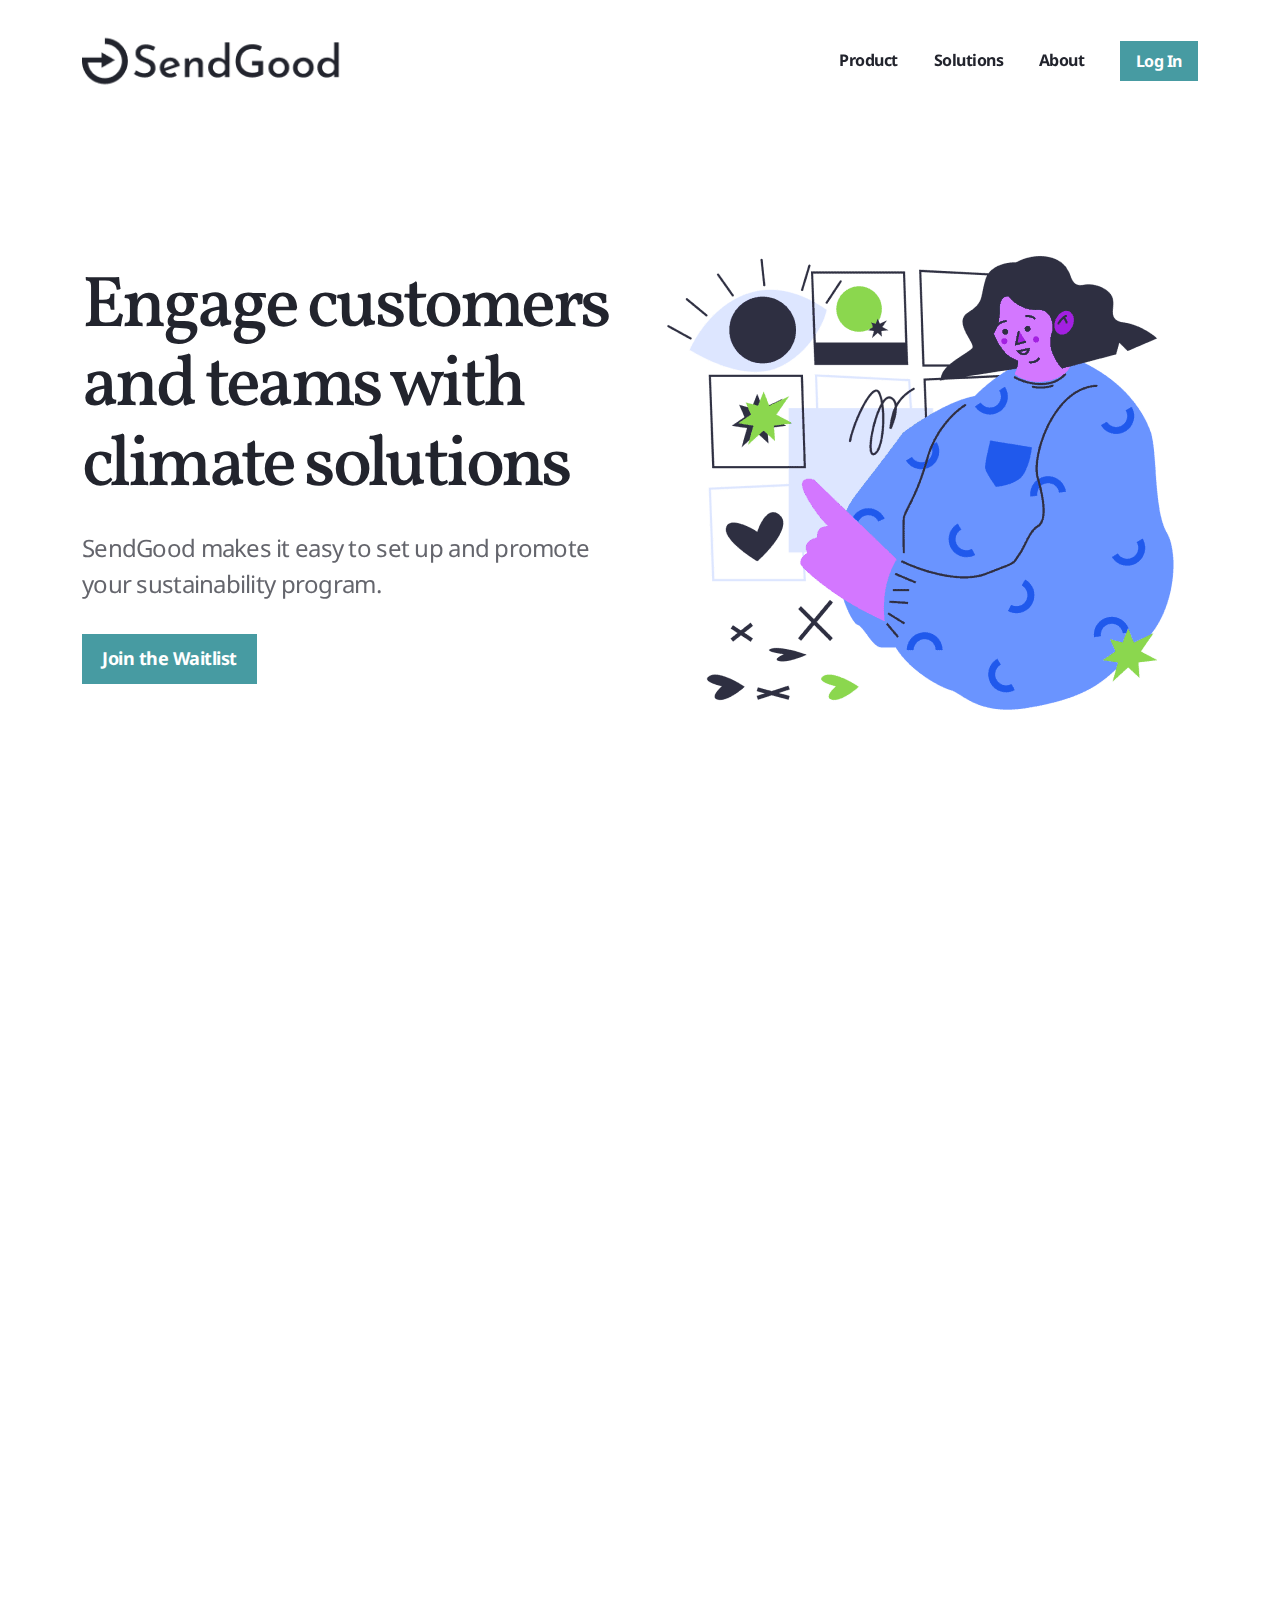
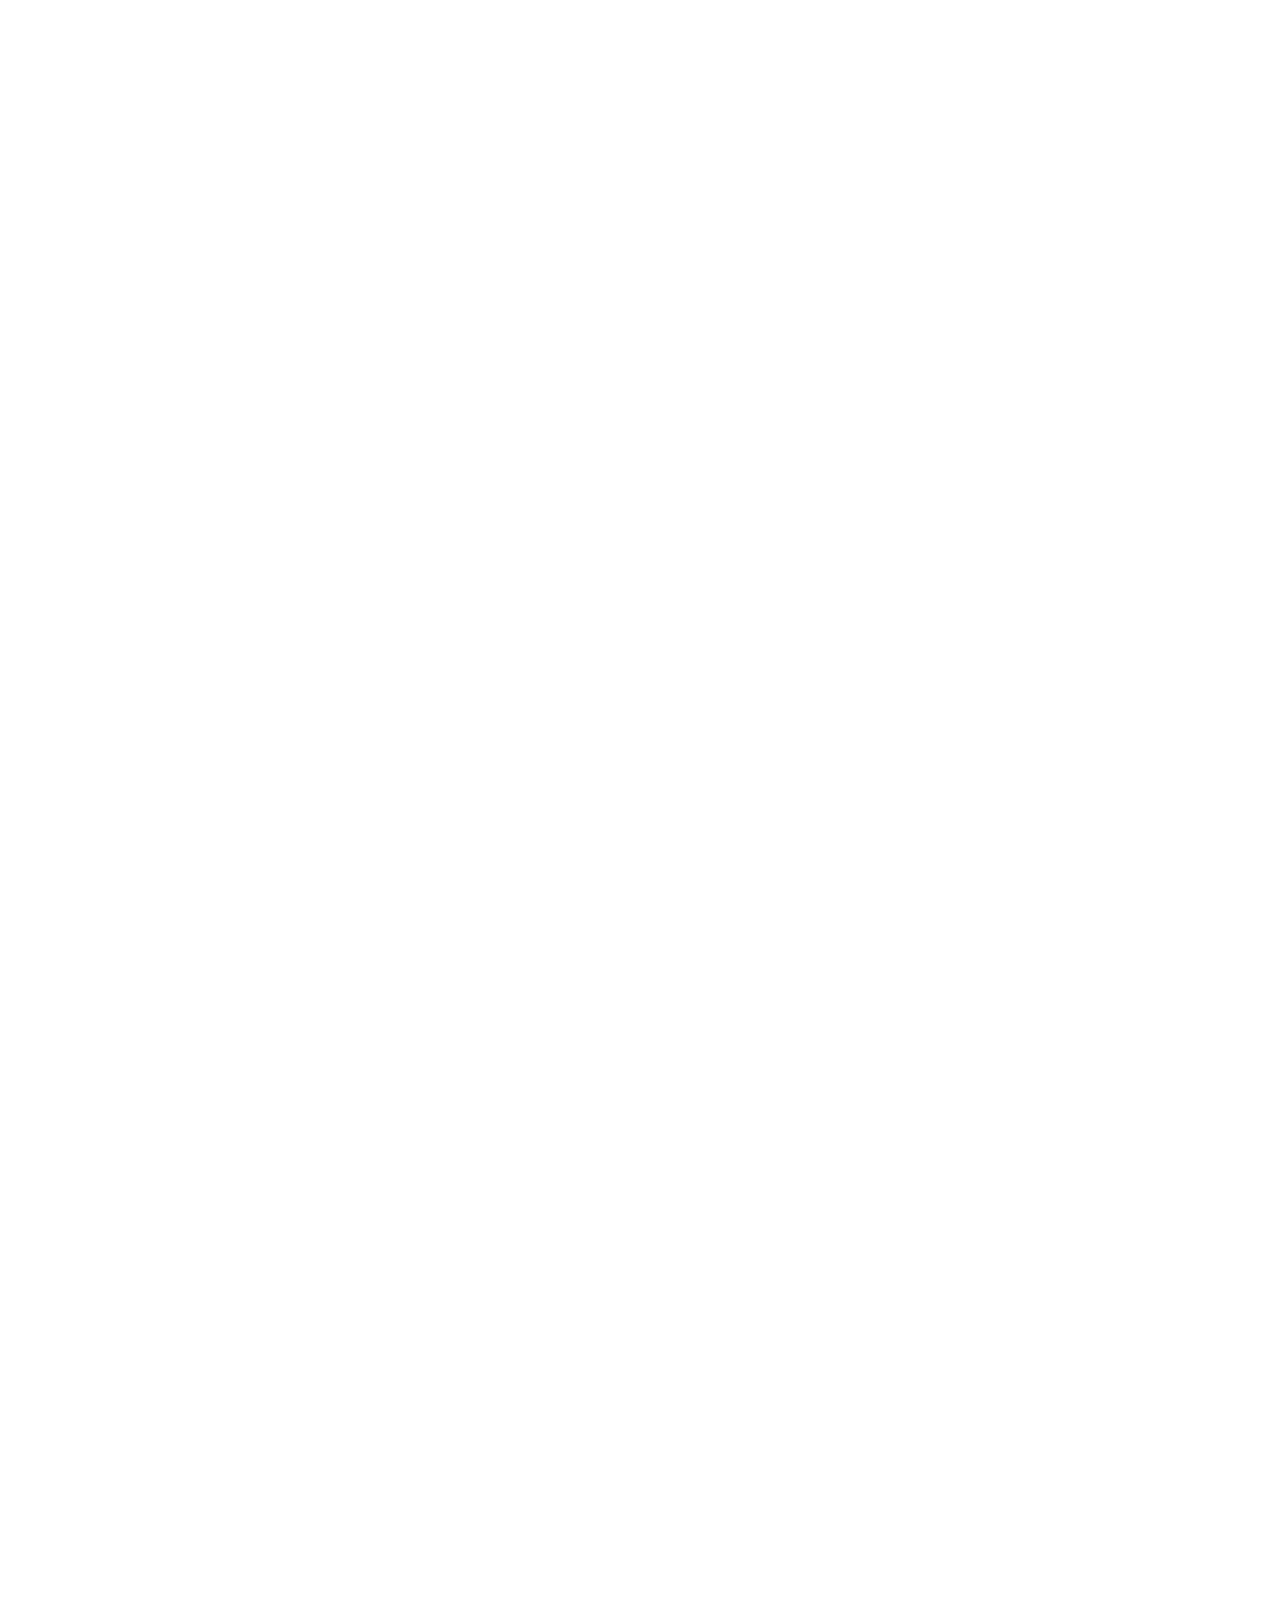
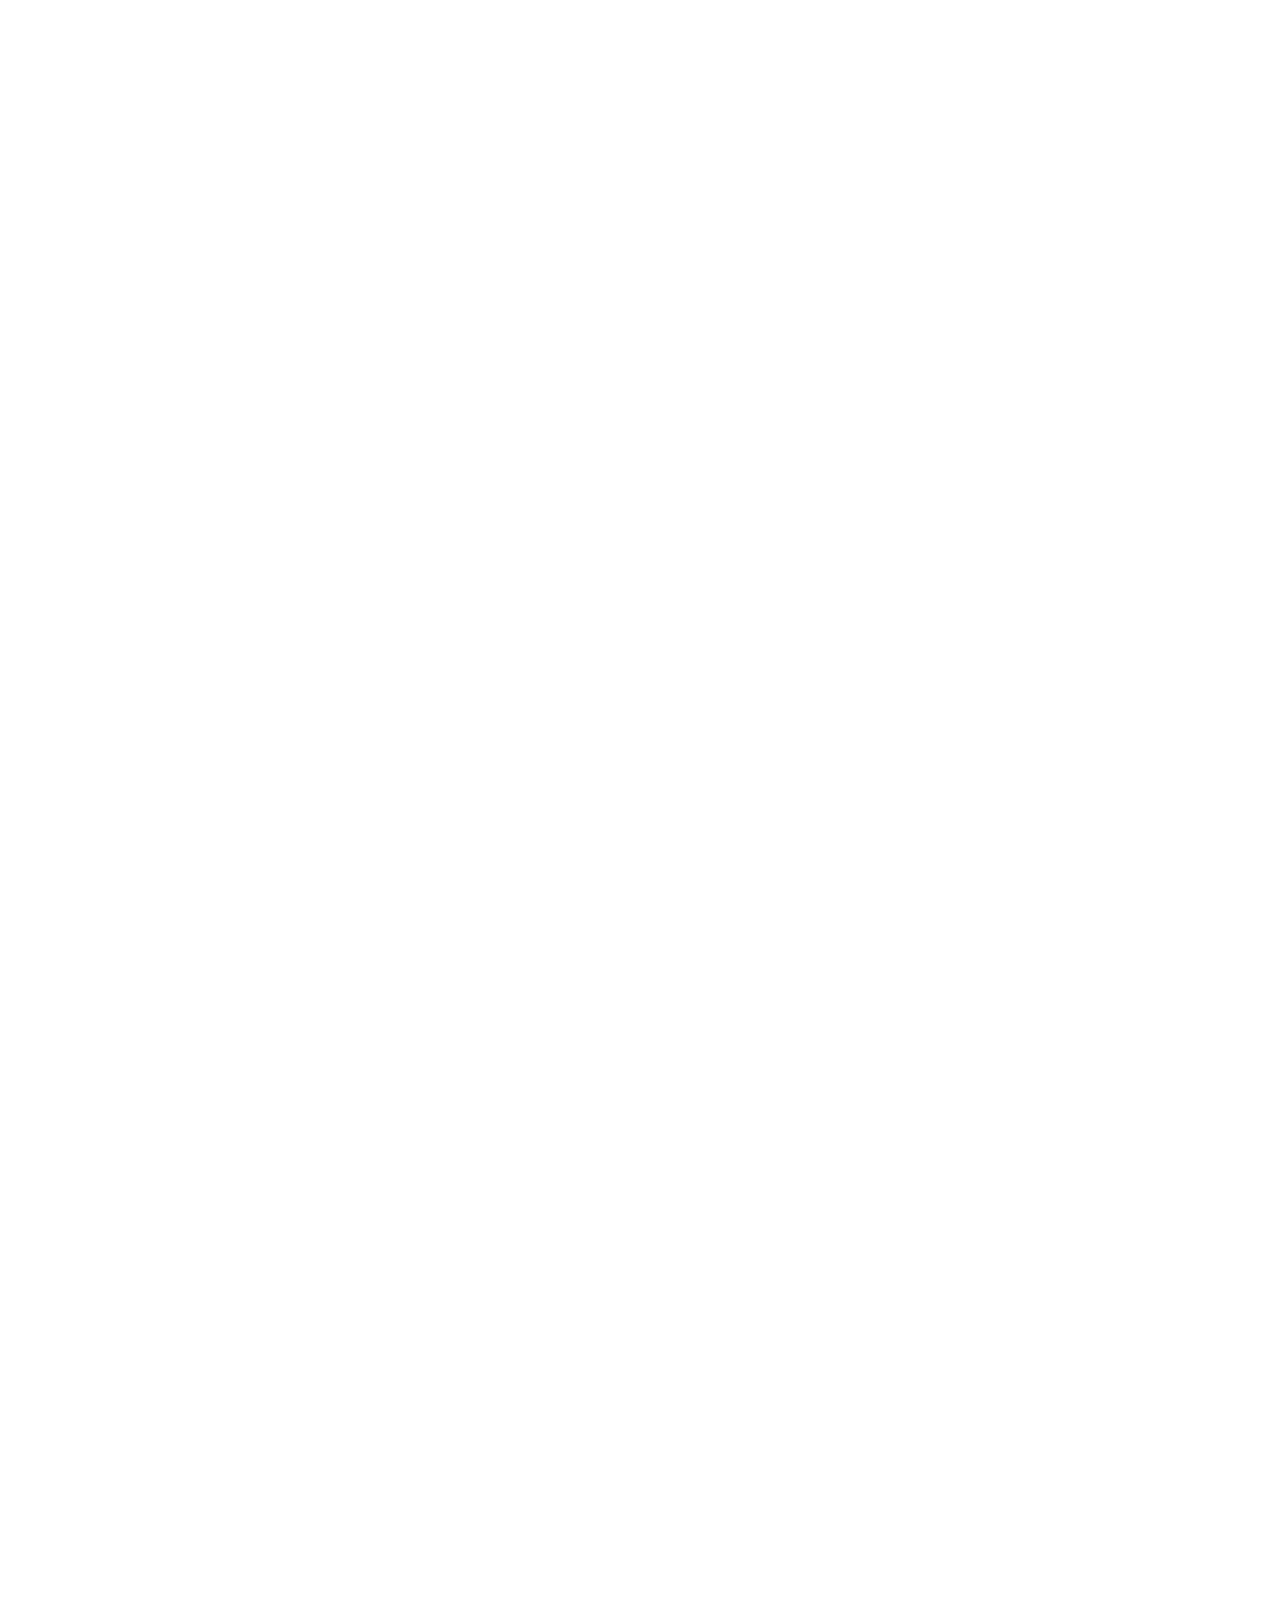
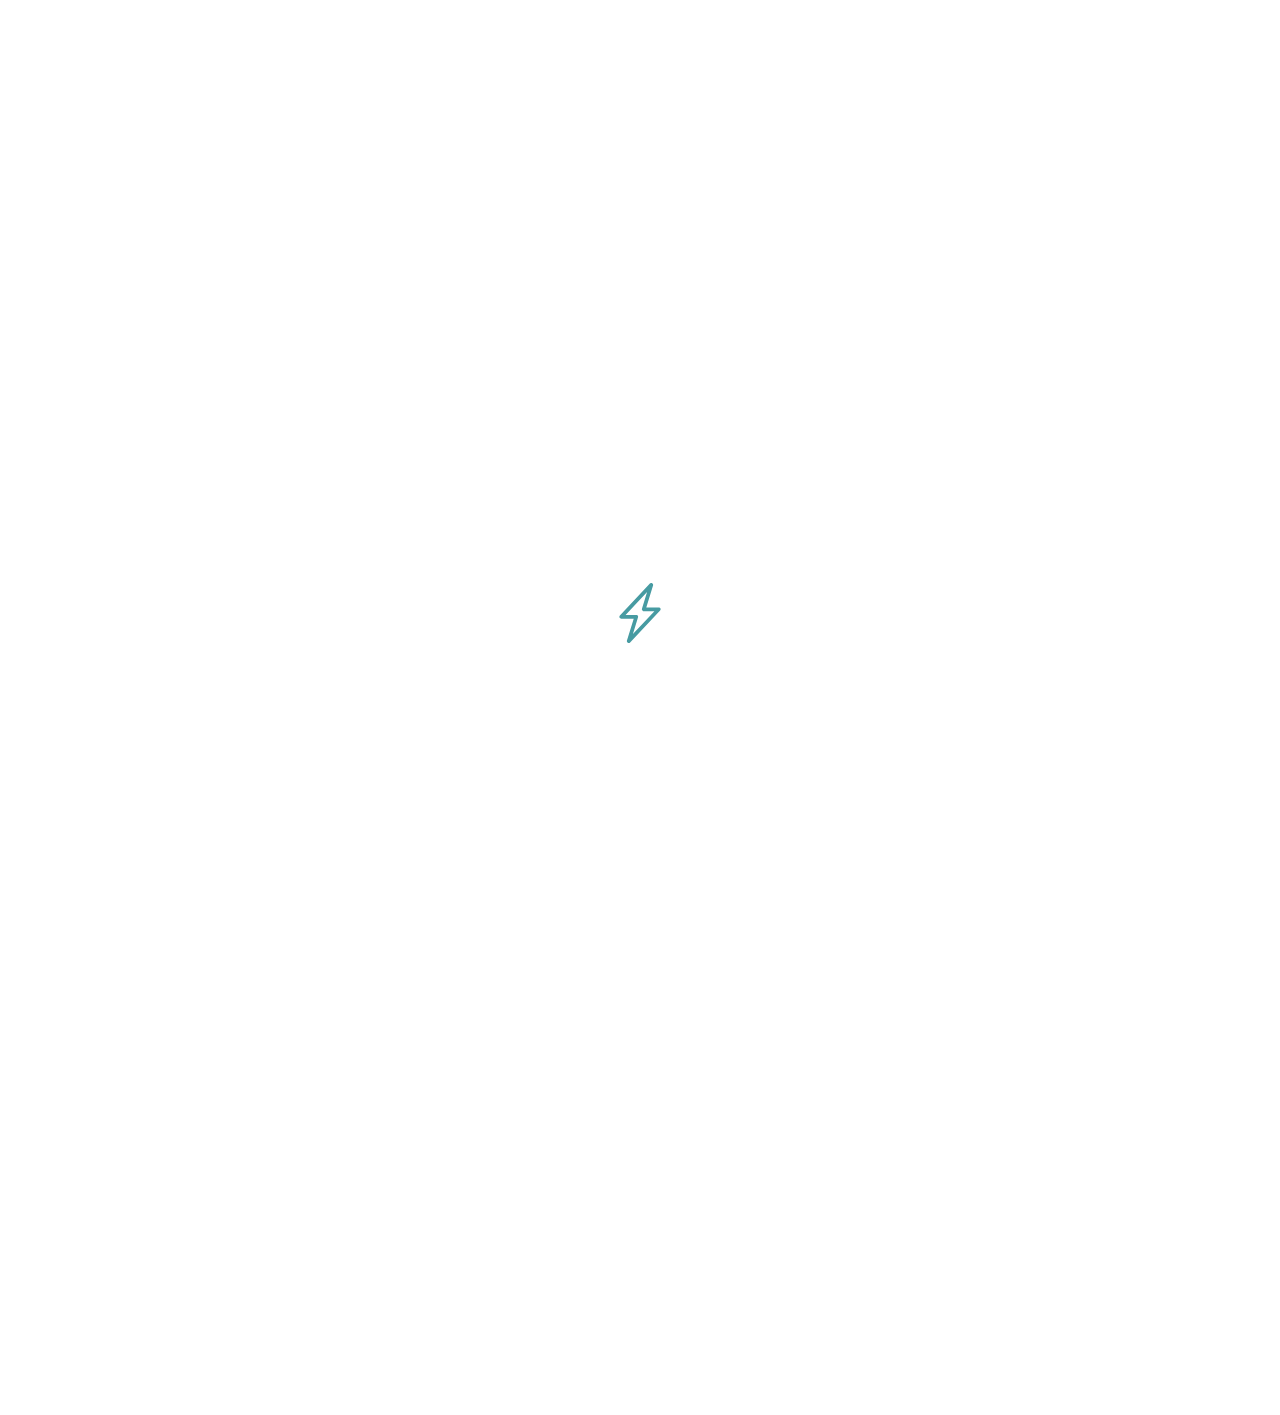
==== index.html @ ca324b58 "index pg" ====
<!DOCTYPE html>
<html lang="en">

<head>
	<meta charset="utf-8">
	<title>SendGood - The #1 Sustainability Engagement Platform</title>
	<meta name="viewport" content="width=device-width, initial-scale=1">
	<link rel="icon" href="i/favicon.png" type="image/x-icon">
	<!-- AOS 3.0.0-beta.6 plugin CSS (Animations) -->
	<link rel="stylesheet" href="https://unpkg.com/aos@next/dist/aos.css" />
	<!-- Google Fonts -->
	<link
		href="https://fonts.googleapis.com/css2?family=Vollkorn:wght@100;200;300;400;500;600;700;800;900&family=Noto+Sans:wght@100;200;300;400;500;600;700;800;900&subset=latin&display=swap"
		rel="stylesheet">
	<!-- Startup CSS + Bootstrap CSS (Styles for all blocks) - Remove ".min" if you want to edit a css code -->
	<link href="css/styles.min.css" rel="stylesheet" />
	<!-- jQuery 3.6.0 (uncomment line below if you need jQuery) -->
	<!-- <script src="https://cdnjs.cloudflare.com/ajax/libs/jquery/3.6.0/jquery.min.js"></script> -->
</head>

<body>
	<!-- Navigation 5 -->
	<nav class="bg-bg-3 sticky-top py-4 py-lg-7">
		<div class="d-block d-lg-none">
			<div class="container">
				<div class="row align-items-center">
					<div class="col-3" data-aos="fade-down" data-aos-delay="0">
						<a href="#" class="btn btn-width-equal-height d-lg-none rounded-circle custom-mobile-nav-btn"
							data-bs-toggle="offcanvas" data-bs-target="#custom-id-519lpabb">
							<svg width="20" height="20" viewBox="0 0 16 16" fill="none"
								xmlns="http://www.w3.org/2000/svg" class="fill-light-1">
								<path
									d="M2.00016 5.33333H14.0002C14.177 5.33333 14.3465 5.2631 14.4716 5.13807C14.5966 5.01305 14.6668 4.84348 14.6668 4.66667C14.6668 4.48986 14.5966 4.32029 14.4716 4.19526C14.3465 4.07024 14.177 4 14.0002 4H2.00016C1.82335 4 1.65378 4.07024 1.52876 4.19526C1.40373 4.32029 1.3335 4.48986 1.3335 4.66667C1.3335 4.84348 1.40373 5.01305 1.52876 5.13807C1.65378 5.2631 1.82335 5.33333 2.00016 5.33333ZM14.0002 10.6667H2.00016C1.82335 10.6667 1.65378 10.7369 1.52876 10.8619C1.40373 10.987 1.3335 11.1565 1.3335 11.3333C1.3335 11.5101 1.40373 11.6797 1.52876 11.8047C1.65378 11.9298 1.82335 12 2.00016 12H14.0002C14.177 12 14.3465 11.9298 14.4716 11.8047C14.5966 11.6797 14.6668 11.5101 14.6668 11.3333C14.6668 11.1565 14.5966 10.987 14.4716 10.8619C14.3465 10.7369 14.177 10.6667 14.0002 10.6667ZM14.0002 7.33333H2.00016C1.82335 7.33333 1.65378 7.40357 1.52876 7.5286C1.40373 7.65362 1.3335 7.82319 1.3335 8C1.3335 8.17681 1.40373 8.34638 1.52876 8.4714C1.65378 8.59643 1.82335 8.66667 2.00016 8.66667H14.0002C14.177 8.66667 14.3465 8.59643 14.4716 8.4714C14.5966 8.34638 14.6668 8.17681 14.6668 8C14.6668 7.82319 14.5966 7.65362 14.4716 7.5286C14.3465 7.40357 14.177 7.33333 14.0002 7.33333Z">
								</path>
							</svg>
						</a>
					</div>
					<div class="col-6 text-center" data-aos="fade-down" data-aos-delay="100">
						<a href="#">
							<img src="i/sendgood-logox70h.png" srcset="i/sendgood-logox140h.png 2x" alt=""
								class="img-fluid" data-aos="fade-down" data-aos-delay="0">
						</a>
					</div>
					<div class="col-3" data-aos="fade-down" data-aos-delay="200">
					</div>
				</div>
			</div>
		</div>
		<div class="offcanvas offcanvas-start bg-bg-3" id="custom-id-519lpabb" aria-hidden="true">
			<div class="offcanvas-header">
				<a href="#">
					<img src="i/sendgood-logox70h.png" srcset="i/sendgood-logox140h.png 2x" alt="" class="img-fluid">
				</a>
				<a href="#" class="btn btn-sm btn-width-equal-height btn-bg-3" data-bs-dismiss="offcanvas">
					<svg width="24" height="24" viewBox="0 0 16 16" fill="none" xmlns="http://www.w3.org/2000/svg"
						class="fill-dark-2">
						<path
							d="M8.9398 8L13.1398 3.80667C13.2653 3.68113 13.3359 3.51087 13.3359 3.33333C13.3359 3.1558 13.2653 2.98554 13.1398 2.86C13.0143 2.73447 12.844 2.66394 12.6665 2.66394C12.4889 2.66394 12.3187 2.73447 12.1931 2.86L7.9998 7.06L3.80646 2.86C3.68093 2.73447 3.51066 2.66394 3.33313 2.66394C3.1556 2.66394 2.98533 2.73447 2.8598 2.86C2.73426 2.98554 2.66374 3.1558 2.66374 3.33333C2.66374 3.51087 2.73426 3.68113 2.8598 3.80667L7.0598 8L2.8598 12.1933C2.79731 12.2553 2.74771 12.329 2.71387 12.4103C2.68002 12.4915 2.6626 12.5787 2.6626 12.6667C2.6626 12.7547 2.68002 12.8418 2.71387 12.9231C2.74771 13.0043 2.79731 13.078 2.8598 13.14C2.92177 13.2025 2.99551 13.2521 3.07675 13.2859C3.15798 13.3198 3.24512 13.3372 3.33313 13.3372C3.42114 13.3372 3.50827 13.3198 3.58951 13.2859C3.67075 13.2521 3.74449 13.2025 3.80646 13.14L7.9998 8.94L12.1931 13.14C12.2551 13.2025 12.3288 13.2521 12.4101 13.2859C12.4913 13.3198 12.5785 13.3372 12.6665 13.3372C12.7545 13.3372 12.8416 13.3198 12.9228 13.2859C13.0041 13.2521 13.0778 13.2025 13.1398 13.14C13.2023 13.078 13.2519 13.0043 13.2857 12.9231C13.3196 12.8418 13.337 12.7547 13.337 12.6667C13.337 12.5787 13.3196 12.4915 13.2857 12.4103C13.2519 12.329 13.2023 12.2553 13.1398 12.1933L8.9398 8Z">
						</path>
					</svg>
				</a>
			</div>
			<div class="offcanvas-body">
				<div>
					<a href="#" class="fw-bold text-dark-1 py-2 d-inline-block">
						Home
					</a>
				</div>
				<div>
					<a href="#" class="fw-bold text-dark-1 py-2 d-inline-block">
						Features
					</a>
				</div>
				<div>
					<a href="#" class="fw-bold text-dark-1 py-2 d-inline-block">
						Blog
					</a>
				</div>
				<div>
					<a href="#" class="fw-bold text-dark-1 py-2 d-inline-block">
						Prices
					</a>
				</div>
				<a href="#" class="btn btn-action-1 btn-sm rounded-2 mt-4">
					Get Started
				</a>
			</div>
		</div>
		<div class="d-none d-lg-block">
			<div class="container">
				<div class="row justify-content-between align-items-center">
					<div class="col-3">
						<a href="#">
							<img src="i/sendgood-logox70h.png" alt="SendGood" class="img-fluid" data-aos="fade-down"
								data-aos-delay="0" srcset="i/sendgood-logox140h.png 2x">
						</a>
					</div>
					<div class="text-end col-9">
						<a href="#" class="fw-bold mx-4 text-dark-1" data-aos="fade-down" data-aos-delay="100">
							Product
						</a>
						<a class="fw-bold mx-4 text-dark-1" data-aos="fade-down" data-aos-delay="150" href="#">
							Solutions
						</a>
						<a href="#" class="fw-bold mx-4 text-dark-1" data-aos="fade-down" data-aos-delay="200">
							About
						</a>
						<a href="#" class="ms-4 btn btn-action-1 btn-sm rounded-2" data-aos="fade-down"
							data-aos-delay="250" data-bs-toggle="modal">
							Log In
						</a>
					</div>
				</div>
			</div>
		</div>
	</nav>
	<!-- Header 1 -->
	<header class="py-20 bg-bg-3">
		<div class="container">
			<div class="row align-items-center flex-md-row-reverse">
				<div class="col-md-6">
					<img src="i/header-1.png" srcset="i/header-1@2x.png 2x" alt="" class="w-100" data-aos="fade-down"
						data-aos-delay="0">
				</div>
				<div class="col-md-6 mt-8 mt-md-0">
					<h1 class="display-3 mb-6" data-aos="fade-down" data-aos-delay="50">
						Engage customers and teams with climate solutions
					</h1>
					<p class="mb-8 fs-1" data-aos="fade-down" data-aos-delay="100">
						SendGood makes it easy to set up and promote your sustainability program.
					</p>
					<a href="#" class="btn btn-action-1" data-aos="fade-down" data-aos-delay="150"
						data-bs-toggle="modal">
						Join the Waitlist
					</a>
				</div>
			</div>
		</div>
	</header>
	<!-- Feature 1 -->
	<section class="py-10 py-lg-20 text-center bg-bg-3">
		<div class="container">
			<div class="row justify-content-center">
				<div class="col-md-9 col-lg-7 col-xl-6 col-xxl-5">
					<h2 class="fw-bold display-5 mb-6" data-aos="fade-down" data-aos-delay="0">
						The first sustainability engagement platform
					</h2>
					<p class="fs-2 mb-15" data-aos="fade-down" data-aos-delay="100">
						Make sustainability an asset to your business. Go beyond just carbon accounting and engage your
						community.
					</p>
				</div>
			</div>
			<div class="row">
				<div class="col-lg-4" data-aos="fade-down" data-aos-delay="0">
					<svg width="60" height="60" viewBox="0 0 61 60" fill="none" xmlns="http://www.w3.org/2000/svg"
						class="fill-action-1 d-block mx-auto">
						<path fill-rule="evenodd" clip-rule="evenodd"
							d="M42.692 0.254703C43.059 0.467472 43.343 0.798416 43.4976 1.19347C43.6523 1.58852 43.6683 2.02433 43.5432 2.4297L36.7895 24.3747H49.2507C49.617 24.3746 49.9752 24.4817 50.2812 24.6828C50.5873 24.8839 50.8277 25.1702 50.9729 25.5064C51.118 25.8426 51.1616 26.214 51.0981 26.5746C51.0347 26.9353 50.867 27.2695 50.6157 27.536L20.6157 59.411C20.3255 59.7196 19.9392 59.9209 19.5199 59.9819C19.1006 60.0429 18.673 59.9601 18.3068 59.747C17.9405 59.5339 17.6573 59.203 17.5032 58.8083C17.3491 58.4136 17.3333 57.9783 17.4582 57.5735L24.212 35.6247H11.7507C11.3845 35.6248 11.0263 35.5178 10.7203 35.3166C10.4142 35.1155 10.1738 34.8292 10.0286 34.493C9.88345 34.1568 9.83991 33.7854 9.90337 33.4248C9.96684 33.0641 10.1345 32.7299 10.3857 32.4635L40.3857 0.588453C40.6757 0.2802 41.0613 0.0790857 41.4801 0.0178105C41.8988 -0.0434648 42.3259 0.0387029 42.692 0.250953V0.254703ZM16.0895 31.8747H26.7507C27.0442 31.8746 27.3335 31.9435 27.5955 32.0756C27.8575 32.2077 28.0848 32.3995 28.2592 32.6355C28.4335 32.8716 28.5501 33.1452 28.5994 33.4344C28.6488 33.7237 28.6295 34.0205 28.5432 34.301L23.4132 50.9622L44.9082 28.1247H34.2507C33.9573 28.1248 33.668 28.0559 33.406 27.9238C33.144 27.7917 32.9167 27.5999 32.7423 27.3639C32.5679 27.1279 32.4514 26.8542 32.4021 26.565C32.3527 26.2757 32.372 25.9789 32.4582 25.6985L37.5882 9.0372L16.0895 31.8747Z">
						</path>
					</svg>
					<h5 class="mb-4 mt-6">
						Project Marketplace
					</h5>
					<p class="mb-0 fs-4">
						Discover vetted projects tailored to your business, from high-tech carbon removal to community
						solar.
					</p>
				</div>
				<div class="col-lg-4 mt-8 mb-8 mt-lg-0 mb-lg-0" data-aos="fade-down" data-aos-delay="100">
					<svg width="61" height="60" viewBox="0 0 61 60" fill="none" xmlns="http://www.w3.org/2000/svg"
						class="fill-action-1 d-block mx-auto">
						<path fill-rule="evenodd" clip-rule="evenodd"
							d="M12.4545 30L1.48945 35.8463C1.18993 36.0063 0.939497 36.2447 0.764886 36.5359C0.590276 36.8272 0.498047 37.1604 0.498047 37.5C0.498047 37.8396 0.590276 38.1728 0.764886 38.4641C0.939497 38.7553 1.18993 38.9937 1.48945 39.1537L29.6145 54.1537C29.8857 54.2982 30.1884 54.3738 30.4957 54.3738C30.803 54.3738 31.1057 54.2982 31.377 54.1537L59.502 39.1537C59.8015 38.9937 60.0519 38.7553 60.2265 38.4641C60.4011 38.1728 60.4934 37.8396 60.4934 37.5C60.4934 37.1604 60.4011 36.8272 60.2265 36.5359C60.0519 36.2447 59.8015 36.0063 59.502 35.8463L48.5482 30L44.562 32.1263L54.642 37.5L30.4995 50.3737L6.35695 37.5L16.437 32.1263L12.4507 30H12.4545Z">
						</path>
						<path fill-rule="evenodd" clip-rule="evenodd"
							d="M29.6184 5.84695C29.8896 5.7025 30.1923 5.62695 30.4996 5.62695C30.807 5.62695 31.1096 5.7025 31.3809 5.84695L59.5059 20.847C59.8054 21.007 60.0558 21.2454 60.2304 21.5366C60.405 21.8279 60.4973 22.1611 60.4973 22.5007C60.4973 22.8403 60.405 23.1735 60.2304 23.4648C60.0558 23.756 59.8054 23.9944 59.5059 24.1545L31.3809 39.1545C31.1096 39.2989 30.807 39.3745 30.4996 39.3745C30.1923 39.3745 29.8896 39.2989 29.6184 39.1545L1.49336 24.1545C1.19384 23.9944 0.943403 23.756 0.768792 23.4648C0.594182 23.1735 0.501953 22.8403 0.501953 22.5007C0.501953 22.1611 0.594182 21.8279 0.768792 21.5366C0.943403 21.2454 1.19384 21.007 1.49336 20.847L29.6184 5.84695ZM6.36086 22.5007L30.4996 35.3745L54.6421 22.5007L30.4996 9.62695L6.35711 22.5007H6.36086Z">
						</path>
					</svg>
					<h5 class="mb-4 mt-6">
						Engagement Tools
					</h5>
					<p class="mb-0 fs-4">
						Make your program participatory, with voting and rewards software that involve your community in
						allocating your funds.
					</p>
				</div>
				<div class="col-lg-4" data-aos="fade-down" data-aos-delay="200">
					<svg width="60" height="60" viewBox="0 0 60 60" fill="none" xmlns="http://www.w3.org/2000/svg"
						class="fill-action-1 d-block mx-auto">
						<path
							d="M21.5625 50.625C22.1887 49.3762 22.5 47.5013 22.5 45H37.5C37.5 47.5013 37.8113 49.3762 38.4375 50.625H41.25C41.7473 50.625 42.2242 50.8225 42.5758 51.1742C42.9275 51.5258 43.125 52.0027 43.125 52.5C43.125 52.9973 42.9275 53.4742 42.5758 53.8258C42.2242 54.1775 41.7473 54.375 41.25 54.375H18.75C18.2527 54.375 17.7758 54.1775 17.4242 53.8258C17.0725 53.4742 16.875 52.9973 16.875 52.5C16.875 52.0027 17.0725 51.5258 17.4242 51.1742C17.7758 50.8225 18.2527 50.625 18.75 50.625H21.5625Z">
						</path>
						<path fill-rule="evenodd" clip-rule="evenodd"
							d="M52.4663 11.25H7.5C6.28125 11.25 5.6175 11.5425 5.2425 11.7937C4.83058 12.0805 4.50195 12.4713 4.29 12.9262C3.97035 13.5867 3.78671 14.3047 3.75 15.0375V37.5C3.75 38.7188 4.0425 39.3825 4.29375 39.7575C4.55625 40.1513 4.93125 40.4625 5.42625 40.71C6.05826 41.0161 6.74314 41.1982 7.44375 41.2463L7.5375 41.25H52.5C53.7188 41.25 54.3825 40.9575 54.7575 40.7062C55.1694 40.4195 55.4981 40.0287 55.71 39.5738C56.0161 38.9417 56.1982 38.2569 56.2463 37.5563L56.25 37.4625V15C56.25 13.7812 55.9575 13.1175 55.7062 12.7425C55.4196 12.3305 55.0288 12.0018 54.5738 11.79C53.9133 11.4703 53.1953 11.2867 52.4625 11.25H52.4663ZM52.5 7.5H7.5C0 7.5 0 15 0 15V37.5C0 45 7.5 45 7.5 45H52.5C60 45 60 37.5 60 37.5V15C60 7.5 52.5 7.5 52.5 7.5Z">
						</path>
					</svg>
					<h5 class="mb-4 mt-6">
						White-Label Media Kits
					</h5>
					<p class="mb-0 fs-4">
						Generate and customize sites to report and promote your funding and sustainability program.
					</p>
				</div>
			</div>
		</div>
	</section>
	<!-- Feature 9 -->
	<section class="py-10 py-lg-20 bg-bg-3 text-center text-lg-start">
		<div class="container">
			<div class="row align-items-center justify-content-center justify-content-lg-between">
				<div class="col-sm-8 col-md-6 col-lg-6">
					<img src="i/feature-9.png" srcset="i/feature-9@2x.png 2x" alt=""
						class="img-fluid w-100 mb-6 mb-lg-0" data-aos="fade-down" data-aos-delay="0">
				</div>
				<div class="col-sm-10 col-md-8 col-lg-5 col-xxl-4">
					<h2 class="display-5 mb-6" data-aos="fade-down" data-aos-delay="100">
						Make a Difference
					</h2>
					<p class="fs-2 mb-0" data-aos="fade-down" data-aos-delay="200">
						We help you choose projects where your company can have the biggest impact, both on the
						environment and in the eyes of your community.
					</p>
				</div>
			</div>
		</div>
	</section>
	<!-- Feature 20 -->
	<section class="py-10 py-lg-20 text-center text-md-start bg-bg-3">
		<div class="container">
			<div class="row justify-content-between mb-lg-20 mb-15">
				<div class="mb-lg-0 mb-6 col-md-8 col-lg-7 col-xl-6 col-xxl-5">
					<h2 class="display-5" data-aos="fade-down" data-aos-delay="0">
						Engage your community
					</h2>
				</div>
				<div class="col-md-8 col-lg-5">
					<p class="fs-2 mb-0" data-aos="fade-down" data-aos-delay="50">
						Promote your sustainability programs beyond the boardroom. Get your customers and teams
						involved.
					</p>
				</div>
			</div>
			<div class="row justify-content-center">
				<div class="col-sm-8 col-md-4 mb-15 mb-md-0" data-aos="fade-down" data-aos-delay="150">
					<img src="i/feature-20-1.png" srcset="i/feature-20-1@2x.png 2x" alt="" class="img-fluid w-100 mb-6">
					<h4 class="mb-4">
						Project Voting
					</h4>
					<p class="fs-4 mb-0">
						Let your users decide where you spend your sustainability dollars. Select a few projects and set
						up public voting to make the process participatory.
					</p>
				</div>
				<div class="col-sm-8 col-md-4 mb-15 mb-md-0" data-aos="fade-down" data-aos-delay="200">
					<img src="i/feature-20-2.png" srcset="i/feature-20-2@2x.png 2x" alt="" class="img-fluid w-100 mb-6">
					<h4 class="mb-4">
						Employee Engagement
					</h4>
					<p class="fs-4 mb-0">
						Employees want to know that you're making an effort on the environment. We give you tools for
						Slack and MS Teams to get them involved.
					</p>
				</div>
				<div class="col-sm-8 col-md-4" data-aos="fade-down" data-aos-delay="250">
					<img src="i/feature-20-3.png" srcset="i/feature-20-3@2x.png 2x" alt="" class="img-fluid w-100 mb-6">
					<h4 class="mb-4">
						Carbon Rewards
					</h4>
					<p class="fs-4 mb-0">
						Give your customers points that they can redeem on your sustainability projects, letting them
						get engaged with your program and mission.
					</p>
				</div>
			</div>
		</div>
	</section>
	<!-- Feature 16 -->
	<section class="py-10 py-lg-20 bg-bg-3 text-center text-lg-start">
		<div class="container">
			<div class="row justify-content-center justify-content-lg-start">
				<div class="mb-8 mb-lg-0 col-sm-8 col-md-6">
					<img src="i/feature-16.png" srcset="i/feature-16@2x.png 2x" alt="" class="img-fluid w-100"
						data-aos="fade-down" data-aos-delay="0">
				</div>
				<div class="col-lg-1 col-xxl-1">
				</div>
				<div class="col-sm-10 col-md-7 col-lg-5 col-xxl-4">
					<h2 class="display-6 mb-12" data-aos="fade-down" data-aos-delay="100">
						Net-Zero? No Problem
					</h2>
					<div class="mb-12" data-aos="fade-down" data-aos-delay="150">
						<h4 class="mb-4">
							High-Quality Offset Projects
						</h4>
						<p class="fs-3 mb-0">
							Our marketplace makes it easy to buy and track credits from vetted, best-in-class offset and
							carbon removal projects.
						</p>
					</div>
					<div class="mb-12" data-aos="fade-down" data-aos-delay="200">
						<h4 class="mb-4">
							Innovative New Technology
						</h4>
						<p class="fs-3 mb-0">
							Join the likes of Stripe and Microsoft and support cutting edge carbon capture technology
							using the latest science.
						</p>
					</div>
					<div data-aos="fade-down" data-aos-delay="250">
						<h4 class="mb-4">
							Accounting Integrations
						</h4>
						<p class="fs-3 mb-0">
							We integrate with your existing carbon accounting platform.
							<br>
							<br> Need extra help? We do that, too.
						</p>
					</div>
				</div>
			</div>
		</div>
	</section>
	<!-- Feature 19 -->
	<section class="py-10 py-lg-20 bg-bg-3 text-center text-md-start">
		<div class="container">
			<div class="mb-md-20 mb-15 row flex-column">
				<div class="mb-6 col-lg-8 col-xl-6">
					<h2 class="display-5" data-aos="fade-down" data-aos-delay="0">
						Use Cases
					</h2>
				</div>
				<div class="col-md-8 col-xxl-5 col-xl-6 col-lg-7">
					<p class="fs-2 mb-0" data-aos="fade-down" data-aos-delay="50">
						No matter your role, you can use sustainability to make a difference for your team and company.
					</p>
				</div>
			</div>
			<div class="row justify-content-center justify-content-sm-start">
				<div class="mb-15 col-10 col-sm-6 col-md-5 col-lg-4" data-aos="fade-down" data-aos-delay="100">
					<svg width="41" height="40" viewBox="0 0 41 40" fill="none" xmlns="http://www.w3.org/2000/svg"
						class="fill-action-1 mb-6">
						<path fill-rule="evenodd" clip-rule="evenodd"
							d="M13 5V0H0.5V12.5H5.5V27.5H0.5V40H13V35H28V40H40.5V27.5H35.5V12.5H40.5V0H28V5H13ZM28 7.5H13V12.5H8V27.5H13V32.5H28V27.5H33V12.5H28V7.5ZM30.5 2.5V10H38V2.5H30.5ZM38 30H30.5V37.5H38V30ZM10.5 37.5V30H3V37.5H10.5ZM3 10H10.5V2.5H3V10Z">
						</path>
					</svg>
					<h5 class="mb-4">
						Sustainability Executives
					</h5>
					<p class="mb-0">
						We help you plan, implement, and execute high-quality sustainability plans that will make a
						difference.
					</p>
				</div>
				<div class="mb-15 col-10 col-sm-6 col-md-5 col-lg-4" data-aos="fade-down" data-aos-delay="150">
					<svg width="41" height="40" viewBox="0 0 41 40" fill="none" xmlns="http://www.w3.org/2000/svg"
						class="fill-action-1 mb-6">
						<path fill-rule="evenodd" clip-rule="evenodd"
							d="M15.166 2.5H2.66602V10H15.166V2.5ZM2.66602 0C2.00297 0 1.36709 0.263392 0.898249 0.732233C0.429408 1.20107 0.166016 1.83696 0.166016 2.5L0.166016 10C0.166016 10.663 0.429408 11.2989 0.898249 11.7678C1.36709 12.2366 2.00297 12.5 2.66602 12.5H15.166C15.8291 12.5 16.4649 12.2366 16.9338 11.7678C17.4026 11.2989 17.666 10.663 17.666 10V2.5C17.666 1.83696 17.4026 1.20107 16.9338 0.732233C16.4649 0.263392 15.8291 0 15.166 0L2.66602 0ZM37.666 30H25.166V37.5H37.666V30ZM25.166 27.5C24.503 27.5 23.8671 27.7634 23.3982 28.2322C22.9294 28.7011 22.666 29.337 22.666 30V37.5C22.666 38.163 22.9294 38.7989 23.3982 39.2678C23.8671 39.7366 24.503 40 25.166 40H37.666C38.3291 40 38.9649 39.7366 39.4338 39.2678C39.9026 38.7989 40.166 38.163 40.166 37.5V30C40.166 29.337 39.9026 28.7011 39.4338 28.2322C38.9649 27.7634 38.3291 27.5 37.666 27.5H25.166ZM15.166 20H2.66602V37.5H15.166V20ZM2.66602 17.5C2.00297 17.5 1.36709 17.7634 0.898249 18.2322C0.429408 18.7011 0.166016 19.337 0.166016 20L0.166016 37.5C0.166016 38.163 0.429408 38.7989 0.898249 39.2678C1.36709 39.7366 2.00297 40 2.66602 40H15.166C15.8291 40 16.4649 39.7366 16.9338 39.2678C17.4026 38.7989 17.666 38.163 17.666 37.5V20C17.666 19.337 17.4026 18.7011 16.9338 18.2322C16.4649 17.7634 15.8291 17.5 15.166 17.5H2.66602ZM37.666 2.5H25.166V20H37.666V2.5ZM25.166 0C24.503 0 23.8671 0.263392 23.3982 0.732233C22.9294 1.20107 22.666 1.83696 22.666 2.5V20C22.666 20.663 22.9294 21.2989 23.3982 21.7678C23.8671 22.2366 24.503 22.5 25.166 22.5H37.666C38.3291 22.5 38.9649 22.2366 39.4338 21.7678C39.9026 21.2989 40.166 20.663 40.166 20V2.5C40.166 1.83696 39.9026 1.20107 39.4338 0.732233C38.9649 0.263392 38.3291 0 37.666 0L25.166 0Z">
						</path>
					</svg>
					<h5 class="mb-4">
						HR
					</h5>
					<p class="mb-0">
						Make it easy for employees to be involved in the company's sustainability efforts.
					</p>
				</div>
				<div class="mb-15 col-10 col-sm-6 col-md-5 col-lg-4" data-aos="fade-down" data-aos-delay="200">
					<svg width="41" height="40" viewBox="0 0 41 40" fill="none" xmlns="http://www.w3.org/2000/svg"
						class="fill-action-1 mb-6">
						<path fill-rule="evenodd" clip-rule="evenodd"
							d="M35.834 22.5C36.497 22.5 37.1329 22.2366 37.6017 21.7678C38.0706 21.2989 38.334 20.663 38.334 20C38.334 19.337 38.0706 18.7011 37.6017 18.2322C37.1329 17.7634 36.497 17.5 35.834 17.5C35.1709 17.5 34.5351 17.7634 34.0662 18.2322C33.5974 18.7011 33.334 19.337 33.334 20C33.334 20.663 33.5974 21.2989 34.0662 21.7678C34.5351 22.2366 35.1709 22.5 35.834 22.5ZM35.834 25C37.1601 25 38.4318 24.4732 39.3695 23.5355C40.3072 22.5979 40.834 21.3261 40.834 20C40.834 18.6739 40.3072 17.4021 39.3695 16.4645C38.4318 15.5268 37.1601 15 35.834 15C34.5079 15 33.2361 15.5268 32.2985 16.4645C31.3608 17.4021 30.834 18.6739 30.834 20C30.834 21.3261 31.3608 22.5979 32.2985 23.5355C33.2361 24.4732 34.5079 25 35.834 25ZM5.83398 22.5C6.49703 22.5 7.13291 22.2366 7.60175 21.7678C8.07059 21.2989 8.33398 20.663 8.33398 20C8.33398 19.337 8.07059 18.7011 7.60175 18.2322C7.13291 17.7634 6.49703 17.5 5.83398 17.5C5.17094 17.5 4.53506 17.7634 4.06622 18.2322C3.59738 18.7011 3.33398 19.337 3.33398 20C3.33398 20.663 3.59738 21.2989 4.06622 21.7678C4.53506 22.2366 5.17094 22.5 5.83398 22.5ZM5.83398 25C7.16007 25 8.43184 24.4732 9.36952 23.5355C10.3072 22.5979 10.834 21.3261 10.834 20C10.834 18.6739 10.3072 17.4021 9.36952 16.4645C8.43184 15.5268 7.16007 15 5.83398 15C4.5079 15 3.23613 15.5268 2.29845 16.4645C1.36077 17.4021 0.833984 18.6739 0.833984 20C0.833984 21.3261 1.36077 22.5979 2.29845 23.5355C3.23613 24.4732 4.5079 25 5.83398 25Z">
						</path>
						<path fill-rule="evenodd" clip-rule="evenodd"
							d="M4.58398 6.25C4.58398 5.25544 4.97907 4.30161 5.68233 3.59835C6.3856 2.89509 7.33942 2.5 8.33398 2.5H33.334C34.3285 2.5 35.2824 2.89509 35.9856 3.59835C36.6889 4.30161 37.084 5.25544 37.084 6.25V16.25H34.584V6.25C34.584 5.91848 34.4523 5.60054 34.2179 5.36612C33.9834 5.1317 33.6655 5 33.334 5H8.33398C8.00246 5 7.68452 5.1317 7.4501 5.36612C7.21568 5.60054 7.08398 5.91848 7.08398 6.25V16.25H4.58398V6.25ZM7.08398 23.75V33.75C7.08398 34.0815 7.21568 34.3995 7.4501 34.6339C7.68452 34.8683 8.00246 35 8.33398 35H33.334C33.6655 35 33.9834 34.8683 34.2179 34.6339C34.4523 34.3995 34.584 34.0815 34.584 33.75V23.75H37.084V33.75C37.084 34.7446 36.6889 35.6984 35.9856 36.4016C35.2824 37.1049 34.3285 37.5 33.334 37.5H8.33398C7.33942 37.5 6.3856 37.1049 5.68233 36.4016C4.97907 35.6984 4.58398 34.7446 4.58398 33.75V23.75H7.08398Z">
						</path>
						<path
							d="M29.419 10H12.249L12.084 14.985H13.049C13.574 11.855 14.579 11.37 18.4815 11.2475L19.339 11.22V27.0775C19.339 28.42 19.049 28.74 16.7165 28.9475V30H24.9515V28.9475C22.6065 28.74 22.3165 28.4225 22.3165 27.0775V11.22L23.1865 11.245C27.0865 11.37 28.094 11.855 28.619 14.985H29.584L29.419 10Z">
						</path>
					</svg>
					<h5 class="mb-4">
						Team Leads &amp; Managers
					</h5>
					<p class="mb-0">
						Connect with remote team members using our Slack and Teams apps for employee recognition and
						kudos.
					</p>
				</div>
				<div class="mb-15 col-10 col-sm-6 col-md-5 col-lg-4 mb-lg-0" data-aos="fade-down" data-aos-delay="200">
					<svg width="41" height="40" viewBox="0 0 41 40" fill="none" xmlns="http://www.w3.org/2000/svg"
						class="fill-action-1 mb-6">
						<path fill-rule="evenodd" clip-rule="evenodd"
							d="M0.5 31.25C0.5 32.2446 0.895088 33.1984 1.59835 33.9017C2.30161 34.6049 3.25544 35 4.25 35H36.75C37.7446 35 38.6984 34.6049 39.4016 33.9017C40.1049 33.1984 40.5 32.2446 40.5 31.25V16.25H38V31.25C38 31.5815 37.8683 31.8995 37.6339 32.1339C37.3995 32.3683 37.0815 32.5 36.75 32.5H4.25C3.91848 32.5 3.60054 32.3683 3.36612 32.1339C3.1317 31.8995 3 31.5815 3 31.25V16.25H0.5V31.25Z">
						</path>
						<path fill-rule="evenodd" clip-rule="evenodd"
							d="M0.5 11.25C0.5 10.2554 0.895088 9.30161 1.59835 8.59835C2.30161 7.89509 3.25544 7.5 4.25 7.5H36.75C37.7446 7.5 38.6984 7.89509 39.4016 8.59835C40.1049 9.30161 40.5 10.2554 40.5 11.25V17.21L21.465 22.285C20.8327 22.4534 20.1673 22.4534 19.535 22.285L0.5 17.21V11.25ZM4.25 10C3.91848 10 3.60054 10.1317 3.36612 10.3661C3.1317 10.6005 3 10.9185 3 11.25V15.29L20.1775 19.87C20.3888 19.9264 20.6112 19.9264 20.8225 19.87L38 15.29V11.25C38 10.9185 37.8683 10.6005 37.6339 10.3661C37.3995 10.1317 37.0815 10 36.75 10H4.25ZM13 6.25C13 5.25544 13.3951 4.30161 14.0983 3.59835C14.8016 2.89509 15.7554 2.5 16.75 2.5H24.25C25.2446 2.5 26.1984 2.89509 26.9017 3.59835C27.6049 4.30161 28 5.25544 28 6.25V7.5H25.5V6.25C25.5 5.91848 25.3683 5.60054 25.1339 5.36612C24.8995 5.1317 24.5815 5 24.25 5H16.75C16.4185 5 16.1005 5.1317 15.8661 5.36612C15.6317 5.60054 15.5 5.91848 15.5 6.25V7.5H13V6.25Z">
						</path>
					</svg>
					<h5 class="mb-4">
						Public Relations
					</h5>
					<p class="mb-0">
						Generate beautiful white label websites and media kits based on the projects you fund.
					</p>
				</div>
				<div class="mb-15 mb-md-0 col-10 col-sm-6 col-md-5 col-lg-4" data-aos="fade-down" data-aos-delay="250">
					<svg width="41" height="40" viewBox="0 0 41 40" fill="none" xmlns="http://www.w3.org/2000/svg"
						class="fill-action-1 mb-6">
						<path fill-rule="evenodd" clip-rule="evenodd"
							d="M0.166016 26.25C0.166016 25.9185 0.297712 25.6005 0.532132 25.3661C0.766553 25.1317 1.0845 25 1.41602 25H38.916C39.2475 25 39.5655 25.1317 39.7999 25.3661C40.0343 25.6005 40.166 25.9185 40.166 26.25C40.166 26.5815 40.0343 26.8995 39.7999 27.1339C39.5655 27.3683 39.2475 27.5 38.916 27.5H1.41602C1.0845 27.5 0.766553 27.3683 0.532132 27.1339C0.297712 26.8995 0.166016 26.5815 0.166016 26.25Z">
						</path>
						<path
							d="M30.166 2.5H10.166C8.83993 2.5 7.56816 3.02678 6.63048 3.96447C5.6928 4.90215 5.16602 6.17392 5.16602 7.5V22.5H7.66602V7.5C7.66602 6.83696 7.92941 6.20107 8.39825 5.73223C8.86709 5.26339 9.50297 5 10.166 5H30.166C30.8291 5 31.4649 5.26339 31.9338 5.73223C32.4026 6.20107 32.666 6.83696 32.666 7.5V22.5H35.166V7.5C35.166 6.17392 34.6392 4.90215 33.7015 3.96447C32.7639 3.02678 31.4921 2.5 30.166 2.5ZM35.166 30H32.666V32.5C32.666 33.163 32.4026 33.7989 31.9338 34.2678C31.4649 34.7366 30.8291 35 30.166 35H10.166C9.50297 35 8.86709 34.7366 8.39825 34.2678C7.92941 33.7989 7.66602 33.163 7.66602 32.5V30H5.16602V32.5C5.16602 33.8261 5.6928 35.0979 6.63048 36.0355C7.56816 36.9732 8.83993 37.5 10.166 37.5H30.166C31.4921 37.5 32.7639 36.9732 33.7015 36.0355C34.6392 35.0979 35.166 33.8261 35.166 32.5V30Z">
						</path>
					</svg>
					<h5 class="mb-4">
						Finance
					</h5>
					<p class="mb-0">
						Target net-zero or a fixed spend. Turn your spending from a cost into a marketing and community
						asset.
					</p>
				</div>
				<div class="col-10 col-sm-6 col-md-5 col-lg-4" data-aos="fade-down" data-aos-delay="300">
					<svg width="41" height="40" viewBox="0 0 41 40" fill="none" xmlns="http://www.w3.org/2000/svg"
						class="fill-action-1 mb-6">
						<path fill-rule="evenodd" clip-rule="evenodd"
							d="M35.834 5H5.83398C5.17094 5 4.53506 5.26339 4.06622 5.73223C3.59738 6.20107 3.33398 6.83696 3.33398 7.5V32.5C3.33398 33.163 3.59738 33.7989 4.06622 34.2678C4.53506 34.7366 5.17094 35 5.83398 35H35.834C36.497 35 37.1329 34.7366 37.6017 34.2678C38.0706 33.7989 38.334 33.163 38.334 32.5V7.5C38.334 6.83696 38.0706 6.20107 37.6017 5.73223C37.1329 5.26339 36.497 5 35.834 5ZM5.83398 2.5C4.5079 2.5 3.23613 3.02678 2.29845 3.96447C1.36077 4.90215 0.833984 6.17392 0.833984 7.5L0.833984 32.5C0.833984 33.8261 1.36077 35.0979 2.29845 36.0355C3.23613 36.9732 4.5079 37.5 5.83398 37.5H35.834C37.1601 37.5 38.4318 36.9732 39.3695 36.0355C40.3072 35.0979 40.834 33.8261 40.834 32.5V7.5C40.834 6.17392 40.3072 4.90215 39.3695 3.96447C38.4318 3.02678 37.1601 2.5 35.834 2.5H5.83398Z">
						</path>
						<path fill-rule="evenodd" clip-rule="evenodd" d="M38.334 15H3.33398V12.5H38.334V15Z">
						</path>
						<path
							d="M8.33398 8.75C8.33398 9.08152 8.20229 9.39946 7.96787 9.63388C7.73345 9.8683 7.41551 10 7.08398 10C6.75246 10 6.43452 9.8683 6.2001 9.63388C5.96568 9.39946 5.83398 9.08152 5.83398 8.75C5.83398 8.41848 5.96568 8.10054 6.2001 7.86612C6.43452 7.6317 6.75246 7.5 7.08398 7.5C7.41551 7.5 7.73345 7.6317 7.96787 7.86612C8.20229 8.10054 8.33398 8.41848 8.33398 8.75ZM12.084 8.75C12.084 9.08152 11.9523 9.39946 11.7179 9.63388C11.4834 9.8683 11.1655 10 10.834 10C10.5025 10 10.1845 9.8683 9.9501 9.63388C9.71568 9.39946 9.58398 9.08152 9.58398 8.75C9.58398 8.41848 9.71568 8.10054 9.9501 7.86612C10.1845 7.6317 10.5025 7.5 10.834 7.5C11.1655 7.5 11.4834 7.6317 11.7179 7.86612C11.9523 8.10054 12.084 8.41848 12.084 8.75ZM15.834 8.75C15.834 9.08152 15.7023 9.39946 15.4679 9.63388C15.2334 9.8683 14.9155 10 14.584 10C14.2525 10 13.9345 9.8683 13.7001 9.63388C13.4657 9.39946 13.334 9.08152 13.334 8.75C13.334 8.41848 13.4657 8.10054 13.7001 7.86612C13.9345 7.6317 14.2525 7.5 14.584 7.5C14.9155 7.5 15.2334 7.6317 15.4679 7.86612C15.7023 8.10054 15.834 8.41848 15.834 8.75Z">
						</path>
					</svg>
					<h5 class="mb-4">
						Marketing
					</h5>
					<p class="mb-0">
						Engage customers in a new way around your company's sustainability efforts with participatory
						outreach tools.
					</p>
				</div>
			</div>
		</div>
	</section>
	<!-- Feature 6 -->
	<section class="py-10 py-lg-20 bg-bg-3 text-center">
		<div class="container">
			<div class="row justify-content-md-between justify-content-xxl-center text-md-start">
				<div class="mb-4 mb-lg-0 col-md-8 col-lg-7 col-xxl-5">
					<h2 class="display-5" data-aos="fade-down" data-aos-delay="0">
						Sustainability is an asset
					</h2>
				</div>
				<div class="d-none d-xxl-block col-xxl-1">
				</div>
				<div class="mb-md-15 mb-8 col-md-8 col-lg-5 col-xxl-4">
					<p class="fs-2 mb-0" data-aos="fade-down" data-aos-delay="100">
						Engage your customers and teams with climate solutions.
					</p>
				</div>
			</div>
			<img src="i/feature-6.png" srcset="i/feature-6@2x.png 2x" alt="" class="img-fluid" data-aos="fade-down"
				data-aos-delay="200">
		</div>
	</section>
	<!-- Call to action 13 -->
	<section class="bg-bg-3 py-10 py-lg-20 text-center">
		<div class="container">
			<div class="row align-items-center flex-column">
				<div class="col-lg-9 col-xl-8 col-xxl-7">
					<svg width="60" height="60" viewBox="0 0 60 60" fill="none" xmlns="http://www.w3.org/2000/svg"
						class="mb-8 fill-action-1" data-aos="fade-down" data-aos-delay="0">
						<path fill-rule="evenodd" clip-rule="evenodd"
							d="M42.192 0.256656C42.559 0.469426 42.843 0.800369 42.9976 1.19542C43.1523 1.59048 43.1683 2.02629 43.0432 2.43166L36.2895 24.3767H48.7507C49.117 24.3765 49.4752 24.4836 49.7812 24.6847C50.0873 24.8858 50.3277 25.1722 50.4729 25.5084C50.618 25.8446 50.6616 26.2159 50.5981 26.5766C50.5347 26.9373 50.367 27.2715 50.1157 27.5379L20.1157 59.4129C19.8255 59.7216 19.4392 59.9228 19.0199 59.9839C18.6006 60.0449 18.173 59.9621 17.8068 59.749C17.4405 59.5359 17.1573 59.205 17.0032 58.8103C16.8491 58.4155 16.8333 57.9803 16.9582 57.5754L23.712 35.6267H11.2507C10.8845 35.6268 10.5263 35.5197 10.2203 35.3186C9.91423 35.1175 9.67379 34.8311 9.52862 34.4949C9.38345 34.1587 9.33991 33.7874 9.40337 33.4267C9.46684 33.066 9.63453 32.7319 9.88575 32.4654L39.8857 0.590407C40.1757 0.282153 40.5613 0.0810388 40.9801 0.0197636C41.3988 -0.0415116 41.8259 0.040656 42.192 0.252907V0.256656ZM15.5895 31.8767H26.2507C26.5442 31.8766 26.8335 31.9454 27.0955 32.0776C27.3575 32.2097 27.5848 32.4015 27.7592 32.6375C27.9335 32.8735 28.0501 33.1471 28.0994 33.4364C28.1488 33.7256 28.1295 34.0224 28.0432 34.3029L22.9132 50.9642L44.4082 28.1267H33.7507C33.4573 28.1267 33.168 28.0579 32.906 27.9258C32.644 27.7936 32.4167 27.6018 32.2423 27.3658C32.0679 27.1298 31.9514 26.8562 31.9021 26.5669C31.8527 26.2777 31.872 25.9809 31.9582 25.7004L37.0882 9.03916L15.5895 31.8767Z">
						</path>
					</svg>
					<h2 class="display-5 mb-6" data-aos="fade-down" data-aos-delay="100">
						Make a difference to your company and community
					</h2>
				</div>
				<div class="col-md-10 col-lg-7 col-xl-6 col-xxl-5">
					<p class="fs-2 mb-10" data-aos="fade-down" data-aos-delay="150">
						We make it easy to set up and promote your sustainability program.
					</p>
				</div>
				<div class="col-sm-10 col-md-8 col-lg-6 col-xl-5 col-xxl-4" data-aos="fade-down" data-aos-delay="200">
					<a href="#" class="btn btn-action-1">
						Join the Waitlist
					</a>
				</div>
			</div>
		</div>
	</section>
	<!-- Footer 1 -->
	<footer class="bg-bg-3 py-8">
		<div class="container">
			<div class="row mb-4">
				<div class="mb-md-0 mb-8 col-md-4">
					<a href="#">
						<img src="i/sendgood-logox70h.png" srcset="i/sendgood-logox140h.png 2x" alt="SendGood"
							class="img-fluid" data-aos="fade-down" data-aos-delay="0">
					</a>
				</div>
				<div class="mb-sm-8 mb-md-0 col-md-2 col-sm-6" data-aos="fade-down" data-aos-delay="50">
				</div>
				<div class="mb-sm-8 mb-md-0 col-md-2 col-sm-6" data-aos="fade-down" data-aos-delay="50">
					<h5 class="mb-4">
						Product
					</h5>
					<a href="#" class="mb-4 me-2 me-sm-0 d-sm-block text-dark-1">
						Marketplace
					</a>
					<a href="#" class="mb-4 me-2 me-sm-0 d-sm-block text-dark-1">
						Project Voting
					</a>
					<a href="#" class="mb-4 me-2 me-sm-0 d-sm-block text-dark-1">
						Employee Recognition
					</a>
					<a href="#" class="mb-4 me-2 me-sm-0 d-sm-block text-dark-1">
						Customer Rewards
					</a>
					<a href="#" class="mb-4 me-2 me-sm-0 d-sm-block text-dark-1">
						White-Label Sites
					</a>
				</div>
				<div class="mb-sm-8 mb-md-0 col-md-2 col-sm-6" data-aos="fade-down" data-aos-delay="100">
					<h5 class="mb-4">
						Solutions
					</h5>
					<a href="#" class="mb-4 me-2 me-sm-0 d-sm-block text-dark-1">
						Corporate Sustainability
					</a>
					<a href="#" class="mb-4 me-2 me-sm-0 d-sm-block text-dark-1">
						Employee Engagement
					</a>
					<a href="#" class="mb-4 me-2 me-sm-0 d-sm-block text-dark-1">
						Marketing
					</a>
					<a href="#" class="mb-4 me-2 me-sm-0 d-sm-block text-dark-1">
						Public &amp; Investor Relations
					</a>
				</div>
				<div class="mb-sm-8 mb-sm-0 col-md-2 col-sm-6" data-aos="fade-down" data-aos-delay="150">
					<h5 class="mb-4">
						Company
					</h5>
					<a href="#" class="mb-4 me-2 me-sm-0 d-sm-block text-dark-1">
						About Us
					</a>
					<a href="#" class="mb-4 me-2 me-sm-0 d-sm-block text-dark-1">
						Newsletter
					</a>
					<a href="#" class="mb-4 me-2 me-sm-0 d-sm-block text-dark-1">
						Careers
					</a>
					<a href="#" class="mb-4 me-2 me-sm-0 d-sm-block text-dark-1">
						Contact Us
					</a>
					<a href="#" class="mb-4 me-2 me-sm-0 d-sm-block text-dark-1">
						Privacy &amp; Terms
					</a>
				</div>
			</div>
			<p class="fs-5 mb-0" data-aos="fade-down" data-aos-delay="250">
				Copyright © 2022 Reinventing, Inc
			</p>
		</div>
	</footer>

	<!-- Bootstrap JS -->
	<script src="https://cdn.jsdelivr.net/npm/bootstrap@5.1.2/dist/js/bootstrap.bundle.min.js"></script>

	<!-- AOS 3.0.0-beta.6 plugin JS (Animations) -->
	<script src="https://unpkg.com/aos@next/dist/aos.js"></script>

	<!-- Startup JS (Custom js for all blocks) - Remove ".min" if you want to edit a JS code -->
	<script src="js/scripts.min.js"></script>
</body>

</html>
---- css/styles.min.css ----
﻿:root{--bs-blue:#479ba2;--bs-indigo:#6610f2;--bs-purple:#b822ff;--bs-pink:#d63384;--bs-red:#dc3545;--bs-orange:#fd7e14;--bs-yellow:#ffa722;--bs-green:#8bd74e;--bs-teal:#20c997;--bs-cyan:#0dcaf0;--bs-white:#fff;--bs-gray:rgba(255, 255, 255, 0.7);--bs-gray-dark:rgba(34, 36, 45, 0.7);--bs-gray-100:#f8f9fa;--bs-gray-200:#e9ecef;--bs-gray-300:#dee2e6;--bs-gray-400:#ced4da;--bs-gray-500:#adb5bd;--bs-gray-600:#6c757d;--bs-gray-700:#495057;--bs-gray-800:#343a40;--bs-gray-900:#212529;--bs-action-1:#479ba2;--bs-action-2:#6610f2;--bs-action-3:#b822ff;--bs-action-4:#d63384;--bs-action-5:#dc3545;--bs-action-6:#fd7e14;--bs-action-7:#ffa722;--bs-action-8:#8bd74e;--bs-dark-1:#22242d;--bs-dark-2:rgba(34, 36, 45, 0.7);--bs-dark-3:rgba(34, 36, 45, 0.3);--bs-light-1:#fff;--bs-light-2:rgba(255, 255, 255, 0.7);--bs-light-3:rgba(255, 255, 255, 0.45);--bs-bg-1:#000;--bs-bg-2:#f5f5f5;--bs-bg-3:#fff;--bs-action-1-rgb:71,155,162;--bs-action-2-rgb:102,16,242;--bs-action-3-rgb:184,34,255;--bs-action-4-rgb:214,51,132;--bs-action-5-rgb:220,53,69;--bs-action-6-rgb:253,126,20;--bs-action-7-rgb:255,167,34;--bs-action-8-rgb:139,215,78;--bs-dark-1-rgb:34,36,45;--bs-dark-2-rgb:34,36,45;--bs-dark-3-rgb:34,36,45;--bs-light-1-rgb:255,255,255;--bs-light-2-rgb:255,255,255;--bs-light-3-rgb:255,255,255;--bs-bg-1-rgb:0,0,0;--bs-bg-2-rgb:245,245,245;--bs-bg-3-rgb:255,255,255;--bs-white-rgb:255,255,255;--bs-black-rgb:34,36,45;--bs-body-color-rgb:34,36,45;--bs-body-bg-rgb:255,255,255;--bs-font-sans-serif:"Noto Sans",system-ui,-apple-system,"Segoe UI",Roboto,"Helvetica Neue",Arial,"Noto Sans","Liberation Sans",sans-serif,"Apple Color Emoji","Segoe UI Emoji","Segoe UI Symbol","Noto Color Emoji";--bs-font-monospace:SFMono-Regular,Menlo,Monaco,Consolas,"Liberation Mono","Courier New",monospace;--bs-gradient:linear-gradient(180deg, rgba(255, 255, 255, 0.15), rgba(255, 255, 255, 0));--bs-body-font-family:var(--bs-font-sans-serif);--bs-body-font-size:1rem;--bs-body-font-weight:400;--bs-body-line-height:1.5;--bs-body-color:rgba(34, 36, 45, 0.7);--bs-body-bg:#fff}*,*::before,*::after{box-sizing:border-box}@media(prefers-reduced-motion: no-preference){:root{scroll-behavior:smooth}}body{margin:0;font-family:var(--bs-body-font-family);font-size:var(--bs-body-font-size);font-weight:var(--bs-body-font-weight);line-height:var(--bs-body-line-height);color:var(--bs-body-color);text-align:var(--bs-body-text-align);background-color:var(--bs-body-bg);-webkit-text-size-adjust:100%;-webkit-tap-highlight-color:rgba(34, 36, 45, 0)}hr{margin:1rem 0;color:inherit;background-color:currentColor;border:0;opacity:.25}hr:not([size]){height:1px}h6,.h6,h5,.h5,h4,.h4,h3,.h3,h2,.h2,h1,.h1{margin-top:0;margin-bottom:0;font-family:Vollkorn;font-weight:500;line-height:1.25;color:#22242d}h1,.h1{font-size:calc(1.35rem + 1.2vw)}@media(min-width: 1200px){h1,.h1{font-size:2.25rem}}h2,.h2{font-size:calc(1.325rem + 0.9vw)}@media(min-width: 1200px){h2,.h2{font-size:2rem}}h3,.h3{font-size:calc(1.3rem + 0.6vw)}@media(min-width: 1200px){h3,.h3{font-size:1.75rem}}h4,.h4{font-size:calc(1.275rem + 0.3vw)}@media(min-width: 1200px){h4,.h4{font-size:1.5rem}}h5,.h5{font-size:1.25rem}h6,.h6{font-size:1rem}p{margin-top:0;margin-bottom:1rem}abbr[title],abbr[data-bs-original-title]{text-decoration:underline dotted;cursor:help;text-decoration-skip-ink:none}address{margin-bottom:1rem;font-style:normal;line-height:inherit}ol,ul{padding-left:2rem}ol,ul,dl{margin-top:0;margin-bottom:1rem}ol ol,ul ul,ol ul,ul ol{margin-bottom:0}dt{font-weight:700}dd{margin-bottom:.5rem;margin-left:0}blockquote{margin:0 0 1rem}b,strong{font-weight:bolder}small,.small{font-size:.875em}mark,.mark{padding:.2em;background-color:#fcf8e3}sub,sup{position:relative;font-size:.75em;line-height:0;vertical-align:baseline}sub{bottom:-0.25em}sup{top:-0.5em}a{color:#479ba2;text-decoration:none}a:hover{color:#397c82;text-decoration:none}a:not([href]):not([class]),a:not([href]):not([class]):hover{color:inherit;text-decoration:none}pre,code,kbd,samp{font-family:var(--bs-font-monospace);font-size:1em;direction:ltr;unicode-bidi:bidi-override}pre{display:block;margin-top:0;margin-bottom:1rem;overflow:auto;font-size:.875em}pre code{font-size:inherit;color:inherit;word-break:normal}code{font-size:.875em;color:#d63384;word-wrap:break-word}a>code{color:inherit}kbd{padding:.2rem .4rem;font-size:.875em;color:#fff;background-color:#212529;border-radius:0rem}kbd kbd{padding:0;font-size:1em;font-weight:700}figure{margin:0 0 1rem}img,svg{vertical-align:middle}table{caption-side:bottom;border-collapse:collapse}caption{padding-top:.5rem;padding-bottom:.5rem;color:#6c757d;text-align:left}th{text-align:inherit;text-align:-webkit-match-parent}thead,tbody,tfoot,tr,td,th{border-color:inherit;border-style:solid;border-width:0}label{display:inline-block}button{border-radius:0}button:focus:not(:focus-visible){outline:0}input,button,select,optgroup,textarea{margin:0;font-family:inherit;font-size:inherit;line-height:inherit}button,select{text-transform:none}[role=button]{cursor:pointer}select{word-wrap:normal}select:disabled{opacity:1}[list]::-webkit-calendar-picker-indicator{display:none}button,[type=button],[type=reset],[type=submit]{-webkit-appearance:button}button:not(:disabled),[type=button]:not(:disabled),[type=reset]:not(:disabled),[type=submit]:not(:disabled){cursor:pointer}::-moz-focus-inner{padding:0;border-style:none}textarea{resize:vertical}fieldset{min-width:0;padding:0;margin:0;border:0}legend{float:left;width:100%;padding:0;margin-bottom:.5rem;font-size:calc(1.275rem + 0.3vw);line-height:inherit}@media(min-width: 1200px){legend{font-size:1.5rem}}legend+*{clear:left}::-webkit-datetime-edit-fields-wrapper,::-webkit-datetime-edit-text,::-webkit-datetime-edit-minute,::-webkit-datetime-edit-hour-field,::-webkit-datetime-edit-day-field,::-webkit-datetime-edit-month-field,::-webkit-datetime-edit-year-field{padding:0}::-webkit-inner-spin-button{height:auto}[type=search]{outline-offset:-2px;-webkit-appearance:textfield}::-webkit-search-decoration{-webkit-appearance:none}::-webkit-color-swatch-wrapper{padding:0}::file-selector-button{font:inherit}::-webkit-file-upload-button{font:inherit;-webkit-appearance:button}output{display:inline-block}iframe{border:0}summary{display:list-item;cursor:pointer}progress{vertical-align:baseline}[hidden]{display:none !important}.lead{font-size:1.25rem;font-weight:300}.display-1{font-size:calc(1.675rem + 5.1vw);font-weight:500;line-height:1.1}@media(min-width: 1200px){.display-1{font-size:5.5rem}}.display-2{font-size:calc(1.625rem + 4.5vw);font-weight:500;line-height:1.1}@media(min-width: 1200px){.display-2{font-size:5rem}}.display-3{font-size:calc(1.575rem + 3.9vw);font-weight:500;line-height:1.1}@media(min-width: 1200px){.display-3{font-size:4.5rem}}.display-4{font-size:calc(1.5rem + 3vw);font-weight:500;line-height:1.1}@media(min-width: 1200px){.display-4{font-size:3.75rem}}.display-5{font-size:calc(1.425rem + 2.1vw);font-weight:500;line-height:1.1}@media(min-width: 1200px){.display-5{font-size:3rem}}.display-6{font-size:calc(1.375rem + 1.5vw);font-weight:500;line-height:1.1}@media(min-width: 1200px){.display-6{font-size:2.5rem}}.list-unstyled{padding-left:0;list-style:none}.list-inline{padding-left:0;list-style:none}.list-inline-item{display:inline-block}.list-inline-item:not(:last-child){margin-right:.5rem}.initialism{font-size:.875em;text-transform:uppercase}.blockquote{margin-bottom:1rem;font-size:1.25rem}.blockquote>:last-child{margin-bottom:0}.blockquote-footer{margin-top:-1rem;margin-bottom:1rem;font-size:.875em;color:#6c757d}.blockquote-footer::before{content:"— "}.img-fluid{max-width:100%;height:auto}.img-thumbnail{padding:.25rem;background-color:#fff;border:1px solid #dee2e6;border-radius:0rem;max-width:100%;height:auto}.figure{display:inline-block}.figure-img{margin-bottom:.5rem;line-height:1}.figure-caption{font-size:.875em;color:#6c757d}.container,.container-fluid,.container-xxl,.container-xl,.container-lg,.container-md,.container-sm{width:100%;padding-right:var(--bs-gutter-x, 0.75rem);padding-left:var(--bs-gutter-x, 0.75rem);margin-right:auto;margin-left:auto}@media(min-width: 576px){.container-sm,.container{max-width:540px}}@media(min-width: 768px){.container-md,.container-sm,.container{max-width:720px}}@media(min-width: 992px){.container-lg,.container-md,.container-sm,.container{max-width:960px}}@media(min-width: 1200px){.container-xl,.container-lg,.container-md,.container-sm,.container{max-width:1140px}}@media(min-width: 1400px){.container-xxl,.container-xl,.container-lg,.container-md,.container-sm,.container{max-width:1320px}}.row{--bs-gutter-x:1.5rem;--bs-gutter-y:0;display:flex;flex-wrap:wrap;margin-top:calc(-1 * var(--bs-gutter-y));margin-right:calc(-.5 * var(--bs-gutter-x));margin-left:calc(-.5 * var(--bs-gutter-x))}.row>*{flex-shrink:0;width:100%;max-width:100%;padding-right:calc(var(--bs-gutter-x) * .5);padding-left:calc(var(--bs-gutter-x) * .5);margin-top:var(--bs-gutter-y)}.col{flex:1 0 0%}.row-cols-auto>*{flex:0 0 auto;width:auto}.row-cols-1>*{flex:0 0 auto;width:100%}.row-cols-2>*{flex:0 0 auto;width:50%}.row-cols-3>*{flex:0 0 auto;width:33.3333333333%}.row-cols-4>*{flex:0 0 auto;width:25%}.row-cols-5>*{flex:0 0 auto;width:20%}.row-cols-6>*{flex:0 0 auto;width:16.6666666667%}.col-auto{flex:0 0 auto;width:auto}.col-1{flex:0 0 auto;width:8.33333333%}.col-2{flex:0 0 auto;width:16.66666667%}.col-3{flex:0 0 auto;width:25%}.col-4{flex:0 0 auto;width:33.33333333%}.col-5{flex:0 0 auto;width:41.66666667%}.col-6{flex:0 0 auto;width:50%}.col-7{flex:0 0 auto;width:58.33333333%}.col-8{flex:0 0 auto;width:66.66666667%}.col-9{flex:0 0 auto;width:75%}.col-10{flex:0 0 auto;width:83.33333333%}.col-11{flex:0 0 auto;width:91.66666667%}.col-12{flex:0 0 auto;width:100%}.offset-1{margin-left:8.33333333%}.offset-2{margin-left:16.66666667%}.offset-3{margin-left:25%}.offset-4{margin-left:33.33333333%}.offset-5{margin-left:41.66666667%}.offset-6{margin-left:50%}.offset-7{margin-left:58.33333333%}.offset-8{margin-left:66.66666667%}.offset-9{margin-left:75%}.offset-10{margin-left:83.33333333%}.offset-11{margin-left:91.66666667%}.g-0,.gx-0{--bs-gutter-x:0}.g-0,.gy-0{--bs-gutter-y:0}.g-1,.gx-1{--bs-gutter-x:.25rem}.g-1,.gy-1{--bs-gutter-y:.25rem}.g-2,.gx-2{--bs-gutter-x:.5rem}.g-2,.gy-2{--bs-gutter-y:.5rem}.g-3,.gx-3{--bs-gutter-x:.75rem}.g-3,.gy-3{--bs-gutter-y:.75rem}.g-4,.gx-4{--bs-gutter-x:1rem}.g-4,.gy-4{--bs-gutter-y:1rem}.g-5,.gx-5{--bs-gutter-x:1.25rem}.g-5,.gy-5{--bs-gutter-y:1.25rem}.g-6,.gx-6{--bs-gutter-x:1.5rem}.g-6,.gy-6{--bs-gutter-y:1.5rem}.g-7,.gx-7{--bs-gutter-x:1.75rem}.g-7,.gy-7{--bs-gutter-y:1.75rem}.g-8,.gx-8{--bs-gutter-x:2rem}.g-8,.gy-8{--bs-gutter-y:2rem}.g-9,.gx-9{--bs-gutter-x:2.25rem}.g-9,.gy-9{--bs-gutter-y:2.25rem}.g-10,.gx-10{--bs-gutter-x:2.5rem}.g-10,.gy-10{--bs-gutter-y:2.5rem}.g-11,.gx-11{--bs-gutter-x:2.75rem}.g-11,.gy-11{--bs-gutter-y:2.75rem}.g-12,.gx-12{--bs-gutter-x:3rem}.g-12,.gy-12{--bs-gutter-y:3rem}.g-13,.gx-13{--bs-gutter-x:3.25rem}.g-13,.gy-13{--bs-gutter-y:3.25rem}.g-14,.gx-14{--bs-gutter-x:3.5rem}.g-14,.gy-14{--bs-gutter-y:3.5rem}.g-15,.gx-15{--bs-gutter-x:3.75rem}.g-15,.gy-15{--bs-gutter-y:3.75rem}.g-16,.gx-16{--bs-gutter-x:4rem}.g-16,.gy-16{--bs-gutter-y:4rem}.g-17,.gx-17{--bs-gutter-x:4.25rem}.g-17,.gy-17{--bs-gutter-y:4.25rem}.g-18,.gx-18{--bs-gutter-x:4.5rem}.g-18,.gy-18{--bs-gutter-y:4.5rem}.g-19,.gx-19{--bs-gutter-x:4.75rem}.g-19,.gy-19{--bs-gutter-y:4.75rem}.g-20,.gx-20{--bs-gutter-x:5rem}.g-20,.gy-20{--bs-gutter-y:5rem}@media(min-width: 576px){.col-sm{flex:1 0 0%}.row-cols-sm-auto>*{flex:0 0 auto;width:auto}.row-cols-sm-1>*{flex:0 0 auto;width:100%}.row-cols-sm-2>*{flex:0 0 auto;width:50%}.row-cols-sm-3>*{flex:0 0 auto;width:33.3333333333%}.row-cols-sm-4>*{flex:0 0 auto;width:25%}.row-cols-sm-5>*{flex:0 0 auto;width:20%}.row-cols-sm-6>*{flex:0 0 auto;width:16.6666666667%}.col-sm-auto{flex:0 0 auto;width:auto}.col-sm-1{flex:0 0 auto;width:8.33333333%}.col-sm-2{flex:0 0 auto;width:16.66666667%}.col-sm-3{flex:0 0 auto;width:25%}.col-sm-4{flex:0 0 auto;width:33.33333333%}.col-sm-5{flex:0 0 auto;width:41.66666667%}.col-sm-6{flex:0 0 auto;width:50%}.col-sm-7{flex:0 0 auto;width:58.33333333%}.col-sm-8{flex:0 0 auto;width:66.66666667%}.col-sm-9{flex:0 0 auto;width:75%}.col-sm-10{flex:0 0 auto;width:83.33333333%}.col-sm-11{flex:0 0 auto;width:91.66666667%}.col-sm-12{flex:0 0 auto;width:100%}.offset-sm-0{margin-left:0}.offset-sm-1{margin-left:8.33333333%}.offset-sm-2{margin-left:16.66666667%}.offset-sm-3{margin-left:25%}.offset-sm-4{margin-left:33.33333333%}.offset-sm-5{margin-left:41.66666667%}.offset-sm-6{margin-left:50%}.offset-sm-7{margin-left:58.33333333%}.offset-sm-8{margin-left:66.66666667%}.offset-sm-9{margin-left:75%}.offset-sm-10{margin-left:83.33333333%}.offset-sm-11{margin-left:91.66666667%}.g-sm-0,.gx-sm-0{--bs-gutter-x:0}.g-sm-0,.gy-sm-0{--bs-gutter-y:0}.g-sm-1,.gx-sm-1{--bs-gutter-x:.25rem}.g-sm-1,.gy-sm-1{--bs-gutter-y:.25rem}.g-sm-2,.gx-sm-2{--bs-gutter-x:.5rem}.g-sm-2,.gy-sm-2{--bs-gutter-y:.5rem}.g-sm-3,.gx-sm-3{--bs-gutter-x:.75rem}.g-sm-3,.gy-sm-3{--bs-gutter-y:.75rem}.g-sm-4,.gx-sm-4{--bs-gutter-x:1rem}.g-sm-4,.gy-sm-4{--bs-gutter-y:1rem}.g-sm-5,.gx-sm-5{--bs-gutter-x:1.25rem}.g-sm-5,.gy-sm-5{--bs-gutter-y:1.25rem}.g-sm-6,.gx-sm-6{--bs-gutter-x:1.5rem}.g-sm-6,.gy-sm-6{--bs-gutter-y:1.5rem}.g-sm-7,.gx-sm-7{--bs-gutter-x:1.75rem}.g-sm-7,.gy-sm-7{--bs-gutter-y:1.75rem}.g-sm-8,.gx-sm-8{--bs-gutter-x:2rem}.g-sm-8,.gy-sm-8{--bs-gutter-y:2rem}.g-sm-9,.gx-sm-9{--bs-gutter-x:2.25rem}.g-sm-9,.gy-sm-9{--bs-gutter-y:2.25rem}.g-sm-10,.gx-sm-10{--bs-gutter-x:2.5rem}.g-sm-10,.gy-sm-10{--bs-gutter-y:2.5rem}.g-sm-11,.gx-sm-11{--bs-gutter-x:2.75rem}.g-sm-11,.gy-sm-11{--bs-gutter-y:2.75rem}.g-sm-12,.gx-sm-12{--bs-gutter-x:3rem}.g-sm-12,.gy-sm-12{--bs-gutter-y:3rem}.g-sm-13,.gx-sm-13{--bs-gutter-x:3.25rem}.g-sm-13,.gy-sm-13{--bs-gutter-y:3.25rem}.g-sm-14,.gx-sm-14{--bs-gutter-x:3.5rem}.g-sm-14,.gy-sm-14{--bs-gutter-y:3.5rem}.g-sm-15,.gx-sm-15{--bs-gutter-x:3.75rem}.g-sm-15,.gy-sm-15{--bs-gutter-y:3.75rem}.g-sm-16,.gx-sm-16{--bs-gutter-x:4rem}.g-sm-16,.gy-sm-16{--bs-gutter-y:4rem}.g-sm-17,.gx-sm-17{--bs-gutter-x:4.25rem}.g-sm-17,.gy-sm-17{--bs-gutter-y:4.25rem}.g-sm-18,.gx-sm-18{--bs-gutter-x:4.5rem}.g-sm-18,.gy-sm-18{--bs-gutter-y:4.5rem}.g-sm-19,.gx-sm-19{--bs-gutter-x:4.75rem}.g-sm-19,.gy-sm-19{--bs-gutter-y:4.75rem}.g-sm-20,.gx-sm-20{--bs-gutter-x:5rem}.g-sm-20,.gy-sm-20{--bs-gutter-y:5rem}}@media(min-width: 768px){.col-md{flex:1 0 0%}.row-cols-md-auto>*{flex:0 0 auto;width:auto}.row-cols-md-1>*{flex:0 0 auto;width:100%}.row-cols-md-2>*{flex:0 0 auto;width:50%}.row-cols-md-3>*{flex:0 0 auto;width:33.3333333333%}.row-cols-md-4>*{flex:0 0 auto;width:25%}.row-cols-md-5>*{flex:0 0 auto;width:20%}.row-cols-md-6>*{flex:0 0 auto;width:16.6666666667%}.col-md-auto{flex:0 0 auto;width:auto}.col-md-1{flex:0 0 auto;width:8.33333333%}.col-md-2{flex:0 0 auto;width:16.66666667%}.col-md-3{flex:0 0 auto;width:25%}.col-md-4{flex:0 0 auto;width:33.33333333%}.col-md-5{flex:0 0 auto;width:41.66666667%}.col-md-6{flex:0 0 auto;width:50%}.col-md-7{flex:0 0 auto;width:58.33333333%}.col-md-8{flex:0 0 auto;width:66.66666667%}.col-md-9{flex:0 0 auto;width:75%}.col-md-10{flex:0 0 auto;width:83.33333333%}.col-md-11{flex:0 0 auto;width:91.66666667%}.col-md-12{flex:0 0 auto;width:100%}.offset-md-0{margin-left:0}.offset-md-1{margin-left:8.33333333%}.offset-md-2{margin-left:16.66666667%}.offset-md-3{margin-left:25%}.offset-md-4{margin-left:33.33333333%}.offset-md-5{margin-left:41.66666667%}.offset-md-6{margin-left:50%}.offset-md-7{margin-left:58.33333333%}.offset-md-8{margin-left:66.66666667%}.offset-md-9{margin-left:75%}.offset-md-10{margin-left:83.33333333%}.offset-md-11{margin-left:91.66666667%}.g-md-0,.gx-md-0{--bs-gutter-x:0}.g-md-0,.gy-md-0{--bs-gutter-y:0}.g-md-1,.gx-md-1{--bs-gutter-x:.25rem}.g-md-1,.gy-md-1{--bs-gutter-y:.25rem}.g-md-2,.gx-md-2{--bs-gutter-x:.5rem}.g-md-2,.gy-md-2{--bs-gutter-y:.5rem}.g-md-3,.gx-md-3{--bs-gutter-x:.75rem}.g-md-3,.gy-md-3{--bs-gutter-y:.75rem}.g-md-4,.gx-md-4{--bs-gutter-x:1rem}.g-md-4,.gy-md-4{--bs-gutter-y:1rem}.g-md-5,.gx-md-5{--bs-gutter-x:1.25rem}.g-md-5,.gy-md-5{--bs-gutter-y:1.25rem}.g-md-6,.gx-md-6{--bs-gutter-x:1.5rem}.g-md-6,.gy-md-6{--bs-gutter-y:1.5rem}.g-md-7,.gx-md-7{--bs-gutter-x:1.75rem}.g-md-7,.gy-md-7{--bs-gutter-y:1.75rem}.g-md-8,.gx-md-8{--bs-gutter-x:2rem}.g-md-8,.gy-md-8{--bs-gutter-y:2rem}.g-md-9,.gx-md-9{--bs-gutter-x:2.25rem}.g-md-9,.gy-md-9{--bs-gutter-y:2.25rem}.g-md-10,.gx-md-10{--bs-gutter-x:2.5rem}.g-md-10,.gy-md-10{--bs-gutter-y:2.5rem}.g-md-11,.gx-md-11{--bs-gutter-x:2.75rem}.g-md-11,.gy-md-11{--bs-gutter-y:2.75rem}.g-md-12,.gx-md-12{--bs-gutter-x:3rem}.g-md-12,.gy-md-12{--bs-gutter-y:3rem}.g-md-13,.gx-md-13{--bs-gutter-x:3.25rem}.g-md-13,.gy-md-13{--bs-gutter-y:3.25rem}.g-md-14,.gx-md-14{--bs-gutter-x:3.5rem}.g-md-14,.gy-md-14{--bs-gutter-y:3.5rem}.g-md-15,.gx-md-15{--bs-gutter-x:3.75rem}.g-md-15,.gy-md-15{--bs-gutter-y:3.75rem}.g-md-16,.gx-md-16{--bs-gutter-x:4rem}.g-md-16,.gy-md-16{--bs-gutter-y:4rem}.g-md-17,.gx-md-17{--bs-gutter-x:4.25rem}.g-md-17,.gy-md-17{--bs-gutter-y:4.25rem}.g-md-18,.gx-md-18{--bs-gutter-x:4.5rem}.g-md-18,.gy-md-18{--bs-gutter-y:4.5rem}.g-md-19,.gx-md-19{--bs-gutter-x:4.75rem}.g-md-19,.gy-md-19{--bs-gutter-y:4.75rem}.g-md-20,.gx-md-20{--bs-gutter-x:5rem}.g-md-20,.gy-md-20{--bs-gutter-y:5rem}}@media(min-width: 992px){.col-lg{flex:1 0 0%}.row-cols-lg-auto>*{flex:0 0 auto;width:auto}.row-cols-lg-1>*{flex:0 0 auto;width:100%}.row-cols-lg-2>*{flex:0 0 auto;width:50%}.row-cols-lg-3>*{flex:0 0 auto;width:33.3333333333%}.row-cols-lg-4>*{flex:0 0 auto;width:25%}.row-cols-lg-5>*{flex:0 0 auto;width:20%}.row-cols-lg-6>*{flex:0 0 auto;width:16.6666666667%}.col-lg-auto{flex:0 0 auto;width:auto}.col-lg-1{flex:0 0 auto;width:8.33333333%}.col-lg-2{flex:0 0 auto;width:16.66666667%}.col-lg-3{flex:0 0 auto;width:25%}.col-lg-4{flex:0 0 auto;width:33.33333333%}.col-lg-5{flex:0 0 auto;width:41.66666667%}.col-lg-6{flex:0 0 auto;width:50%}.col-lg-7{flex:0 0 auto;width:58.33333333%}.col-lg-8{flex:0 0 auto;width:66.66666667%}.col-lg-9{flex:0 0 auto;width:75%}.col-lg-10{flex:0 0 auto;width:83.33333333%}.col-lg-11{flex:0 0 auto;width:91.66666667%}.col-lg-12{flex:0 0 auto;width:100%}.offset-lg-0{margin-left:0}.offset-lg-1{margin-left:8.33333333%}.offset-lg-2{margin-left:16.66666667%}.offset-lg-3{margin-left:25%}.offset-lg-4{margin-left:33.33333333%}.offset-lg-5{margin-left:41.66666667%}.offset-lg-6{margin-left:50%}.offset-lg-7{margin-left:58.33333333%}.offset-lg-8{margin-left:66.66666667%}.offset-lg-9{margin-left:75%}.offset-lg-10{margin-left:83.33333333%}.offset-lg-11{margin-left:91.66666667%}.g-lg-0,.gx-lg-0{--bs-gutter-x:0}.g-lg-0,.gy-lg-0{--bs-gutter-y:0}.g-lg-1,.gx-lg-1{--bs-gutter-x:.25rem}.g-lg-1,.gy-lg-1{--bs-gutter-y:.25rem}.g-lg-2,.gx-lg-2{--bs-gutter-x:.5rem}.g-lg-2,.gy-lg-2{--bs-gutter-y:.5rem}.g-lg-3,.gx-lg-3{--bs-gutter-x:.75rem}.g-lg-3,.gy-lg-3{--bs-gutter-y:.75rem}.g-lg-4,.gx-lg-4{--bs-gutter-x:1rem}.g-lg-4,.gy-lg-4{--bs-gutter-y:1rem}.g-lg-5,.gx-lg-5{--bs-gutter-x:1.25rem}.g-lg-5,.gy-lg-5{--bs-gutter-y:1.25rem}.g-lg-6,.gx-lg-6{--bs-gutter-x:1.5rem}.g-lg-6,.gy-lg-6{--bs-gutter-y:1.5rem}.g-lg-7,.gx-lg-7{--bs-gutter-x:1.75rem}.g-lg-7,.gy-lg-7{--bs-gutter-y:1.75rem}.g-lg-8,.gx-lg-8{--bs-gutter-x:2rem}.g-lg-8,.gy-lg-8{--bs-gutter-y:2rem}.g-lg-9,.gx-lg-9{--bs-gutter-x:2.25rem}.g-lg-9,.gy-lg-9{--bs-gutter-y:2.25rem}.g-lg-10,.gx-lg-10{--bs-gutter-x:2.5rem}.g-lg-10,.gy-lg-10{--bs-gutter-y:2.5rem}.g-lg-11,.gx-lg-11{--bs-gutter-x:2.75rem}.g-lg-11,.gy-lg-11{--bs-gutter-y:2.75rem}.g-lg-12,.gx-lg-12{--bs-gutter-x:3rem}.g-lg-12,.gy-lg-12{--bs-gutter-y:3rem}.g-lg-13,.gx-lg-13{--bs-gutter-x:3.25rem}.g-lg-13,.gy-lg-13{--bs-gutter-y:3.25rem}.g-lg-14,.gx-lg-14{--bs-gutter-x:3.5rem}.g-lg-14,.gy-lg-14{--bs-gutter-y:3.5rem}.g-lg-15,.gx-lg-15{--bs-gutter-x:3.75rem}.g-lg-15,.gy-lg-15{--bs-gutter-y:3.75rem}.g-lg-16,.gx-lg-16{--bs-gutter-x:4rem}.g-lg-16,.gy-lg-16{--bs-gutter-y:4rem}.g-lg-17,.gx-lg-17{--bs-gutter-x:4.25rem}.g-lg-17,.gy-lg-17{--bs-gutter-y:4.25rem}.g-lg-18,.gx-lg-18{--bs-gutter-x:4.5rem}.g-lg-18,.gy-lg-18{--bs-gutter-y:4.5rem}.g-lg-19,.gx-lg-19{--bs-gutter-x:4.75rem}.g-lg-19,.gy-lg-19{--bs-gutter-y:4.75rem}.g-lg-20,.gx-lg-20{--bs-gutter-x:5rem}.g-lg-20,.gy-lg-20{--bs-gutter-y:5rem}}@media(min-width: 1200px){.col-xl{flex:1 0 0%}.row-cols-xl-auto>*{flex:0 0 auto;width:auto}.row-cols-xl-1>*{flex:0 0 auto;width:100%}.row-cols-xl-2>*{flex:0 0 auto;width:50%}.row-cols-xl-3>*{flex:0 0 auto;width:33.3333333333%}.row-cols-xl-4>*{flex:0 0 auto;width:25%}.row-cols-xl-5>*{flex:0 0 auto;width:20%}.row-cols-xl-6>*{flex:0 0 auto;width:16.6666666667%}.col-xl-auto{flex:0 0 auto;width:auto}.col-xl-1{flex:0 0 auto;width:8.33333333%}.col-xl-2{flex:0 0 auto;width:16.66666667%}.col-xl-3{flex:0 0 auto;width:25%}.col-xl-4{flex:0 0 auto;width:33.33333333%}.col-xl-5{flex:0 0 auto;width:41.66666667%}.col-xl-6{flex:0 0 auto;width:50%}.col-xl-7{flex:0 0 auto;width:58.33333333%}.col-xl-8{flex:0 0 auto;width:66.66666667%}.col-xl-9{flex:0 0 auto;width:75%}.col-xl-10{flex:0 0 auto;width:83.33333333%}.col-xl-11{flex:0 0 auto;width:91.66666667%}.col-xl-12{flex:0 0 auto;width:100%}.offset-xl-0{margin-left:0}.offset-xl-1{margin-left:8.33333333%}.offset-xl-2{margin-left:16.66666667%}.offset-xl-3{margin-left:25%}.offset-xl-4{margin-left:33.33333333%}.offset-xl-5{margin-left:41.66666667%}.offset-xl-6{margin-left:50%}.offset-xl-7{margin-left:58.33333333%}.offset-xl-8{margin-left:66.66666667%}.offset-xl-9{margin-left:75%}.offset-xl-10{margin-left:83.33333333%}.offset-xl-11{margin-left:91.66666667%}.g-xl-0,.gx-xl-0{--bs-gutter-x:0}.g-xl-0,.gy-xl-0{--bs-gutter-y:0}.g-xl-1,.gx-xl-1{--bs-gutter-x:.25rem}.g-xl-1,.gy-xl-1{--bs-gutter-y:.25rem}.g-xl-2,.gx-xl-2{--bs-gutter-x:.5rem}.g-xl-2,.gy-xl-2{--bs-gutter-y:.5rem}.g-xl-3,.gx-xl-3{--bs-gutter-x:.75rem}.g-xl-3,.gy-xl-3{--bs-gutter-y:.75rem}.g-xl-4,.gx-xl-4{--bs-gutter-x:1rem}.g-xl-4,.gy-xl-4{--bs-gutter-y:1rem}.g-xl-5,.gx-xl-5{--bs-gutter-x:1.25rem}.g-xl-5,.gy-xl-5{--bs-gutter-y:1.25rem}.g-xl-6,.gx-xl-6{--bs-gutter-x:1.5rem}.g-xl-6,.gy-xl-6{--bs-gutter-y:1.5rem}.g-xl-7,.gx-xl-7{--bs-gutter-x:1.75rem}.g-xl-7,.gy-xl-7{--bs-gutter-y:1.75rem}.g-xl-8,.gx-xl-8{--bs-gutter-x:2rem}.g-xl-8,.gy-xl-8{--bs-gutter-y:2rem}.g-xl-9,.gx-xl-9{--bs-gutter-x:2.25rem}.g-xl-9,.gy-xl-9{--bs-gutter-y:2.25rem}.g-xl-10,.gx-xl-10{--bs-gutter-x:2.5rem}.g-xl-10,.gy-xl-10{--bs-gutter-y:2.5rem}.g-xl-11,.gx-xl-11{--bs-gutter-x:2.75rem}.g-xl-11,.gy-xl-11{--bs-gutter-y:2.75rem}.g-xl-12,.gx-xl-12{--bs-gutter-x:3rem}.g-xl-12,.gy-xl-12{--bs-gutter-y:3rem}.g-xl-13,.gx-xl-13{--bs-gutter-x:3.25rem}.g-xl-13,.gy-xl-13{--bs-gutter-y:3.25rem}.g-xl-14,.gx-xl-14{--bs-gutter-x:3.5rem}.g-xl-14,.gy-xl-14{--bs-gutter-y:3.5rem}.g-xl-15,.gx-xl-15{--bs-gutter-x:3.75rem}.g-xl-15,.gy-xl-15{--bs-gutter-y:3.75rem}.g-xl-16,.gx-xl-16{--bs-gutter-x:4rem}.g-xl-16,.gy-xl-16{--bs-gutter-y:4rem}.g-xl-17,.gx-xl-17{--bs-gutter-x:4.25rem}.g-xl-17,.gy-xl-17{--bs-gutter-y:4.25rem}.g-xl-18,.gx-xl-18{--bs-gutter-x:4.5rem}.g-xl-18,.gy-xl-18{--bs-gutter-y:4.5rem}.g-xl-19,.gx-xl-19{--bs-gutter-x:4.75rem}.g-xl-19,.gy-xl-19{--bs-gutter-y:4.75rem}.g-xl-20,.gx-xl-20{--bs-gutter-x:5rem}.g-xl-20,.gy-xl-20{--bs-gutter-y:5rem}}@media(min-width: 1400px){.col-xxl{flex:1 0 0%}.row-cols-xxl-auto>*{flex:0 0 auto;width:auto}.row-cols-xxl-1>*{flex:0 0 auto;width:100%}.row-cols-xxl-2>*{flex:0 0 auto;width:50%}.row-cols-xxl-3>*{flex:0 0 auto;width:33.3333333333%}.row-cols-xxl-4>*{flex:0 0 auto;width:25%}.row-cols-xxl-5>*{flex:0 0 auto;width:20%}.row-cols-xxl-6>*{flex:0 0 auto;width:16.6666666667%}.col-xxl-auto{flex:0 0 auto;width:auto}.col-xxl-1{flex:0 0 auto;width:8.33333333%}.col-xxl-2{flex:0 0 auto;width:16.66666667%}.col-xxl-3{flex:0 0 auto;width:25%}.col-xxl-4{flex:0 0 auto;width:33.33333333%}.col-xxl-5{flex:0 0 auto;width:41.66666667%}.col-xxl-6{flex:0 0 auto;width:50%}.col-xxl-7{flex:0 0 auto;width:58.33333333%}.col-xxl-8{flex:0 0 auto;width:66.66666667%}.col-xxl-9{flex:0 0 auto;width:75%}.col-xxl-10{flex:0 0 auto;width:83.33333333%}.col-xxl-11{flex:0 0 auto;width:91.66666667%}.col-xxl-12{flex:0 0 auto;width:100%}.offset-xxl-0{margin-left:0}.offset-xxl-1{margin-left:8.33333333%}.offset-xxl-2{margin-left:16.66666667%}.offset-xxl-3{margin-left:25%}.offset-xxl-4{margin-left:33.33333333%}.offset-xxl-5{margin-left:41.66666667%}.offset-xxl-6{margin-left:50%}.offset-xxl-7{margin-left:58.33333333%}.offset-xxl-8{margin-left:66.66666667%}.offset-xxl-9{margin-left:75%}.offset-xxl-10{margin-left:83.33333333%}.offset-xxl-11{margin-left:91.66666667%}.g-xxl-0,.gx-xxl-0{--bs-gutter-x:0}.g-xxl-0,.gy-xxl-0{--bs-gutter-y:0}.g-xxl-1,.gx-xxl-1{--bs-gutter-x:.25rem}.g-xxl-1,.gy-xxl-1{--bs-gutter-y:.25rem}.g-xxl-2,.gx-xxl-2{--bs-gutter-x:.5rem}.g-xxl-2,.gy-xxl-2{--bs-gutter-y:.5rem}.g-xxl-3,.gx-xxl-3{--bs-gutter-x:.75rem}.g-xxl-3,.gy-xxl-3{--bs-gutter-y:.75rem}.g-xxl-4,.gx-xxl-4{--bs-gutter-x:1rem}.g-xxl-4,.gy-xxl-4{--bs-gutter-y:1rem}.g-xxl-5,.gx-xxl-5{--bs-gutter-x:1.25rem}.g-xxl-5,.gy-xxl-5{--bs-gutter-y:1.25rem}.g-xxl-6,.gx-xxl-6{--bs-gutter-x:1.5rem}.g-xxl-6,.gy-xxl-6{--bs-gutter-y:1.5rem}.g-xxl-7,.gx-xxl-7{--bs-gutter-x:1.75rem}.g-xxl-7,.gy-xxl-7{--bs-gutter-y:1.75rem}.g-xxl-8,.gx-xxl-8{--bs-gutter-x:2rem}.g-xxl-8,.gy-xxl-8{--bs-gutter-y:2rem}.g-xxl-9,.gx-xxl-9{--bs-gutter-x:2.25rem}.g-xxl-9,.gy-xxl-9{--bs-gutter-y:2.25rem}.g-xxl-10,.gx-xxl-10{--bs-gutter-x:2.5rem}.g-xxl-10,.gy-xxl-10{--bs-gutter-y:2.5rem}.g-xxl-11,.gx-xxl-11{--bs-gutter-x:2.75rem}.g-xxl-11,.gy-xxl-11{--bs-gutter-y:2.75rem}.g-xxl-12,.gx-xxl-12{--bs-gutter-x:3rem}.g-xxl-12,.gy-xxl-12{--bs-gutter-y:3rem}.g-xxl-13,.gx-xxl-13{--bs-gutter-x:3.25rem}.g-xxl-13,.gy-xxl-13{--bs-gutter-y:3.25rem}.g-xxl-14,.gx-xxl-14{--bs-gutter-x:3.5rem}.g-xxl-14,.gy-xxl-14{--bs-gutter-y:3.5rem}.g-xxl-15,.gx-xxl-15{--bs-gutter-x:3.75rem}.g-xxl-15,.gy-xxl-15{--bs-gutter-y:3.75rem}.g-xxl-16,.gx-xxl-16{--bs-gutter-x:4rem}.g-xxl-16,.gy-xxl-16{--bs-gutter-y:4rem}.g-xxl-17,.gx-xxl-17{--bs-gutter-x:4.25rem}.g-xxl-17,.gy-xxl-17{--bs-gutter-y:4.25rem}.g-xxl-18,.gx-xxl-18{--bs-gutter-x:4.5rem}.g-xxl-18,.gy-xxl-18{--bs-gutter-y:4.5rem}.g-xxl-19,.gx-xxl-19{--bs-gutter-x:4.75rem}.g-xxl-19,.gy-xxl-19{--bs-gutter-y:4.75rem}.g-xxl-20,.gx-xxl-20{--bs-gutter-x:5rem}.g-xxl-20,.gy-xxl-20{--bs-gutter-y:5rem}}.table{--bs-table-bg:transparent;--bs-table-accent-bg:transparent;--bs-table-striped-color:rgba(34, 36, 45, 0.7);--bs-table-striped-bg:rgba(34, 36, 45, 0.05);--bs-table-active-color:rgba(34, 36, 45, 0.7);--bs-table-active-bg:rgba(34, 36, 45, 0.1);--bs-table-hover-color:rgba(34, 36, 45, 0.7);--bs-table-hover-bg:rgba(34, 36, 45, 0.075);width:100%;margin-bottom:1rem;color:rgba(34, 36, 45, 0.7);vertical-align:top;border-color:rgba(34, 36, 45, 0.3)}.table>:not(caption)>*>*{padding:.5rem .5rem;background-color:var(--bs-table-bg);border-bottom-width:1px;box-shadow:inset 0 0 0 9999px var(--bs-table-accent-bg)}.table>tbody{vertical-align:inherit}.table>thead{vertical-align:bottom}.table>:not(:first-child){border-top:2px solid currentColor}.caption-top{caption-side:top}.table-sm>:not(caption)>*>*{padding:.25rem .25rem}.table-bordered>:not(caption)>*{border-width:1px 0}.table-bordered>:not(caption)>*>*{border-width:0 1px}.table-borderless>:not(caption)>*>*{border-bottom-width:0}.table-borderless>:not(:first-child){border-top-width:0}.table-striped>tbody>tr:nth-of-type(odd)>*{--bs-table-accent-bg:var(--bs-table-striped-bg);color:var(--bs-table-striped-color)}.table-active{--bs-table-accent-bg:var(--bs-table-active-bg);color:var(--bs-table-active-color)}.table-hover>tbody>tr:hover>*{--bs-table-accent-bg:var(--bs-table-hover-bg);color:var(--bs-table-hover-color)}.table-primary{--bs-table-bg:#daebec;--bs-table-striped-bg:#d1e1e2;--bs-table-striped-color:#22242d;--bs-table-active-bg:#c8d7d9;--bs-table-active-color:#22242d;--bs-table-hover-bg:#ccdcde;--bs-table-hover-color:#22242d;color:#22242d;border-color:#c8d7d9}.table-secondary{--bs-table-bg:rgba(229, 229, 230, 0.94);--bs-table-striped-bg:rgba(218, 218, 220, 0.943);--bs-table-striped-color:#22242d;--bs-table-active-bg:rgba(207, 208, 209, 0.946);--bs-table-active-color:#22242d;--bs-table-hover-bg:rgba(213, 213, 215, 0.9445);--bs-table-hover-color:#22242d;color:#22242d;border-color:rgba(207, 208, 209, 0.946)}.table-success{--bs-table-bg:#e8f7dc;--bs-table-striped-bg:#deecd3;--bs-table-striped-color:#22242d;--bs-table-active-bg:#d4e2cb;--bs-table-active-color:#22242d;--bs-table-hover-bg:#d9e7cf;--bs-table-hover-color:#22242d;color:#22242d;border-color:#d4e2cb}.table-info{--bs-table-bg:#f1d3ff;--bs-table-striped-bg:#e7caf5;--bs-table-striped-color:#22242d;--bs-table-active-bg:#dcc2ea;--bs-table-active-color:#22242d;--bs-table-hover-bg:#e1c6ef;--bs-table-hover-color:#22242d;color:#22242d;border-color:#dcc2ea}.table-warning{--bs-table-bg:#ffedd3;--bs-table-striped-bg:#f4e3cb;--bs-table-striped-color:#22242d;--bs-table-active-bg:#e9d9c2;--bs-table-active-color:#22242d;--bs-table-hover-bg:#eedec7;--bs-table-hover-color:#22242d;color:#22242d;border-color:#e9d9c2}.table-danger{--bs-table-bg:#f8d7da;--bs-table-striped-bg:#edced1;--bs-table-striped-color:#22242d;--bs-table-active-bg:#e3c5c9;--bs-table-active-color:#22242d;--bs-table-hover-bg:#e8cacd;--bs-table-hover-color:#22242d;color:#22242d;border-color:#e3c5c9}.table-light{--bs-table-bg:#f5f5f5;--bs-table-striped-bg:#eaebeb;--bs-table-striped-color:#22242d;--bs-table-active-bg:#e0e0e1;--bs-table-active-color:#22242d;--bs-table-hover-bg:#e5e5e6;--bs-table-hover-color:#22242d;color:#22242d;border-color:#e0e0e1}.table-dark{--bs-table-bg:#000;--bs-table-striped-bg:#0d0d0d;--bs-table-striped-color:#fff;--bs-table-active-bg:#1a1a1a;--bs-table-active-color:#fff;--bs-table-hover-bg:#131313;--bs-table-hover-color:#fff;color:#fff;border-color:#1a1a1a}.table-responsive{overflow-x:auto;-webkit-overflow-scrolling:touch}@media(max-width: 575.98px){.table-responsive-sm{overflow-x:auto;-webkit-overflow-scrolling:touch}}@media(max-width: 767.98px){.table-responsive-md{overflow-x:auto;-webkit-overflow-scrolling:touch}}@media(max-width: 991.98px){.table-responsive-lg{overflow-x:auto;-webkit-overflow-scrolling:touch}}@media(max-width: 1199.98px){.table-responsive-xl{overflow-x:auto;-webkit-overflow-scrolling:touch}}@media(max-width: 1399.98px){.table-responsive-xxl{overflow-x:auto;-webkit-overflow-scrolling:touch}}.form-label{margin-bottom:.5rem}.col-form-label{padding-top:calc(0.825rem + 1px);padding-bottom:calc(0.825rem + 1px);margin-bottom:0;font-size:inherit;line-height:1.2}.col-form-label-lg{padding-top:calc(1.0625rem + 1px);padding-bottom:calc(1.0625rem + 1px);font-size:1.25rem}.col-form-label-sm{padding-top:calc(0.5875rem + 1px);padding-bottom:calc(0.5875rem + 1px);font-size:1rem}.form-text{margin-top:.25rem;font-size:.875em;color:#6c757d}.form-control{display:block;width:100%;padding:.825rem 1.1875rem;font-size:1.125rem;font-weight:400;line-height:1.2;color:#22242d;background-color:transparent;background-clip:padding-box;border:1px solid rgba(34, 36, 45, 0.3);appearance:none;border-radius:0rem;transition:border-color .15s ease-in-out,box-shadow .15s ease-in-out}@media(prefers-reduced-motion: reduce){.form-control{transition:none}}.form-control[type=file]{overflow:hidden}.form-control[type=file]:not(:disabled):not([readonly]){cursor:pointer}.form-control:focus{color:#22242d;background-color:transparent;border-color:#a3cdd1;outline:0;box-shadow:0 0 0 0 rgba(71, 155, 162, 0.25)}.form-control::-webkit-date-and-time-value{height:1.2em}.form-control::placeholder{color:rgba(34, 36, 45, 0.3);opacity:1}.form-control:disabled,.form-control[readonly]{background-color:rgba(34, 36, 45, 0.3);opacity:1}.form-control::file-selector-button{padding:.825rem 1.1875rem;margin:-0.825rem -1.1875rem;margin-inline-end:1.1875rem;color:#22242d;background-color:transparent;pointer-events:none;border-color:inherit;border-style:solid;border-width:0;border-inline-end-width:1px;border-radius:0;transition:color .15s ease-in-out,background-color .15s ease-in-out,border-color .15s ease-in-out,box-shadow .15s ease-in-out}@media(prefers-reduced-motion: reduce){.form-control::file-selector-button{transition:none}}.form-control:hover:not(:disabled):not([readonly])::file-selector-button{background-color:rgba(0, 0, 0, 0.05)}.form-control::-webkit-file-upload-button{padding:.825rem 1.1875rem;margin:-0.825rem -1.1875rem;margin-inline-end:1.1875rem;color:#22242d;background-color:transparent;pointer-events:none;border-color:inherit;border-style:solid;border-width:0;border-inline-end-width:1px;border-radius:0;transition:color .15s ease-in-out,background-color .15s ease-in-out,border-color .15s ease-in-out,box-shadow .15s ease-in-out}@media(prefers-reduced-motion: reduce){.form-control::-webkit-file-upload-button{transition:none}}.form-control:hover:not(:disabled):not([readonly])::-webkit-file-upload-button{background-color:rgba(0, 0, 0, 0.05)}.form-control-plaintext{display:block;width:100%;padding:.825rem 0;margin-bottom:0;line-height:1.2;color:rgba(34, 36, 45, 0.7);background-color:transparent;border:solid transparent;border-width:1px 0}.form-control-plaintext.form-control-sm,.form-control-plaintext.form-control-lg{padding-right:0;padding-left:0}.form-control-sm{min-height:calc(1.2em + 1.175rem + 2px);padding:.5875rem .9375rem;font-size:1rem;border-radius:0rem}.form-control-sm::file-selector-button{padding:.5875rem .9375rem;margin:-0.5875rem -0.9375rem;margin-inline-end:.9375rem}.form-control-sm::-webkit-file-upload-button{padding:.5875rem .9375rem;margin:-0.5875rem -0.9375rem;margin-inline-end:.9375rem}.form-control-lg{min-height:calc(1.2em + 2.125rem + 2px);padding:1.0625rem 1.4375rem;font-size:1.25rem;border-radius:0rem}.form-control-lg::file-selector-button{padding:1.0625rem 1.4375rem;margin:-1.0625rem -1.4375rem;margin-inline-end:1.4375rem}.form-control-lg::-webkit-file-upload-button{padding:1.0625rem 1.4375rem;margin:-1.0625rem -1.4375rem;margin-inline-end:1.4375rem}textarea.form-control{min-height:calc(1.2em + 1.65rem + 2px)}textarea.form-control-sm{min-height:calc(1.2em + 1.175rem + 2px)}textarea.form-control-lg{min-height:calc(1.2em + 2.125rem + 2px)}.form-control-color{width:3rem;height:auto;padding:.825rem}.form-control-color:not(:disabled):not([readonly]){cursor:pointer}.form-control-color::-moz-color-swatch{height:1.2em;border-radius:0rem}.form-control-color::-webkit-color-swatch{height:1.2em;border-radius:0rem}.form-select{display:block;width:100%;padding:.825rem 3.5625rem .825rem 1.1875rem;-moz-padding-start:calc(1.1875rem - 3px);font-size:1.125rem;font-weight:400;line-height:1.2;color:#22242d;background-color:transparent;background-image:url("data:image/svg+xml,%3csvg xmlns='http://www.w3.org/2000/svg' viewBox='0 0 16 16'%3e%3cpath fill='none' stroke='%23343a40' stroke-linecap='round' stroke-linejoin='round' stroke-width='2' d='M2 5l6 6 6-6'/%3e%3c/svg%3e");background-repeat:no-repeat;background-position:right 1.1875rem center;background-size:16px 12px;border:1px solid rgba(34, 36, 45, 0.3);border-radius:0rem;transition:border-color .15s ease-in-out,box-shadow .15s ease-in-out;appearance:none}@media(prefers-reduced-motion: reduce){.form-select{transition:none}}.form-select:focus{border-color:#a3cdd1;outline:0;box-shadow:0 0 0 0 rgba(71, 155, 162, 0.25)}.form-select[multiple],.form-select[size]:not([size="1"]){padding-right:1.1875rem;background-image:none}.form-select:disabled{background-color:#e9ecef}.form-select:-moz-focusring{color:transparent;text-shadow:0 0 0 #22242d}.form-select-sm{padding-top:.5875rem;padding-bottom:.5875rem;padding-left:.9375rem;font-size:1rem;border-radius:0rem}.form-select-lg{padding-top:1.0625rem;padding-bottom:1.0625rem;padding-left:1.4375rem;font-size:1.25rem;border-radius:0rem}.form-check{display:block;min-height:1.5rem;padding-left:0;margin-bottom:0}.form-check .form-check-input{float:left;margin-left:0}.form-check-input{width:1.5rem;height:1.5rem;margin-top:0rem;vertical-align:top;background-color:transparent;background-repeat:no-repeat;background-position:center;background-size:contain;border:1px solid rgba(34, 36, 45, 0.3);appearance:none;color-adjust:exact;transition:all .2s ease-in-out}@media(prefers-reduced-motion: reduce){.form-check-input{transition:none}}.form-check-input[type=checkbox]{border-radius:0rem}.form-check-input[type=radio]{border-radius:50%}.form-check-input:active{filter:brightness(90%)}.form-check-input:focus{border-color:#479ba2;outline:0;box-shadow:0 0 0 0 rgba(71, 155, 162, 0.25)}.form-check-input:checked{background-color:#479ba2;border-color:#479ba2}.form-check-input:checked[type=checkbox]{background-image:url("data:image/svg+xml,%3csvg width='24' height='24' viewBox='0 0 24 24' fill='none' xmlns='http://www.w3.org/2000/svg'%3e%3cpath d='M18.7104 7.20986C18.6175 7.11613 18.5069 7.04174 18.385 6.99097C18.2632 6.9402 18.1324 6.91406 18.0004 6.91406C17.8684 6.91406 17.7377 6.9402 17.6159 6.99097C17.494 7.04174 17.3834 7.11613 17.2904 7.20986L9.84044 14.6699L6.71044 11.5299C6.61392 11.4366 6.49998 11.3633 6.37512 11.3141C6.25026 11.2649 6.11694 11.2408 5.98276 11.2431C5.84858 11.2454 5.71617 11.2741 5.59309 11.3276C5.47001 11.3811 5.35868 11.4583 5.26544 11.5549C5.1722 11.6514 5.09889 11.7653 5.04968 11.8902C5.00048 12.015 4.97635 12.1484 4.97867 12.2825C4.98099 12.4167 5.00972 12.5491 5.06321 12.6722C5.1167 12.7953 5.19392 12.9066 5.29044 12.9999L9.13044 16.8399C9.2234 16.9336 9.334 17.008 9.45586 17.0588C9.57772 17.1095 9.70843 17.1357 9.84044 17.1357C9.97245 17.1357 10.1032 17.1095 10.225 17.0588C10.3469 17.008 10.4575 16.9336 10.5504 16.8399L18.7104 8.67986C18.8119 8.58622 18.893 8.47257 18.9484 8.34607C19.0038 8.21957 19.0324 8.08296 19.0324 7.94486C19.0324 7.80676 19.0038 7.67015 18.9484 7.54365C18.893 7.41715 18.8119 7.3035 18.7104 7.20986Z' fill='white'/%3e%3c/svg%3e")}.form-check-input:checked[type=radio]{background-image:url("data:image/svg+xml,%3csvg xmlns='http://www.w3.org/2000/svg' viewBox='-4 -4 8 8'%3e%3ccircle r='2' fill='%23ffffff'/%3e%3c/svg%3e")}.form-check-input[type=checkbox]:indeterminate{background-color:#479ba2;border-color:#479ba2;background-image:url("data:image/svg+xml,%3csvg xmlns='http://www.w3.org/2000/svg' viewBox='0 0 20 20'%3e%3cpath fill='none' stroke='%23ffffff' stroke-linecap='round' stroke-linejoin='round' stroke-width='3' d='M6 10h8'/%3e%3c/svg%3e")}.form-check-input:disabled{pointer-events:none;filter:none;opacity:.5}.form-check-input[disabled]~.form-check-label,.form-check-input:disabled~.form-check-label{opacity:.5}.form-check-label{cursor:pointer}.form-switch{padding-left:0}.form-switch .form-check-input{width:2rem;margin-left:0;background-image:none;background-position:left center;border-radius:2rem;transition:all .2s ease-in-out}@media(prefers-reduced-motion: reduce){.form-switch .form-check-input{transition:none}}.form-switch .form-check-input:focus{background-image:url("data:image/svg+xml,%3csvg xmlns='http://www.w3.org/2000/svg' viewBox='-4 -4 8 8'%3e%3ccircle r='3' fill='%23479BA2'/%3e%3c/svg%3e")}.form-switch .form-check-input:checked{background-position:right center;background-image:none}.form-check-inline{display:inline-block;margin-right:1rem}.btn-check{position:absolute;clip:rect(0, 0, 0, 0);pointer-events:none}.btn-check[disabled]+.btn,.btn-check:disabled+.btn{pointer-events:none;filter:none;opacity:.65}.form-range{width:100%;height:1rem;padding:0;background-color:transparent;appearance:none}.form-range:focus{outline:0}.form-range:focus::-webkit-slider-thumb{box-shadow:0 0 0 1px #fff,0 0 0 0 rgba(71, 155, 162, 0.25)}.form-range:focus::-moz-range-thumb{box-shadow:0 0 0 1px #fff,0 0 0 0 rgba(71, 155, 162, 0.25)}.form-range::-moz-focus-outer{border:0}.form-range::-webkit-slider-thumb{width:1rem;height:1rem;margin-top:-0.25rem;background-color:#479ba2;border:0;border-radius:1rem;transition:background-color .15s ease-in-out,border-color .15s ease-in-out,box-shadow .15s ease-in-out;appearance:none}@media(prefers-reduced-motion: reduce){.form-range::-webkit-slider-thumb{transition:none}}.form-range::-webkit-slider-thumb:active{background-color:#c8e1e3}.form-range::-webkit-slider-runnable-track{width:100%;height:.5rem;color:transparent;cursor:pointer;background-color:#dee2e6;border-color:transparent;border-radius:1rem}.form-range::-moz-range-thumb{width:1rem;height:1rem;background-color:#479ba2;border:0;border-radius:1rem;transition:background-color .15s ease-in-out,border-color .15s ease-in-out,box-shadow .15s ease-in-out;appearance:none}@media(prefers-reduced-motion: reduce){.form-range::-moz-range-thumb{transition:none}}.form-range::-moz-range-thumb:active{background-color:#c8e1e3}.form-range::-moz-range-track{width:100%;height:.5rem;color:transparent;cursor:pointer;background-color:#dee2e6;border-color:transparent;border-radius:1rem}.form-range:disabled{pointer-events:none}.form-range:disabled::-webkit-slider-thumb{background-color:#adb5bd}.form-range:disabled::-moz-range-thumb{background-color:#adb5bd}.form-floating{position:relative}.form-floating>.form-control,.form-floating>.form-select{height:calc(3.5rem + 2px);line-height:1.25}.form-floating>label{position:absolute;top:0;left:0;height:100%;padding:1rem 1.1875rem;pointer-events:none;border:1px solid transparent;transform-origin:0 0;transition:opacity .1s ease-in-out,transform .1s ease-in-out}@media(prefers-reduced-motion: reduce){.form-floating>label{transition:none}}.form-floating>.form-control{padding:1rem 1.1875rem}.form-floating>.form-control::placeholder{color:transparent}.form-floating>.form-control:focus,.form-floating>.form-control:not(:placeholder-shown){padding-top:1.625rem;padding-bottom:.625rem}.form-floating>.form-control:-webkit-autofill{padding-top:1.625rem;padding-bottom:.625rem}.form-floating>.form-select{padding-top:1.625rem;padding-bottom:.625rem}.form-floating>.form-control:focus~label,.form-floating>.form-control:not(:placeholder-shown)~label,.form-floating>.form-select~label{opacity:.65;transform:scale(0.85) translateY(-0.5rem) translateX(0.15rem)}.form-floating>.form-control:-webkit-autofill~label{opacity:.65;transform:scale(0.85) translateY(-0.5rem) translateX(0.15rem)}.input-group{position:relative;display:flex;flex-wrap:wrap;align-items:stretch;width:100%}.input-group>.form-control,.input-group>.form-select{position:relative;flex:1 1 auto;width:1%;min-width:0}.input-group>.form-control:focus,.input-group>.form-select:focus{z-index:3}.input-group .btn{position:relative;z-index:2}.input-group .btn:focus{z-index:3}.input-group-text{display:flex;align-items:center;padding:.825rem 1.1875rem;font-size:1.125rem;font-weight:400;line-height:1.2;color:#22242d;text-align:center;white-space:nowrap;background-color:transparent;border:1px solid rgba(34, 36, 45, 0.3);border-radius:0rem}.input-group-lg>.form-control,.input-group-lg>.form-select,.input-group-lg>.input-group-text,.input-group-lg>.btn{padding:1.0625rem 1.4375rem;font-size:1.25rem;border-radius:0rem}.input-group-sm>.form-control,.input-group-sm>.form-select,.input-group-sm>.input-group-text,.input-group-sm>.btn{padding:.5875rem .9375rem;font-size:1rem;border-radius:0rem}.input-group-lg>.form-select,.input-group-sm>.form-select{padding-right:4.75rem}.input-group:not(.has-validation)>:not(:last-child):not(.dropdown-toggle):not(.dropdown-menu),.input-group:not(.has-validation)>.dropdown-toggle:nth-last-child(n+3){border-top-right-radius:0;border-bottom-right-radius:0}.input-group.has-validation>:nth-last-child(n+3):not(.dropdown-toggle):not(.dropdown-menu),.input-group.has-validation>.dropdown-toggle:nth-last-child(n+4){border-top-right-radius:0;border-bottom-right-radius:0}.input-group>:not(:first-child):not(.dropdown-menu):not(.valid-tooltip):not(.valid-feedback):not(.invalid-tooltip):not(.invalid-feedback){margin-left:-1px;border-top-left-radius:0;border-bottom-left-radius:0}.valid-feedback{display:none;width:100%;margin-top:.25rem;font-size:.875em;color:#8bd74e}.valid-tooltip{position:absolute;top:100%;z-index:5;display:none;max-width:100%;padding:.25rem .5rem;margin-top:.1rem;font-size:.875rem;color:#22242d;background-color:rgba(139, 215, 78, 0.9);border-radius:0rem}.was-validated :valid~.valid-feedback,.was-validated :valid~.valid-tooltip,.is-valid~.valid-feedback,.is-valid~.valid-tooltip{display:block}.was-validated .form-control:valid,.form-control.is-valid{border-color:#8bd74e;padding-right:calc(1.2em + 1.65rem);background-image:url("data:image/svg+xml,%3csvg xmlns='http://www.w3.org/2000/svg' viewBox='0 0 8 8'%3e%3cpath fill='%238BD74E' d='M2.3 6.73L.6 4.53c-.4-1.04.46-1.4 1.1-.8l1.1 1.4 3.4-3.8c.6-.63 1.6-.27 1.2.7l-4 4.6c-.43.5-.8.4-1.1.1z'/%3e%3c/svg%3e");background-repeat:no-repeat;background-position:right calc(0.3em + 0.4125rem) center;background-size:calc(0.6em + 0.825rem) calc(0.6em + 0.825rem)}.was-validated .form-control:valid:focus,.form-control.is-valid:focus{border-color:#8bd74e;box-shadow:0 0 0 0 rgba(139, 215, 78, 0.25)}.was-validated textarea.form-control:valid,textarea.form-control.is-valid{padding-right:calc(1.2em + 1.65rem);background-position:top calc(0.3em + 0.4125rem) right calc(0.3em + 0.4125rem)}.was-validated .form-select:valid,.form-select.is-valid{border-color:#8bd74e}.was-validated .form-select:valid:not([multiple]):not([size]),.was-validated .form-select:valid:not([multiple])[size="1"],.form-select.is-valid:not([multiple]):not([size]),.form-select.is-valid:not([multiple])[size="1"]{padding-right:6.53125rem;background-image:url("data:image/svg+xml,%3csvg xmlns='http://www.w3.org/2000/svg' viewBox='0 0 16 16'%3e%3cpath fill='none' stroke='%23343a40' stroke-linecap='round' stroke-linejoin='round' stroke-width='2' d='M2 5l6 6 6-6'/%3e%3c/svg%3e"),url("data:image/svg+xml,%3csvg xmlns='http://www.w3.org/2000/svg' viewBox='0 0 8 8'%3e%3cpath fill='%238BD74E' d='M2.3 6.73L.6 4.53c-.4-1.04.46-1.4 1.1-.8l1.1 1.4 3.4-3.8c.6-.63 1.6-.27 1.2.7l-4 4.6c-.43.5-.8.4-1.1.1z'/%3e%3c/svg%3e");background-position:right 1.1875rem center,center right 3.5625rem;background-size:16px 12px,calc(0.6em + 0.825rem) calc(0.6em + 0.825rem)}.was-validated .form-select:valid:focus,.form-select.is-valid:focus{border-color:#8bd74e;box-shadow:0 0 0 0 rgba(139, 215, 78, 0.25)}.was-validated .form-check-input:valid,.form-check-input.is-valid{border-color:#8bd74e}.was-validated .form-check-input:valid:checked,.form-check-input.is-valid:checked{background-color:#8bd74e}.was-validated .form-check-input:valid:focus,.form-check-input.is-valid:focus{box-shadow:0 0 0 0 rgba(139, 215, 78, 0.25)}.was-validated .form-check-input:valid~.form-check-label,.form-check-input.is-valid~.form-check-label{color:#8bd74e}.form-check-inline .form-check-input~.valid-feedback{margin-left:.5em}.was-validated .input-group .form-control:valid,.input-group .form-control.is-valid,.was-validated .input-group .form-select:valid,.input-group .form-select.is-valid{z-index:1}.was-validated .input-group .form-control:valid:focus,.input-group .form-control.is-valid:focus,.was-validated .input-group .form-select:valid:focus,.input-group .form-select.is-valid:focus{z-index:3}.invalid-feedback{display:none;width:100%;margin-top:.25rem;font-size:.875em;color:#dc3545}.invalid-tooltip{position:absolute;top:100%;z-index:5;display:none;max-width:100%;padding:.25rem .5rem;margin-top:.1rem;font-size:.875rem;color:#fff;background-color:rgba(220, 53, 69, 0.9);border-radius:0rem}.was-validated :invalid~.invalid-feedback,.was-validated :invalid~.invalid-tooltip,.is-invalid~.invalid-feedback,.is-invalid~.invalid-tooltip{display:block}.was-validated .form-control:invalid,.form-control.is-invalid{border-color:#dc3545;padding-right:calc(1.2em + 1.65rem);background-image:url("data:image/svg+xml,%3csvg xmlns='http://www.w3.org/2000/svg' viewBox='0 0 12 12' width='12' height='12' fill='none' stroke='%23DC3545'%3e%3ccircle cx='6' cy='6' r='4.5'/%3e%3cpath stroke-linejoin='round' d='M5.8 3.6h.4L6 6.5z'/%3e%3ccircle cx='6' cy='8.2' r='.6' fill='%23DC3545' stroke='none'/%3e%3c/svg%3e");background-repeat:no-repeat;background-position:right calc(0.3em + 0.4125rem) center;background-size:calc(0.6em + 0.825rem) calc(0.6em + 0.825rem)}.was-validated .form-control:invalid:focus,.form-control.is-invalid:focus{border-color:#dc3545;box-shadow:0 0 0 0 rgba(220, 53, 69, 0.25)}.was-validated textarea.form-control:invalid,textarea.form-control.is-invalid{padding-right:calc(1.2em + 1.65rem);background-position:top calc(0.3em + 0.4125rem) right calc(0.3em + 0.4125rem)}.was-validated .form-select:invalid,.form-select.is-invalid{border-color:#dc3545}.was-validated .form-select:invalid:not([multiple]):not([size]),.was-validated .form-select:invalid:not([multiple])[size="1"],.form-select.is-invalid:not([multiple]):not([size]),.form-select.is-invalid:not([multiple])[size="1"]{padding-right:6.53125rem;background-image:url("data:image/svg+xml,%3csvg xmlns='http://www.w3.org/2000/svg' viewBox='0 0 16 16'%3e%3cpath fill='none' stroke='%23343a40' stroke-linecap='round' stroke-linejoin='round' stroke-width='2' d='M2 5l6 6 6-6'/%3e%3c/svg%3e"),url("data:image/svg+xml,%3csvg xmlns='http://www.w3.org/2000/svg' viewBox='0 0 12 12' width='12' height='12' fill='none' stroke='%23DC3545'%3e%3ccircle cx='6' cy='6' r='4.5'/%3e%3cpath stroke-linejoin='round' d='M5.8 3.6h.4L6 6.5z'/%3e%3ccircle cx='6' cy='8.2' r='.6' fill='%23DC3545' stroke='none'/%3e%3c/svg%3e");background-position:right 1.1875rem center,center right 3.5625rem;background-size:16px 12px,calc(0.6em + 0.825rem) calc(0.6em + 0.825rem)}.was-validated .form-select:invalid:focus,.form-select.is-invalid:focus{border-color:#dc3545;box-shadow:0 0 0 0 rgba(220, 53, 69, 0.25)}.was-validated .form-check-input:invalid,.form-check-input.is-invalid{border-color:#dc3545}.was-validated .form-check-input:invalid:checked,.form-check-input.is-invalid:checked{background-color:#dc3545}.was-validated .form-check-input:invalid:focus,.form-check-input.is-invalid:focus{box-shadow:0 0 0 0 rgba(220, 53, 69, 0.25)}.was-validated .form-check-input:invalid~.form-check-label,.form-check-input.is-invalid~.form-check-label{color:#dc3545}.form-check-inline .form-check-input~.invalid-feedback{margin-left:.5em}.was-validated .input-group .form-control:invalid,.input-group .form-control.is-invalid,.was-validated .input-group .form-select:invalid,.input-group .form-select.is-invalid{z-index:2}.was-validated .input-group .form-control:invalid:focus,.input-group .form-control.is-invalid:focus,.was-validated .input-group .form-select:invalid:focus,.input-group .form-select.is-invalid:focus{z-index:3}.btn{display:inline-block;align-self:center;font-weight:700;line-height:1.2;color:rgba(34, 36, 45, 0.7);text-align:center;vertical-align:middle;cursor:pointer;user-select:none;background-color:transparent;border:1px solid transparent;padding:.825rem 1.1875rem;font-size:1.125rem;border-radius:0rem;transition:color .15s ease-in-out,background-color .15s ease-in-out,border-color .15s ease-in-out,box-shadow .15s ease-in-out}@media(prefers-reduced-motion: reduce){.btn{transition:none}}.btn:hover{color:rgba(34, 36, 45, 0.7)}.btn-check:focus+.btn,.btn:focus{outline:0;box-shadow:0 0 0 0 rgba(71, 155, 162, 0.25)}.btn:disabled,.btn.disabled,fieldset:disabled .btn{pointer-events:none;opacity:.65}.btn-action-1{color:#fff;background-color:#479ba2;border-color:#479ba2}.btn-action-1:hover{color:#fff;background-color:#3c848a;border-color:#397c82}.btn-check:focus+.btn-action-1,.btn-action-1:focus{color:#fff;background-color:#3c848a;border-color:#397c82;box-shadow:0 0 0 0 rgba(99, 170, 176, 0.5)}.btn-check:checked+.btn-action-1,.btn-check:active+.btn-action-1,.btn-action-1:active,.btn-action-1.active,.show>.btn-action-1.dropdown-toggle{color:#fff;background-color:#397c82;border-color:#35747a}.btn-check:checked+.btn-action-1:focus,.btn-check:active+.btn-action-1:focus,.btn-action-1:active:focus,.btn-action-1.active:focus,.show>.btn-action-1.dropdown-toggle:focus{box-shadow:0 0 0 0 rgba(99, 170, 176, 0.5)}.btn-action-1:disabled,.btn-action-1.disabled{color:#fff;background-color:#479ba2;border-color:#479ba2}.btn-action-2{color:#fff;background-color:#6610f2;border-color:#6610f2}.btn-action-2:hover{color:#fff;background-color:#570ece;border-color:#520dc2}.btn-check:focus+.btn-action-2,.btn-action-2:focus{color:#fff;background-color:#570ece;border-color:#520dc2;box-shadow:0 0 0 0 rgba(125, 52, 244, 0.5)}.btn-check:checked+.btn-action-2,.btn-check:active+.btn-action-2,.btn-action-2:active,.btn-action-2.active,.show>.btn-action-2.dropdown-toggle{color:#fff;background-color:#520dc2;border-color:#4d0cb6}.btn-check:checked+.btn-action-2:focus,.btn-check:active+.btn-action-2:focus,.btn-action-2:active:focus,.btn-action-2.active:focus,.show>.btn-action-2.dropdown-toggle:focus{box-shadow:0 0 0 0 rgba(125, 52, 244, 0.5)}.btn-action-2:disabled,.btn-action-2.disabled{color:#fff;background-color:#6610f2;border-color:#6610f2}.btn-action-3{color:#fff;background-color:#b822ff;border-color:#b822ff}.btn-action-3:hover{color:#fff;background-color:#9c1dd9;border-color:#931bcc}.btn-check:focus+.btn-action-3,.btn-action-3:focus{color:#fff;background-color:#9c1dd9;border-color:#931bcc;box-shadow:0 0 0 0 rgba(195, 67, 255, 0.5)}.btn-check:checked+.btn-action-3,.btn-check:active+.btn-action-3,.btn-action-3:active,.btn-action-3.active,.show>.btn-action-3.dropdown-toggle{color:#fff;background-color:#931bcc;border-color:#8a1abf}.btn-check:checked+.btn-action-3:focus,.btn-check:active+.btn-action-3:focus,.btn-action-3:active:focus,.btn-action-3.active:focus,.show>.btn-action-3.dropdown-toggle:focus{box-shadow:0 0 0 0 rgba(195, 67, 255, 0.5)}.btn-action-3:disabled,.btn-action-3.disabled{color:#fff;background-color:#b822ff;border-color:#b822ff}.btn-action-4{color:#fff;background-color:#d63384;border-color:#d63384}.btn-action-4:hover{color:#fff;background-color:#b62b70;border-color:#ab296a}.btn-check:focus+.btn-action-4,.btn-action-4:focus{color:#fff;background-color:#b62b70;border-color:#ab296a;box-shadow:0 0 0 0 rgba(220, 82, 150, 0.5)}.btn-check:checked+.btn-action-4,.btn-check:active+.btn-action-4,.btn-action-4:active,.btn-action-4.active,.show>.btn-action-4.dropdown-toggle{color:#fff;background-color:#ab296a;border-color:#a12663}.btn-check:checked+.btn-action-4:focus,.btn-check:active+.btn-action-4:focus,.btn-action-4:active:focus,.btn-action-4.active:focus,.show>.btn-action-4.dropdown-toggle:focus{box-shadow:0 0 0 0 rgba(220, 82, 150, 0.5)}.btn-action-4:disabled,.btn-action-4.disabled{color:#fff;background-color:#d63384;border-color:#d63384}.btn-action-5{color:#fff;background-color:#dc3545;border-color:#dc3545}.btn-action-5:hover{color:#fff;background-color:#bb2d3b;border-color:#b02a37}.btn-check:focus+.btn-action-5,.btn-action-5:focus{color:#fff;background-color:#bb2d3b;border-color:#b02a37;box-shadow:0 0 0 0 rgba(225, 83, 97, 0.5)}.btn-check:checked+.btn-action-5,.btn-check:active+.btn-action-5,.btn-action-5:active,.btn-action-5.active,.show>.btn-action-5.dropdown-toggle{color:#fff;background-color:#b02a37;border-color:#a52834}.btn-check:checked+.btn-action-5:focus,.btn-check:active+.btn-action-5:focus,.btn-action-5:active:focus,.btn-action-5.active:focus,.show>.btn-action-5.dropdown-toggle:focus{box-shadow:0 0 0 0 rgba(225, 83, 97, 0.5)}.btn-action-5:disabled,.btn-action-5.disabled{color:#fff;background-color:#dc3545;border-color:#dc3545}.btn-action-6{color:#22242d;background-color:#fd7e14;border-color:#fd7e14}.btn-action-6:hover{color:#22242d;background-color:#fd9137;border-color:#fd8b2c}.btn-check:focus+.btn-action-6,.btn-action-6:focus{color:#22242d;background-color:#fd9137;border-color:#fd8b2c;box-shadow:0 0 0 0 rgba(220, 113, 24, 0.5)}.btn-check:checked+.btn-action-6,.btn-check:active+.btn-action-6,.btn-action-6:active,.btn-action-6.active,.show>.btn-action-6.dropdown-toggle{color:#22242d;background-color:#fd9843;border-color:#fd8b2c}.btn-check:checked+.btn-action-6:focus,.btn-check:active+.btn-action-6:focus,.btn-action-6:active:focus,.btn-action-6.active:focus,.show>.btn-action-6.dropdown-toggle:focus{box-shadow:0 0 0 0 rgba(220, 113, 24, 0.5)}.btn-action-6:disabled,.btn-action-6.disabled{color:#22242d;background-color:#fd7e14;border-color:#fd7e14}.btn-action-7{color:#22242d;background-color:#ffa722;border-color:#ffa722}.btn-action-7:hover{color:#22242d;background-color:#ffb443;border-color:#ffb038}.btn-check:focus+.btn-action-7,.btn-action-7:focus{color:#22242d;background-color:#ffb443;border-color:#ffb038;box-shadow:0 0 0 0 rgba(222, 147, 36, 0.5)}.btn-check:checked+.btn-action-7,.btn-check:active+.btn-action-7,.btn-action-7:active,.btn-action-7.active,.show>.btn-action-7.dropdown-toggle{color:#22242d;background-color:#ffb94e;border-color:#ffb038}.btn-check:checked+.btn-action-7:focus,.btn-check:active+.btn-action-7:focus,.btn-action-7:active:focus,.btn-action-7.active:focus,.show>.btn-action-7.dropdown-toggle:focus{box-shadow:0 0 0 0 rgba(222, 147, 36, 0.5)}.btn-action-7:disabled,.btn-action-7.disabled{color:#22242d;background-color:#ffa722;border-color:#ffa722}.btn-action-8{color:#22242d;background-color:#8bd74e;border-color:#8bd74e}.btn-action-8:hover{color:#22242d;background-color:#9cdd69;border-color:#97db60}.btn-check:focus+.btn-action-8,.btn-action-8:focus{color:#22242d;background-color:#9cdd69;border-color:#97db60;box-shadow:0 0 0 0 rgba(123, 188, 73, 0.5)}.btn-check:checked+.btn-action-8,.btn-check:active+.btn-action-8,.btn-action-8:active,.btn-action-8.active,.show>.btn-action-8.dropdown-toggle{color:#22242d;background-color:#a2df71;border-color:#97db60}.btn-check:checked+.btn-action-8:focus,.btn-check:active+.btn-action-8:focus,.btn-action-8:active:focus,.btn-action-8.active:focus,.show>.btn-action-8.dropdown-toggle:focus{box-shadow:0 0 0 0 rgba(123, 188, 73, 0.5)}.btn-action-8:disabled,.btn-action-8.disabled{color:#22242d;background-color:#8bd74e;border-color:#8bd74e}.btn-dark-1{color:#fff;background-color:#22242d;border-color:#22242d}.btn-dark-1:hover{color:#fff;background-color:#1d1f26;border-color:#1b1d24}.btn-check:focus+.btn-dark-1,.btn-dark-1:focus{color:#fff;background-color:#1d1f26;border-color:#1b1d24;box-shadow:0 0 0 0 rgba(67, 69, 77, 0.5)}.btn-check:checked+.btn-dark-1,.btn-check:active+.btn-dark-1,.btn-dark-1:active,.btn-dark-1.active,.show>.btn-dark-1.dropdown-toggle{color:#fff;background-color:#1b1d24;border-color:#1a1b22}.btn-check:checked+.btn-dark-1:focus,.btn-check:active+.btn-dark-1:focus,.btn-dark-1:active:focus,.btn-dark-1.active:focus,.show>.btn-dark-1.dropdown-toggle:focus{box-shadow:0 0 0 0 rgba(67, 69, 77, 0.5)}.btn-dark-1:disabled,.btn-dark-1.disabled{color:#fff;background-color:#22242d;border-color:#22242d}.btn-dark-2{color:#fff;background-color:rgba(34, 36, 45, 0.7);border-color:rgba(34, 36, 45, 0.7)}.btn-dark-2:hover{color:#fff;background-color:rgba(26, 27, 34, 0.745);border-color:rgba(23, 25, 31, 0.76)}.btn-check:focus+.btn-dark-2,.btn-dark-2:focus{color:#fff;background-color:rgba(26, 27, 34, 0.745);border-color:rgba(23, 25, 31, 0.76);box-shadow:0 0 0 0 rgba(89, 90, 97, 0.5)}.btn-check:checked+.btn-dark-2,.btn-check:active+.btn-dark-2,.btn-dark-2:active,.btn-dark-2.active,.show>.btn-dark-2.dropdown-toggle{color:#fff;background-color:rgba(23, 25, 31, 0.76);border-color:rgba(21, 22, 28, 0.775)}.btn-check:checked+.btn-dark-2:focus,.btn-check:active+.btn-dark-2:focus,.btn-dark-2:active:focus,.btn-dark-2.active:focus,.show>.btn-dark-2.dropdown-toggle:focus{box-shadow:0 0 0 0 rgba(89, 90, 97, 0.5)}.btn-dark-2:disabled,.btn-dark-2.disabled{color:#fff;background-color:rgba(34, 36, 45, 0.7);border-color:rgba(34, 36, 45, 0.7)}.btn-dark-3{color:#fff;background-color:rgba(34, 36, 45, 0.3);border-color:rgba(34, 36, 45, 0.3)}.btn-dark-3:hover{color:#fff;background-color:rgba(17, 18, 23, 0.405);border-color:rgba(14, 15, 19, 0.44)}.btn-check:focus+.btn-dark-3,.btn-dark-3:focus{color:#fff;background-color:rgba(17, 18, 23, 0.405);border-color:rgba(14, 15, 19, 0.44);box-shadow:0 0 0 0 rgba(145, 146, 150, 0.5)}.btn-check:checked+.btn-dark-3,.btn-check:active+.btn-dark-3,.btn-dark-3:active,.btn-dark-3.active,.show>.btn-dark-3.dropdown-toggle{color:#fff;background-color:rgba(14, 15, 19, 0.44);border-color:rgba(12, 12, 16, 0.475)}.btn-check:checked+.btn-dark-3:focus,.btn-check:active+.btn-dark-3:focus,.btn-dark-3:active:focus,.btn-dark-3.active:focus,.show>.btn-dark-3.dropdown-toggle:focus{box-shadow:0 0 0 0 rgba(145, 146, 150, 0.5)}.btn-dark-3:disabled,.btn-dark-3.disabled{color:#fff;background-color:rgba(34, 36, 45, 0.3);border-color:rgba(34, 36, 45, 0.3)}.btn-light-1{color:#22242d;background-color:#fff;border-color:#fff}.btn-light-1:hover{color:#22242d;background-color:white;border-color:white}.btn-check:focus+.btn-light-1,.btn-light-1:focus{color:#22242d;background-color:white;border-color:white;box-shadow:0 0 0 0 rgba(222, 222, 224, 0.5)}.btn-check:checked+.btn-light-1,.btn-check:active+.btn-light-1,.btn-light-1:active,.btn-light-1.active,.show>.btn-light-1.dropdown-toggle{color:#22242d;background-color:white;border-color:white}.btn-check:checked+.btn-light-1:focus,.btn-check:active+.btn-light-1:focus,.btn-light-1:active:focus,.btn-light-1.active:focus,.show>.btn-light-1.dropdown-toggle:focus{box-shadow:0 0 0 0 rgba(222, 222, 224, 0.5)}.btn-light-1:disabled,.btn-light-1.disabled{color:#22242d;background-color:#fff;border-color:#fff}.btn-light-2{color:#22242d;background-color:rgba(255, 255, 255, 0.7);border-color:rgba(255, 255, 255, 0.7)}.btn-light-2:hover{color:#22242d;background-color:rgba(255, 255, 255, 0.745);border-color:rgba(255, 255, 255, 0.73)}.btn-check:focus+.btn-light-2,.btn-light-2:focus{color:#22242d;background-color:rgba(255, 255, 255, 0.745);border-color:rgba(255, 255, 255, 0.73);box-shadow:0 0 0 0 rgba(200, 201, 203, 0.5)}.btn-check:checked+.btn-light-2,.btn-check:active+.btn-light-2,.btn-light-2:active,.btn-light-2.active,.show>.btn-light-2.dropdown-toggle{color:#22242d;background-color:rgba(255, 255, 255, 0.76);border-color:rgba(255, 255, 255, 0.73)}.btn-check:checked+.btn-light-2:focus,.btn-check:active+.btn-light-2:focus,.btn-light-2:active:focus,.btn-light-2.active:focus,.show>.btn-light-2.dropdown-toggle:focus{box-shadow:0 0 0 0 rgba(200, 201, 203, 0.5)}.btn-light-2:disabled,.btn-light-2.disabled{color:#22242d;background-color:rgba(255, 255, 255, 0.7);border-color:rgba(255, 255, 255, 0.7)}.btn-light-3{color:#22242d;background-color:rgba(255, 255, 255, 0.45);border-color:rgba(255, 255, 255, 0.45)}.btn-light-3:hover{color:#22242d;background-color:rgba(255, 255, 255, 0.5325);border-color:rgba(255, 255, 255, 0.505)}.btn-check:focus+.btn-light-3,.btn-light-3:focus{color:#22242d;background-color:rgba(255, 255, 255, 0.5325);border-color:rgba(255, 255, 255, 0.505);box-shadow:0 0 0 0 rgba(171, 172, 176, 0.5)}.btn-check:checked+.btn-light-3,.btn-check:active+.btn-light-3,.btn-light-3:active,.btn-light-3.active,.show>.btn-light-3.dropdown-toggle{color:#22242d;background-color:rgba(255, 255, 255, 0.56);border-color:rgba(255, 255, 255, 0.505)}.btn-check:checked+.btn-light-3:focus,.btn-check:active+.btn-light-3:focus,.btn-light-3:active:focus,.btn-light-3.active:focus,.show>.btn-light-3.dropdown-toggle:focus{box-shadow:0 0 0 0 rgba(171, 172, 176, 0.5)}.btn-light-3:disabled,.btn-light-3.disabled{color:#22242d;background-color:rgba(255, 255, 255, 0.45);border-color:rgba(255, 255, 255, 0.45)}.btn-bg-1{color:#fff;background-color:#000;border-color:#000}.btn-bg-1:hover{color:#fff;background-color:black;border-color:black}.btn-check:focus+.btn-bg-1,.btn-bg-1:focus{color:#fff;background-color:black;border-color:black;box-shadow:0 0 0 0 rgba(38, 38, 38, 0.5)}.btn-check:checked+.btn-bg-1,.btn-check:active+.btn-bg-1,.btn-bg-1:active,.btn-bg-1.active,.show>.btn-bg-1.dropdown-toggle{color:#fff;background-color:black;border-color:black}.btn-check:checked+.btn-bg-1:focus,.btn-check:active+.btn-bg-1:focus,.btn-bg-1:active:focus,.btn-bg-1.active:focus,.show>.btn-bg-1.dropdown-toggle:focus{box-shadow:0 0 0 0 rgba(38, 38, 38, 0.5)}.btn-bg-1:disabled,.btn-bg-1.disabled{color:#fff;background-color:#000;border-color:#000}.btn-bg-2{color:#22242d;background-color:#f5f5f5;border-color:#f5f5f5}.btn-bg-2:hover{color:#22242d;background-color:#f7f7f7;border-color:#f6f6f6}.btn-check:focus+.btn-bg-2,.btn-bg-2:focus{color:#22242d;background-color:#f7f7f7;border-color:#f6f6f6;box-shadow:0 0 0 0 rgba(213, 214, 215, 0.5)}.btn-check:checked+.btn-bg-2,.btn-check:active+.btn-bg-2,.btn-bg-2:active,.btn-bg-2.active,.show>.btn-bg-2.dropdown-toggle{color:#22242d;background-color:#f7f7f7;border-color:#f6f6f6}.btn-check:checked+.btn-bg-2:focus,.btn-check:active+.btn-bg-2:focus,.btn-bg-2:active:focus,.btn-bg-2.active:focus,.show>.btn-bg-2.dropdown-toggle:focus{box-shadow:0 0 0 0 rgba(213, 214, 215, 0.5)}.btn-bg-2:disabled,.btn-bg-2.disabled{color:#22242d;background-color:#f5f5f5;border-color:#f5f5f5}.btn-bg-3{color:#22242d;background-color:#fff;border-color:#fff}.btn-bg-3:hover{color:#22242d;background-color:white;border-color:white}.btn-check:focus+.btn-bg-3,.btn-bg-3:focus{color:#22242d;background-color:white;border-color:white;box-shadow:0 0 0 0 rgba(222, 222, 224, 0.5)}.btn-check:checked+.btn-bg-3,.btn-check:active+.btn-bg-3,.btn-bg-3:active,.btn-bg-3.active,.show>.btn-bg-3.dropdown-toggle{color:#22242d;background-color:white;border-color:white}.btn-check:checked+.btn-bg-3:focus,.btn-check:active+.btn-bg-3:focus,.btn-bg-3:active:focus,.btn-bg-3.active:focus,.show>.btn-bg-3.dropdown-toggle:focus{box-shadow:0 0 0 0 rgba(222, 222, 224, 0.5)}.btn-bg-3:disabled,.btn-bg-3.disabled{color:#22242d;background-color:#fff;border-color:#fff}.btn-outline-action-1{color:#479ba2;border-color:#479ba2}.btn-outline-action-1:hover{color:#fff;background-color:#479ba2;border-color:#479ba2}.btn-check:focus+.btn-outline-action-1,.btn-outline-action-1:focus{box-shadow:0 0 0 0 rgba(71, 155, 162, 0.5)}.btn-check:checked+.btn-outline-action-1,.btn-check:active+.btn-outline-action-1,.btn-outline-action-1:active,.btn-outline-action-1.active,.btn-outline-action-1.dropdown-toggle.show{color:#fff;background-color:#479ba2;border-color:#479ba2}.btn-check:checked+.btn-outline-action-1:focus,.btn-check:active+.btn-outline-action-1:focus,.btn-outline-action-1:active:focus,.btn-outline-action-1.active:focus,.btn-outline-action-1.dropdown-toggle.show:focus{box-shadow:0 0 0 0 rgba(71, 155, 162, 0.5)}.btn-outline-action-1:disabled,.btn-outline-action-1.disabled{color:#479ba2;background-color:transparent}.btn-outline-action-2{color:#6610f2;border-color:#6610f2}.btn-outline-action-2:hover{color:#fff;background-color:#6610f2;border-color:#6610f2}.btn-check:focus+.btn-outline-action-2,.btn-outline-action-2:focus{box-shadow:0 0 0 0 rgba(102, 16, 242, 0.5)}.btn-check:checked+.btn-outline-action-2,.btn-check:active+.btn-outline-action-2,.btn-outline-action-2:active,.btn-outline-action-2.active,.btn-outline-action-2.dropdown-toggle.show{color:#fff;background-color:#6610f2;border-color:#6610f2}.btn-check:checked+.btn-outline-action-2:focus,.btn-check:active+.btn-outline-action-2:focus,.btn-outline-action-2:active:focus,.btn-outline-action-2.active:focus,.btn-outline-action-2.dropdown-toggle.show:focus{box-shadow:0 0 0 0 rgba(102, 16, 242, 0.5)}.btn-outline-action-2:disabled,.btn-outline-action-2.disabled{color:#6610f2;background-color:transparent}.btn-outline-action-3{color:#b822ff;border-color:#b822ff}.btn-outline-action-3:hover{color:#fff;background-color:#b822ff;border-color:#b822ff}.btn-check:focus+.btn-outline-action-3,.btn-outline-action-3:focus{box-shadow:0 0 0 0 rgba(184, 34, 255, 0.5)}.btn-check:checked+.btn-outline-action-3,.btn-check:active+.btn-outline-action-3,.btn-outline-action-3:active,.btn-outline-action-3.active,.btn-outline-action-3.dropdown-toggle.show{color:#fff;background-color:#b822ff;border-color:#b822ff}.btn-check:checked+.btn-outline-action-3:focus,.btn-check:active+.btn-outline-action-3:focus,.btn-outline-action-3:active:focus,.btn-outline-action-3.active:focus,.btn-outline-action-3.dropdown-toggle.show:focus{box-shadow:0 0 0 0 rgba(184, 34, 255, 0.5)}.btn-outline-action-3:disabled,.btn-outline-action-3.disabled{color:#b822ff;background-color:transparent}.btn-outline-action-4{color:#d63384;border-color:#d63384}.btn-outline-action-4:hover{color:#fff;background-color:#d63384;border-color:#d63384}.btn-check:focus+.btn-outline-action-4,.btn-outline-action-4:focus{box-shadow:0 0 0 0 rgba(214, 51, 132, 0.5)}.btn-check:checked+.btn-outline-action-4,.btn-check:active+.btn-outline-action-4,.btn-outline-action-4:active,.btn-outline-action-4.active,.btn-outline-action-4.dropdown-toggle.show{color:#fff;background-color:#d63384;border-color:#d63384}.btn-check:checked+.btn-outline-action-4:focus,.btn-check:active+.btn-outline-action-4:focus,.btn-outline-action-4:active:focus,.btn-outline-action-4.active:focus,.btn-outline-action-4.dropdown-toggle.show:focus{box-shadow:0 0 0 0 rgba(214, 51, 132, 0.5)}.btn-outline-action-4:disabled,.btn-outline-action-4.disabled{color:#d63384;background-color:transparent}.btn-outline-action-5{color:#dc3545;border-color:#dc3545}.btn-outline-action-5:hover{color:#fff;background-color:#dc3545;border-color:#dc3545}.btn-check:focus+.btn-outline-action-5,.btn-outline-action-5:focus{box-shadow:0 0 0 0 rgba(220, 53, 69, 0.5)}.btn-check:checked+.btn-outline-action-5,.btn-check:active+.btn-outline-action-5,.btn-outline-action-5:active,.btn-outline-action-5.active,.btn-outline-action-5.dropdown-toggle.show{color:#fff;background-color:#dc3545;border-color:#dc3545}.btn-check:checked+.btn-outline-action-5:focus,.btn-check:active+.btn-outline-action-5:focus,.btn-outline-action-5:active:focus,.btn-outline-action-5.active:focus,.btn-outline-action-5.dropdown-toggle.show:focus{box-shadow:0 0 0 0 rgba(220, 53, 69, 0.5)}.btn-outline-action-5:disabled,.btn-outline-action-5.disabled{color:#dc3545;background-color:transparent}.btn-outline-action-6{color:#fd7e14;border-color:#fd7e14}.btn-outline-action-6:hover{color:#22242d;background-color:#fd7e14;border-color:#fd7e14}.btn-check:focus+.btn-outline-action-6,.btn-outline-action-6:focus{box-shadow:0 0 0 0 rgba(253, 126, 20, 0.5)}.btn-check:checked+.btn-outline-action-6,.btn-check:active+.btn-outline-action-6,.btn-outline-action-6:active,.btn-outline-action-6.active,.btn-outline-action-6.dropdown-toggle.show{color:#22242d;background-color:#fd7e14;border-color:#fd7e14}.btn-check:checked+.btn-outline-action-6:focus,.btn-check:active+.btn-outline-action-6:focus,.btn-outline-action-6:active:focus,.btn-outline-action-6.active:focus,.btn-outline-action-6.dropdown-toggle.show:focus{box-shadow:0 0 0 0 rgba(253, 126, 20, 0.5)}.btn-outline-action-6:disabled,.btn-outline-action-6.disabled{color:#fd7e14;background-color:transparent}.btn-outline-action-7{color:#ffa722;border-color:#ffa722}.btn-outline-action-7:hover{color:#22242d;background-color:#ffa722;border-color:#ffa722}.btn-check:focus+.btn-outline-action-7,.btn-outline-action-7:focus{box-shadow:0 0 0 0 rgba(255, 167, 34, 0.5)}.btn-check:checked+.btn-outline-action-7,.btn-check:active+.btn-outline-action-7,.btn-outline-action-7:active,.btn-outline-action-7.active,.btn-outline-action-7.dropdown-toggle.show{color:#22242d;background-color:#ffa722;border-color:#ffa722}.btn-check:checked+.btn-outline-action-7:focus,.btn-check:active+.btn-outline-action-7:focus,.btn-outline-action-7:active:focus,.btn-outline-action-7.active:focus,.btn-outline-action-7.dropdown-toggle.show:focus{box-shadow:0 0 0 0 rgba(255, 167, 34, 0.5)}.btn-outline-action-7:disabled,.btn-outline-action-7.disabled{color:#ffa722;background-color:transparent}.btn-outline-action-8{color:#8bd74e;border-color:#8bd74e}.btn-outline-action-8:hover{color:#22242d;background-color:#8bd74e;border-color:#8bd74e}.btn-check:focus+.btn-outline-action-8,.btn-outline-action-8:focus{box-shadow:0 0 0 0 rgba(139, 215, 78, 0.5)}.btn-check:checked+.btn-outline-action-8,.btn-check:active+.btn-outline-action-8,.btn-outline-action-8:active,.btn-outline-action-8.active,.btn-outline-action-8.dropdown-toggle.show{color:#22242d;background-color:#8bd74e;border-color:#8bd74e}.btn-check:checked+.btn-outline-action-8:focus,.btn-check:active+.btn-outline-action-8:focus,.btn-outline-action-8:active:focus,.btn-outline-action-8.active:focus,.btn-outline-action-8.dropdown-toggle.show:focus{box-shadow:0 0 0 0 rgba(139, 215, 78, 0.5)}.btn-outline-action-8:disabled,.btn-outline-action-8.disabled{color:#8bd74e;background-color:transparent}.btn-outline-dark-1{color:#22242d;border-color:#22242d}.btn-outline-dark-1:hover{color:#fff;background-color:#22242d;border-color:#22242d}.btn-check:focus+.btn-outline-dark-1,.btn-outline-dark-1:focus{box-shadow:0 0 0 0 rgba(34, 36, 45, 0.5)}.btn-check:checked+.btn-outline-dark-1,.btn-check:active+.btn-outline-dark-1,.btn-outline-dark-1:active,.btn-outline-dark-1.active,.btn-outline-dark-1.dropdown-toggle.show{color:#fff;background-color:#22242d;border-color:#22242d}.btn-check:checked+.btn-outline-dark-1:focus,.btn-check:active+.btn-outline-dark-1:focus,.btn-outline-dark-1:active:focus,.btn-outline-dark-1.active:focus,.btn-outline-dark-1.dropdown-toggle.show:focus{box-shadow:0 0 0 0 rgba(34, 36, 45, 0.5)}.btn-outline-dark-1:disabled,.btn-outline-dark-1.disabled{color:#22242d;background-color:transparent}.btn-outline-dark-2{color:rgba(34, 36, 45, 0.7);border-color:rgba(34, 36, 45, 0.7)}.btn-outline-dark-2:hover{color:#fff;background-color:rgba(34, 36, 45, 0.7);border-color:rgba(34, 36, 45, 0.7)}.btn-check:focus+.btn-outline-dark-2,.btn-outline-dark-2:focus{box-shadow:0 0 0 0 rgba(34, 36, 45, 0.5)}.btn-check:checked+.btn-outline-dark-2,.btn-check:active+.btn-outline-dark-2,.btn-outline-dark-2:active,.btn-outline-dark-2.active,.btn-outline-dark-2.dropdown-toggle.show{color:#fff;background-color:rgba(34, 36, 45, 0.7);border-color:rgba(34, 36, 45, 0.7)}.btn-check:checked+.btn-outline-dark-2:focus,.btn-check:active+.btn-outline-dark-2:focus,.btn-outline-dark-2:active:focus,.btn-outline-dark-2.active:focus,.btn-outline-dark-2.dropdown-toggle.show:focus{box-shadow:0 0 0 0 rgba(34, 36, 45, 0.5)}.btn-outline-dark-2:disabled,.btn-outline-dark-2.disabled{color:rgba(34, 36, 45, 0.7);background-color:transparent}.btn-outline-dark-3{color:rgba(34, 36, 45, 0.3);border-color:rgba(34, 36, 45, 0.3)}.btn-outline-dark-3:hover{color:#fff;background-color:rgba(34, 36, 45, 0.3);border-color:rgba(34, 36, 45, 0.3)}.btn-check:focus+.btn-outline-dark-3,.btn-outline-dark-3:focus{box-shadow:0 0 0 0 rgba(34, 36, 45, 0.5)}.btn-check:checked+.btn-outline-dark-3,.btn-check:active+.btn-outline-dark-3,.btn-outline-dark-3:active,.btn-outline-dark-3.active,.btn-outline-dark-3.dropdown-toggle.show{color:#fff;background-color:rgba(34, 36, 45, 0.3);border-color:rgba(34, 36, 45, 0.3)}.btn-check:checked+.btn-outline-dark-3:focus,.btn-check:active+.btn-outline-dark-3:focus,.btn-outline-dark-3:active:focus,.btn-outline-dark-3.active:focus,.btn-outline-dark-3.dropdown-toggle.show:focus{box-shadow:0 0 0 0 rgba(34, 36, 45, 0.5)}.btn-outline-dark-3:disabled,.btn-outline-dark-3.disabled{color:rgba(34, 36, 45, 0.3);background-color:transparent}.btn-outline-light-1{color:#fff;border-color:#fff}.btn-outline-light-1:hover{color:#22242d;background-color:#fff;border-color:#fff}.btn-check:focus+.btn-outline-light-1,.btn-outline-light-1:focus{box-shadow:0 0 0 0 rgba(255, 255, 255, 0.5)}.btn-check:checked+.btn-outline-light-1,.btn-check:active+.btn-outline-light-1,.btn-outline-light-1:active,.btn-outline-light-1.active,.btn-outline-light-1.dropdown-toggle.show{color:#22242d;background-color:#fff;border-color:#fff}.btn-check:checked+.btn-outline-light-1:focus,.btn-check:active+.btn-outline-light-1:focus,.btn-outline-light-1:active:focus,.btn-outline-light-1.active:focus,.btn-outline-light-1.dropdown-toggle.show:focus{box-shadow:0 0 0 0 rgba(255, 255, 255, 0.5)}.btn-outline-light-1:disabled,.btn-outline-light-1.disabled{color:#fff;background-color:transparent}.btn-outline-light-2{color:rgba(255, 255, 255, 0.7);border-color:rgba(255, 255, 255, 0.7)}.btn-outline-light-2:hover{color:#22242d;background-color:rgba(255, 255, 255, 0.7);border-color:rgba(255, 255, 255, 0.7)}.btn-check:focus+.btn-outline-light-2,.btn-outline-light-2:focus{box-shadow:0 0 0 0 rgba(255, 255, 255, 0.5)}.btn-check:checked+.btn-outline-light-2,.btn-check:active+.btn-outline-light-2,.btn-outline-light-2:active,.btn-outline-light-2.active,.btn-outline-light-2.dropdown-toggle.show{color:#22242d;background-color:rgba(255, 255, 255, 0.7);border-color:rgba(255, 255, 255, 0.7)}.btn-check:checked+.btn-outline-light-2:focus,.btn-check:active+.btn-outline-light-2:focus,.btn-outline-light-2:active:focus,.btn-outline-light-2.active:focus,.btn-outline-light-2.dropdown-toggle.show:focus{box-shadow:0 0 0 0 rgba(255, 255, 255, 0.5)}.btn-outline-light-2:disabled,.btn-outline-light-2.disabled{color:rgba(255, 255, 255, 0.7);background-color:transparent}.btn-outline-light-3{color:rgba(255, 255, 255, 0.45);border-color:rgba(255, 255, 255, 0.45)}.btn-outline-light-3:hover{color:#22242d;background-color:rgba(255, 255, 255, 0.45);border-color:rgba(255, 255, 255, 0.45)}.btn-check:focus+.btn-outline-light-3,.btn-outline-light-3:focus{box-shadow:0 0 0 0 rgba(255, 255, 255, 0.5)}.btn-check:checked+.btn-outline-light-3,.btn-check:active+.btn-outline-light-3,.btn-outline-light-3:active,.btn-outline-light-3.active,.btn-outline-light-3.dropdown-toggle.show{color:#22242d;background-color:rgba(255, 255, 255, 0.45);border-color:rgba(255, 255, 255, 0.45)}.btn-check:checked+.btn-outline-light-3:focus,.btn-check:active+.btn-outline-light-3:focus,.btn-outline-light-3:active:focus,.btn-outline-light-3.active:focus,.btn-outline-light-3.dropdown-toggle.show:focus{box-shadow:0 0 0 0 rgba(255, 255, 255, 0.5)}.btn-outline-light-3:disabled,.btn-outline-light-3.disabled{color:rgba(255, 255, 255, 0.45);background-color:transparent}.btn-outline-bg-1{color:#000;border-color:#000}.btn-outline-bg-1:hover{color:#fff;background-color:#000;border-color:#000}.btn-check:focus+.btn-outline-bg-1,.btn-outline-bg-1:focus{box-shadow:0 0 0 0 rgba(0, 0, 0, 0.5)}.btn-check:checked+.btn-outline-bg-1,.btn-check:active+.btn-outline-bg-1,.btn-outline-bg-1:active,.btn-outline-bg-1.active,.btn-outline-bg-1.dropdown-toggle.show{color:#fff;background-color:#000;border-color:#000}.btn-check:checked+.btn-outline-bg-1:focus,.btn-check:active+.btn-outline-bg-1:focus,.btn-outline-bg-1:active:focus,.btn-outline-bg-1.active:focus,.btn-outline-bg-1.dropdown-toggle.show:focus{box-shadow:0 0 0 0 rgba(0, 0, 0, 0.5)}.btn-outline-bg-1:disabled,.btn-outline-bg-1.disabled{color:#000;background-color:transparent}.btn-outline-bg-2{color:#f5f5f5;border-color:#f5f5f5}.btn-outline-bg-2:hover{color:#22242d;background-color:#f5f5f5;border-color:#f5f5f5}.btn-check:focus+.btn-outline-bg-2,.btn-outline-bg-2:focus{box-shadow:0 0 0 0 rgba(245, 245, 245, 0.5)}.btn-check:checked+.btn-outline-bg-2,.btn-check:active+.btn-outline-bg-2,.btn-outline-bg-2:active,.btn-outline-bg-2.active,.btn-outline-bg-2.dropdown-toggle.show{color:#22242d;background-color:#f5f5f5;border-color:#f5f5f5}.btn-check:checked+.btn-outline-bg-2:focus,.btn-check:active+.btn-outline-bg-2:focus,.btn-outline-bg-2:active:focus,.btn-outline-bg-2.active:focus,.btn-outline-bg-2.dropdown-toggle.show:focus{box-shadow:0 0 0 0 rgba(245, 245, 245, 0.5)}.btn-outline-bg-2:disabled,.btn-outline-bg-2.disabled{color:#f5f5f5;background-color:transparent}.btn-outline-bg-3{color:#fff;border-color:#fff}.btn-outline-bg-3:hover{color:#22242d;background-color:#fff;border-color:#fff}.btn-check:focus+.btn-outline-bg-3,.btn-outline-bg-3:focus{box-shadow:0 0 0 0 rgba(255, 255, 255, 0.5)}.btn-check:checked+.btn-outline-bg-3,.btn-check:active+.btn-outline-bg-3,.btn-outline-bg-3:active,.btn-outline-bg-3.active,.btn-outline-bg-3.dropdown-toggle.show{color:#22242d;background-color:#fff;border-color:#fff}.btn-check:checked+.btn-outline-bg-3:focus,.btn-check:active+.btn-outline-bg-3:focus,.btn-outline-bg-3:active:focus,.btn-outline-bg-3.active:focus,.btn-outline-bg-3.dropdown-toggle.show:focus{box-shadow:0 0 0 0 rgba(255, 255, 255, 0.5)}.btn-outline-bg-3:disabled,.btn-outline-bg-3.disabled{color:#fff;background-color:transparent}.btn-link{font-weight:400;color:#479ba2;text-decoration:none}.btn-link:hover{color:#397c82;text-decoration:none}.btn-link:focus{text-decoration:none}.btn-link:disabled,.btn-link.disabled{color:rgba(255, 255, 255, 0.45)}.btn-lg,.btn-group-lg>.btn{padding:1.0625rem 1.4375rem;font-size:1.25rem;border-radius:0rem}.btn-sm,.btn-group-sm>.btn{padding:.5875rem .9375rem;font-size:1rem;border-radius:0rem}.fade{transition:opacity .15s linear}@media(prefers-reduced-motion: reduce){.fade{transition:none}}.fade:not(.show){opacity:0}.collapse:not(.show){display:none}.collapsing{height:0;overflow:hidden;transition:height .35s ease}@media(prefers-reduced-motion: reduce){.collapsing{transition:none}}.collapsing.collapse-horizontal{width:0;height:auto;transition:width .35s ease}@media(prefers-reduced-motion: reduce){.collapsing.collapse-horizontal{transition:none}}.dropup,.dropend,.dropdown,.dropstart{position:relative}.dropdown-toggle{white-space:nowrap}.dropdown-toggle::after{display:inline-block;margin-left:.255em;vertical-align:.255em;content:"";border-top:.3em solid;border-right:.3em solid transparent;border-bottom:0;border-left:.3em solid transparent}.dropdown-toggle:empty::after{margin-left:0}.dropdown-menu{position:absolute;z-index:1000;display:none;min-width:10rem;padding:.25rem 0;margin:0;font-size:1rem;color:rgba(34, 36, 45, 0.7);text-align:left;list-style:none;background-color:#fff;background-clip:padding-box;border:0px solid rgba(34, 36, 45, 0.15);border-radius:0rem}.dropdown-menu[data-bs-popper]{top:100%;left:0;margin-top:.5rem}.dropdown-menu-start{--bs-position:start}.dropdown-menu-start[data-bs-popper]{right:auto;left:0}.dropdown-menu-end{--bs-position:end}.dropdown-menu-end[data-bs-popper]{right:0;left:auto}@media(min-width: 576px){.dropdown-menu-sm-start{--bs-position:start}.dropdown-menu-sm-start[data-bs-popper]{right:auto;left:0}.dropdown-menu-sm-end{--bs-position:end}.dropdown-menu-sm-end[data-bs-popper]{right:0;left:auto}}@media(min-width: 768px){.dropdown-menu-md-start{--bs-position:start}.dropdown-menu-md-start[data-bs-popper]{right:auto;left:0}.dropdown-menu-md-end{--bs-position:end}.dropdown-menu-md-end[data-bs-popper]{right:0;left:auto}}@media(min-width: 992px){.dropdown-menu-lg-start{--bs-position:start}.dropdown-menu-lg-start[data-bs-popper]{right:auto;left:0}.dropdown-menu-lg-end{--bs-position:end}.dropdown-menu-lg-end[data-bs-popper]{right:0;left:auto}}@media(min-width: 1200px){.dropdown-menu-xl-start{--bs-position:start}.dropdown-menu-xl-start[data-bs-popper]{right:auto;left:0}.dropdown-menu-xl-end{--bs-position:end}.dropdown-menu-xl-end[data-bs-popper]{right:0;left:auto}}@media(min-width: 1400px){.dropdown-menu-xxl-start{--bs-position:start}.dropdown-menu-xxl-start[data-bs-popper]{right:auto;left:0}.dropdown-menu-xxl-end{--bs-position:end}.dropdown-menu-xxl-end[data-bs-popper]{right:0;left:auto}}.dropup .dropdown-menu[data-bs-popper]{top:auto;bottom:100%;margin-top:0;margin-bottom:.5rem}.dropup .dropdown-toggle::after{display:inline-block;margin-left:.255em;vertical-align:.255em;content:"";border-top:0;border-right:.3em solid transparent;border-bottom:.3em solid;border-left:.3em solid transparent}.dropup .dropdown-toggle:empty::after{margin-left:0}.dropend .dropdown-menu[data-bs-popper]{top:0;right:auto;left:100%;margin-top:0;margin-left:.5rem}.dropend .dropdown-toggle::after{display:inline-block;margin-left:.255em;vertical-align:.255em;content:"";border-top:.3em solid transparent;border-right:0;border-bottom:.3em solid transparent;border-left:.3em solid}.dropend .dropdown-toggle:empty::after{margin-left:0}.dropend .dropdown-toggle::after{vertical-align:0}.dropstart .dropdown-menu[data-bs-popper]{top:0;right:100%;left:auto;margin-top:0;margin-right:.5rem}.dropstart .dropdown-toggle::after{display:inline-block;margin-left:.255em;vertical-align:.255em;content:""}.dropstart .dropdown-toggle::after{display:none}.dropstart .dropdown-toggle::before{display:inline-block;margin-right:.255em;vertical-align:.255em;content:"";border-top:.3em solid transparent;border-right:.3em solid;border-bottom:.3em solid transparent}.dropstart .dropdown-toggle:empty::after{margin-left:0}.dropstart .dropdown-toggle::before{vertical-align:0}.dropdown-divider{height:0;margin:.5rem 0;overflow:hidden;border-top:1px solid rgba(34, 36, 45, 0.3)}.dropdown-item{display:block;width:100%;padding:.25rem 1rem;clear:both;font-weight:400;color:#22242d;text-align:inherit;white-space:nowrap;background-color:transparent;border:0}.dropdown-item:hover,.dropdown-item:focus{color:#479ba2;background-color:rgba(71, 155, 162, 0.1)}.dropdown-item.active,.dropdown-item:active{color:#fff;text-decoration:none;background-color:#479ba2}.dropdown-item.disabled,.dropdown-item:disabled{color:rgba(34, 36, 45, 0.3);pointer-events:none;background-color:transparent}.dropdown-menu.show{display:block}.dropdown-header{display:block;padding:.4625rem 1rem;margin-bottom:0;font-size:.875rem;color:#22242d;white-space:nowrap}.dropdown-item-text{display:block;padding:.25rem 1rem;color:#22242d}.dropdown-menu-dark{color:rgba(255, 255, 255, 0.7);background-color:#000;border-color:rgba(34, 36, 45, 0.15)}.dropdown-menu-dark .dropdown-item{color:#fff}.dropdown-menu-dark .dropdown-item:hover,.dropdown-menu-dark .dropdown-item:focus{color:#fff;background-color:rgba(255, 255, 255, 0.15)}.dropdown-menu-dark .dropdown-item.active,.dropdown-menu-dark .dropdown-item:active{color:#fff;background-color:#479ba2}.dropdown-menu-dark .dropdown-item.disabled,.dropdown-menu-dark .dropdown-item:disabled{color:rgba(255, 255, 255, 0.45)}.dropdown-menu-dark .dropdown-divider{border-color:#fff}.dropdown-menu-dark .dropdown-item-text{color:#fff}.dropdown-menu-dark .dropdown-header{color:#fff}.btn-group,.btn-group-vertical{position:relative;display:inline-flex;vertical-align:middle}.btn-group>.btn,.btn-group-vertical>.btn{position:relative;flex:1 1 auto}.btn-group>.btn-check:checked+.btn,.btn-group>.btn-check:focus+.btn,.btn-group>.btn:hover,.btn-group>.btn:focus,.btn-group>.btn:active,.btn-group>.btn.active,.btn-group-vertical>.btn-check:checked+.btn,.btn-group-vertical>.btn-check:focus+.btn,.btn-group-vertical>.btn:hover,.btn-group-vertical>.btn:focus,.btn-group-vertical>.btn:active,.btn-group-vertical>.btn.active{z-index:1}.btn-toolbar{display:flex;flex-wrap:wrap;justify-content:flex-start}.btn-toolbar .input-group{width:auto}.btn-group>.btn:not(:first-child),.btn-group>.btn-group:not(:first-child){margin-left:-1px}.btn-group>.btn:not(:last-child):not(.dropdown-toggle),.btn-group>.btn-group:not(:last-child)>.btn{border-top-right-radius:0;border-bottom-right-radius:0}.btn-group>.btn:nth-child(n+3),.btn-group>:not(.btn-check)+.btn,.btn-group>.btn-group:not(:first-child)>.btn{border-top-left-radius:0;border-bottom-left-radius:0}.dropdown-toggle-split{padding-right:.890625rem;padding-left:.890625rem}.dropdown-toggle-split::after,.dropup .dropdown-toggle-split::after,.dropend .dropdown-toggle-split::after{margin-left:0}.dropstart .dropdown-toggle-split::before{margin-right:0}.btn-sm+.dropdown-toggle-split,.btn-group-sm>.btn+.dropdown-toggle-split{padding-right:.703125rem;padding-left:.703125rem}.btn-lg+.dropdown-toggle-split,.btn-group-lg>.btn+.dropdown-toggle-split{padding-right:1.078125rem;padding-left:1.078125rem}.btn-group-vertical{flex-direction:column;align-items:flex-start;justify-content:center}.btn-group-vertical>.btn,.btn-group-vertical>.btn-group{width:100%}.btn-group-vertical>.btn:not(:first-child),.btn-group-vertical>.btn-group:not(:first-child){margin-top:-1px}.btn-group-vertical>.btn:not(:last-child):not(.dropdown-toggle),.btn-group-vertical>.btn-group:not(:last-child)>.btn{border-bottom-right-radius:0;border-bottom-left-radius:0}.btn-group-vertical>.btn~.btn,.btn-group-vertical>.btn-group:not(:first-child)>.btn{border-top-left-radius:0;border-top-right-radius:0}.nav{display:flex;flex-wrap:wrap;padding-left:0;margin-bottom:0;list-style:none}.nav-link{display:block;padding:.5rem 1rem;color:#479ba2;transition:color .15s ease-in-out,background-color .15s ease-in-out,border-color .15s ease-in-out}@media(prefers-reduced-motion: reduce){.nav-link{transition:none}}.nav-link:hover,.nav-link:focus{color:#397c82}.nav-link.disabled{color:#6c757d;pointer-events:none;cursor:default}.nav-tabs{border-bottom:1px solid #dee2e6}.nav-tabs .nav-link{margin-bottom:-1px;background:none;border:1px solid transparent;border-top-left-radius:0rem;border-top-right-radius:0rem}.nav-tabs .nav-link:hover,.nav-tabs .nav-link:focus{border-color:#e9ecef #e9ecef #dee2e6;isolation:isolate}.nav-tabs .nav-link.disabled{color:#6c757d;background-color:transparent;border-color:transparent}.nav-tabs .nav-link.active,.nav-tabs .nav-item.show .nav-link{color:#495057;background-color:#fff;border-color:#dee2e6 #dee2e6 #fff}.nav-tabs .dropdown-menu{margin-top:-1px;border-top-left-radius:0;border-top-right-radius:0}.nav-pills .nav-link{background:none;border:0;border-radius:0rem}.nav-pills .nav-link.active,.nav-pills .show>.nav-link{color:#fff;background-color:#479ba2}.nav-fill>.nav-link,.nav-fill .nav-item{flex:1 1 auto;text-align:center}.nav-justified>.nav-link,.nav-justified .nav-item{flex-basis:0;flex-grow:1;text-align:center}.nav-fill .nav-item .nav-link,.nav-justified .nav-item .nav-link{width:100%}.tab-content>.tab-pane{display:none}.tab-content>.active{display:block}.navbar{position:relative;display:flex;flex-wrap:wrap;align-items:center;justify-content:space-between;padding-top:.5rem;padding-bottom:.5rem}.navbar>.container,.navbar>.container-fluid,.navbar>.container-sm,.navbar>.container-md,.navbar>.container-lg,.navbar>.container-xl,.navbar>.container-xxl{display:flex;flex-wrap:inherit;align-items:center;justify-content:space-between}.navbar-brand{padding-top:.40625rem;padding-bottom:.40625rem;margin-right:1rem;font-size:1.125rem;white-space:nowrap}.navbar-nav{display:flex;flex-direction:column;padding-left:0;margin-bottom:0;list-style:none}.navbar-nav .nav-link{padding-right:0;padding-left:0}.navbar-nav .dropdown-menu{position:static}.navbar-text{padding-top:.5rem;padding-bottom:.5rem}.navbar-collapse{flex-basis:100%;flex-grow:1;align-items:center}.navbar-toggler{padding:.25rem .75rem;font-size:1.125rem;line-height:1;background-color:transparent;border:1px solid transparent;border-radius:0rem;transition:box-shadow .15s ease-in-out}@media(prefers-reduced-motion: reduce){.navbar-toggler{transition:none}}.navbar-toggler:hover{text-decoration:none}.navbar-toggler:focus{text-decoration:none;outline:0;box-shadow:0 0 0 0}.navbar-toggler-icon{display:inline-block;width:1.5em;height:1.5em;vertical-align:middle;background-repeat:no-repeat;background-position:center;background-size:100%}.navbar-nav-scroll{max-height:var(--bs-scroll-height, 75vh);overflow-y:auto}@media(min-width: 576px){.navbar-expand-sm{flex-wrap:nowrap;justify-content:flex-start}.navbar-expand-sm .navbar-nav{flex-direction:row}.navbar-expand-sm .navbar-nav .dropdown-menu{position:absolute}.navbar-expand-sm .navbar-nav .nav-link{padding-right:.5rem;padding-left:.5rem}.navbar-expand-sm .navbar-nav-scroll{overflow:visible}.navbar-expand-sm .navbar-collapse{display:flex !important;flex-basis:auto}.navbar-expand-sm .navbar-toggler{display:none}.navbar-expand-sm .offcanvas-header{display:none}.navbar-expand-sm .offcanvas{position:inherit;bottom:0;z-index:1000;flex-grow:1;visibility:visible !important;background-color:transparent;border-right:0;border-left:0;transition:none;transform:none}.navbar-expand-sm .offcanvas-top,.navbar-expand-sm .offcanvas-bottom{height:auto;border-top:0;border-bottom:0}.navbar-expand-sm .offcanvas-body{display:flex;flex-grow:0;padding:0;overflow-y:visible}}@media(min-width: 768px){.navbar-expand-md{flex-wrap:nowrap;justify-content:flex-start}.navbar-expand-md .navbar-nav{flex-direction:row}.navbar-expand-md .navbar-nav .dropdown-menu{position:absolute}.navbar-expand-md .navbar-nav .nav-link{padding-right:.5rem;padding-left:.5rem}.navbar-expand-md .navbar-nav-scroll{overflow:visible}.navbar-expand-md .navbar-collapse{display:flex !important;flex-basis:auto}.navbar-expand-md .navbar-toggler{display:none}.navbar-expand-md .offcanvas-header{display:none}.navbar-expand-md .offcanvas{position:inherit;bottom:0;z-index:1000;flex-grow:1;visibility:visible !important;background-color:transparent;border-right:0;border-left:0;transition:none;transform:none}.navbar-expand-md .offcanvas-top,.navbar-expand-md .offcanvas-bottom{height:auto;border-top:0;border-bottom:0}.navbar-expand-md .offcanvas-body{display:flex;flex-grow:0;padding:0;overflow-y:visible}}@media(min-width: 992px){.navbar-expand-lg{flex-wrap:nowrap;justify-content:flex-start}.navbar-expand-lg .navbar-nav{flex-direction:row}.navbar-expand-lg .navbar-nav .dropdown-menu{position:absolute}.navbar-expand-lg .navbar-nav .nav-link{padding-right:.5rem;padding-left:.5rem}.navbar-expand-lg .navbar-nav-scroll{overflow:visible}.navbar-expand-lg .navbar-collapse{display:flex !important;flex-basis:auto}.navbar-expand-lg .navbar-toggler{display:none}.navbar-expand-lg .offcanvas-header{display:none}.navbar-expand-lg .offcanvas{position:inherit;bottom:0;z-index:1000;flex-grow:1;visibility:visible !important;background-color:transparent;border-right:0;border-left:0;transition:none;transform:none}.navbar-expand-lg .offcanvas-top,.navbar-expand-lg .offcanvas-bottom{height:auto;border-top:0;border-bottom:0}.navbar-expand-lg .offcanvas-body{display:flex;flex-grow:0;padding:0;overflow-y:visible}}@media(min-width: 1200px){.navbar-expand-xl{flex-wrap:nowrap;justify-content:flex-start}.navbar-expand-xl .navbar-nav{flex-direction:row}.navbar-expand-xl .navbar-nav .dropdown-menu{position:absolute}.navbar-expand-xl .navbar-nav .nav-link{padding-right:.5rem;padding-left:.5rem}.navbar-expand-xl .navbar-nav-scroll{overflow:visible}.navbar-expand-xl .navbar-collapse{display:flex !important;flex-basis:auto}.navbar-expand-xl .navbar-toggler{display:none}.navbar-expand-xl .offcanvas-header{display:none}.navbar-expand-xl .offcanvas{position:inherit;bottom:0;z-index:1000;flex-grow:1;visibility:visible !important;background-color:transparent;border-right:0;border-left:0;transition:none;transform:none}.navbar-expand-xl .offcanvas-top,.navbar-expand-xl .offcanvas-bottom{height:auto;border-top:0;border-bottom:0}.navbar-expand-xl .offcanvas-body{display:flex;flex-grow:0;padding:0;overflow-y:visible}}@media(min-width: 1400px){.navbar-expand-xxl{flex-wrap:nowrap;justify-content:flex-start}.navbar-expand-xxl .navbar-nav{flex-direction:row}.navbar-expand-xxl .navbar-nav .dropdown-menu{position:absolute}.navbar-expand-xxl .navbar-nav .nav-link{padding-right:.5rem;padding-left:.5rem}.navbar-expand-xxl .navbar-nav-scroll{overflow:visible}.navbar-expand-xxl .navbar-collapse{display:flex !important;flex-basis:auto}.navbar-expand-xxl .navbar-toggler{display:none}.navbar-expand-xxl .offcanvas-header{display:none}.navbar-expand-xxl .offcanvas{position:inherit;bottom:0;z-index:1000;flex-grow:1;visibility:visible !important;background-color:transparent;border-right:0;border-left:0;transition:none;transform:none}.navbar-expand-xxl .offcanvas-top,.navbar-expand-xxl .offcanvas-bottom{height:auto;border-top:0;border-bottom:0}.navbar-expand-xxl .offcanvas-body{display:flex;flex-grow:0;padding:0;overflow-y:visible}}.navbar-expand{flex-wrap:nowrap;justify-content:flex-start}.navbar-expand .navbar-nav{flex-direction:row}.navbar-expand .navbar-nav .dropdown-menu{position:absolute}.navbar-expand .navbar-nav .nav-link{padding-right:.5rem;padding-left:.5rem}.navbar-expand .navbar-nav-scroll{overflow:visible}.navbar-expand .navbar-collapse{display:flex !important;flex-basis:auto}.navbar-expand .navbar-toggler{display:none}.navbar-expand .offcanvas-header{display:none}.navbar-expand .offcanvas{position:inherit;bottom:0;z-index:1000;flex-grow:1;visibility:visible !important;background-color:transparent;border-right:0;border-left:0;transition:none;transform:none}.navbar-expand .offcanvas-top,.navbar-expand .offcanvas-bottom{height:auto;border-top:0;border-bottom:0}.navbar-expand .offcanvas-body{display:flex;flex-grow:0;padding:0;overflow-y:visible}.navbar-light .navbar-brand{color:rgba(34, 36, 45, 0.9)}.navbar-light .navbar-brand:hover,.navbar-light .navbar-brand:focus{color:rgba(34, 36, 45, 0.9)}.navbar-light .navbar-nav .nav-link{color:rgba(34, 36, 45, 0.55)}.navbar-light .navbar-nav .nav-link:hover,.navbar-light .navbar-nav .nav-link:focus{color:rgba(34, 36, 45, 0.7)}.navbar-light .navbar-nav .nav-link.disabled{color:rgba(34, 36, 45, 0.3)}.navbar-light .navbar-nav .show>.nav-link,.navbar-light .navbar-nav .nav-link.active{color:rgba(34, 36, 45, 0.9)}.navbar-light .navbar-toggler{color:rgba(34, 36, 45, 0.55);border-color:rgba(34, 36, 45, 0.1)}.navbar-light .navbar-toggler-icon{background-image:url("data:image/svg+xml,%3csvg xmlns='http://www.w3.org/2000/svg' viewBox='0 0 30 30'%3e%3cpath stroke='rgba%2834, 36, 45, 0.55%29' stroke-linecap='round' stroke-miterlimit='10' stroke-width='2' d='M4 7h22M4 15h22M4 23h22'/%3e%3c/svg%3e")}.navbar-light .navbar-text{color:rgba(34, 36, 45, 0.55)}.navbar-light .navbar-text a,.navbar-light .navbar-text a:hover,.navbar-light .navbar-text a:focus{color:rgba(34, 36, 45, 0.9)}.navbar-dark .navbar-brand{color:#fff}.navbar-dark .navbar-brand:hover,.navbar-dark .navbar-brand:focus{color:#fff}.navbar-dark .navbar-nav .nav-link{color:rgba(255, 255, 255, 0.55)}.navbar-dark .navbar-nav .nav-link:hover,.navbar-dark .navbar-nav .nav-link:focus{color:rgba(255, 255, 255, 0.75)}.navbar-dark .navbar-nav .nav-link.disabled{color:rgba(255, 255, 255, 0.25)}.navbar-dark .navbar-nav .show>.nav-link,.navbar-dark .navbar-nav .nav-link.active{color:#fff}.navbar-dark .navbar-toggler{color:rgba(255, 255, 255, 0.55);border-color:rgba(255, 255, 255, 0.1)}.navbar-dark .navbar-toggler-icon{background-image:url("data:image/svg+xml,%3csvg xmlns='http://www.w3.org/2000/svg' viewBox='0 0 30 30'%3e%3cpath stroke='rgba%28255, 255, 255, 0.55%29' stroke-linecap='round' stroke-miterlimit='10' stroke-width='2' d='M4 7h22M4 15h22M4 23h22'/%3e%3c/svg%3e")}.navbar-dark .navbar-text{color:rgba(255, 255, 255, 0.55)}.navbar-dark .navbar-text a,.navbar-dark .navbar-text a:hover,.navbar-dark .navbar-text a:focus{color:#fff}.card{position:relative;display:flex;flex-direction:column;min-width:0;word-wrap:break-word;background-color:#fff;background-clip:border-box;border:1px solid rgba(34, 36, 45, 0.125);border-radius:0rem}.card>hr{margin-right:0;margin-left:0}.card>.list-group{border-top:inherit;border-bottom:inherit}.card>.list-group:first-child{border-top-width:0;border-top-left-radius:calc(0rem - 1px);border-top-right-radius:calc(0rem - 1px)}.card>.list-group:last-child{border-bottom-width:0;border-bottom-right-radius:calc(0rem - 1px);border-bottom-left-radius:calc(0rem - 1px)}.card>.card-header+.list-group,.card>.list-group+.card-footer{border-top:0}.card-body{flex:1 1 auto;padding:1rem 1rem}.card-title{margin-bottom:.5rem}.card-subtitle{margin-top:-0.25rem;margin-bottom:0}.card-text:last-child{margin-bottom:0}.card-link+.card-link{margin-left:1rem}.card-header{padding:.5rem 1rem;margin-bottom:0;background-color:rgba(34, 36, 45, 0.03);border-bottom:1px solid rgba(34, 36, 45, 0.125)}.card-header:first-child{border-radius:calc(0rem - 1px) calc(0rem - 1px) 0 0}.card-footer{padding:.5rem 1rem;background-color:rgba(34, 36, 45, 0.03);border-top:1px solid rgba(34, 36, 45, 0.125)}.card-footer:last-child{border-radius:0 0 calc(0rem - 1px) calc(0rem - 1px)}.card-header-tabs{margin-right:-0.5rem;margin-bottom:-0.5rem;margin-left:-0.5rem;border-bottom:0}.card-header-pills{margin-right:-0.5rem;margin-left:-0.5rem}.card-img-overlay{position:absolute;top:0;right:0;bottom:0;left:0;padding:1rem;border-radius:calc(0rem - 1px)}.card-img,.card-img-top,.card-img-bottom{width:100%}.card-img,.card-img-top{border-top-left-radius:calc(0rem - 1px);border-top-right-radius:calc(0rem - 1px)}.card-img,.card-img-bottom{border-bottom-right-radius:calc(0rem - 1px);border-bottom-left-radius:calc(0rem - 1px)}.card-group>.card{margin-bottom:.75rem}@media(min-width: 576px){.card-group{display:flex;flex-flow:row wrap}.card-group>.card{flex:1 0 0%;margin-bottom:0}.card-group>.card+.card{margin-left:0;border-left:0}.card-group>.card:not(:last-child){border-top-right-radius:0;border-bottom-right-radius:0}.card-group>.card:not(:last-child) .card-img-top,.card-group>.card:not(:last-child) .card-header{border-top-right-radius:0}.card-group>.card:not(:last-child) .card-img-bottom,.card-group>.card:not(:last-child) .card-footer{border-bottom-right-radius:0}.card-group>.card:not(:first-child){border-top-left-radius:0;border-bottom-left-radius:0}.card-group>.card:not(:first-child) .card-img-top,.card-group>.card:not(:first-child) .card-header{border-top-left-radius:0}.card-group>.card:not(:first-child) .card-img-bottom,.card-group>.card:not(:first-child) .card-footer{border-bottom-left-radius:0}}.accordion-button{position:relative;display:flex;align-items:center;width:100%;padding:1rem 1.25rem;font-size:1rem;color:rgba(34, 36, 45, 0.7);text-align:left;background-color:#fff;border:0;border-radius:0;overflow-anchor:none;transition:color .15s ease-in-out,background-color .15s ease-in-out,border-color .15s ease-in-out,box-shadow .15s ease-in-out,border-radius .15s ease}@media(prefers-reduced-motion: reduce){.accordion-button{transition:none}}.accordion-button:not(.collapsed){color:#408c92;background-color:#edf5f6;box-shadow:inset 0 -1px 0 rgba(34, 36, 45, 0.125)}.accordion-button:not(.collapsed)::after{background-image:url("data:image/svg+xml,%3csvg xmlns='http://www.w3.org/2000/svg' viewBox='0 0 16 16' fill='%23408c92'%3e%3cpath fill-rule='evenodd' d='M1.646 4.646a.5.5 0 0 1 .708 0L8 10.293l5.646-5.647a.5.5 0 0 1 .708.708l-6 6a.5.5 0 0 1-.708 0l-6-6a.5.5 0 0 1 0-.708z'/%3e%3c/svg%3e");transform:rotate(-180deg)}.accordion-button::after{flex-shrink:0;width:1.25rem;height:1.25rem;margin-left:auto;content:"";background-image:url("data:image/svg+xml,%3csvg xmlns='http://www.w3.org/2000/svg' viewBox='0 0 16 16' fill='rgba%2834, 36, 45, 0.7%29'%3e%3cpath fill-rule='evenodd' d='M1.646 4.646a.5.5 0 0 1 .708 0L8 10.293l5.646-5.647a.5.5 0 0 1 .708.708l-6 6a.5.5 0 0 1-.708 0l-6-6a.5.5 0 0 1 0-.708z'/%3e%3c/svg%3e");background-repeat:no-repeat;background-size:1.25rem;transition:transform .2s ease-in-out}@media(prefers-reduced-motion: reduce){.accordion-button::after{transition:none}}.accordion-button:hover{z-index:2}.accordion-button:focus{z-index:3;border-color:#a3cdd1;outline:0;box-shadow:0 0 0 0 rgba(71, 155, 162, 0.25)}.accordion-header{margin-bottom:0}.accordion-item{background-color:#fff;border:1px solid rgba(34, 36, 45, 0.125)}.accordion-item:first-of-type{border-top-left-radius:0rem;border-top-right-radius:0rem}.accordion-item:first-of-type .accordion-button{border-top-left-radius:calc(0rem - 1px);border-top-right-radius:calc(0rem - 1px)}.accordion-item:not(:first-of-type){border-top:0}.accordion-item:last-of-type{border-bottom-right-radius:0rem;border-bottom-left-radius:0rem}.accordion-item:last-of-type .accordion-button.collapsed{border-bottom-right-radius:calc(0rem - 1px);border-bottom-left-radius:calc(0rem - 1px)}.accordion-item:last-of-type .accordion-collapse{border-bottom-right-radius:0rem;border-bottom-left-radius:0rem}.accordion-body{padding:1rem 1.25rem}.accordion-flush .accordion-collapse{border-width:0}.accordion-flush .accordion-item{border-right:0;border-left:0;border-radius:0}.accordion-flush .accordion-item:first-child{border-top:0}.accordion-flush .accordion-item:last-child{border-bottom:0}.accordion-flush .accordion-item .accordion-button{border-radius:0}.breadcrumb{display:flex;flex-wrap:wrap;padding:0 0;margin-bottom:1rem;list-style:none}.breadcrumb-item+.breadcrumb-item{padding-left:.5rem}.breadcrumb-item+.breadcrumb-item::before{float:left;padding-right:.5rem;color:#6c757d;content:var(--bs-breadcrumb-divider, "/")}.breadcrumb-item.active{color:#6c757d}.pagination{display:flex;padding-left:0;list-style:none}.page-link{position:relative;display:block;color:#479ba2;background-color:#fff;border:1px solid #dee2e6;transition:color .15s ease-in-out,background-color .15s ease-in-out,border-color .15s ease-in-out,box-shadow .15s ease-in-out}@media(prefers-reduced-motion: reduce){.page-link{transition:none}}.page-link:hover{z-index:2;color:#397c82;background-color:#e9ecef;border-color:#dee2e6}.page-link:focus{z-index:3;color:#397c82;background-color:#e9ecef;outline:0;box-shadow:0 0 0 0 rgba(71, 155, 162, 0.25)}.page-item:not(:first-child) .page-link{margin-left:-1px}.page-item.active .page-link{z-index:3;color:#fff;background-color:#479ba2;border-color:#479ba2}.page-item.disabled .page-link{color:#6c757d;pointer-events:none;background-color:#fff;border-color:#dee2e6}.page-link{padding:.375rem .75rem}.page-item:first-child .page-link{border-top-left-radius:0rem;border-bottom-left-radius:0rem}.page-item:last-child .page-link{border-top-right-radius:0rem;border-bottom-right-radius:0rem}.pagination-lg .page-link{padding:.75rem 1.5rem;font-size:1.125rem}.pagination-lg .page-item:first-child .page-link{border-top-left-radius:0rem;border-bottom-left-radius:0rem}.pagination-lg .page-item:last-child .page-link{border-top-right-radius:0rem;border-bottom-right-radius:0rem}.pagination-sm .page-link{padding:.25rem .5rem;font-size:.875rem}.pagination-sm .page-item:first-child .page-link{border-top-left-radius:0rem;border-bottom-left-radius:0rem}.pagination-sm .page-item:last-child .page-link{border-top-right-radius:0rem;border-bottom-right-radius:0rem}.badge{display:inline-block;padding:.35em .65em;font-size:.75em;font-weight:700;line-height:1;color:#fff;text-align:center;white-space:nowrap;vertical-align:baseline;border-radius:0rem}.badge:empty{display:none}.btn .badge{position:relative;top:-1px}.alert{position:relative;padding:1rem 1rem;margin-bottom:1rem;border:1px solid transparent;border-radius:0rem}.alert-heading{color:inherit}.alert-link{font-weight:700}.alert-dismissible{padding-right:3rem}.alert-dismissible .btn-close{position:absolute;top:0;right:0;z-index:2;padding:1.25rem 1rem}.alert-action-1{color:#2b5d61;background-color:#daebec;border-color:#c8e1e3}.alert-action-1 .alert-link{color:#224a4e}.alert-action-2{color:#3d0a91;background-color:#e0cffc;border-color:#d1b7fb}.alert-action-2 .alert-link{color:#310874}.alert-action-3{color:#6e1499;background-color:#f1d3ff;border-color:#eabdff}.alert-action-3 .alert-link{color:#58107a}.alert-action-4{color:#801f4f;background-color:#f7d6e6;border-color:#f3c2da}.alert-action-4 .alert-link{color:#66193f}.alert-action-5{color:#842029;background-color:#f8d7da;border-color:#f5c2c7}.alert-action-5 .alert-link{color:#6a1a21}.alert-action-6{color:#984c0c;background-color:#ffe5d0;border-color:#fed8b9}.alert-action-6 .alert-link{color:#7a3d0a}.alert-action-7{color:#996414;background-color:#ffedd3;border-color:#ffe5bd}.alert-action-7 .alert-link{color:#7a5010}.alert-action-8{color:#53812f;background-color:#e8f7dc;border-color:#dcf3ca}.alert-action-8 .alert-link{color:#426726}.alert-dark-1{color:#14161b;background-color:#d3d3d5;border-color:#bdbdc0}.alert-dark-1 .alert-link{color:#101216}.alert-dark-2{color:rgba(15, 16, 20, 0.82);background-color:rgba(229, 229, 230, 0.94);border-color:rgba(214, 214, 216, 0.91)}.alert-dark-2 .alert-link{color:rgba(11, 12, 15, 0.856)}.alert-dark-3{color:rgba(7, 8, 9, 0.58);background-color:rgba(246, 246, 246, 0.86);border-color:rgba(239, 240, 240, 0.79)}.alert-dark-3 .alert-link{color:rgba(4, 5, 6, 0.664)}.alert-light-1{color:#7a7c81;background-color:white;border-color:white}.alert-light-1 .alert-link{color:#626367}.alert-light-2{color:rgba(114, 114, 114, 0.82);background-color:rgba(255, 255, 255, 0.94);border-color:rgba(255, 255, 255, 0.91)}.alert-light-2 .alert-link{color:rgba(84, 84, 84, 0.856)}.alert-light-3{color:rgba(77, 77, 77, 0.67);background-color:rgba(255, 255, 255, 0.89);border-color:rgba(255, 255, 255, 0.835)}.alert-light-3 .alert-link{color:rgba(51, 51, 51, 0.736)}.alert-bg-1{color:black;background-color:#ccc;border-color:#b3b3b3}.alert-bg-1 .alert-link{color:black}.alert-bg-2{color:#939393;background-color:#fdfdfd;border-color:#fcfcfc}.alert-bg-2 .alert-link{color:#767676}.alert-bg-3{color:#7a7c81;background-color:white;border-color:white}.alert-bg-3 .alert-link{color:#626367}@keyframes progress-bar-stripes{0%{background-position-x:1rem}}.progress{display:flex;height:1rem;overflow:hidden;font-size:.75rem;background-color:#e9ecef;border-radius:0rem}.progress-bar{display:flex;flex-direction:column;justify-content:center;overflow:hidden;color:#fff;text-align:center;white-space:nowrap;background-color:#479ba2;transition:width .6s ease}@media(prefers-reduced-motion: reduce){.progress-bar{transition:none}}.progress-bar-striped{background-image:linear-gradient(45deg, rgba(255, 255, 255, 0.15) 25%, transparent 25%, transparent 50%, rgba(255, 255, 255, 0.15) 50%, rgba(255, 255, 255, 0.15) 75%, transparent 75%, transparent);background-size:1rem 1rem}.progress-bar-animated{animation:1s linear infinite progress-bar-stripes}@media(prefers-reduced-motion: reduce){.progress-bar-animated{animation:none}}.list-group{display:flex;flex-direction:column;padding-left:0;margin-bottom:0;border-radius:0rem}.list-group-numbered{list-style-type:none;counter-reset:section}.list-group-numbered>li::before{content:counters(section, ".") ". ";counter-increment:section}.list-group-item-action{width:100%;color:#495057;text-align:inherit}.list-group-item-action:hover,.list-group-item-action:focus{z-index:1;color:#495057;text-decoration:none;background-color:#f8f9fa}.list-group-item-action:active{color:rgba(34, 36, 45, 0.7);background-color:#e9ecef}.list-group-item{position:relative;display:block;padding:.5rem 1rem;color:#212529;background-color:#fff;border:1px solid rgba(34, 36, 45, 0.125)}.list-group-item:first-child{border-top-left-radius:inherit;border-top-right-radius:inherit}.list-group-item:last-child{border-bottom-right-radius:inherit;border-bottom-left-radius:inherit}.list-group-item.disabled,.list-group-item:disabled{color:#6c757d;pointer-events:none;background-color:#fff}.list-group-item.active{z-index:2;color:#fff;background-color:#479ba2;border-color:#479ba2}.list-group-item+.list-group-item{border-top-width:0}.list-group-item+.list-group-item.active{margin-top:-1px;border-top-width:1px}.list-group-horizontal{flex-direction:row}.list-group-horizontal>.list-group-item:first-child{border-bottom-left-radius:0rem;border-top-right-radius:0}.list-group-horizontal>.list-group-item:last-child{border-top-right-radius:0rem;border-bottom-left-radius:0}.list-group-horizontal>.list-group-item.active{margin-top:0}.list-group-horizontal>.list-group-item+.list-group-item{border-top-width:1px;border-left-width:0}.list-group-horizontal>.list-group-item+.list-group-item.active{margin-left:-1px;border-left-width:1px}@media(min-width: 576px){.list-group-horizontal-sm{flex-direction:row}.list-group-horizontal-sm>.list-group-item:first-child{border-bottom-left-radius:0rem;border-top-right-radius:0}.list-group-horizontal-sm>.list-group-item:last-child{border-top-right-radius:0rem;border-bottom-left-radius:0}.list-group-horizontal-sm>.list-group-item.active{margin-top:0}.list-group-horizontal-sm>.list-group-item+.list-group-item{border-top-width:1px;border-left-width:0}.list-group-horizontal-sm>.list-group-item+.list-group-item.active{margin-left:-1px;border-left-width:1px}}@media(min-width: 768px){.list-group-horizontal-md{flex-direction:row}.list-group-horizontal-md>.list-group-item:first-child{border-bottom-left-radius:0rem;border-top-right-radius:0}.list-group-horizontal-md>.list-group-item:last-child{border-top-right-radius:0rem;border-bottom-left-radius:0}.list-group-horizontal-md>.list-group-item.active{margin-top:0}.list-group-horizontal-md>.list-group-item+.list-group-item{border-top-width:1px;border-left-width:0}.list-group-horizontal-md>.list-group-item+.list-group-item.active{margin-left:-1px;border-left-width:1px}}@media(min-width: 992px){.list-group-horizontal-lg{flex-direction:row}.list-group-horizontal-lg>.list-group-item:first-child{border-bottom-left-radius:0rem;border-top-right-radius:0}.list-group-horizontal-lg>.list-group-item:last-child{border-top-right-radius:0rem;border-bottom-left-radius:0}.list-group-horizontal-lg>.list-group-item.active{margin-top:0}.list-group-horizontal-lg>.list-group-item+.list-group-item{border-top-width:1px;border-left-width:0}.list-group-horizontal-lg>.list-group-item+.list-group-item.active{margin-left:-1px;border-left-width:1px}}@media(min-width: 1200px){.list-group-horizontal-xl{flex-direction:row}.list-group-horizontal-xl>.list-group-item:first-child{border-bottom-left-radius:0rem;border-top-right-radius:0}.list-group-horizontal-xl>.list-group-item:last-child{border-top-right-radius:0rem;border-bottom-left-radius:0}.list-group-horizontal-xl>.list-group-item.active{margin-top:0}.list-group-horizontal-xl>.list-group-item+.list-group-item{border-top-width:1px;border-left-width:0}.list-group-horizontal-xl>.list-group-item+.list-group-item.active{margin-left:-1px;border-left-width:1px}}@media(min-width: 1400px){.list-group-horizontal-xxl{flex-direction:row}.list-group-horizontal-xxl>.list-group-item:first-child{border-bottom-left-radius:0rem;border-top-right-radius:0}.list-group-horizontal-xxl>.list-group-item:last-child{border-top-right-radius:0rem;border-bottom-left-radius:0}.list-group-horizontal-xxl>.list-group-item.active{margin-top:0}.list-group-horizontal-xxl>.list-group-item+.list-group-item{border-top-width:1px;border-left-width:0}.list-group-horizontal-xxl>.list-group-item+.list-group-item.active{margin-left:-1px;border-left-width:1px}}.list-group-flush{border-radius:0}.list-group-flush>.list-group-item{border-width:0 0 1px}.list-group-flush>.list-group-item:last-child{border-bottom-width:0}.list-group-item-action-1{color:#2b5d61;background-color:#daebec}.list-group-item-action-1.list-group-item-action:hover,.list-group-item-action-1.list-group-item-action:focus{color:#2b5d61;background-color:#c4d4d4}.list-group-item-action-1.list-group-item-action.active{color:#fff;background-color:#2b5d61;border-color:#2b5d61}.list-group-item-action-2{color:#3d0a91;background-color:#e0cffc}.list-group-item-action-2.list-group-item-action:hover,.list-group-item-action-2.list-group-item-action:focus{color:#3d0a91;background-color:#cabae3}.list-group-item-action-2.list-group-item-action.active{color:#fff;background-color:#3d0a91;border-color:#3d0a91}.list-group-item-action-3{color:#6e1499;background-color:#f1d3ff}.list-group-item-action-3.list-group-item-action:hover,.list-group-item-action-3.list-group-item-action:focus{color:#6e1499;background-color:#d9bee6}.list-group-item-action-3.list-group-item-action.active{color:#fff;background-color:#6e1499;border-color:#6e1499}.list-group-item-action-4{color:#801f4f;background-color:#f7d6e6}.list-group-item-action-4.list-group-item-action:hover,.list-group-item-action-4.list-group-item-action:focus{color:#801f4f;background-color:#dec1cf}.list-group-item-action-4.list-group-item-action.active{color:#fff;background-color:#801f4f;border-color:#801f4f}.list-group-item-action-5{color:#842029;background-color:#f8d7da}.list-group-item-action-5.list-group-item-action:hover,.list-group-item-action-5.list-group-item-action:focus{color:#842029;background-color:#dfc2c4}.list-group-item-action-5.list-group-item-action.active{color:#fff;background-color:#842029;border-color:#842029}.list-group-item-action-6{color:#984c0c;background-color:#ffe5d0}.list-group-item-action-6.list-group-item-action:hover,.list-group-item-action-6.list-group-item-action:focus{color:#984c0c;background-color:#e6cebb}.list-group-item-action-6.list-group-item-action.active{color:#fff;background-color:#984c0c;border-color:#984c0c}.list-group-item-action-7{color:#996414;background-color:#ffedd3}.list-group-item-action-7.list-group-item-action:hover,.list-group-item-action-7.list-group-item-action:focus{color:#996414;background-color:#e6d5be}.list-group-item-action-7.list-group-item-action.active{color:#fff;background-color:#996414;border-color:#996414}.list-group-item-action-8{color:#53812f;background-color:#e8f7dc}.list-group-item-action-8.list-group-item-action:hover,.list-group-item-action-8.list-group-item-action:focus{color:#53812f;background-color:#d1dec6}.list-group-item-action-8.list-group-item-action.active{color:#fff;background-color:#53812f;border-color:#53812f}.list-group-item-dark-1{color:#14161b;background-color:#d3d3d5}.list-group-item-dark-1.list-group-item-action:hover,.list-group-item-dark-1.list-group-item-action:focus{color:#14161b;background-color:#bebec0}.list-group-item-dark-1.list-group-item-action.active{color:#fff;background-color:#14161b;border-color:#14161b}.list-group-item-dark-2{color:rgba(15, 16, 20, 0.82);background-color:rgba(229, 229, 230, 0.94)}.list-group-item-dark-2.list-group-item-action:hover,.list-group-item-dark-2.list-group-item-action:focus{color:rgba(15, 16, 20, 0.82);background-color:rgba(204, 204, 204, 0.946)}.list-group-item-dark-2.list-group-item-action.active{color:#fff;background-color:rgba(15, 16, 20, 0.82);border-color:rgba(15, 16, 20, 0.82)}.list-group-item-dark-3{color:rgba(7, 8, 9, 0.58);background-color:rgba(246, 246, 246, 0.86)}.list-group-item-dark-3.list-group-item-action:hover,.list-group-item-dark-3.list-group-item-action:focus{color:rgba(7, 8, 9, 0.58);background-color:rgba(214, 214, 214, 0.874)}.list-group-item-dark-3.list-group-item-action.active{color:#fff;background-color:rgba(7, 8, 9, 0.58);border-color:rgba(7, 8, 9, 0.58)}.list-group-item-light-1{color:#7a7c81;background-color:white}.list-group-item-light-1.list-group-item-action:hover,.list-group-item-light-1.list-group-item-action:focus{color:#7a7c81;background-color:#e6e6e6}.list-group-item-light-1.list-group-item-action.active{color:#fff;background-color:#7a7c81;border-color:#7a7c81}.list-group-item-light-2{color:rgba(114, 114, 114, 0.82);background-color:rgba(255, 255, 255, 0.94)}.list-group-item-light-2.list-group-item-action:hover,.list-group-item-light-2.list-group-item-action:focus{color:rgba(114, 114, 114, 0.82);background-color:rgba(227, 227, 227, 0.946)}.list-group-item-light-2.list-group-item-action.active{color:#fff;background-color:rgba(114, 114, 114, 0.82);border-color:rgba(114, 114, 114, 0.82)}.list-group-item-light-3{color:rgba(77, 77, 77, 0.67);background-color:rgba(255, 255, 255, 0.89)}.list-group-item-light-3.list-group-item-action:hover,.list-group-item-light-3.list-group-item-action:focus{color:rgba(77, 77, 77, 0.67);background-color:rgba(224, 224, 224, 0.901)}.list-group-item-light-3.list-group-item-action.active{color:#fff;background-color:rgba(77, 77, 77, 0.67);border-color:rgba(77, 77, 77, 0.67)}.list-group-item-bg-1{color:black;background-color:#ccc}.list-group-item-bg-1.list-group-item-action:hover,.list-group-item-bg-1.list-group-item-action:focus{color:black;background-color:#b8b8b8}.list-group-item-bg-1.list-group-item-action.active{color:#fff;background-color:black;border-color:black}.list-group-item-bg-2{color:#939393;background-color:#fdfdfd}.list-group-item-bg-2.list-group-item-action:hover,.list-group-item-bg-2.list-group-item-action:focus{color:#939393;background-color:#e4e4e4}.list-group-item-bg-2.list-group-item-action.active{color:#fff;background-color:#939393;border-color:#939393}.list-group-item-bg-3{color:#7a7c81;background-color:white}.list-group-item-bg-3.list-group-item-action:hover,.list-group-item-bg-3.list-group-item-action:focus{color:#7a7c81;background-color:#e6e6e6}.list-group-item-bg-3.list-group-item-action.active{color:#fff;background-color:#7a7c81;border-color:#7a7c81}.btn-close{box-sizing:content-box;width:1em;height:1em;padding:.25em .25em;color:#22242d;background:transparent url("data:image/svg+xml,%3csvg xmlns='http://www.w3.org/2000/svg' viewBox='0 0 16 16' fill='%2322242D'%3e%3cpath d='M.293.293a1 1 0 011.414 0L8 6.586 14.293.293a1 1 0 111.414 1.414L9.414 8l6.293 6.293a1 1 0 01-1.414 1.414L8 9.414l-6.293 6.293a1 1 0 01-1.414-1.414L6.586 8 .293 1.707a1 1 0 010-1.414z'/%3e%3c/svg%3e") center/1em auto no-repeat;border:0;border-radius:0rem;opacity:.5}.btn-close:hover{color:#22242d;text-decoration:none;opacity:.75}.btn-close:focus{outline:0;box-shadow:0 0 0 0 rgba(71, 155, 162, 0.25);opacity:1}.btn-close:disabled,.btn-close.disabled{pointer-events:none;user-select:none;opacity:.25}.btn-close-white{filter:invert(1) grayscale(100%) brightness(200%)}.toast{width:350px;max-width:100%;font-size:.875rem;pointer-events:auto;background-color:rgba(255, 255, 255, 0.85);background-clip:padding-box;border:1px solid rgba(34, 36, 45, 0.1);box-shadow:0 .5rem 1rem rgba(34, 36, 45, 0.15);border-radius:0rem}.toast.showing{opacity:0}.toast:not(.show){display:none}.toast-container{width:max-content;max-width:100%;pointer-events:none}.toast-container>:not(:last-child){margin-bottom:.75rem}.toast-header{display:flex;align-items:center;padding:.5rem .75rem;color:#6c757d;background-color:rgba(255, 255, 255, 0.85);background-clip:padding-box;border-bottom:1px solid rgba(34, 36, 45, 0.05);border-top-left-radius:calc(0rem - 1px);border-top-right-radius:calc(0rem - 1px)}.toast-header .btn-close{margin-right:-0.375rem;margin-left:.75rem}.toast-body{padding:.75rem;word-wrap:break-word}.modal{position:fixed;top:0;left:0;z-index:1055;display:none;width:100%;height:100%;overflow-x:hidden;overflow-y:auto;outline:0}.modal-dialog{position:relative;width:auto;margin:.5rem;pointer-events:none}.modal.fade .modal-dialog{transition:transform .3s ease-out;transform:translate(0, -50px)}@media(prefers-reduced-motion: reduce){.modal.fade .modal-dialog{transition:none}}.modal.show .modal-dialog{transform:none}.modal.modal-static .modal-dialog{transform:scale(1.02)}.modal-dialog-scrollable{height:calc(100% - 1rem)}.modal-dialog-scrollable .modal-content{max-height:100%;overflow:hidden}.modal-dialog-scrollable .modal-body{overflow-y:auto}.modal-dialog-centered{display:flex;align-items:center;min-height:calc(100% - 1rem)}.modal-content{position:relative;display:flex;flex-direction:column;width:100%;pointer-events:auto;background-color:#fff;background-clip:padding-box;border:1px solid rgba(34, 36, 45, 0.2);border-radius:0rem;outline:0}.modal-backdrop{position:fixed;top:0;left:0;z-index:1050;width:100vw;height:100vh;background-color:#000}.modal-backdrop.fade{opacity:0}.modal-backdrop.show{opacity:.5}.modal-header{display:flex;flex-shrink:0;align-items:center;justify-content:space-between;padding:2rem 2rem;border-bottom:1px solid rgba(34, 36, 45, 0.3);border-top-left-radius:calc(0rem - 1px);border-top-right-radius:calc(0rem - 1px)}.modal-header .btn-close{padding:1rem 1rem;margin:-1rem -1rem -1rem auto}.modal-title{margin-bottom:0;line-height:1.5}.modal-body{position:relative;flex:1 1 auto;padding:2rem}.modal-footer{display:flex;flex-wrap:wrap;flex-shrink:0;align-items:center;justify-content:flex-end;padding:1.75rem;border-top:1px solid rgba(34, 36, 45, 0.3);border-bottom-right-radius:calc(0rem - 1px);border-bottom-left-radius:calc(0rem - 1px)}.modal-footer>*{margin:.25rem}@media(min-width: 576px){.modal-dialog{max-width:500px;margin:1.75rem auto}.modal-dialog-scrollable{height:calc(100% - 3.5rem)}.modal-dialog-centered{min-height:calc(100% - 3.5rem)}.modal-sm{max-width:300px}}@media(min-width: 992px){.modal-lg,.modal-xl{max-width:800px}}@media(min-width: 1200px){.modal-xl{max-width:1140px}}.modal-fullscreen{width:100vw;max-width:none;height:100%;margin:0}.modal-fullscreen .modal-content{height:100%;border:0;border-radius:0}.modal-fullscreen .modal-header{border-radius:0}.modal-fullscreen .modal-body{overflow-y:auto}.modal-fullscreen .modal-footer{border-radius:0}@media(max-width: 575.98px){.modal-fullscreen-sm-down{width:100vw;max-width:none;height:100%;margin:0}.modal-fullscreen-sm-down .modal-content{height:100%;border:0;border-radius:0}.modal-fullscreen-sm-down .modal-header{border-radius:0}.modal-fullscreen-sm-down .modal-body{overflow-y:auto}.modal-fullscreen-sm-down .modal-footer{border-radius:0}}@media(max-width: 767.98px){.modal-fullscreen-md-down{width:100vw;max-width:none;height:100%;margin:0}.modal-fullscreen-md-down .modal-content{height:100%;border:0;border-radius:0}.modal-fullscreen-md-down .modal-header{border-radius:0}.modal-fullscreen-md-down .modal-body{overflow-y:auto}.modal-fullscreen-md-down .modal-footer{border-radius:0}}@media(max-width: 991.98px){.modal-fullscreen-lg-down{width:100vw;max-width:none;height:100%;margin:0}.modal-fullscreen-lg-down .modal-content{height:100%;border:0;border-radius:0}.modal-fullscreen-lg-down .modal-header{border-radius:0}.modal-fullscreen-lg-down .modal-body{overflow-y:auto}.modal-fullscreen-lg-down .modal-footer{border-radius:0}}@media(max-width: 1199.98px){.modal-fullscreen-xl-down{width:100vw;max-width:none;height:100%;margin:0}.modal-fullscreen-xl-down .modal-content{height:100%;border:0;border-radius:0}.modal-fullscreen-xl-down .modal-header{border-radius:0}.modal-fullscreen-xl-down .modal-body{overflow-y:auto}.modal-fullscreen-xl-down .modal-footer{border-radius:0}}@media(max-width: 1399.98px){.modal-fullscreen-xxl-down{width:100vw;max-width:none;height:100%;margin:0}.modal-fullscreen-xxl-down .modal-content{height:100%;border:0;border-radius:0}.modal-fullscreen-xxl-down .modal-header{border-radius:0}.modal-fullscreen-xxl-down .modal-body{overflow-y:auto}.modal-fullscreen-xxl-down .modal-footer{border-radius:0}}.tooltip{position:absolute;z-index:1080;display:block;margin:0;font-family:var(--bs-font-sans-serif);font-style:normal;font-weight:400;line-height:1.5;text-align:left;text-align:start;text-decoration:none;text-shadow:none;text-transform:none;letter-spacing:normal;word-break:normal;word-spacing:normal;white-space:normal;line-break:auto;font-size:.875rem;word-wrap:break-word;opacity:0}.tooltip.show{opacity:.9}.tooltip .tooltip-arrow{position:absolute;display:block;width:.8rem;height:.4rem}.tooltip .tooltip-arrow::before{position:absolute;content:"";border-color:transparent;border-style:solid}.bs-tooltip-top,.bs-tooltip-auto[data-popper-placement^=top]{padding:.4rem 0}.bs-tooltip-top .tooltip-arrow,.bs-tooltip-auto[data-popper-placement^=top] .tooltip-arrow{bottom:0}.bs-tooltip-top .tooltip-arrow::before,.bs-tooltip-auto[data-popper-placement^=top] .tooltip-arrow::before{top:-1px;border-width:.4rem .4rem 0;border-top-color:#22242d}.bs-tooltip-end,.bs-tooltip-auto[data-popper-placement^=right]{padding:0 .4rem}.bs-tooltip-end .tooltip-arrow,.bs-tooltip-auto[data-popper-placement^=right] .tooltip-arrow{left:0;width:.4rem;height:.8rem}.bs-tooltip-end .tooltip-arrow::before,.bs-tooltip-auto[data-popper-placement^=right] .tooltip-arrow::before{right:-1px;border-width:.4rem .4rem .4rem 0;border-right-color:#22242d}.bs-tooltip-bottom,.bs-tooltip-auto[data-popper-placement^=bottom]{padding:.4rem 0}.bs-tooltip-bottom .tooltip-arrow,.bs-tooltip-auto[data-popper-placement^=bottom] .tooltip-arrow{top:0}.bs-tooltip-bottom .tooltip-arrow::before,.bs-tooltip-auto[data-popper-placement^=bottom] .tooltip-arrow::before{bottom:-1px;border-width:0 .4rem .4rem;border-bottom-color:#22242d}.bs-tooltip-start,.bs-tooltip-auto[data-popper-placement^=left]{padding:0 .4rem}.bs-tooltip-start .tooltip-arrow,.bs-tooltip-auto[data-popper-placement^=left] .tooltip-arrow{right:0;width:.4rem;height:.8rem}.bs-tooltip-start .tooltip-arrow::before,.bs-tooltip-auto[data-popper-placement^=left] .tooltip-arrow::before{left:-1px;border-width:.4rem 0 .4rem .4rem;border-left-color:#22242d}.tooltip-inner{max-width:200px;padding:.25rem .5rem;color:#fff;text-align:center;background-color:#22242d;border-radius:0rem}.popover{position:absolute;top:0;left:0;z-index:1070;display:block;max-width:276px;font-family:var(--bs-font-sans-serif);font-style:normal;font-weight:400;line-height:1.5;text-align:left;text-align:start;text-decoration:none;text-shadow:none;text-transform:none;letter-spacing:normal;word-break:normal;word-spacing:normal;white-space:normal;line-break:auto;font-size:.875rem;word-wrap:break-word;background-color:#fff;background-clip:padding-box;border:1px solid rgba(34, 36, 45, 0.2);border-radius:0rem}.popover .popover-arrow{position:absolute;display:block;width:1rem;height:.5rem}.popover .popover-arrow::before,.popover .popover-arrow::after{position:absolute;display:block;content:"";border-color:transparent;border-style:solid}.bs-popover-top>.popover-arrow,.bs-popover-auto[data-popper-placement^=top]>.popover-arrow{bottom:calc(-0.5rem - 1px)}.bs-popover-top>.popover-arrow::before,.bs-popover-auto[data-popper-placement^=top]>.popover-arrow::before{bottom:0;border-width:.5rem .5rem 0;border-top-color:rgba(34, 36, 45, 0.25)}.bs-popover-top>.popover-arrow::after,.bs-popover-auto[data-popper-placement^=top]>.popover-arrow::after{bottom:1px;border-width:.5rem .5rem 0;border-top-color:#fff}.bs-popover-end>.popover-arrow,.bs-popover-auto[data-popper-placement^=right]>.popover-arrow{left:calc(-0.5rem - 1px);width:.5rem;height:1rem}.bs-popover-end>.popover-arrow::before,.bs-popover-auto[data-popper-placement^=right]>.popover-arrow::before{left:0;border-width:.5rem .5rem .5rem 0;border-right-color:rgba(34, 36, 45, 0.25)}.bs-popover-end>.popover-arrow::after,.bs-popover-auto[data-popper-placement^=right]>.popover-arrow::after{left:1px;border-width:.5rem .5rem .5rem 0;border-right-color:#fff}.bs-popover-bottom>.popover-arrow,.bs-popover-auto[data-popper-placement^=bottom]>.popover-arrow{top:calc(-0.5rem - 1px)}.bs-popover-bottom>.popover-arrow::before,.bs-popover-auto[data-popper-placement^=bottom]>.popover-arrow::before{top:0;border-width:0 .5rem .5rem .5rem;border-bottom-color:rgba(34, 36, 45, 0.25)}.bs-popover-bottom>.popover-arrow::after,.bs-popover-auto[data-popper-placement^=bottom]>.popover-arrow::after{top:1px;border-width:0 .5rem .5rem .5rem;border-bottom-color:#fff}.bs-popover-bottom .popover-header::before,.bs-popover-auto[data-popper-placement^=bottom] .popover-header::before{position:absolute;top:0;left:50%;display:block;width:1rem;margin-left:-0.5rem;content:"";border-bottom:1px solid #f0f0f0}.bs-popover-start>.popover-arrow,.bs-popover-auto[data-popper-placement^=left]>.popover-arrow{right:calc(-0.5rem - 1px);width:.5rem;height:1rem}.bs-popover-start>.popover-arrow::before,.bs-popover-auto[data-popper-placement^=left]>.popover-arrow::before{right:0;border-width:.5rem 0 .5rem .5rem;border-left-color:rgba(34, 36, 45, 0.25)}.bs-popover-start>.popover-arrow::after,.bs-popover-auto[data-popper-placement^=left]>.popover-arrow::after{right:1px;border-width:.5rem 0 .5rem .5rem;border-left-color:#fff}.popover-header{padding:.5rem 1rem;margin-bottom:0;font-size:1rem;color:#22242d;background-color:#f0f0f0;border-bottom:1px solid rgba(34, 36, 45, 0.2);border-top-left-radius:calc(0rem - 1px);border-top-right-radius:calc(0rem - 1px)}.popover-header:empty{display:none}.popover-body{padding:1rem 1rem;color:rgba(34, 36, 45, 0.7)}.carousel{position:relative}.carousel.pointer-event{touch-action:pan-y}.carousel-inner{position:relative;width:100%;overflow:hidden}.carousel-inner::after{display:block;clear:both;content:""}.carousel-item{position:relative;display:none;float:left;width:100%;margin-right:-100%;backface-visibility:hidden;transition:transform .4s cubic-bezier(0, 0.46, 0.42, 1.11)}@media(prefers-reduced-motion: reduce){.carousel-item{transition:none}}.carousel-item.active,.carousel-item-next,.carousel-item-prev{display:block}.carousel-item-next:not(.carousel-item-start),.active.carousel-item-end{transform:translateX(100%)}.carousel-item-prev:not(.carousel-item-end),.active.carousel-item-start{transform:translateX(-100%)}.carousel-fade .carousel-item{opacity:0;transition-property:opacity;transform:none}.carousel-fade .carousel-item.active,.carousel-fade .carousel-item-next.carousel-item-start,.carousel-fade .carousel-item-prev.carousel-item-end{z-index:1;opacity:1}.carousel-fade .active.carousel-item-start,.carousel-fade .active.carousel-item-end{z-index:0;opacity:0;transition:opacity 0s .4s}@media(prefers-reduced-motion: reduce){.carousel-fade .active.carousel-item-start,.carousel-fade .active.carousel-item-end{transition:none}}.carousel-control-prev,.carousel-control-next{position:absolute;top:0;bottom:0;z-index:1;display:flex;align-items:center;justify-content:center;width:10%;padding:0;color:#fff;text-align:center;background:none;border:0;opacity:.7;transition:opacity .15s ease}@media(prefers-reduced-motion: reduce){.carousel-control-prev,.carousel-control-next{transition:none}}.carousel-control-prev:hover,.carousel-control-prev:focus,.carousel-control-next:hover,.carousel-control-next:focus{color:#fff;text-decoration:none;outline:0;opacity:1}.carousel-control-prev{left:0}.carousel-control-next{right:0}.carousel-control-prev-icon,.carousel-control-next-icon{display:inline-block;width:2rem;height:2rem;background-repeat:no-repeat;background-position:50%;background-size:100% 100%}.carousel-control-prev-icon{background-image:url("data:image/svg+xml,%3csvg xmlns='http://www.w3.org/2000/svg' viewBox='0 0 16 16' fill='%23ffffff'%3e%3cpath d='M11.354 1.646a.5.5 0 0 1 0 .708L5.707 8l5.647 5.646a.5.5 0 0 1-.708.708l-6-6a.5.5 0 0 1 0-.708l6-6a.5.5 0 0 1 .708 0z'/%3e%3c/svg%3e")}.carousel-control-next-icon{background-image:url("data:image/svg+xml,%3csvg xmlns='http://www.w3.org/2000/svg' viewBox='0 0 16 16' fill='%23ffffff'%3e%3cpath d='M4.646 1.646a.5.5 0 0 1 .708 0l6 6a.5.5 0 0 1 0 .708l-6 6a.5.5 0 0 1-.708-.708L10.293 8 4.646 2.354a.5.5 0 0 1 0-.708z'/%3e%3c/svg%3e")}.carousel-indicators{position:absolute;right:0;bottom:0;left:0;z-index:2;display:flex;justify-content:center;padding:0;margin-right:10%;margin-bottom:1rem;margin-left:10%;list-style:none}.carousel-indicators [data-bs-target]{box-sizing:content-box;flex:0 1 auto;width:2rem;height:.125rem;padding:0;margin-right:.25rem;margin-left:.25rem;text-indent:-999px;cursor:pointer;background-color:#fff;background-clip:padding-box;border:0;border-top:.9375rem solid transparent;border-bottom:.9375rem solid transparent;opacity:.7;transition:all .15s ease}@media(prefers-reduced-motion: reduce){.carousel-indicators [data-bs-target]{transition:none}}.carousel-indicators .active{opacity:1}.carousel-caption{position:absolute;right:10%;bottom:2rem;left:10%;padding-top:2rem;padding-bottom:2rem;color:#fff;text-align:center}.carousel-dark .carousel-control-prev-icon,.carousel-dark .carousel-control-next-icon{filter:invert(1) grayscale(100)}.carousel-dark .carousel-indicators [data-bs-target]{background-color:#22242d}.carousel-dark .carousel-caption{color:#22242d}@keyframes spinner-border{to{transform:rotate(360deg)}}.spinner-border{display:inline-block;width:2rem;height:2rem;vertical-align:-0.125em;border:.25em solid currentColor;border-right-color:transparent;border-radius:50%;animation:.75s linear infinite spinner-border}.spinner-border-sm{width:1rem;height:1rem;border-width:.2em}@keyframes spinner-grow{0%{transform:scale(0)}50%{opacity:1;transform:none}}.spinner-grow{display:inline-block;width:2rem;height:2rem;vertical-align:-0.125em;background-color:currentColor;border-radius:50%;opacity:0;animation:.75s linear infinite spinner-grow}.spinner-grow-sm{width:1rem;height:1rem}@media(prefers-reduced-motion: reduce){.spinner-border,.spinner-grow{animation-duration:1.5s}}.offcanvas{position:fixed;bottom:0;z-index:1045;display:flex;flex-direction:column;max-width:100%;visibility:hidden;background-color:#fff;background-clip:padding-box;outline:0;transition:transform .3s ease-in-out}@media(prefers-reduced-motion: reduce){.offcanvas{transition:none}}.offcanvas-backdrop{position:fixed;top:0;left:0;z-index:1040;width:100vw;height:100vh;background-color:#000}.offcanvas-backdrop.fade{opacity:0}.offcanvas-backdrop.show{opacity:.5}.offcanvas-header{display:flex;align-items:center;justify-content:space-between;padding:2rem 2rem}.offcanvas-header .btn-close{padding:1rem 1rem;margin-top:-1rem;margin-right:-1rem;margin-bottom:-1rem}.offcanvas-title{margin-bottom:0;line-height:1.5}.offcanvas-body{flex-grow:1;padding:2rem 2rem;overflow-y:auto}.offcanvas-start{top:0;left:0;width:320px;border-right:1px solid rgba(34, 36, 45, 0.2);transform:translateX(-100%)}.offcanvas-end{top:0;right:0;width:320px;border-left:1px solid rgba(34, 36, 45, 0.2);transform:translateX(100%)}.offcanvas-top{top:0;right:0;left:0;height:30vh;max-height:100%;border-bottom:1px solid rgba(34, 36, 45, 0.2);transform:translateY(-100%)}.offcanvas-bottom{right:0;left:0;height:30vh;max-height:100%;border-top:1px solid rgba(34, 36, 45, 0.2);transform:translateY(100%)}.offcanvas.show{transform:none}.placeholder{display:inline-block;min-height:1em;vertical-align:middle;cursor:wait;background-color:currentColor;opacity:.5}.placeholder.btn::before{display:inline-block;content:""}.placeholder-xs{min-height:.6em}.placeholder-sm{min-height:.8em}.placeholder-lg{min-height:1.2em}.placeholder-glow .placeholder{animation:placeholder-glow 2s ease-in-out infinite}@keyframes placeholder-glow{50%{opacity:.2}}.placeholder-wave{mask-image:linear-gradient(130deg, #22242D 55%, rgba(0, 0, 0, 0.8) 75%, #22242D 95%);mask-size:200% 100%;animation:placeholder-wave 2s linear infinite}@keyframes placeholder-wave{100%{mask-position:-200% 0%}}/*!
Customization of a Bootstrap for Designmodo's Startup product
 */body,p{letter-spacing:-0.03em}.fs-1{letter-spacing:-0.03em}.fs-2{letter-spacing:-0.03em}.fs-3{letter-spacing:-0.03em}.fs-4{letter-spacing:-0.03em}.fs-5{letter-spacing:-0.03em}.fs-6{letter-spacing:-0.03em}.h-1,h1,.h1{letter-spacing:-0.04em}.h-2,h2,.h2{letter-spacing:-0.04em}.h-3,h3,.h3{letter-spacing:-0.04em}.h-4,h4,.h4{letter-spacing:-0.04em}.h-5,h5,.h5{letter-spacing:-0.04em}.h-6,h6,.h6{letter-spacing:-0.04em}.display-1{letter-spacing:-0.05em}.display-2{letter-spacing:-0.05em}.display-3{letter-spacing:-0.05em}.display-4{letter-spacing:-0.05em}.display-5{letter-spacing:-0.05em}.display-6{letter-spacing:-0.05em}.fill-action-1{fill:#479ba2}.stroke-action-1{stroke:#479ba2}.form-control.border-action-1::placeholder{color:#479ba2}.form-control.border-action-1::-moz-placeholder{color:#479ba2}.form-control.border-action-1::-webkit-input-placeholder{color:#479ba2}.form-control.border-action-1:-ms-input-placeholder{color:#479ba2}.form-select.border-action-1{background-image:url("data:image/svg+xml,%3csvg xmlns='http://www.w3.org/2000/svg' viewBox='0 0 16 16'%3e%3cpath fill='none' stroke='%23479BA2' stroke-linecap='round' stroke-linejoin='round' stroke-width='2' d='M2 5l6 6 6-6'/%3e%3c/svg%3e")}.basic-action-1{border-color:#479ba2}.form-switch .form-check-input.basic-action-1{background:rgba(71, 155, 162, 0.2)}.form-switch .form-check-input.basic-action-1+.form-switch-pin{background:#479ba2}.checked-action-1:checked{background-color:#479ba2;border-color:#479ba2}.form-switch .form-check-input.checked-action-1:checked{background:rgba(71, 155, 162, 0.2)}.form-switch .form-check-input.checked-action-1:checked+.form-switch-pin{background:#479ba2}.fill-action-2{fill:#6610f2}.stroke-action-2{stroke:#6610f2}.form-control.border-action-2::placeholder{color:#6610f2}.form-control.border-action-2::-moz-placeholder{color:#6610f2}.form-control.border-action-2::-webkit-input-placeholder{color:#6610f2}.form-control.border-action-2:-ms-input-placeholder{color:#6610f2}.form-select.border-action-2{background-image:url("data:image/svg+xml,%3csvg xmlns='http://www.w3.org/2000/svg' viewBox='0 0 16 16'%3e%3cpath fill='none' stroke='%236610F2' stroke-linecap='round' stroke-linejoin='round' stroke-width='2' d='M2 5l6 6 6-6'/%3e%3c/svg%3e")}.basic-action-2{border-color:#6610f2}.form-switch .form-check-input.basic-action-2{background:rgba(102, 16, 242, 0.2)}.form-switch .form-check-input.basic-action-2+.form-switch-pin{background:#6610f2}.checked-action-2:checked{background-color:#6610f2;border-color:#6610f2}.form-switch .form-check-input.checked-action-2:checked{background:rgba(102, 16, 242, 0.2)}.form-switch .form-check-input.checked-action-2:checked+.form-switch-pin{background:#6610f2}.fill-action-3{fill:#b822ff}.stroke-action-3{stroke:#b822ff}.form-control.border-action-3::placeholder{color:#b822ff}.form-control.border-action-3::-moz-placeholder{color:#b822ff}.form-control.border-action-3::-webkit-input-placeholder{color:#b822ff}.form-control.border-action-3:-ms-input-placeholder{color:#b822ff}.form-select.border-action-3{background-image:url("data:image/svg+xml,%3csvg xmlns='http://www.w3.org/2000/svg' viewBox='0 0 16 16'%3e%3cpath fill='none' stroke='%23B822FF' stroke-linecap='round' stroke-linejoin='round' stroke-width='2' d='M2 5l6 6 6-6'/%3e%3c/svg%3e")}.basic-action-3{border-color:#b822ff}.form-switch .form-check-input.basic-action-3{background:rgba(184, 34, 255, 0.2)}.form-switch .form-check-input.basic-action-3+.form-switch-pin{background:#b822ff}.checked-action-3:checked{background-color:#b822ff;border-color:#b822ff}.form-switch .form-check-input.checked-action-3:checked{background:rgba(184, 34, 255, 0.2)}.form-switch .form-check-input.checked-action-3:checked+.form-switch-pin{background:#b822ff}.fill-action-4{fill:#d63384}.stroke-action-4{stroke:#d63384}.form-control.border-action-4::placeholder{color:#d63384}.form-control.border-action-4::-moz-placeholder{color:#d63384}.form-control.border-action-4::-webkit-input-placeholder{color:#d63384}.form-control.border-action-4:-ms-input-placeholder{color:#d63384}.form-select.border-action-4{background-image:url("data:image/svg+xml,%3csvg xmlns='http://www.w3.org/2000/svg' viewBox='0 0 16 16'%3e%3cpath fill='none' stroke='%23D63384' stroke-linecap='round' stroke-linejoin='round' stroke-width='2' d='M2 5l6 6 6-6'/%3e%3c/svg%3e")}.basic-action-4{border-color:#d63384}.form-switch .form-check-input.basic-action-4{background:rgba(214, 51, 132, 0.2)}.form-switch .form-check-input.basic-action-4+.form-switch-pin{background:#d63384}.checked-action-4:checked{background-color:#d63384;border-color:#d63384}.form-switch .form-check-input.checked-action-4:checked{background:rgba(214, 51, 132, 0.2)}.form-switch .form-check-input.checked-action-4:checked+.form-switch-pin{background:#d63384}.fill-action-5{fill:#dc3545}.stroke-action-5{stroke:#dc3545}.form-control.border-action-5::placeholder{color:#dc3545}.form-control.border-action-5::-moz-placeholder{color:#dc3545}.form-control.border-action-5::-webkit-input-placeholder{color:#dc3545}.form-control.border-action-5:-ms-input-placeholder{color:#dc3545}.form-select.border-action-5{background-image:url("data:image/svg+xml,%3csvg xmlns='http://www.w3.org/2000/svg' viewBox='0 0 16 16'%3e%3cpath fill='none' stroke='%23DC3545' stroke-linecap='round' stroke-linejoin='round' stroke-width='2' d='M2 5l6 6 6-6'/%3e%3c/svg%3e")}.basic-action-5{border-color:#dc3545}.form-switch .form-check-input.basic-action-5{background:rgba(220, 53, 69, 0.2)}.form-switch .form-check-input.basic-action-5+.form-switch-pin{background:#dc3545}.checked-action-5:checked{background-color:#dc3545;border-color:#dc3545}.form-switch .form-check-input.checked-action-5:checked{background:rgba(220, 53, 69, 0.2)}.form-switch .form-check-input.checked-action-5:checked+.form-switch-pin{background:#dc3545}.fill-action-6{fill:#fd7e14}.stroke-action-6{stroke:#fd7e14}.form-control.border-action-6::placeholder{color:#fd7e14}.form-control.border-action-6::-moz-placeholder{color:#fd7e14}.form-control.border-action-6::-webkit-input-placeholder{color:#fd7e14}.form-control.border-action-6:-ms-input-placeholder{color:#fd7e14}.form-select.border-action-6{background-image:url("data:image/svg+xml,%3csvg xmlns='http://www.w3.org/2000/svg' viewBox='0 0 16 16'%3e%3cpath fill='none' stroke='%23FD7E14' stroke-linecap='round' stroke-linejoin='round' stroke-width='2' d='M2 5l6 6 6-6'/%3e%3c/svg%3e")}.basic-action-6{border-color:#fd7e14}.form-switch .form-check-input.basic-action-6{background:rgba(253, 126, 20, 0.2)}.form-switch .form-check-input.basic-action-6+.form-switch-pin{background:#fd7e14}.checked-action-6:checked{background-color:#fd7e14;border-color:#fd7e14}.form-switch .form-check-input.checked-action-6:checked{background:rgba(253, 126, 20, 0.2)}.form-switch .form-check-input.checked-action-6:checked+.form-switch-pin{background:#fd7e14}.fill-action-7{fill:#ffa722}.stroke-action-7{stroke:#ffa722}.form-control.border-action-7::placeholder{color:#ffa722}.form-control.border-action-7::-moz-placeholder{color:#ffa722}.form-control.border-action-7::-webkit-input-placeholder{color:#ffa722}.form-control.border-action-7:-ms-input-placeholder{color:#ffa722}.form-select.border-action-7{background-image:url("data:image/svg+xml,%3csvg xmlns='http://www.w3.org/2000/svg' viewBox='0 0 16 16'%3e%3cpath fill='none' stroke='%23FFA722' stroke-linecap='round' stroke-linejoin='round' stroke-width='2' d='M2 5l6 6 6-6'/%3e%3c/svg%3e")}.basic-action-7{border-color:#ffa722}.form-switch .form-check-input.basic-action-7{background:rgba(255, 167, 34, 0.2)}.form-switch .form-check-input.basic-action-7+.form-switch-pin{background:#ffa722}.checked-action-7:checked{background-color:#ffa722;border-color:#ffa722}.form-switch .form-check-input.checked-action-7:checked{background:rgba(255, 167, 34, 0.2)}.form-switch .form-check-input.checked-action-7:checked+.form-switch-pin{background:#ffa722}.fill-action-8{fill:#8bd74e}.stroke-action-8{stroke:#8bd74e}.form-control.border-action-8::placeholder{color:#8bd74e}.form-control.border-action-8::-moz-placeholder{color:#8bd74e}.form-control.border-action-8::-webkit-input-placeholder{color:#8bd74e}.form-control.border-action-8:-ms-input-placeholder{color:#8bd74e}.form-select.border-action-8{background-image:url("data:image/svg+xml,%3csvg xmlns='http://www.w3.org/2000/svg' viewBox='0 0 16 16'%3e%3cpath fill='none' stroke='%238BD74E' stroke-linecap='round' stroke-linejoin='round' stroke-width='2' d='M2 5l6 6 6-6'/%3e%3c/svg%3e")}.basic-action-8{border-color:#8bd74e}.form-switch .form-check-input.basic-action-8{background:rgba(139, 215, 78, 0.2)}.form-switch .form-check-input.basic-action-8+.form-switch-pin{background:#8bd74e}.checked-action-8:checked{background-color:#8bd74e;border-color:#8bd74e}.form-switch .form-check-input.checked-action-8:checked{background:rgba(139, 215, 78, 0.2)}.form-switch .form-check-input.checked-action-8:checked+.form-switch-pin{background:#8bd74e}.fill-dark-1{fill:#22242d}.stroke-dark-1{stroke:#22242d}.form-control.border-dark-1::placeholder{color:#22242d}.form-control.border-dark-1::-moz-placeholder{color:#22242d}.form-control.border-dark-1::-webkit-input-placeholder{color:#22242d}.form-control.border-dark-1:-ms-input-placeholder{color:#22242d}.form-select.border-dark-1{background-image:url("data:image/svg+xml,%3csvg xmlns='http://www.w3.org/2000/svg' viewBox='0 0 16 16'%3e%3cpath fill='none' stroke='%2322242D' stroke-linecap='round' stroke-linejoin='round' stroke-width='2' d='M2 5l6 6 6-6'/%3e%3c/svg%3e")}.basic-dark-1{border-color:#22242d}.form-switch .form-check-input.basic-dark-1{background:rgba(34, 36, 45, 0.2)}.form-switch .form-check-input.basic-dark-1+.form-switch-pin{background:#22242d}.checked-dark-1:checked{background-color:#22242d;border-color:#22242d}.form-switch .form-check-input.checked-dark-1:checked{background:rgba(34, 36, 45, 0.2)}.form-switch .form-check-input.checked-dark-1:checked+.form-switch-pin{background:#22242d}.fill-dark-2{fill:rgba(34, 36, 45, 0.7)}.stroke-dark-2{stroke:rgba(34, 36, 45, 0.7)}.form-control.border-dark-2::placeholder{color:rgba(34, 36, 45, 0.7)}.form-control.border-dark-2::-moz-placeholder{color:rgba(34, 36, 45, 0.7)}.form-control.border-dark-2::-webkit-input-placeholder{color:rgba(34, 36, 45, 0.7)}.form-control.border-dark-2:-ms-input-placeholder{color:rgba(34, 36, 45, 0.7)}.form-select.border-dark-2{background-image:url("data:image/svg+xml,%3csvg xmlns='http://www.w3.org/2000/svg' viewBox='0 0 16 16'%3e%3cpath fill='none' stroke='rgba(34, 36, 45, 0.7)' stroke-linecap='round' stroke-linejoin='round' stroke-width='2' d='M2 5l6 6 6-6'/%3e%3c/svg%3e")}.basic-dark-2{border-color:rgba(34, 36, 45, 0.7)}.form-switch .form-check-input.basic-dark-2{background:rgba(34, 36, 45, 0.2)}.form-switch .form-check-input.basic-dark-2+.form-switch-pin{background:rgba(34, 36, 45, 0.7)}.checked-dark-2:checked{background-color:rgba(34, 36, 45, 0.7);border-color:rgba(34, 36, 45, 0.7)}.form-switch .form-check-input.checked-dark-2:checked{background:rgba(34, 36, 45, 0.2)}.form-switch .form-check-input.checked-dark-2:checked+.form-switch-pin{background:rgba(34, 36, 45, 0.7)}.fill-dark-3{fill:rgba(34, 36, 45, 0.3)}.stroke-dark-3{stroke:rgba(34, 36, 45, 0.3)}.form-control.border-dark-3::placeholder{color:rgba(34, 36, 45, 0.3)}.form-control.border-dark-3::-moz-placeholder{color:rgba(34, 36, 45, 0.3)}.form-control.border-dark-3::-webkit-input-placeholder{color:rgba(34, 36, 45, 0.3)}.form-control.border-dark-3:-ms-input-placeholder{color:rgba(34, 36, 45, 0.3)}.form-select.border-dark-3{background-image:url("data:image/svg+xml,%3csvg xmlns='http://www.w3.org/2000/svg' viewBox='0 0 16 16'%3e%3cpath fill='none' stroke='rgba(34, 36, 45, 0.3)' stroke-linecap='round' stroke-linejoin='round' stroke-width='2' d='M2 5l6 6 6-6'/%3e%3c/svg%3e")}.basic-dark-3{border-color:rgba(34, 36, 45, 0.3)}.form-switch .form-check-input.basic-dark-3{background:rgba(34, 36, 45, 0.2)}.form-switch .form-check-input.basic-dark-3+.form-switch-pin{background:rgba(34, 36, 45, 0.3)}.checked-dark-3:checked{background-color:rgba(34, 36, 45, 0.3);border-color:rgba(34, 36, 45, 0.3)}.form-switch .form-check-input.checked-dark-3:checked{background:rgba(34, 36, 45, 0.2)}.form-switch .form-check-input.checked-dark-3:checked+.form-switch-pin{background:rgba(34, 36, 45, 0.3)}.fill-light-1{fill:#fff}.stroke-light-1{stroke:#fff}.form-control.border-light-1::placeholder{color:#fff}.form-control.border-light-1::-moz-placeholder{color:#fff}.form-control.border-light-1::-webkit-input-placeholder{color:#fff}.form-control.border-light-1:-ms-input-placeholder{color:#fff}.form-select.border-light-1{background-image:url("data:image/svg+xml,%3csvg xmlns='http://www.w3.org/2000/svg' viewBox='0 0 16 16'%3e%3cpath fill='none' stroke='%23ffffff' stroke-linecap='round' stroke-linejoin='round' stroke-width='2' d='M2 5l6 6 6-6'/%3e%3c/svg%3e")}.basic-light-1{border-color:#fff}.form-switch .form-check-input.basic-light-1{background:rgba(255, 255, 255, 0.2)}.form-switch .form-check-input.basic-light-1+.form-switch-pin{background:#fff}.checked-light-1:checked{background-color:#fff;border-color:#fff}.form-switch .form-check-input.checked-light-1:checked{background:rgba(255, 255, 255, 0.2)}.form-switch .form-check-input.checked-light-1:checked+.form-switch-pin{background:#fff}.fill-light-2{fill:rgba(255, 255, 255, 0.7)}.stroke-light-2{stroke:rgba(255, 255, 255, 0.7)}.form-control.border-light-2::placeholder{color:rgba(255, 255, 255, 0.7)}.form-control.border-light-2::-moz-placeholder{color:rgba(255, 255, 255, 0.7)}.form-control.border-light-2::-webkit-input-placeholder{color:rgba(255, 255, 255, 0.7)}.form-control.border-light-2:-ms-input-placeholder{color:rgba(255, 255, 255, 0.7)}.form-select.border-light-2{background-image:url("data:image/svg+xml,%3csvg xmlns='http://www.w3.org/2000/svg' viewBox='0 0 16 16'%3e%3cpath fill='none' stroke='rgba(255, 255, 255, 0.7)' stroke-linecap='round' stroke-linejoin='round' stroke-width='2' d='M2 5l6 6 6-6'/%3e%3c/svg%3e")}.basic-light-2{border-color:rgba(255, 255, 255, 0.7)}.form-switch .form-check-input.basic-light-2{background:rgba(255, 255, 255, 0.2)}.form-switch .form-check-input.basic-light-2+.form-switch-pin{background:rgba(255, 255, 255, 0.7)}.checked-light-2:checked{background-color:rgba(255, 255, 255, 0.7);border-color:rgba(255, 255, 255, 0.7)}.form-switch .form-check-input.checked-light-2:checked{background:rgba(255, 255, 255, 0.2)}.form-switch .form-check-input.checked-light-2:checked+.form-switch-pin{background:rgba(255, 255, 255, 0.7)}.fill-light-3{fill:rgba(255, 255, 255, 0.45)}.stroke-light-3{stroke:rgba(255, 255, 255, 0.45)}.form-control.border-light-3::placeholder{color:rgba(255, 255, 255, 0.45)}.form-control.border-light-3::-moz-placeholder{color:rgba(255, 255, 255, 0.45)}.form-control.border-light-3::-webkit-input-placeholder{color:rgba(255, 255, 255, 0.45)}.form-control.border-light-3:-ms-input-placeholder{color:rgba(255, 255, 255, 0.45)}.form-select.border-light-3{background-image:url("data:image/svg+xml,%3csvg xmlns='http://www.w3.org/2000/svg' viewBox='0 0 16 16'%3e%3cpath fill='none' stroke='rgba(255, 255, 255, 0.45)' stroke-linecap='round' stroke-linejoin='round' stroke-width='2' d='M2 5l6 6 6-6'/%3e%3c/svg%3e")}.basic-light-3{border-color:rgba(255, 255, 255, 0.45)}.form-switch .form-check-input.basic-light-3{background:rgba(255, 255, 255, 0.2)}.form-switch .form-check-input.basic-light-3+.form-switch-pin{background:rgba(255, 255, 255, 0.45)}.checked-light-3:checked{background-color:rgba(255, 255, 255, 0.45);border-color:rgba(255, 255, 255, 0.45)}.form-switch .form-check-input.checked-light-3:checked{background:rgba(255, 255, 255, 0.2)}.form-switch .form-check-input.checked-light-3:checked+.form-switch-pin{background:rgba(255, 255, 255, 0.45)}.fill-bg-1{fill:#000}.stroke-bg-1{stroke:#000}.form-control.border-bg-1::placeholder{color:#000}.form-control.border-bg-1::-moz-placeholder{color:#000}.form-control.border-bg-1::-webkit-input-placeholder{color:#000}.form-control.border-bg-1:-ms-input-placeholder{color:#000}.form-select.border-bg-1{background-image:url("data:image/svg+xml,%3csvg xmlns='http://www.w3.org/2000/svg' viewBox='0 0 16 16'%3e%3cpath fill='none' stroke='%23000000' stroke-linecap='round' stroke-linejoin='round' stroke-width='2' d='M2 5l6 6 6-6'/%3e%3c/svg%3e")}.basic-bg-1{border-color:#000}.form-switch .form-check-input.basic-bg-1{background:rgba(0, 0, 0, 0.2)}.form-switch .form-check-input.basic-bg-1+.form-switch-pin{background:#000}.checked-bg-1:checked{background-color:#000;border-color:#000}.form-switch .form-check-input.checked-bg-1:checked{background:rgba(0, 0, 0, 0.2)}.form-switch .form-check-input.checked-bg-1:checked+.form-switch-pin{background:#000}.fill-bg-2{fill:#f5f5f5}.stroke-bg-2{stroke:#f5f5f5}.form-control.border-bg-2::placeholder{color:#f5f5f5}.form-control.border-bg-2::-moz-placeholder{color:#f5f5f5}.form-control.border-bg-2::-webkit-input-placeholder{color:#f5f5f5}.form-control.border-bg-2:-ms-input-placeholder{color:#f5f5f5}.form-select.border-bg-2{background-image:url("data:image/svg+xml,%3csvg xmlns='http://www.w3.org/2000/svg' viewBox='0 0 16 16'%3e%3cpath fill='none' stroke='%23F5F5F5' stroke-linecap='round' stroke-linejoin='round' stroke-width='2' d='M2 5l6 6 6-6'/%3e%3c/svg%3e")}.basic-bg-2{border-color:#f5f5f5}.form-switch .form-check-input.basic-bg-2{background:rgba(245, 245, 245, 0.2)}.form-switch .form-check-input.basic-bg-2+.form-switch-pin{background:#f5f5f5}.checked-bg-2:checked{background-color:#f5f5f5;border-color:#f5f5f5}.form-switch .form-check-input.checked-bg-2:checked{background:rgba(245, 245, 245, 0.2)}.form-switch .form-check-input.checked-bg-2:checked+.form-switch-pin{background:#f5f5f5}.fill-bg-3{fill:#fff}.stroke-bg-3{stroke:#fff}.form-control.border-bg-3::placeholder{color:#fff}.form-control.border-bg-3::-moz-placeholder{color:#fff}.form-control.border-bg-3::-webkit-input-placeholder{color:#fff}.form-control.border-bg-3:-ms-input-placeholder{color:#fff}.form-select.border-bg-3{background-image:url("data:image/svg+xml,%3csvg xmlns='http://www.w3.org/2000/svg' viewBox='0 0 16 16'%3e%3cpath fill='none' stroke='%23ffffff' stroke-linecap='round' stroke-linejoin='round' stroke-width='2' d='M2 5l6 6 6-6'/%3e%3c/svg%3e")}.basic-bg-3{border-color:#fff}.form-switch .form-check-input.basic-bg-3{background:rgba(255, 255, 255, 0.2)}.form-switch .form-check-input.basic-bg-3+.form-switch-pin{background:#fff}.checked-bg-3:checked{background-color:#fff;border-color:#fff}.form-switch .form-check-input.checked-bg-3:checked{background:rgba(255, 255, 255, 0.2)}.form-switch .form-check-input.checked-bg-3:checked+.form-switch-pin{background:#fff}::-moz-selection{background:#ffa722;color:#22242d}::-webkit-selection{background:#ffa722;color:#22242d}::selection{background:#ffa722;color:#22242d}@media screen{html:not(.no-js) [data-aos=fade-up]{transform:translate3d(0, 35px, 0)}html:not(.no-js) [data-aos=fade-down]{transform:translate3d(0, -35px, 0)}html:not(.no-js) [data-aos=fade-right]{transform:translate3d(-35px, 0, 0)}html:not(.no-js) [data-aos=fade-left]{transform:translate3d(35px, 0, 0)}html:not(.no-js) [data-aos=fade-up-right]{transform:translate3d(-35px, 35px, 0)}html:not(.no-js) [data-aos=fade-up-left]{transform:translate3d(35px, 35px, 0)}html:not(.no-js) [data-aos=fade-down-right]{transform:translate3d(-35px, -35px, 0)}html:not(.no-js) [data-aos=fade-down-left]{transform:translate3d(35px, -35px, 0)}html:not(.no-js) [data-aos=zoom-in-up]{transform:translate3d(0, 35px, 0) scale(0.6)}html:not(.no-js) [data-aos=zoom-in-down]{transform:translate3d(0, -35px, 0) scale(0.6)}html:not(.no-js) [data-aos=zoom-in-right]{transform:translate3d(-35px, 0, 0) scale(0.6)}html:not(.no-js) [data-aos=zoom-in-left]{transform:translate3d(35px, 0, 0) scale(0.6)}html:not(.no-js) [data-aos=zoom-out-up]{transform:translate3d(0, 35px, 0) scale(1.2)}html:not(.no-js) [data-aos=zoom-out-down]{transform:translate3d(0, -35px, 0) scale(1.2)}html:not(.no-js) [data-aos=zoom-out-right]{transform:translate3d(-35px, 0, 0) scale(1.2)}html:not(.no-js) [data-aos=zoom-out-left]{transform:translate3d(35px, 0, 0) scale(1.2)}}.font-body,.font-monospace{font-weight:400}.font-heading{font-weight:500}a{display:inline-block}a:not([data-aos]):not(.btn){transition:color .15s ease-in-out,opacity .15s ease-in-out}a:not([data-aos]):not(.btn):hover{opacity:.7}.btn-width-equal-height{padding:0;width:3.125rem;height:3.125rem;display:inline-flex;align-items:center;justify-content:center}.btn-width-equal-height.btn-sm,.btn-group-sm>.btn-width-equal-height.btn{width:2.5rem;height:2.5rem}.btn-width-equal-height.btn-lg,.btn-group-lg>.btn-width-equal-height.btn{width:3.75rem;height:3.75rem}.btn-light-custom{color:#fff;background-color:rgba(255, 255, 255, 0.15)}.btn-light-custom:hover{background-color:rgba(255, 255, 255, 0.3)}@media(max-width: 575.98px){.remove-br br{display:none}}@media(max-width: 767.98px){.remove-br-sm br{display:none}}@media(max-width: 991.98px){.remove-br-md br{display:none}}@media(max-width: 1199.98px){.remove-br-lg br{display:none}}@media(max-width: 1399.98px){.remove-br-xl br{display:none}}.custom-mobile-nav-btn{background:#171717}.custom-mobile-nav-btn:hover{background:#404040}.custom-dark-offcanvas-bg{background:#171717}.dropdown-menu{box-shadow:0 .5rem 1rem rgba(34, 36, 45, 0.15)}.dropdown-divider{background-color:rgba(34, 36, 45, 0.3)}.dropdown-item-text{color:rgba(34, 36, 45, 0.7)}.form-control:focus::placeholder{color:transparent !important}.form-control:focus::-moz-placeholder{color:transparent !important}.form-control:focus::-webkit-input-placeholder{color:transparent !important}.form-control:focus:-ms-input-placeholder{color:transparent !important}.input-group>:not(:first-child):not(.dropdown-menu):not(.valid-tooltip):not(.valid-feedback):not(.invalid-tooltip):not(.invalid-feedback).border-start-0{margin-left:0}.border-light-1.input-group-text,.border-light-1.form-control,.border-light-1.form-select,.border-light-2.input-group-text,.border-light-2.form-control,.border-light-2.form-select,.border-light-3.input-group-text,.border-light-3.form-control,.border-light-3.form-select,.border-bg-2.input-group-text,.border-bg-2.form-control,.border-bg-2.form-select,.border-bg-3.input-group-text,.border-bg-3.form-control,.border-bg-3.form-select,.text-light-1.input-group-text,.text-light-1.form-control,.text-light-1.form-select,.text-light-2.input-group-text,.text-light-2.form-control,.text-light-2.form-select,.text-light-3.input-group-text,.text-light-3.form-control,.text-light-3.form-select,.text-bg-2.input-group-text,.text-bg-2.form-control,.text-bg-2.form-select,.text-bg-3.input-group-text,.text-bg-3.form-control,.text-bg-3.form-select{background-color:rgba(255, 255, 255, 0.1)}.border-light-1.form-select option,.border-light-2.form-select option,.border-light-3.form-select option,.border-bg-2.form-select option,.border-bg-3.form-select option,.text-light-1.form-select option,.text-light-2.form-select option,.text-light-3.form-select option,.text-bg-2.form-select option,.text-bg-3.form-select option{color:#fff;background:#000}.form-check-input{margin-right:.5rem}.form-check-input.form-control-sm{width:1rem;height:1rem;min-height:1rem;padding:0;margin-top:.25rem}.form-check-input.form-control-lg{width:2rem;height:2rem;min-height:2rem;padding:0}.form-switch .form-check-input{opacity:0;z-index:-1;position:absolute}.form-switch .form-check-input:checked+.form-switch-wrapper{background:rgba(71, 155, 162, 0.2)}.form-switch .form-check-input:checked+.form-switch-wrapper .form-switch-pin{left:100%;transform:translateX(-0.875rem);background:#479ba2}.form-switch .form-check-input:disabled+.form-switch-wrapper .form-switch-pin{pointer-events:none;filter:none;opacity:.5}.form-switch .form-check-input.form-control-sm:checked+.form-switch-wrapper .form-switch-pin{transform:translateX(-0.75rem)}.form-switch .form-check-input.form-control-sm+.form-switch-wrapper{width:1.5rem;height:.75rem;min-height:.75rem;margin-top:0}.form-switch .form-check-input.form-control-sm+.form-switch-wrapper .form-switch-pin{width:1rem;height:1rem}.form-switch .form-check-input.form-control-lg:checked+.form-switch-wrapper .form-switch-pin{transform:translateX(-1rem)}.form-switch .form-check-input.form-control-lg+.form-switch-wrapper{width:2.5rem;height:1rem;min-height:1rem;margin-top:0}.form-switch .form-check-input.form-control-lg+.form-switch-wrapper .form-switch-pin{width:1.25rem;height:1.25rem}.form-switch-wrapper{margin-left:.125rem;margin-right:.5rem;position:relative;display:inline-block;vertical-align:middle;width:2rem;height:.875rem;border-radius:25rem;background:rgba(34, 36, 45, 0.2);cursor:pointer;transition:all .2s ease-in-out}.form-switch-pin{position:absolute;top:-0.125rem;left:0;transform:translateX(-0.125rem);width:1.125rem;height:1.125rem;border-radius:100%;background:#22242d;transition:all .2s ease-in-out}.carousel-indicators [data-bs-target]:hover{transform:scaleY(2)}.carousel-indicators.carousel-indicators-circles [data-bs-target]{width:1rem;height:1rem;margin-right:.5rem;margin-left:.5rem;border-top:.5rem solid transparent;border-bottom:.5rem solid transparent;border-radius:100%}.carousel-indicators.carousel-indicators-circles [data-bs-target]:hover{transform:scale(1.2)}.carousel-indicators.carousel-indicators-dots [data-bs-target]{width:.3333333333rem;height:.3333333333rem;margin-right:.5rem;margin-left:.5rem;border-top:.9375rem solid transparent;border-bottom:.9375rem solid transparent;border-radius:100%}.carousel-indicators.carousel-indicators-dots [data-bs-target]:hover{transform:scale(1.5)}.carousel-indicators.carousel-indicators-dots .active{transform:scale(2)}.carousel-arrows-circled .carousel-control-prev,.carousel-arrows-circled .carousel-control-next{opacity:1}.carousel-arrows-circled .carousel-control-next:hover .carousel-control-next-icon{transform:scale(1.1)}.carousel-arrows-circled .carousel-control-prev:hover .carousel-control-prev-icon{transform:scale(1.1)}.carousel-arrows-circled .carousel-control-prev-icon,.carousel-arrows-circled .carousel-control-next-icon{flex-shrink:0;width:4rem;height:4rem;background-size:2rem 2rem;background-color:#22242d;border-radius:100%;transition:all .15s ease}.carousel-arrows-circled .carousel-control-prev-icon{background-position:calc(50% - 0.125rem) 50%}.carousel-arrows-circled .carousel-control-next-icon{background-position:calc(50% + 0.125rem) 50%}.carousel-arrows-circled.carousel-dark .carousel-control-prev-icon,.carousel-arrows-circled.carousel-dark .carousel-control-next-icon{background-color:#000}.clearfix::after{display:block;clear:both;content:""}.link-action-1{color:#479ba2}.link-action-1:hover,.link-action-1:focus{color:#397c82}.link-action-2{color:#6610f2}.link-action-2:hover,.link-action-2:focus{color:#520dc2}.link-action-3{color:#b822ff}.link-action-3:hover,.link-action-3:focus{color:#931bcc}.link-action-4{color:#d63384}.link-action-4:hover,.link-action-4:focus{color:#ab296a}.link-action-5{color:#dc3545}.link-action-5:hover,.link-action-5:focus{color:#b02a37}.link-action-6{color:#fd7e14}.link-action-6:hover,.link-action-6:focus{color:#fd9843}.link-action-7{color:#ffa722}.link-action-7:hover,.link-action-7:focus{color:#ffb94e}.link-action-8{color:#8bd74e}.link-action-8:hover,.link-action-8:focus{color:#a2df71}.link-dark-1{color:#22242d}.link-dark-1:hover,.link-dark-1:focus{color:#1b1d24}.link-dark-2{color:rgba(34, 36, 45, 0.7)}.link-dark-2:hover,.link-dark-2:focus{color:rgba(23, 25, 31, 0.76)}.link-dark-3{color:rgba(34, 36, 45, 0.3)}.link-dark-3:hover,.link-dark-3:focus{color:rgba(14, 15, 19, 0.44)}.link-light-1{color:#fff}.link-light-1:hover,.link-light-1:focus{color:white}.link-light-2{color:rgba(255, 255, 255, 0.7)}.link-light-2:hover,.link-light-2:focus{color:rgba(255, 255, 255, 0.76)}.link-light-3{color:rgba(255, 255, 255, 0.45)}.link-light-3:hover,.link-light-3:focus{color:rgba(255, 255, 255, 0.56)}.link-bg-1{color:#000}.link-bg-1:hover,.link-bg-1:focus{color:black}.link-bg-2{color:#f5f5f5}.link-bg-2:hover,.link-bg-2:focus{color:#f7f7f7}.link-bg-3{color:#fff}.link-bg-3:hover,.link-bg-3:focus{color:white}.ratio{position:relative;width:100%}.ratio::before{display:block;padding-top:var(--bs-aspect-ratio);content:""}.ratio>*{position:absolute;top:0;left:0;width:100%;height:100%}.ratio-1x1{--bs-aspect-ratio:100%}.ratio-4x3{--bs-aspect-ratio:calc(3 / 4 * 100%)}.ratio-16x9{--bs-aspect-ratio:calc(9 / 16 * 100%)}.ratio-21x9{--bs-aspect-ratio:calc(9 / 21 * 100%)}.fixed-top{position:fixed;top:0;right:0;left:0;z-index:1030}.fixed-bottom{position:fixed;right:0;bottom:0;left:0;z-index:1030}.sticky-top{position:sticky;top:0;z-index:1020}@media(min-width: 576px){.sticky-sm-top{position:sticky;top:0;z-index:1020}}@media(min-width: 768px){.sticky-md-top{position:sticky;top:0;z-index:1020}}@media(min-width: 992px){.sticky-lg-top{position:sticky;top:0;z-index:1020}}@media(min-width: 1200px){.sticky-xl-top{position:sticky;top:0;z-index:1020}}@media(min-width: 1400px){.sticky-xxl-top{position:sticky;top:0;z-index:1020}}.hstack{display:flex;flex-direction:row;align-items:center;align-self:stretch}.vstack{display:flex;flex:1 1 auto;flex-direction:column;align-self:stretch}.visually-hidden,.visually-hidden-focusable:not(:focus):not(:focus-within){position:absolute !important;width:1px !important;height:1px !important;padding:0 !important;margin:-1px !important;overflow:hidden !important;clip:rect(0, 0, 0, 0) !important;white-space:nowrap !important;border:0 !important}.stretched-link::after{position:absolute;top:0;right:0;bottom:0;left:0;z-index:1;content:""}.text-truncate{overflow:hidden;text-overflow:ellipsis;white-space:nowrap}.vr{display:inline-block;align-self:stretch;width:1px;min-height:1em;background-color:currentColor;opacity:.25}.align-baseline{vertical-align:baseline !important}.align-top{vertical-align:top !important}.align-middle{vertical-align:middle !important}.align-bottom{vertical-align:bottom !important}.align-text-bottom{vertical-align:text-bottom !important}.align-text-top{vertical-align:text-top !important}.float-start{float:left !important}.float-end{float:right !important}.float-none{float:none !important}.opacity-0{opacity:0 !important}.opacity-25{opacity:.25 !important}.opacity-50{opacity:.4 !important}.opacity-75{opacity:.75 !important}.opacity-100{opacity:1 !important}.opacity-10{opacity:.1 !important}.opacity-20{opacity:.2 !important}.opacity-30{opacity:.3 !important}.opacity-40{opacity:.4 !important}.opacity-60{opacity:.6 !important}.opacity-70{opacity:.7 !important}.opacity-80{opacity:.8 !important}.opacity-90{opacity:.9 !important}.overflow-auto{overflow:auto !important}.overflow-hidden{overflow:hidden !important}.overflow-visible{overflow:visible !important}.overflow-scroll{overflow:scroll !important}.d-inline{display:inline !important}.d-inline-block{display:inline-block !important}.d-block{display:block !important}.d-grid{display:grid !important}.d-table{display:table !important}.d-table-row{display:table-row !important}.d-table-cell{display:table-cell !important}.d-flex{display:flex !important}.d-inline-flex{display:inline-flex !important}.d-none{display:none !important}.shadow{box-shadow:0 .5rem 1rem rgba(34, 36, 45, 0.15) !important}.shadow-sm{box-shadow:0 .125rem .25rem rgba(34, 36, 45, 0.075) !important}.shadow-lg{box-shadow:0 1rem 3rem rgba(34, 36, 45, 0.175) !important}.shadow-none{box-shadow:none !important}.position-static{position:static !important}.position-relative{position:relative !important}.position-absolute{position:absolute !important}.position-fixed{position:fixed !important}.position-sticky{position:sticky !important}.top-0{top:0 !important}.top-50{top:50% !important}.top-100{top:100% !important}.bottom-0{bottom:0 !important}.bottom-50{bottom:50% !important}.bottom-100{bottom:100% !important}.start-0{left:0 !important}.start-50{left:50% !important}.start-100{left:100% !important}.end-0{right:0 !important}.end-50{right:50% !important}.end-100{right:100% !important}.translate-middle{transform:translate(-50%, -50%) !important}.translate-middle-x{transform:translateX(-50%) !important}.translate-middle-y{transform:translateY(-50%) !important}.border{border:1px solid rgba(34, 36, 45, 0.3) !important}.border-0{border:0 !important}.border-top{border-top:1px solid rgba(34, 36, 45, 0.3) !important}.border-top-0{border-top:0 !important}.border-end{border-right:1px solid rgba(34, 36, 45, 0.3) !important}.border-end-0{border-right:0 !important}.border-bottom{border-bottom:1px solid rgba(34, 36, 45, 0.3) !important}.border-bottom-0{border-bottom:0 !important}.border-start{border-left:1px solid rgba(34, 36, 45, 0.3) !important}.border-start-0{border-left:0 !important}.border-action-1{border-color:#479ba2 !important}.border-action-2{border-color:#6610f2 !important}.border-action-3{border-color:#b822ff !important}.border-action-4{border-color:#d63384 !important}.border-action-5{border-color:#dc3545 !important}.border-action-6{border-color:#fd7e14 !important}.border-action-7{border-color:#ffa722 !important}.border-action-8{border-color:#8bd74e !important}.border-dark-1{border-color:#22242d !important}.border-dark-2{border-color:rgba(34, 36, 45, 0.7) !important}.border-dark-3{border-color:rgba(34, 36, 45, 0.3) !important}.border-light-1{border-color:#fff !important}.border-light-2{border-color:rgba(255, 255, 255, 0.7) !important}.border-light-3{border-color:rgba(255, 255, 255, 0.45) !important}.border-bg-1{border-color:#000 !important}.border-bg-2{border-color:#f5f5f5 !important}.border-bg-3{border-color:#fff !important}.border-white{border-color:#fff !important}.border-1{border-width:1px !important}.border-2{border-width:2px !important}.border-3{border-width:3px !important}.border-4{border-width:4px !important}.border-5{border-width:5px !important}.w-25{width:25% !important}.w-50{width:50% !important}.w-75{width:75% !important}.w-100{width:100% !important}.w-auto{width:auto !important}.mw-100{max-width:100% !important}.vw-100{width:100vw !important}.min-vw-100{min-width:100vw !important}.h-25{height:25% !important}.h-50{height:50% !important}.h-75{height:75% !important}.h-100{height:100% !important}.h-auto{height:auto !important}.mh-100{max-height:100% !important}.vh-100{height:100vh !important}.min-vh-100{min-height:100vh !important}.flex-fill{flex:1 1 auto !important}.flex-row{flex-direction:row !important}.flex-column{flex-direction:column !important}.flex-row-reverse{flex-direction:row-reverse !important}.flex-column-reverse{flex-direction:column-reverse !important}.flex-grow-0{flex-grow:0 !important}.flex-grow-1{flex-grow:1 !important}.flex-shrink-0{flex-shrink:0 !important}.flex-shrink-1{flex-shrink:1 !important}.flex-wrap{flex-wrap:wrap !important}.flex-nowrap{flex-wrap:nowrap !important}.flex-wrap-reverse{flex-wrap:wrap-reverse !important}.gap-0{gap:0 !important}.gap-1{gap:.25rem !important}.gap-2{gap:.5rem !important}.gap-3{gap:.75rem !important}.gap-4{gap:1rem !important}.gap-5{gap:1.25rem !important}.gap-6{gap:1.5rem !important}.gap-7{gap:1.75rem !important}.gap-8{gap:2rem !important}.gap-9{gap:2.25rem !important}.gap-10{gap:2.5rem !important}.gap-11{gap:2.75rem !important}.gap-12{gap:3rem !important}.gap-13{gap:3.25rem !important}.gap-14{gap:3.5rem !important}.gap-15{gap:3.75rem !important}.gap-16{gap:4rem !important}.gap-17{gap:4.25rem !important}.gap-18{gap:4.5rem !important}.gap-19{gap:4.75rem !important}.gap-20{gap:5rem !important}.justify-content-start{justify-content:flex-start !important}.justify-content-end{justify-content:flex-end !important}.justify-content-center{justify-content:center !important}.justify-content-between{justify-content:space-between !important}.justify-content-around{justify-content:space-around !important}.justify-content-evenly{justify-content:space-evenly !important}.align-items-start{align-items:flex-start !important}.align-items-end{align-items:flex-end !important}.align-items-center{align-items:center !important}.align-items-baseline{align-items:baseline !important}.align-items-stretch{align-items:stretch !important}.align-content-start{align-content:flex-start !important}.align-content-end{align-content:flex-end !important}.align-content-center{align-content:center !important}.align-content-between{align-content:space-between !important}.align-content-around{align-content:space-around !important}.align-content-stretch{align-content:stretch !important}.align-self-auto{align-self:auto !important}.align-self-start{align-self:flex-start !important}.align-self-end{align-self:flex-end !important}.align-self-center{align-self:center !important}.align-self-baseline{align-self:baseline !important}.align-self-stretch{align-self:stretch !important}.order-first{order:-1 !important}.order-0{order:0 !important}.order-1{order:1 !important}.order-2{order:2 !important}.order-3{order:3 !important}.order-4{order:4 !important}.order-5{order:5 !important}.order-last{order:6 !important}.m-0{margin:0 !important}.m-1{margin:.25rem !important}.m-2{margin:.5rem !important}.m-3{margin:.75rem !important}.m-4{margin:1rem !important}.m-5{margin:1.25rem !important}.m-6{margin:1.5rem !important}.m-7{margin:1.75rem !important}.m-8{margin:2rem !important}.m-9{margin:2.25rem !important}.m-10{margin:2.5rem !important}.m-11{margin:2.75rem !important}.m-12{margin:3rem !important}.m-13{margin:3.25rem !important}.m-14{margin:3.5rem !important}.m-15{margin:3.75rem !important}.m-16{margin:4rem !important}.m-17{margin:4.25rem !important}.m-18{margin:4.5rem !important}.m-19{margin:4.75rem !important}.m-20{margin:5rem !important}.m-auto{margin:auto !important}.mx-0{margin-right:0 !important;margin-left:0 !important}.mx-1{margin-right:.25rem !important;margin-left:.25rem !important}.mx-2{margin-right:.5rem !important;margin-left:.5rem !important}.mx-3{margin-right:.75rem !important;margin-left:.75rem !important}.mx-4{margin-right:1rem !important;margin-left:1rem !important}.mx-5{margin-right:1.25rem !important;margin-left:1.25rem !important}.mx-6{margin-right:1.5rem !important;margin-left:1.5rem !important}.mx-7{margin-right:1.75rem !important;margin-left:1.75rem !important}.mx-8{margin-right:2rem !important;margin-left:2rem !important}.mx-9{margin-right:2.25rem !important;margin-left:2.25rem !important}.mx-10{margin-right:2.5rem !important;margin-left:2.5rem !important}.mx-11{margin-right:2.75rem !important;margin-left:2.75rem !important}.mx-12{margin-right:3rem !important;margin-left:3rem !important}.mx-13{margin-right:3.25rem !important;margin-left:3.25rem !important}.mx-14{margin-right:3.5rem !important;margin-left:3.5rem !important}.mx-15{margin-right:3.75rem !important;margin-left:3.75rem !important}.mx-16{margin-right:4rem !important;margin-left:4rem !important}.mx-17{margin-right:4.25rem !important;margin-left:4.25rem !important}.mx-18{margin-right:4.5rem !important;margin-left:4.5rem !important}.mx-19{margin-right:4.75rem !important;margin-left:4.75rem !important}.mx-20{margin-right:5rem !important;margin-left:5rem !important}.mx-auto{margin-right:auto !important;margin-left:auto !important}.my-0{margin-top:0 !important;margin-bottom:0 !important}.my-1{margin-top:.25rem !important;margin-bottom:.25rem !important}.my-2{margin-top:.5rem !important;margin-bottom:.5rem !important}.my-3{margin-top:.75rem !important;margin-bottom:.75rem !important}.my-4{margin-top:1rem !important;margin-bottom:1rem !important}.my-5{margin-top:1.25rem !important;margin-bottom:1.25rem !important}.my-6{margin-top:1.5rem !important;margin-bottom:1.5rem !important}.my-7{margin-top:1.75rem !important;margin-bottom:1.75rem !important}.my-8{margin-top:2rem !important;margin-bottom:2rem !important}.my-9{margin-top:2.25rem !important;margin-bottom:2.25rem !important}.my-10{margin-top:2.5rem !important;margin-bottom:2.5rem !important}.my-11{margin-top:2.75rem !important;margin-bottom:2.75rem !important}.my-12{margin-top:3rem !important;margin-bottom:3rem !important}.my-13{margin-top:3.25rem !important;margin-bottom:3.25rem !important}.my-14{margin-top:3.5rem !important;margin-bottom:3.5rem !important}.my-15{margin-top:3.75rem !important;margin-bottom:3.75rem !important}.my-16{margin-top:4rem !important;margin-bottom:4rem !important}.my-17{margin-top:4.25rem !important;margin-bottom:4.25rem !important}.my-18{margin-top:4.5rem !important;margin-bottom:4.5rem !important}.my-19{margin-top:4.75rem !important;margin-bottom:4.75rem !important}.my-20{margin-top:5rem !important;margin-bottom:5rem !important}.my-auto{margin-top:auto !important;margin-bottom:auto !important}.mt-0{margin-top:0 !important}.mt-1{margin-top:.25rem !important}.mt-2{margin-top:.5rem !important}.mt-3{margin-top:.75rem !important}.mt-4{margin-top:1rem !important}.mt-5{margin-top:1.25rem !important}.mt-6{margin-top:1.5rem !important}.mt-7{margin-top:1.75rem !important}.mt-8{margin-top:2rem !important}.mt-9{margin-top:2.25rem !important}.mt-10{margin-top:2.5rem !important}.mt-11{margin-top:2.75rem !important}.mt-12{margin-top:3rem !important}.mt-13{margin-top:3.25rem !important}.mt-14{margin-top:3.5rem !important}.mt-15{margin-top:3.75rem !important}.mt-16{margin-top:4rem !important}.mt-17{margin-top:4.25rem !important}.mt-18{margin-top:4.5rem !important}.mt-19{margin-top:4.75rem !important}.mt-20{margin-top:5rem !important}.mt-auto{margin-top:auto !important}.me-0{margin-right:0 !important}.me-1{margin-right:.25rem !important}.me-2{margin-right:.5rem !important}.me-3{margin-right:.75rem !important}.me-4{margin-right:1rem !important}.me-5{margin-right:1.25rem !important}.me-6{margin-right:1.5rem !important}.me-7{margin-right:1.75rem !important}.me-8{margin-right:2rem !important}.me-9{margin-right:2.25rem !important}.me-10{margin-right:2.5rem !important}.me-11{margin-right:2.75rem !important}.me-12{margin-right:3rem !important}.me-13{margin-right:3.25rem !important}.me-14{margin-right:3.5rem !important}.me-15{margin-right:3.75rem !important}.me-16{margin-right:4rem !important}.me-17{margin-right:4.25rem !important}.me-18{margin-right:4.5rem !important}.me-19{margin-right:4.75rem !important}.me-20{margin-right:5rem !important}.me-auto{margin-right:auto !important}.mb-0{margin-bottom:0 !important}.mb-1{margin-bottom:.25rem !important}.mb-2{margin-bottom:.5rem !important}.mb-3{margin-bottom:.75rem !important}.mb-4{margin-bottom:1rem !important}.mb-5{margin-bottom:1.25rem !important}.mb-6{margin-bottom:1.5rem !important}.mb-7{margin-bottom:1.75rem !important}.mb-8{margin-bottom:2rem !important}.mb-9{margin-bottom:2.25rem !important}.mb-10{margin-bottom:2.5rem !important}.mb-11{margin-bottom:2.75rem !important}.mb-12{margin-bottom:3rem !important}.mb-13{margin-bottom:3.25rem !important}.mb-14{margin-bottom:3.5rem !important}.mb-15{margin-bottom:3.75rem !important}.mb-16{margin-bottom:4rem !important}.mb-17{margin-bottom:4.25rem !important}.mb-18{margin-bottom:4.5rem !important}.mb-19{margin-bottom:4.75rem !important}.mb-20{margin-bottom:5rem !important}.mb-auto{margin-bottom:auto !important}.ms-0{margin-left:0 !important}.ms-1{margin-left:.25rem !important}.ms-2{margin-left:.5rem !important}.ms-3{margin-left:.75rem !important}.ms-4{margin-left:1rem !important}.ms-5{margin-left:1.25rem !important}.ms-6{margin-left:1.5rem !important}.ms-7{margin-left:1.75rem !important}.ms-8{margin-left:2rem !important}.ms-9{margin-left:2.25rem !important}.ms-10{margin-left:2.5rem !important}.ms-11{margin-left:2.75rem !important}.ms-12{margin-left:3rem !important}.ms-13{margin-left:3.25rem !important}.ms-14{margin-left:3.5rem !important}.ms-15{margin-left:3.75rem !important}.ms-16{margin-left:4rem !important}.ms-17{margin-left:4.25rem !important}.ms-18{margin-left:4.5rem !important}.ms-19{margin-left:4.75rem !important}.ms-20{margin-left:5rem !important}.ms-auto{margin-left:auto !important}.p-0{padding:0 !important}.p-1{padding:.25rem !important}.p-2{padding:.5rem !important}.p-3{padding:.75rem !important}.p-4{padding:1rem !important}.p-5{padding:1.25rem !important}.p-6{padding:1.5rem !important}.p-7{padding:1.75rem !important}.p-8{padding:2rem !important}.p-9{padding:2.25rem !important}.p-10{padding:2.5rem !important}.p-11{padding:2.75rem !important}.p-12{padding:3rem !important}.p-13{padding:3.25rem !important}.p-14{padding:3.5rem !important}.p-15{padding:3.75rem !important}.p-16{padding:4rem !important}.p-17{padding:4.25rem !important}.p-18{padding:4.5rem !important}.p-19{padding:4.75rem !important}.p-20{padding:5rem !important}.px-0{padding-right:0 !important;padding-left:0 !important}.px-1{padding-right:.25rem !important;padding-left:.25rem !important}.px-2{padding-right:.5rem !important;padding-left:.5rem !important}.px-3{padding-right:.75rem !important;padding-left:.75rem !important}.px-4{padding-right:1rem !important;padding-left:1rem !important}.px-5{padding-right:1.25rem !important;padding-left:1.25rem !important}.px-6{padding-right:1.5rem !important;padding-left:1.5rem !important}.px-7{padding-right:1.75rem !important;padding-left:1.75rem !important}.px-8{padding-right:2rem !important;padding-left:2rem !important}.px-9{padding-right:2.25rem !important;padding-left:2.25rem !important}.px-10{padding-right:2.5rem !important;padding-left:2.5rem !important}.px-11{padding-right:2.75rem !important;padding-left:2.75rem !important}.px-12{padding-right:3rem !important;padding-left:3rem !important}.px-13{padding-right:3.25rem !important;padding-left:3.25rem !important}.px-14{padding-right:3.5rem !important;padding-left:3.5rem !important}.px-15{padding-right:3.75rem !important;padding-left:3.75rem !important}.px-16{padding-right:4rem !important;padding-left:4rem !important}.px-17{padding-right:4.25rem !important;padding-left:4.25rem !important}.px-18{padding-right:4.5rem !important;padding-left:4.5rem !important}.px-19{padding-right:4.75rem !important;padding-left:4.75rem !important}.px-20{padding-right:5rem !important;padding-left:5rem !important}.py-0{padding-top:0 !important;padding-bottom:0 !important}.py-1{padding-top:.25rem !important;padding-bottom:.25rem !important}.py-2{padding-top:.5rem !important;padding-bottom:.5rem !important}.py-3{padding-top:.75rem !important;padding-bottom:.75rem !important}.py-4{padding-top:1rem !important;padding-bottom:1rem !important}.py-5{padding-top:1.25rem !important;padding-bottom:1.25rem !important}.py-6{padding-top:1.5rem !important;padding-bottom:1.5rem !important}.py-7{padding-top:1.75rem !important;padding-bottom:1.75rem !important}.py-8{padding-top:2rem !important;padding-bottom:2rem !important}.py-9{padding-top:2.25rem !important;padding-bottom:2.25rem !important}.py-10{padding-top:2.5rem !important;padding-bottom:2.5rem !important}.py-11{padding-top:2.75rem !important;padding-bottom:2.75rem !important}.py-12{padding-top:3rem !important;padding-bottom:3rem !important}.py-13{padding-top:3.25rem !important;padding-bottom:3.25rem !important}.py-14{padding-top:3.5rem !important;padding-bottom:3.5rem !important}.py-15{padding-top:3.75rem !important;padding-bottom:3.75rem !important}.py-16{padding-top:4rem !important;padding-bottom:4rem !important}.py-17{padding-top:4.25rem !important;padding-bottom:4.25rem !important}.py-18{padding-top:4.5rem !important;padding-bottom:4.5rem !important}.py-19{padding-top:4.75rem !important;padding-bottom:4.75rem !important}.py-20{padding-top:5rem !important;padding-bottom:5rem !important}.pt-0{padding-top:0 !important}.pt-1{padding-top:.25rem !important}.pt-2{padding-top:.5rem !important}.pt-3{padding-top:.75rem !important}.pt-4{padding-top:1rem !important}.pt-5{padding-top:1.25rem !important}.pt-6{padding-top:1.5rem !important}.pt-7{padding-top:1.75rem !important}.pt-8{padding-top:2rem !important}.pt-9{padding-top:2.25rem !important}.pt-10{padding-top:2.5rem !important}.pt-11{padding-top:2.75rem !important}.pt-12{padding-top:3rem !important}.pt-13{padding-top:3.25rem !important}.pt-14{padding-top:3.5rem !important}.pt-15{padding-top:3.75rem !important}.pt-16{padding-top:4rem !important}.pt-17{padding-top:4.25rem !important}.pt-18{padding-top:4.5rem !important}.pt-19{padding-top:4.75rem !important}.pt-20{padding-top:5rem !important}.pe-0{padding-right:0 !important}.pe-1{padding-right:.25rem !important}.pe-2{padding-right:.5rem !important}.pe-3{padding-right:.75rem !important}.pe-4{padding-right:1rem !important}.pe-5{padding-right:1.25rem !important}.pe-6{padding-right:1.5rem !important}.pe-7{padding-right:1.75rem !important}.pe-8{padding-right:2rem !important}.pe-9{padding-right:2.25rem !important}.pe-10{padding-right:2.5rem !important}.pe-11{padding-right:2.75rem !important}.pe-12{padding-right:3rem !important}.pe-13{padding-right:3.25rem !important}.pe-14{padding-right:3.5rem !important}.pe-15{padding-right:3.75rem !important}.pe-16{padding-right:4rem !important}.pe-17{padding-right:4.25rem !important}.pe-18{padding-right:4.5rem !important}.pe-19{padding-right:4.75rem !important}.pe-20{padding-right:5rem !important}.pb-0{padding-bottom:0 !important}.pb-1{padding-bottom:.25rem !important}.pb-2{padding-bottom:.5rem !important}.pb-3{padding-bottom:.75rem !important}.pb-4{padding-bottom:1rem !important}.pb-5{padding-bottom:1.25rem !important}.pb-6{padding-bottom:1.5rem !important}.pb-7{padding-bottom:1.75rem !important}.pb-8{padding-bottom:2rem !important}.pb-9{padding-bottom:2.25rem !important}.pb-10{padding-bottom:2.5rem !important}.pb-11{padding-bottom:2.75rem !important}.pb-12{padding-bottom:3rem !important}.pb-13{padding-bottom:3.25rem !important}.pb-14{padding-bottom:3.5rem !important}.pb-15{padding-bottom:3.75rem !important}.pb-16{padding-bottom:4rem !important}.pb-17{padding-bottom:4.25rem !important}.pb-18{padding-bottom:4.5rem !important}.pb-19{padding-bottom:4.75rem !important}.pb-20{padding-bottom:5rem !important}.ps-0{padding-left:0 !important}.ps-1{padding-left:.25rem !important}.ps-2{padding-left:.5rem !important}.ps-3{padding-left:.75rem !important}.ps-4{padding-left:1rem !important}.ps-5{padding-left:1.25rem !important}.ps-6{padding-left:1.5rem !important}.ps-7{padding-left:1.75rem !important}.ps-8{padding-left:2rem !important}.ps-9{padding-left:2.25rem !important}.ps-10{padding-left:2.5rem !important}.ps-11{padding-left:2.75rem !important}.ps-12{padding-left:3rem !important}.ps-13{padding-left:3.25rem !important}.ps-14{padding-left:3.5rem !important}.ps-15{padding-left:3.75rem !important}.ps-16{padding-left:4rem !important}.ps-17{padding-left:4.25rem !important}.ps-18{padding-left:4.5rem !important}.ps-19{padding-left:4.75rem !important}.ps-20{padding-left:5rem !important}.font-monospace{font-family:var(--bs-font-monospace) !important}.font-body{font-family:"Noto Sans",system-ui,-apple-system,"Segoe UI",Roboto,"Helvetica Neue",Arial,"Noto Sans","Liberation Sans",sans-serif,"Apple Color Emoji","Segoe UI Emoji","Segoe UI Symbol","Noto Color Emoji" !important}.font-heading{font-family:"Vollkorn",system-ui,-apple-system,"Segoe UI",Roboto,"Helvetica Neue",Arial,"Noto Sans","Liberation Sans",sans-serif,"Apple Color Emoji","Segoe UI Emoji","Segoe UI Symbol","Noto Color Emoji" !important}.fs-1{font-size:calc(1.275rem + 0.3vw) !important}.fs-2{font-size:calc(1.2625rem + 0.15vw) !important}.fs-3{font-size:1.25rem !important}.fs-4{font-size:1.125rem !important}.fs-5{font-size:.875rem !important}.fs-6{font-size:.75rem !important}.fst-italic{font-style:italic !important}.fst-normal{font-style:normal !important}.fw-light{font-weight:300 !important}.fw-lighter{font-weight:lighter !important}.fw-normal{font-weight:400 !important}.fw-bold{font-weight:700 !important}.fw-bolder{font-weight:bolder !important}.fw-1{font-weight:100 !important}.fw-2{font-weight:200 !important}.fw-3{font-weight:300 !important}.fw-4{font-weight:400 !important}.fw-5{font-weight:500 !important}.fw-6{font-weight:600 !important}.fw-7{font-weight:700 !important}.fw-8{font-weight:800 !important}.fw-9{font-weight:900 !important}.lh-1{line-height:1 !important}.lh-sm{line-height:1.25 !important}.lh-base{line-height:1.5 !important}.lh-lg{line-height:2 !important}.text-start{text-align:left !important}.text-end{text-align:right !important}.text-center{text-align:center !important}.text-decoration-none{text-decoration:none !important}.text-decoration-underline{text-decoration:underline !important}.text-decoration-line-through{text-decoration:line-through !important}.text-lowercase{text-transform:lowercase !important}.text-uppercase{text-transform:uppercase !important}.text-capitalize{text-transform:capitalize !important}.text-wrap{white-space:normal !important}.text-nowrap{white-space:nowrap !important}.text-break{word-wrap:break-word !important;word-break:break-word !important}.text-action-1{--bs-text-opacity:1;color:rgba(var(--bs-action-1-rgb), var(--bs-text-opacity)) !important}.text-action-2{--bs-text-opacity:1;color:rgba(var(--bs-action-2-rgb), var(--bs-text-opacity)) !important}.text-action-3{--bs-text-opacity:1;color:rgba(var(--bs-action-3-rgb), var(--bs-text-opacity)) !important}.text-action-4{--bs-text-opacity:1;color:rgba(var(--bs-action-4-rgb), var(--bs-text-opacity)) !important}.text-action-5{--bs-text-opacity:1;color:rgba(var(--bs-action-5-rgb), var(--bs-text-opacity)) !important}.text-action-6{--bs-text-opacity:1;color:rgba(var(--bs-action-6-rgb), var(--bs-text-opacity)) !important}.text-action-7{--bs-text-opacity:1;color:rgba(var(--bs-action-7-rgb), var(--bs-text-opacity)) !important}.text-action-8{--bs-text-opacity:1;color:rgba(var(--bs-action-8-rgb), var(--bs-text-opacity)) !important}.text-dark-1{--bs-text-opacity:1;color:rgba(var(--bs-dark-1-rgb), var(--bs-text-opacity)) !important}.text-dark-2{--bs-text-opacity:1;color:rgba(var(--bs-dark-2-rgb), var(--bs-text-opacity)) !important}.text-dark-3{--bs-text-opacity:1;color:rgba(var(--bs-dark-3-rgb), var(--bs-text-opacity)) !important}.text-light-1{--bs-text-opacity:1;color:rgba(var(--bs-light-1-rgb), var(--bs-text-opacity)) !important}.text-light-2{--bs-text-opacity:1;color:rgba(var(--bs-light-2-rgb), var(--bs-text-opacity)) !important}.text-light-3{--bs-text-opacity:1;color:rgba(var(--bs-light-3-rgb), var(--bs-text-opacity)) !important}.text-bg-1{--bs-text-opacity:1;color:rgba(var(--bs-bg-1-rgb), var(--bs-text-opacity)) !important}.text-bg-2{--bs-text-opacity:1;color:rgba(var(--bs-bg-2-rgb), var(--bs-text-opacity)) !important}.text-bg-3{--bs-text-opacity:1;color:rgba(var(--bs-bg-3-rgb), var(--bs-text-opacity)) !important}.text-black{--bs-text-opacity:1;color:rgba(var(--bs-black-rgb), var(--bs-text-opacity)) !important}.text-white{--bs-text-opacity:1;color:rgba(var(--bs-white-rgb), var(--bs-text-opacity)) !important}.text-body{--bs-text-opacity:1;color:rgba(var(--bs-body-color-rgb), var(--bs-text-opacity)) !important}.text-muted{--bs-text-opacity:1;color:#6c757d !important}.text-black-50{--bs-text-opacity:1;color:rgba(34, 36, 45, 0.5) !important}.text-white-50{--bs-text-opacity:1;color:rgba(255, 255, 255, 0.5) !important}.text-reset{--bs-text-opacity:1;color:inherit !important}.text-opacity-25{--bs-text-opacity:.25}.text-opacity-50{--bs-text-opacity:.5}.text-opacity-75{--bs-text-opacity:.75}.text-opacity-100{--bs-text-opacity:1}.bg-action-1{--bs-bg-opacity:1;background-color:rgba(var(--bs-action-1-rgb), var(--bs-bg-opacity)) !important}.bg-action-2{--bs-bg-opacity:1;background-color:rgba(var(--bs-action-2-rgb), var(--bs-bg-opacity)) !important}.bg-action-3{--bs-bg-opacity:1;background-color:rgba(var(--bs-action-3-rgb), var(--bs-bg-opacity)) !important}.bg-action-4{--bs-bg-opacity:1;background-color:rgba(var(--bs-action-4-rgb), var(--bs-bg-opacity)) !important}.bg-action-5{--bs-bg-opacity:1;background-color:rgba(var(--bs-action-5-rgb), var(--bs-bg-opacity)) !important}.bg-action-6{--bs-bg-opacity:1;background-color:rgba(var(--bs-action-6-rgb), var(--bs-bg-opacity)) !important}.bg-action-7{--bs-bg-opacity:1;background-color:rgba(var(--bs-action-7-rgb), var(--bs-bg-opacity)) !important}.bg-action-8{--bs-bg-opacity:1;background-color:rgba(var(--bs-action-8-rgb), var(--bs-bg-opacity)) !important}.bg-dark-1{--bs-bg-opacity:1;background-color:rgba(var(--bs-dark-1-rgb), var(--bs-bg-opacity)) !important}.bg-dark-2{--bs-bg-opacity:1;background-color:rgba(var(--bs-dark-2-rgb), var(--bs-bg-opacity)) !important}.bg-dark-3{--bs-bg-opacity:1;background-color:rgba(var(--bs-dark-3-rgb), var(--bs-bg-opacity)) !important}.bg-light-1{--bs-bg-opacity:1;background-color:rgba(var(--bs-light-1-rgb), var(--bs-bg-opacity)) !important}.bg-light-2{--bs-bg-opacity:1;background-color:rgba(var(--bs-light-2-rgb), var(--bs-bg-opacity)) !important}.bg-light-3{--bs-bg-opacity:1;background-color:rgba(var(--bs-light-3-rgb), var(--bs-bg-opacity)) !important}.bg-bg-1{--bs-bg-opacity:1;background-color:rgba(var(--bs-bg-1-rgb), var(--bs-bg-opacity)) !important}.bg-bg-2{--bs-bg-opacity:1;background-color:rgba(var(--bs-bg-2-rgb), var(--bs-bg-opacity)) !important}.bg-bg-3{--bs-bg-opacity:1;background-color:rgba(var(--bs-bg-3-rgb), var(--bs-bg-opacity)) !important}.bg-black{--bs-bg-opacity:1;background-color:rgba(var(--bs-black-rgb), var(--bs-bg-opacity)) !important}.bg-white{--bs-bg-opacity:1;background-color:rgba(var(--bs-white-rgb), var(--bs-bg-opacity)) !important}.bg-body{--bs-bg-opacity:1;background-color:rgba(var(--bs-body-bg-rgb), var(--bs-bg-opacity)) !important}.bg-transparent{--bs-bg-opacity:1;background-color:transparent !important}.bg-opacity-10{--bs-bg-opacity:.1}.bg-opacity-25{--bs-bg-opacity:.25}.bg-opacity-50{--bs-bg-opacity:.5}.bg-opacity-75{--bs-bg-opacity:.75}.bg-opacity-100{--bs-bg-opacity:1}.bg-gradient{background-image:var(--bs-gradient) !important}.user-select-all{user-select:all !important}.user-select-auto{user-select:auto !important}.user-select-none{user-select:none !important}.pe-none{pointer-events:none !important}.pe-auto{pointer-events:auto !important}.rounded{border-radius:0rem !important}.rounded-0{border-radius:0 !important}.rounded-1{border-radius:0rem !important}.rounded-2{border-radius:0rem !important}.rounded-3{border-radius:0rem !important}.rounded-circle{border-radius:50% !important}.rounded-pill{border-radius:50rem !important}.rounded-top{border-top-left-radius:0rem !important;border-top-right-radius:0rem !important}.rounded-end{border-top-right-radius:0rem !important;border-bottom-right-radius:0rem !important}.rounded-bottom{border-bottom-right-radius:0rem !important;border-bottom-left-radius:0rem !important}.rounded-start{border-bottom-left-radius:0rem !important;border-top-left-radius:0rem !important}.visible{visibility:visible !important}.invisible{visibility:hidden !important}.zi--1{z-index:-1 !important}.zi-0{z-index:0 !important}.zi-1{z-index:1 !important}.zi-2{z-index:2 !important}.zi-3{z-index:3 !important}.zi-4{z-index:4 !important}.zi-5{z-index:5 !important}.bg-size-cover{background-size:cover !important}.bg-size-contain{background-size:contain !important}.bg-size-fit-x{background-size:100% auto !important}.bg-size-fit-y{background-size:auto 100% !important}.bg-position-top-left{background-position:0 0 !important}.bg-position-top-center{background-position:50% 0 !important}.bg-position-top-right{background-position:100% 0 !important}.bg-position-center{background-position:50% 50% !important}.bg-position-bottom-left{background-position:0 100% !important}.bg-position-bottom-center{background-position:50% 100% !important}.bg-position-bottom-right{background-position:100% 100% !important}.bg-fixed{background-attachment:fixed !important}.bg-repeat-none{background-repeat:no-repeat !important}@media(min-width: 576px){.float-sm-start{float:left !important}.float-sm-end{float:right !important}.float-sm-none{float:none !important}.d-sm-inline{display:inline !important}.d-sm-inline-block{display:inline-block !important}.d-sm-block{display:block !important}.d-sm-grid{display:grid !important}.d-sm-table{display:table !important}.d-sm-table-row{display:table-row !important}.d-sm-table-cell{display:table-cell !important}.d-sm-flex{display:flex !important}.d-sm-inline-flex{display:inline-flex !important}.d-sm-none{display:none !important}.flex-sm-fill{flex:1 1 auto !important}.flex-sm-row{flex-direction:row !important}.flex-sm-column{flex-direction:column !important}.flex-sm-row-reverse{flex-direction:row-reverse !important}.flex-sm-column-reverse{flex-direction:column-reverse !important}.flex-sm-grow-0{flex-grow:0 !important}.flex-sm-grow-1{flex-grow:1 !important}.flex-sm-shrink-0{flex-shrink:0 !important}.flex-sm-shrink-1{flex-shrink:1 !important}.flex-sm-wrap{flex-wrap:wrap !important}.flex-sm-nowrap{flex-wrap:nowrap !important}.flex-sm-wrap-reverse{flex-wrap:wrap-reverse !important}.gap-sm-0{gap:0 !important}.gap-sm-1{gap:.25rem !important}.gap-sm-2{gap:.5rem !important}.gap-sm-3{gap:.75rem !important}.gap-sm-4{gap:1rem !important}.gap-sm-5{gap:1.25rem !important}.gap-sm-6{gap:1.5rem !important}.gap-sm-7{gap:1.75rem !important}.gap-sm-8{gap:2rem !important}.gap-sm-9{gap:2.25rem !important}.gap-sm-10{gap:2.5rem !important}.gap-sm-11{gap:2.75rem !important}.gap-sm-12{gap:3rem !important}.gap-sm-13{gap:3.25rem !important}.gap-sm-14{gap:3.5rem !important}.gap-sm-15{gap:3.75rem !important}.gap-sm-16{gap:4rem !important}.gap-sm-17{gap:4.25rem !important}.gap-sm-18{gap:4.5rem !important}.gap-sm-19{gap:4.75rem !important}.gap-sm-20{gap:5rem !important}.justify-content-sm-start{justify-content:flex-start !important}.justify-content-sm-end{justify-content:flex-end !important}.justify-content-sm-center{justify-content:center !important}.justify-content-sm-between{justify-content:space-between !important}.justify-content-sm-around{justify-content:space-around !important}.justify-content-sm-evenly{justify-content:space-evenly !important}.align-items-sm-start{align-items:flex-start !important}.align-items-sm-end{align-items:flex-end !important}.align-items-sm-center{align-items:center !important}.align-items-sm-baseline{align-items:baseline !important}.align-items-sm-stretch{align-items:stretch !important}.align-content-sm-start{align-content:flex-start !important}.align-content-sm-end{align-content:flex-end !important}.align-content-sm-center{align-content:center !important}.align-content-sm-between{align-content:space-between !important}.align-content-sm-around{align-content:space-around !important}.align-content-sm-stretch{align-content:stretch !important}.align-self-sm-auto{align-self:auto !important}.align-self-sm-start{align-self:flex-start !important}.align-self-sm-end{align-self:flex-end !important}.align-self-sm-center{align-self:center !important}.align-self-sm-baseline{align-self:baseline !important}.align-self-sm-stretch{align-self:stretch !important}.order-sm-first{order:-1 !important}.order-sm-0{order:0 !important}.order-sm-1{order:1 !important}.order-sm-2{order:2 !important}.order-sm-3{order:3 !important}.order-sm-4{order:4 !important}.order-sm-5{order:5 !important}.order-sm-last{order:6 !important}.m-sm-0{margin:0 !important}.m-sm-1{margin:.25rem !important}.m-sm-2{margin:.5rem !important}.m-sm-3{margin:.75rem !important}.m-sm-4{margin:1rem !important}.m-sm-5{margin:1.25rem !important}.m-sm-6{margin:1.5rem !important}.m-sm-7{margin:1.75rem !important}.m-sm-8{margin:2rem !important}.m-sm-9{margin:2.25rem !important}.m-sm-10{margin:2.5rem !important}.m-sm-11{margin:2.75rem !important}.m-sm-12{margin:3rem !important}.m-sm-13{margin:3.25rem !important}.m-sm-14{margin:3.5rem !important}.m-sm-15{margin:3.75rem !important}.m-sm-16{margin:4rem !important}.m-sm-17{margin:4.25rem !important}.m-sm-18{margin:4.5rem !important}.m-sm-19{margin:4.75rem !important}.m-sm-20{margin:5rem !important}.m-sm-auto{margin:auto !important}.mx-sm-0{margin-right:0 !important;margin-left:0 !important}.mx-sm-1{margin-right:.25rem !important;margin-left:.25rem !important}.mx-sm-2{margin-right:.5rem !important;margin-left:.5rem !important}.mx-sm-3{margin-right:.75rem !important;margin-left:.75rem !important}.mx-sm-4{margin-right:1rem !important;margin-left:1rem !important}.mx-sm-5{margin-right:1.25rem !important;margin-left:1.25rem !important}.mx-sm-6{margin-right:1.5rem !important;margin-left:1.5rem !important}.mx-sm-7{margin-right:1.75rem !important;margin-left:1.75rem !important}.mx-sm-8{margin-right:2rem !important;margin-left:2rem !important}.mx-sm-9{margin-right:2.25rem !important;margin-left:2.25rem !important}.mx-sm-10{margin-right:2.5rem !important;margin-left:2.5rem !important}.mx-sm-11{margin-right:2.75rem !important;margin-left:2.75rem !important}.mx-sm-12{margin-right:3rem !important;margin-left:3rem !important}.mx-sm-13{margin-right:3.25rem !important;margin-left:3.25rem !important}.mx-sm-14{margin-right:3.5rem !important;margin-left:3.5rem !important}.mx-sm-15{margin-right:3.75rem !important;margin-left:3.75rem !important}.mx-sm-16{margin-right:4rem !important;margin-left:4rem !important}.mx-sm-17{margin-right:4.25rem !important;margin-left:4.25rem !important}.mx-sm-18{margin-right:4.5rem !important;margin-left:4.5rem !important}.mx-sm-19{margin-right:4.75rem !important;margin-left:4.75rem !important}.mx-sm-20{margin-right:5rem !important;margin-left:5rem !important}.mx-sm-auto{margin-right:auto !important;margin-left:auto !important}.my-sm-0{margin-top:0 !important;margin-bottom:0 !important}.my-sm-1{margin-top:.25rem !important;margin-bottom:.25rem !important}.my-sm-2{margin-top:.5rem !important;margin-bottom:.5rem !important}.my-sm-3{margin-top:.75rem !important;margin-bottom:.75rem !important}.my-sm-4{margin-top:1rem !important;margin-bottom:1rem !important}.my-sm-5{margin-top:1.25rem !important;margin-bottom:1.25rem !important}.my-sm-6{margin-top:1.5rem !important;margin-bottom:1.5rem !important}.my-sm-7{margin-top:1.75rem !important;margin-bottom:1.75rem !important}.my-sm-8{margin-top:2rem !important;margin-bottom:2rem !important}.my-sm-9{margin-top:2.25rem !important;margin-bottom:2.25rem !important}.my-sm-10{margin-top:2.5rem !important;margin-bottom:2.5rem !important}.my-sm-11{margin-top:2.75rem !important;margin-bottom:2.75rem !important}.my-sm-12{margin-top:3rem !important;margin-bottom:3rem !important}.my-sm-13{margin-top:3.25rem !important;margin-bottom:3.25rem !important}.my-sm-14{margin-top:3.5rem !important;margin-bottom:3.5rem !important}.my-sm-15{margin-top:3.75rem !important;margin-bottom:3.75rem !important}.my-sm-16{margin-top:4rem !important;margin-bottom:4rem !important}.my-sm-17{margin-top:4.25rem !important;margin-bottom:4.25rem !important}.my-sm-18{margin-top:4.5rem !important;margin-bottom:4.5rem !important}.my-sm-19{margin-top:4.75rem !important;margin-bottom:4.75rem !important}.my-sm-20{margin-top:5rem !important;margin-bottom:5rem !important}.my-sm-auto{margin-top:auto !important;margin-bottom:auto !important}.mt-sm-0{margin-top:0 !important}.mt-sm-1{margin-top:.25rem !important}.mt-sm-2{margin-top:.5rem !important}.mt-sm-3{margin-top:.75rem !important}.mt-sm-4{margin-top:1rem !important}.mt-sm-5{margin-top:1.25rem !important}.mt-sm-6{margin-top:1.5rem !important}.mt-sm-7{margin-top:1.75rem !important}.mt-sm-8{margin-top:2rem !important}.mt-sm-9{margin-top:2.25rem !important}.mt-sm-10{margin-top:2.5rem !important}.mt-sm-11{margin-top:2.75rem !important}.mt-sm-12{margin-top:3rem !important}.mt-sm-13{margin-top:3.25rem !important}.mt-sm-14{margin-top:3.5rem !important}.mt-sm-15{margin-top:3.75rem !important}.mt-sm-16{margin-top:4rem !important}.mt-sm-17{margin-top:4.25rem !important}.mt-sm-18{margin-top:4.5rem !important}.mt-sm-19{margin-top:4.75rem !important}.mt-sm-20{margin-top:5rem !important}.mt-sm-auto{margin-top:auto !important}.me-sm-0{margin-right:0 !important}.me-sm-1{margin-right:.25rem !important}.me-sm-2{margin-right:.5rem !important}.me-sm-3{margin-right:.75rem !important}.me-sm-4{margin-right:1rem !important}.me-sm-5{margin-right:1.25rem !important}.me-sm-6{margin-right:1.5rem !important}.me-sm-7{margin-right:1.75rem !important}.me-sm-8{margin-right:2rem !important}.me-sm-9{margin-right:2.25rem !important}.me-sm-10{margin-right:2.5rem !important}.me-sm-11{margin-right:2.75rem !important}.me-sm-12{margin-right:3rem !important}.me-sm-13{margin-right:3.25rem !important}.me-sm-14{margin-right:3.5rem !important}.me-sm-15{margin-right:3.75rem !important}.me-sm-16{margin-right:4rem !important}.me-sm-17{margin-right:4.25rem !important}.me-sm-18{margin-right:4.5rem !important}.me-sm-19{margin-right:4.75rem !important}.me-sm-20{margin-right:5rem !important}.me-sm-auto{margin-right:auto !important}.mb-sm-0{margin-bottom:0 !important}.mb-sm-1{margin-bottom:.25rem !important}.mb-sm-2{margin-bottom:.5rem !important}.mb-sm-3{margin-bottom:.75rem !important}.mb-sm-4{margin-bottom:1rem !important}.mb-sm-5{margin-bottom:1.25rem !important}.mb-sm-6{margin-bottom:1.5rem !important}.mb-sm-7{margin-bottom:1.75rem !important}.mb-sm-8{margin-bottom:2rem !important}.mb-sm-9{margin-bottom:2.25rem !important}.mb-sm-10{margin-bottom:2.5rem !important}.mb-sm-11{margin-bottom:2.75rem !important}.mb-sm-12{margin-bottom:3rem !important}.mb-sm-13{margin-bottom:3.25rem !important}.mb-sm-14{margin-bottom:3.5rem !important}.mb-sm-15{margin-bottom:3.75rem !important}.mb-sm-16{margin-bottom:4rem !important}.mb-sm-17{margin-bottom:4.25rem !important}.mb-sm-18{margin-bottom:4.5rem !important}.mb-sm-19{margin-bottom:4.75rem !important}.mb-sm-20{margin-bottom:5rem !important}.mb-sm-auto{margin-bottom:auto !important}.ms-sm-0{margin-left:0 !important}.ms-sm-1{margin-left:.25rem !important}.ms-sm-2{margin-left:.5rem !important}.ms-sm-3{margin-left:.75rem !important}.ms-sm-4{margin-left:1rem !important}.ms-sm-5{margin-left:1.25rem !important}.ms-sm-6{margin-left:1.5rem !important}.ms-sm-7{margin-left:1.75rem !important}.ms-sm-8{margin-left:2rem !important}.ms-sm-9{margin-left:2.25rem !important}.ms-sm-10{margin-left:2.5rem !important}.ms-sm-11{margin-left:2.75rem !important}.ms-sm-12{margin-left:3rem !important}.ms-sm-13{margin-left:3.25rem !important}.ms-sm-14{margin-left:3.5rem !important}.ms-sm-15{margin-left:3.75rem !important}.ms-sm-16{margin-left:4rem !important}.ms-sm-17{margin-left:4.25rem !important}.ms-sm-18{margin-left:4.5rem !important}.ms-sm-19{margin-left:4.75rem !important}.ms-sm-20{margin-left:5rem !important}.ms-sm-auto{margin-left:auto !important}.p-sm-0{padding:0 !important}.p-sm-1{padding:.25rem !important}.p-sm-2{padding:.5rem !important}.p-sm-3{padding:.75rem !important}.p-sm-4{padding:1rem !important}.p-sm-5{padding:1.25rem !important}.p-sm-6{padding:1.5rem !important}.p-sm-7{padding:1.75rem !important}.p-sm-8{padding:2rem !important}.p-sm-9{padding:2.25rem !important}.p-sm-10{padding:2.5rem !important}.p-sm-11{padding:2.75rem !important}.p-sm-12{padding:3rem !important}.p-sm-13{padding:3.25rem !important}.p-sm-14{padding:3.5rem !important}.p-sm-15{padding:3.75rem !important}.p-sm-16{padding:4rem !important}.p-sm-17{padding:4.25rem !important}.p-sm-18{padding:4.5rem !important}.p-sm-19{padding:4.75rem !important}.p-sm-20{padding:5rem !important}.px-sm-0{padding-right:0 !important;padding-left:0 !important}.px-sm-1{padding-right:.25rem !important;padding-left:.25rem !important}.px-sm-2{padding-right:.5rem !important;padding-left:.5rem !important}.px-sm-3{padding-right:.75rem !important;padding-left:.75rem !important}.px-sm-4{padding-right:1rem !important;padding-left:1rem !important}.px-sm-5{padding-right:1.25rem !important;padding-left:1.25rem !important}.px-sm-6{padding-right:1.5rem !important;padding-left:1.5rem !important}.px-sm-7{padding-right:1.75rem !important;padding-left:1.75rem !important}.px-sm-8{padding-right:2rem !important;padding-left:2rem !important}.px-sm-9{padding-right:2.25rem !important;padding-left:2.25rem !important}.px-sm-10{padding-right:2.5rem !important;padding-left:2.5rem !important}.px-sm-11{padding-right:2.75rem !important;padding-left:2.75rem !important}.px-sm-12{padding-right:3rem !important;padding-left:3rem !important}.px-sm-13{padding-right:3.25rem !important;padding-left:3.25rem !important}.px-sm-14{padding-right:3.5rem !important;padding-left:3.5rem !important}.px-sm-15{padding-right:3.75rem !important;padding-left:3.75rem !important}.px-sm-16{padding-right:4rem !important;padding-left:4rem !important}.px-sm-17{padding-right:4.25rem !important;padding-left:4.25rem !important}.px-sm-18{padding-right:4.5rem !important;padding-left:4.5rem !important}.px-sm-19{padding-right:4.75rem !important;padding-left:4.75rem !important}.px-sm-20{padding-right:5rem !important;padding-left:5rem !important}.py-sm-0{padding-top:0 !important;padding-bottom:0 !important}.py-sm-1{padding-top:.25rem !important;padding-bottom:.25rem !important}.py-sm-2{padding-top:.5rem !important;padding-bottom:.5rem !important}.py-sm-3{padding-top:.75rem !important;padding-bottom:.75rem !important}.py-sm-4{padding-top:1rem !important;padding-bottom:1rem !important}.py-sm-5{padding-top:1.25rem !important;padding-bottom:1.25rem !important}.py-sm-6{padding-top:1.5rem !important;padding-bottom:1.5rem !important}.py-sm-7{padding-top:1.75rem !important;padding-bottom:1.75rem !important}.py-sm-8{padding-top:2rem !important;padding-bottom:2rem !important}.py-sm-9{padding-top:2.25rem !important;padding-bottom:2.25rem !important}.py-sm-10{padding-top:2.5rem !important;padding-bottom:2.5rem !important}.py-sm-11{padding-top:2.75rem !important;padding-bottom:2.75rem !important}.py-sm-12{padding-top:3rem !important;padding-bottom:3rem !important}.py-sm-13{padding-top:3.25rem !important;padding-bottom:3.25rem !important}.py-sm-14{padding-top:3.5rem !important;padding-bottom:3.5rem !important}.py-sm-15{padding-top:3.75rem !important;padding-bottom:3.75rem !important}.py-sm-16{padding-top:4rem !important;padding-bottom:4rem !important}.py-sm-17{padding-top:4.25rem !important;padding-bottom:4.25rem !important}.py-sm-18{padding-top:4.5rem !important;padding-bottom:4.5rem !important}.py-sm-19{padding-top:4.75rem !important;padding-bottom:4.75rem !important}.py-sm-20{padding-top:5rem !important;padding-bottom:5rem !important}.pt-sm-0{padding-top:0 !important}.pt-sm-1{padding-top:.25rem !important}.pt-sm-2{padding-top:.5rem !important}.pt-sm-3{padding-top:.75rem !important}.pt-sm-4{padding-top:1rem !important}.pt-sm-5{padding-top:1.25rem !important}.pt-sm-6{padding-top:1.5rem !important}.pt-sm-7{padding-top:1.75rem !important}.pt-sm-8{padding-top:2rem !important}.pt-sm-9{padding-top:2.25rem !important}.pt-sm-10{padding-top:2.5rem !important}.pt-sm-11{padding-top:2.75rem !important}.pt-sm-12{padding-top:3rem !important}.pt-sm-13{padding-top:3.25rem !important}.pt-sm-14{padding-top:3.5rem !important}.pt-sm-15{padding-top:3.75rem !important}.pt-sm-16{padding-top:4rem !important}.pt-sm-17{padding-top:4.25rem !important}.pt-sm-18{padding-top:4.5rem !important}.pt-sm-19{padding-top:4.75rem !important}.pt-sm-20{padding-top:5rem !important}.pe-sm-0{padding-right:0 !important}.pe-sm-1{padding-right:.25rem !important}.pe-sm-2{padding-right:.5rem !important}.pe-sm-3{padding-right:.75rem !important}.pe-sm-4{padding-right:1rem !important}.pe-sm-5{padding-right:1.25rem !important}.pe-sm-6{padding-right:1.5rem !important}.pe-sm-7{padding-right:1.75rem !important}.pe-sm-8{padding-right:2rem !important}.pe-sm-9{padding-right:2.25rem !important}.pe-sm-10{padding-right:2.5rem !important}.pe-sm-11{padding-right:2.75rem !important}.pe-sm-12{padding-right:3rem !important}.pe-sm-13{padding-right:3.25rem !important}.pe-sm-14{padding-right:3.5rem !important}.pe-sm-15{padding-right:3.75rem !important}.pe-sm-16{padding-right:4rem !important}.pe-sm-17{padding-right:4.25rem !important}.pe-sm-18{padding-right:4.5rem !important}.pe-sm-19{padding-right:4.75rem !important}.pe-sm-20{padding-right:5rem !important}.pb-sm-0{padding-bottom:0 !important}.pb-sm-1{padding-bottom:.25rem !important}.pb-sm-2{padding-bottom:.5rem !important}.pb-sm-3{padding-bottom:.75rem !important}.pb-sm-4{padding-bottom:1rem !important}.pb-sm-5{padding-bottom:1.25rem !important}.pb-sm-6{padding-bottom:1.5rem !important}.pb-sm-7{padding-bottom:1.75rem !important}.pb-sm-8{padding-bottom:2rem !important}.pb-sm-9{padding-bottom:2.25rem !important}.pb-sm-10{padding-bottom:2.5rem !important}.pb-sm-11{padding-bottom:2.75rem !important}.pb-sm-12{padding-bottom:3rem !important}.pb-sm-13{padding-bottom:3.25rem !important}.pb-sm-14{padding-bottom:3.5rem !important}.pb-sm-15{padding-bottom:3.75rem !important}.pb-sm-16{padding-bottom:4rem !important}.pb-sm-17{padding-bottom:4.25rem !important}.pb-sm-18{padding-bottom:4.5rem !important}.pb-sm-19{padding-bottom:4.75rem !important}.pb-sm-20{padding-bottom:5rem !important}.ps-sm-0{padding-left:0 !important}.ps-sm-1{padding-left:.25rem !important}.ps-sm-2{padding-left:.5rem !important}.ps-sm-3{padding-left:.75rem !important}.ps-sm-4{padding-left:1rem !important}.ps-sm-5{padding-left:1.25rem !important}.ps-sm-6{padding-left:1.5rem !important}.ps-sm-7{padding-left:1.75rem !important}.ps-sm-8{padding-left:2rem !important}.ps-sm-9{padding-left:2.25rem !important}.ps-sm-10{padding-left:2.5rem !important}.ps-sm-11{padding-left:2.75rem !important}.ps-sm-12{padding-left:3rem !important}.ps-sm-13{padding-left:3.25rem !important}.ps-sm-14{padding-left:3.5rem !important}.ps-sm-15{padding-left:3.75rem !important}.ps-sm-16{padding-left:4rem !important}.ps-sm-17{padding-left:4.25rem !important}.ps-sm-18{padding-left:4.5rem !important}.ps-sm-19{padding-left:4.75rem !important}.ps-sm-20{padding-left:5rem !important}.text-sm-start{text-align:left !important}.text-sm-end{text-align:right !important}.text-sm-center{text-align:center !important}}@media(min-width: 768px){.float-md-start{float:left !important}.float-md-end{float:right !important}.float-md-none{float:none !important}.d-md-inline{display:inline !important}.d-md-inline-block{display:inline-block !important}.d-md-block{display:block !important}.d-md-grid{display:grid !important}.d-md-table{display:table !important}.d-md-table-row{display:table-row !important}.d-md-table-cell{display:table-cell !important}.d-md-flex{display:flex !important}.d-md-inline-flex{display:inline-flex !important}.d-md-none{display:none !important}.flex-md-fill{flex:1 1 auto !important}.flex-md-row{flex-direction:row !important}.flex-md-column{flex-direction:column !important}.flex-md-row-reverse{flex-direction:row-reverse !important}.flex-md-column-reverse{flex-direction:column-reverse !important}.flex-md-grow-0{flex-grow:0 !important}.flex-md-grow-1{flex-grow:1 !important}.flex-md-shrink-0{flex-shrink:0 !important}.flex-md-shrink-1{flex-shrink:1 !important}.flex-md-wrap{flex-wrap:wrap !important}.flex-md-nowrap{flex-wrap:nowrap !important}.flex-md-wrap-reverse{flex-wrap:wrap-reverse !important}.gap-md-0{gap:0 !important}.gap-md-1{gap:.25rem !important}.gap-md-2{gap:.5rem !important}.gap-md-3{gap:.75rem !important}.gap-md-4{gap:1rem !important}.gap-md-5{gap:1.25rem !important}.gap-md-6{gap:1.5rem !important}.gap-md-7{gap:1.75rem !important}.gap-md-8{gap:2rem !important}.gap-md-9{gap:2.25rem !important}.gap-md-10{gap:2.5rem !important}.gap-md-11{gap:2.75rem !important}.gap-md-12{gap:3rem !important}.gap-md-13{gap:3.25rem !important}.gap-md-14{gap:3.5rem !important}.gap-md-15{gap:3.75rem !important}.gap-md-16{gap:4rem !important}.gap-md-17{gap:4.25rem !important}.gap-md-18{gap:4.5rem !important}.gap-md-19{gap:4.75rem !important}.gap-md-20{gap:5rem !important}.justify-content-md-start{justify-content:flex-start !important}.justify-content-md-end{justify-content:flex-end !important}.justify-content-md-center{justify-content:center !important}.justify-content-md-between{justify-content:space-between !important}.justify-content-md-around{justify-content:space-around !important}.justify-content-md-evenly{justify-content:space-evenly !important}.align-items-md-start{align-items:flex-start !important}.align-items-md-end{align-items:flex-end !important}.align-items-md-center{align-items:center !important}.align-items-md-baseline{align-items:baseline !important}.align-items-md-stretch{align-items:stretch !important}.align-content-md-start{align-content:flex-start !important}.align-content-md-end{align-content:flex-end !important}.align-content-md-center{align-content:center !important}.align-content-md-between{align-content:space-between !important}.align-content-md-around{align-content:space-around !important}.align-content-md-stretch{align-content:stretch !important}.align-self-md-auto{align-self:auto !important}.align-self-md-start{align-self:flex-start !important}.align-self-md-end{align-self:flex-end !important}.align-self-md-center{align-self:center !important}.align-self-md-baseline{align-self:baseline !important}.align-self-md-stretch{align-self:stretch !important}.order-md-first{order:-1 !important}.order-md-0{order:0 !important}.order-md-1{order:1 !important}.order-md-2{order:2 !important}.order-md-3{order:3 !important}.order-md-4{order:4 !important}.order-md-5{order:5 !important}.order-md-last{order:6 !important}.m-md-0{margin:0 !important}.m-md-1{margin:.25rem !important}.m-md-2{margin:.5rem !important}.m-md-3{margin:.75rem !important}.m-md-4{margin:1rem !important}.m-md-5{margin:1.25rem !important}.m-md-6{margin:1.5rem !important}.m-md-7{margin:1.75rem !important}.m-md-8{margin:2rem !important}.m-md-9{margin:2.25rem !important}.m-md-10{margin:2.5rem !important}.m-md-11{margin:2.75rem !important}.m-md-12{margin:3rem !important}.m-md-13{margin:3.25rem !important}.m-md-14{margin:3.5rem !important}.m-md-15{margin:3.75rem !important}.m-md-16{margin:4rem !important}.m-md-17{margin:4.25rem !important}.m-md-18{margin:4.5rem !important}.m-md-19{margin:4.75rem !important}.m-md-20{margin:5rem !important}.m-md-auto{margin:auto !important}.mx-md-0{margin-right:0 !important;margin-left:0 !important}.mx-md-1{margin-right:.25rem !important;margin-left:.25rem !important}.mx-md-2{margin-right:.5rem !important;margin-left:.5rem !important}.mx-md-3{margin-right:.75rem !important;margin-left:.75rem !important}.mx-md-4{margin-right:1rem !important;margin-left:1rem !important}.mx-md-5{margin-right:1.25rem !important;margin-left:1.25rem !important}.mx-md-6{margin-right:1.5rem !important;margin-left:1.5rem !important}.mx-md-7{margin-right:1.75rem !important;margin-left:1.75rem !important}.mx-md-8{margin-right:2rem !important;margin-left:2rem !important}.mx-md-9{margin-right:2.25rem !important;margin-left:2.25rem !important}.mx-md-10{margin-right:2.5rem !important;margin-left:2.5rem !important}.mx-md-11{margin-right:2.75rem !important;margin-left:2.75rem !important}.mx-md-12{margin-right:3rem !important;margin-left:3rem !important}.mx-md-13{margin-right:3.25rem !important;margin-left:3.25rem !important}.mx-md-14{margin-right:3.5rem !important;margin-left:3.5rem !important}.mx-md-15{margin-right:3.75rem !important;margin-left:3.75rem !important}.mx-md-16{margin-right:4rem !important;margin-left:4rem !important}.mx-md-17{margin-right:4.25rem !important;margin-left:4.25rem !important}.mx-md-18{margin-right:4.5rem !important;margin-left:4.5rem !important}.mx-md-19{margin-right:4.75rem !important;margin-left:4.75rem !important}.mx-md-20{margin-right:5rem !important;margin-left:5rem !important}.mx-md-auto{margin-right:auto !important;margin-left:auto !important}.my-md-0{margin-top:0 !important;margin-bottom:0 !important}.my-md-1{margin-top:.25rem !important;margin-bottom:.25rem !important}.my-md-2{margin-top:.5rem !important;margin-bottom:.5rem !important}.my-md-3{margin-top:.75rem !important;margin-bottom:.75rem !important}.my-md-4{margin-top:1rem !important;margin-bottom:1rem !important}.my-md-5{margin-top:1.25rem !important;margin-bottom:1.25rem !important}.my-md-6{margin-top:1.5rem !important;margin-bottom:1.5rem !important}.my-md-7{margin-top:1.75rem !important;margin-bottom:1.75rem !important}.my-md-8{margin-top:2rem !important;margin-bottom:2rem !important}.my-md-9{margin-top:2.25rem !important;margin-bottom:2.25rem !important}.my-md-10{margin-top:2.5rem !important;margin-bottom:2.5rem !important}.my-md-11{margin-top:2.75rem !important;margin-bottom:2.75rem !important}.my-md-12{margin-top:3rem !important;margin-bottom:3rem !important}.my-md-13{margin-top:3.25rem !important;margin-bottom:3.25rem !important}.my-md-14{margin-top:3.5rem !important;margin-bottom:3.5rem !important}.my-md-15{margin-top:3.75rem !important;margin-bottom:3.75rem !important}.my-md-16{margin-top:4rem !important;margin-bottom:4rem !important}.my-md-17{margin-top:4.25rem !important;margin-bottom:4.25rem !important}.my-md-18{margin-top:4.5rem !important;margin-bottom:4.5rem !important}.my-md-19{margin-top:4.75rem !important;margin-bottom:4.75rem !important}.my-md-20{margin-top:5rem !important;margin-bottom:5rem !important}.my-md-auto{margin-top:auto !important;margin-bottom:auto !important}.mt-md-0{margin-top:0 !important}.mt-md-1{margin-top:.25rem !important}.mt-md-2{margin-top:.5rem !important}.mt-md-3{margin-top:.75rem !important}.mt-md-4{margin-top:1rem !important}.mt-md-5{margin-top:1.25rem !important}.mt-md-6{margin-top:1.5rem !important}.mt-md-7{margin-top:1.75rem !important}.mt-md-8{margin-top:2rem !important}.mt-md-9{margin-top:2.25rem !important}.mt-md-10{margin-top:2.5rem !important}.mt-md-11{margin-top:2.75rem !important}.mt-md-12{margin-top:3rem !important}.mt-md-13{margin-top:3.25rem !important}.mt-md-14{margin-top:3.5rem !important}.mt-md-15{margin-top:3.75rem !important}.mt-md-16{margin-top:4rem !important}.mt-md-17{margin-top:4.25rem !important}.mt-md-18{margin-top:4.5rem !important}.mt-md-19{margin-top:4.75rem !important}.mt-md-20{margin-top:5rem !important}.mt-md-auto{margin-top:auto !important}.me-md-0{margin-right:0 !important}.me-md-1{margin-right:.25rem !important}.me-md-2{margin-right:.5rem !important}.me-md-3{margin-right:.75rem !important}.me-md-4{margin-right:1rem !important}.me-md-5{margin-right:1.25rem !important}.me-md-6{margin-right:1.5rem !important}.me-md-7{margin-right:1.75rem !important}.me-md-8{margin-right:2rem !important}.me-md-9{margin-right:2.25rem !important}.me-md-10{margin-right:2.5rem !important}.me-md-11{margin-right:2.75rem !important}.me-md-12{margin-right:3rem !important}.me-md-13{margin-right:3.25rem !important}.me-md-14{margin-right:3.5rem !important}.me-md-15{margin-right:3.75rem !important}.me-md-16{margin-right:4rem !important}.me-md-17{margin-right:4.25rem !important}.me-md-18{margin-right:4.5rem !important}.me-md-19{margin-right:4.75rem !important}.me-md-20{margin-right:5rem !important}.me-md-auto{margin-right:auto !important}.mb-md-0{margin-bottom:0 !important}.mb-md-1{margin-bottom:.25rem !important}.mb-md-2{margin-bottom:.5rem !important}.mb-md-3{margin-bottom:.75rem !important}.mb-md-4{margin-bottom:1rem !important}.mb-md-5{margin-bottom:1.25rem !important}.mb-md-6{margin-bottom:1.5rem !important}.mb-md-7{margin-bottom:1.75rem !important}.mb-md-8{margin-bottom:2rem !important}.mb-md-9{margin-bottom:2.25rem !important}.mb-md-10{margin-bottom:2.5rem !important}.mb-md-11{margin-bottom:2.75rem !important}.mb-md-12{margin-bottom:3rem !important}.mb-md-13{margin-bottom:3.25rem !important}.mb-md-14{margin-bottom:3.5rem !important}.mb-md-15{margin-bottom:3.75rem !important}.mb-md-16{margin-bottom:4rem !important}.mb-md-17{margin-bottom:4.25rem !important}.mb-md-18{margin-bottom:4.5rem !important}.mb-md-19{margin-bottom:4.75rem !important}.mb-md-20{margin-bottom:5rem !important}.mb-md-auto{margin-bottom:auto !important}.ms-md-0{margin-left:0 !important}.ms-md-1{margin-left:.25rem !important}.ms-md-2{margin-left:.5rem !important}.ms-md-3{margin-left:.75rem !important}.ms-md-4{margin-left:1rem !important}.ms-md-5{margin-left:1.25rem !important}.ms-md-6{margin-left:1.5rem !important}.ms-md-7{margin-left:1.75rem !important}.ms-md-8{margin-left:2rem !important}.ms-md-9{margin-left:2.25rem !important}.ms-md-10{margin-left:2.5rem !important}.ms-md-11{margin-left:2.75rem !important}.ms-md-12{margin-left:3rem !important}.ms-md-13{margin-left:3.25rem !important}.ms-md-14{margin-left:3.5rem !important}.ms-md-15{margin-left:3.75rem !important}.ms-md-16{margin-left:4rem !important}.ms-md-17{margin-left:4.25rem !important}.ms-md-18{margin-left:4.5rem !important}.ms-md-19{margin-left:4.75rem !important}.ms-md-20{margin-left:5rem !important}.ms-md-auto{margin-left:auto !important}.p-md-0{padding:0 !important}.p-md-1{padding:.25rem !important}.p-md-2{padding:.5rem !important}.p-md-3{padding:.75rem !important}.p-md-4{padding:1rem !important}.p-md-5{padding:1.25rem !important}.p-md-6{padding:1.5rem !important}.p-md-7{padding:1.75rem !important}.p-md-8{padding:2rem !important}.p-md-9{padding:2.25rem !important}.p-md-10{padding:2.5rem !important}.p-md-11{padding:2.75rem !important}.p-md-12{padding:3rem !important}.p-md-13{padding:3.25rem !important}.p-md-14{padding:3.5rem !important}.p-md-15{padding:3.75rem !important}.p-md-16{padding:4rem !important}.p-md-17{padding:4.25rem !important}.p-md-18{padding:4.5rem !important}.p-md-19{padding:4.75rem !important}.p-md-20{padding:5rem !important}.px-md-0{padding-right:0 !important;padding-left:0 !important}.px-md-1{padding-right:.25rem !important;padding-left:.25rem !important}.px-md-2{padding-right:.5rem !important;padding-left:.5rem !important}.px-md-3{padding-right:.75rem !important;padding-left:.75rem !important}.px-md-4{padding-right:1rem !important;padding-left:1rem !important}.px-md-5{padding-right:1.25rem !important;padding-left:1.25rem !important}.px-md-6{padding-right:1.5rem !important;padding-left:1.5rem !important}.px-md-7{padding-right:1.75rem !important;padding-left:1.75rem !important}.px-md-8{padding-right:2rem !important;padding-left:2rem !important}.px-md-9{padding-right:2.25rem !important;padding-left:2.25rem !important}.px-md-10{padding-right:2.5rem !important;padding-left:2.5rem !important}.px-md-11{padding-right:2.75rem !important;padding-left:2.75rem !important}.px-md-12{padding-right:3rem !important;padding-left:3rem !important}.px-md-13{padding-right:3.25rem !important;padding-left:3.25rem !important}.px-md-14{padding-right:3.5rem !important;padding-left:3.5rem !important}.px-md-15{padding-right:3.75rem !important;padding-left:3.75rem !important}.px-md-16{padding-right:4rem !important;padding-left:4rem !important}.px-md-17{padding-right:4.25rem !important;padding-left:4.25rem !important}.px-md-18{padding-right:4.5rem !important;padding-left:4.5rem !important}.px-md-19{padding-right:4.75rem !important;padding-left:4.75rem !important}.px-md-20{padding-right:5rem !important;padding-left:5rem !important}.py-md-0{padding-top:0 !important;padding-bottom:0 !important}.py-md-1{padding-top:.25rem !important;padding-bottom:.25rem !important}.py-md-2{padding-top:.5rem !important;padding-bottom:.5rem !important}.py-md-3{padding-top:.75rem !important;padding-bottom:.75rem !important}.py-md-4{padding-top:1rem !important;padding-bottom:1rem !important}.py-md-5{padding-top:1.25rem !important;padding-bottom:1.25rem !important}.py-md-6{padding-top:1.5rem !important;padding-bottom:1.5rem !important}.py-md-7{padding-top:1.75rem !important;padding-bottom:1.75rem !important}.py-md-8{padding-top:2rem !important;padding-bottom:2rem !important}.py-md-9{padding-top:2.25rem !important;padding-bottom:2.25rem !important}.py-md-10{padding-top:2.5rem !important;padding-bottom:2.5rem !important}.py-md-11{padding-top:2.75rem !important;padding-bottom:2.75rem !important}.py-md-12{padding-top:3rem !important;padding-bottom:3rem !important}.py-md-13{padding-top:3.25rem !important;padding-bottom:3.25rem !important}.py-md-14{padding-top:3.5rem !important;padding-bottom:3.5rem !important}.py-md-15{padding-top:3.75rem !important;padding-bottom:3.75rem !important}.py-md-16{padding-top:4rem !important;padding-bottom:4rem !important}.py-md-17{padding-top:4.25rem !important;padding-bottom:4.25rem !important}.py-md-18{padding-top:4.5rem !important;padding-bottom:4.5rem !important}.py-md-19{padding-top:4.75rem !important;padding-bottom:4.75rem !important}.py-md-20{padding-top:5rem !important;padding-bottom:5rem !important}.pt-md-0{padding-top:0 !important}.pt-md-1{padding-top:.25rem !important}.pt-md-2{padding-top:.5rem !important}.pt-md-3{padding-top:.75rem !important}.pt-md-4{padding-top:1rem !important}.pt-md-5{padding-top:1.25rem !important}.pt-md-6{padding-top:1.5rem !important}.pt-md-7{padding-top:1.75rem !important}.pt-md-8{padding-top:2rem !important}.pt-md-9{padding-top:2.25rem !important}.pt-md-10{padding-top:2.5rem !important}.pt-md-11{padding-top:2.75rem !important}.pt-md-12{padding-top:3rem !important}.pt-md-13{padding-top:3.25rem !important}.pt-md-14{padding-top:3.5rem !important}.pt-md-15{padding-top:3.75rem !important}.pt-md-16{padding-top:4rem !important}.pt-md-17{padding-top:4.25rem !important}.pt-md-18{padding-top:4.5rem !important}.pt-md-19{padding-top:4.75rem !important}.pt-md-20{padding-top:5rem !important}.pe-md-0{padding-right:0 !important}.pe-md-1{padding-right:.25rem !important}.pe-md-2{padding-right:.5rem !important}.pe-md-3{padding-right:.75rem !important}.pe-md-4{padding-right:1rem !important}.pe-md-5{padding-right:1.25rem !important}.pe-md-6{padding-right:1.5rem !important}.pe-md-7{padding-right:1.75rem !important}.pe-md-8{padding-right:2rem !important}.pe-md-9{padding-right:2.25rem !important}.pe-md-10{padding-right:2.5rem !important}.pe-md-11{padding-right:2.75rem !important}.pe-md-12{padding-right:3rem !important}.pe-md-13{padding-right:3.25rem !important}.pe-md-14{padding-right:3.5rem !important}.pe-md-15{padding-right:3.75rem !important}.pe-md-16{padding-right:4rem !important}.pe-md-17{padding-right:4.25rem !important}.pe-md-18{padding-right:4.5rem !important}.pe-md-19{padding-right:4.75rem !important}.pe-md-20{padding-right:5rem !important}.pb-md-0{padding-bottom:0 !important}.pb-md-1{padding-bottom:.25rem !important}.pb-md-2{padding-bottom:.5rem !important}.pb-md-3{padding-bottom:.75rem !important}.pb-md-4{padding-bottom:1rem !important}.pb-md-5{padding-bottom:1.25rem !important}.pb-md-6{padding-bottom:1.5rem !important}.pb-md-7{padding-bottom:1.75rem !important}.pb-md-8{padding-bottom:2rem !important}.pb-md-9{padding-bottom:2.25rem !important}.pb-md-10{padding-bottom:2.5rem !important}.pb-md-11{padding-bottom:2.75rem !important}.pb-md-12{padding-bottom:3rem !important}.pb-md-13{padding-bottom:3.25rem !important}.pb-md-14{padding-bottom:3.5rem !important}.pb-md-15{padding-bottom:3.75rem !important}.pb-md-16{padding-bottom:4rem !important}.pb-md-17{padding-bottom:4.25rem !important}.pb-md-18{padding-bottom:4.5rem !important}.pb-md-19{padding-bottom:4.75rem !important}.pb-md-20{padding-bottom:5rem !important}.ps-md-0{padding-left:0 !important}.ps-md-1{padding-left:.25rem !important}.ps-md-2{padding-left:.5rem !important}.ps-md-3{padding-left:.75rem !important}.ps-md-4{padding-left:1rem !important}.ps-md-5{padding-left:1.25rem !important}.ps-md-6{padding-left:1.5rem !important}.ps-md-7{padding-left:1.75rem !important}.ps-md-8{padding-left:2rem !important}.ps-md-9{padding-left:2.25rem !important}.ps-md-10{padding-left:2.5rem !important}.ps-md-11{padding-left:2.75rem !important}.ps-md-12{padding-left:3rem !important}.ps-md-13{padding-left:3.25rem !important}.ps-md-14{padding-left:3.5rem !important}.ps-md-15{padding-left:3.75rem !important}.ps-md-16{padding-left:4rem !important}.ps-md-17{padding-left:4.25rem !important}.ps-md-18{padding-left:4.5rem !important}.ps-md-19{padding-left:4.75rem !important}.ps-md-20{padding-left:5rem !important}.text-md-start{text-align:left !important}.text-md-end{text-align:right !important}.text-md-center{text-align:center !important}}@media(min-width: 992px){.float-lg-start{float:left !important}.float-lg-end{float:right !important}.float-lg-none{float:none !important}.d-lg-inline{display:inline !important}.d-lg-inline-block{display:inline-block !important}.d-lg-block{display:block !important}.d-lg-grid{display:grid !important}.d-lg-table{display:table !important}.d-lg-table-row{display:table-row !important}.d-lg-table-cell{display:table-cell !important}.d-lg-flex{display:flex !important}.d-lg-inline-flex{display:inline-flex !important}.d-lg-none{display:none !important}.flex-lg-fill{flex:1 1 auto !important}.flex-lg-row{flex-direction:row !important}.flex-lg-column{flex-direction:column !important}.flex-lg-row-reverse{flex-direction:row-reverse !important}.flex-lg-column-reverse{flex-direction:column-reverse !important}.flex-lg-grow-0{flex-grow:0 !important}.flex-lg-grow-1{flex-grow:1 !important}.flex-lg-shrink-0{flex-shrink:0 !important}.flex-lg-shrink-1{flex-shrink:1 !important}.flex-lg-wrap{flex-wrap:wrap !important}.flex-lg-nowrap{flex-wrap:nowrap !important}.flex-lg-wrap-reverse{flex-wrap:wrap-reverse !important}.gap-lg-0{gap:0 !important}.gap-lg-1{gap:.25rem !important}.gap-lg-2{gap:.5rem !important}.gap-lg-3{gap:.75rem !important}.gap-lg-4{gap:1rem !important}.gap-lg-5{gap:1.25rem !important}.gap-lg-6{gap:1.5rem !important}.gap-lg-7{gap:1.75rem !important}.gap-lg-8{gap:2rem !important}.gap-lg-9{gap:2.25rem !important}.gap-lg-10{gap:2.5rem !important}.gap-lg-11{gap:2.75rem !important}.gap-lg-12{gap:3rem !important}.gap-lg-13{gap:3.25rem !important}.gap-lg-14{gap:3.5rem !important}.gap-lg-15{gap:3.75rem !important}.gap-lg-16{gap:4rem !important}.gap-lg-17{gap:4.25rem !important}.gap-lg-18{gap:4.5rem !important}.gap-lg-19{gap:4.75rem !important}.gap-lg-20{gap:5rem !important}.justify-content-lg-start{justify-content:flex-start !important}.justify-content-lg-end{justify-content:flex-end !important}.justify-content-lg-center{justify-content:center !important}.justify-content-lg-between{justify-content:space-between !important}.justify-content-lg-around{justify-content:space-around !important}.justify-content-lg-evenly{justify-content:space-evenly !important}.align-items-lg-start{align-items:flex-start !important}.align-items-lg-end{align-items:flex-end !important}.align-items-lg-center{align-items:center !important}.align-items-lg-baseline{align-items:baseline !important}.align-items-lg-stretch{align-items:stretch !important}.align-content-lg-start{align-content:flex-start !important}.align-content-lg-end{align-content:flex-end !important}.align-content-lg-center{align-content:center !important}.align-content-lg-between{align-content:space-between !important}.align-content-lg-around{align-content:space-around !important}.align-content-lg-stretch{align-content:stretch !important}.align-self-lg-auto{align-self:auto !important}.align-self-lg-start{align-self:flex-start !important}.align-self-lg-end{align-self:flex-end !important}.align-self-lg-center{align-self:center !important}.align-self-lg-baseline{align-self:baseline !important}.align-self-lg-stretch{align-self:stretch !important}.order-lg-first{order:-1 !important}.order-lg-0{order:0 !important}.order-lg-1{order:1 !important}.order-lg-2{order:2 !important}.order-lg-3{order:3 !important}.order-lg-4{order:4 !important}.order-lg-5{order:5 !important}.order-lg-last{order:6 !important}.m-lg-0{margin:0 !important}.m-lg-1{margin:.25rem !important}.m-lg-2{margin:.5rem !important}.m-lg-3{margin:.75rem !important}.m-lg-4{margin:1rem !important}.m-lg-5{margin:1.25rem !important}.m-lg-6{margin:1.5rem !important}.m-lg-7{margin:1.75rem !important}.m-lg-8{margin:2rem !important}.m-lg-9{margin:2.25rem !important}.m-lg-10{margin:2.5rem !important}.m-lg-11{margin:2.75rem !important}.m-lg-12{margin:3rem !important}.m-lg-13{margin:3.25rem !important}.m-lg-14{margin:3.5rem !important}.m-lg-15{margin:3.75rem !important}.m-lg-16{margin:4rem !important}.m-lg-17{margin:4.25rem !important}.m-lg-18{margin:4.5rem !important}.m-lg-19{margin:4.75rem !important}.m-lg-20{margin:5rem !important}.m-lg-auto{margin:auto !important}.mx-lg-0{margin-right:0 !important;margin-left:0 !important}.mx-lg-1{margin-right:.25rem !important;margin-left:.25rem !important}.mx-lg-2{margin-right:.5rem !important;margin-left:.5rem !important}.mx-lg-3{margin-right:.75rem !important;margin-left:.75rem !important}.mx-lg-4{margin-right:1rem !important;margin-left:1rem !important}.mx-lg-5{margin-right:1.25rem !important;margin-left:1.25rem !important}.mx-lg-6{margin-right:1.5rem !important;margin-left:1.5rem !important}.mx-lg-7{margin-right:1.75rem !important;margin-left:1.75rem !important}.mx-lg-8{margin-right:2rem !important;margin-left:2rem !important}.mx-lg-9{margin-right:2.25rem !important;margin-left:2.25rem !important}.mx-lg-10{margin-right:2.5rem !important;margin-left:2.5rem !important}.mx-lg-11{margin-right:2.75rem !important;margin-left:2.75rem !important}.mx-lg-12{margin-right:3rem !important;margin-left:3rem !important}.mx-lg-13{margin-right:3.25rem !important;margin-left:3.25rem !important}.mx-lg-14{margin-right:3.5rem !important;margin-left:3.5rem !important}.mx-lg-15{margin-right:3.75rem !important;margin-left:3.75rem !important}.mx-lg-16{margin-right:4rem !important;margin-left:4rem !important}.mx-lg-17{margin-right:4.25rem !important;margin-left:4.25rem !important}.mx-lg-18{margin-right:4.5rem !important;margin-left:4.5rem !important}.mx-lg-19{margin-right:4.75rem !important;margin-left:4.75rem !important}.mx-lg-20{margin-right:5rem !important;margin-left:5rem !important}.mx-lg-auto{margin-right:auto !important;margin-left:auto !important}.my-lg-0{margin-top:0 !important;margin-bottom:0 !important}.my-lg-1{margin-top:.25rem !important;margin-bottom:.25rem !important}.my-lg-2{margin-top:.5rem !important;margin-bottom:.5rem !important}.my-lg-3{margin-top:.75rem !important;margin-bottom:.75rem !important}.my-lg-4{margin-top:1rem !important;margin-bottom:1rem !important}.my-lg-5{margin-top:1.25rem !important;margin-bottom:1.25rem !important}.my-lg-6{margin-top:1.5rem !important;margin-bottom:1.5rem !important}.my-lg-7{margin-top:1.75rem !important;margin-bottom:1.75rem !important}.my-lg-8{margin-top:2rem !important;margin-bottom:2rem !important}.my-lg-9{margin-top:2.25rem !important;margin-bottom:2.25rem !important}.my-lg-10{margin-top:2.5rem !important;margin-bottom:2.5rem !important}.my-lg-11{margin-top:2.75rem !important;margin-bottom:2.75rem !important}.my-lg-12{margin-top:3rem !important;margin-bottom:3rem !important}.my-lg-13{margin-top:3.25rem !important;margin-bottom:3.25rem !important}.my-lg-14{margin-top:3.5rem !important;margin-bottom:3.5rem !important}.my-lg-15{margin-top:3.75rem !important;margin-bottom:3.75rem !important}.my-lg-16{margin-top:4rem !important;margin-bottom:4rem !important}.my-lg-17{margin-top:4.25rem !important;margin-bottom:4.25rem !important}.my-lg-18{margin-top:4.5rem !important;margin-bottom:4.5rem !important}.my-lg-19{margin-top:4.75rem !important;margin-bottom:4.75rem !important}.my-lg-20{margin-top:5rem !important;margin-bottom:5rem !important}.my-lg-auto{margin-top:auto !important;margin-bottom:auto !important}.mt-lg-0{margin-top:0 !important}.mt-lg-1{margin-top:.25rem !important}.mt-lg-2{margin-top:.5rem !important}.mt-lg-3{margin-top:.75rem !important}.mt-lg-4{margin-top:1rem !important}.mt-lg-5{margin-top:1.25rem !important}.mt-lg-6{margin-top:1.5rem !important}.mt-lg-7{margin-top:1.75rem !important}.mt-lg-8{margin-top:2rem !important}.mt-lg-9{margin-top:2.25rem !important}.mt-lg-10{margin-top:2.5rem !important}.mt-lg-11{margin-top:2.75rem !important}.mt-lg-12{margin-top:3rem !important}.mt-lg-13{margin-top:3.25rem !important}.mt-lg-14{margin-top:3.5rem !important}.mt-lg-15{margin-top:3.75rem !important}.mt-lg-16{margin-top:4rem !important}.mt-lg-17{margin-top:4.25rem !important}.mt-lg-18{margin-top:4.5rem !important}.mt-lg-19{margin-top:4.75rem !important}.mt-lg-20{margin-top:5rem !important}.mt-lg-auto{margin-top:auto !important}.me-lg-0{margin-right:0 !important}.me-lg-1{margin-right:.25rem !important}.me-lg-2{margin-right:.5rem !important}.me-lg-3{margin-right:.75rem !important}.me-lg-4{margin-right:1rem !important}.me-lg-5{margin-right:1.25rem !important}.me-lg-6{margin-right:1.5rem !important}.me-lg-7{margin-right:1.75rem !important}.me-lg-8{margin-right:2rem !important}.me-lg-9{margin-right:2.25rem !important}.me-lg-10{margin-right:2.5rem !important}.me-lg-11{margin-right:2.75rem !important}.me-lg-12{margin-right:3rem !important}.me-lg-13{margin-right:3.25rem !important}.me-lg-14{margin-right:3.5rem !important}.me-lg-15{margin-right:3.75rem !important}.me-lg-16{margin-right:4rem !important}.me-lg-17{margin-right:4.25rem !important}.me-lg-18{margin-right:4.5rem !important}.me-lg-19{margin-right:4.75rem !important}.me-lg-20{margin-right:5rem !important}.me-lg-auto{margin-right:auto !important}.mb-lg-0{margin-bottom:0 !important}.mb-lg-1{margin-bottom:.25rem !important}.mb-lg-2{margin-bottom:.5rem !important}.mb-lg-3{margin-bottom:.75rem !important}.mb-lg-4{margin-bottom:1rem !important}.mb-lg-5{margin-bottom:1.25rem !important}.mb-lg-6{margin-bottom:1.5rem !important}.mb-lg-7{margin-bottom:1.75rem !important}.mb-lg-8{margin-bottom:2rem !important}.mb-lg-9{margin-bottom:2.25rem !important}.mb-lg-10{margin-bottom:2.5rem !important}.mb-lg-11{margin-bottom:2.75rem !important}.mb-lg-12{margin-bottom:3rem !important}.mb-lg-13{margin-bottom:3.25rem !important}.mb-lg-14{margin-bottom:3.5rem !important}.mb-lg-15{margin-bottom:3.75rem !important}.mb-lg-16{margin-bottom:4rem !important}.mb-lg-17{margin-bottom:4.25rem !important}.mb-lg-18{margin-bottom:4.5rem !important}.mb-lg-19{margin-bottom:4.75rem !important}.mb-lg-20{margin-bottom:5rem !important}.mb-lg-auto{margin-bottom:auto !important}.ms-lg-0{margin-left:0 !important}.ms-lg-1{margin-left:.25rem !important}.ms-lg-2{margin-left:.5rem !important}.ms-lg-3{margin-left:.75rem !important}.ms-lg-4{margin-left:1rem !important}.ms-lg-5{margin-left:1.25rem !important}.ms-lg-6{margin-left:1.5rem !important}.ms-lg-7{margin-left:1.75rem !important}.ms-lg-8{margin-left:2rem !important}.ms-lg-9{margin-left:2.25rem !important}.ms-lg-10{margin-left:2.5rem !important}.ms-lg-11{margin-left:2.75rem !important}.ms-lg-12{margin-left:3rem !important}.ms-lg-13{margin-left:3.25rem !important}.ms-lg-14{margin-left:3.5rem !important}.ms-lg-15{margin-left:3.75rem !important}.ms-lg-16{margin-left:4rem !important}.ms-lg-17{margin-left:4.25rem !important}.ms-lg-18{margin-left:4.5rem !important}.ms-lg-19{margin-left:4.75rem !important}.ms-lg-20{margin-left:5rem !important}.ms-lg-auto{margin-left:auto !important}.p-lg-0{padding:0 !important}.p-lg-1{padding:.25rem !important}.p-lg-2{padding:.5rem !important}.p-lg-3{padding:.75rem !important}.p-lg-4{padding:1rem !important}.p-lg-5{padding:1.25rem !important}.p-lg-6{padding:1.5rem !important}.p-lg-7{padding:1.75rem !important}.p-lg-8{padding:2rem !important}.p-lg-9{padding:2.25rem !important}.p-lg-10{padding:2.5rem !important}.p-lg-11{padding:2.75rem !important}.p-lg-12{padding:3rem !important}.p-lg-13{padding:3.25rem !important}.p-lg-14{padding:3.5rem !important}.p-lg-15{padding:3.75rem !important}.p-lg-16{padding:4rem !important}.p-lg-17{padding:4.25rem !important}.p-lg-18{padding:4.5rem !important}.p-lg-19{padding:4.75rem !important}.p-lg-20{padding:5rem !important}.px-lg-0{padding-right:0 !important;padding-left:0 !important}.px-lg-1{padding-right:.25rem !important;padding-left:.25rem !important}.px-lg-2{padding-right:.5rem !important;padding-left:.5rem !important}.px-lg-3{padding-right:.75rem !important;padding-left:.75rem !important}.px-lg-4{padding-right:1rem !important;padding-left:1rem !important}.px-lg-5{padding-right:1.25rem !important;padding-left:1.25rem !important}.px-lg-6{padding-right:1.5rem !important;padding-left:1.5rem !important}.px-lg-7{padding-right:1.75rem !important;padding-left:1.75rem !important}.px-lg-8{padding-right:2rem !important;padding-left:2rem !important}.px-lg-9{padding-right:2.25rem !important;padding-left:2.25rem !important}.px-lg-10{padding-right:2.5rem !important;padding-left:2.5rem !important}.px-lg-11{padding-right:2.75rem !important;padding-left:2.75rem !important}.px-lg-12{padding-right:3rem !important;padding-left:3rem !important}.px-lg-13{padding-right:3.25rem !important;padding-left:3.25rem !important}.px-lg-14{padding-right:3.5rem !important;padding-left:3.5rem !important}.px-lg-15{padding-right:3.75rem !important;padding-left:3.75rem !important}.px-lg-16{padding-right:4rem !important;padding-left:4rem !important}.px-lg-17{padding-right:4.25rem !important;padding-left:4.25rem !important}.px-lg-18{padding-right:4.5rem !important;padding-left:4.5rem !important}.px-lg-19{padding-right:4.75rem !important;padding-left:4.75rem !important}.px-lg-20{padding-right:5rem !important;padding-left:5rem !important}.py-lg-0{padding-top:0 !important;padding-bottom:0 !important}.py-lg-1{padding-top:.25rem !important;padding-bottom:.25rem !important}.py-lg-2{padding-top:.5rem !important;padding-bottom:.5rem !important}.py-lg-3{padding-top:.75rem !important;padding-bottom:.75rem !important}.py-lg-4{padding-top:1rem !important;padding-bottom:1rem !important}.py-lg-5{padding-top:1.25rem !important;padding-bottom:1.25rem !important}.py-lg-6{padding-top:1.5rem !important;padding-bottom:1.5rem !important}.py-lg-7{padding-top:1.75rem !important;padding-bottom:1.75rem !important}.py-lg-8{padding-top:2rem !important;padding-bottom:2rem !important}.py-lg-9{padding-top:2.25rem !important;padding-bottom:2.25rem !important}.py-lg-10{padding-top:2.5rem !important;padding-bottom:2.5rem !important}.py-lg-11{padding-top:2.75rem !important;padding-bottom:2.75rem !important}.py-lg-12{padding-top:3rem !important;padding-bottom:3rem !important}.py-lg-13{padding-top:3.25rem !important;padding-bottom:3.25rem !important}.py-lg-14{padding-top:3.5rem !important;padding-bottom:3.5rem !important}.py-lg-15{padding-top:3.75rem !important;padding-bottom:3.75rem !important}.py-lg-16{padding-top:4rem !important;padding-bottom:4rem !important}.py-lg-17{padding-top:4.25rem !important;padding-bottom:4.25rem !important}.py-lg-18{padding-top:4.5rem !important;padding-bottom:4.5rem !important}.py-lg-19{padding-top:4.75rem !important;padding-bottom:4.75rem !important}.py-lg-20{padding-top:5rem !important;padding-bottom:5rem !important}.pt-lg-0{padding-top:0 !important}.pt-lg-1{padding-top:.25rem !important}.pt-lg-2{padding-top:.5rem !important}.pt-lg-3{padding-top:.75rem !important}.pt-lg-4{padding-top:1rem !important}.pt-lg-5{padding-top:1.25rem !important}.pt-lg-6{padding-top:1.5rem !important}.pt-lg-7{padding-top:1.75rem !important}.pt-lg-8{padding-top:2rem !important}.pt-lg-9{padding-top:2.25rem !important}.pt-lg-10{padding-top:2.5rem !important}.pt-lg-11{padding-top:2.75rem !important}.pt-lg-12{padding-top:3rem !important}.pt-lg-13{padding-top:3.25rem !important}.pt-lg-14{padding-top:3.5rem !important}.pt-lg-15{padding-top:3.75rem !important}.pt-lg-16{padding-top:4rem !important}.pt-lg-17{padding-top:4.25rem !important}.pt-lg-18{padding-top:4.5rem !important}.pt-lg-19{padding-top:4.75rem !important}.pt-lg-20{padding-top:5rem !important}.pe-lg-0{padding-right:0 !important}.pe-lg-1{padding-right:.25rem !important}.pe-lg-2{padding-right:.5rem !important}.pe-lg-3{padding-right:.75rem !important}.pe-lg-4{padding-right:1rem !important}.pe-lg-5{padding-right:1.25rem !important}.pe-lg-6{padding-right:1.5rem !important}.pe-lg-7{padding-right:1.75rem !important}.pe-lg-8{padding-right:2rem !important}.pe-lg-9{padding-right:2.25rem !important}.pe-lg-10{padding-right:2.5rem !important}.pe-lg-11{padding-right:2.75rem !important}.pe-lg-12{padding-right:3rem !important}.pe-lg-13{padding-right:3.25rem !important}.pe-lg-14{padding-right:3.5rem !important}.pe-lg-15{padding-right:3.75rem !important}.pe-lg-16{padding-right:4rem !important}.pe-lg-17{padding-right:4.25rem !important}.pe-lg-18{padding-right:4.5rem !important}.pe-lg-19{padding-right:4.75rem !important}.pe-lg-20{padding-right:5rem !important}.pb-lg-0{padding-bottom:0 !important}.pb-lg-1{padding-bottom:.25rem !important}.pb-lg-2{padding-bottom:.5rem !important}.pb-lg-3{padding-bottom:.75rem !important}.pb-lg-4{padding-bottom:1rem !important}.pb-lg-5{padding-bottom:1.25rem !important}.pb-lg-6{padding-bottom:1.5rem !important}.pb-lg-7{padding-bottom:1.75rem !important}.pb-lg-8{padding-bottom:2rem !important}.pb-lg-9{padding-bottom:2.25rem !important}.pb-lg-10{padding-bottom:2.5rem !important}.pb-lg-11{padding-bottom:2.75rem !important}.pb-lg-12{padding-bottom:3rem !important}.pb-lg-13{padding-bottom:3.25rem !important}.pb-lg-14{padding-bottom:3.5rem !important}.pb-lg-15{padding-bottom:3.75rem !important}.pb-lg-16{padding-bottom:4rem !important}.pb-lg-17{padding-bottom:4.25rem !important}.pb-lg-18{padding-bottom:4.5rem !important}.pb-lg-19{padding-bottom:4.75rem !important}.pb-lg-20{padding-bottom:5rem !important}.ps-lg-0{padding-left:0 !important}.ps-lg-1{padding-left:.25rem !important}.ps-lg-2{padding-left:.5rem !important}.ps-lg-3{padding-left:.75rem !important}.ps-lg-4{padding-left:1rem !important}.ps-lg-5{padding-left:1.25rem !important}.ps-lg-6{padding-left:1.5rem !important}.ps-lg-7{padding-left:1.75rem !important}.ps-lg-8{padding-left:2rem !important}.ps-lg-9{padding-left:2.25rem !important}.ps-lg-10{padding-left:2.5rem !important}.ps-lg-11{padding-left:2.75rem !important}.ps-lg-12{padding-left:3rem !important}.ps-lg-13{padding-left:3.25rem !important}.ps-lg-14{padding-left:3.5rem !important}.ps-lg-15{padding-left:3.75rem !important}.ps-lg-16{padding-left:4rem !important}.ps-lg-17{padding-left:4.25rem !important}.ps-lg-18{padding-left:4.5rem !important}.ps-lg-19{padding-left:4.75rem !important}.ps-lg-20{padding-left:5rem !important}.text-lg-start{text-align:left !important}.text-lg-end{text-align:right !important}.text-lg-center{text-align:center !important}}@media(min-width: 1200px){.float-xl-start{float:left !important}.float-xl-end{float:right !important}.float-xl-none{float:none !important}.d-xl-inline{display:inline !important}.d-xl-inline-block{display:inline-block !important}.d-xl-block{display:block !important}.d-xl-grid{display:grid !important}.d-xl-table{display:table !important}.d-xl-table-row{display:table-row !important}.d-xl-table-cell{display:table-cell !important}.d-xl-flex{display:flex !important}.d-xl-inline-flex{display:inline-flex !important}.d-xl-none{display:none !important}.flex-xl-fill{flex:1 1 auto !important}.flex-xl-row{flex-direction:row !important}.flex-xl-column{flex-direction:column !important}.flex-xl-row-reverse{flex-direction:row-reverse !important}.flex-xl-column-reverse{flex-direction:column-reverse !important}.flex-xl-grow-0{flex-grow:0 !important}.flex-xl-grow-1{flex-grow:1 !important}.flex-xl-shrink-0{flex-shrink:0 !important}.flex-xl-shrink-1{flex-shrink:1 !important}.flex-xl-wrap{flex-wrap:wrap !important}.flex-xl-nowrap{flex-wrap:nowrap !important}.flex-xl-wrap-reverse{flex-wrap:wrap-reverse !important}.gap-xl-0{gap:0 !important}.gap-xl-1{gap:.25rem !important}.gap-xl-2{gap:.5rem !important}.gap-xl-3{gap:.75rem !important}.gap-xl-4{gap:1rem !important}.gap-xl-5{gap:1.25rem !important}.gap-xl-6{gap:1.5rem !important}.gap-xl-7{gap:1.75rem !important}.gap-xl-8{gap:2rem !important}.gap-xl-9{gap:2.25rem !important}.gap-xl-10{gap:2.5rem !important}.gap-xl-11{gap:2.75rem !important}.gap-xl-12{gap:3rem !important}.gap-xl-13{gap:3.25rem !important}.gap-xl-14{gap:3.5rem !important}.gap-xl-15{gap:3.75rem !important}.gap-xl-16{gap:4rem !important}.gap-xl-17{gap:4.25rem !important}.gap-xl-18{gap:4.5rem !important}.gap-xl-19{gap:4.75rem !important}.gap-xl-20{gap:5rem !important}.justify-content-xl-start{justify-content:flex-start !important}.justify-content-xl-end{justify-content:flex-end !important}.justify-content-xl-center{justify-content:center !important}.justify-content-xl-between{justify-content:space-between !important}.justify-content-xl-around{justify-content:space-around !important}.justify-content-xl-evenly{justify-content:space-evenly !important}.align-items-xl-start{align-items:flex-start !important}.align-items-xl-end{align-items:flex-end !important}.align-items-xl-center{align-items:center !important}.align-items-xl-baseline{align-items:baseline !important}.align-items-xl-stretch{align-items:stretch !important}.align-content-xl-start{align-content:flex-start !important}.align-content-xl-end{align-content:flex-end !important}.align-content-xl-center{align-content:center !important}.align-content-xl-between{align-content:space-between !important}.align-content-xl-around{align-content:space-around !important}.align-content-xl-stretch{align-content:stretch !important}.align-self-xl-auto{align-self:auto !important}.align-self-xl-start{align-self:flex-start !important}.align-self-xl-end{align-self:flex-end !important}.align-self-xl-center{align-self:center !important}.align-self-xl-baseline{align-self:baseline !important}.align-self-xl-stretch{align-self:stretch !important}.order-xl-first{order:-1 !important}.order-xl-0{order:0 !important}.order-xl-1{order:1 !important}.order-xl-2{order:2 !important}.order-xl-3{order:3 !important}.order-xl-4{order:4 !important}.order-xl-5{order:5 !important}.order-xl-last{order:6 !important}.m-xl-0{margin:0 !important}.m-xl-1{margin:.25rem !important}.m-xl-2{margin:.5rem !important}.m-xl-3{margin:.75rem !important}.m-xl-4{margin:1rem !important}.m-xl-5{margin:1.25rem !important}.m-xl-6{margin:1.5rem !important}.m-xl-7{margin:1.75rem !important}.m-xl-8{margin:2rem !important}.m-xl-9{margin:2.25rem !important}.m-xl-10{margin:2.5rem !important}.m-xl-11{margin:2.75rem !important}.m-xl-12{margin:3rem !important}.m-xl-13{margin:3.25rem !important}.m-xl-14{margin:3.5rem !important}.m-xl-15{margin:3.75rem !important}.m-xl-16{margin:4rem !important}.m-xl-17{margin:4.25rem !important}.m-xl-18{margin:4.5rem !important}.m-xl-19{margin:4.75rem !important}.m-xl-20{margin:5rem !important}.m-xl-auto{margin:auto !important}.mx-xl-0{margin-right:0 !important;margin-left:0 !important}.mx-xl-1{margin-right:.25rem !important;margin-left:.25rem !important}.mx-xl-2{margin-right:.5rem !important;margin-left:.5rem !important}.mx-xl-3{margin-right:.75rem !important;margin-left:.75rem !important}.mx-xl-4{margin-right:1rem !important;margin-left:1rem !important}.mx-xl-5{margin-right:1.25rem !important;margin-left:1.25rem !important}.mx-xl-6{margin-right:1.5rem !important;margin-left:1.5rem !important}.mx-xl-7{margin-right:1.75rem !important;margin-left:1.75rem !important}.mx-xl-8{margin-right:2rem !important;margin-left:2rem !important}.mx-xl-9{margin-right:2.25rem !important;margin-left:2.25rem !important}.mx-xl-10{margin-right:2.5rem !important;margin-left:2.5rem !important}.mx-xl-11{margin-right:2.75rem !important;margin-left:2.75rem !important}.mx-xl-12{margin-right:3rem !important;margin-left:3rem !important}.mx-xl-13{margin-right:3.25rem !important;margin-left:3.25rem !important}.mx-xl-14{margin-right:3.5rem !important;margin-left:3.5rem !important}.mx-xl-15{margin-right:3.75rem !important;margin-left:3.75rem !important}.mx-xl-16{margin-right:4rem !important;margin-left:4rem !important}.mx-xl-17{margin-right:4.25rem !important;margin-left:4.25rem !important}.mx-xl-18{margin-right:4.5rem !important;margin-left:4.5rem !important}.mx-xl-19{margin-right:4.75rem !important;margin-left:4.75rem !important}.mx-xl-20{margin-right:5rem !important;margin-left:5rem !important}.mx-xl-auto{margin-right:auto !important;margin-left:auto !important}.my-xl-0{margin-top:0 !important;margin-bottom:0 !important}.my-xl-1{margin-top:.25rem !important;margin-bottom:.25rem !important}.my-xl-2{margin-top:.5rem !important;margin-bottom:.5rem !important}.my-xl-3{margin-top:.75rem !important;margin-bottom:.75rem !important}.my-xl-4{margin-top:1rem !important;margin-bottom:1rem !important}.my-xl-5{margin-top:1.25rem !important;margin-bottom:1.25rem !important}.my-xl-6{margin-top:1.5rem !important;margin-bottom:1.5rem !important}.my-xl-7{margin-top:1.75rem !important;margin-bottom:1.75rem !important}.my-xl-8{margin-top:2rem !important;margin-bottom:2rem !important}.my-xl-9{margin-top:2.25rem !important;margin-bottom:2.25rem !important}.my-xl-10{margin-top:2.5rem !important;margin-bottom:2.5rem !important}.my-xl-11{margin-top:2.75rem !important;margin-bottom:2.75rem !important}.my-xl-12{margin-top:3rem !important;margin-bottom:3rem !important}.my-xl-13{margin-top:3.25rem !important;margin-bottom:3.25rem !important}.my-xl-14{margin-top:3.5rem !important;margin-bottom:3.5rem !important}.my-xl-15{margin-top:3.75rem !important;margin-bottom:3.75rem !important}.my-xl-16{margin-top:4rem !important;margin-bottom:4rem !important}.my-xl-17{margin-top:4.25rem !important;margin-bottom:4.25rem !important}.my-xl-18{margin-top:4.5rem !important;margin-bottom:4.5rem !important}.my-xl-19{margin-top:4.75rem !important;margin-bottom:4.75rem !important}.my-xl-20{margin-top:5rem !important;margin-bottom:5rem !important}.my-xl-auto{margin-top:auto !important;margin-bottom:auto !important}.mt-xl-0{margin-top:0 !important}.mt-xl-1{margin-top:.25rem !important}.mt-xl-2{margin-top:.5rem !important}.mt-xl-3{margin-top:.75rem !important}.mt-xl-4{margin-top:1rem !important}.mt-xl-5{margin-top:1.25rem !important}.mt-xl-6{margin-top:1.5rem !important}.mt-xl-7{margin-top:1.75rem !important}.mt-xl-8{margin-top:2rem !important}.mt-xl-9{margin-top:2.25rem !important}.mt-xl-10{margin-top:2.5rem !important}.mt-xl-11{margin-top:2.75rem !important}.mt-xl-12{margin-top:3rem !important}.mt-xl-13{margin-top:3.25rem !important}.mt-xl-14{margin-top:3.5rem !important}.mt-xl-15{margin-top:3.75rem !important}.mt-xl-16{margin-top:4rem !important}.mt-xl-17{margin-top:4.25rem !important}.mt-xl-18{margin-top:4.5rem !important}.mt-xl-19{margin-top:4.75rem !important}.mt-xl-20{margin-top:5rem !important}.mt-xl-auto{margin-top:auto !important}.me-xl-0{margin-right:0 !important}.me-xl-1{margin-right:.25rem !important}.me-xl-2{margin-right:.5rem !important}.me-xl-3{margin-right:.75rem !important}.me-xl-4{margin-right:1rem !important}.me-xl-5{margin-right:1.25rem !important}.me-xl-6{margin-right:1.5rem !important}.me-xl-7{margin-right:1.75rem !important}.me-xl-8{margin-right:2rem !important}.me-xl-9{margin-right:2.25rem !important}.me-xl-10{margin-right:2.5rem !important}.me-xl-11{margin-right:2.75rem !important}.me-xl-12{margin-right:3rem !important}.me-xl-13{margin-right:3.25rem !important}.me-xl-14{margin-right:3.5rem !important}.me-xl-15{margin-right:3.75rem !important}.me-xl-16{margin-right:4rem !important}.me-xl-17{margin-right:4.25rem !important}.me-xl-18{margin-right:4.5rem !important}.me-xl-19{margin-right:4.75rem !important}.me-xl-20{margin-right:5rem !important}.me-xl-auto{margin-right:auto !important}.mb-xl-0{margin-bottom:0 !important}.mb-xl-1{margin-bottom:.25rem !important}.mb-xl-2{margin-bottom:.5rem !important}.mb-xl-3{margin-bottom:.75rem !important}.mb-xl-4{margin-bottom:1rem !important}.mb-xl-5{margin-bottom:1.25rem !important}.mb-xl-6{margin-bottom:1.5rem !important}.mb-xl-7{margin-bottom:1.75rem !important}.mb-xl-8{margin-bottom:2rem !important}.mb-xl-9{margin-bottom:2.25rem !important}.mb-xl-10{margin-bottom:2.5rem !important}.mb-xl-11{margin-bottom:2.75rem !important}.mb-xl-12{margin-bottom:3rem !important}.mb-xl-13{margin-bottom:3.25rem !important}.mb-xl-14{margin-bottom:3.5rem !important}.mb-xl-15{margin-bottom:3.75rem !important}.mb-xl-16{margin-bottom:4rem !important}.mb-xl-17{margin-bottom:4.25rem !important}.mb-xl-18{margin-bottom:4.5rem !important}.mb-xl-19{margin-bottom:4.75rem !important}.mb-xl-20{margin-bottom:5rem !important}.mb-xl-auto{margin-bottom:auto !important}.ms-xl-0{margin-left:0 !important}.ms-xl-1{margin-left:.25rem !important}.ms-xl-2{margin-left:.5rem !important}.ms-xl-3{margin-left:.75rem !important}.ms-xl-4{margin-left:1rem !important}.ms-xl-5{margin-left:1.25rem !important}.ms-xl-6{margin-left:1.5rem !important}.ms-xl-7{margin-left:1.75rem !important}.ms-xl-8{margin-left:2rem !important}.ms-xl-9{margin-left:2.25rem !important}.ms-xl-10{margin-left:2.5rem !important}.ms-xl-11{margin-left:2.75rem !important}.ms-xl-12{margin-left:3rem !important}.ms-xl-13{margin-left:3.25rem !important}.ms-xl-14{margin-left:3.5rem !important}.ms-xl-15{margin-left:3.75rem !important}.ms-xl-16{margin-left:4rem !important}.ms-xl-17{margin-left:4.25rem !important}.ms-xl-18{margin-left:4.5rem !important}.ms-xl-19{margin-left:4.75rem !important}.ms-xl-20{margin-left:5rem !important}.ms-xl-auto{margin-left:auto !important}.p-xl-0{padding:0 !important}.p-xl-1{padding:.25rem !important}.p-xl-2{padding:.5rem !important}.p-xl-3{padding:.75rem !important}.p-xl-4{padding:1rem !important}.p-xl-5{padding:1.25rem !important}.p-xl-6{padding:1.5rem !important}.p-xl-7{padding:1.75rem !important}.p-xl-8{padding:2rem !important}.p-xl-9{padding:2.25rem !important}.p-xl-10{padding:2.5rem !important}.p-xl-11{padding:2.75rem !important}.p-xl-12{padding:3rem !important}.p-xl-13{padding:3.25rem !important}.p-xl-14{padding:3.5rem !important}.p-xl-15{padding:3.75rem !important}.p-xl-16{padding:4rem !important}.p-xl-17{padding:4.25rem !important}.p-xl-18{padding:4.5rem !important}.p-xl-19{padding:4.75rem !important}.p-xl-20{padding:5rem !important}.px-xl-0{padding-right:0 !important;padding-left:0 !important}.px-xl-1{padding-right:.25rem !important;padding-left:.25rem !important}.px-xl-2{padding-right:.5rem !important;padding-left:.5rem !important}.px-xl-3{padding-right:.75rem !important;padding-left:.75rem !important}.px-xl-4{padding-right:1rem !important;padding-left:1rem !important}.px-xl-5{padding-right:1.25rem !important;padding-left:1.25rem !important}.px-xl-6{padding-right:1.5rem !important;padding-left:1.5rem !important}.px-xl-7{padding-right:1.75rem !important;padding-left:1.75rem !important}.px-xl-8{padding-right:2rem !important;padding-left:2rem !important}.px-xl-9{padding-right:2.25rem !important;padding-left:2.25rem !important}.px-xl-10{padding-right:2.5rem !important;padding-left:2.5rem !important}.px-xl-11{padding-right:2.75rem !important;padding-left:2.75rem !important}.px-xl-12{padding-right:3rem !important;padding-left:3rem !important}.px-xl-13{padding-right:3.25rem !important;padding-left:3.25rem !important}.px-xl-14{padding-right:3.5rem !important;padding-left:3.5rem !important}.px-xl-15{padding-right:3.75rem !important;padding-left:3.75rem !important}.px-xl-16{padding-right:4rem !important;padding-left:4rem !important}.px-xl-17{padding-right:4.25rem !important;padding-left:4.25rem !important}.px-xl-18{padding-right:4.5rem !important;padding-left:4.5rem !important}.px-xl-19{padding-right:4.75rem !important;padding-left:4.75rem !important}.px-xl-20{padding-right:5rem !important;padding-left:5rem !important}.py-xl-0{padding-top:0 !important;padding-bottom:0 !important}.py-xl-1{padding-top:.25rem !important;padding-bottom:.25rem !important}.py-xl-2{padding-top:.5rem !important;padding-bottom:.5rem !important}.py-xl-3{padding-top:.75rem !important;padding-bottom:.75rem !important}.py-xl-4{padding-top:1rem !important;padding-bottom:1rem !important}.py-xl-5{padding-top:1.25rem !important;padding-bottom:1.25rem !important}.py-xl-6{padding-top:1.5rem !important;padding-bottom:1.5rem !important}.py-xl-7{padding-top:1.75rem !important;padding-bottom:1.75rem !important}.py-xl-8{padding-top:2rem !important;padding-bottom:2rem !important}.py-xl-9{padding-top:2.25rem !important;padding-bottom:2.25rem !important}.py-xl-10{padding-top:2.5rem !important;padding-bottom:2.5rem !important}.py-xl-11{padding-top:2.75rem !important;padding-bottom:2.75rem !important}.py-xl-12{padding-top:3rem !important;padding-bottom:3rem !important}.py-xl-13{padding-top:3.25rem !important;padding-bottom:3.25rem !important}.py-xl-14{padding-top:3.5rem !important;padding-bottom:3.5rem !important}.py-xl-15{padding-top:3.75rem !important;padding-bottom:3.75rem !important}.py-xl-16{padding-top:4rem !important;padding-bottom:4rem !important}.py-xl-17{padding-top:4.25rem !important;padding-bottom:4.25rem !important}.py-xl-18{padding-top:4.5rem !important;padding-bottom:4.5rem !important}.py-xl-19{padding-top:4.75rem !important;padding-bottom:4.75rem !important}.py-xl-20{padding-top:5rem !important;padding-bottom:5rem !important}.pt-xl-0{padding-top:0 !important}.pt-xl-1{padding-top:.25rem !important}.pt-xl-2{padding-top:.5rem !important}.pt-xl-3{padding-top:.75rem !important}.pt-xl-4{padding-top:1rem !important}.pt-xl-5{padding-top:1.25rem !important}.pt-xl-6{padding-top:1.5rem !important}.pt-xl-7{padding-top:1.75rem !important}.pt-xl-8{padding-top:2rem !important}.pt-xl-9{padding-top:2.25rem !important}.pt-xl-10{padding-top:2.5rem !important}.pt-xl-11{padding-top:2.75rem !important}.pt-xl-12{padding-top:3rem !important}.pt-xl-13{padding-top:3.25rem !important}.pt-xl-14{padding-top:3.5rem !important}.pt-xl-15{padding-top:3.75rem !important}.pt-xl-16{padding-top:4rem !important}.pt-xl-17{padding-top:4.25rem !important}.pt-xl-18{padding-top:4.5rem !important}.pt-xl-19{padding-top:4.75rem !important}.pt-xl-20{padding-top:5rem !important}.pe-xl-0{padding-right:0 !important}.pe-xl-1{padding-right:.25rem !important}.pe-xl-2{padding-right:.5rem !important}.pe-xl-3{padding-right:.75rem !important}.pe-xl-4{padding-right:1rem !important}.pe-xl-5{padding-right:1.25rem !important}.pe-xl-6{padding-right:1.5rem !important}.pe-xl-7{padding-right:1.75rem !important}.pe-xl-8{padding-right:2rem !important}.pe-xl-9{padding-right:2.25rem !important}.pe-xl-10{padding-right:2.5rem !important}.pe-xl-11{padding-right:2.75rem !important}.pe-xl-12{padding-right:3rem !important}.pe-xl-13{padding-right:3.25rem !important}.pe-xl-14{padding-right:3.5rem !important}.pe-xl-15{padding-right:3.75rem !important}.pe-xl-16{padding-right:4rem !important}.pe-xl-17{padding-right:4.25rem !important}.pe-xl-18{padding-right:4.5rem !important}.pe-xl-19{padding-right:4.75rem !important}.pe-xl-20{padding-right:5rem !important}.pb-xl-0{padding-bottom:0 !important}.pb-xl-1{padding-bottom:.25rem !important}.pb-xl-2{padding-bottom:.5rem !important}.pb-xl-3{padding-bottom:.75rem !important}.pb-xl-4{padding-bottom:1rem !important}.pb-xl-5{padding-bottom:1.25rem !important}.pb-xl-6{padding-bottom:1.5rem !important}.pb-xl-7{padding-bottom:1.75rem !important}.pb-xl-8{padding-bottom:2rem !important}.pb-xl-9{padding-bottom:2.25rem !important}.pb-xl-10{padding-bottom:2.5rem !important}.pb-xl-11{padding-bottom:2.75rem !important}.pb-xl-12{padding-bottom:3rem !important}.pb-xl-13{padding-bottom:3.25rem !important}.pb-xl-14{padding-bottom:3.5rem !important}.pb-xl-15{padding-bottom:3.75rem !important}.pb-xl-16{padding-bottom:4rem !important}.pb-xl-17{padding-bottom:4.25rem !important}.pb-xl-18{padding-bottom:4.5rem !important}.pb-xl-19{padding-bottom:4.75rem !important}.pb-xl-20{padding-bottom:5rem !important}.ps-xl-0{padding-left:0 !important}.ps-xl-1{padding-left:.25rem !important}.ps-xl-2{padding-left:.5rem !important}.ps-xl-3{padding-left:.75rem !important}.ps-xl-4{padding-left:1rem !important}.ps-xl-5{padding-left:1.25rem !important}.ps-xl-6{padding-left:1.5rem !important}.ps-xl-7{padding-left:1.75rem !important}.ps-xl-8{padding-left:2rem !important}.ps-xl-9{padding-left:2.25rem !important}.ps-xl-10{padding-left:2.5rem !important}.ps-xl-11{padding-left:2.75rem !important}.ps-xl-12{padding-left:3rem !important}.ps-xl-13{padding-left:3.25rem !important}.ps-xl-14{padding-left:3.5rem !important}.ps-xl-15{padding-left:3.75rem !important}.ps-xl-16{padding-left:4rem !important}.ps-xl-17{padding-left:4.25rem !important}.ps-xl-18{padding-left:4.5rem !important}.ps-xl-19{padding-left:4.75rem !important}.ps-xl-20{padding-left:5rem !important}.text-xl-start{text-align:left !important}.text-xl-end{text-align:right !important}.text-xl-center{text-align:center !important}}@media(min-width: 1400px){.float-xxl-start{float:left !important}.float-xxl-end{float:right !important}.float-xxl-none{float:none !important}.d-xxl-inline{display:inline !important}.d-xxl-inline-block{display:inline-block !important}.d-xxl-block{display:block !important}.d-xxl-grid{display:grid !important}.d-xxl-table{display:table !important}.d-xxl-table-row{display:table-row !important}.d-xxl-table-cell{display:table-cell !important}.d-xxl-flex{display:flex !important}.d-xxl-inline-flex{display:inline-flex !important}.d-xxl-none{display:none !important}.flex-xxl-fill{flex:1 1 auto !important}.flex-xxl-row{flex-direction:row !important}.flex-xxl-column{flex-direction:column !important}.flex-xxl-row-reverse{flex-direction:row-reverse !important}.flex-xxl-column-reverse{flex-direction:column-reverse !important}.flex-xxl-grow-0{flex-grow:0 !important}.flex-xxl-grow-1{flex-grow:1 !important}.flex-xxl-shrink-0{flex-shrink:0 !important}.flex-xxl-shrink-1{flex-shrink:1 !important}.flex-xxl-wrap{flex-wrap:wrap !important}.flex-xxl-nowrap{flex-wrap:nowrap !important}.flex-xxl-wrap-reverse{flex-wrap:wrap-reverse !important}.gap-xxl-0{gap:0 !important}.gap-xxl-1{gap:.25rem !important}.gap-xxl-2{gap:.5rem !important}.gap-xxl-3{gap:.75rem !important}.gap-xxl-4{gap:1rem !important}.gap-xxl-5{gap:1.25rem !important}.gap-xxl-6{gap:1.5rem !important}.gap-xxl-7{gap:1.75rem !important}.gap-xxl-8{gap:2rem !important}.gap-xxl-9{gap:2.25rem !important}.gap-xxl-10{gap:2.5rem !important}.gap-xxl-11{gap:2.75rem !important}.gap-xxl-12{gap:3rem !important}.gap-xxl-13{gap:3.25rem !important}.gap-xxl-14{gap:3.5rem !important}.gap-xxl-15{gap:3.75rem !important}.gap-xxl-16{gap:4rem !important}.gap-xxl-17{gap:4.25rem !important}.gap-xxl-18{gap:4.5rem !important}.gap-xxl-19{gap:4.75rem !important}.gap-xxl-20{gap:5rem !important}.justify-content-xxl-start{justify-content:flex-start !important}.justify-content-xxl-end{justify-content:flex-end !important}.justify-content-xxl-center{justify-content:center !important}.justify-content-xxl-between{justify-content:space-between !important}.justify-content-xxl-around{justify-content:space-around !important}.justify-content-xxl-evenly{justify-content:space-evenly !important}.align-items-xxl-start{align-items:flex-start !important}.align-items-xxl-end{align-items:flex-end !important}.align-items-xxl-center{align-items:center !important}.align-items-xxl-baseline{align-items:baseline !important}.align-items-xxl-stretch{align-items:stretch !important}.align-content-xxl-start{align-content:flex-start !important}.align-content-xxl-end{align-content:flex-end !important}.align-content-xxl-center{align-content:center !important}.align-content-xxl-between{align-content:space-between !important}.align-content-xxl-around{align-content:space-around !important}.align-content-xxl-stretch{align-content:stretch !important}.align-self-xxl-auto{align-self:auto !important}.align-self-xxl-start{align-self:flex-start !important}.align-self-xxl-end{align-self:flex-end !important}.align-self-xxl-center{align-self:center !important}.align-self-xxl-baseline{align-self:baseline !important}.align-self-xxl-stretch{align-self:stretch !important}.order-xxl-first{order:-1 !important}.order-xxl-0{order:0 !important}.order-xxl-1{order:1 !important}.order-xxl-2{order:2 !important}.order-xxl-3{order:3 !important}.order-xxl-4{order:4 !important}.order-xxl-5{order:5 !important}.order-xxl-last{order:6 !important}.m-xxl-0{margin:0 !important}.m-xxl-1{margin:.25rem !important}.m-xxl-2{margin:.5rem !important}.m-xxl-3{margin:.75rem !important}.m-xxl-4{margin:1rem !important}.m-xxl-5{margin:1.25rem !important}.m-xxl-6{margin:1.5rem !important}.m-xxl-7{margin:1.75rem !important}.m-xxl-8{margin:2rem !important}.m-xxl-9{margin:2.25rem !important}.m-xxl-10{margin:2.5rem !important}.m-xxl-11{margin:2.75rem !important}.m-xxl-12{margin:3rem !important}.m-xxl-13{margin:3.25rem !important}.m-xxl-14{margin:3.5rem !important}.m-xxl-15{margin:3.75rem !important}.m-xxl-16{margin:4rem !important}.m-xxl-17{margin:4.25rem !important}.m-xxl-18{margin:4.5rem !important}.m-xxl-19{margin:4.75rem !important}.m-xxl-20{margin:5rem !important}.m-xxl-auto{margin:auto !important}.mx-xxl-0{margin-right:0 !important;margin-left:0 !important}.mx-xxl-1{margin-right:.25rem !important;margin-left:.25rem !important}.mx-xxl-2{margin-right:.5rem !important;margin-left:.5rem !important}.mx-xxl-3{margin-right:.75rem !important;margin-left:.75rem !important}.mx-xxl-4{margin-right:1rem !important;margin-left:1rem !important}.mx-xxl-5{margin-right:1.25rem !important;margin-left:1.25rem !important}.mx-xxl-6{margin-right:1.5rem !important;margin-left:1.5rem !important}.mx-xxl-7{margin-right:1.75rem !important;margin-left:1.75rem !important}.mx-xxl-8{margin-right:2rem !important;margin-left:2rem !important}.mx-xxl-9{margin-right:2.25rem !important;margin-left:2.25rem !important}.mx-xxl-10{margin-right:2.5rem !important;margin-left:2.5rem !important}.mx-xxl-11{margin-right:2.75rem !important;margin-left:2.75rem !important}.mx-xxl-12{margin-right:3rem !important;margin-left:3rem !important}.mx-xxl-13{margin-right:3.25rem !important;margin-left:3.25rem !important}.mx-xxl-14{margin-right:3.5rem !important;margin-left:3.5rem !important}.mx-xxl-15{margin-right:3.75rem !important;margin-left:3.75rem !important}.mx-xxl-16{margin-right:4rem !important;margin-left:4rem !important}.mx-xxl-17{margin-right:4.25rem !important;margin-left:4.25rem !important}.mx-xxl-18{margin-right:4.5rem !important;margin-left:4.5rem !important}.mx-xxl-19{margin-right:4.75rem !important;margin-left:4.75rem !important}.mx-xxl-20{margin-right:5rem !important;margin-left:5rem !important}.mx-xxl-auto{margin-right:auto !important;margin-left:auto !important}.my-xxl-0{margin-top:0 !important;margin-bottom:0 !important}.my-xxl-1{margin-top:.25rem !important;margin-bottom:.25rem !important}.my-xxl-2{margin-top:.5rem !important;margin-bottom:.5rem !important}.my-xxl-3{margin-top:.75rem !important;margin-bottom:.75rem !important}.my-xxl-4{margin-top:1rem !important;margin-bottom:1rem !important}.my-xxl-5{margin-top:1.25rem !important;margin-bottom:1.25rem !important}.my-xxl-6{margin-top:1.5rem !important;margin-bottom:1.5rem !important}.my-xxl-7{margin-top:1.75rem !important;margin-bottom:1.75rem !important}.my-xxl-8{margin-top:2rem !important;margin-bottom:2rem !important}.my-xxl-9{margin-top:2.25rem !important;margin-bottom:2.25rem !important}.my-xxl-10{margin-top:2.5rem !important;margin-bottom:2.5rem !important}.my-xxl-11{margin-top:2.75rem !important;margin-bottom:2.75rem !important}.my-xxl-12{margin-top:3rem !important;margin-bottom:3rem !important}.my-xxl-13{margin-top:3.25rem !important;margin-bottom:3.25rem !important}.my-xxl-14{margin-top:3.5rem !important;margin-bottom:3.5rem !important}.my-xxl-15{margin-top:3.75rem !important;margin-bottom:3.75rem !important}.my-xxl-16{margin-top:4rem !important;margin-bottom:4rem !important}.my-xxl-17{margin-top:4.25rem !important;margin-bottom:4.25rem !important}.my-xxl-18{margin-top:4.5rem !important;margin-bottom:4.5rem !important}.my-xxl-19{margin-top:4.75rem !important;margin-bottom:4.75rem !important}.my-xxl-20{margin-top:5rem !important;margin-bottom:5rem !important}.my-xxl-auto{margin-top:auto !important;margin-bottom:auto !important}.mt-xxl-0{margin-top:0 !important}.mt-xxl-1{margin-top:.25rem !important}.mt-xxl-2{margin-top:.5rem !important}.mt-xxl-3{margin-top:.75rem !important}.mt-xxl-4{margin-top:1rem !important}.mt-xxl-5{margin-top:1.25rem !important}.mt-xxl-6{margin-top:1.5rem !important}.mt-xxl-7{margin-top:1.75rem !important}.mt-xxl-8{margin-top:2rem !important}.mt-xxl-9{margin-top:2.25rem !important}.mt-xxl-10{margin-top:2.5rem !important}.mt-xxl-11{margin-top:2.75rem !important}.mt-xxl-12{margin-top:3rem !important}.mt-xxl-13{margin-top:3.25rem !important}.mt-xxl-14{margin-top:3.5rem !important}.mt-xxl-15{margin-top:3.75rem !important}.mt-xxl-16{margin-top:4rem !important}.mt-xxl-17{margin-top:4.25rem !important}.mt-xxl-18{margin-top:4.5rem !important}.mt-xxl-19{margin-top:4.75rem !important}.mt-xxl-20{margin-top:5rem !important}.mt-xxl-auto{margin-top:auto !important}.me-xxl-0{margin-right:0 !important}.me-xxl-1{margin-right:.25rem !important}.me-xxl-2{margin-right:.5rem !important}.me-xxl-3{margin-right:.75rem !important}.me-xxl-4{margin-right:1rem !important}.me-xxl-5{margin-right:1.25rem !important}.me-xxl-6{margin-right:1.5rem !important}.me-xxl-7{margin-right:1.75rem !important}.me-xxl-8{margin-right:2rem !important}.me-xxl-9{margin-right:2.25rem !important}.me-xxl-10{margin-right:2.5rem !important}.me-xxl-11{margin-right:2.75rem !important}.me-xxl-12{margin-right:3rem !important}.me-xxl-13{margin-right:3.25rem !important}.me-xxl-14{margin-right:3.5rem !important}.me-xxl-15{margin-right:3.75rem !important}.me-xxl-16{margin-right:4rem !important}.me-xxl-17{margin-right:4.25rem !important}.me-xxl-18{margin-right:4.5rem !important}.me-xxl-19{margin-right:4.75rem !important}.me-xxl-20{margin-right:5rem !important}.me-xxl-auto{margin-right:auto !important}.mb-xxl-0{margin-bottom:0 !important}.mb-xxl-1{margin-bottom:.25rem !important}.mb-xxl-2{margin-bottom:.5rem !important}.mb-xxl-3{margin-bottom:.75rem !important}.mb-xxl-4{margin-bottom:1rem !important}.mb-xxl-5{margin-bottom:1.25rem !important}.mb-xxl-6{margin-bottom:1.5rem !important}.mb-xxl-7{margin-bottom:1.75rem !important}.mb-xxl-8{margin-bottom:2rem !important}.mb-xxl-9{margin-bottom:2.25rem !important}.mb-xxl-10{margin-bottom:2.5rem !important}.mb-xxl-11{margin-bottom:2.75rem !important}.mb-xxl-12{margin-bottom:3rem !important}.mb-xxl-13{margin-bottom:3.25rem !important}.mb-xxl-14{margin-bottom:3.5rem !important}.mb-xxl-15{margin-bottom:3.75rem !important}.mb-xxl-16{margin-bottom:4rem !important}.mb-xxl-17{margin-bottom:4.25rem !important}.mb-xxl-18{margin-bottom:4.5rem !important}.mb-xxl-19{margin-bottom:4.75rem !important}.mb-xxl-20{margin-bottom:5rem !important}.mb-xxl-auto{margin-bottom:auto !important}.ms-xxl-0{margin-left:0 !important}.ms-xxl-1{margin-left:.25rem !important}.ms-xxl-2{margin-left:.5rem !important}.ms-xxl-3{margin-left:.75rem !important}.ms-xxl-4{margin-left:1rem !important}.ms-xxl-5{margin-left:1.25rem !important}.ms-xxl-6{margin-left:1.5rem !important}.ms-xxl-7{margin-left:1.75rem !important}.ms-xxl-8{margin-left:2rem !important}.ms-xxl-9{margin-left:2.25rem !important}.ms-xxl-10{margin-left:2.5rem !important}.ms-xxl-11{margin-left:2.75rem !important}.ms-xxl-12{margin-left:3rem !important}.ms-xxl-13{margin-left:3.25rem !important}.ms-xxl-14{margin-left:3.5rem !important}.ms-xxl-15{margin-left:3.75rem !important}.ms-xxl-16{margin-left:4rem !important}.ms-xxl-17{margin-left:4.25rem !important}.ms-xxl-18{margin-left:4.5rem !important}.ms-xxl-19{margin-left:4.75rem !important}.ms-xxl-20{margin-left:5rem !important}.ms-xxl-auto{margin-left:auto !important}.p-xxl-0{padding:0 !important}.p-xxl-1{padding:.25rem !important}.p-xxl-2{padding:.5rem !important}.p-xxl-3{padding:.75rem !important}.p-xxl-4{padding:1rem !important}.p-xxl-5{padding:1.25rem !important}.p-xxl-6{padding:1.5rem !important}.p-xxl-7{padding:1.75rem !important}.p-xxl-8{padding:2rem !important}.p-xxl-9{padding:2.25rem !important}.p-xxl-10{padding:2.5rem !important}.p-xxl-11{padding:2.75rem !important}.p-xxl-12{padding:3rem !important}.p-xxl-13{padding:3.25rem !important}.p-xxl-14{padding:3.5rem !important}.p-xxl-15{padding:3.75rem !important}.p-xxl-16{padding:4rem !important}.p-xxl-17{padding:4.25rem !important}.p-xxl-18{padding:4.5rem !important}.p-xxl-19{padding:4.75rem !important}.p-xxl-20{padding:5rem !important}.px-xxl-0{padding-right:0 !important;padding-left:0 !important}.px-xxl-1{padding-right:.25rem !important;padding-left:.25rem !important}.px-xxl-2{padding-right:.5rem !important;padding-left:.5rem !important}.px-xxl-3{padding-right:.75rem !important;padding-left:.75rem !important}.px-xxl-4{padding-right:1rem !important;padding-left:1rem !important}.px-xxl-5{padding-right:1.25rem !important;padding-left:1.25rem !important}.px-xxl-6{padding-right:1.5rem !important;padding-left:1.5rem !important}.px-xxl-7{padding-right:1.75rem !important;padding-left:1.75rem !important}.px-xxl-8{padding-right:2rem !important;padding-left:2rem !important}.px-xxl-9{padding-right:2.25rem !important;padding-left:2.25rem !important}.px-xxl-10{padding-right:2.5rem !important;padding-left:2.5rem !important}.px-xxl-11{padding-right:2.75rem !important;padding-left:2.75rem !important}.px-xxl-12{padding-right:3rem !important;padding-left:3rem !important}.px-xxl-13{padding-right:3.25rem !important;padding-left:3.25rem !important}.px-xxl-14{padding-right:3.5rem !important;padding-left:3.5rem !important}.px-xxl-15{padding-right:3.75rem !important;padding-left:3.75rem !important}.px-xxl-16{padding-right:4rem !important;padding-left:4rem !important}.px-xxl-17{padding-right:4.25rem !important;padding-left:4.25rem !important}.px-xxl-18{padding-right:4.5rem !important;padding-left:4.5rem !important}.px-xxl-19{padding-right:4.75rem !important;padding-left:4.75rem !important}.px-xxl-20{padding-right:5rem !important;padding-left:5rem !important}.py-xxl-0{padding-top:0 !important;padding-bottom:0 !important}.py-xxl-1{padding-top:.25rem !important;padding-bottom:.25rem !important}.py-xxl-2{padding-top:.5rem !important;padding-bottom:.5rem !important}.py-xxl-3{padding-top:.75rem !important;padding-bottom:.75rem !important}.py-xxl-4{padding-top:1rem !important;padding-bottom:1rem !important}.py-xxl-5{padding-top:1.25rem !important;padding-bottom:1.25rem !important}.py-xxl-6{padding-top:1.5rem !important;padding-bottom:1.5rem !important}.py-xxl-7{padding-top:1.75rem !important;padding-bottom:1.75rem !important}.py-xxl-8{padding-top:2rem !important;padding-bottom:2rem !important}.py-xxl-9{padding-top:2.25rem !important;padding-bottom:2.25rem !important}.py-xxl-10{padding-top:2.5rem !important;padding-bottom:2.5rem !important}.py-xxl-11{padding-top:2.75rem !important;padding-bottom:2.75rem !important}.py-xxl-12{padding-top:3rem !important;padding-bottom:3rem !important}.py-xxl-13{padding-top:3.25rem !important;padding-bottom:3.25rem !important}.py-xxl-14{padding-top:3.5rem !important;padding-bottom:3.5rem !important}.py-xxl-15{padding-top:3.75rem !important;padding-bottom:3.75rem !important}.py-xxl-16{padding-top:4rem !important;padding-bottom:4rem !important}.py-xxl-17{padding-top:4.25rem !important;padding-bottom:4.25rem !important}.py-xxl-18{padding-top:4.5rem !important;padding-bottom:4.5rem !important}.py-xxl-19{padding-top:4.75rem !important;padding-bottom:4.75rem !important}.py-xxl-20{padding-top:5rem !important;padding-bottom:5rem !important}.pt-xxl-0{padding-top:0 !important}.pt-xxl-1{padding-top:.25rem !important}.pt-xxl-2{padding-top:.5rem !important}.pt-xxl-3{padding-top:.75rem !important}.pt-xxl-4{padding-top:1rem !important}.pt-xxl-5{padding-top:1.25rem !important}.pt-xxl-6{padding-top:1.5rem !important}.pt-xxl-7{padding-top:1.75rem !important}.pt-xxl-8{padding-top:2rem !important}.pt-xxl-9{padding-top:2.25rem !important}.pt-xxl-10{padding-top:2.5rem !important}.pt-xxl-11{padding-top:2.75rem !important}.pt-xxl-12{padding-top:3rem !important}.pt-xxl-13{padding-top:3.25rem !important}.pt-xxl-14{padding-top:3.5rem !important}.pt-xxl-15{padding-top:3.75rem !important}.pt-xxl-16{padding-top:4rem !important}.pt-xxl-17{padding-top:4.25rem !important}.pt-xxl-18{padding-top:4.5rem !important}.pt-xxl-19{padding-top:4.75rem !important}.pt-xxl-20{padding-top:5rem !important}.pe-xxl-0{padding-right:0 !important}.pe-xxl-1{padding-right:.25rem !important}.pe-xxl-2{padding-right:.5rem !important}.pe-xxl-3{padding-right:.75rem !important}.pe-xxl-4{padding-right:1rem !important}.pe-xxl-5{padding-right:1.25rem !important}.pe-xxl-6{padding-right:1.5rem !important}.pe-xxl-7{padding-right:1.75rem !important}.pe-xxl-8{padding-right:2rem !important}.pe-xxl-9{padding-right:2.25rem !important}.pe-xxl-10{padding-right:2.5rem !important}.pe-xxl-11{padding-right:2.75rem !important}.pe-xxl-12{padding-right:3rem !important}.pe-xxl-13{padding-right:3.25rem !important}.pe-xxl-14{padding-right:3.5rem !important}.pe-xxl-15{padding-right:3.75rem !important}.pe-xxl-16{padding-right:4rem !important}.pe-xxl-17{padding-right:4.25rem !important}.pe-xxl-18{padding-right:4.5rem !important}.pe-xxl-19{padding-right:4.75rem !important}.pe-xxl-20{padding-right:5rem !important}.pb-xxl-0{padding-bottom:0 !important}.pb-xxl-1{padding-bottom:.25rem !important}.pb-xxl-2{padding-bottom:.5rem !important}.pb-xxl-3{padding-bottom:.75rem !important}.pb-xxl-4{padding-bottom:1rem !important}.pb-xxl-5{padding-bottom:1.25rem !important}.pb-xxl-6{padding-bottom:1.5rem !important}.pb-xxl-7{padding-bottom:1.75rem !important}.pb-xxl-8{padding-bottom:2rem !important}.pb-xxl-9{padding-bottom:2.25rem !important}.pb-xxl-10{padding-bottom:2.5rem !important}.pb-xxl-11{padding-bottom:2.75rem !important}.pb-xxl-12{padding-bottom:3rem !important}.pb-xxl-13{padding-bottom:3.25rem !important}.pb-xxl-14{padding-bottom:3.5rem !important}.pb-xxl-15{padding-bottom:3.75rem !important}.pb-xxl-16{padding-bottom:4rem !important}.pb-xxl-17{padding-bottom:4.25rem !important}.pb-xxl-18{padding-bottom:4.5rem !important}.pb-xxl-19{padding-bottom:4.75rem !important}.pb-xxl-20{padding-bottom:5rem !important}.ps-xxl-0{padding-left:0 !important}.ps-xxl-1{padding-left:.25rem !important}.ps-xxl-2{padding-left:.5rem !important}.ps-xxl-3{padding-left:.75rem !important}.ps-xxl-4{padding-left:1rem !important}.ps-xxl-5{padding-left:1.25rem !important}.ps-xxl-6{padding-left:1.5rem !important}.ps-xxl-7{padding-left:1.75rem !important}.ps-xxl-8{padding-left:2rem !important}.ps-xxl-9{padding-left:2.25rem !important}.ps-xxl-10{padding-left:2.5rem !important}.ps-xxl-11{padding-left:2.75rem !important}.ps-xxl-12{padding-left:3rem !important}.ps-xxl-13{padding-left:3.25rem !important}.ps-xxl-14{padding-left:3.5rem !important}.ps-xxl-15{padding-left:3.75rem !important}.ps-xxl-16{padding-left:4rem !important}.ps-xxl-17{padding-left:4.25rem !important}.ps-xxl-18{padding-left:4.5rem !important}.ps-xxl-19{padding-left:4.75rem !important}.ps-xxl-20{padding-left:5rem !important}.text-xxl-start{text-align:left !important}.text-xxl-end{text-align:right !important}.text-xxl-center{text-align:center !important}}@media(min-width: 1200px){.fs-1{font-size:1.5rem !important}.fs-2{font-size:1.375rem !important}}@media print{.d-print-inline{display:inline !important}.d-print-inline-block{display:inline-block !important}.d-print-block{display:block !important}.d-print-grid{display:grid !important}.d-print-table{display:table !important}.d-print-table-row{display:table-row !important}.d-print-table-cell{display:table-cell !important}.d-print-flex{display:flex !important}.d-print-inline-flex{display:inline-flex !important}.d-print-none{display:none !important}}
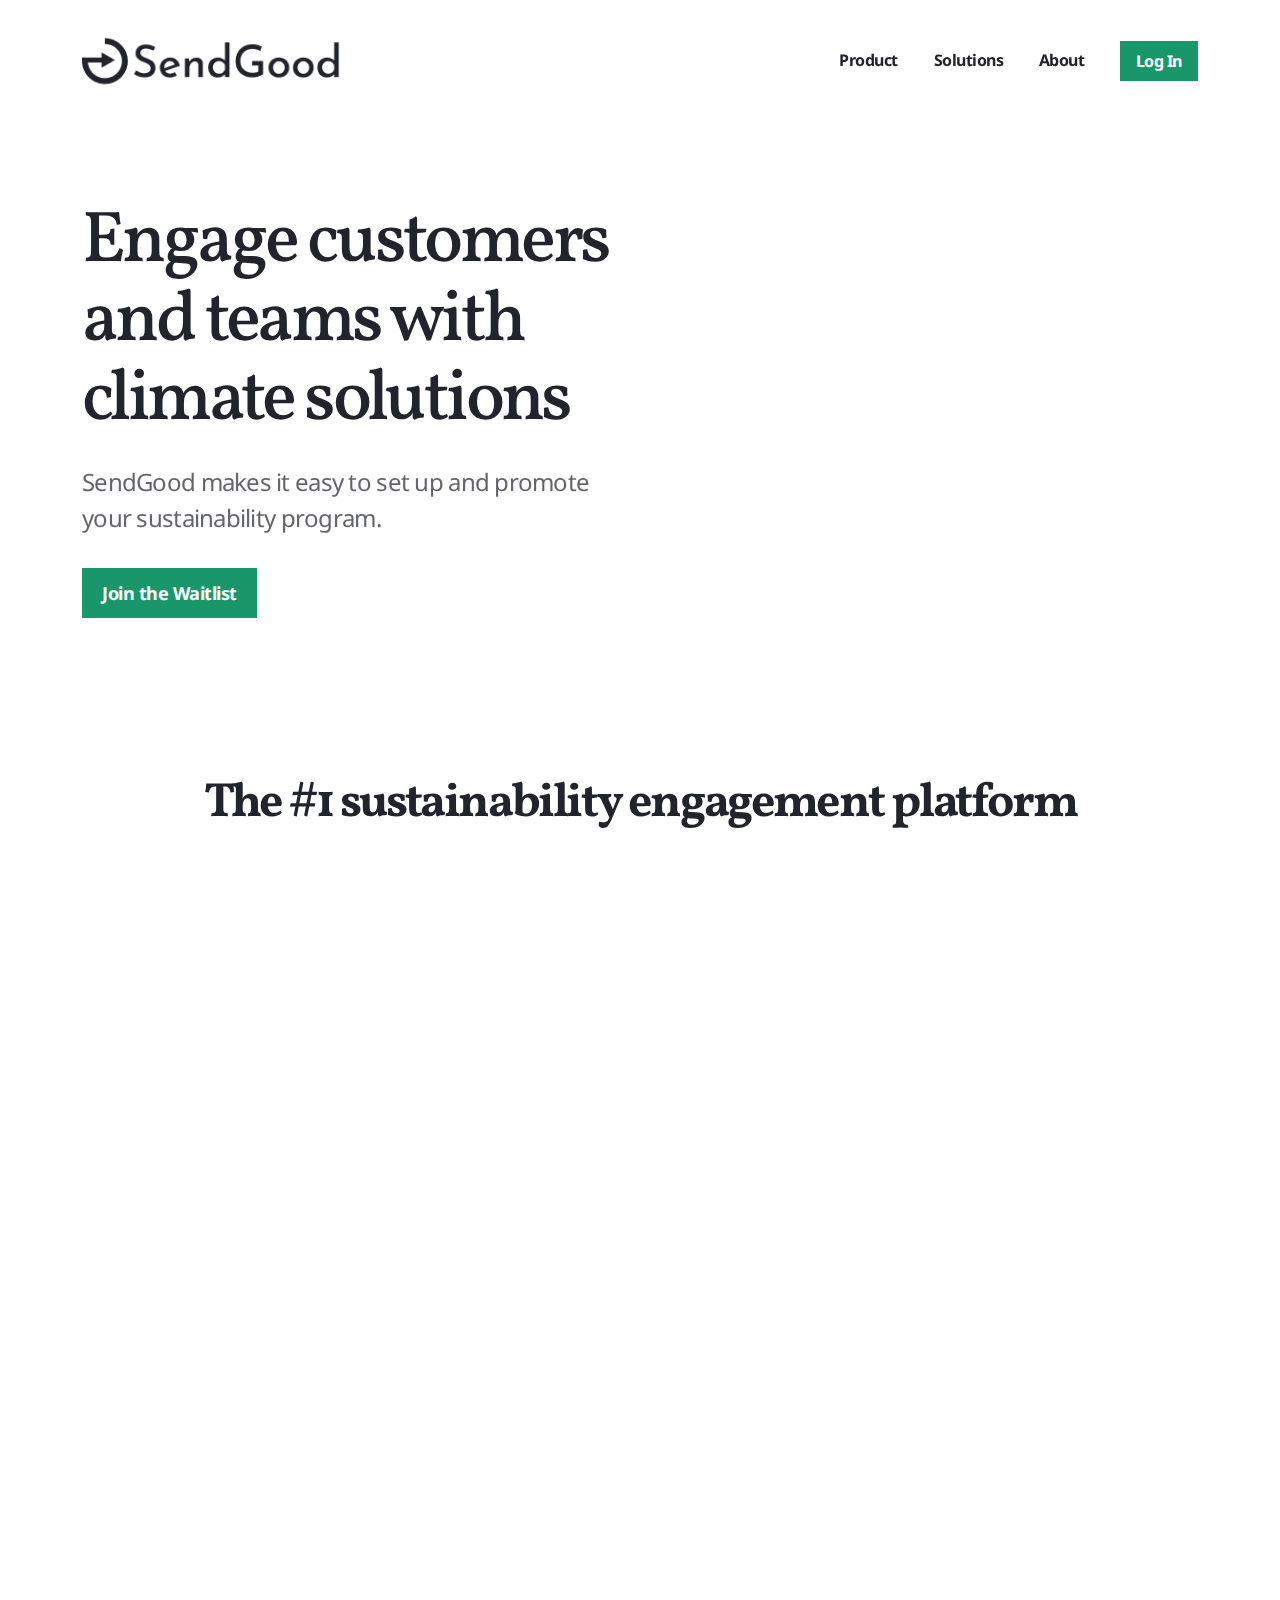
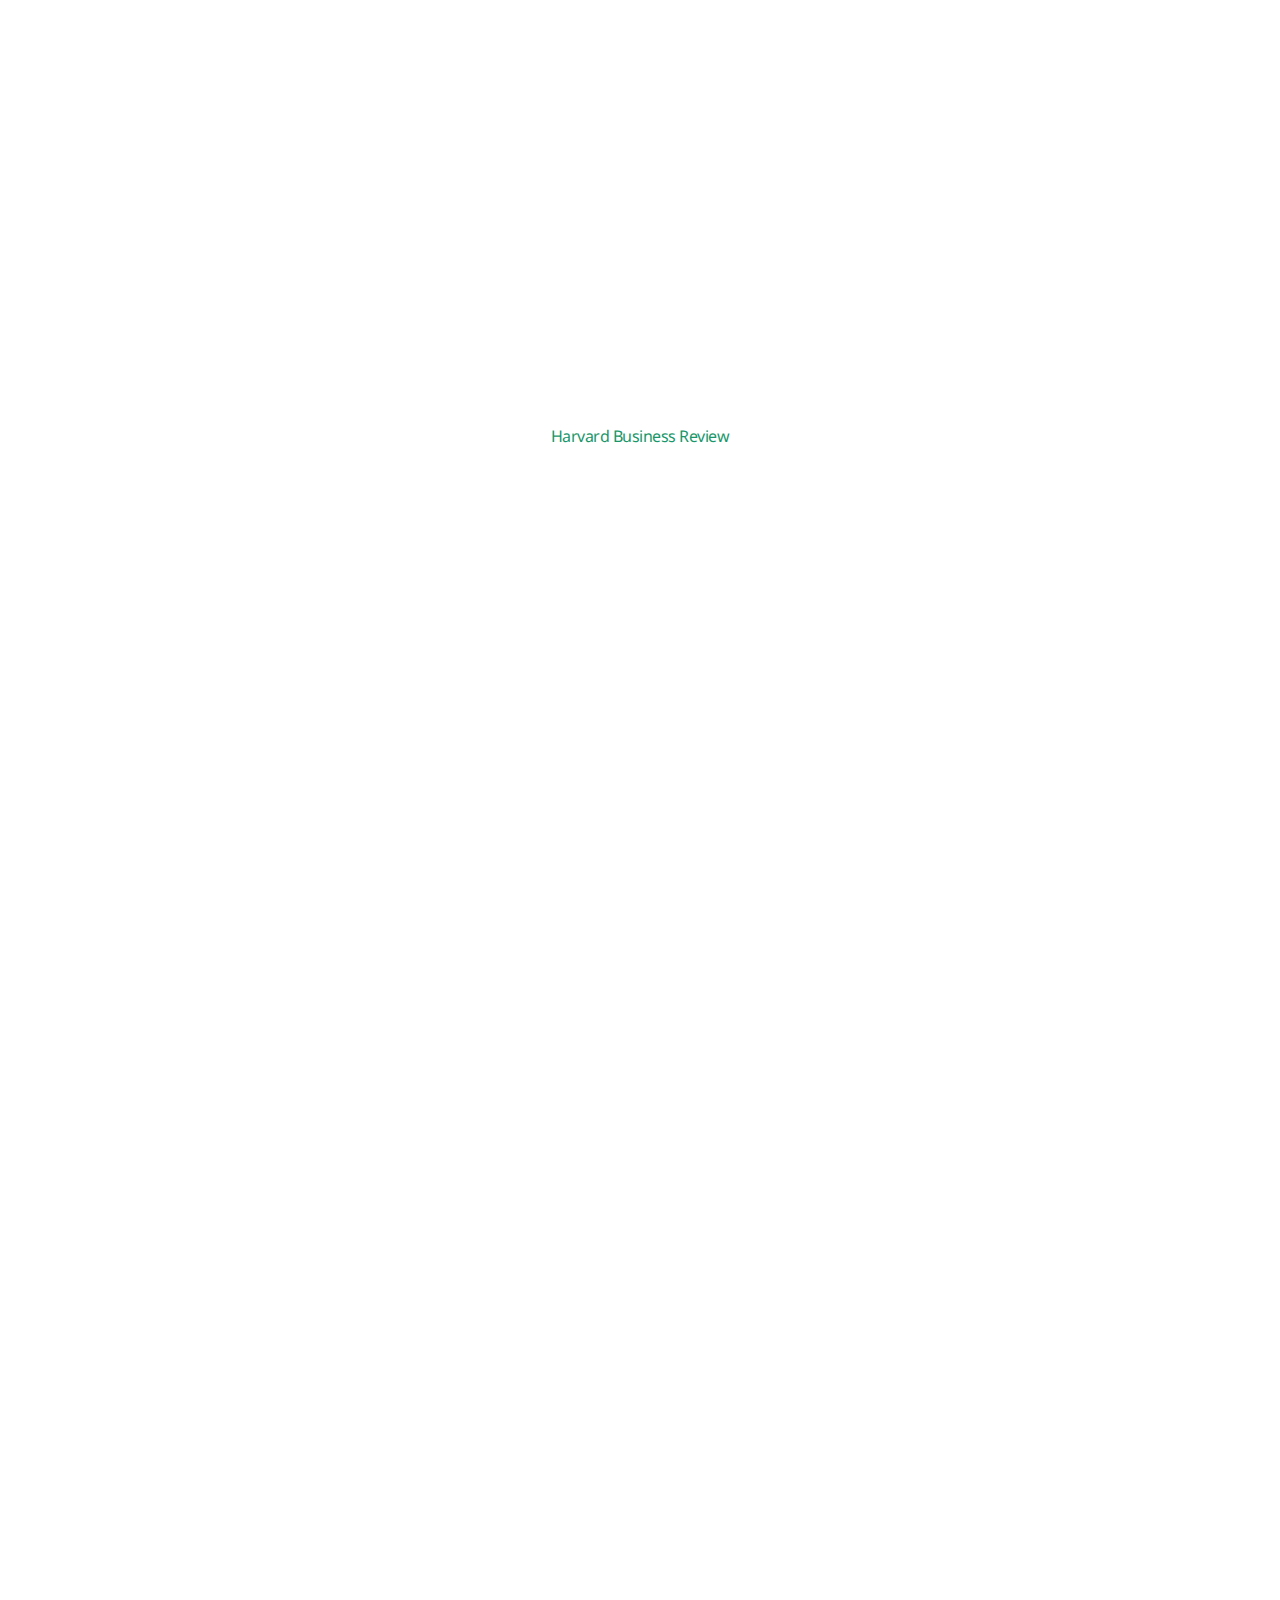
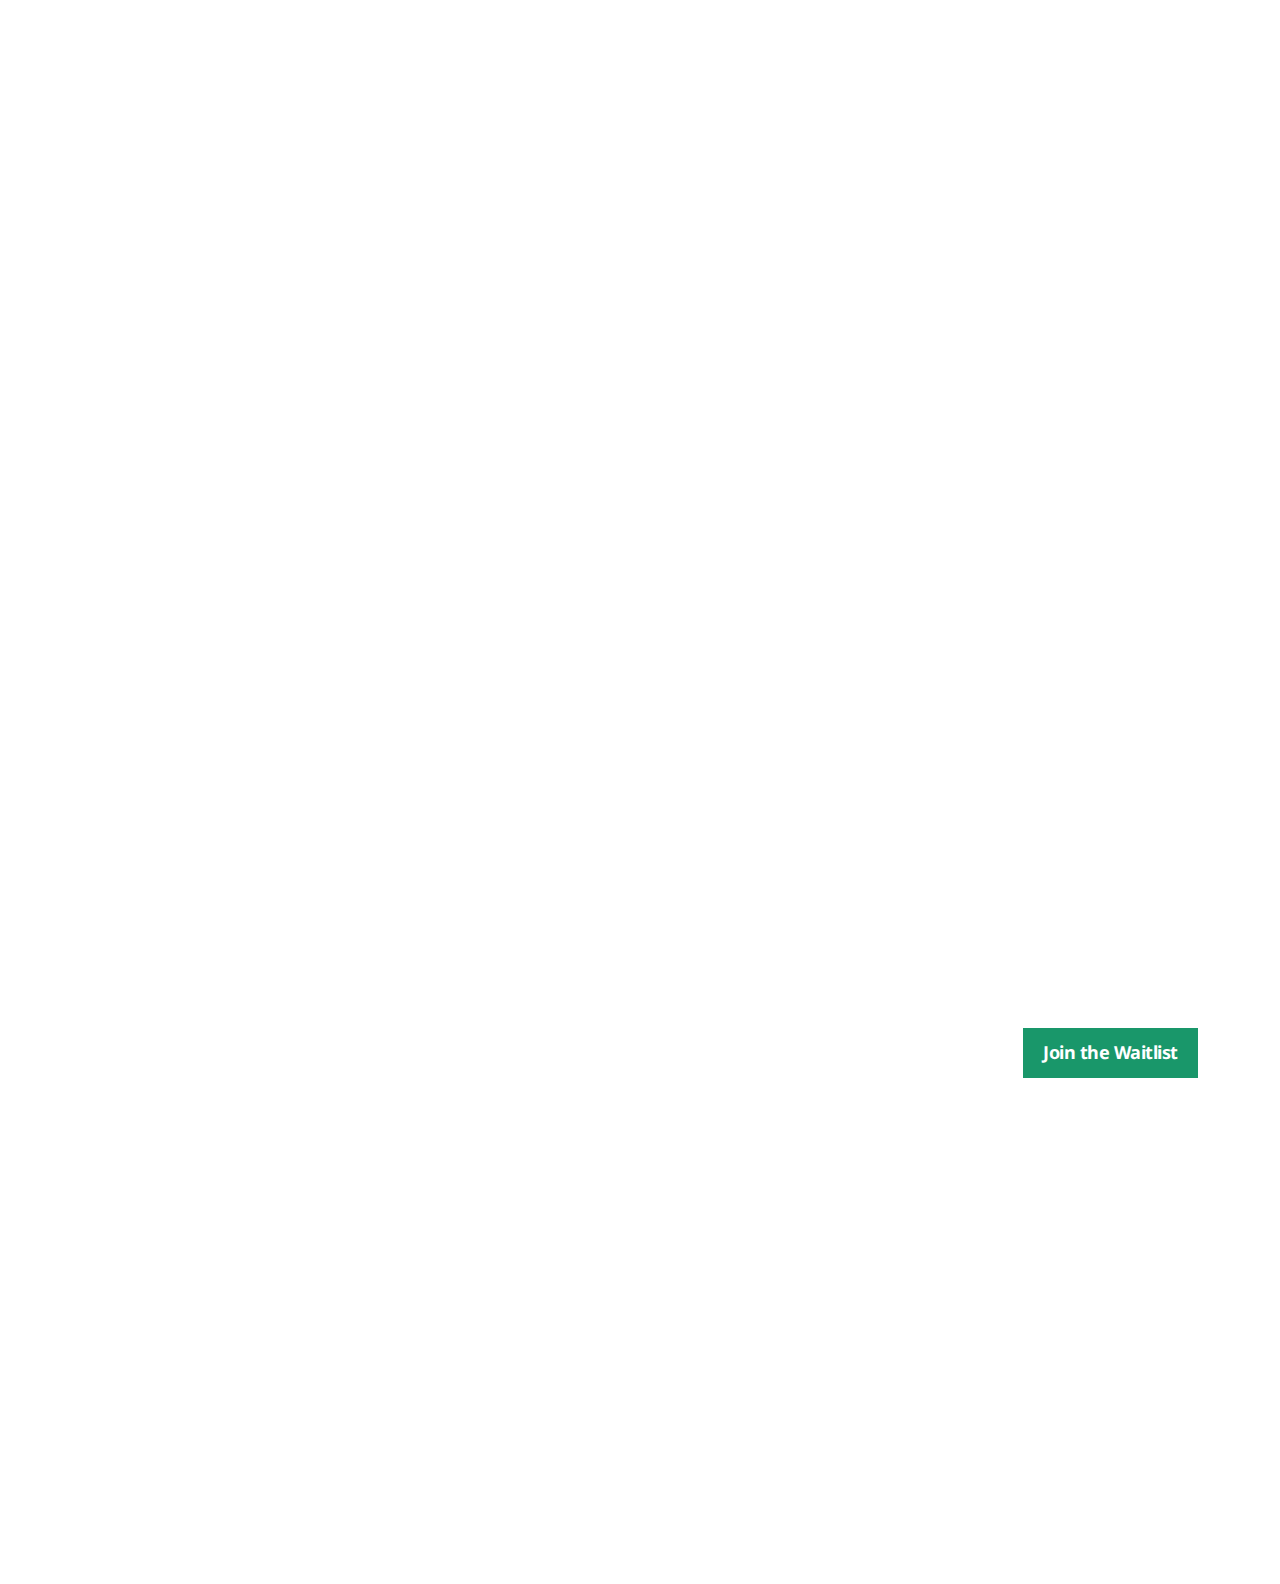
==== commit 8b27d9a2: "updated images and some copy changes" ====
--- a/index.html
+++ b/index.html
@@ -119,20 +119,51 @@
 		<div class="container">
 			<div class="row align-items-center flex-md-row-reverse">
 				<div class="col-md-6">
-					<img src="i/header-1.png" srcset="i/header-1@2x.png 2x" alt="" class="w-100" data-aos="fade-down"
-						data-aos-delay="0">
+					<img src="i/hero-image-2small.png" srcset="i/hero-image-2.png 2x" alt="" class="w-100"
+						data-aos="fade-down" data-aos-delay="0">
 				</div>
 				<div class="col-md-6 mt-8 mt-md-0">
-					<h1 class="display-3 mb-6" data-aos="fade-down" data-aos-delay="50">
+					<h1 class="display-3 mb-6 visible" data-aos="fade-down" data-aos-delay="50">
 						Engage customers and teams with climate solutions
 					</h1>
 					<p class="mb-8 fs-1" data-aos="fade-down" data-aos-delay="100">
 						SendGood makes it easy to set up and promote your sustainability program.
 					</p>
-					<a href="#" class="btn btn-action-1" data-aos="fade-down" data-aos-delay="150"
-						data-bs-toggle="modal">
+					<a href="#" class="btn btn-action-1" data-bs-toggle="modal" data-bs-target="#custom-id-o5lh987u">
 						Join the Waitlist
 					</a>
+					<div class="modal fade" id="custom-id-o5lh987u" tabindex="-1" aria-hidden="true">
+						<div class="modal-dialog modal-dialog-centered modal-dialog-scrollable modal-lg">
+							<div class="modal-content">
+								<div class="py-4 modal-header">
+									<h5 class="mb-0 text-dark-1">
+										Thank you for your interest
+									</h5>
+									<button type="button" class="btn-close" data-bs-dismiss="modal" aria-label="Close">
+									</button>
+								</div>
+								<div class="text-start modal-body">
+									<p>
+										<iframe width=600px height=800px
+											src="https://cdn.forms-content.sg-form.com/144c6a74-1ae4-11ec-b8b7-0ea5d240a7fe">
+										</iframe>
+									</p>
+								</div>
+								<div class="py-2 modal-footer">
+									<div class="row g-0 align-items-center justify-content-between w-100">
+										<div class="col">
+										</div>
+										<div class="col-auto">
+											<button type="button" class="btn btn-sm btn-action-5"
+												data-bs-dismiss="modal">
+												Close
+											</button>
+										</div>
+									</div>
+								</div>
+							</div>
+						</div>
+					</div>
 				</div>
 			</div>
 		</div>
@@ -141,65 +172,69 @@
 	<section class="py-10 py-lg-20 text-center bg-bg-3">
 		<div class="container">
 			<div class="row justify-content-center">
-				<div class="col-md-9 col-lg-7 col-xl-6 col-xxl-5">
+				<div class="col-xl-10 col-xxl-10 col-lg-10 col-md-10">
 					<h2 class="fw-bold display-5 mb-6" data-aos="fade-down" data-aos-delay="0">
-						The first sustainability engagement platform
+						The #1 sustainability engagement platform
 					</h2>
 					<p class="fs-2 mb-15" data-aos="fade-down" data-aos-delay="100">
-						Make sustainability an asset to your business. Go beyond just carbon accounting and engage your
-						community.
+						Make the most of your sustainability program and net-zero spending.
 					</p>
 				</div>
 			</div>
 			<div class="row">
-				<div class="col-lg-4" data-aos="fade-down" data-aos-delay="0">
-					<svg width="60" height="60" viewBox="0 0 61 60" fill="none" xmlns="http://www.w3.org/2000/svg"
-						class="fill-action-1 d-block mx-auto">
-						<path fill-rule="evenodd" clip-rule="evenodd"
-							d="M42.692 0.254703C43.059 0.467472 43.343 0.798416 43.4976 1.19347C43.6523 1.58852 43.6683 2.02433 43.5432 2.4297L36.7895 24.3747H49.2507C49.617 24.3746 49.9752 24.4817 50.2812 24.6828C50.5873 24.8839 50.8277 25.1702 50.9729 25.5064C51.118 25.8426 51.1616 26.214 51.0981 26.5746C51.0347 26.9353 50.867 27.2695 50.6157 27.536L20.6157 59.411C20.3255 59.7196 19.9392 59.9209 19.5199 59.9819C19.1006 60.0429 18.673 59.9601 18.3068 59.747C17.9405 59.5339 17.6573 59.203 17.5032 58.8083C17.3491 58.4136 17.3333 57.9783 17.4582 57.5735L24.212 35.6247H11.7507C11.3845 35.6248 11.0263 35.5178 10.7203 35.3166C10.4142 35.1155 10.1738 34.8292 10.0286 34.493C9.88345 34.1568 9.83991 33.7854 9.90337 33.4248C9.96684 33.0641 10.1345 32.7299 10.3857 32.4635L40.3857 0.588453C40.6757 0.2802 41.0613 0.0790857 41.4801 0.0178105C41.8988 -0.0434648 42.3259 0.0387029 42.692 0.250953V0.254703ZM16.0895 31.8747H26.7507C27.0442 31.8746 27.3335 31.9435 27.5955 32.0756C27.8575 32.2077 28.0848 32.3995 28.2592 32.6355C28.4335 32.8716 28.5501 33.1452 28.5994 33.4344C28.6488 33.7237 28.6295 34.0205 28.5432 34.301L23.4132 50.9622L44.9082 28.1247H34.2507C33.9573 28.1248 33.668 28.0559 33.406 27.9238C33.144 27.7917 32.9167 27.5999 32.7423 27.3639C32.5679 27.1279 32.4514 26.8542 32.4021 26.565C32.3527 26.2757 32.372 25.9789 32.4582 25.6985L37.5882 9.0372L16.0895 31.8747Z">
-						</path>
-					</svg>
-					<h5 class="mb-4 mt-6">
-						Project Marketplace
-					</h5>
+				<div class="col-lg-4 col-md-4" data-aos="fade-down" data-aos-delay="0">
+					<!--?xml version="1.0" encoding="UTF-8"?-->
+					<!--?xml version="1.0" encoding="UTF-8"?-->
+					<svg width="100pt" height="100pt" version="1.1" viewBox="0 0 100 100"
+						xmlns="http://www.w3.org/2000/svg" class="fill-action-1 d-block mx-auto h-25">
+						<path
+							d="m37.301 87.578c0.35156 0.19922 0.75 0.30859 1.1562 0.3125 0.67969 0 1.3242-0.29688 1.7656-0.8125l31.406-35.828c0.53125-0.58984 0.71875-1.4102 0.5-2.1719-0.20312-0.76172-0.78125-1.3672-1.5312-1.6094l-15.625-5.0312 8.7969-27.266c0.33594-1.0586-0.11328-2.207-1.082-2.7539-0.96875-0.54297-2.1875-0.33203-2.918 0.50391l-31.406 35.828c-0.52344 0.59375-0.71094 1.4102-0.5 2.1719 0.21094 0.76562 0.79297 1.3672 1.5469 1.6094l15.609 5.0312-8.7969 27.266c-0.33203 1.0547 0.11719 2.1992 1.0781 2.75zm12.906-30.812c0.39062-1.2344-0.28516-2.5508-1.5156-2.9531l-14.453-4.6562 21.594-24.625-6.0312 18.703c-0.19141 0.59375-0.14062 1.2383 0.14453 1.793 0.28516 0.55078 0.77734 0.96875 1.3711 1.1602l14.438 4.6562-21.578 24.625z"
+							fill="#199669">
+						</path>
+					</svg>
+					<h3 class="mb-4 mt-6">
+						Fund the Future
+					</h3>
 					<p class="mb-0 fs-4">
 						Discover vetted projects tailored to your business, from high-tech carbon removal to community
 						solar.
 					</p>
 				</div>
-				<div class="col-lg-4 mt-8 mb-8 mt-lg-0 mb-lg-0" data-aos="fade-down" data-aos-delay="100">
-					<svg width="61" height="60" viewBox="0 0 61 60" fill="none" xmlns="http://www.w3.org/2000/svg"
-						class="fill-action-1 d-block mx-auto">
-						<path fill-rule="evenodd" clip-rule="evenodd"
-							d="M12.4545 30L1.48945 35.8463C1.18993 36.0063 0.939497 36.2447 0.764886 36.5359C0.590276 36.8272 0.498047 37.1604 0.498047 37.5C0.498047 37.8396 0.590276 38.1728 0.764886 38.4641C0.939497 38.7553 1.18993 38.9937 1.48945 39.1537L29.6145 54.1537C29.8857 54.2982 30.1884 54.3738 30.4957 54.3738C30.803 54.3738 31.1057 54.2982 31.377 54.1537L59.502 39.1537C59.8015 38.9937 60.0519 38.7553 60.2265 38.4641C60.4011 38.1728 60.4934 37.8396 60.4934 37.5C60.4934 37.1604 60.4011 36.8272 60.2265 36.5359C60.0519 36.2447 59.8015 36.0063 59.502 35.8463L48.5482 30L44.562 32.1263L54.642 37.5L30.4995 50.3737L6.35695 37.5L16.437 32.1263L12.4507 30H12.4545Z">
-						</path>
-						<path fill-rule="evenodd" clip-rule="evenodd"
-							d="M29.6184 5.84695C29.8896 5.7025 30.1923 5.62695 30.4996 5.62695C30.807 5.62695 31.1096 5.7025 31.3809 5.84695L59.5059 20.847C59.8054 21.007 60.0558 21.2454 60.2304 21.5366C60.405 21.8279 60.4973 22.1611 60.4973 22.5007C60.4973 22.8403 60.405 23.1735 60.2304 23.4648C60.0558 23.756 59.8054 23.9944 59.5059 24.1545L31.3809 39.1545C31.1096 39.2989 30.807 39.3745 30.4996 39.3745C30.1923 39.3745 29.8896 39.2989 29.6184 39.1545L1.49336 24.1545C1.19384 23.9944 0.943403 23.756 0.768792 23.4648C0.594182 23.1735 0.501953 22.8403 0.501953 22.5007C0.501953 22.1611 0.594182 21.8279 0.768792 21.5366C0.943403 21.2454 1.19384 21.007 1.49336 20.847L29.6184 5.84695ZM6.36086 22.5007L30.4996 35.3745L54.6421 22.5007L30.4996 9.62695L6.35711 22.5007H6.36086Z">
-						</path>
-					</svg>
-					<h5 class="mb-4 mt-6">
-						Engagement Tools
-					</h5>
+				<div class="col-lg-4 mt-8 mb-8 mt-lg-0 mb-lg-0 col-md-4" data-aos="fade-down" data-aos-delay="100">
+					<!--?xml version="1.0" encoding="UTF-8"?-->
+					<!--?xml version="1.0" encoding="UTF-8"?-->
+					<!--?xml version="1.0" encoding="UTF-8"?-->
+					<svg width="100pt" height="100pt" version="1.1" viewBox="0 0 100 100"
+						xmlns="http://www.w3.org/2000/svg" class="fill-action-1 d-block mx-auto h-25">
+						<path
+							d="m69.852 54.227c-3.9609 0-7.7812 1.168-11.047 3.375-1.1797 0.79688-2.2812 1.7266-3.2695 2.7656-0.48828 0.51172-0.95312 1.0586-1.3828 1.6211-1.3789 1.8008-2.4102 3.7852-3.0938 5.8867l-10.832-10.832c1.9219-2.6914 3.0625-5.9766 3.0625-9.5273 0-2.2891-0.47266-4.4727-1.3242-6.457 0.16797-0.074219 0.32812-0.17188 0.46484-0.30859l12.645-12.645c2.4102 2.7109 5.9102 4.4297 9.8125 4.4297 7.25 0 13.145-5.8945 13.145-13.145 0-7.2461-5.8945-13.141-13.141-13.141-7.25 0-13.145 5.8945-13.145 13.145 0 2.207 0.55078 4.2812 1.5156 6.1094l-12.801 12.801c-2.9609-4.3633-7.9609-7.2383-13.621-7.2383-9.0703 0-16.453 7.3828-16.453 16.453 0 9.0703 7.3828 16.453 16.453 16.453 4.3945 0 8.3828-1.7422 11.336-4.5586l12.086 12.086c-0.10156 0.82031-0.17188 1.6484-0.17188 2.4922 0.003906 10.891 8.8672 19.758 19.762 19.758 10.898 0 19.758-8.8672 19.758-19.762 0.003906-10.895-8.8594-19.762-19.758-19.762zm-9.9258-26.141c0.039063-0.13672 0.085938-0.26953 0.085938-0.41797 0-2.5078 2.0391-4.5469 4.5469-4.5469 2.5078 0 4.5469 2.0391 4.5469 4.5469 0 0.26172 0.078125 0.49609 0.19141 0.71094-1.332 0.65625-2.8242 1.0352-4.4062 1.0352-1.8086 0-3.5-0.48828-4.9648-1.3281zm2.6289-10.094c0-1.1016 0.89844-2 2-2 1.1016 0 2 0.89844 2 2 0 1.1016-0.89844 2-2 2-1.1016 0.003906-2-0.89453-2-2zm2.3359-8.6172c5.5234 0 10.02 4.4922 10.02 10.02 0 2.6953-1.0781 5.1445-2.8164 6.9453-0.38672-2.1953-1.7031-4.0547-3.5312-5.1875 0.69141-0.875 1.1211-1.9609 1.1211-3.1602 0-2.8281-2.3008-5.125-5.125-5.125-2.8242 0-5.125 2.3008-5.125 5.125 0 1.1992 0.42969 2.2852 1.1211 3.1602-1.6641 1.0273-2.8945 2.6641-3.3984 4.6016-0.09375-0.11719-0.17969-0.24219-0.26953-0.36328-0.046875-0.32422-0.16797-0.64062-0.41406-0.89062-0.089844-0.089844-0.19922-0.14062-0.30469-0.20312-0.82031-1.4531-1.2969-3.125-1.2969-4.9102 0-5.5195 4.4922-10.012 10.02-10.012zm-51.379 38.145c0-7.3477 5.9766-13.328 13.328-13.328 7.3477 0 13.328 5.9766 13.328 13.328 0 3.0469-1.0391 5.8516-2.7656 8.0977 0 0-0.003906 0-0.003906 0.003906-0.58594-3.3906-2.7656-6.2383-5.7422-7.7422 1.2891-1.2539 2.0938-3 2.0938-4.9375 0-3.8086-3.0977-6.9062-6.9062-6.9062s-6.9062 3.0977-6.9062 6.9062c0 1.9375 0.80469 3.6836 2.0938 4.9375-2.9766 1.5039-5.1562 4.3516-5.7422 7.7461-1.7383-2.2539-2.7773-5.0586-2.7773-8.1055zm9.543-4.582c0-2.0859 1.6953-3.7812 3.7812-3.7812 2.0859 0 3.7812 1.6953 3.7812 3.7812 0.003906 2.0859-1.6914 3.7812-3.7773 3.7812-2.0859 0-3.7852-1.6953-3.7852-3.7812zm-4.0781 15.32c0.14844-0.24219 0.25781-0.50781 0.25781-0.8125 0-4.1914 3.4102-7.6016 7.6016-7.6016 4.1914 0 7.6016 3.4102 7.6016 7.6016 0 0.30469 0.10938 0.57031 0.25781 0.8125-2.207 1.6211-4.918 2.5898-7.8594 2.5898-2.9414-0.003906-5.6523-0.97266-7.8594-2.5898zm40.242 28.512c0.24219-5.6641 4.9102-10.199 10.633-10.199 5.7227 0 10.391 4.5391 10.633 10.199-2.8867 2.4062-6.5898 3.8555-10.633 3.8555-4.0391 0-7.7461-1.4492-10.633-3.8555zm5.0703-18.891c0-3.0703 2.4961-5.5664 5.5664-5.5664 3.0664 0 5.5625 2.4961 5.5625 5.5664 0 3.0703-2.4961 5.5664-5.5625 5.5664-3.0703 0-5.5664-2.4961-5.5664-5.5664zm18.914 15.996c-1.0469-4.1641-3.9805-7.582-7.8477-9.2734 1.9453-1.5938 3.1875-4.0156 3.1875-6.7188 0-4.7891-3.8984-8.6914-8.6875-8.6914-4.793 0-8.6914 3.8984-8.6914 8.6914 0 2.7031 1.2422 5.125 3.1875 6.7188-3.8672 1.6914-6.8008 5.1094-7.8477 9.2734-2.0547-2.7656-3.2852-6.1797-3.2852-9.8828 0-0.71094 0.058594-1.4102 0.14453-2.1016 0.21875-0.35938 0.28125-0.76562 0.1875-1.1641 0.48828-2.4688 1.5234-4.793 3.0859-6.8359 0.36328-0.47656 0.75781-0.9375 1.1641-1.3633 0.83203-0.875 1.7617-1.6602 2.7539-2.3281 2.75-1.8555 5.9648-2.8398 9.3008-2.8398 9.1719 0 16.633 7.4609 16.633 16.633 0 3.6992-1.2305 7.1133-3.2852 9.8828z"
+							fill="#199669">
+						</path>
+					</svg>
+					<h3 class="mb-4 mt-6">
+						Engage Employees
+					</h3>
 					<p class="mb-0 fs-4">
 						Make your program participatory, with voting and rewards software that involve your community in
 						allocating your funds.
 					</p>
 				</div>
-				<div class="col-lg-4" data-aos="fade-down" data-aos-delay="200">
-					<svg width="60" height="60" viewBox="0 0 60 60" fill="none" xmlns="http://www.w3.org/2000/svg"
-						class="fill-action-1 d-block mx-auto">
+				<div class="col-lg-4 col-md-4" data-aos="fade-down" data-aos-delay="200">
+					<!--?xml version="1.0" encoding="UTF-8"?-->
+					<!--?xml version="1.0" encoding="UTF-8"?-->
+					<svg width="100pt" height="100pt" version="1.1" viewBox="0 0 100 100"
+						xmlns="http://www.w3.org/2000/svg" class="fill-action-1 d-block mx-auto h-25">
 						<path
-							d="M21.5625 50.625C22.1887 49.3762 22.5 47.5013 22.5 45H37.5C37.5 47.5013 37.8113 49.3762 38.4375 50.625H41.25C41.7473 50.625 42.2242 50.8225 42.5758 51.1742C42.9275 51.5258 43.125 52.0027 43.125 52.5C43.125 52.9973 42.9275 53.4742 42.5758 53.8258C42.2242 54.1775 41.7473 54.375 41.25 54.375H18.75C18.2527 54.375 17.7758 54.1775 17.4242 53.8258C17.0725 53.4742 16.875 52.9973 16.875 52.5C16.875 52.0027 17.0725 51.5258 17.4242 51.1742C17.7758 50.8225 18.2527 50.625 18.75 50.625H21.5625Z">
-						</path>
-						<path fill-rule="evenodd" clip-rule="evenodd"
-							d="M52.4663 11.25H7.5C6.28125 11.25 5.6175 11.5425 5.2425 11.7937C4.83058 12.0805 4.50195 12.4713 4.29 12.9262C3.97035 13.5867 3.78671 14.3047 3.75 15.0375V37.5C3.75 38.7188 4.0425 39.3825 4.29375 39.7575C4.55625 40.1513 4.93125 40.4625 5.42625 40.71C6.05826 41.0161 6.74314 41.1982 7.44375 41.2463L7.5375 41.25H52.5C53.7188 41.25 54.3825 40.9575 54.7575 40.7062C55.1694 40.4195 55.4981 40.0287 55.71 39.5738C56.0161 38.9417 56.1982 38.2569 56.2463 37.5563L56.25 37.4625V15C56.25 13.7812 55.9575 13.1175 55.7062 12.7425C55.4196 12.3305 55.0288 12.0018 54.5738 11.79C53.9133 11.4703 53.1953 11.2867 52.4625 11.25H52.4663ZM52.5 7.5H7.5C0 7.5 0 15 0 15V37.5C0 45 7.5 45 7.5 45H52.5C60 45 60 37.5 60 37.5V15C60 7.5 52.5 7.5 52.5 7.5Z">
-						</path>
-					</svg>
-					<h5 class="mb-4 mt-6">
-						White-Label Media Kits
-					</h5>
+							d="m48.438 45.254v13.816c-1.625-1.9688-3.8438-3.8594-6.5156-5.4023-7.2695-4.1953-17.402-0.35156-17.402-0.35156-0.68359 0.26562-1.0938 0.97266-0.98047 1.6953 0 0 1.7383 10.695 9.0078 14.895 4.3633 2.5195 8.9297 3.5234 12.383 3.0859 1.3398-0.16797 2.5234-0.55469 3.5078-1.1328v5.3008c-7.543 0.39062-14.172 3.5742-18.383 7.2969-3.2578 2.8789-5.0547 6.1328-5.0547 8.7422 0 0.86328 0.69922 1.5625 1.5625 1.5625h46.875c0.86328 0 1.5625-0.69922 1.5625-1.5625 0-2.6094-1.7969-5.8633-5.0547-8.7422-4.2109-3.7227-10.84-6.9062-18.383-7.2969v-10.094c0.98438 0.57812 2.168 0.96094 3.5078 1.1328 3.4531 0.4375 8.0156-0.56641 12.383-3.0859 7.2695-4.1953 9.0078-14.895 9.0078-14.895 0.11328-0.72656-0.29688-1.4297-0.98047-1.6953 0 0-10.133-3.8438-17.402 0.35156-2.6719 1.543-4.8867 3.4336-6.5156 5.4062v-9.0234c10.48-0.79687 18.75-9.5703 18.75-20.254 0-11.211-9.1016-20.312-20.312-20.312s-20.312 9.1016-20.312 20.312c0 10.684 8.2695 19.453 18.75 20.254zm-20.016 46.379c0.5625-1.5586 1.8906-3.2383 3.6992-4.8359 4.0312-3.5625 10.543-6.5547 17.879-6.5547s13.848 2.9922 17.879 6.5547c1.8086 1.5977 3.1367 3.2773 3.6992 4.8359h-43.156zm20.016-25.48c-0.039062-0.66406-0.22656-1.375-0.53125-2.0977-1.1367-2.707-3.8594-5.5547-7.543-7.6836-4.7227-2.7266-10.883-1.3477-13.473-0.5625 0.61719 2.6367 2.5 8.6602 7.2227 11.387 3.6836 2.125 7.5156 3.0625 10.426 2.6914 0.89844-0.11328 1.6992-0.34766 2.3438-0.73047l-9.3203-5.3828c-0.74609-0.42969-1.0039-1.3867-0.57031-2.1328 0.42969-0.74609 1.3867-1.0039 2.1328-0.57031l9.3164 5.3789v-0.29297zm4.6797-1.7891c0.64453 0.38281 1.4453 0.61719 2.3438 0.73047 2.9141 0.36719 6.7422-0.56641 10.426-2.6914 4.7227-2.7266 6.6055-8.75 7.2227-11.387-2.5938-0.78125-8.75-2.1641-13.473 0.5625-3.6836 2.125-6.4062 4.9766-7.543 7.6836-0.30469 0.72656-0.49609 1.4336-0.53125 2.0977v0.29688l9.3164-5.3789c0.74609-0.42969 1.7031-0.17578 2.1328 0.57031 0.42969 0.74609 0.17578 1.7031-0.57031 2.1328l-9.3203 5.3828zm-3.1172-56.551c9.4844 0 17.188 7.7031 17.188 17.188s-7.7031 17.188-17.188 17.188-17.188-7.7031-17.188-17.188 7.7031-17.188 17.188-17.188zm-1.5625 4.8711c-1.543 0.36328-2.9297 1.2422-4 2.3867-1.4141 1.5156-2.25 3.4883-2.25 5.2422 0 2.207 1.0703 3.6055 2.7266 4.5703 1.2852 0.75 2.9922 1.2031 4.7031 1.6328 1.4141 0.35156 2.832 0.67969 3.8906 1.2969 0.6875 0.40234 1.1797 0.95703 1.1797 1.875 0 1.0508-0.5625 2.2031-1.4102 3.1094-0.84375 0.90234-1.9922 1.5781-3.2773 1.5781-2.5859 0-4.6875-2.1016-4.6875-4.6875 0-0.86328-0.69922-1.5625-1.5625-1.5625s-1.5625 0.69922-1.5625 1.5625c0 3.7773 2.6875 6.9297 6.25 7.6562v1.7188c0 0.86328 0.69922 1.5625 1.5625 1.5625s1.5625-0.69922 1.5625-1.5625v-1.7461c1.543-0.36328 2.9297-1.2422 4-2.3867 1.4141-1.5156 2.25-3.4883 2.25-5.2422 0-2.207-1.0703-3.6055-2.7266-4.5703-1.2852-0.75-2.9922-1.2031-4.7031-1.6328-1.4141-0.35156-2.832-0.67969-3.8906-1.2969-0.6875-0.40234-1.1797-0.95703-1.1797-1.875 0-1.0508 0.5625-2.2031 1.4102-3.1094 0.84375-0.90234 1.9922-1.5781 3.2773-1.5781 2.5859 0 4.6875 2.1016 4.6875 4.6875 0 0.86328 0.69922 1.5625 1.5625 1.5625s1.5625-0.69922 1.5625-1.5625c0-3.7773-2.6875-6.9297-6.25-7.6562v-1.7188c0-0.86328-0.69922-1.5625-1.5625-1.5625s-1.5625 0.69922-1.5625 1.5625z"
+							fill="#199669" fill-rule="evenodd">
+						</path>
+					</svg>
+					<h3 class="mb-4 mt-6">
+						Sell More
+					</h3>
 					<p class="mb-0 fs-4">
-						Generate and customize sites to report and promote your funding and sustainability program.
+						Sustainability sells, but only if your customers know about it. We make it easy to communicate
+						and market your ESG efforts.
 					</p>
 				</div>
 			</div>
@@ -210,19 +245,33 @@
 		<div class="container">
 			<div class="row align-items-center justify-content-center justify-content-lg-between">
 				<div class="col-sm-8 col-md-6 col-lg-6">
-					<img src="i/feature-9.png" srcset="i/feature-9@2x.png 2x" alt=""
+					<img src="i/discover-projectssmall.png" srcset="i/discover-projects.png 2x" alt=""
 						class="img-fluid w-100 mb-6 mb-lg-0" data-aos="fade-down" data-aos-delay="0">
 				</div>
 				<div class="col-sm-10 col-md-8 col-lg-5 col-xxl-4">
 					<h2 class="display-5 mb-6" data-aos="fade-down" data-aos-delay="100">
-						Make a Difference
+						Stand out from the crowd with unique funding opportunities.
 					</h2>
 					<p class="fs-2 mb-0" data-aos="fade-down" data-aos-delay="200">
-						We help you choose projects where your company can have the biggest impact, both on the
-						environment and in the eyes of your community.
-					</p>
-				</div>
-			</div>
+						Support projects that make a difference to your customers, employees, and community through our
+						curated marketplace.
+					</p>
+				</div>
+			</div>
+		</div>
+	</section>
+	<!-- Content 3-->
+	<section class="py-10 py-lg-20 bg-bg-3 text-center">
+		<div class="container">
+			<h2 class="display-5 remove-br-md" data-aos="fade-down" data-aos-delay="150">
+				"In more than 90% of categories, sustainability-marketed products grew faster than their conventional
+				counterparts."
+			</h2>
+			<a href="https://hbr.org/2019/06/research-actually-consumers-do-buy-sustainable-products">
+				<div>
+					Harvard Business Review
+				</div>
+			</a>
 		</div>
 	</section>
 	<!-- Feature 20 -->
@@ -236,37 +285,40 @@
 				</div>
 				<div class="col-md-8 col-lg-5">
 					<p class="fs-2 mb-0" data-aos="fade-down" data-aos-delay="50">
-						Promote your sustainability programs beyond the boardroom. Get your customers and teams
-						involved.
+						Your customers and employees care about climate change. Invite them to participate in your
+						sustainability programs and get involved.
 					</p>
 				</div>
 			</div>
 			<div class="row justify-content-center">
 				<div class="col-sm-8 col-md-4 mb-15 mb-md-0" data-aos="fade-down" data-aos-delay="150">
-					<img src="i/feature-20-1.png" srcset="i/feature-20-1@2x.png 2x" alt="" class="img-fluid w-100 mb-6">
-					<h4 class="mb-4">
+					<img src="i/project-votingsmall.png" srcset="i/project-voting.png 2x" alt=""
+						class="img-fluid mb-6 w-auto">
+					<h3 class="mb-4">
 						Project Voting
-					</h4>
+					</h3>
 					<p class="fs-4 mb-0">
 						Let your users decide where you spend your sustainability dollars. Select a few projects and set
 						up public voting to make the process participatory.
 					</p>
 				</div>
 				<div class="col-sm-8 col-md-4 mb-15 mb-md-0" data-aos="fade-down" data-aos-delay="200">
-					<img src="i/feature-20-2.png" srcset="i/feature-20-2@2x.png 2x" alt="" class="img-fluid w-100 mb-6">
-					<h4 class="mb-4">
+					<img src="i/employee-engagementsmall.png" srcset="i/employee-engagement.png 2x" alt=""
+						class="img-fluid w-100 mb-6">
+					<h3 class="mb-4">
 						Employee Engagement
-					</h4>
+					</h3>
 					<p class="fs-4 mb-0">
 						Employees want to know that you're making an effort on the environment. We give you tools for
 						Slack and MS Teams to get them involved.
 					</p>
 				</div>
 				<div class="col-sm-8 col-md-4" data-aos="fade-down" data-aos-delay="250">
-					<img src="i/feature-20-3.png" srcset="i/feature-20-3@2x.png 2x" alt="" class="img-fluid w-100 mb-6">
-					<h4 class="mb-4">
+					<img src="i/customerpointssmall.png" srcset="i/customerpoints.png 2x" alt=""
+						class="img-fluid w-100 mb-6">
+					<h3 class="mb-4">
 						Carbon Rewards
-					</h4>
+					</h3>
 					<p class="fs-4 mb-0">
 						Give your customers points that they can redeem on your sustainability projects, letting them
 						get engaged with your program and mission.
@@ -280,7 +332,7 @@
 		<div class="container">
 			<div class="row justify-content-center justify-content-lg-start">
 				<div class="mb-8 mb-lg-0 col-sm-8 col-md-6">
-					<img src="i/feature-16.png" srcset="i/feature-16@2x.png 2x" alt="" class="img-fluid w-100"
+					<img src="i/dashboard-mocksmall.png" srcset="i/dashboard-mock.png 2x" alt="" class="img-fluid w-100"
 						data-aos="fade-down" data-aos-delay="0">
 				</div>
 				<div class="col-lg-1 col-xxl-1">
@@ -294,17 +346,16 @@
 							High-Quality Offset Projects
 						</h4>
 						<p class="fs-3 mb-0">
-							Our marketplace makes it easy to buy and track credits from vetted, best-in-class offset and
-							carbon removal projects.
+							We make it easy to buy and track credits from top-tier carbon offset and removal projects.
 						</p>
 					</div>
 					<div class="mb-12" data-aos="fade-down" data-aos-delay="200">
 						<h4 class="mb-4">
-							Innovative New Technology
+							Innovative Carbon Removal Technology
 						</h4>
 						<p class="fs-3 mb-0">
-							Join the likes of Stripe and Microsoft and support cutting edge carbon capture technology
-							using the latest science.
+							Join the likes of Stripe and Microsoft and support the cutting edge of carbon removal
+							R&amp;D.
 						</p>
 					</div>
 					<div data-aos="fade-down" data-aos-delay="250">
@@ -312,9 +363,8 @@
 							Accounting Integrations
 						</h4>
 						<p class="fs-3 mb-0">
-							We integrate with your existing carbon accounting platform.
-							<br>
-							<br> Need extra help? We do that, too.
+							We integrate with your existing carbon accounting platform. Need extra help? We do that,
+							too.
 						</p>
 					</div>
 				</div>
@@ -457,56 +507,29 @@
 				<div class="d-none d-xxl-block col-xxl-1">
 				</div>
 				<div class="mb-md-15 mb-8 col-md-8 col-lg-5 col-xxl-4">
-					<p class="fs-2 mb-0" data-aos="fade-down" data-aos-delay="100">
-						Engage your customers and teams with climate solutions.
-					</p>
-				</div>
-			</div>
-			<img src="i/feature-6.png" srcset="i/feature-6@2x.png 2x" alt="" class="img-fluid" data-aos="fade-down"
-				data-aos-delay="200">
+					<a href="#" class="btn btn-action-1 float-lg-end" data-bs-toggle="modal"
+						data-bs-target="#custom-id-o5lh987u">
+						Join the Waitlist
+					</a>
+				</div>
+			</div>
+			<img src="i/sustainabilitysmall.png" srcset="i/sustainability.png 2x" alt="" class="img-fluid"
+				data-aos="fade-down" data-aos-delay="200">
 		</div>
 	</section>
-	<!-- Call to action 13 -->
-	<section class="bg-bg-3 py-10 py-lg-20 text-center">
-		<div class="container">
-			<div class="row align-items-center flex-column">
-				<div class="col-lg-9 col-xl-8 col-xxl-7">
-					<svg width="60" height="60" viewBox="0 0 60 60" fill="none" xmlns="http://www.w3.org/2000/svg"
-						class="mb-8 fill-action-1" data-aos="fade-down" data-aos-delay="0">
-						<path fill-rule="evenodd" clip-rule="evenodd"
-							d="M42.192 0.256656C42.559 0.469426 42.843 0.800369 42.9976 1.19542C43.1523 1.59048 43.1683 2.02629 43.0432 2.43166L36.2895 24.3767H48.7507C49.117 24.3765 49.4752 24.4836 49.7812 24.6847C50.0873 24.8858 50.3277 25.1722 50.4729 25.5084C50.618 25.8446 50.6616 26.2159 50.5981 26.5766C50.5347 26.9373 50.367 27.2715 50.1157 27.5379L20.1157 59.4129C19.8255 59.7216 19.4392 59.9228 19.0199 59.9839C18.6006 60.0449 18.173 59.9621 17.8068 59.749C17.4405 59.5359 17.1573 59.205 17.0032 58.8103C16.8491 58.4155 16.8333 57.9803 16.9582 57.5754L23.712 35.6267H11.2507C10.8845 35.6268 10.5263 35.5197 10.2203 35.3186C9.91423 35.1175 9.67379 34.8311 9.52862 34.4949C9.38345 34.1587 9.33991 33.7874 9.40337 33.4267C9.46684 33.066 9.63453 32.7319 9.88575 32.4654L39.8857 0.590407C40.1757 0.282153 40.5613 0.0810388 40.9801 0.0197636C41.3988 -0.0415116 41.8259 0.040656 42.192 0.252907V0.256656ZM15.5895 31.8767H26.2507C26.5442 31.8766 26.8335 31.9454 27.0955 32.0776C27.3575 32.2097 27.5848 32.4015 27.7592 32.6375C27.9335 32.8735 28.0501 33.1471 28.0994 33.4364C28.1488 33.7256 28.1295 34.0224 28.0432 34.3029L22.9132 50.9642L44.4082 28.1267H33.7507C33.4573 28.1267 33.168 28.0579 32.906 27.9258C32.644 27.7936 32.4167 27.6018 32.2423 27.3658C32.0679 27.1298 31.9514 26.8562 31.9021 26.5669C31.8527 26.2777 31.872 25.9809 31.9582 25.7004L37.0882 9.03916L15.5895 31.8767Z">
-						</path>
-					</svg>
-					<h2 class="display-5 mb-6" data-aos="fade-down" data-aos-delay="100">
-						Make a difference to your company and community
-					</h2>
-				</div>
-				<div class="col-md-10 col-lg-7 col-xl-6 col-xxl-5">
-					<p class="fs-2 mb-10" data-aos="fade-down" data-aos-delay="150">
-						We make it easy to set up and promote your sustainability program.
-					</p>
-				</div>
-				<div class="col-sm-10 col-md-8 col-lg-6 col-xl-5 col-xxl-4" data-aos="fade-down" data-aos-delay="200">
-					<a href="#" class="btn btn-action-1">
-						Join the Waitlist
-					</a>
-				</div>
-			</div>
-		</div>
-	</section>
-	<!-- Footer 1 -->
-	<footer class="bg-bg-3 py-8">
-		<div class="container">
-			<div class="row mb-4">
-				<div class="mb-md-0 mb-8 col-md-4">
-					<a href="#">
-						<img src="i/sendgood-logox70h.png" srcset="i/sendgood-logox140h.png 2x" alt="SendGood"
-							class="img-fluid" data-aos="fade-down" data-aos-delay="0">
-					</a>
-				</div>
-				<div class="mb-sm-8 mb-md-0 col-md-2 col-sm-6" data-aos="fade-down" data-aos-delay="50">
-				</div>
-				<div class="mb-sm-8 mb-md-0 col-md-2 col-sm-6" data-aos="fade-down" data-aos-delay="50">
+	<!-- Footer 7 -->
+	<footer class="bg-bg-3 pt-8 pb-12">
+		<div class="container">
+			<div class="row">
+				<div class="mb-8 mb-md-0 col-lg-3 col-xl-3" data-aos="fade-down" data-aos-delay="0">
+					<a href="#" class="mb-4">
+						<img src="i/sendgood-logox70h.png" srcset="i/sendgood-logox140h.png 2x" alt=""
+							class="img-fluid">
+					</a>
+				</div>
+				<div class="mb-sm-8 mb-md-0 col-lg-2 col-md-3 col-sm-6" data-aos="fade-down" data-aos-delay="150">
+				</div>
+				<div class="mb-sm-8 mb-md-0 col-lg-2 col-md-3 col-sm-12" data-aos="fade-down" data-aos-delay="150">
 					<h5 class="mb-4">
 						Product
 					</h5>
@@ -526,12 +549,12 @@
 						White-Label Sites
 					</a>
 				</div>
-				<div class="mb-sm-8 mb-md-0 col-md-2 col-sm-6" data-aos="fade-down" data-aos-delay="100">
+				<div class="mb-sm-8 mb-md-0 col-lg-2 col-md-3 col-sm-12" data-aos="fade-down" data-aos-delay="250">
 					<h5 class="mb-4">
 						Solutions
 					</h5>
 					<a href="#" class="mb-4 me-2 me-sm-0 d-sm-block text-dark-1">
-						Corporate Sustainability
+						CSR &amp; ESG
 					</a>
 					<a href="#" class="mb-4 me-2 me-sm-0 d-sm-block text-dark-1">
 						Employee Engagement
@@ -543,7 +566,7 @@
 						Public &amp; Investor Relations
 					</a>
 				</div>
-				<div class="mb-sm-8 mb-sm-0 col-md-2 col-sm-6" data-aos="fade-down" data-aos-delay="150">
+				<div class="col-lg-2 col-md-3 col-sm-12" data-aos="fade-down" data-aos-delay="400">
 					<h5 class="mb-4">
 						Company
 					</h5>
@@ -564,7 +587,7 @@
 					</a>
 				</div>
 			</div>
-			<p class="fs-5 mb-0" data-aos="fade-down" data-aos-delay="250">
+			<p class="fs-5 mb-0 mt-lg-0 mt-6" data-aos="fade-down" data-aos-delay="650">
 				Copyright © 2022 Reinventing, Inc
 			</p>
 		</div>
--- a/css/styles.min.css
+++ b/css/styles.min.css
@@ -1,3 +1,3 @@
-﻿:root{--bs-blue:#479ba2;--bs-indigo:#6610f2;--bs-purple:#b822ff;--bs-pink:#d63384;--bs-red:#dc3545;--bs-orange:#fd7e14;--bs-yellow:#ffa722;--bs-green:#8bd74e;--bs-teal:#20c997;--bs-cyan:#0dcaf0;--bs-white:#fff;--bs-gray:rgba(255, 255, 255, 0.7);--bs-gray-dark:rgba(34, 36, 45, 0.7);--bs-gray-100:#f8f9fa;--bs-gray-200:#e9ecef;--bs-gray-300:#dee2e6;--bs-gray-400:#ced4da;--bs-gray-500:#adb5bd;--bs-gray-600:#6c757d;--bs-gray-700:#495057;--bs-gray-800:#343a40;--bs-gray-900:#212529;--bs-action-1:#479ba2;--bs-action-2:#6610f2;--bs-action-3:#b822ff;--bs-action-4:#d63384;--bs-action-5:#dc3545;--bs-action-6:#fd7e14;--bs-action-7:#ffa722;--bs-action-8:#8bd74e;--bs-dark-1:#22242d;--bs-dark-2:rgba(34, 36, 45, 0.7);--bs-dark-3:rgba(34, 36, 45, 0.3);--bs-light-1:#fff;--bs-light-2:rgba(255, 255, 255, 0.7);--bs-light-3:rgba(255, 255, 255, 0.45);--bs-bg-1:#000;--bs-bg-2:#f5f5f5;--bs-bg-3:#fff;--bs-action-1-rgb:71,155,162;--bs-action-2-rgb:102,16,242;--bs-action-3-rgb:184,34,255;--bs-action-4-rgb:214,51,132;--bs-action-5-rgb:220,53,69;--bs-action-6-rgb:253,126,20;--bs-action-7-rgb:255,167,34;--bs-action-8-rgb:139,215,78;--bs-dark-1-rgb:34,36,45;--bs-dark-2-rgb:34,36,45;--bs-dark-3-rgb:34,36,45;--bs-light-1-rgb:255,255,255;--bs-light-2-rgb:255,255,255;--bs-light-3-rgb:255,255,255;--bs-bg-1-rgb:0,0,0;--bs-bg-2-rgb:245,245,245;--bs-bg-3-rgb:255,255,255;--bs-white-rgb:255,255,255;--bs-black-rgb:34,36,45;--bs-body-color-rgb:34,36,45;--bs-body-bg-rgb:255,255,255;--bs-font-sans-serif:"Noto Sans",system-ui,-apple-system,"Segoe UI",Roboto,"Helvetica Neue",Arial,"Noto Sans","Liberation Sans",sans-serif,"Apple Color Emoji","Segoe UI Emoji","Segoe UI Symbol","Noto Color Emoji";--bs-font-monospace:SFMono-Regular,Menlo,Monaco,Consolas,"Liberation Mono","Courier New",monospace;--bs-gradient:linear-gradient(180deg, rgba(255, 255, 255, 0.15), rgba(255, 255, 255, 0));--bs-body-font-family:var(--bs-font-sans-serif);--bs-body-font-size:1rem;--bs-body-font-weight:400;--bs-body-line-height:1.5;--bs-body-color:rgba(34, 36, 45, 0.7);--bs-body-bg:#fff}*,*::before,*::after{box-sizing:border-box}@media(prefers-reduced-motion: no-preference){:root{scroll-behavior:smooth}}body{margin:0;font-family:var(--bs-body-font-family);font-size:var(--bs-body-font-size);font-weight:var(--bs-body-font-weight);line-height:var(--bs-body-line-height);color:var(--bs-body-color);text-align:var(--bs-body-text-align);background-color:var(--bs-body-bg);-webkit-text-size-adjust:100%;-webkit-tap-highlight-color:rgba(34, 36, 45, 0)}hr{margin:1rem 0;color:inherit;background-color:currentColor;border:0;opacity:.25}hr:not([size]){height:1px}h6,.h6,h5,.h5,h4,.h4,h3,.h3,h2,.h2,h1,.h1{margin-top:0;margin-bottom:0;font-family:Vollkorn;font-weight:500;line-height:1.25;color:#22242d}h1,.h1{font-size:calc(1.35rem + 1.2vw)}@media(min-width: 1200px){h1,.h1{font-size:2.25rem}}h2,.h2{font-size:calc(1.325rem + 0.9vw)}@media(min-width: 1200px){h2,.h2{font-size:2rem}}h3,.h3{font-size:calc(1.3rem + 0.6vw)}@media(min-width: 1200px){h3,.h3{font-size:1.75rem}}h4,.h4{font-size:calc(1.275rem + 0.3vw)}@media(min-width: 1200px){h4,.h4{font-size:1.5rem}}h5,.h5{font-size:1.25rem}h6,.h6{font-size:1rem}p{margin-top:0;margin-bottom:1rem}abbr[title],abbr[data-bs-original-title]{text-decoration:underline dotted;cursor:help;text-decoration-skip-ink:none}address{margin-bottom:1rem;font-style:normal;line-height:inherit}ol,ul{padding-left:2rem}ol,ul,dl{margin-top:0;margin-bottom:1rem}ol ol,ul ul,ol ul,ul ol{margin-bottom:0}dt{font-weight:700}dd{margin-bottom:.5rem;margin-left:0}blockquote{margin:0 0 1rem}b,strong{font-weight:bolder}small,.small{font-size:.875em}mark,.mark{padding:.2em;background-color:#fcf8e3}sub,sup{position:relative;font-size:.75em;line-height:0;vertical-align:baseline}sub{bottom:-0.25em}sup{top:-0.5em}a{color:#479ba2;text-decoration:none}a:hover{color:#397c82;text-decoration:none}a:not([href]):not([class]),a:not([href]):not([class]):hover{color:inherit;text-decoration:none}pre,code,kbd,samp{font-family:var(--bs-font-monospace);font-size:1em;direction:ltr;unicode-bidi:bidi-override}pre{display:block;margin-top:0;margin-bottom:1rem;overflow:auto;font-size:.875em}pre code{font-size:inherit;color:inherit;word-break:normal}code{font-size:.875em;color:#d63384;word-wrap:break-word}a>code{color:inherit}kbd{padding:.2rem .4rem;font-size:.875em;color:#fff;background-color:#212529;border-radius:0rem}kbd kbd{padding:0;font-size:1em;font-weight:700}figure{margin:0 0 1rem}img,svg{vertical-align:middle}table{caption-side:bottom;border-collapse:collapse}caption{padding-top:.5rem;padding-bottom:.5rem;color:#6c757d;text-align:left}th{text-align:inherit;text-align:-webkit-match-parent}thead,tbody,tfoot,tr,td,th{border-color:inherit;border-style:solid;border-width:0}label{display:inline-block}button{border-radius:0}button:focus:not(:focus-visible){outline:0}input,button,select,optgroup,textarea{margin:0;font-family:inherit;font-size:inherit;line-height:inherit}button,select{text-transform:none}[role=button]{cursor:pointer}select{word-wrap:normal}select:disabled{opacity:1}[list]::-webkit-calendar-picker-indicator{display:none}button,[type=button],[type=reset],[type=submit]{-webkit-appearance:button}button:not(:disabled),[type=button]:not(:disabled),[type=reset]:not(:disabled),[type=submit]:not(:disabled){cursor:pointer}::-moz-focus-inner{padding:0;border-style:none}textarea{resize:vertical}fieldset{min-width:0;padding:0;margin:0;border:0}legend{float:left;width:100%;padding:0;margin-bottom:.5rem;font-size:calc(1.275rem + 0.3vw);line-height:inherit}@media(min-width: 1200px){legend{font-size:1.5rem}}legend+*{clear:left}::-webkit-datetime-edit-fields-wrapper,::-webkit-datetime-edit-text,::-webkit-datetime-edit-minute,::-webkit-datetime-edit-hour-field,::-webkit-datetime-edit-day-field,::-webkit-datetime-edit-month-field,::-webkit-datetime-edit-year-field{padding:0}::-webkit-inner-spin-button{height:auto}[type=search]{outline-offset:-2px;-webkit-appearance:textfield}::-webkit-search-decoration{-webkit-appearance:none}::-webkit-color-swatch-wrapper{padding:0}::file-selector-button{font:inherit}::-webkit-file-upload-button{font:inherit;-webkit-appearance:button}output{display:inline-block}iframe{border:0}summary{display:list-item;cursor:pointer}progress{vertical-align:baseline}[hidden]{display:none !important}.lead{font-size:1.25rem;font-weight:300}.display-1{font-size:calc(1.675rem + 5.1vw);font-weight:500;line-height:1.1}@media(min-width: 1200px){.display-1{font-size:5.5rem}}.display-2{font-size:calc(1.625rem + 4.5vw);font-weight:500;line-height:1.1}@media(min-width: 1200px){.display-2{font-size:5rem}}.display-3{font-size:calc(1.575rem + 3.9vw);font-weight:500;line-height:1.1}@media(min-width: 1200px){.display-3{font-size:4.5rem}}.display-4{font-size:calc(1.5rem + 3vw);font-weight:500;line-height:1.1}@media(min-width: 1200px){.display-4{font-size:3.75rem}}.display-5{font-size:calc(1.425rem + 2.1vw);font-weight:500;line-height:1.1}@media(min-width: 1200px){.display-5{font-size:3rem}}.display-6{font-size:calc(1.375rem + 1.5vw);font-weight:500;line-height:1.1}@media(min-width: 1200px){.display-6{font-size:2.5rem}}.list-unstyled{padding-left:0;list-style:none}.list-inline{padding-left:0;list-style:none}.list-inline-item{display:inline-block}.list-inline-item:not(:last-child){margin-right:.5rem}.initialism{font-size:.875em;text-transform:uppercase}.blockquote{margin-bottom:1rem;font-size:1.25rem}.blockquote>:last-child{margin-bottom:0}.blockquote-footer{margin-top:-1rem;margin-bottom:1rem;font-size:.875em;color:#6c757d}.blockquote-footer::before{content:"— "}.img-fluid{max-width:100%;height:auto}.img-thumbnail{padding:.25rem;background-color:#fff;border:1px solid #dee2e6;border-radius:0rem;max-width:100%;height:auto}.figure{display:inline-block}.figure-img{margin-bottom:.5rem;line-height:1}.figure-caption{font-size:.875em;color:#6c757d}.container,.container-fluid,.container-xxl,.container-xl,.container-lg,.container-md,.container-sm{width:100%;padding-right:var(--bs-gutter-x, 0.75rem);padding-left:var(--bs-gutter-x, 0.75rem);margin-right:auto;margin-left:auto}@media(min-width: 576px){.container-sm,.container{max-width:540px}}@media(min-width: 768px){.container-md,.container-sm,.container{max-width:720px}}@media(min-width: 992px){.container-lg,.container-md,.container-sm,.container{max-width:960px}}@media(min-width: 1200px){.container-xl,.container-lg,.container-md,.container-sm,.container{max-width:1140px}}@media(min-width: 1400px){.container-xxl,.container-xl,.container-lg,.container-md,.container-sm,.container{max-width:1320px}}.row{--bs-gutter-x:1.5rem;--bs-gutter-y:0;display:flex;flex-wrap:wrap;margin-top:calc(-1 * var(--bs-gutter-y));margin-right:calc(-.5 * var(--bs-gutter-x));margin-left:calc(-.5 * var(--bs-gutter-x))}.row>*{flex-shrink:0;width:100%;max-width:100%;padding-right:calc(var(--bs-gutter-x) * .5);padding-left:calc(var(--bs-gutter-x) * .5);margin-top:var(--bs-gutter-y)}.col{flex:1 0 0%}.row-cols-auto>*{flex:0 0 auto;width:auto}.row-cols-1>*{flex:0 0 auto;width:100%}.row-cols-2>*{flex:0 0 auto;width:50%}.row-cols-3>*{flex:0 0 auto;width:33.3333333333%}.row-cols-4>*{flex:0 0 auto;width:25%}.row-cols-5>*{flex:0 0 auto;width:20%}.row-cols-6>*{flex:0 0 auto;width:16.6666666667%}.col-auto{flex:0 0 auto;width:auto}.col-1{flex:0 0 auto;width:8.33333333%}.col-2{flex:0 0 auto;width:16.66666667%}.col-3{flex:0 0 auto;width:25%}.col-4{flex:0 0 auto;width:33.33333333%}.col-5{flex:0 0 auto;width:41.66666667%}.col-6{flex:0 0 auto;width:50%}.col-7{flex:0 0 auto;width:58.33333333%}.col-8{flex:0 0 auto;width:66.66666667%}.col-9{flex:0 0 auto;width:75%}.col-10{flex:0 0 auto;width:83.33333333%}.col-11{flex:0 0 auto;width:91.66666667%}.col-12{flex:0 0 auto;width:100%}.offset-1{margin-left:8.33333333%}.offset-2{margin-left:16.66666667%}.offset-3{margin-left:25%}.offset-4{margin-left:33.33333333%}.offset-5{margin-left:41.66666667%}.offset-6{margin-left:50%}.offset-7{margin-left:58.33333333%}.offset-8{margin-left:66.66666667%}.offset-9{margin-left:75%}.offset-10{margin-left:83.33333333%}.offset-11{margin-left:91.66666667%}.g-0,.gx-0{--bs-gutter-x:0}.g-0,.gy-0{--bs-gutter-y:0}.g-1,.gx-1{--bs-gutter-x:.25rem}.g-1,.gy-1{--bs-gutter-y:.25rem}.g-2,.gx-2{--bs-gutter-x:.5rem}.g-2,.gy-2{--bs-gutter-y:.5rem}.g-3,.gx-3{--bs-gutter-x:.75rem}.g-3,.gy-3{--bs-gutter-y:.75rem}.g-4,.gx-4{--bs-gutter-x:1rem}.g-4,.gy-4{--bs-gutter-y:1rem}.g-5,.gx-5{--bs-gutter-x:1.25rem}.g-5,.gy-5{--bs-gutter-y:1.25rem}.g-6,.gx-6{--bs-gutter-x:1.5rem}.g-6,.gy-6{--bs-gutter-y:1.5rem}.g-7,.gx-7{--bs-gutter-x:1.75rem}.g-7,.gy-7{--bs-gutter-y:1.75rem}.g-8,.gx-8{--bs-gutter-x:2rem}.g-8,.gy-8{--bs-gutter-y:2rem}.g-9,.gx-9{--bs-gutter-x:2.25rem}.g-9,.gy-9{--bs-gutter-y:2.25rem}.g-10,.gx-10{--bs-gutter-x:2.5rem}.g-10,.gy-10{--bs-gutter-y:2.5rem}.g-11,.gx-11{--bs-gutter-x:2.75rem}.g-11,.gy-11{--bs-gutter-y:2.75rem}.g-12,.gx-12{--bs-gutter-x:3rem}.g-12,.gy-12{--bs-gutter-y:3rem}.g-13,.gx-13{--bs-gutter-x:3.25rem}.g-13,.gy-13{--bs-gutter-y:3.25rem}.g-14,.gx-14{--bs-gutter-x:3.5rem}.g-14,.gy-14{--bs-gutter-y:3.5rem}.g-15,.gx-15{--bs-gutter-x:3.75rem}.g-15,.gy-15{--bs-gutter-y:3.75rem}.g-16,.gx-16{--bs-gutter-x:4rem}.g-16,.gy-16{--bs-gutter-y:4rem}.g-17,.gx-17{--bs-gutter-x:4.25rem}.g-17,.gy-17{--bs-gutter-y:4.25rem}.g-18,.gx-18{--bs-gutter-x:4.5rem}.g-18,.gy-18{--bs-gutter-y:4.5rem}.g-19,.gx-19{--bs-gutter-x:4.75rem}.g-19,.gy-19{--bs-gutter-y:4.75rem}.g-20,.gx-20{--bs-gutter-x:5rem}.g-20,.gy-20{--bs-gutter-y:5rem}@media(min-width: 576px){.col-sm{flex:1 0 0%}.row-cols-sm-auto>*{flex:0 0 auto;width:auto}.row-cols-sm-1>*{flex:0 0 auto;width:100%}.row-cols-sm-2>*{flex:0 0 auto;width:50%}.row-cols-sm-3>*{flex:0 0 auto;width:33.3333333333%}.row-cols-sm-4>*{flex:0 0 auto;width:25%}.row-cols-sm-5>*{flex:0 0 auto;width:20%}.row-cols-sm-6>*{flex:0 0 auto;width:16.6666666667%}.col-sm-auto{flex:0 0 auto;width:auto}.col-sm-1{flex:0 0 auto;width:8.33333333%}.col-sm-2{flex:0 0 auto;width:16.66666667%}.col-sm-3{flex:0 0 auto;width:25%}.col-sm-4{flex:0 0 auto;width:33.33333333%}.col-sm-5{flex:0 0 auto;width:41.66666667%}.col-sm-6{flex:0 0 auto;width:50%}.col-sm-7{flex:0 0 auto;width:58.33333333%}.col-sm-8{flex:0 0 auto;width:66.66666667%}.col-sm-9{flex:0 0 auto;width:75%}.col-sm-10{flex:0 0 auto;width:83.33333333%}.col-sm-11{flex:0 0 auto;width:91.66666667%}.col-sm-12{flex:0 0 auto;width:100%}.offset-sm-0{margin-left:0}.offset-sm-1{margin-left:8.33333333%}.offset-sm-2{margin-left:16.66666667%}.offset-sm-3{margin-left:25%}.offset-sm-4{margin-left:33.33333333%}.offset-sm-5{margin-left:41.66666667%}.offset-sm-6{margin-left:50%}.offset-sm-7{margin-left:58.33333333%}.offset-sm-8{margin-left:66.66666667%}.offset-sm-9{margin-left:75%}.offset-sm-10{margin-left:83.33333333%}.offset-sm-11{margin-left:91.66666667%}.g-sm-0,.gx-sm-0{--bs-gutter-x:0}.g-sm-0,.gy-sm-0{--bs-gutter-y:0}.g-sm-1,.gx-sm-1{--bs-gutter-x:.25rem}.g-sm-1,.gy-sm-1{--bs-gutter-y:.25rem}.g-sm-2,.gx-sm-2{--bs-gutter-x:.5rem}.g-sm-2,.gy-sm-2{--bs-gutter-y:.5rem}.g-sm-3,.gx-sm-3{--bs-gutter-x:.75rem}.g-sm-3,.gy-sm-3{--bs-gutter-y:.75rem}.g-sm-4,.gx-sm-4{--bs-gutter-x:1rem}.g-sm-4,.gy-sm-4{--bs-gutter-y:1rem}.g-sm-5,.gx-sm-5{--bs-gutter-x:1.25rem}.g-sm-5,.gy-sm-5{--bs-gutter-y:1.25rem}.g-sm-6,.gx-sm-6{--bs-gutter-x:1.5rem}.g-sm-6,.gy-sm-6{--bs-gutter-y:1.5rem}.g-sm-7,.gx-sm-7{--bs-gutter-x:1.75rem}.g-sm-7,.gy-sm-7{--bs-gutter-y:1.75rem}.g-sm-8,.gx-sm-8{--bs-gutter-x:2rem}.g-sm-8,.gy-sm-8{--bs-gutter-y:2rem}.g-sm-9,.gx-sm-9{--bs-gutter-x:2.25rem}.g-sm-9,.gy-sm-9{--bs-gutter-y:2.25rem}.g-sm-10,.gx-sm-10{--bs-gutter-x:2.5rem}.g-sm-10,.gy-sm-10{--bs-gutter-y:2.5rem}.g-sm-11,.gx-sm-11{--bs-gutter-x:2.75rem}.g-sm-11,.gy-sm-11{--bs-gutter-y:2.75rem}.g-sm-12,.gx-sm-12{--bs-gutter-x:3rem}.g-sm-12,.gy-sm-12{--bs-gutter-y:3rem}.g-sm-13,.gx-sm-13{--bs-gutter-x:3.25rem}.g-sm-13,.gy-sm-13{--bs-gutter-y:3.25rem}.g-sm-14,.gx-sm-14{--bs-gutter-x:3.5rem}.g-sm-14,.gy-sm-14{--bs-gutter-y:3.5rem}.g-sm-15,.gx-sm-15{--bs-gutter-x:3.75rem}.g-sm-15,.gy-sm-15{--bs-gutter-y:3.75rem}.g-sm-16,.gx-sm-16{--bs-gutter-x:4rem}.g-sm-16,.gy-sm-16{--bs-gutter-y:4rem}.g-sm-17,.gx-sm-17{--bs-gutter-x:4.25rem}.g-sm-17,.gy-sm-17{--bs-gutter-y:4.25rem}.g-sm-18,.gx-sm-18{--bs-gutter-x:4.5rem}.g-sm-18,.gy-sm-18{--bs-gutter-y:4.5rem}.g-sm-19,.gx-sm-19{--bs-gutter-x:4.75rem}.g-sm-19,.gy-sm-19{--bs-gutter-y:4.75rem}.g-sm-20,.gx-sm-20{--bs-gutter-x:5rem}.g-sm-20,.gy-sm-20{--bs-gutter-y:5rem}}@media(min-width: 768px){.col-md{flex:1 0 0%}.row-cols-md-auto>*{flex:0 0 auto;width:auto}.row-cols-md-1>*{flex:0 0 auto;width:100%}.row-cols-md-2>*{flex:0 0 auto;width:50%}.row-cols-md-3>*{flex:0 0 auto;width:33.3333333333%}.row-cols-md-4>*{flex:0 0 auto;width:25%}.row-cols-md-5>*{flex:0 0 auto;width:20%}.row-cols-md-6>*{flex:0 0 auto;width:16.6666666667%}.col-md-auto{flex:0 0 auto;width:auto}.col-md-1{flex:0 0 auto;width:8.33333333%}.col-md-2{flex:0 0 auto;width:16.66666667%}.col-md-3{flex:0 0 auto;width:25%}.col-md-4{flex:0 0 auto;width:33.33333333%}.col-md-5{flex:0 0 auto;width:41.66666667%}.col-md-6{flex:0 0 auto;width:50%}.col-md-7{flex:0 0 auto;width:58.33333333%}.col-md-8{flex:0 0 auto;width:66.66666667%}.col-md-9{flex:0 0 auto;width:75%}.col-md-10{flex:0 0 auto;width:83.33333333%}.col-md-11{flex:0 0 auto;width:91.66666667%}.col-md-12{flex:0 0 auto;width:100%}.offset-md-0{margin-left:0}.offset-md-1{margin-left:8.33333333%}.offset-md-2{margin-left:16.66666667%}.offset-md-3{margin-left:25%}.offset-md-4{margin-left:33.33333333%}.offset-md-5{margin-left:41.66666667%}.offset-md-6{margin-left:50%}.offset-md-7{margin-left:58.33333333%}.offset-md-8{margin-left:66.66666667%}.offset-md-9{margin-left:75%}.offset-md-10{margin-left:83.33333333%}.offset-md-11{margin-left:91.66666667%}.g-md-0,.gx-md-0{--bs-gutter-x:0}.g-md-0,.gy-md-0{--bs-gutter-y:0}.g-md-1,.gx-md-1{--bs-gutter-x:.25rem}.g-md-1,.gy-md-1{--bs-gutter-y:.25rem}.g-md-2,.gx-md-2{--bs-gutter-x:.5rem}.g-md-2,.gy-md-2{--bs-gutter-y:.5rem}.g-md-3,.gx-md-3{--bs-gutter-x:.75rem}.g-md-3,.gy-md-3{--bs-gutter-y:.75rem}.g-md-4,.gx-md-4{--bs-gutter-x:1rem}.g-md-4,.gy-md-4{--bs-gutter-y:1rem}.g-md-5,.gx-md-5{--bs-gutter-x:1.25rem}.g-md-5,.gy-md-5{--bs-gutter-y:1.25rem}.g-md-6,.gx-md-6{--bs-gutter-x:1.5rem}.g-md-6,.gy-md-6{--bs-gutter-y:1.5rem}.g-md-7,.gx-md-7{--bs-gutter-x:1.75rem}.g-md-7,.gy-md-7{--bs-gutter-y:1.75rem}.g-md-8,.gx-md-8{--bs-gutter-x:2rem}.g-md-8,.gy-md-8{--bs-gutter-y:2rem}.g-md-9,.gx-md-9{--bs-gutter-x:2.25rem}.g-md-9,.gy-md-9{--bs-gutter-y:2.25rem}.g-md-10,.gx-md-10{--bs-gutter-x:2.5rem}.g-md-10,.gy-md-10{--bs-gutter-y:2.5rem}.g-md-11,.gx-md-11{--bs-gutter-x:2.75rem}.g-md-11,.gy-md-11{--bs-gutter-y:2.75rem}.g-md-12,.gx-md-12{--bs-gutter-x:3rem}.g-md-12,.gy-md-12{--bs-gutter-y:3rem}.g-md-13,.gx-md-13{--bs-gutter-x:3.25rem}.g-md-13,.gy-md-13{--bs-gutter-y:3.25rem}.g-md-14,.gx-md-14{--bs-gutter-x:3.5rem}.g-md-14,.gy-md-14{--bs-gutter-y:3.5rem}.g-md-15,.gx-md-15{--bs-gutter-x:3.75rem}.g-md-15,.gy-md-15{--bs-gutter-y:3.75rem}.g-md-16,.gx-md-16{--bs-gutter-x:4rem}.g-md-16,.gy-md-16{--bs-gutter-y:4rem}.g-md-17,.gx-md-17{--bs-gutter-x:4.25rem}.g-md-17,.gy-md-17{--bs-gutter-y:4.25rem}.g-md-18,.gx-md-18{--bs-gutter-x:4.5rem}.g-md-18,.gy-md-18{--bs-gutter-y:4.5rem}.g-md-19,.gx-md-19{--bs-gutter-x:4.75rem}.g-md-19,.gy-md-19{--bs-gutter-y:4.75rem}.g-md-20,.gx-md-20{--bs-gutter-x:5rem}.g-md-20,.gy-md-20{--bs-gutter-y:5rem}}@media(min-width: 992px){.col-lg{flex:1 0 0%}.row-cols-lg-auto>*{flex:0 0 auto;width:auto}.row-cols-lg-1>*{flex:0 0 auto;width:100%}.row-cols-lg-2>*{flex:0 0 auto;width:50%}.row-cols-lg-3>*{flex:0 0 auto;width:33.3333333333%}.row-cols-lg-4>*{flex:0 0 auto;width:25%}.row-cols-lg-5>*{flex:0 0 auto;width:20%}.row-cols-lg-6>*{flex:0 0 auto;width:16.6666666667%}.col-lg-auto{flex:0 0 auto;width:auto}.col-lg-1{flex:0 0 auto;width:8.33333333%}.col-lg-2{flex:0 0 auto;width:16.66666667%}.col-lg-3{flex:0 0 auto;width:25%}.col-lg-4{flex:0 0 auto;width:33.33333333%}.col-lg-5{flex:0 0 auto;width:41.66666667%}.col-lg-6{flex:0 0 auto;width:50%}.col-lg-7{flex:0 0 auto;width:58.33333333%}.col-lg-8{flex:0 0 auto;width:66.66666667%}.col-lg-9{flex:0 0 auto;width:75%}.col-lg-10{flex:0 0 auto;width:83.33333333%}.col-lg-11{flex:0 0 auto;width:91.66666667%}.col-lg-12{flex:0 0 auto;width:100%}.offset-lg-0{margin-left:0}.offset-lg-1{margin-left:8.33333333%}.offset-lg-2{margin-left:16.66666667%}.offset-lg-3{margin-left:25%}.offset-lg-4{margin-left:33.33333333%}.offset-lg-5{margin-left:41.66666667%}.offset-lg-6{margin-left:50%}.offset-lg-7{margin-left:58.33333333%}.offset-lg-8{margin-left:66.66666667%}.offset-lg-9{margin-left:75%}.offset-lg-10{margin-left:83.33333333%}.offset-lg-11{margin-left:91.66666667%}.g-lg-0,.gx-lg-0{--bs-gutter-x:0}.g-lg-0,.gy-lg-0{--bs-gutter-y:0}.g-lg-1,.gx-lg-1{--bs-gutter-x:.25rem}.g-lg-1,.gy-lg-1{--bs-gutter-y:.25rem}.g-lg-2,.gx-lg-2{--bs-gutter-x:.5rem}.g-lg-2,.gy-lg-2{--bs-gutter-y:.5rem}.g-lg-3,.gx-lg-3{--bs-gutter-x:.75rem}.g-lg-3,.gy-lg-3{--bs-gutter-y:.75rem}.g-lg-4,.gx-lg-4{--bs-gutter-x:1rem}.g-lg-4,.gy-lg-4{--bs-gutter-y:1rem}.g-lg-5,.gx-lg-5{--bs-gutter-x:1.25rem}.g-lg-5,.gy-lg-5{--bs-gutter-y:1.25rem}.g-lg-6,.gx-lg-6{--bs-gutter-x:1.5rem}.g-lg-6,.gy-lg-6{--bs-gutter-y:1.5rem}.g-lg-7,.gx-lg-7{--bs-gutter-x:1.75rem}.g-lg-7,.gy-lg-7{--bs-gutter-y:1.75rem}.g-lg-8,.gx-lg-8{--bs-gutter-x:2rem}.g-lg-8,.gy-lg-8{--bs-gutter-y:2rem}.g-lg-9,.gx-lg-9{--bs-gutter-x:2.25rem}.g-lg-9,.gy-lg-9{--bs-gutter-y:2.25rem}.g-lg-10,.gx-lg-10{--bs-gutter-x:2.5rem}.g-lg-10,.gy-lg-10{--bs-gutter-y:2.5rem}.g-lg-11,.gx-lg-11{--bs-gutter-x:2.75rem}.g-lg-11,.gy-lg-11{--bs-gutter-y:2.75rem}.g-lg-12,.gx-lg-12{--bs-gutter-x:3rem}.g-lg-12,.gy-lg-12{--bs-gutter-y:3rem}.g-lg-13,.gx-lg-13{--bs-gutter-x:3.25rem}.g-lg-13,.gy-lg-13{--bs-gutter-y:3.25rem}.g-lg-14,.gx-lg-14{--bs-gutter-x:3.5rem}.g-lg-14,.gy-lg-14{--bs-gutter-y:3.5rem}.g-lg-15,.gx-lg-15{--bs-gutter-x:3.75rem}.g-lg-15,.gy-lg-15{--bs-gutter-y:3.75rem}.g-lg-16,.gx-lg-16{--bs-gutter-x:4rem}.g-lg-16,.gy-lg-16{--bs-gutter-y:4rem}.g-lg-17,.gx-lg-17{--bs-gutter-x:4.25rem}.g-lg-17,.gy-lg-17{--bs-gutter-y:4.25rem}.g-lg-18,.gx-lg-18{--bs-gutter-x:4.5rem}.g-lg-18,.gy-lg-18{--bs-gutter-y:4.5rem}.g-lg-19,.gx-lg-19{--bs-gutter-x:4.75rem}.g-lg-19,.gy-lg-19{--bs-gutter-y:4.75rem}.g-lg-20,.gx-lg-20{--bs-gutter-x:5rem}.g-lg-20,.gy-lg-20{--bs-gutter-y:5rem}}@media(min-width: 1200px){.col-xl{flex:1 0 0%}.row-cols-xl-auto>*{flex:0 0 auto;width:auto}.row-cols-xl-1>*{flex:0 0 auto;width:100%}.row-cols-xl-2>*{flex:0 0 auto;width:50%}.row-cols-xl-3>*{flex:0 0 auto;width:33.3333333333%}.row-cols-xl-4>*{flex:0 0 auto;width:25%}.row-cols-xl-5>*{flex:0 0 auto;width:20%}.row-cols-xl-6>*{flex:0 0 auto;width:16.6666666667%}.col-xl-auto{flex:0 0 auto;width:auto}.col-xl-1{flex:0 0 auto;width:8.33333333%}.col-xl-2{flex:0 0 auto;width:16.66666667%}.col-xl-3{flex:0 0 auto;width:25%}.col-xl-4{flex:0 0 auto;width:33.33333333%}.col-xl-5{flex:0 0 auto;width:41.66666667%}.col-xl-6{flex:0 0 auto;width:50%}.col-xl-7{flex:0 0 auto;width:58.33333333%}.col-xl-8{flex:0 0 auto;width:66.66666667%}.col-xl-9{flex:0 0 auto;width:75%}.col-xl-10{flex:0 0 auto;width:83.33333333%}.col-xl-11{flex:0 0 auto;width:91.66666667%}.col-xl-12{flex:0 0 auto;width:100%}.offset-xl-0{margin-left:0}.offset-xl-1{margin-left:8.33333333%}.offset-xl-2{margin-left:16.66666667%}.offset-xl-3{margin-left:25%}.offset-xl-4{margin-left:33.33333333%}.offset-xl-5{margin-left:41.66666667%}.offset-xl-6{margin-left:50%}.offset-xl-7{margin-left:58.33333333%}.offset-xl-8{margin-left:66.66666667%}.offset-xl-9{margin-left:75%}.offset-xl-10{margin-left:83.33333333%}.offset-xl-11{margin-left:91.66666667%}.g-xl-0,.gx-xl-0{--bs-gutter-x:0}.g-xl-0,.gy-xl-0{--bs-gutter-y:0}.g-xl-1,.gx-xl-1{--bs-gutter-x:.25rem}.g-xl-1,.gy-xl-1{--bs-gutter-y:.25rem}.g-xl-2,.gx-xl-2{--bs-gutter-x:.5rem}.g-xl-2,.gy-xl-2{--bs-gutter-y:.5rem}.g-xl-3,.gx-xl-3{--bs-gutter-x:.75rem}.g-xl-3,.gy-xl-3{--bs-gutter-y:.75rem}.g-xl-4,.gx-xl-4{--bs-gutter-x:1rem}.g-xl-4,.gy-xl-4{--bs-gutter-y:1rem}.g-xl-5,.gx-xl-5{--bs-gutter-x:1.25rem}.g-xl-5,.gy-xl-5{--bs-gutter-y:1.25rem}.g-xl-6,.gx-xl-6{--bs-gutter-x:1.5rem}.g-xl-6,.gy-xl-6{--bs-gutter-y:1.5rem}.g-xl-7,.gx-xl-7{--bs-gutter-x:1.75rem}.g-xl-7,.gy-xl-7{--bs-gutter-y:1.75rem}.g-xl-8,.gx-xl-8{--bs-gutter-x:2rem}.g-xl-8,.gy-xl-8{--bs-gutter-y:2rem}.g-xl-9,.gx-xl-9{--bs-gutter-x:2.25rem}.g-xl-9,.gy-xl-9{--bs-gutter-y:2.25rem}.g-xl-10,.gx-xl-10{--bs-gutter-x:2.5rem}.g-xl-10,.gy-xl-10{--bs-gutter-y:2.5rem}.g-xl-11,.gx-xl-11{--bs-gutter-x:2.75rem}.g-xl-11,.gy-xl-11{--bs-gutter-y:2.75rem}.g-xl-12,.gx-xl-12{--bs-gutter-x:3rem}.g-xl-12,.gy-xl-12{--bs-gutter-y:3rem}.g-xl-13,.gx-xl-13{--bs-gutter-x:3.25rem}.g-xl-13,.gy-xl-13{--bs-gutter-y:3.25rem}.g-xl-14,.gx-xl-14{--bs-gutter-x:3.5rem}.g-xl-14,.gy-xl-14{--bs-gutter-y:3.5rem}.g-xl-15,.gx-xl-15{--bs-gutter-x:3.75rem}.g-xl-15,.gy-xl-15{--bs-gutter-y:3.75rem}.g-xl-16,.gx-xl-16{--bs-gutter-x:4rem}.g-xl-16,.gy-xl-16{--bs-gutter-y:4rem}.g-xl-17,.gx-xl-17{--bs-gutter-x:4.25rem}.g-xl-17,.gy-xl-17{--bs-gutter-y:4.25rem}.g-xl-18,.gx-xl-18{--bs-gutter-x:4.5rem}.g-xl-18,.gy-xl-18{--bs-gutter-y:4.5rem}.g-xl-19,.gx-xl-19{--bs-gutter-x:4.75rem}.g-xl-19,.gy-xl-19{--bs-gutter-y:4.75rem}.g-xl-20,.gx-xl-20{--bs-gutter-x:5rem}.g-xl-20,.gy-xl-20{--bs-gutter-y:5rem}}@media(min-width: 1400px){.col-xxl{flex:1 0 0%}.row-cols-xxl-auto>*{flex:0 0 auto;width:auto}.row-cols-xxl-1>*{flex:0 0 auto;width:100%}.row-cols-xxl-2>*{flex:0 0 auto;width:50%}.row-cols-xxl-3>*{flex:0 0 auto;width:33.3333333333%}.row-cols-xxl-4>*{flex:0 0 auto;width:25%}.row-cols-xxl-5>*{flex:0 0 auto;width:20%}.row-cols-xxl-6>*{flex:0 0 auto;width:16.6666666667%}.col-xxl-auto{flex:0 0 auto;width:auto}.col-xxl-1{flex:0 0 auto;width:8.33333333%}.col-xxl-2{flex:0 0 auto;width:16.66666667%}.col-xxl-3{flex:0 0 auto;width:25%}.col-xxl-4{flex:0 0 auto;width:33.33333333%}.col-xxl-5{flex:0 0 auto;width:41.66666667%}.col-xxl-6{flex:0 0 auto;width:50%}.col-xxl-7{flex:0 0 auto;width:58.33333333%}.col-xxl-8{flex:0 0 auto;width:66.66666667%}.col-xxl-9{flex:0 0 auto;width:75%}.col-xxl-10{flex:0 0 auto;width:83.33333333%}.col-xxl-11{flex:0 0 auto;width:91.66666667%}.col-xxl-12{flex:0 0 auto;width:100%}.offset-xxl-0{margin-left:0}.offset-xxl-1{margin-left:8.33333333%}.offset-xxl-2{margin-left:16.66666667%}.offset-xxl-3{margin-left:25%}.offset-xxl-4{margin-left:33.33333333%}.offset-xxl-5{margin-left:41.66666667%}.offset-xxl-6{margin-left:50%}.offset-xxl-7{margin-left:58.33333333%}.offset-xxl-8{margin-left:66.66666667%}.offset-xxl-9{margin-left:75%}.offset-xxl-10{margin-left:83.33333333%}.offset-xxl-11{margin-left:91.66666667%}.g-xxl-0,.gx-xxl-0{--bs-gutter-x:0}.g-xxl-0,.gy-xxl-0{--bs-gutter-y:0}.g-xxl-1,.gx-xxl-1{--bs-gutter-x:.25rem}.g-xxl-1,.gy-xxl-1{--bs-gutter-y:.25rem}.g-xxl-2,.gx-xxl-2{--bs-gutter-x:.5rem}.g-xxl-2,.gy-xxl-2{--bs-gutter-y:.5rem}.g-xxl-3,.gx-xxl-3{--bs-gutter-x:.75rem}.g-xxl-3,.gy-xxl-3{--bs-gutter-y:.75rem}.g-xxl-4,.gx-xxl-4{--bs-gutter-x:1rem}.g-xxl-4,.gy-xxl-4{--bs-gutter-y:1rem}.g-xxl-5,.gx-xxl-5{--bs-gutter-x:1.25rem}.g-xxl-5,.gy-xxl-5{--bs-gutter-y:1.25rem}.g-xxl-6,.gx-xxl-6{--bs-gutter-x:1.5rem}.g-xxl-6,.gy-xxl-6{--bs-gutter-y:1.5rem}.g-xxl-7,.gx-xxl-7{--bs-gutter-x:1.75rem}.g-xxl-7,.gy-xxl-7{--bs-gutter-y:1.75rem}.g-xxl-8,.gx-xxl-8{--bs-gutter-x:2rem}.g-xxl-8,.gy-xxl-8{--bs-gutter-y:2rem}.g-xxl-9,.gx-xxl-9{--bs-gutter-x:2.25rem}.g-xxl-9,.gy-xxl-9{--bs-gutter-y:2.25rem}.g-xxl-10,.gx-xxl-10{--bs-gutter-x:2.5rem}.g-xxl-10,.gy-xxl-10{--bs-gutter-y:2.5rem}.g-xxl-11,.gx-xxl-11{--bs-gutter-x:2.75rem}.g-xxl-11,.gy-xxl-11{--bs-gutter-y:2.75rem}.g-xxl-12,.gx-xxl-12{--bs-gutter-x:3rem}.g-xxl-12,.gy-xxl-12{--bs-gutter-y:3rem}.g-xxl-13,.gx-xxl-13{--bs-gutter-x:3.25rem}.g-xxl-13,.gy-xxl-13{--bs-gutter-y:3.25rem}.g-xxl-14,.gx-xxl-14{--bs-gutter-x:3.5rem}.g-xxl-14,.gy-xxl-14{--bs-gutter-y:3.5rem}.g-xxl-15,.gx-xxl-15{--bs-gutter-x:3.75rem}.g-xxl-15,.gy-xxl-15{--bs-gutter-y:3.75rem}.g-xxl-16,.gx-xxl-16{--bs-gutter-x:4rem}.g-xxl-16,.gy-xxl-16{--bs-gutter-y:4rem}.g-xxl-17,.gx-xxl-17{--bs-gutter-x:4.25rem}.g-xxl-17,.gy-xxl-17{--bs-gutter-y:4.25rem}.g-xxl-18,.gx-xxl-18{--bs-gutter-x:4.5rem}.g-xxl-18,.gy-xxl-18{--bs-gutter-y:4.5rem}.g-xxl-19,.gx-xxl-19{--bs-gutter-x:4.75rem}.g-xxl-19,.gy-xxl-19{--bs-gutter-y:4.75rem}.g-xxl-20,.gx-xxl-20{--bs-gutter-x:5rem}.g-xxl-20,.gy-xxl-20{--bs-gutter-y:5rem}}.table{--bs-table-bg:transparent;--bs-table-accent-bg:transparent;--bs-table-striped-color:rgba(34, 36, 45, 0.7);--bs-table-striped-bg:rgba(34, 36, 45, 0.05);--bs-table-active-color:rgba(34, 36, 45, 0.7);--bs-table-active-bg:rgba(34, 36, 45, 0.1);--bs-table-hover-color:rgba(34, 36, 45, 0.7);--bs-table-hover-bg:rgba(34, 36, 45, 0.075);width:100%;margin-bottom:1rem;color:rgba(34, 36, 45, 0.7);vertical-align:top;border-color:rgba(34, 36, 45, 0.3)}.table>:not(caption)>*>*{padding:.5rem .5rem;background-color:var(--bs-table-bg);border-bottom-width:1px;box-shadow:inset 0 0 0 9999px var(--bs-table-accent-bg)}.table>tbody{vertical-align:inherit}.table>thead{vertical-align:bottom}.table>:not(:first-child){border-top:2px solid currentColor}.caption-top{caption-side:top}.table-sm>:not(caption)>*>*{padding:.25rem .25rem}.table-bordered>:not(caption)>*{border-width:1px 0}.table-bordered>:not(caption)>*>*{border-width:0 1px}.table-borderless>:not(caption)>*>*{border-bottom-width:0}.table-borderless>:not(:first-child){border-top-width:0}.table-striped>tbody>tr:nth-of-type(odd)>*{--bs-table-accent-bg:var(--bs-table-striped-bg);color:var(--bs-table-striped-color)}.table-active{--bs-table-accent-bg:var(--bs-table-active-bg);color:var(--bs-table-active-color)}.table-hover>tbody>tr:hover>*{--bs-table-accent-bg:var(--bs-table-hover-bg);color:var(--bs-table-hover-color)}.table-primary{--bs-table-bg:#daebec;--bs-table-striped-bg:#d1e1e2;--bs-table-striped-color:#22242d;--bs-table-active-bg:#c8d7d9;--bs-table-active-color:#22242d;--bs-table-hover-bg:#ccdcde;--bs-table-hover-color:#22242d;color:#22242d;border-color:#c8d7d9}.table-secondary{--bs-table-bg:rgba(229, 229, 230, 0.94);--bs-table-striped-bg:rgba(218, 218, 220, 0.943);--bs-table-striped-color:#22242d;--bs-table-active-bg:rgba(207, 208, 209, 0.946);--bs-table-active-color:#22242d;--bs-table-hover-bg:rgba(213, 213, 215, 0.9445);--bs-table-hover-color:#22242d;color:#22242d;border-color:rgba(207, 208, 209, 0.946)}.table-success{--bs-table-bg:#e8f7dc;--bs-table-striped-bg:#deecd3;--bs-table-striped-color:#22242d;--bs-table-active-bg:#d4e2cb;--bs-table-active-color:#22242d;--bs-table-hover-bg:#d9e7cf;--bs-table-hover-color:#22242d;color:#22242d;border-color:#d4e2cb}.table-info{--bs-table-bg:#f1d3ff;--bs-table-striped-bg:#e7caf5;--bs-table-striped-color:#22242d;--bs-table-active-bg:#dcc2ea;--bs-table-active-color:#22242d;--bs-table-hover-bg:#e1c6ef;--bs-table-hover-color:#22242d;color:#22242d;border-color:#dcc2ea}.table-warning{--bs-table-bg:#ffedd3;--bs-table-striped-bg:#f4e3cb;--bs-table-striped-color:#22242d;--bs-table-active-bg:#e9d9c2;--bs-table-active-color:#22242d;--bs-table-hover-bg:#eedec7;--bs-table-hover-color:#22242d;color:#22242d;border-color:#e9d9c2}.table-danger{--bs-table-bg:#f8d7da;--bs-table-striped-bg:#edced1;--bs-table-striped-color:#22242d;--bs-table-active-bg:#e3c5c9;--bs-table-active-color:#22242d;--bs-table-hover-bg:#e8cacd;--bs-table-hover-color:#22242d;color:#22242d;border-color:#e3c5c9}.table-light{--bs-table-bg:#f5f5f5;--bs-table-striped-bg:#eaebeb;--bs-table-striped-color:#22242d;--bs-table-active-bg:#e0e0e1;--bs-table-active-color:#22242d;--bs-table-hover-bg:#e5e5e6;--bs-table-hover-color:#22242d;color:#22242d;border-color:#e0e0e1}.table-dark{--bs-table-bg:#000;--bs-table-striped-bg:#0d0d0d;--bs-table-striped-color:#fff;--bs-table-active-bg:#1a1a1a;--bs-table-active-color:#fff;--bs-table-hover-bg:#131313;--bs-table-hover-color:#fff;color:#fff;border-color:#1a1a1a}.table-responsive{overflow-x:auto;-webkit-overflow-scrolling:touch}@media(max-width: 575.98px){.table-responsive-sm{overflow-x:auto;-webkit-overflow-scrolling:touch}}@media(max-width: 767.98px){.table-responsive-md{overflow-x:auto;-webkit-overflow-scrolling:touch}}@media(max-width: 991.98px){.table-responsive-lg{overflow-x:auto;-webkit-overflow-scrolling:touch}}@media(max-width: 1199.98px){.table-responsive-xl{overflow-x:auto;-webkit-overflow-scrolling:touch}}@media(max-width: 1399.98px){.table-responsive-xxl{overflow-x:auto;-webkit-overflow-scrolling:touch}}.form-label{margin-bottom:.5rem}.col-form-label{padding-top:calc(0.825rem + 1px);padding-bottom:calc(0.825rem + 1px);margin-bottom:0;font-size:inherit;line-height:1.2}.col-form-label-lg{padding-top:calc(1.0625rem + 1px);padding-bottom:calc(1.0625rem + 1px);font-size:1.25rem}.col-form-label-sm{padding-top:calc(0.5875rem + 1px);padding-bottom:calc(0.5875rem + 1px);font-size:1rem}.form-text{margin-top:.25rem;font-size:.875em;color:#6c757d}.form-control{display:block;width:100%;padding:.825rem 1.1875rem;font-size:1.125rem;font-weight:400;line-height:1.2;color:#22242d;background-color:transparent;background-clip:padding-box;border:1px solid rgba(34, 36, 45, 0.3);appearance:none;border-radius:0rem;transition:border-color .15s ease-in-out,box-shadow .15s ease-in-out}@media(prefers-reduced-motion: reduce){.form-control{transition:none}}.form-control[type=file]{overflow:hidden}.form-control[type=file]:not(:disabled):not([readonly]){cursor:pointer}.form-control:focus{color:#22242d;background-color:transparent;border-color:#a3cdd1;outline:0;box-shadow:0 0 0 0 rgba(71, 155, 162, 0.25)}.form-control::-webkit-date-and-time-value{height:1.2em}.form-control::placeholder{color:rgba(34, 36, 45, 0.3);opacity:1}.form-control:disabled,.form-control[readonly]{background-color:rgba(34, 36, 45, 0.3);opacity:1}.form-control::file-selector-button{padding:.825rem 1.1875rem;margin:-0.825rem -1.1875rem;margin-inline-end:1.1875rem;color:#22242d;background-color:transparent;pointer-events:none;border-color:inherit;border-style:solid;border-width:0;border-inline-end-width:1px;border-radius:0;transition:color .15s ease-in-out,background-color .15s ease-in-out,border-color .15s ease-in-out,box-shadow .15s ease-in-out}@media(prefers-reduced-motion: reduce){.form-control::file-selector-button{transition:none}}.form-control:hover:not(:disabled):not([readonly])::file-selector-button{background-color:rgba(0, 0, 0, 0.05)}.form-control::-webkit-file-upload-button{padding:.825rem 1.1875rem;margin:-0.825rem -1.1875rem;margin-inline-end:1.1875rem;color:#22242d;background-color:transparent;pointer-events:none;border-color:inherit;border-style:solid;border-width:0;border-inline-end-width:1px;border-radius:0;transition:color .15s ease-in-out,background-color .15s ease-in-out,border-color .15s ease-in-out,box-shadow .15s ease-in-out}@media(prefers-reduced-motion: reduce){.form-control::-webkit-file-upload-button{transition:none}}.form-control:hover:not(:disabled):not([readonly])::-webkit-file-upload-button{background-color:rgba(0, 0, 0, 0.05)}.form-control-plaintext{display:block;width:100%;padding:.825rem 0;margin-bottom:0;line-height:1.2;color:rgba(34, 36, 45, 0.7);background-color:transparent;border:solid transparent;border-width:1px 0}.form-control-plaintext.form-control-sm,.form-control-plaintext.form-control-lg{padding-right:0;padding-left:0}.form-control-sm{min-height:calc(1.2em + 1.175rem + 2px);padding:.5875rem .9375rem;font-size:1rem;border-radius:0rem}.form-control-sm::file-selector-button{padding:.5875rem .9375rem;margin:-0.5875rem -0.9375rem;margin-inline-end:.9375rem}.form-control-sm::-webkit-file-upload-button{padding:.5875rem .9375rem;margin:-0.5875rem -0.9375rem;margin-inline-end:.9375rem}.form-control-lg{min-height:calc(1.2em + 2.125rem + 2px);padding:1.0625rem 1.4375rem;font-size:1.25rem;border-radius:0rem}.form-control-lg::file-selector-button{padding:1.0625rem 1.4375rem;margin:-1.0625rem -1.4375rem;margin-inline-end:1.4375rem}.form-control-lg::-webkit-file-upload-button{padding:1.0625rem 1.4375rem;margin:-1.0625rem -1.4375rem;margin-inline-end:1.4375rem}textarea.form-control{min-height:calc(1.2em + 1.65rem + 2px)}textarea.form-control-sm{min-height:calc(1.2em + 1.175rem + 2px)}textarea.form-control-lg{min-height:calc(1.2em + 2.125rem + 2px)}.form-control-color{width:3rem;height:auto;padding:.825rem}.form-control-color:not(:disabled):not([readonly]){cursor:pointer}.form-control-color::-moz-color-swatch{height:1.2em;border-radius:0rem}.form-control-color::-webkit-color-swatch{height:1.2em;border-radius:0rem}.form-select{display:block;width:100%;padding:.825rem 3.5625rem .825rem 1.1875rem;-moz-padding-start:calc(1.1875rem - 3px);font-size:1.125rem;font-weight:400;line-height:1.2;color:#22242d;background-color:transparent;background-image:url("data:image/svg+xml,%3csvg xmlns='http://www.w3.org/2000/svg' viewBox='0 0 16 16'%3e%3cpath fill='none' stroke='%23343a40' stroke-linecap='round' stroke-linejoin='round' stroke-width='2' d='M2 5l6 6 6-6'/%3e%3c/svg%3e");background-repeat:no-repeat;background-position:right 1.1875rem center;background-size:16px 12px;border:1px solid rgba(34, 36, 45, 0.3);border-radius:0rem;transition:border-color .15s ease-in-out,box-shadow .15s ease-in-out;appearance:none}@media(prefers-reduced-motion: reduce){.form-select{transition:none}}.form-select:focus{border-color:#a3cdd1;outline:0;box-shadow:0 0 0 0 rgba(71, 155, 162, 0.25)}.form-select[multiple],.form-select[size]:not([size="1"]){padding-right:1.1875rem;background-image:none}.form-select:disabled{background-color:#e9ecef}.form-select:-moz-focusring{color:transparent;text-shadow:0 0 0 #22242d}.form-select-sm{padding-top:.5875rem;padding-bottom:.5875rem;padding-left:.9375rem;font-size:1rem;border-radius:0rem}.form-select-lg{padding-top:1.0625rem;padding-bottom:1.0625rem;padding-left:1.4375rem;font-size:1.25rem;border-radius:0rem}.form-check{display:block;min-height:1.5rem;padding-left:0;margin-bottom:0}.form-check .form-check-input{float:left;margin-left:0}.form-check-input{width:1.5rem;height:1.5rem;margin-top:0rem;vertical-align:top;background-color:transparent;background-repeat:no-repeat;background-position:center;background-size:contain;border:1px solid rgba(34, 36, 45, 0.3);appearance:none;color-adjust:exact;transition:all .2s ease-in-out}@media(prefers-reduced-motion: reduce){.form-check-input{transition:none}}.form-check-input[type=checkbox]{border-radius:0rem}.form-check-input[type=radio]{border-radius:50%}.form-check-input:active{filter:brightness(90%)}.form-check-input:focus{border-color:#479ba2;outline:0;box-shadow:0 0 0 0 rgba(71, 155, 162, 0.25)}.form-check-input:checked{background-color:#479ba2;border-color:#479ba2}.form-check-input:checked[type=checkbox]{background-image:url("data:image/svg+xml,%3csvg width='24' height='24' viewBox='0 0 24 24' fill='none' xmlns='http://www.w3.org/2000/svg'%3e%3cpath d='M18.7104 7.20986C18.6175 7.11613 18.5069 7.04174 18.385 6.99097C18.2632 6.9402 18.1324 6.91406 18.0004 6.91406C17.8684 6.91406 17.7377 6.9402 17.6159 6.99097C17.494 7.04174 17.3834 7.11613 17.2904 7.20986L9.84044 14.6699L6.71044 11.5299C6.61392 11.4366 6.49998 11.3633 6.37512 11.3141C6.25026 11.2649 6.11694 11.2408 5.98276 11.2431C5.84858 11.2454 5.71617 11.2741 5.59309 11.3276C5.47001 11.3811 5.35868 11.4583 5.26544 11.5549C5.1722 11.6514 5.09889 11.7653 5.04968 11.8902C5.00048 12.015 4.97635 12.1484 4.97867 12.2825C4.98099 12.4167 5.00972 12.5491 5.06321 12.6722C5.1167 12.7953 5.19392 12.9066 5.29044 12.9999L9.13044 16.8399C9.2234 16.9336 9.334 17.008 9.45586 17.0588C9.57772 17.1095 9.70843 17.1357 9.84044 17.1357C9.97245 17.1357 10.1032 17.1095 10.225 17.0588C10.3469 17.008 10.4575 16.9336 10.5504 16.8399L18.7104 8.67986C18.8119 8.58622 18.893 8.47257 18.9484 8.34607C19.0038 8.21957 19.0324 8.08296 19.0324 7.94486C19.0324 7.80676 19.0038 7.67015 18.9484 7.54365C18.893 7.41715 18.8119 7.3035 18.7104 7.20986Z' fill='white'/%3e%3c/svg%3e")}.form-check-input:checked[type=radio]{background-image:url("data:image/svg+xml,%3csvg xmlns='http://www.w3.org/2000/svg' viewBox='-4 -4 8 8'%3e%3ccircle r='2' fill='%23ffffff'/%3e%3c/svg%3e")}.form-check-input[type=checkbox]:indeterminate{background-color:#479ba2;border-color:#479ba2;background-image:url("data:image/svg+xml,%3csvg xmlns='http://www.w3.org/2000/svg' viewBox='0 0 20 20'%3e%3cpath fill='none' stroke='%23ffffff' stroke-linecap='round' stroke-linejoin='round' stroke-width='3' d='M6 10h8'/%3e%3c/svg%3e")}.form-check-input:disabled{pointer-events:none;filter:none;opacity:.5}.form-check-input[disabled]~.form-check-label,.form-check-input:disabled~.form-check-label{opacity:.5}.form-check-label{cursor:pointer}.form-switch{padding-left:0}.form-switch .form-check-input{width:2rem;margin-left:0;background-image:none;background-position:left center;border-radius:2rem;transition:all .2s ease-in-out}@media(prefers-reduced-motion: reduce){.form-switch .form-check-input{transition:none}}.form-switch .form-check-input:focus{background-image:url("data:image/svg+xml,%3csvg xmlns='http://www.w3.org/2000/svg' viewBox='-4 -4 8 8'%3e%3ccircle r='3' fill='%23479BA2'/%3e%3c/svg%3e")}.form-switch .form-check-input:checked{background-position:right center;background-image:none}.form-check-inline{display:inline-block;margin-right:1rem}.btn-check{position:absolute;clip:rect(0, 0, 0, 0);pointer-events:none}.btn-check[disabled]+.btn,.btn-check:disabled+.btn{pointer-events:none;filter:none;opacity:.65}.form-range{width:100%;height:1rem;padding:0;background-color:transparent;appearance:none}.form-range:focus{outline:0}.form-range:focus::-webkit-slider-thumb{box-shadow:0 0 0 1px #fff,0 0 0 0 rgba(71, 155, 162, 0.25)}.form-range:focus::-moz-range-thumb{box-shadow:0 0 0 1px #fff,0 0 0 0 rgba(71, 155, 162, 0.25)}.form-range::-moz-focus-outer{border:0}.form-range::-webkit-slider-thumb{width:1rem;height:1rem;margin-top:-0.25rem;background-color:#479ba2;border:0;border-radius:1rem;transition:background-color .15s ease-in-out,border-color .15s ease-in-out,box-shadow .15s ease-in-out;appearance:none}@media(prefers-reduced-motion: reduce){.form-range::-webkit-slider-thumb{transition:none}}.form-range::-webkit-slider-thumb:active{background-color:#c8e1e3}.form-range::-webkit-slider-runnable-track{width:100%;height:.5rem;color:transparent;cursor:pointer;background-color:#dee2e6;border-color:transparent;border-radius:1rem}.form-range::-moz-range-thumb{width:1rem;height:1rem;background-color:#479ba2;border:0;border-radius:1rem;transition:background-color .15s ease-in-out,border-color .15s ease-in-out,box-shadow .15s ease-in-out;appearance:none}@media(prefers-reduced-motion: reduce){.form-range::-moz-range-thumb{transition:none}}.form-range::-moz-range-thumb:active{background-color:#c8e1e3}.form-range::-moz-range-track{width:100%;height:.5rem;color:transparent;cursor:pointer;background-color:#dee2e6;border-color:transparent;border-radius:1rem}.form-range:disabled{pointer-events:none}.form-range:disabled::-webkit-slider-thumb{background-color:#adb5bd}.form-range:disabled::-moz-range-thumb{background-color:#adb5bd}.form-floating{position:relative}.form-floating>.form-control,.form-floating>.form-select{height:calc(3.5rem + 2px);line-height:1.25}.form-floating>label{position:absolute;top:0;left:0;height:100%;padding:1rem 1.1875rem;pointer-events:none;border:1px solid transparent;transform-origin:0 0;transition:opacity .1s ease-in-out,transform .1s ease-in-out}@media(prefers-reduced-motion: reduce){.form-floating>label{transition:none}}.form-floating>.form-control{padding:1rem 1.1875rem}.form-floating>.form-control::placeholder{color:transparent}.form-floating>.form-control:focus,.form-floating>.form-control:not(:placeholder-shown){padding-top:1.625rem;padding-bottom:.625rem}.form-floating>.form-control:-webkit-autofill{padding-top:1.625rem;padding-bottom:.625rem}.form-floating>.form-select{padding-top:1.625rem;padding-bottom:.625rem}.form-floating>.form-control:focus~label,.form-floating>.form-control:not(:placeholder-shown)~label,.form-floating>.form-select~label{opacity:.65;transform:scale(0.85) translateY(-0.5rem) translateX(0.15rem)}.form-floating>.form-control:-webkit-autofill~label{opacity:.65;transform:scale(0.85) translateY(-0.5rem) translateX(0.15rem)}.input-group{position:relative;display:flex;flex-wrap:wrap;align-items:stretch;width:100%}.input-group>.form-control,.input-group>.form-select{position:relative;flex:1 1 auto;width:1%;min-width:0}.input-group>.form-control:focus,.input-group>.form-select:focus{z-index:3}.input-group .btn{position:relative;z-index:2}.input-group .btn:focus{z-index:3}.input-group-text{display:flex;align-items:center;padding:.825rem 1.1875rem;font-size:1.125rem;font-weight:400;line-height:1.2;color:#22242d;text-align:center;white-space:nowrap;background-color:transparent;border:1px solid rgba(34, 36, 45, 0.3);border-radius:0rem}.input-group-lg>.form-control,.input-group-lg>.form-select,.input-group-lg>.input-group-text,.input-group-lg>.btn{padding:1.0625rem 1.4375rem;font-size:1.25rem;border-radius:0rem}.input-group-sm>.form-control,.input-group-sm>.form-select,.input-group-sm>.input-group-text,.input-group-sm>.btn{padding:.5875rem .9375rem;font-size:1rem;border-radius:0rem}.input-group-lg>.form-select,.input-group-sm>.form-select{padding-right:4.75rem}.input-group:not(.has-validation)>:not(:last-child):not(.dropdown-toggle):not(.dropdown-menu),.input-group:not(.has-validation)>.dropdown-toggle:nth-last-child(n+3){border-top-right-radius:0;border-bottom-right-radius:0}.input-group.has-validation>:nth-last-child(n+3):not(.dropdown-toggle):not(.dropdown-menu),.input-group.has-validation>.dropdown-toggle:nth-last-child(n+4){border-top-right-radius:0;border-bottom-right-radius:0}.input-group>:not(:first-child):not(.dropdown-menu):not(.valid-tooltip):not(.valid-feedback):not(.invalid-tooltip):not(.invalid-feedback){margin-left:-1px;border-top-left-radius:0;border-bottom-left-radius:0}.valid-feedback{display:none;width:100%;margin-top:.25rem;font-size:.875em;color:#8bd74e}.valid-tooltip{position:absolute;top:100%;z-index:5;display:none;max-width:100%;padding:.25rem .5rem;margin-top:.1rem;font-size:.875rem;color:#22242d;background-color:rgba(139, 215, 78, 0.9);border-radius:0rem}.was-validated :valid~.valid-feedback,.was-validated :valid~.valid-tooltip,.is-valid~.valid-feedback,.is-valid~.valid-tooltip{display:block}.was-validated .form-control:valid,.form-control.is-valid{border-color:#8bd74e;padding-right:calc(1.2em + 1.65rem);background-image:url("data:image/svg+xml,%3csvg xmlns='http://www.w3.org/2000/svg' viewBox='0 0 8 8'%3e%3cpath fill='%238BD74E' d='M2.3 6.73L.6 4.53c-.4-1.04.46-1.4 1.1-.8l1.1 1.4 3.4-3.8c.6-.63 1.6-.27 1.2.7l-4 4.6c-.43.5-.8.4-1.1.1z'/%3e%3c/svg%3e");background-repeat:no-repeat;background-position:right calc(0.3em + 0.4125rem) center;background-size:calc(0.6em + 0.825rem) calc(0.6em + 0.825rem)}.was-validated .form-control:valid:focus,.form-control.is-valid:focus{border-color:#8bd74e;box-shadow:0 0 0 0 rgba(139, 215, 78, 0.25)}.was-validated textarea.form-control:valid,textarea.form-control.is-valid{padding-right:calc(1.2em + 1.65rem);background-position:top calc(0.3em + 0.4125rem) right calc(0.3em + 0.4125rem)}.was-validated .form-select:valid,.form-select.is-valid{border-color:#8bd74e}.was-validated .form-select:valid:not([multiple]):not([size]),.was-validated .form-select:valid:not([multiple])[size="1"],.form-select.is-valid:not([multiple]):not([size]),.form-select.is-valid:not([multiple])[size="1"]{padding-right:6.53125rem;background-image:url("data:image/svg+xml,%3csvg xmlns='http://www.w3.org/2000/svg' viewBox='0 0 16 16'%3e%3cpath fill='none' stroke='%23343a40' stroke-linecap='round' stroke-linejoin='round' stroke-width='2' d='M2 5l6 6 6-6'/%3e%3c/svg%3e"),url("data:image/svg+xml,%3csvg xmlns='http://www.w3.org/2000/svg' viewBox='0 0 8 8'%3e%3cpath fill='%238BD74E' d='M2.3 6.73L.6 4.53c-.4-1.04.46-1.4 1.1-.8l1.1 1.4 3.4-3.8c.6-.63 1.6-.27 1.2.7l-4 4.6c-.43.5-.8.4-1.1.1z'/%3e%3c/svg%3e");background-position:right 1.1875rem center,center right 3.5625rem;background-size:16px 12px,calc(0.6em + 0.825rem) calc(0.6em + 0.825rem)}.was-validated .form-select:valid:focus,.form-select.is-valid:focus{border-color:#8bd74e;box-shadow:0 0 0 0 rgba(139, 215, 78, 0.25)}.was-validated .form-check-input:valid,.form-check-input.is-valid{border-color:#8bd74e}.was-validated .form-check-input:valid:checked,.form-check-input.is-valid:checked{background-color:#8bd74e}.was-validated .form-check-input:valid:focus,.form-check-input.is-valid:focus{box-shadow:0 0 0 0 rgba(139, 215, 78, 0.25)}.was-validated .form-check-input:valid~.form-check-label,.form-check-input.is-valid~.form-check-label{color:#8bd74e}.form-check-inline .form-check-input~.valid-feedback{margin-left:.5em}.was-validated .input-group .form-control:valid,.input-group .form-control.is-valid,.was-validated .input-group .form-select:valid,.input-group .form-select.is-valid{z-index:1}.was-validated .input-group .form-control:valid:focus,.input-group .form-control.is-valid:focus,.was-validated .input-group .form-select:valid:focus,.input-group .form-select.is-valid:focus{z-index:3}.invalid-feedback{display:none;width:100%;margin-top:.25rem;font-size:.875em;color:#dc3545}.invalid-tooltip{position:absolute;top:100%;z-index:5;display:none;max-width:100%;padding:.25rem .5rem;margin-top:.1rem;font-size:.875rem;color:#fff;background-color:rgba(220, 53, 69, 0.9);border-radius:0rem}.was-validated :invalid~.invalid-feedback,.was-validated :invalid~.invalid-tooltip,.is-invalid~.invalid-feedback,.is-invalid~.invalid-tooltip{display:block}.was-validated .form-control:invalid,.form-control.is-invalid{border-color:#dc3545;padding-right:calc(1.2em + 1.65rem);background-image:url("data:image/svg+xml,%3csvg xmlns='http://www.w3.org/2000/svg' viewBox='0 0 12 12' width='12' height='12' fill='none' stroke='%23DC3545'%3e%3ccircle cx='6' cy='6' r='4.5'/%3e%3cpath stroke-linejoin='round' d='M5.8 3.6h.4L6 6.5z'/%3e%3ccircle cx='6' cy='8.2' r='.6' fill='%23DC3545' stroke='none'/%3e%3c/svg%3e");background-repeat:no-repeat;background-position:right calc(0.3em + 0.4125rem) center;background-size:calc(0.6em + 0.825rem) calc(0.6em + 0.825rem)}.was-validated .form-control:invalid:focus,.form-control.is-invalid:focus{border-color:#dc3545;box-shadow:0 0 0 0 rgba(220, 53, 69, 0.25)}.was-validated textarea.form-control:invalid,textarea.form-control.is-invalid{padding-right:calc(1.2em + 1.65rem);background-position:top calc(0.3em + 0.4125rem) right calc(0.3em + 0.4125rem)}.was-validated .form-select:invalid,.form-select.is-invalid{border-color:#dc3545}.was-validated .form-select:invalid:not([multiple]):not([size]),.was-validated .form-select:invalid:not([multiple])[size="1"],.form-select.is-invalid:not([multiple]):not([size]),.form-select.is-invalid:not([multiple])[size="1"]{padding-right:6.53125rem;background-image:url("data:image/svg+xml,%3csvg xmlns='http://www.w3.org/2000/svg' viewBox='0 0 16 16'%3e%3cpath fill='none' stroke='%23343a40' stroke-linecap='round' stroke-linejoin='round' stroke-width='2' d='M2 5l6 6 6-6'/%3e%3c/svg%3e"),url("data:image/svg+xml,%3csvg xmlns='http://www.w3.org/2000/svg' viewBox='0 0 12 12' width='12' height='12' fill='none' stroke='%23DC3545'%3e%3ccircle cx='6' cy='6' r='4.5'/%3e%3cpath stroke-linejoin='round' d='M5.8 3.6h.4L6 6.5z'/%3e%3ccircle cx='6' cy='8.2' r='.6' fill='%23DC3545' stroke='none'/%3e%3c/svg%3e");background-position:right 1.1875rem center,center right 3.5625rem;background-size:16px 12px,calc(0.6em + 0.825rem) calc(0.6em + 0.825rem)}.was-validated .form-select:invalid:focus,.form-select.is-invalid:focus{border-color:#dc3545;box-shadow:0 0 0 0 rgba(220, 53, 69, 0.25)}.was-validated .form-check-input:invalid,.form-check-input.is-invalid{border-color:#dc3545}.was-validated .form-check-input:invalid:checked,.form-check-input.is-invalid:checked{background-color:#dc3545}.was-validated .form-check-input:invalid:focus,.form-check-input.is-invalid:focus{box-shadow:0 0 0 0 rgba(220, 53, 69, 0.25)}.was-validated .form-check-input:invalid~.form-check-label,.form-check-input.is-invalid~.form-check-label{color:#dc3545}.form-check-inline .form-check-input~.invalid-feedback{margin-left:.5em}.was-validated .input-group .form-control:invalid,.input-group .form-control.is-invalid,.was-validated .input-group .form-select:invalid,.input-group .form-select.is-invalid{z-index:2}.was-validated .input-group .form-control:invalid:focus,.input-group .form-control.is-invalid:focus,.was-validated .input-group .form-select:invalid:focus,.input-group .form-select.is-invalid:focus{z-index:3}.btn{display:inline-block;align-self:center;font-weight:700;line-height:1.2;color:rgba(34, 36, 45, 0.7);text-align:center;vertical-align:middle;cursor:pointer;user-select:none;background-color:transparent;border:1px solid transparent;padding:.825rem 1.1875rem;font-size:1.125rem;border-radius:0rem;transition:color .15s ease-in-out,background-color .15s ease-in-out,border-color .15s ease-in-out,box-shadow .15s ease-in-out}@media(prefers-reduced-motion: reduce){.btn{transition:none}}.btn:hover{color:rgba(34, 36, 45, 0.7)}.btn-check:focus+.btn,.btn:focus{outline:0;box-shadow:0 0 0 0 rgba(71, 155, 162, 0.25)}.btn:disabled,.btn.disabled,fieldset:disabled .btn{pointer-events:none;opacity:.65}.btn-action-1{color:#fff;background-color:#479ba2;border-color:#479ba2}.btn-action-1:hover{color:#fff;background-color:#3c848a;border-color:#397c82}.btn-check:focus+.btn-action-1,.btn-action-1:focus{color:#fff;background-color:#3c848a;border-color:#397c82;box-shadow:0 0 0 0 rgba(99, 170, 176, 0.5)}.btn-check:checked+.btn-action-1,.btn-check:active+.btn-action-1,.btn-action-1:active,.btn-action-1.active,.show>.btn-action-1.dropdown-toggle{color:#fff;background-color:#397c82;border-color:#35747a}.btn-check:checked+.btn-action-1:focus,.btn-check:active+.btn-action-1:focus,.btn-action-1:active:focus,.btn-action-1.active:focus,.show>.btn-action-1.dropdown-toggle:focus{box-shadow:0 0 0 0 rgba(99, 170, 176, 0.5)}.btn-action-1:disabled,.btn-action-1.disabled{color:#fff;background-color:#479ba2;border-color:#479ba2}.btn-action-2{color:#fff;background-color:#6610f2;border-color:#6610f2}.btn-action-2:hover{color:#fff;background-color:#570ece;border-color:#520dc2}.btn-check:focus+.btn-action-2,.btn-action-2:focus{color:#fff;background-color:#570ece;border-color:#520dc2;box-shadow:0 0 0 0 rgba(125, 52, 244, 0.5)}.btn-check:checked+.btn-action-2,.btn-check:active+.btn-action-2,.btn-action-2:active,.btn-action-2.active,.show>.btn-action-2.dropdown-toggle{color:#fff;background-color:#520dc2;border-color:#4d0cb6}.btn-check:checked+.btn-action-2:focus,.btn-check:active+.btn-action-2:focus,.btn-action-2:active:focus,.btn-action-2.active:focus,.show>.btn-action-2.dropdown-toggle:focus{box-shadow:0 0 0 0 rgba(125, 52, 244, 0.5)}.btn-action-2:disabled,.btn-action-2.disabled{color:#fff;background-color:#6610f2;border-color:#6610f2}.btn-action-3{color:#fff;background-color:#b822ff;border-color:#b822ff}.btn-action-3:hover{color:#fff;background-color:#9c1dd9;border-color:#931bcc}.btn-check:focus+.btn-action-3,.btn-action-3:focus{color:#fff;background-color:#9c1dd9;border-color:#931bcc;box-shadow:0 0 0 0 rgba(195, 67, 255, 0.5)}.btn-check:checked+.btn-action-3,.btn-check:active+.btn-action-3,.btn-action-3:active,.btn-action-3.active,.show>.btn-action-3.dropdown-toggle{color:#fff;background-color:#931bcc;border-color:#8a1abf}.btn-check:checked+.btn-action-3:focus,.btn-check:active+.btn-action-3:focus,.btn-action-3:active:focus,.btn-action-3.active:focus,.show>.btn-action-3.dropdown-toggle:focus{box-shadow:0 0 0 0 rgba(195, 67, 255, 0.5)}.btn-action-3:disabled,.btn-action-3.disabled{color:#fff;background-color:#b822ff;border-color:#b822ff}.btn-action-4{color:#fff;background-color:#d63384;border-color:#d63384}.btn-action-4:hover{color:#fff;background-color:#b62b70;border-color:#ab296a}.btn-check:focus+.btn-action-4,.btn-action-4:focus{color:#fff;background-color:#b62b70;border-color:#ab296a;box-shadow:0 0 0 0 rgba(220, 82, 150, 0.5)}.btn-check:checked+.btn-action-4,.btn-check:active+.btn-action-4,.btn-action-4:active,.btn-action-4.active,.show>.btn-action-4.dropdown-toggle{color:#fff;background-color:#ab296a;border-color:#a12663}.btn-check:checked+.btn-action-4:focus,.btn-check:active+.btn-action-4:focus,.btn-action-4:active:focus,.btn-action-4.active:focus,.show>.btn-action-4.dropdown-toggle:focus{box-shadow:0 0 0 0 rgba(220, 82, 150, 0.5)}.btn-action-4:disabled,.btn-action-4.disabled{color:#fff;background-color:#d63384;border-color:#d63384}.btn-action-5{color:#fff;background-color:#dc3545;border-color:#dc3545}.btn-action-5:hover{color:#fff;background-color:#bb2d3b;border-color:#b02a37}.btn-check:focus+.btn-action-5,.btn-action-5:focus{color:#fff;background-color:#bb2d3b;border-color:#b02a37;box-shadow:0 0 0 0 rgba(225, 83, 97, 0.5)}.btn-check:checked+.btn-action-5,.btn-check:active+.btn-action-5,.btn-action-5:active,.btn-action-5.active,.show>.btn-action-5.dropdown-toggle{color:#fff;background-color:#b02a37;border-color:#a52834}.btn-check:checked+.btn-action-5:focus,.btn-check:active+.btn-action-5:focus,.btn-action-5:active:focus,.btn-action-5.active:focus,.show>.btn-action-5.dropdown-toggle:focus{box-shadow:0 0 0 0 rgba(225, 83, 97, 0.5)}.btn-action-5:disabled,.btn-action-5.disabled{color:#fff;background-color:#dc3545;border-color:#dc3545}.btn-action-6{color:#22242d;background-color:#fd7e14;border-color:#fd7e14}.btn-action-6:hover{color:#22242d;background-color:#fd9137;border-color:#fd8b2c}.btn-check:focus+.btn-action-6,.btn-action-6:focus{color:#22242d;background-color:#fd9137;border-color:#fd8b2c;box-shadow:0 0 0 0 rgba(220, 113, 24, 0.5)}.btn-check:checked+.btn-action-6,.btn-check:active+.btn-action-6,.btn-action-6:active,.btn-action-6.active,.show>.btn-action-6.dropdown-toggle{color:#22242d;background-color:#fd9843;border-color:#fd8b2c}.btn-check:checked+.btn-action-6:focus,.btn-check:active+.btn-action-6:focus,.btn-action-6:active:focus,.btn-action-6.active:focus,.show>.btn-action-6.dropdown-toggle:focus{box-shadow:0 0 0 0 rgba(220, 113, 24, 0.5)}.btn-action-6:disabled,.btn-action-6.disabled{color:#22242d;background-color:#fd7e14;border-color:#fd7e14}.btn-action-7{color:#22242d;background-color:#ffa722;border-color:#ffa722}.btn-action-7:hover{color:#22242d;background-color:#ffb443;border-color:#ffb038}.btn-check:focus+.btn-action-7,.btn-action-7:focus{color:#22242d;background-color:#ffb443;border-color:#ffb038;box-shadow:0 0 0 0 rgba(222, 147, 36, 0.5)}.btn-check:checked+.btn-action-7,.btn-check:active+.btn-action-7,.btn-action-7:active,.btn-action-7.active,.show>.btn-action-7.dropdown-toggle{color:#22242d;background-color:#ffb94e;border-color:#ffb038}.btn-check:checked+.btn-action-7:focus,.btn-check:active+.btn-action-7:focus,.btn-action-7:active:focus,.btn-action-7.active:focus,.show>.btn-action-7.dropdown-toggle:focus{box-shadow:0 0 0 0 rgba(222, 147, 36, 0.5)}.btn-action-7:disabled,.btn-action-7.disabled{color:#22242d;background-color:#ffa722;border-color:#ffa722}.btn-action-8{color:#22242d;background-color:#8bd74e;border-color:#8bd74e}.btn-action-8:hover{color:#22242d;background-color:#9cdd69;border-color:#97db60}.btn-check:focus+.btn-action-8,.btn-action-8:focus{color:#22242d;background-color:#9cdd69;border-color:#97db60;box-shadow:0 0 0 0 rgba(123, 188, 73, 0.5)}.btn-check:checked+.btn-action-8,.btn-check:active+.btn-action-8,.btn-action-8:active,.btn-action-8.active,.show>.btn-action-8.dropdown-toggle{color:#22242d;background-color:#a2df71;border-color:#97db60}.btn-check:checked+.btn-action-8:focus,.btn-check:active+.btn-action-8:focus,.btn-action-8:active:focus,.btn-action-8.active:focus,.show>.btn-action-8.dropdown-toggle:focus{box-shadow:0 0 0 0 rgba(123, 188, 73, 0.5)}.btn-action-8:disabled,.btn-action-8.disabled{color:#22242d;background-color:#8bd74e;border-color:#8bd74e}.btn-dark-1{color:#fff;background-color:#22242d;border-color:#22242d}.btn-dark-1:hover{color:#fff;background-color:#1d1f26;border-color:#1b1d24}.btn-check:focus+.btn-dark-1,.btn-dark-1:focus{color:#fff;background-color:#1d1f26;border-color:#1b1d24;box-shadow:0 0 0 0 rgba(67, 69, 77, 0.5)}.btn-check:checked+.btn-dark-1,.btn-check:active+.btn-dark-1,.btn-dark-1:active,.btn-dark-1.active,.show>.btn-dark-1.dropdown-toggle{color:#fff;background-color:#1b1d24;border-color:#1a1b22}.btn-check:checked+.btn-dark-1:focus,.btn-check:active+.btn-dark-1:focus,.btn-dark-1:active:focus,.btn-dark-1.active:focus,.show>.btn-dark-1.dropdown-toggle:focus{box-shadow:0 0 0 0 rgba(67, 69, 77, 0.5)}.btn-dark-1:disabled,.btn-dark-1.disabled{color:#fff;background-color:#22242d;border-color:#22242d}.btn-dark-2{color:#fff;background-color:rgba(34, 36, 45, 0.7);border-color:rgba(34, 36, 45, 0.7)}.btn-dark-2:hover{color:#fff;background-color:rgba(26, 27, 34, 0.745);border-color:rgba(23, 25, 31, 0.76)}.btn-check:focus+.btn-dark-2,.btn-dark-2:focus{color:#fff;background-color:rgba(26, 27, 34, 0.745);border-color:rgba(23, 25, 31, 0.76);box-shadow:0 0 0 0 rgba(89, 90, 97, 0.5)}.btn-check:checked+.btn-dark-2,.btn-check:active+.btn-dark-2,.btn-dark-2:active,.btn-dark-2.active,.show>.btn-dark-2.dropdown-toggle{color:#fff;background-color:rgba(23, 25, 31, 0.76);border-color:rgba(21, 22, 28, 0.775)}.btn-check:checked+.btn-dark-2:focus,.btn-check:active+.btn-dark-2:focus,.btn-dark-2:active:focus,.btn-dark-2.active:focus,.show>.btn-dark-2.dropdown-toggle:focus{box-shadow:0 0 0 0 rgba(89, 90, 97, 0.5)}.btn-dark-2:disabled,.btn-dark-2.disabled{color:#fff;background-color:rgba(34, 36, 45, 0.7);border-color:rgba(34, 36, 45, 0.7)}.btn-dark-3{color:#fff;background-color:rgba(34, 36, 45, 0.3);border-color:rgba(34, 36, 45, 0.3)}.btn-dark-3:hover{color:#fff;background-color:rgba(17, 18, 23, 0.405);border-color:rgba(14, 15, 19, 0.44)}.btn-check:focus+.btn-dark-3,.btn-dark-3:focus{color:#fff;background-color:rgba(17, 18, 23, 0.405);border-color:rgba(14, 15, 19, 0.44);box-shadow:0 0 0 0 rgba(145, 146, 150, 0.5)}.btn-check:checked+.btn-dark-3,.btn-check:active+.btn-dark-3,.btn-dark-3:active,.btn-dark-3.active,.show>.btn-dark-3.dropdown-toggle{color:#fff;background-color:rgba(14, 15, 19, 0.44);border-color:rgba(12, 12, 16, 0.475)}.btn-check:checked+.btn-dark-3:focus,.btn-check:active+.btn-dark-3:focus,.btn-dark-3:active:focus,.btn-dark-3.active:focus,.show>.btn-dark-3.dropdown-toggle:focus{box-shadow:0 0 0 0 rgba(145, 146, 150, 0.5)}.btn-dark-3:disabled,.btn-dark-3.disabled{color:#fff;background-color:rgba(34, 36, 45, 0.3);border-color:rgba(34, 36, 45, 0.3)}.btn-light-1{color:#22242d;background-color:#fff;border-color:#fff}.btn-light-1:hover{color:#22242d;background-color:white;border-color:white}.btn-check:focus+.btn-light-1,.btn-light-1:focus{color:#22242d;background-color:white;border-color:white;box-shadow:0 0 0 0 rgba(222, 222, 224, 0.5)}.btn-check:checked+.btn-light-1,.btn-check:active+.btn-light-1,.btn-light-1:active,.btn-light-1.active,.show>.btn-light-1.dropdown-toggle{color:#22242d;background-color:white;border-color:white}.btn-check:checked+.btn-light-1:focus,.btn-check:active+.btn-light-1:focus,.btn-light-1:active:focus,.btn-light-1.active:focus,.show>.btn-light-1.dropdown-toggle:focus{box-shadow:0 0 0 0 rgba(222, 222, 224, 0.5)}.btn-light-1:disabled,.btn-light-1.disabled{color:#22242d;background-color:#fff;border-color:#fff}.btn-light-2{color:#22242d;background-color:rgba(255, 255, 255, 0.7);border-color:rgba(255, 255, 255, 0.7)}.btn-light-2:hover{color:#22242d;background-color:rgba(255, 255, 255, 0.745);border-color:rgba(255, 255, 255, 0.73)}.btn-check:focus+.btn-light-2,.btn-light-2:focus{color:#22242d;background-color:rgba(255, 255, 255, 0.745);border-color:rgba(255, 255, 255, 0.73);box-shadow:0 0 0 0 rgba(200, 201, 203, 0.5)}.btn-check:checked+.btn-light-2,.btn-check:active+.btn-light-2,.btn-light-2:active,.btn-light-2.active,.show>.btn-light-2.dropdown-toggle{color:#22242d;background-color:rgba(255, 255, 255, 0.76);border-color:rgba(255, 255, 255, 0.73)}.btn-check:checked+.btn-light-2:focus,.btn-check:active+.btn-light-2:focus,.btn-light-2:active:focus,.btn-light-2.active:focus,.show>.btn-light-2.dropdown-toggle:focus{box-shadow:0 0 0 0 rgba(200, 201, 203, 0.5)}.btn-light-2:disabled,.btn-light-2.disabled{color:#22242d;background-color:rgba(255, 255, 255, 0.7);border-color:rgba(255, 255, 255, 0.7)}.btn-light-3{color:#22242d;background-color:rgba(255, 255, 255, 0.45);border-color:rgba(255, 255, 255, 0.45)}.btn-light-3:hover{color:#22242d;background-color:rgba(255, 255, 255, 0.5325);border-color:rgba(255, 255, 255, 0.505)}.btn-check:focus+.btn-light-3,.btn-light-3:focus{color:#22242d;background-color:rgba(255, 255, 255, 0.5325);border-color:rgba(255, 255, 255, 0.505);box-shadow:0 0 0 0 rgba(171, 172, 176, 0.5)}.btn-check:checked+.btn-light-3,.btn-check:active+.btn-light-3,.btn-light-3:active,.btn-light-3.active,.show>.btn-light-3.dropdown-toggle{color:#22242d;background-color:rgba(255, 255, 255, 0.56);border-color:rgba(255, 255, 255, 0.505)}.btn-check:checked+.btn-light-3:focus,.btn-check:active+.btn-light-3:focus,.btn-light-3:active:focus,.btn-light-3.active:focus,.show>.btn-light-3.dropdown-toggle:focus{box-shadow:0 0 0 0 rgba(171, 172, 176, 0.5)}.btn-light-3:disabled,.btn-light-3.disabled{color:#22242d;background-color:rgba(255, 255, 255, 0.45);border-color:rgba(255, 255, 255, 0.45)}.btn-bg-1{color:#fff;background-color:#000;border-color:#000}.btn-bg-1:hover{color:#fff;background-color:black;border-color:black}.btn-check:focus+.btn-bg-1,.btn-bg-1:focus{color:#fff;background-color:black;border-color:black;box-shadow:0 0 0 0 rgba(38, 38, 38, 0.5)}.btn-check:checked+.btn-bg-1,.btn-check:active+.btn-bg-1,.btn-bg-1:active,.btn-bg-1.active,.show>.btn-bg-1.dropdown-toggle{color:#fff;background-color:black;border-color:black}.btn-check:checked+.btn-bg-1:focus,.btn-check:active+.btn-bg-1:focus,.btn-bg-1:active:focus,.btn-bg-1.active:focus,.show>.btn-bg-1.dropdown-toggle:focus{box-shadow:0 0 0 0 rgba(38, 38, 38, 0.5)}.btn-bg-1:disabled,.btn-bg-1.disabled{color:#fff;background-color:#000;border-color:#000}.btn-bg-2{color:#22242d;background-color:#f5f5f5;border-color:#f5f5f5}.btn-bg-2:hover{color:#22242d;background-color:#f7f7f7;border-color:#f6f6f6}.btn-check:focus+.btn-bg-2,.btn-bg-2:focus{color:#22242d;background-color:#f7f7f7;border-color:#f6f6f6;box-shadow:0 0 0 0 rgba(213, 214, 215, 0.5)}.btn-check:checked+.btn-bg-2,.btn-check:active+.btn-bg-2,.btn-bg-2:active,.btn-bg-2.active,.show>.btn-bg-2.dropdown-toggle{color:#22242d;background-color:#f7f7f7;border-color:#f6f6f6}.btn-check:checked+.btn-bg-2:focus,.btn-check:active+.btn-bg-2:focus,.btn-bg-2:active:focus,.btn-bg-2.active:focus,.show>.btn-bg-2.dropdown-toggle:focus{box-shadow:0 0 0 0 rgba(213, 214, 215, 0.5)}.btn-bg-2:disabled,.btn-bg-2.disabled{color:#22242d;background-color:#f5f5f5;border-color:#f5f5f5}.btn-bg-3{color:#22242d;background-color:#fff;border-color:#fff}.btn-bg-3:hover{color:#22242d;background-color:white;border-color:white}.btn-check:focus+.btn-bg-3,.btn-bg-3:focus{color:#22242d;background-color:white;border-color:white;box-shadow:0 0 0 0 rgba(222, 222, 224, 0.5)}.btn-check:checked+.btn-bg-3,.btn-check:active+.btn-bg-3,.btn-bg-3:active,.btn-bg-3.active,.show>.btn-bg-3.dropdown-toggle{color:#22242d;background-color:white;border-color:white}.btn-check:checked+.btn-bg-3:focus,.btn-check:active+.btn-bg-3:focus,.btn-bg-3:active:focus,.btn-bg-3.active:focus,.show>.btn-bg-3.dropdown-toggle:focus{box-shadow:0 0 0 0 rgba(222, 222, 224, 0.5)}.btn-bg-3:disabled,.btn-bg-3.disabled{color:#22242d;background-color:#fff;border-color:#fff}.btn-outline-action-1{color:#479ba2;border-color:#479ba2}.btn-outline-action-1:hover{color:#fff;background-color:#479ba2;border-color:#479ba2}.btn-check:focus+.btn-outline-action-1,.btn-outline-action-1:focus{box-shadow:0 0 0 0 rgba(71, 155, 162, 0.5)}.btn-check:checked+.btn-outline-action-1,.btn-check:active+.btn-outline-action-1,.btn-outline-action-1:active,.btn-outline-action-1.active,.btn-outline-action-1.dropdown-toggle.show{color:#fff;background-color:#479ba2;border-color:#479ba2}.btn-check:checked+.btn-outline-action-1:focus,.btn-check:active+.btn-outline-action-1:focus,.btn-outline-action-1:active:focus,.btn-outline-action-1.active:focus,.btn-outline-action-1.dropdown-toggle.show:focus{box-shadow:0 0 0 0 rgba(71, 155, 162, 0.5)}.btn-outline-action-1:disabled,.btn-outline-action-1.disabled{color:#479ba2;background-color:transparent}.btn-outline-action-2{color:#6610f2;border-color:#6610f2}.btn-outline-action-2:hover{color:#fff;background-color:#6610f2;border-color:#6610f2}.btn-check:focus+.btn-outline-action-2,.btn-outline-action-2:focus{box-shadow:0 0 0 0 rgba(102, 16, 242, 0.5)}.btn-check:checked+.btn-outline-action-2,.btn-check:active+.btn-outline-action-2,.btn-outline-action-2:active,.btn-outline-action-2.active,.btn-outline-action-2.dropdown-toggle.show{color:#fff;background-color:#6610f2;border-color:#6610f2}.btn-check:checked+.btn-outline-action-2:focus,.btn-check:active+.btn-outline-action-2:focus,.btn-outline-action-2:active:focus,.btn-outline-action-2.active:focus,.btn-outline-action-2.dropdown-toggle.show:focus{box-shadow:0 0 0 0 rgba(102, 16, 242, 0.5)}.btn-outline-action-2:disabled,.btn-outline-action-2.disabled{color:#6610f2;background-color:transparent}.btn-outline-action-3{color:#b822ff;border-color:#b822ff}.btn-outline-action-3:hover{color:#fff;background-color:#b822ff;border-color:#b822ff}.btn-check:focus+.btn-outline-action-3,.btn-outline-action-3:focus{box-shadow:0 0 0 0 rgba(184, 34, 255, 0.5)}.btn-check:checked+.btn-outline-action-3,.btn-check:active+.btn-outline-action-3,.btn-outline-action-3:active,.btn-outline-action-3.active,.btn-outline-action-3.dropdown-toggle.show{color:#fff;background-color:#b822ff;border-color:#b822ff}.btn-check:checked+.btn-outline-action-3:focus,.btn-check:active+.btn-outline-action-3:focus,.btn-outline-action-3:active:focus,.btn-outline-action-3.active:focus,.btn-outline-action-3.dropdown-toggle.show:focus{box-shadow:0 0 0 0 rgba(184, 34, 255, 0.5)}.btn-outline-action-3:disabled,.btn-outline-action-3.disabled{color:#b822ff;background-color:transparent}.btn-outline-action-4{color:#d63384;border-color:#d63384}.btn-outline-action-4:hover{color:#fff;background-color:#d63384;border-color:#d63384}.btn-check:focus+.btn-outline-action-4,.btn-outline-action-4:focus{box-shadow:0 0 0 0 rgba(214, 51, 132, 0.5)}.btn-check:checked+.btn-outline-action-4,.btn-check:active+.btn-outline-action-4,.btn-outline-action-4:active,.btn-outline-action-4.active,.btn-outline-action-4.dropdown-toggle.show{color:#fff;background-color:#d63384;border-color:#d63384}.btn-check:checked+.btn-outline-action-4:focus,.btn-check:active+.btn-outline-action-4:focus,.btn-outline-action-4:active:focus,.btn-outline-action-4.active:focus,.btn-outline-action-4.dropdown-toggle.show:focus{box-shadow:0 0 0 0 rgba(214, 51, 132, 0.5)}.btn-outline-action-4:disabled,.btn-outline-action-4.disabled{color:#d63384;background-color:transparent}.btn-outline-action-5{color:#dc3545;border-color:#dc3545}.btn-outline-action-5:hover{color:#fff;background-color:#dc3545;border-color:#dc3545}.btn-check:focus+.btn-outline-action-5,.btn-outline-action-5:focus{box-shadow:0 0 0 0 rgba(220, 53, 69, 0.5)}.btn-check:checked+.btn-outline-action-5,.btn-check:active+.btn-outline-action-5,.btn-outline-action-5:active,.btn-outline-action-5.active,.btn-outline-action-5.dropdown-toggle.show{color:#fff;background-color:#dc3545;border-color:#dc3545}.btn-check:checked+.btn-outline-action-5:focus,.btn-check:active+.btn-outline-action-5:focus,.btn-outline-action-5:active:focus,.btn-outline-action-5.active:focus,.btn-outline-action-5.dropdown-toggle.show:focus{box-shadow:0 0 0 0 rgba(220, 53, 69, 0.5)}.btn-outline-action-5:disabled,.btn-outline-action-5.disabled{color:#dc3545;background-color:transparent}.btn-outline-action-6{color:#fd7e14;border-color:#fd7e14}.btn-outline-action-6:hover{color:#22242d;background-color:#fd7e14;border-color:#fd7e14}.btn-check:focus+.btn-outline-action-6,.btn-outline-action-6:focus{box-shadow:0 0 0 0 rgba(253, 126, 20, 0.5)}.btn-check:checked+.btn-outline-action-6,.btn-check:active+.btn-outline-action-6,.btn-outline-action-6:active,.btn-outline-action-6.active,.btn-outline-action-6.dropdown-toggle.show{color:#22242d;background-color:#fd7e14;border-color:#fd7e14}.btn-check:checked+.btn-outline-action-6:focus,.btn-check:active+.btn-outline-action-6:focus,.btn-outline-action-6:active:focus,.btn-outline-action-6.active:focus,.btn-outline-action-6.dropdown-toggle.show:focus{box-shadow:0 0 0 0 rgba(253, 126, 20, 0.5)}.btn-outline-action-6:disabled,.btn-outline-action-6.disabled{color:#fd7e14;background-color:transparent}.btn-outline-action-7{color:#ffa722;border-color:#ffa722}.btn-outline-action-7:hover{color:#22242d;background-color:#ffa722;border-color:#ffa722}.btn-check:focus+.btn-outline-action-7,.btn-outline-action-7:focus{box-shadow:0 0 0 0 rgba(255, 167, 34, 0.5)}.btn-check:checked+.btn-outline-action-7,.btn-check:active+.btn-outline-action-7,.btn-outline-action-7:active,.btn-outline-action-7.active,.btn-outline-action-7.dropdown-toggle.show{color:#22242d;background-color:#ffa722;border-color:#ffa722}.btn-check:checked+.btn-outline-action-7:focus,.btn-check:active+.btn-outline-action-7:focus,.btn-outline-action-7:active:focus,.btn-outline-action-7.active:focus,.btn-outline-action-7.dropdown-toggle.show:focus{box-shadow:0 0 0 0 rgba(255, 167, 34, 0.5)}.btn-outline-action-7:disabled,.btn-outline-action-7.disabled{color:#ffa722;background-color:transparent}.btn-outline-action-8{color:#8bd74e;border-color:#8bd74e}.btn-outline-action-8:hover{color:#22242d;background-color:#8bd74e;border-color:#8bd74e}.btn-check:focus+.btn-outline-action-8,.btn-outline-action-8:focus{box-shadow:0 0 0 0 rgba(139, 215, 78, 0.5)}.btn-check:checked+.btn-outline-action-8,.btn-check:active+.btn-outline-action-8,.btn-outline-action-8:active,.btn-outline-action-8.active,.btn-outline-action-8.dropdown-toggle.show{color:#22242d;background-color:#8bd74e;border-color:#8bd74e}.btn-check:checked+.btn-outline-action-8:focus,.btn-check:active+.btn-outline-action-8:focus,.btn-outline-action-8:active:focus,.btn-outline-action-8.active:focus,.btn-outline-action-8.dropdown-toggle.show:focus{box-shadow:0 0 0 0 rgba(139, 215, 78, 0.5)}.btn-outline-action-8:disabled,.btn-outline-action-8.disabled{color:#8bd74e;background-color:transparent}.btn-outline-dark-1{color:#22242d;border-color:#22242d}.btn-outline-dark-1:hover{color:#fff;background-color:#22242d;border-color:#22242d}.btn-check:focus+.btn-outline-dark-1,.btn-outline-dark-1:focus{box-shadow:0 0 0 0 rgba(34, 36, 45, 0.5)}.btn-check:checked+.btn-outline-dark-1,.btn-check:active+.btn-outline-dark-1,.btn-outline-dark-1:active,.btn-outline-dark-1.active,.btn-outline-dark-1.dropdown-toggle.show{color:#fff;background-color:#22242d;border-color:#22242d}.btn-check:checked+.btn-outline-dark-1:focus,.btn-check:active+.btn-outline-dark-1:focus,.btn-outline-dark-1:active:focus,.btn-outline-dark-1.active:focus,.btn-outline-dark-1.dropdown-toggle.show:focus{box-shadow:0 0 0 0 rgba(34, 36, 45, 0.5)}.btn-outline-dark-1:disabled,.btn-outline-dark-1.disabled{color:#22242d;background-color:transparent}.btn-outline-dark-2{color:rgba(34, 36, 45, 0.7);border-color:rgba(34, 36, 45, 0.7)}.btn-outline-dark-2:hover{color:#fff;background-color:rgba(34, 36, 45, 0.7);border-color:rgba(34, 36, 45, 0.7)}.btn-check:focus+.btn-outline-dark-2,.btn-outline-dark-2:focus{box-shadow:0 0 0 0 rgba(34, 36, 45, 0.5)}.btn-check:checked+.btn-outline-dark-2,.btn-check:active+.btn-outline-dark-2,.btn-outline-dark-2:active,.btn-outline-dark-2.active,.btn-outline-dark-2.dropdown-toggle.show{color:#fff;background-color:rgba(34, 36, 45, 0.7);border-color:rgba(34, 36, 45, 0.7)}.btn-check:checked+.btn-outline-dark-2:focus,.btn-check:active+.btn-outline-dark-2:focus,.btn-outline-dark-2:active:focus,.btn-outline-dark-2.active:focus,.btn-outline-dark-2.dropdown-toggle.show:focus{box-shadow:0 0 0 0 rgba(34, 36, 45, 0.5)}.btn-outline-dark-2:disabled,.btn-outline-dark-2.disabled{color:rgba(34, 36, 45, 0.7);background-color:transparent}.btn-outline-dark-3{color:rgba(34, 36, 45, 0.3);border-color:rgba(34, 36, 45, 0.3)}.btn-outline-dark-3:hover{color:#fff;background-color:rgba(34, 36, 45, 0.3);border-color:rgba(34, 36, 45, 0.3)}.btn-check:focus+.btn-outline-dark-3,.btn-outline-dark-3:focus{box-shadow:0 0 0 0 rgba(34, 36, 45, 0.5)}.btn-check:checked+.btn-outline-dark-3,.btn-check:active+.btn-outline-dark-3,.btn-outline-dark-3:active,.btn-outline-dark-3.active,.btn-outline-dark-3.dropdown-toggle.show{color:#fff;background-color:rgba(34, 36, 45, 0.3);border-color:rgba(34, 36, 45, 0.3)}.btn-check:checked+.btn-outline-dark-3:focus,.btn-check:active+.btn-outline-dark-3:focus,.btn-outline-dark-3:active:focus,.btn-outline-dark-3.active:focus,.btn-outline-dark-3.dropdown-toggle.show:focus{box-shadow:0 0 0 0 rgba(34, 36, 45, 0.5)}.btn-outline-dark-3:disabled,.btn-outline-dark-3.disabled{color:rgba(34, 36, 45, 0.3);background-color:transparent}.btn-outline-light-1{color:#fff;border-color:#fff}.btn-outline-light-1:hover{color:#22242d;background-color:#fff;border-color:#fff}.btn-check:focus+.btn-outline-light-1,.btn-outline-light-1:focus{box-shadow:0 0 0 0 rgba(255, 255, 255, 0.5)}.btn-check:checked+.btn-outline-light-1,.btn-check:active+.btn-outline-light-1,.btn-outline-light-1:active,.btn-outline-light-1.active,.btn-outline-light-1.dropdown-toggle.show{color:#22242d;background-color:#fff;border-color:#fff}.btn-check:checked+.btn-outline-light-1:focus,.btn-check:active+.btn-outline-light-1:focus,.btn-outline-light-1:active:focus,.btn-outline-light-1.active:focus,.btn-outline-light-1.dropdown-toggle.show:focus{box-shadow:0 0 0 0 rgba(255, 255, 255, 0.5)}.btn-outline-light-1:disabled,.btn-outline-light-1.disabled{color:#fff;background-color:transparent}.btn-outline-light-2{color:rgba(255, 255, 255, 0.7);border-color:rgba(255, 255, 255, 0.7)}.btn-outline-light-2:hover{color:#22242d;background-color:rgba(255, 255, 255, 0.7);border-color:rgba(255, 255, 255, 0.7)}.btn-check:focus+.btn-outline-light-2,.btn-outline-light-2:focus{box-shadow:0 0 0 0 rgba(255, 255, 255, 0.5)}.btn-check:checked+.btn-outline-light-2,.btn-check:active+.btn-outline-light-2,.btn-outline-light-2:active,.btn-outline-light-2.active,.btn-outline-light-2.dropdown-toggle.show{color:#22242d;background-color:rgba(255, 255, 255, 0.7);border-color:rgba(255, 255, 255, 0.7)}.btn-check:checked+.btn-outline-light-2:focus,.btn-check:active+.btn-outline-light-2:focus,.btn-outline-light-2:active:focus,.btn-outline-light-2.active:focus,.btn-outline-light-2.dropdown-toggle.show:focus{box-shadow:0 0 0 0 rgba(255, 255, 255, 0.5)}.btn-outline-light-2:disabled,.btn-outline-light-2.disabled{color:rgba(255, 255, 255, 0.7);background-color:transparent}.btn-outline-light-3{color:rgba(255, 255, 255, 0.45);border-color:rgba(255, 255, 255, 0.45)}.btn-outline-light-3:hover{color:#22242d;background-color:rgba(255, 255, 255, 0.45);border-color:rgba(255, 255, 255, 0.45)}.btn-check:focus+.btn-outline-light-3,.btn-outline-light-3:focus{box-shadow:0 0 0 0 rgba(255, 255, 255, 0.5)}.btn-check:checked+.btn-outline-light-3,.btn-check:active+.btn-outline-light-3,.btn-outline-light-3:active,.btn-outline-light-3.active,.btn-outline-light-3.dropdown-toggle.show{color:#22242d;background-color:rgba(255, 255, 255, 0.45);border-color:rgba(255, 255, 255, 0.45)}.btn-check:checked+.btn-outline-light-3:focus,.btn-check:active+.btn-outline-light-3:focus,.btn-outline-light-3:active:focus,.btn-outline-light-3.active:focus,.btn-outline-light-3.dropdown-toggle.show:focus{box-shadow:0 0 0 0 rgba(255, 255, 255, 0.5)}.btn-outline-light-3:disabled,.btn-outline-light-3.disabled{color:rgba(255, 255, 255, 0.45);background-color:transparent}.btn-outline-bg-1{color:#000;border-color:#000}.btn-outline-bg-1:hover{color:#fff;background-color:#000;border-color:#000}.btn-check:focus+.btn-outline-bg-1,.btn-outline-bg-1:focus{box-shadow:0 0 0 0 rgba(0, 0, 0, 0.5)}.btn-check:checked+.btn-outline-bg-1,.btn-check:active+.btn-outline-bg-1,.btn-outline-bg-1:active,.btn-outline-bg-1.active,.btn-outline-bg-1.dropdown-toggle.show{color:#fff;background-color:#000;border-color:#000}.btn-check:checked+.btn-outline-bg-1:focus,.btn-check:active+.btn-outline-bg-1:focus,.btn-outline-bg-1:active:focus,.btn-outline-bg-1.active:focus,.btn-outline-bg-1.dropdown-toggle.show:focus{box-shadow:0 0 0 0 rgba(0, 0, 0, 0.5)}.btn-outline-bg-1:disabled,.btn-outline-bg-1.disabled{color:#000;background-color:transparent}.btn-outline-bg-2{color:#f5f5f5;border-color:#f5f5f5}.btn-outline-bg-2:hover{color:#22242d;background-color:#f5f5f5;border-color:#f5f5f5}.btn-check:focus+.btn-outline-bg-2,.btn-outline-bg-2:focus{box-shadow:0 0 0 0 rgba(245, 245, 245, 0.5)}.btn-check:checked+.btn-outline-bg-2,.btn-check:active+.btn-outline-bg-2,.btn-outline-bg-2:active,.btn-outline-bg-2.active,.btn-outline-bg-2.dropdown-toggle.show{color:#22242d;background-color:#f5f5f5;border-color:#f5f5f5}.btn-check:checked+.btn-outline-bg-2:focus,.btn-check:active+.btn-outline-bg-2:focus,.btn-outline-bg-2:active:focus,.btn-outline-bg-2.active:focus,.btn-outline-bg-2.dropdown-toggle.show:focus{box-shadow:0 0 0 0 rgba(245, 245, 245, 0.5)}.btn-outline-bg-2:disabled,.btn-outline-bg-2.disabled{color:#f5f5f5;background-color:transparent}.btn-outline-bg-3{color:#fff;border-color:#fff}.btn-outline-bg-3:hover{color:#22242d;background-color:#fff;border-color:#fff}.btn-check:focus+.btn-outline-bg-3,.btn-outline-bg-3:focus{box-shadow:0 0 0 0 rgba(255, 255, 255, 0.5)}.btn-check:checked+.btn-outline-bg-3,.btn-check:active+.btn-outline-bg-3,.btn-outline-bg-3:active,.btn-outline-bg-3.active,.btn-outline-bg-3.dropdown-toggle.show{color:#22242d;background-color:#fff;border-color:#fff}.btn-check:checked+.btn-outline-bg-3:focus,.btn-check:active+.btn-outline-bg-3:focus,.btn-outline-bg-3:active:focus,.btn-outline-bg-3.active:focus,.btn-outline-bg-3.dropdown-toggle.show:focus{box-shadow:0 0 0 0 rgba(255, 255, 255, 0.5)}.btn-outline-bg-3:disabled,.btn-outline-bg-3.disabled{color:#fff;background-color:transparent}.btn-link{font-weight:400;color:#479ba2;text-decoration:none}.btn-link:hover{color:#397c82;text-decoration:none}.btn-link:focus{text-decoration:none}.btn-link:disabled,.btn-link.disabled{color:rgba(255, 255, 255, 0.45)}.btn-lg,.btn-group-lg>.btn{padding:1.0625rem 1.4375rem;font-size:1.25rem;border-radius:0rem}.btn-sm,.btn-group-sm>.btn{padding:.5875rem .9375rem;font-size:1rem;border-radius:0rem}.fade{transition:opacity .15s linear}@media(prefers-reduced-motion: reduce){.fade{transition:none}}.fade:not(.show){opacity:0}.collapse:not(.show){display:none}.collapsing{height:0;overflow:hidden;transition:height .35s ease}@media(prefers-reduced-motion: reduce){.collapsing{transition:none}}.collapsing.collapse-horizontal{width:0;height:auto;transition:width .35s ease}@media(prefers-reduced-motion: reduce){.collapsing.collapse-horizontal{transition:none}}.dropup,.dropend,.dropdown,.dropstart{position:relative}.dropdown-toggle{white-space:nowrap}.dropdown-toggle::after{display:inline-block;margin-left:.255em;vertical-align:.255em;content:"";border-top:.3em solid;border-right:.3em solid transparent;border-bottom:0;border-left:.3em solid transparent}.dropdown-toggle:empty::after{margin-left:0}.dropdown-menu{position:absolute;z-index:1000;display:none;min-width:10rem;padding:.25rem 0;margin:0;font-size:1rem;color:rgba(34, 36, 45, 0.7);text-align:left;list-style:none;background-color:#fff;background-clip:padding-box;border:0px solid rgba(34, 36, 45, 0.15);border-radius:0rem}.dropdown-menu[data-bs-popper]{top:100%;left:0;margin-top:.5rem}.dropdown-menu-start{--bs-position:start}.dropdown-menu-start[data-bs-popper]{right:auto;left:0}.dropdown-menu-end{--bs-position:end}.dropdown-menu-end[data-bs-popper]{right:0;left:auto}@media(min-width: 576px){.dropdown-menu-sm-start{--bs-position:start}.dropdown-menu-sm-start[data-bs-popper]{right:auto;left:0}.dropdown-menu-sm-end{--bs-position:end}.dropdown-menu-sm-end[data-bs-popper]{right:0;left:auto}}@media(min-width: 768px){.dropdown-menu-md-start{--bs-position:start}.dropdown-menu-md-start[data-bs-popper]{right:auto;left:0}.dropdown-menu-md-end{--bs-position:end}.dropdown-menu-md-end[data-bs-popper]{right:0;left:auto}}@media(min-width: 992px){.dropdown-menu-lg-start{--bs-position:start}.dropdown-menu-lg-start[data-bs-popper]{right:auto;left:0}.dropdown-menu-lg-end{--bs-position:end}.dropdown-menu-lg-end[data-bs-popper]{right:0;left:auto}}@media(min-width: 1200px){.dropdown-menu-xl-start{--bs-position:start}.dropdown-menu-xl-start[data-bs-popper]{right:auto;left:0}.dropdown-menu-xl-end{--bs-position:end}.dropdown-menu-xl-end[data-bs-popper]{right:0;left:auto}}@media(min-width: 1400px){.dropdown-menu-xxl-start{--bs-position:start}.dropdown-menu-xxl-start[data-bs-popper]{right:auto;left:0}.dropdown-menu-xxl-end{--bs-position:end}.dropdown-menu-xxl-end[data-bs-popper]{right:0;left:auto}}.dropup .dropdown-menu[data-bs-popper]{top:auto;bottom:100%;margin-top:0;margin-bottom:.5rem}.dropup .dropdown-toggle::after{display:inline-block;margin-left:.255em;vertical-align:.255em;content:"";border-top:0;border-right:.3em solid transparent;border-bottom:.3em solid;border-left:.3em solid transparent}.dropup .dropdown-toggle:empty::after{margin-left:0}.dropend .dropdown-menu[data-bs-popper]{top:0;right:auto;left:100%;margin-top:0;margin-left:.5rem}.dropend .dropdown-toggle::after{display:inline-block;margin-left:.255em;vertical-align:.255em;content:"";border-top:.3em solid transparent;border-right:0;border-bottom:.3em solid transparent;border-left:.3em solid}.dropend .dropdown-toggle:empty::after{margin-left:0}.dropend .dropdown-toggle::after{vertical-align:0}.dropstart .dropdown-menu[data-bs-popper]{top:0;right:100%;left:auto;margin-top:0;margin-right:.5rem}.dropstart .dropdown-toggle::after{display:inline-block;margin-left:.255em;vertical-align:.255em;content:""}.dropstart .dropdown-toggle::after{display:none}.dropstart .dropdown-toggle::before{display:inline-block;margin-right:.255em;vertical-align:.255em;content:"";border-top:.3em solid transparent;border-right:.3em solid;border-bottom:.3em solid transparent}.dropstart .dropdown-toggle:empty::after{margin-left:0}.dropstart .dropdown-toggle::before{vertical-align:0}.dropdown-divider{height:0;margin:.5rem 0;overflow:hidden;border-top:1px solid rgba(34, 36, 45, 0.3)}.dropdown-item{display:block;width:100%;padding:.25rem 1rem;clear:both;font-weight:400;color:#22242d;text-align:inherit;white-space:nowrap;background-color:transparent;border:0}.dropdown-item:hover,.dropdown-item:focus{color:#479ba2;background-color:rgba(71, 155, 162, 0.1)}.dropdown-item.active,.dropdown-item:active{color:#fff;text-decoration:none;background-color:#479ba2}.dropdown-item.disabled,.dropdown-item:disabled{color:rgba(34, 36, 45, 0.3);pointer-events:none;background-color:transparent}.dropdown-menu.show{display:block}.dropdown-header{display:block;padding:.4625rem 1rem;margin-bottom:0;font-size:.875rem;color:#22242d;white-space:nowrap}.dropdown-item-text{display:block;padding:.25rem 1rem;color:#22242d}.dropdown-menu-dark{color:rgba(255, 255, 255, 0.7);background-color:#000;border-color:rgba(34, 36, 45, 0.15)}.dropdown-menu-dark .dropdown-item{color:#fff}.dropdown-menu-dark .dropdown-item:hover,.dropdown-menu-dark .dropdown-item:focus{color:#fff;background-color:rgba(255, 255, 255, 0.15)}.dropdown-menu-dark .dropdown-item.active,.dropdown-menu-dark .dropdown-item:active{color:#fff;background-color:#479ba2}.dropdown-menu-dark .dropdown-item.disabled,.dropdown-menu-dark .dropdown-item:disabled{color:rgba(255, 255, 255, 0.45)}.dropdown-menu-dark .dropdown-divider{border-color:#fff}.dropdown-menu-dark .dropdown-item-text{color:#fff}.dropdown-menu-dark .dropdown-header{color:#fff}.btn-group,.btn-group-vertical{position:relative;display:inline-flex;vertical-align:middle}.btn-group>.btn,.btn-group-vertical>.btn{position:relative;flex:1 1 auto}.btn-group>.btn-check:checked+.btn,.btn-group>.btn-check:focus+.btn,.btn-group>.btn:hover,.btn-group>.btn:focus,.btn-group>.btn:active,.btn-group>.btn.active,.btn-group-vertical>.btn-check:checked+.btn,.btn-group-vertical>.btn-check:focus+.btn,.btn-group-vertical>.btn:hover,.btn-group-vertical>.btn:focus,.btn-group-vertical>.btn:active,.btn-group-vertical>.btn.active{z-index:1}.btn-toolbar{display:flex;flex-wrap:wrap;justify-content:flex-start}.btn-toolbar .input-group{width:auto}.btn-group>.btn:not(:first-child),.btn-group>.btn-group:not(:first-child){margin-left:-1px}.btn-group>.btn:not(:last-child):not(.dropdown-toggle),.btn-group>.btn-group:not(:last-child)>.btn{border-top-right-radius:0;border-bottom-right-radius:0}.btn-group>.btn:nth-child(n+3),.btn-group>:not(.btn-check)+.btn,.btn-group>.btn-group:not(:first-child)>.btn{border-top-left-radius:0;border-bottom-left-radius:0}.dropdown-toggle-split{padding-right:.890625rem;padding-left:.890625rem}.dropdown-toggle-split::after,.dropup .dropdown-toggle-split::after,.dropend .dropdown-toggle-split::after{margin-left:0}.dropstart .dropdown-toggle-split::before{margin-right:0}.btn-sm+.dropdown-toggle-split,.btn-group-sm>.btn+.dropdown-toggle-split{padding-right:.703125rem;padding-left:.703125rem}.btn-lg+.dropdown-toggle-split,.btn-group-lg>.btn+.dropdown-toggle-split{padding-right:1.078125rem;padding-left:1.078125rem}.btn-group-vertical{flex-direction:column;align-items:flex-start;justify-content:center}.btn-group-vertical>.btn,.btn-group-vertical>.btn-group{width:100%}.btn-group-vertical>.btn:not(:first-child),.btn-group-vertical>.btn-group:not(:first-child){margin-top:-1px}.btn-group-vertical>.btn:not(:last-child):not(.dropdown-toggle),.btn-group-vertical>.btn-group:not(:last-child)>.btn{border-bottom-right-radius:0;border-bottom-left-radius:0}.btn-group-vertical>.btn~.btn,.btn-group-vertical>.btn-group:not(:first-child)>.btn{border-top-left-radius:0;border-top-right-radius:0}.nav{display:flex;flex-wrap:wrap;padding-left:0;margin-bottom:0;list-style:none}.nav-link{display:block;padding:.5rem 1rem;color:#479ba2;transition:color .15s ease-in-out,background-color .15s ease-in-out,border-color .15s ease-in-out}@media(prefers-reduced-motion: reduce){.nav-link{transition:none}}.nav-link:hover,.nav-link:focus{color:#397c82}.nav-link.disabled{color:#6c757d;pointer-events:none;cursor:default}.nav-tabs{border-bottom:1px solid #dee2e6}.nav-tabs .nav-link{margin-bottom:-1px;background:none;border:1px solid transparent;border-top-left-radius:0rem;border-top-right-radius:0rem}.nav-tabs .nav-link:hover,.nav-tabs .nav-link:focus{border-color:#e9ecef #e9ecef #dee2e6;isolation:isolate}.nav-tabs .nav-link.disabled{color:#6c757d;background-color:transparent;border-color:transparent}.nav-tabs .nav-link.active,.nav-tabs .nav-item.show .nav-link{color:#495057;background-color:#fff;border-color:#dee2e6 #dee2e6 #fff}.nav-tabs .dropdown-menu{margin-top:-1px;border-top-left-radius:0;border-top-right-radius:0}.nav-pills .nav-link{background:none;border:0;border-radius:0rem}.nav-pills .nav-link.active,.nav-pills .show>.nav-link{color:#fff;background-color:#479ba2}.nav-fill>.nav-link,.nav-fill .nav-item{flex:1 1 auto;text-align:center}.nav-justified>.nav-link,.nav-justified .nav-item{flex-basis:0;flex-grow:1;text-align:center}.nav-fill .nav-item .nav-link,.nav-justified .nav-item .nav-link{width:100%}.tab-content>.tab-pane{display:none}.tab-content>.active{display:block}.navbar{position:relative;display:flex;flex-wrap:wrap;align-items:center;justify-content:space-between;padding-top:.5rem;padding-bottom:.5rem}.navbar>.container,.navbar>.container-fluid,.navbar>.container-sm,.navbar>.container-md,.navbar>.container-lg,.navbar>.container-xl,.navbar>.container-xxl{display:flex;flex-wrap:inherit;align-items:center;justify-content:space-between}.navbar-brand{padding-top:.40625rem;padding-bottom:.40625rem;margin-right:1rem;font-size:1.125rem;white-space:nowrap}.navbar-nav{display:flex;flex-direction:column;padding-left:0;margin-bottom:0;list-style:none}.navbar-nav .nav-link{padding-right:0;padding-left:0}.navbar-nav .dropdown-menu{position:static}.navbar-text{padding-top:.5rem;padding-bottom:.5rem}.navbar-collapse{flex-basis:100%;flex-grow:1;align-items:center}.navbar-toggler{padding:.25rem .75rem;font-size:1.125rem;line-height:1;background-color:transparent;border:1px solid transparent;border-radius:0rem;transition:box-shadow .15s ease-in-out}@media(prefers-reduced-motion: reduce){.navbar-toggler{transition:none}}.navbar-toggler:hover{text-decoration:none}.navbar-toggler:focus{text-decoration:none;outline:0;box-shadow:0 0 0 0}.navbar-toggler-icon{display:inline-block;width:1.5em;height:1.5em;vertical-align:middle;background-repeat:no-repeat;background-position:center;background-size:100%}.navbar-nav-scroll{max-height:var(--bs-scroll-height, 75vh);overflow-y:auto}@media(min-width: 576px){.navbar-expand-sm{flex-wrap:nowrap;justify-content:flex-start}.navbar-expand-sm .navbar-nav{flex-direction:row}.navbar-expand-sm .navbar-nav .dropdown-menu{position:absolute}.navbar-expand-sm .navbar-nav .nav-link{padding-right:.5rem;padding-left:.5rem}.navbar-expand-sm .navbar-nav-scroll{overflow:visible}.navbar-expand-sm .navbar-collapse{display:flex !important;flex-basis:auto}.navbar-expand-sm .navbar-toggler{display:none}.navbar-expand-sm .offcanvas-header{display:none}.navbar-expand-sm .offcanvas{position:inherit;bottom:0;z-index:1000;flex-grow:1;visibility:visible !important;background-color:transparent;border-right:0;border-left:0;transition:none;transform:none}.navbar-expand-sm .offcanvas-top,.navbar-expand-sm .offcanvas-bottom{height:auto;border-top:0;border-bottom:0}.navbar-expand-sm .offcanvas-body{display:flex;flex-grow:0;padding:0;overflow-y:visible}}@media(min-width: 768px){.navbar-expand-md{flex-wrap:nowrap;justify-content:flex-start}.navbar-expand-md .navbar-nav{flex-direction:row}.navbar-expand-md .navbar-nav .dropdown-menu{position:absolute}.navbar-expand-md .navbar-nav .nav-link{padding-right:.5rem;padding-left:.5rem}.navbar-expand-md .navbar-nav-scroll{overflow:visible}.navbar-expand-md .navbar-collapse{display:flex !important;flex-basis:auto}.navbar-expand-md .navbar-toggler{display:none}.navbar-expand-md .offcanvas-header{display:none}.navbar-expand-md .offcanvas{position:inherit;bottom:0;z-index:1000;flex-grow:1;visibility:visible !important;background-color:transparent;border-right:0;border-left:0;transition:none;transform:none}.navbar-expand-md .offcanvas-top,.navbar-expand-md .offcanvas-bottom{height:auto;border-top:0;border-bottom:0}.navbar-expand-md .offcanvas-body{display:flex;flex-grow:0;padding:0;overflow-y:visible}}@media(min-width: 992px){.navbar-expand-lg{flex-wrap:nowrap;justify-content:flex-start}.navbar-expand-lg .navbar-nav{flex-direction:row}.navbar-expand-lg .navbar-nav .dropdown-menu{position:absolute}.navbar-expand-lg .navbar-nav .nav-link{padding-right:.5rem;padding-left:.5rem}.navbar-expand-lg .navbar-nav-scroll{overflow:visible}.navbar-expand-lg .navbar-collapse{display:flex !important;flex-basis:auto}.navbar-expand-lg .navbar-toggler{display:none}.navbar-expand-lg .offcanvas-header{display:none}.navbar-expand-lg .offcanvas{position:inherit;bottom:0;z-index:1000;flex-grow:1;visibility:visible !important;background-color:transparent;border-right:0;border-left:0;transition:none;transform:none}.navbar-expand-lg .offcanvas-top,.navbar-expand-lg .offcanvas-bottom{height:auto;border-top:0;border-bottom:0}.navbar-expand-lg .offcanvas-body{display:flex;flex-grow:0;padding:0;overflow-y:visible}}@media(min-width: 1200px){.navbar-expand-xl{flex-wrap:nowrap;justify-content:flex-start}.navbar-expand-xl .navbar-nav{flex-direction:row}.navbar-expand-xl .navbar-nav .dropdown-menu{position:absolute}.navbar-expand-xl .navbar-nav .nav-link{padding-right:.5rem;padding-left:.5rem}.navbar-expand-xl .navbar-nav-scroll{overflow:visible}.navbar-expand-xl .navbar-collapse{display:flex !important;flex-basis:auto}.navbar-expand-xl .navbar-toggler{display:none}.navbar-expand-xl .offcanvas-header{display:none}.navbar-expand-xl .offcanvas{position:inherit;bottom:0;z-index:1000;flex-grow:1;visibility:visible !important;background-color:transparent;border-right:0;border-left:0;transition:none;transform:none}.navbar-expand-xl .offcanvas-top,.navbar-expand-xl .offcanvas-bottom{height:auto;border-top:0;border-bottom:0}.navbar-expand-xl .offcanvas-body{display:flex;flex-grow:0;padding:0;overflow-y:visible}}@media(min-width: 1400px){.navbar-expand-xxl{flex-wrap:nowrap;justify-content:flex-start}.navbar-expand-xxl .navbar-nav{flex-direction:row}.navbar-expand-xxl .navbar-nav .dropdown-menu{position:absolute}.navbar-expand-xxl .navbar-nav .nav-link{padding-right:.5rem;padding-left:.5rem}.navbar-expand-xxl .navbar-nav-scroll{overflow:visible}.navbar-expand-xxl .navbar-collapse{display:flex !important;flex-basis:auto}.navbar-expand-xxl .navbar-toggler{display:none}.navbar-expand-xxl .offcanvas-header{display:none}.navbar-expand-xxl .offcanvas{position:inherit;bottom:0;z-index:1000;flex-grow:1;visibility:visible !important;background-color:transparent;border-right:0;border-left:0;transition:none;transform:none}.navbar-expand-xxl .offcanvas-top,.navbar-expand-xxl .offcanvas-bottom{height:auto;border-top:0;border-bottom:0}.navbar-expand-xxl .offcanvas-body{display:flex;flex-grow:0;padding:0;overflow-y:visible}}.navbar-expand{flex-wrap:nowrap;justify-content:flex-start}.navbar-expand .navbar-nav{flex-direction:row}.navbar-expand .navbar-nav .dropdown-menu{position:absolute}.navbar-expand .navbar-nav .nav-link{padding-right:.5rem;padding-left:.5rem}.navbar-expand .navbar-nav-scroll{overflow:visible}.navbar-expand .navbar-collapse{display:flex !important;flex-basis:auto}.navbar-expand .navbar-toggler{display:none}.navbar-expand .offcanvas-header{display:none}.navbar-expand .offcanvas{position:inherit;bottom:0;z-index:1000;flex-grow:1;visibility:visible !important;background-color:transparent;border-right:0;border-left:0;transition:none;transform:none}.navbar-expand .offcanvas-top,.navbar-expand .offcanvas-bottom{height:auto;border-top:0;border-bottom:0}.navbar-expand .offcanvas-body{display:flex;flex-grow:0;padding:0;overflow-y:visible}.navbar-light .navbar-brand{color:rgba(34, 36, 45, 0.9)}.navbar-light .navbar-brand:hover,.navbar-light .navbar-brand:focus{color:rgba(34, 36, 45, 0.9)}.navbar-light .navbar-nav .nav-link{color:rgba(34, 36, 45, 0.55)}.navbar-light .navbar-nav .nav-link:hover,.navbar-light .navbar-nav .nav-link:focus{color:rgba(34, 36, 45, 0.7)}.navbar-light .navbar-nav .nav-link.disabled{color:rgba(34, 36, 45, 0.3)}.navbar-light .navbar-nav .show>.nav-link,.navbar-light .navbar-nav .nav-link.active{color:rgba(34, 36, 45, 0.9)}.navbar-light .navbar-toggler{color:rgba(34, 36, 45, 0.55);border-color:rgba(34, 36, 45, 0.1)}.navbar-light .navbar-toggler-icon{background-image:url("data:image/svg+xml,%3csvg xmlns='http://www.w3.org/2000/svg' viewBox='0 0 30 30'%3e%3cpath stroke='rgba%2834, 36, 45, 0.55%29' stroke-linecap='round' stroke-miterlimit='10' stroke-width='2' d='M4 7h22M4 15h22M4 23h22'/%3e%3c/svg%3e")}.navbar-light .navbar-text{color:rgba(34, 36, 45, 0.55)}.navbar-light .navbar-text a,.navbar-light .navbar-text a:hover,.navbar-light .navbar-text a:focus{color:rgba(34, 36, 45, 0.9)}.navbar-dark .navbar-brand{color:#fff}.navbar-dark .navbar-brand:hover,.navbar-dark .navbar-brand:focus{color:#fff}.navbar-dark .navbar-nav .nav-link{color:rgba(255, 255, 255, 0.55)}.navbar-dark .navbar-nav .nav-link:hover,.navbar-dark .navbar-nav .nav-link:focus{color:rgba(255, 255, 255, 0.75)}.navbar-dark .navbar-nav .nav-link.disabled{color:rgba(255, 255, 255, 0.25)}.navbar-dark .navbar-nav .show>.nav-link,.navbar-dark .navbar-nav .nav-link.active{color:#fff}.navbar-dark .navbar-toggler{color:rgba(255, 255, 255, 0.55);border-color:rgba(255, 255, 255, 0.1)}.navbar-dark .navbar-toggler-icon{background-image:url("data:image/svg+xml,%3csvg xmlns='http://www.w3.org/2000/svg' viewBox='0 0 30 30'%3e%3cpath stroke='rgba%28255, 255, 255, 0.55%29' stroke-linecap='round' stroke-miterlimit='10' stroke-width='2' d='M4 7h22M4 15h22M4 23h22'/%3e%3c/svg%3e")}.navbar-dark .navbar-text{color:rgba(255, 255, 255, 0.55)}.navbar-dark .navbar-text a,.navbar-dark .navbar-text a:hover,.navbar-dark .navbar-text a:focus{color:#fff}.card{position:relative;display:flex;flex-direction:column;min-width:0;word-wrap:break-word;background-color:#fff;background-clip:border-box;border:1px solid rgba(34, 36, 45, 0.125);border-radius:0rem}.card>hr{margin-right:0;margin-left:0}.card>.list-group{border-top:inherit;border-bottom:inherit}.card>.list-group:first-child{border-top-width:0;border-top-left-radius:calc(0rem - 1px);border-top-right-radius:calc(0rem - 1px)}.card>.list-group:last-child{border-bottom-width:0;border-bottom-right-radius:calc(0rem - 1px);border-bottom-left-radius:calc(0rem - 1px)}.card>.card-header+.list-group,.card>.list-group+.card-footer{border-top:0}.card-body{flex:1 1 auto;padding:1rem 1rem}.card-title{margin-bottom:.5rem}.card-subtitle{margin-top:-0.25rem;margin-bottom:0}.card-text:last-child{margin-bottom:0}.card-link+.card-link{margin-left:1rem}.card-header{padding:.5rem 1rem;margin-bottom:0;background-color:rgba(34, 36, 45, 0.03);border-bottom:1px solid rgba(34, 36, 45, 0.125)}.card-header:first-child{border-radius:calc(0rem - 1px) calc(0rem - 1px) 0 0}.card-footer{padding:.5rem 1rem;background-color:rgba(34, 36, 45, 0.03);border-top:1px solid rgba(34, 36, 45, 0.125)}.card-footer:last-child{border-radius:0 0 calc(0rem - 1px) calc(0rem - 1px)}.card-header-tabs{margin-right:-0.5rem;margin-bottom:-0.5rem;margin-left:-0.5rem;border-bottom:0}.card-header-pills{margin-right:-0.5rem;margin-left:-0.5rem}.card-img-overlay{position:absolute;top:0;right:0;bottom:0;left:0;padding:1rem;border-radius:calc(0rem - 1px)}.card-img,.card-img-top,.card-img-bottom{width:100%}.card-img,.card-img-top{border-top-left-radius:calc(0rem - 1px);border-top-right-radius:calc(0rem - 1px)}.card-img,.card-img-bottom{border-bottom-right-radius:calc(0rem - 1px);border-bottom-left-radius:calc(0rem - 1px)}.card-group>.card{margin-bottom:.75rem}@media(min-width: 576px){.card-group{display:flex;flex-flow:row wrap}.card-group>.card{flex:1 0 0%;margin-bottom:0}.card-group>.card+.card{margin-left:0;border-left:0}.card-group>.card:not(:last-child){border-top-right-radius:0;border-bottom-right-radius:0}.card-group>.card:not(:last-child) .card-img-top,.card-group>.card:not(:last-child) .card-header{border-top-right-radius:0}.card-group>.card:not(:last-child) .card-img-bottom,.card-group>.card:not(:last-child) .card-footer{border-bottom-right-radius:0}.card-group>.card:not(:first-child){border-top-left-radius:0;border-bottom-left-radius:0}.card-group>.card:not(:first-child) .card-img-top,.card-group>.card:not(:first-child) .card-header{border-top-left-radius:0}.card-group>.card:not(:first-child) .card-img-bottom,.card-group>.card:not(:first-child) .card-footer{border-bottom-left-radius:0}}.accordion-button{position:relative;display:flex;align-items:center;width:100%;padding:1rem 1.25rem;font-size:1rem;color:rgba(34, 36, 45, 0.7);text-align:left;background-color:#fff;border:0;border-radius:0;overflow-anchor:none;transition:color .15s ease-in-out,background-color .15s ease-in-out,border-color .15s ease-in-out,box-shadow .15s ease-in-out,border-radius .15s ease}@media(prefers-reduced-motion: reduce){.accordion-button{transition:none}}.accordion-button:not(.collapsed){color:#408c92;background-color:#edf5f6;box-shadow:inset 0 -1px 0 rgba(34, 36, 45, 0.125)}.accordion-button:not(.collapsed)::after{background-image:url("data:image/svg+xml,%3csvg xmlns='http://www.w3.org/2000/svg' viewBox='0 0 16 16' fill='%23408c92'%3e%3cpath fill-rule='evenodd' d='M1.646 4.646a.5.5 0 0 1 .708 0L8 10.293l5.646-5.647a.5.5 0 0 1 .708.708l-6 6a.5.5 0 0 1-.708 0l-6-6a.5.5 0 0 1 0-.708z'/%3e%3c/svg%3e");transform:rotate(-180deg)}.accordion-button::after{flex-shrink:0;width:1.25rem;height:1.25rem;margin-left:auto;content:"";background-image:url("data:image/svg+xml,%3csvg xmlns='http://www.w3.org/2000/svg' viewBox='0 0 16 16' fill='rgba%2834, 36, 45, 0.7%29'%3e%3cpath fill-rule='evenodd' d='M1.646 4.646a.5.5 0 0 1 .708 0L8 10.293l5.646-5.647a.5.5 0 0 1 .708.708l-6 6a.5.5 0 0 1-.708 0l-6-6a.5.5 0 0 1 0-.708z'/%3e%3c/svg%3e");background-repeat:no-repeat;background-size:1.25rem;transition:transform .2s ease-in-out}@media(prefers-reduced-motion: reduce){.accordion-button::after{transition:none}}.accordion-button:hover{z-index:2}.accordion-button:focus{z-index:3;border-color:#a3cdd1;outline:0;box-shadow:0 0 0 0 rgba(71, 155, 162, 0.25)}.accordion-header{margin-bottom:0}.accordion-item{background-color:#fff;border:1px solid rgba(34, 36, 45, 0.125)}.accordion-item:first-of-type{border-top-left-radius:0rem;border-top-right-radius:0rem}.accordion-item:first-of-type .accordion-button{border-top-left-radius:calc(0rem - 1px);border-top-right-radius:calc(0rem - 1px)}.accordion-item:not(:first-of-type){border-top:0}.accordion-item:last-of-type{border-bottom-right-radius:0rem;border-bottom-left-radius:0rem}.accordion-item:last-of-type .accordion-button.collapsed{border-bottom-right-radius:calc(0rem - 1px);border-bottom-left-radius:calc(0rem - 1px)}.accordion-item:last-of-type .accordion-collapse{border-bottom-right-radius:0rem;border-bottom-left-radius:0rem}.accordion-body{padding:1rem 1.25rem}.accordion-flush .accordion-collapse{border-width:0}.accordion-flush .accordion-item{border-right:0;border-left:0;border-radius:0}.accordion-flush .accordion-item:first-child{border-top:0}.accordion-flush .accordion-item:last-child{border-bottom:0}.accordion-flush .accordion-item .accordion-button{border-radius:0}.breadcrumb{display:flex;flex-wrap:wrap;padding:0 0;margin-bottom:1rem;list-style:none}.breadcrumb-item+.breadcrumb-item{padding-left:.5rem}.breadcrumb-item+.breadcrumb-item::before{float:left;padding-right:.5rem;color:#6c757d;content:var(--bs-breadcrumb-divider, "/")}.breadcrumb-item.active{color:#6c757d}.pagination{display:flex;padding-left:0;list-style:none}.page-link{position:relative;display:block;color:#479ba2;background-color:#fff;border:1px solid #dee2e6;transition:color .15s ease-in-out,background-color .15s ease-in-out,border-color .15s ease-in-out,box-shadow .15s ease-in-out}@media(prefers-reduced-motion: reduce){.page-link{transition:none}}.page-link:hover{z-index:2;color:#397c82;background-color:#e9ecef;border-color:#dee2e6}.page-link:focus{z-index:3;color:#397c82;background-color:#e9ecef;outline:0;box-shadow:0 0 0 0 rgba(71, 155, 162, 0.25)}.page-item:not(:first-child) .page-link{margin-left:-1px}.page-item.active .page-link{z-index:3;color:#fff;background-color:#479ba2;border-color:#479ba2}.page-item.disabled .page-link{color:#6c757d;pointer-events:none;background-color:#fff;border-color:#dee2e6}.page-link{padding:.375rem .75rem}.page-item:first-child .page-link{border-top-left-radius:0rem;border-bottom-left-radius:0rem}.page-item:last-child .page-link{border-top-right-radius:0rem;border-bottom-right-radius:0rem}.pagination-lg .page-link{padding:.75rem 1.5rem;font-size:1.125rem}.pagination-lg .page-item:first-child .page-link{border-top-left-radius:0rem;border-bottom-left-radius:0rem}.pagination-lg .page-item:last-child .page-link{border-top-right-radius:0rem;border-bottom-right-radius:0rem}.pagination-sm .page-link{padding:.25rem .5rem;font-size:.875rem}.pagination-sm .page-item:first-child .page-link{border-top-left-radius:0rem;border-bottom-left-radius:0rem}.pagination-sm .page-item:last-child .page-link{border-top-right-radius:0rem;border-bottom-right-radius:0rem}.badge{display:inline-block;padding:.35em .65em;font-size:.75em;font-weight:700;line-height:1;color:#fff;text-align:center;white-space:nowrap;vertical-align:baseline;border-radius:0rem}.badge:empty{display:none}.btn .badge{position:relative;top:-1px}.alert{position:relative;padding:1rem 1rem;margin-bottom:1rem;border:1px solid transparent;border-radius:0rem}.alert-heading{color:inherit}.alert-link{font-weight:700}.alert-dismissible{padding-right:3rem}.alert-dismissible .btn-close{position:absolute;top:0;right:0;z-index:2;padding:1.25rem 1rem}.alert-action-1{color:#2b5d61;background-color:#daebec;border-color:#c8e1e3}.alert-action-1 .alert-link{color:#224a4e}.alert-action-2{color:#3d0a91;background-color:#e0cffc;border-color:#d1b7fb}.alert-action-2 .alert-link{color:#310874}.alert-action-3{color:#6e1499;background-color:#f1d3ff;border-color:#eabdff}.alert-action-3 .alert-link{color:#58107a}.alert-action-4{color:#801f4f;background-color:#f7d6e6;border-color:#f3c2da}.alert-action-4 .alert-link{color:#66193f}.alert-action-5{color:#842029;background-color:#f8d7da;border-color:#f5c2c7}.alert-action-5 .alert-link{color:#6a1a21}.alert-action-6{color:#984c0c;background-color:#ffe5d0;border-color:#fed8b9}.alert-action-6 .alert-link{color:#7a3d0a}.alert-action-7{color:#996414;background-color:#ffedd3;border-color:#ffe5bd}.alert-action-7 .alert-link{color:#7a5010}.alert-action-8{color:#53812f;background-color:#e8f7dc;border-color:#dcf3ca}.alert-action-8 .alert-link{color:#426726}.alert-dark-1{color:#14161b;background-color:#d3d3d5;border-color:#bdbdc0}.alert-dark-1 .alert-link{color:#101216}.alert-dark-2{color:rgba(15, 16, 20, 0.82);background-color:rgba(229, 229, 230, 0.94);border-color:rgba(214, 214, 216, 0.91)}.alert-dark-2 .alert-link{color:rgba(11, 12, 15, 0.856)}.alert-dark-3{color:rgba(7, 8, 9, 0.58);background-color:rgba(246, 246, 246, 0.86);border-color:rgba(239, 240, 240, 0.79)}.alert-dark-3 .alert-link{color:rgba(4, 5, 6, 0.664)}.alert-light-1{color:#7a7c81;background-color:white;border-color:white}.alert-light-1 .alert-link{color:#626367}.alert-light-2{color:rgba(114, 114, 114, 0.82);background-color:rgba(255, 255, 255, 0.94);border-color:rgba(255, 255, 255, 0.91)}.alert-light-2 .alert-link{color:rgba(84, 84, 84, 0.856)}.alert-light-3{color:rgba(77, 77, 77, 0.67);background-color:rgba(255, 255, 255, 0.89);border-color:rgba(255, 255, 255, 0.835)}.alert-light-3 .alert-link{color:rgba(51, 51, 51, 0.736)}.alert-bg-1{color:black;background-color:#ccc;border-color:#b3b3b3}.alert-bg-1 .alert-link{color:black}.alert-bg-2{color:#939393;background-color:#fdfdfd;border-color:#fcfcfc}.alert-bg-2 .alert-link{color:#767676}.alert-bg-3{color:#7a7c81;background-color:white;border-color:white}.alert-bg-3 .alert-link{color:#626367}@keyframes progress-bar-stripes{0%{background-position-x:1rem}}.progress{display:flex;height:1rem;overflow:hidden;font-size:.75rem;background-color:#e9ecef;border-radius:0rem}.progress-bar{display:flex;flex-direction:column;justify-content:center;overflow:hidden;color:#fff;text-align:center;white-space:nowrap;background-color:#479ba2;transition:width .6s ease}@media(prefers-reduced-motion: reduce){.progress-bar{transition:none}}.progress-bar-striped{background-image:linear-gradient(45deg, rgba(255, 255, 255, 0.15) 25%, transparent 25%, transparent 50%, rgba(255, 255, 255, 0.15) 50%, rgba(255, 255, 255, 0.15) 75%, transparent 75%, transparent);background-size:1rem 1rem}.progress-bar-animated{animation:1s linear infinite progress-bar-stripes}@media(prefers-reduced-motion: reduce){.progress-bar-animated{animation:none}}.list-group{display:flex;flex-direction:column;padding-left:0;margin-bottom:0;border-radius:0rem}.list-group-numbered{list-style-type:none;counter-reset:section}.list-group-numbered>li::before{content:counters(section, ".") ". ";counter-increment:section}.list-group-item-action{width:100%;color:#495057;text-align:inherit}.list-group-item-action:hover,.list-group-item-action:focus{z-index:1;color:#495057;text-decoration:none;background-color:#f8f9fa}.list-group-item-action:active{color:rgba(34, 36, 45, 0.7);background-color:#e9ecef}.list-group-item{position:relative;display:block;padding:.5rem 1rem;color:#212529;background-color:#fff;border:1px solid rgba(34, 36, 45, 0.125)}.list-group-item:first-child{border-top-left-radius:inherit;border-top-right-radius:inherit}.list-group-item:last-child{border-bottom-right-radius:inherit;border-bottom-left-radius:inherit}.list-group-item.disabled,.list-group-item:disabled{color:#6c757d;pointer-events:none;background-color:#fff}.list-group-item.active{z-index:2;color:#fff;background-color:#479ba2;border-color:#479ba2}.list-group-item+.list-group-item{border-top-width:0}.list-group-item+.list-group-item.active{margin-top:-1px;border-top-width:1px}.list-group-horizontal{flex-direction:row}.list-group-horizontal>.list-group-item:first-child{border-bottom-left-radius:0rem;border-top-right-radius:0}.list-group-horizontal>.list-group-item:last-child{border-top-right-radius:0rem;border-bottom-left-radius:0}.list-group-horizontal>.list-group-item.active{margin-top:0}.list-group-horizontal>.list-group-item+.list-group-item{border-top-width:1px;border-left-width:0}.list-group-horizontal>.list-group-item+.list-group-item.active{margin-left:-1px;border-left-width:1px}@media(min-width: 576px){.list-group-horizontal-sm{flex-direction:row}.list-group-horizontal-sm>.list-group-item:first-child{border-bottom-left-radius:0rem;border-top-right-radius:0}.list-group-horizontal-sm>.list-group-item:last-child{border-top-right-radius:0rem;border-bottom-left-radius:0}.list-group-horizontal-sm>.list-group-item.active{margin-top:0}.list-group-horizontal-sm>.list-group-item+.list-group-item{border-top-width:1px;border-left-width:0}.list-group-horizontal-sm>.list-group-item+.list-group-item.active{margin-left:-1px;border-left-width:1px}}@media(min-width: 768px){.list-group-horizontal-md{flex-direction:row}.list-group-horizontal-md>.list-group-item:first-child{border-bottom-left-radius:0rem;border-top-right-radius:0}.list-group-horizontal-md>.list-group-item:last-child{border-top-right-radius:0rem;border-bottom-left-radius:0}.list-group-horizontal-md>.list-group-item.active{margin-top:0}.list-group-horizontal-md>.list-group-item+.list-group-item{border-top-width:1px;border-left-width:0}.list-group-horizontal-md>.list-group-item+.list-group-item.active{margin-left:-1px;border-left-width:1px}}@media(min-width: 992px){.list-group-horizontal-lg{flex-direction:row}.list-group-horizontal-lg>.list-group-item:first-child{border-bottom-left-radius:0rem;border-top-right-radius:0}.list-group-horizontal-lg>.list-group-item:last-child{border-top-right-radius:0rem;border-bottom-left-radius:0}.list-group-horizontal-lg>.list-group-item.active{margin-top:0}.list-group-horizontal-lg>.list-group-item+.list-group-item{border-top-width:1px;border-left-width:0}.list-group-horizontal-lg>.list-group-item+.list-group-item.active{margin-left:-1px;border-left-width:1px}}@media(min-width: 1200px){.list-group-horizontal-xl{flex-direction:row}.list-group-horizontal-xl>.list-group-item:first-child{border-bottom-left-radius:0rem;border-top-right-radius:0}.list-group-horizontal-xl>.list-group-item:last-child{border-top-right-radius:0rem;border-bottom-left-radius:0}.list-group-horizontal-xl>.list-group-item.active{margin-top:0}.list-group-horizontal-xl>.list-group-item+.list-group-item{border-top-width:1px;border-left-width:0}.list-group-horizontal-xl>.list-group-item+.list-group-item.active{margin-left:-1px;border-left-width:1px}}@media(min-width: 1400px){.list-group-horizontal-xxl{flex-direction:row}.list-group-horizontal-xxl>.list-group-item:first-child{border-bottom-left-radius:0rem;border-top-right-radius:0}.list-group-horizontal-xxl>.list-group-item:last-child{border-top-right-radius:0rem;border-bottom-left-radius:0}.list-group-horizontal-xxl>.list-group-item.active{margin-top:0}.list-group-horizontal-xxl>.list-group-item+.list-group-item{border-top-width:1px;border-left-width:0}.list-group-horizontal-xxl>.list-group-item+.list-group-item.active{margin-left:-1px;border-left-width:1px}}.list-group-flush{border-radius:0}.list-group-flush>.list-group-item{border-width:0 0 1px}.list-group-flush>.list-group-item:last-child{border-bottom-width:0}.list-group-item-action-1{color:#2b5d61;background-color:#daebec}.list-group-item-action-1.list-group-item-action:hover,.list-group-item-action-1.list-group-item-action:focus{color:#2b5d61;background-color:#c4d4d4}.list-group-item-action-1.list-group-item-action.active{color:#fff;background-color:#2b5d61;border-color:#2b5d61}.list-group-item-action-2{color:#3d0a91;background-color:#e0cffc}.list-group-item-action-2.list-group-item-action:hover,.list-group-item-action-2.list-group-item-action:focus{color:#3d0a91;background-color:#cabae3}.list-group-item-action-2.list-group-item-action.active{color:#fff;background-color:#3d0a91;border-color:#3d0a91}.list-group-item-action-3{color:#6e1499;background-color:#f1d3ff}.list-group-item-action-3.list-group-item-action:hover,.list-group-item-action-3.list-group-item-action:focus{color:#6e1499;background-color:#d9bee6}.list-group-item-action-3.list-group-item-action.active{color:#fff;background-color:#6e1499;border-color:#6e1499}.list-group-item-action-4{color:#801f4f;background-color:#f7d6e6}.list-group-item-action-4.list-group-item-action:hover,.list-group-item-action-4.list-group-item-action:focus{color:#801f4f;background-color:#dec1cf}.list-group-item-action-4.list-group-item-action.active{color:#fff;background-color:#801f4f;border-color:#801f4f}.list-group-item-action-5{color:#842029;background-color:#f8d7da}.list-group-item-action-5.list-group-item-action:hover,.list-group-item-action-5.list-group-item-action:focus{color:#842029;background-color:#dfc2c4}.list-group-item-action-5.list-group-item-action.active{color:#fff;background-color:#842029;border-color:#842029}.list-group-item-action-6{color:#984c0c;background-color:#ffe5d0}.list-group-item-action-6.list-group-item-action:hover,.list-group-item-action-6.list-group-item-action:focus{color:#984c0c;background-color:#e6cebb}.list-group-item-action-6.list-group-item-action.active{color:#fff;background-color:#984c0c;border-color:#984c0c}.list-group-item-action-7{color:#996414;background-color:#ffedd3}.list-group-item-action-7.list-group-item-action:hover,.list-group-item-action-7.list-group-item-action:focus{color:#996414;background-color:#e6d5be}.list-group-item-action-7.list-group-item-action.active{color:#fff;background-color:#996414;border-color:#996414}.list-group-item-action-8{color:#53812f;background-color:#e8f7dc}.list-group-item-action-8.list-group-item-action:hover,.list-group-item-action-8.list-group-item-action:focus{color:#53812f;background-color:#d1dec6}.list-group-item-action-8.list-group-item-action.active{color:#fff;background-color:#53812f;border-color:#53812f}.list-group-item-dark-1{color:#14161b;background-color:#d3d3d5}.list-group-item-dark-1.list-group-item-action:hover,.list-group-item-dark-1.list-group-item-action:focus{color:#14161b;background-color:#bebec0}.list-group-item-dark-1.list-group-item-action.active{color:#fff;background-color:#14161b;border-color:#14161b}.list-group-item-dark-2{color:rgba(15, 16, 20, 0.82);background-color:rgba(229, 229, 230, 0.94)}.list-group-item-dark-2.list-group-item-action:hover,.list-group-item-dark-2.list-group-item-action:focus{color:rgba(15, 16, 20, 0.82);background-color:rgba(204, 204, 204, 0.946)}.list-group-item-dark-2.list-group-item-action.active{color:#fff;background-color:rgba(15, 16, 20, 0.82);border-color:rgba(15, 16, 20, 0.82)}.list-group-item-dark-3{color:rgba(7, 8, 9, 0.58);background-color:rgba(246, 246, 246, 0.86)}.list-group-item-dark-3.list-group-item-action:hover,.list-group-item-dark-3.list-group-item-action:focus{color:rgba(7, 8, 9, 0.58);background-color:rgba(214, 214, 214, 0.874)}.list-group-item-dark-3.list-group-item-action.active{color:#fff;background-color:rgba(7, 8, 9, 0.58);border-color:rgba(7, 8, 9, 0.58)}.list-group-item-light-1{color:#7a7c81;background-color:white}.list-group-item-light-1.list-group-item-action:hover,.list-group-item-light-1.list-group-item-action:focus{color:#7a7c81;background-color:#e6e6e6}.list-group-item-light-1.list-group-item-action.active{color:#fff;background-color:#7a7c81;border-color:#7a7c81}.list-group-item-light-2{color:rgba(114, 114, 114, 0.82);background-color:rgba(255, 255, 255, 0.94)}.list-group-item-light-2.list-group-item-action:hover,.list-group-item-light-2.list-group-item-action:focus{color:rgba(114, 114, 114, 0.82);background-color:rgba(227, 227, 227, 0.946)}.list-group-item-light-2.list-group-item-action.active{color:#fff;background-color:rgba(114, 114, 114, 0.82);border-color:rgba(114, 114, 114, 0.82)}.list-group-item-light-3{color:rgba(77, 77, 77, 0.67);background-color:rgba(255, 255, 255, 0.89)}.list-group-item-light-3.list-group-item-action:hover,.list-group-item-light-3.list-group-item-action:focus{color:rgba(77, 77, 77, 0.67);background-color:rgba(224, 224, 224, 0.901)}.list-group-item-light-3.list-group-item-action.active{color:#fff;background-color:rgba(77, 77, 77, 0.67);border-color:rgba(77, 77, 77, 0.67)}.list-group-item-bg-1{color:black;background-color:#ccc}.list-group-item-bg-1.list-group-item-action:hover,.list-group-item-bg-1.list-group-item-action:focus{color:black;background-color:#b8b8b8}.list-group-item-bg-1.list-group-item-action.active{color:#fff;background-color:black;border-color:black}.list-group-item-bg-2{color:#939393;background-color:#fdfdfd}.list-group-item-bg-2.list-group-item-action:hover,.list-group-item-bg-2.list-group-item-action:focus{color:#939393;background-color:#e4e4e4}.list-group-item-bg-2.list-group-item-action.active{color:#fff;background-color:#939393;border-color:#939393}.list-group-item-bg-3{color:#7a7c81;background-color:white}.list-group-item-bg-3.list-group-item-action:hover,.list-group-item-bg-3.list-group-item-action:focus{color:#7a7c81;background-color:#e6e6e6}.list-group-item-bg-3.list-group-item-action.active{color:#fff;background-color:#7a7c81;border-color:#7a7c81}.btn-close{box-sizing:content-box;width:1em;height:1em;padding:.25em .25em;color:#22242d;background:transparent url("data:image/svg+xml,%3csvg xmlns='http://www.w3.org/2000/svg' viewBox='0 0 16 16' fill='%2322242D'%3e%3cpath d='M.293.293a1 1 0 011.414 0L8 6.586 14.293.293a1 1 0 111.414 1.414L9.414 8l6.293 6.293a1 1 0 01-1.414 1.414L8 9.414l-6.293 6.293a1 1 0 01-1.414-1.414L6.586 8 .293 1.707a1 1 0 010-1.414z'/%3e%3c/svg%3e") center/1em auto no-repeat;border:0;border-radius:0rem;opacity:.5}.btn-close:hover{color:#22242d;text-decoration:none;opacity:.75}.btn-close:focus{outline:0;box-shadow:0 0 0 0 rgba(71, 155, 162, 0.25);opacity:1}.btn-close:disabled,.btn-close.disabled{pointer-events:none;user-select:none;opacity:.25}.btn-close-white{filter:invert(1) grayscale(100%) brightness(200%)}.toast{width:350px;max-width:100%;font-size:.875rem;pointer-events:auto;background-color:rgba(255, 255, 255, 0.85);background-clip:padding-box;border:1px solid rgba(34, 36, 45, 0.1);box-shadow:0 .5rem 1rem rgba(34, 36, 45, 0.15);border-radius:0rem}.toast.showing{opacity:0}.toast:not(.show){display:none}.toast-container{width:max-content;max-width:100%;pointer-events:none}.toast-container>:not(:last-child){margin-bottom:.75rem}.toast-header{display:flex;align-items:center;padding:.5rem .75rem;color:#6c757d;background-color:rgba(255, 255, 255, 0.85);background-clip:padding-box;border-bottom:1px solid rgba(34, 36, 45, 0.05);border-top-left-radius:calc(0rem - 1px);border-top-right-radius:calc(0rem - 1px)}.toast-header .btn-close{margin-right:-0.375rem;margin-left:.75rem}.toast-body{padding:.75rem;word-wrap:break-word}.modal{position:fixed;top:0;left:0;z-index:1055;display:none;width:100%;height:100%;overflow-x:hidden;overflow-y:auto;outline:0}.modal-dialog{position:relative;width:auto;margin:.5rem;pointer-events:none}.modal.fade .modal-dialog{transition:transform .3s ease-out;transform:translate(0, -50px)}@media(prefers-reduced-motion: reduce){.modal.fade .modal-dialog{transition:none}}.modal.show .modal-dialog{transform:none}.modal.modal-static .modal-dialog{transform:scale(1.02)}.modal-dialog-scrollable{height:calc(100% - 1rem)}.modal-dialog-scrollable .modal-content{max-height:100%;overflow:hidden}.modal-dialog-scrollable .modal-body{overflow-y:auto}.modal-dialog-centered{display:flex;align-items:center;min-height:calc(100% - 1rem)}.modal-content{position:relative;display:flex;flex-direction:column;width:100%;pointer-events:auto;background-color:#fff;background-clip:padding-box;border:1px solid rgba(34, 36, 45, 0.2);border-radius:0rem;outline:0}.modal-backdrop{position:fixed;top:0;left:0;z-index:1050;width:100vw;height:100vh;background-color:#000}.modal-backdrop.fade{opacity:0}.modal-backdrop.show{opacity:.5}.modal-header{display:flex;flex-shrink:0;align-items:center;justify-content:space-between;padding:2rem 2rem;border-bottom:1px solid rgba(34, 36, 45, 0.3);border-top-left-radius:calc(0rem - 1px);border-top-right-radius:calc(0rem - 1px)}.modal-header .btn-close{padding:1rem 1rem;margin:-1rem -1rem -1rem auto}.modal-title{margin-bottom:0;line-height:1.5}.modal-body{position:relative;flex:1 1 auto;padding:2rem}.modal-footer{display:flex;flex-wrap:wrap;flex-shrink:0;align-items:center;justify-content:flex-end;padding:1.75rem;border-top:1px solid rgba(34, 36, 45, 0.3);border-bottom-right-radius:calc(0rem - 1px);border-bottom-left-radius:calc(0rem - 1px)}.modal-footer>*{margin:.25rem}@media(min-width: 576px){.modal-dialog{max-width:500px;margin:1.75rem auto}.modal-dialog-scrollable{height:calc(100% - 3.5rem)}.modal-dialog-centered{min-height:calc(100% - 3.5rem)}.modal-sm{max-width:300px}}@media(min-width: 992px){.modal-lg,.modal-xl{max-width:800px}}@media(min-width: 1200px){.modal-xl{max-width:1140px}}.modal-fullscreen{width:100vw;max-width:none;height:100%;margin:0}.modal-fullscreen .modal-content{height:100%;border:0;border-radius:0}.modal-fullscreen .modal-header{border-radius:0}.modal-fullscreen .modal-body{overflow-y:auto}.modal-fullscreen .modal-footer{border-radius:0}@media(max-width: 575.98px){.modal-fullscreen-sm-down{width:100vw;max-width:none;height:100%;margin:0}.modal-fullscreen-sm-down .modal-content{height:100%;border:0;border-radius:0}.modal-fullscreen-sm-down .modal-header{border-radius:0}.modal-fullscreen-sm-down .modal-body{overflow-y:auto}.modal-fullscreen-sm-down .modal-footer{border-radius:0}}@media(max-width: 767.98px){.modal-fullscreen-md-down{width:100vw;max-width:none;height:100%;margin:0}.modal-fullscreen-md-down .modal-content{height:100%;border:0;border-radius:0}.modal-fullscreen-md-down .modal-header{border-radius:0}.modal-fullscreen-md-down .modal-body{overflow-y:auto}.modal-fullscreen-md-down .modal-footer{border-radius:0}}@media(max-width: 991.98px){.modal-fullscreen-lg-down{width:100vw;max-width:none;height:100%;margin:0}.modal-fullscreen-lg-down .modal-content{height:100%;border:0;border-radius:0}.modal-fullscreen-lg-down .modal-header{border-radius:0}.modal-fullscreen-lg-down .modal-body{overflow-y:auto}.modal-fullscreen-lg-down .modal-footer{border-radius:0}}@media(max-width: 1199.98px){.modal-fullscreen-xl-down{width:100vw;max-width:none;height:100%;margin:0}.modal-fullscreen-xl-down .modal-content{height:100%;border:0;border-radius:0}.modal-fullscreen-xl-down .modal-header{border-radius:0}.modal-fullscreen-xl-down .modal-body{overflow-y:auto}.modal-fullscreen-xl-down .modal-footer{border-radius:0}}@media(max-width: 1399.98px){.modal-fullscreen-xxl-down{width:100vw;max-width:none;height:100%;margin:0}.modal-fullscreen-xxl-down .modal-content{height:100%;border:0;border-radius:0}.modal-fullscreen-xxl-down .modal-header{border-radius:0}.modal-fullscreen-xxl-down .modal-body{overflow-y:auto}.modal-fullscreen-xxl-down .modal-footer{border-radius:0}}.tooltip{position:absolute;z-index:1080;display:block;margin:0;font-family:var(--bs-font-sans-serif);font-style:normal;font-weight:400;line-height:1.5;text-align:left;text-align:start;text-decoration:none;text-shadow:none;text-transform:none;letter-spacing:normal;word-break:normal;word-spacing:normal;white-space:normal;line-break:auto;font-size:.875rem;word-wrap:break-word;opacity:0}.tooltip.show{opacity:.9}.tooltip .tooltip-arrow{position:absolute;display:block;width:.8rem;height:.4rem}.tooltip .tooltip-arrow::before{position:absolute;content:"";border-color:transparent;border-style:solid}.bs-tooltip-top,.bs-tooltip-auto[data-popper-placement^=top]{padding:.4rem 0}.bs-tooltip-top .tooltip-arrow,.bs-tooltip-auto[data-popper-placement^=top] .tooltip-arrow{bottom:0}.bs-tooltip-top .tooltip-arrow::before,.bs-tooltip-auto[data-popper-placement^=top] .tooltip-arrow::before{top:-1px;border-width:.4rem .4rem 0;border-top-color:#22242d}.bs-tooltip-end,.bs-tooltip-auto[data-popper-placement^=right]{padding:0 .4rem}.bs-tooltip-end .tooltip-arrow,.bs-tooltip-auto[data-popper-placement^=right] .tooltip-arrow{left:0;width:.4rem;height:.8rem}.bs-tooltip-end .tooltip-arrow::before,.bs-tooltip-auto[data-popper-placement^=right] .tooltip-arrow::before{right:-1px;border-width:.4rem .4rem .4rem 0;border-right-color:#22242d}.bs-tooltip-bottom,.bs-tooltip-auto[data-popper-placement^=bottom]{padding:.4rem 0}.bs-tooltip-bottom .tooltip-arrow,.bs-tooltip-auto[data-popper-placement^=bottom] .tooltip-arrow{top:0}.bs-tooltip-bottom .tooltip-arrow::before,.bs-tooltip-auto[data-popper-placement^=bottom] .tooltip-arrow::before{bottom:-1px;border-width:0 .4rem .4rem;border-bottom-color:#22242d}.bs-tooltip-start,.bs-tooltip-auto[data-popper-placement^=left]{padding:0 .4rem}.bs-tooltip-start .tooltip-arrow,.bs-tooltip-auto[data-popper-placement^=left] .tooltip-arrow{right:0;width:.4rem;height:.8rem}.bs-tooltip-start .tooltip-arrow::before,.bs-tooltip-auto[data-popper-placement^=left] .tooltip-arrow::before{left:-1px;border-width:.4rem 0 .4rem .4rem;border-left-color:#22242d}.tooltip-inner{max-width:200px;padding:.25rem .5rem;color:#fff;text-align:center;background-color:#22242d;border-radius:0rem}.popover{position:absolute;top:0;left:0;z-index:1070;display:block;max-width:276px;font-family:var(--bs-font-sans-serif);font-style:normal;font-weight:400;line-height:1.5;text-align:left;text-align:start;text-decoration:none;text-shadow:none;text-transform:none;letter-spacing:normal;word-break:normal;word-spacing:normal;white-space:normal;line-break:auto;font-size:.875rem;word-wrap:break-word;background-color:#fff;background-clip:padding-box;border:1px solid rgba(34, 36, 45, 0.2);border-radius:0rem}.popover .popover-arrow{position:absolute;display:block;width:1rem;height:.5rem}.popover .popover-arrow::before,.popover .popover-arrow::after{position:absolute;display:block;content:"";border-color:transparent;border-style:solid}.bs-popover-top>.popover-arrow,.bs-popover-auto[data-popper-placement^=top]>.popover-arrow{bottom:calc(-0.5rem - 1px)}.bs-popover-top>.popover-arrow::before,.bs-popover-auto[data-popper-placement^=top]>.popover-arrow::before{bottom:0;border-width:.5rem .5rem 0;border-top-color:rgba(34, 36, 45, 0.25)}.bs-popover-top>.popover-arrow::after,.bs-popover-auto[data-popper-placement^=top]>.popover-arrow::after{bottom:1px;border-width:.5rem .5rem 0;border-top-color:#fff}.bs-popover-end>.popover-arrow,.bs-popover-auto[data-popper-placement^=right]>.popover-arrow{left:calc(-0.5rem - 1px);width:.5rem;height:1rem}.bs-popover-end>.popover-arrow::before,.bs-popover-auto[data-popper-placement^=right]>.popover-arrow::before{left:0;border-width:.5rem .5rem .5rem 0;border-right-color:rgba(34, 36, 45, 0.25)}.bs-popover-end>.popover-arrow::after,.bs-popover-auto[data-popper-placement^=right]>.popover-arrow::after{left:1px;border-width:.5rem .5rem .5rem 0;border-right-color:#fff}.bs-popover-bottom>.popover-arrow,.bs-popover-auto[data-popper-placement^=bottom]>.popover-arrow{top:calc(-0.5rem - 1px)}.bs-popover-bottom>.popover-arrow::before,.bs-popover-auto[data-popper-placement^=bottom]>.popover-arrow::before{top:0;border-width:0 .5rem .5rem .5rem;border-bottom-color:rgba(34, 36, 45, 0.25)}.bs-popover-bottom>.popover-arrow::after,.bs-popover-auto[data-popper-placement^=bottom]>.popover-arrow::after{top:1px;border-width:0 .5rem .5rem .5rem;border-bottom-color:#fff}.bs-popover-bottom .popover-header::before,.bs-popover-auto[data-popper-placement^=bottom] .popover-header::before{position:absolute;top:0;left:50%;display:block;width:1rem;margin-left:-0.5rem;content:"";border-bottom:1px solid #f0f0f0}.bs-popover-start>.popover-arrow,.bs-popover-auto[data-popper-placement^=left]>.popover-arrow{right:calc(-0.5rem - 1px);width:.5rem;height:1rem}.bs-popover-start>.popover-arrow::before,.bs-popover-auto[data-popper-placement^=left]>.popover-arrow::before{right:0;border-width:.5rem 0 .5rem .5rem;border-left-color:rgba(34, 36, 45, 0.25)}.bs-popover-start>.popover-arrow::after,.bs-popover-auto[data-popper-placement^=left]>.popover-arrow::after{right:1px;border-width:.5rem 0 .5rem .5rem;border-left-color:#fff}.popover-header{padding:.5rem 1rem;margin-bottom:0;font-size:1rem;color:#22242d;background-color:#f0f0f0;border-bottom:1px solid rgba(34, 36, 45, 0.2);border-top-left-radius:calc(0rem - 1px);border-top-right-radius:calc(0rem - 1px)}.popover-header:empty{display:none}.popover-body{padding:1rem 1rem;color:rgba(34, 36, 45, 0.7)}.carousel{position:relative}.carousel.pointer-event{touch-action:pan-y}.carousel-inner{position:relative;width:100%;overflow:hidden}.carousel-inner::after{display:block;clear:both;content:""}.carousel-item{position:relative;display:none;float:left;width:100%;margin-right:-100%;backface-visibility:hidden;transition:transform .4s cubic-bezier(0, 0.46, 0.42, 1.11)}@media(prefers-reduced-motion: reduce){.carousel-item{transition:none}}.carousel-item.active,.carousel-item-next,.carousel-item-prev{display:block}.carousel-item-next:not(.carousel-item-start),.active.carousel-item-end{transform:translateX(100%)}.carousel-item-prev:not(.carousel-item-end),.active.carousel-item-start{transform:translateX(-100%)}.carousel-fade .carousel-item{opacity:0;transition-property:opacity;transform:none}.carousel-fade .carousel-item.active,.carousel-fade .carousel-item-next.carousel-item-start,.carousel-fade .carousel-item-prev.carousel-item-end{z-index:1;opacity:1}.carousel-fade .active.carousel-item-start,.carousel-fade .active.carousel-item-end{z-index:0;opacity:0;transition:opacity 0s .4s}@media(prefers-reduced-motion: reduce){.carousel-fade .active.carousel-item-start,.carousel-fade .active.carousel-item-end{transition:none}}.carousel-control-prev,.carousel-control-next{position:absolute;top:0;bottom:0;z-index:1;display:flex;align-items:center;justify-content:center;width:10%;padding:0;color:#fff;text-align:center;background:none;border:0;opacity:.7;transition:opacity .15s ease}@media(prefers-reduced-motion: reduce){.carousel-control-prev,.carousel-control-next{transition:none}}.carousel-control-prev:hover,.carousel-control-prev:focus,.carousel-control-next:hover,.carousel-control-next:focus{color:#fff;text-decoration:none;outline:0;opacity:1}.carousel-control-prev{left:0}.carousel-control-next{right:0}.carousel-control-prev-icon,.carousel-control-next-icon{display:inline-block;width:2rem;height:2rem;background-repeat:no-repeat;background-position:50%;background-size:100% 100%}.carousel-control-prev-icon{background-image:url("data:image/svg+xml,%3csvg xmlns='http://www.w3.org/2000/svg' viewBox='0 0 16 16' fill='%23ffffff'%3e%3cpath d='M11.354 1.646a.5.5 0 0 1 0 .708L5.707 8l5.647 5.646a.5.5 0 0 1-.708.708l-6-6a.5.5 0 0 1 0-.708l6-6a.5.5 0 0 1 .708 0z'/%3e%3c/svg%3e")}.carousel-control-next-icon{background-image:url("data:image/svg+xml,%3csvg xmlns='http://www.w3.org/2000/svg' viewBox='0 0 16 16' fill='%23ffffff'%3e%3cpath d='M4.646 1.646a.5.5 0 0 1 .708 0l6 6a.5.5 0 0 1 0 .708l-6 6a.5.5 0 0 1-.708-.708L10.293 8 4.646 2.354a.5.5 0 0 1 0-.708z'/%3e%3c/svg%3e")}.carousel-indicators{position:absolute;right:0;bottom:0;left:0;z-index:2;display:flex;justify-content:center;padding:0;margin-right:10%;margin-bottom:1rem;margin-left:10%;list-style:none}.carousel-indicators [data-bs-target]{box-sizing:content-box;flex:0 1 auto;width:2rem;height:.125rem;padding:0;margin-right:.25rem;margin-left:.25rem;text-indent:-999px;cursor:pointer;background-color:#fff;background-clip:padding-box;border:0;border-top:.9375rem solid transparent;border-bottom:.9375rem solid transparent;opacity:.7;transition:all .15s ease}@media(prefers-reduced-motion: reduce){.carousel-indicators [data-bs-target]{transition:none}}.carousel-indicators .active{opacity:1}.carousel-caption{position:absolute;right:10%;bottom:2rem;left:10%;padding-top:2rem;padding-bottom:2rem;color:#fff;text-align:center}.carousel-dark .carousel-control-prev-icon,.carousel-dark .carousel-control-next-icon{filter:invert(1) grayscale(100)}.carousel-dark .carousel-indicators [data-bs-target]{background-color:#22242d}.carousel-dark .carousel-caption{color:#22242d}@keyframes spinner-border{to{transform:rotate(360deg)}}.spinner-border{display:inline-block;width:2rem;height:2rem;vertical-align:-0.125em;border:.25em solid currentColor;border-right-color:transparent;border-radius:50%;animation:.75s linear infinite spinner-border}.spinner-border-sm{width:1rem;height:1rem;border-width:.2em}@keyframes spinner-grow{0%{transform:scale(0)}50%{opacity:1;transform:none}}.spinner-grow{display:inline-block;width:2rem;height:2rem;vertical-align:-0.125em;background-color:currentColor;border-radius:50%;opacity:0;animation:.75s linear infinite spinner-grow}.spinner-grow-sm{width:1rem;height:1rem}@media(prefers-reduced-motion: reduce){.spinner-border,.spinner-grow{animation-duration:1.5s}}.offcanvas{position:fixed;bottom:0;z-index:1045;display:flex;flex-direction:column;max-width:100%;visibility:hidden;background-color:#fff;background-clip:padding-box;outline:0;transition:transform .3s ease-in-out}@media(prefers-reduced-motion: reduce){.offcanvas{transition:none}}.offcanvas-backdrop{position:fixed;top:0;left:0;z-index:1040;width:100vw;height:100vh;background-color:#000}.offcanvas-backdrop.fade{opacity:0}.offcanvas-backdrop.show{opacity:.5}.offcanvas-header{display:flex;align-items:center;justify-content:space-between;padding:2rem 2rem}.offcanvas-header .btn-close{padding:1rem 1rem;margin-top:-1rem;margin-right:-1rem;margin-bottom:-1rem}.offcanvas-title{margin-bottom:0;line-height:1.5}.offcanvas-body{flex-grow:1;padding:2rem 2rem;overflow-y:auto}.offcanvas-start{top:0;left:0;width:320px;border-right:1px solid rgba(34, 36, 45, 0.2);transform:translateX(-100%)}.offcanvas-end{top:0;right:0;width:320px;border-left:1px solid rgba(34, 36, 45, 0.2);transform:translateX(100%)}.offcanvas-top{top:0;right:0;left:0;height:30vh;max-height:100%;border-bottom:1px solid rgba(34, 36, 45, 0.2);transform:translateY(-100%)}.offcanvas-bottom{right:0;left:0;height:30vh;max-height:100%;border-top:1px solid rgba(34, 36, 45, 0.2);transform:translateY(100%)}.offcanvas.show{transform:none}.placeholder{display:inline-block;min-height:1em;vertical-align:middle;cursor:wait;background-color:currentColor;opacity:.5}.placeholder.btn::before{display:inline-block;content:""}.placeholder-xs{min-height:.6em}.placeholder-sm{min-height:.8em}.placeholder-lg{min-height:1.2em}.placeholder-glow .placeholder{animation:placeholder-glow 2s ease-in-out infinite}@keyframes placeholder-glow{50%{opacity:.2}}.placeholder-wave{mask-image:linear-gradient(130deg, #22242D 55%, rgba(0, 0, 0, 0.8) 75%, #22242D 95%);mask-size:200% 100%;animation:placeholder-wave 2s linear infinite}@keyframes placeholder-wave{100%{mask-position:-200% 0%}}/*!
+﻿:root{--bs-blue:#19976a;--bs-indigo:#6610f2;--bs-purple:#b822ff;--bs-pink:#d63384;--bs-red:#dc3545;--bs-orange:#fd7e14;--bs-yellow:#ffa722;--bs-green:#8bd74e;--bs-teal:#20c997;--bs-cyan:#0dcaf0;--bs-white:#fff;--bs-gray:rgba(255, 255, 255, 0.7);--bs-gray-dark:rgba(34, 36, 45, 0.7);--bs-gray-100:#f8f9fa;--bs-gray-200:#e9ecef;--bs-gray-300:#dee2e6;--bs-gray-400:#ced4da;--bs-gray-500:#adb5bd;--bs-gray-600:#6c757d;--bs-gray-700:#495057;--bs-gray-800:#343a40;--bs-gray-900:#212529;--bs-action-1:#19976a;--bs-action-2:#6610f2;--bs-action-3:#b822ff;--bs-action-4:#d63384;--bs-action-5:#dc3545;--bs-action-6:#fd7e14;--bs-action-7:#ffa722;--bs-action-8:#8bd74e;--bs-dark-1:#22242d;--bs-dark-2:rgba(34, 36, 45, 0.7);--bs-dark-3:rgba(34, 36, 45, 0.3);--bs-light-1:#fff;--bs-light-2:rgba(255, 255, 255, 0.7);--bs-light-3:rgba(255, 255, 255, 0.45);--bs-bg-1:#000;--bs-bg-2:#f5f5f5;--bs-bg-3:#fff;--bs-action-1-rgb:25,151,106;--bs-action-2-rgb:102,16,242;--bs-action-3-rgb:184,34,255;--bs-action-4-rgb:214,51,132;--bs-action-5-rgb:220,53,69;--bs-action-6-rgb:253,126,20;--bs-action-7-rgb:255,167,34;--bs-action-8-rgb:139,215,78;--bs-dark-1-rgb:34,36,45;--bs-dark-2-rgb:34,36,45;--bs-dark-3-rgb:34,36,45;--bs-light-1-rgb:255,255,255;--bs-light-2-rgb:255,255,255;--bs-light-3-rgb:255,255,255;--bs-bg-1-rgb:0,0,0;--bs-bg-2-rgb:245,245,245;--bs-bg-3-rgb:255,255,255;--bs-white-rgb:255,255,255;--bs-black-rgb:34,36,45;--bs-body-color-rgb:34,36,45;--bs-body-bg-rgb:255,255,255;--bs-font-sans-serif:"Noto Sans",system-ui,-apple-system,"Segoe UI",Roboto,"Helvetica Neue",Arial,"Noto Sans","Liberation Sans",sans-serif,"Apple Color Emoji","Segoe UI Emoji","Segoe UI Symbol","Noto Color Emoji";--bs-font-monospace:SFMono-Regular,Menlo,Monaco,Consolas,"Liberation Mono","Courier New",monospace;--bs-gradient:linear-gradient(180deg, rgba(255, 255, 255, 0.15), rgba(255, 255, 255, 0));--bs-body-font-family:var(--bs-font-sans-serif);--bs-body-font-size:1rem;--bs-body-font-weight:400;--bs-body-line-height:1.5;--bs-body-color:rgba(34, 36, 45, 0.7);--bs-body-bg:#fff}*,*::before,*::after{box-sizing:border-box}@media(prefers-reduced-motion: no-preference){:root{scroll-behavior:smooth}}body{margin:0;font-family:var(--bs-body-font-family);font-size:var(--bs-body-font-size);font-weight:var(--bs-body-font-weight);line-height:var(--bs-body-line-height);color:var(--bs-body-color);text-align:var(--bs-body-text-align);background-color:var(--bs-body-bg);-webkit-text-size-adjust:100%;-webkit-tap-highlight-color:rgba(34, 36, 45, 0)}hr{margin:1rem 0;color:inherit;background-color:currentColor;border:0;opacity:.25}hr:not([size]){height:1px}h6,.h6,h5,.h5,h4,.h4,h3,.h3,h2,.h2,h1,.h1{margin-top:0;margin-bottom:0;font-family:Vollkorn;font-weight:500;line-height:1.25;color:#22242d}h1,.h1{font-size:calc(1.35rem + 1.2vw)}@media(min-width: 1200px){h1,.h1{font-size:2.25rem}}h2,.h2{font-size:calc(1.325rem + 0.9vw)}@media(min-width: 1200px){h2,.h2{font-size:2rem}}h3,.h3{font-size:calc(1.3rem + 0.6vw)}@media(min-width: 1200px){h3,.h3{font-size:1.75rem}}h4,.h4{font-size:calc(1.275rem + 0.3vw)}@media(min-width: 1200px){h4,.h4{font-size:1.5rem}}h5,.h5{font-size:1.25rem}h6,.h6{font-size:1rem}p{margin-top:0;margin-bottom:1rem}abbr[title],abbr[data-bs-original-title]{text-decoration:underline dotted;cursor:help;text-decoration-skip-ink:none}address{margin-bottom:1rem;font-style:normal;line-height:inherit}ol,ul{padding-left:2rem}ol,ul,dl{margin-top:0;margin-bottom:1rem}ol ol,ul ul,ol ul,ul ol{margin-bottom:0}dt{font-weight:700}dd{margin-bottom:.5rem;margin-left:0}blockquote{margin:0 0 1rem}b,strong{font-weight:bolder}small,.small{font-size:.875em}mark,.mark{padding:.2em;background-color:#fcf8e3}sub,sup{position:relative;font-size:.75em;line-height:0;vertical-align:baseline}sub{bottom:-0.25em}sup{top:-0.5em}a{color:#19976a;text-decoration:none}a:hover{color:#147955;text-decoration:none}a:not([href]):not([class]),a:not([href]):not([class]):hover{color:inherit;text-decoration:none}pre,code,kbd,samp{font-family:var(--bs-font-monospace);font-size:1em;direction:ltr;unicode-bidi:bidi-override}pre{display:block;margin-top:0;margin-bottom:1rem;overflow:auto;font-size:.875em}pre code{font-size:inherit;color:inherit;word-break:normal}code{font-size:.875em;color:#d63384;word-wrap:break-word}a>code{color:inherit}kbd{padding:.2rem .4rem;font-size:.875em;color:#fff;background-color:#212529;border-radius:0rem}kbd kbd{padding:0;font-size:1em;font-weight:700}figure{margin:0 0 1rem}img,svg{vertical-align:middle}table{caption-side:bottom;border-collapse:collapse}caption{padding-top:.5rem;padding-bottom:.5rem;color:#6c757d;text-align:left}th{text-align:inherit;text-align:-webkit-match-parent}thead,tbody,tfoot,tr,td,th{border-color:inherit;border-style:solid;border-width:0}label{display:inline-block}button{border-radius:0}button:focus:not(:focus-visible){outline:0}input,button,select,optgroup,textarea{margin:0;font-family:inherit;font-size:inherit;line-height:inherit}button,select{text-transform:none}[role=button]{cursor:pointer}select{word-wrap:normal}select:disabled{opacity:1}[list]::-webkit-calendar-picker-indicator{display:none}button,[type=button],[type=reset],[type=submit]{-webkit-appearance:button}button:not(:disabled),[type=button]:not(:disabled),[type=reset]:not(:disabled),[type=submit]:not(:disabled){cursor:pointer}::-moz-focus-inner{padding:0;border-style:none}textarea{resize:vertical}fieldset{min-width:0;padding:0;margin:0;border:0}legend{float:left;width:100%;padding:0;margin-bottom:.5rem;font-size:calc(1.275rem + 0.3vw);line-height:inherit}@media(min-width: 1200px){legend{font-size:1.5rem}}legend+*{clear:left}::-webkit-datetime-edit-fields-wrapper,::-webkit-datetime-edit-text,::-webkit-datetime-edit-minute,::-webkit-datetime-edit-hour-field,::-webkit-datetime-edit-day-field,::-webkit-datetime-edit-month-field,::-webkit-datetime-edit-year-field{padding:0}::-webkit-inner-spin-button{height:auto}[type=search]{outline-offset:-2px;-webkit-appearance:textfield}::-webkit-search-decoration{-webkit-appearance:none}::-webkit-color-swatch-wrapper{padding:0}::file-selector-button{font:inherit}::-webkit-file-upload-button{font:inherit;-webkit-appearance:button}output{display:inline-block}iframe{border:0}summary{display:list-item;cursor:pointer}progress{vertical-align:baseline}[hidden]{display:none !important}.lead{font-size:1.25rem;font-weight:300}.display-1{font-size:calc(1.675rem + 5.1vw);font-weight:500;line-height:1.1}@media(min-width: 1200px){.display-1{font-size:5.5rem}}.display-2{font-size:calc(1.625rem + 4.5vw);font-weight:500;line-height:1.1}@media(min-width: 1200px){.display-2{font-size:5rem}}.display-3{font-size:calc(1.575rem + 3.9vw);font-weight:500;line-height:1.1}@media(min-width: 1200px){.display-3{font-size:4.5rem}}.display-4{font-size:calc(1.5rem + 3vw);font-weight:500;line-height:1.1}@media(min-width: 1200px){.display-4{font-size:3.75rem}}.display-5{font-size:calc(1.425rem + 2.1vw);font-weight:500;line-height:1.1}@media(min-width: 1200px){.display-5{font-size:3rem}}.display-6{font-size:calc(1.375rem + 1.5vw);font-weight:500;line-height:1.1}@media(min-width: 1200px){.display-6{font-size:2.5rem}}.list-unstyled{padding-left:0;list-style:none}.list-inline{padding-left:0;list-style:none}.list-inline-item{display:inline-block}.list-inline-item:not(:last-child){margin-right:.5rem}.initialism{font-size:.875em;text-transform:uppercase}.blockquote{margin-bottom:1rem;font-size:1.25rem}.blockquote>:last-child{margin-bottom:0}.blockquote-footer{margin-top:-1rem;margin-bottom:1rem;font-size:.875em;color:#6c757d}.blockquote-footer::before{content:"— "}.img-fluid{max-width:100%;height:auto}.img-thumbnail{padding:.25rem;background-color:#fff;border:1px solid #dee2e6;border-radius:0rem;max-width:100%;height:auto}.figure{display:inline-block}.figure-img{margin-bottom:.5rem;line-height:1}.figure-caption{font-size:.875em;color:#6c757d}.container,.container-fluid,.container-xxl,.container-xl,.container-lg,.container-md,.container-sm{width:100%;padding-right:var(--bs-gutter-x, 0.75rem);padding-left:var(--bs-gutter-x, 0.75rem);margin-right:auto;margin-left:auto}@media(min-width: 576px){.container-sm,.container{max-width:540px}}@media(min-width: 768px){.container-md,.container-sm,.container{max-width:720px}}@media(min-width: 992px){.container-lg,.container-md,.container-sm,.container{max-width:960px}}@media(min-width: 1200px){.container-xl,.container-lg,.container-md,.container-sm,.container{max-width:1140px}}@media(min-width: 1400px){.container-xxl,.container-xl,.container-lg,.container-md,.container-sm,.container{max-width:1320px}}.row{--bs-gutter-x:1.5rem;--bs-gutter-y:0;display:flex;flex-wrap:wrap;margin-top:calc(-1 * var(--bs-gutter-y));margin-right:calc(-.5 * var(--bs-gutter-x));margin-left:calc(-.5 * var(--bs-gutter-x))}.row>*{flex-shrink:0;width:100%;max-width:100%;padding-right:calc(var(--bs-gutter-x) * .5);padding-left:calc(var(--bs-gutter-x) * .5);margin-top:var(--bs-gutter-y)}.col{flex:1 0 0%}.row-cols-auto>*{flex:0 0 auto;width:auto}.row-cols-1>*{flex:0 0 auto;width:100%}.row-cols-2>*{flex:0 0 auto;width:50%}.row-cols-3>*{flex:0 0 auto;width:33.3333333333%}.row-cols-4>*{flex:0 0 auto;width:25%}.row-cols-5>*{flex:0 0 auto;width:20%}.row-cols-6>*{flex:0 0 auto;width:16.6666666667%}.col-auto{flex:0 0 auto;width:auto}.col-1{flex:0 0 auto;width:8.33333333%}.col-2{flex:0 0 auto;width:16.66666667%}.col-3{flex:0 0 auto;width:25%}.col-4{flex:0 0 auto;width:33.33333333%}.col-5{flex:0 0 auto;width:41.66666667%}.col-6{flex:0 0 auto;width:50%}.col-7{flex:0 0 auto;width:58.33333333%}.col-8{flex:0 0 auto;width:66.66666667%}.col-9{flex:0 0 auto;width:75%}.col-10{flex:0 0 auto;width:83.33333333%}.col-11{flex:0 0 auto;width:91.66666667%}.col-12{flex:0 0 auto;width:100%}.offset-1{margin-left:8.33333333%}.offset-2{margin-left:16.66666667%}.offset-3{margin-left:25%}.offset-4{margin-left:33.33333333%}.offset-5{margin-left:41.66666667%}.offset-6{margin-left:50%}.offset-7{margin-left:58.33333333%}.offset-8{margin-left:66.66666667%}.offset-9{margin-left:75%}.offset-10{margin-left:83.33333333%}.offset-11{margin-left:91.66666667%}.g-0,.gx-0{--bs-gutter-x:0}.g-0,.gy-0{--bs-gutter-y:0}.g-1,.gx-1{--bs-gutter-x:.25rem}.g-1,.gy-1{--bs-gutter-y:.25rem}.g-2,.gx-2{--bs-gutter-x:.5rem}.g-2,.gy-2{--bs-gutter-y:.5rem}.g-3,.gx-3{--bs-gutter-x:.75rem}.g-3,.gy-3{--bs-gutter-y:.75rem}.g-4,.gx-4{--bs-gutter-x:1rem}.g-4,.gy-4{--bs-gutter-y:1rem}.g-5,.gx-5{--bs-gutter-x:1.25rem}.g-5,.gy-5{--bs-gutter-y:1.25rem}.g-6,.gx-6{--bs-gutter-x:1.5rem}.g-6,.gy-6{--bs-gutter-y:1.5rem}.g-7,.gx-7{--bs-gutter-x:1.75rem}.g-7,.gy-7{--bs-gutter-y:1.75rem}.g-8,.gx-8{--bs-gutter-x:2rem}.g-8,.gy-8{--bs-gutter-y:2rem}.g-9,.gx-9{--bs-gutter-x:2.25rem}.g-9,.gy-9{--bs-gutter-y:2.25rem}.g-10,.gx-10{--bs-gutter-x:2.5rem}.g-10,.gy-10{--bs-gutter-y:2.5rem}.g-11,.gx-11{--bs-gutter-x:2.75rem}.g-11,.gy-11{--bs-gutter-y:2.75rem}.g-12,.gx-12{--bs-gutter-x:3rem}.g-12,.gy-12{--bs-gutter-y:3rem}.g-13,.gx-13{--bs-gutter-x:3.25rem}.g-13,.gy-13{--bs-gutter-y:3.25rem}.g-14,.gx-14{--bs-gutter-x:3.5rem}.g-14,.gy-14{--bs-gutter-y:3.5rem}.g-15,.gx-15{--bs-gutter-x:3.75rem}.g-15,.gy-15{--bs-gutter-y:3.75rem}.g-16,.gx-16{--bs-gutter-x:4rem}.g-16,.gy-16{--bs-gutter-y:4rem}.g-17,.gx-17{--bs-gutter-x:4.25rem}.g-17,.gy-17{--bs-gutter-y:4.25rem}.g-18,.gx-18{--bs-gutter-x:4.5rem}.g-18,.gy-18{--bs-gutter-y:4.5rem}.g-19,.gx-19{--bs-gutter-x:4.75rem}.g-19,.gy-19{--bs-gutter-y:4.75rem}.g-20,.gx-20{--bs-gutter-x:5rem}.g-20,.gy-20{--bs-gutter-y:5rem}@media(min-width: 576px){.col-sm{flex:1 0 0%}.row-cols-sm-auto>*{flex:0 0 auto;width:auto}.row-cols-sm-1>*{flex:0 0 auto;width:100%}.row-cols-sm-2>*{flex:0 0 auto;width:50%}.row-cols-sm-3>*{flex:0 0 auto;width:33.3333333333%}.row-cols-sm-4>*{flex:0 0 auto;width:25%}.row-cols-sm-5>*{flex:0 0 auto;width:20%}.row-cols-sm-6>*{flex:0 0 auto;width:16.6666666667%}.col-sm-auto{flex:0 0 auto;width:auto}.col-sm-1{flex:0 0 auto;width:8.33333333%}.col-sm-2{flex:0 0 auto;width:16.66666667%}.col-sm-3{flex:0 0 auto;width:25%}.col-sm-4{flex:0 0 auto;width:33.33333333%}.col-sm-5{flex:0 0 auto;width:41.66666667%}.col-sm-6{flex:0 0 auto;width:50%}.col-sm-7{flex:0 0 auto;width:58.33333333%}.col-sm-8{flex:0 0 auto;width:66.66666667%}.col-sm-9{flex:0 0 auto;width:75%}.col-sm-10{flex:0 0 auto;width:83.33333333%}.col-sm-11{flex:0 0 auto;width:91.66666667%}.col-sm-12{flex:0 0 auto;width:100%}.offset-sm-0{margin-left:0}.offset-sm-1{margin-left:8.33333333%}.offset-sm-2{margin-left:16.66666667%}.offset-sm-3{margin-left:25%}.offset-sm-4{margin-left:33.33333333%}.offset-sm-5{margin-left:41.66666667%}.offset-sm-6{margin-left:50%}.offset-sm-7{margin-left:58.33333333%}.offset-sm-8{margin-left:66.66666667%}.offset-sm-9{margin-left:75%}.offset-sm-10{margin-left:83.33333333%}.offset-sm-11{margin-left:91.66666667%}.g-sm-0,.gx-sm-0{--bs-gutter-x:0}.g-sm-0,.gy-sm-0{--bs-gutter-y:0}.g-sm-1,.gx-sm-1{--bs-gutter-x:.25rem}.g-sm-1,.gy-sm-1{--bs-gutter-y:.25rem}.g-sm-2,.gx-sm-2{--bs-gutter-x:.5rem}.g-sm-2,.gy-sm-2{--bs-gutter-y:.5rem}.g-sm-3,.gx-sm-3{--bs-gutter-x:.75rem}.g-sm-3,.gy-sm-3{--bs-gutter-y:.75rem}.g-sm-4,.gx-sm-4{--bs-gutter-x:1rem}.g-sm-4,.gy-sm-4{--bs-gutter-y:1rem}.g-sm-5,.gx-sm-5{--bs-gutter-x:1.25rem}.g-sm-5,.gy-sm-5{--bs-gutter-y:1.25rem}.g-sm-6,.gx-sm-6{--bs-gutter-x:1.5rem}.g-sm-6,.gy-sm-6{--bs-gutter-y:1.5rem}.g-sm-7,.gx-sm-7{--bs-gutter-x:1.75rem}.g-sm-7,.gy-sm-7{--bs-gutter-y:1.75rem}.g-sm-8,.gx-sm-8{--bs-gutter-x:2rem}.g-sm-8,.gy-sm-8{--bs-gutter-y:2rem}.g-sm-9,.gx-sm-9{--bs-gutter-x:2.25rem}.g-sm-9,.gy-sm-9{--bs-gutter-y:2.25rem}.g-sm-10,.gx-sm-10{--bs-gutter-x:2.5rem}.g-sm-10,.gy-sm-10{--bs-gutter-y:2.5rem}.g-sm-11,.gx-sm-11{--bs-gutter-x:2.75rem}.g-sm-11,.gy-sm-11{--bs-gutter-y:2.75rem}.g-sm-12,.gx-sm-12{--bs-gutter-x:3rem}.g-sm-12,.gy-sm-12{--bs-gutter-y:3rem}.g-sm-13,.gx-sm-13{--bs-gutter-x:3.25rem}.g-sm-13,.gy-sm-13{--bs-gutter-y:3.25rem}.g-sm-14,.gx-sm-14{--bs-gutter-x:3.5rem}.g-sm-14,.gy-sm-14{--bs-gutter-y:3.5rem}.g-sm-15,.gx-sm-15{--bs-gutter-x:3.75rem}.g-sm-15,.gy-sm-15{--bs-gutter-y:3.75rem}.g-sm-16,.gx-sm-16{--bs-gutter-x:4rem}.g-sm-16,.gy-sm-16{--bs-gutter-y:4rem}.g-sm-17,.gx-sm-17{--bs-gutter-x:4.25rem}.g-sm-17,.gy-sm-17{--bs-gutter-y:4.25rem}.g-sm-18,.gx-sm-18{--bs-gutter-x:4.5rem}.g-sm-18,.gy-sm-18{--bs-gutter-y:4.5rem}.g-sm-19,.gx-sm-19{--bs-gutter-x:4.75rem}.g-sm-19,.gy-sm-19{--bs-gutter-y:4.75rem}.g-sm-20,.gx-sm-20{--bs-gutter-x:5rem}.g-sm-20,.gy-sm-20{--bs-gutter-y:5rem}}@media(min-width: 768px){.col-md{flex:1 0 0%}.row-cols-md-auto>*{flex:0 0 auto;width:auto}.row-cols-md-1>*{flex:0 0 auto;width:100%}.row-cols-md-2>*{flex:0 0 auto;width:50%}.row-cols-md-3>*{flex:0 0 auto;width:33.3333333333%}.row-cols-md-4>*{flex:0 0 auto;width:25%}.row-cols-md-5>*{flex:0 0 auto;width:20%}.row-cols-md-6>*{flex:0 0 auto;width:16.6666666667%}.col-md-auto{flex:0 0 auto;width:auto}.col-md-1{flex:0 0 auto;width:8.33333333%}.col-md-2{flex:0 0 auto;width:16.66666667%}.col-md-3{flex:0 0 auto;width:25%}.col-md-4{flex:0 0 auto;width:33.33333333%}.col-md-5{flex:0 0 auto;width:41.66666667%}.col-md-6{flex:0 0 auto;width:50%}.col-md-7{flex:0 0 auto;width:58.33333333%}.col-md-8{flex:0 0 auto;width:66.66666667%}.col-md-9{flex:0 0 auto;width:75%}.col-md-10{flex:0 0 auto;width:83.33333333%}.col-md-11{flex:0 0 auto;width:91.66666667%}.col-md-12{flex:0 0 auto;width:100%}.offset-md-0{margin-left:0}.offset-md-1{margin-left:8.33333333%}.offset-md-2{margin-left:16.66666667%}.offset-md-3{margin-left:25%}.offset-md-4{margin-left:33.33333333%}.offset-md-5{margin-left:41.66666667%}.offset-md-6{margin-left:50%}.offset-md-7{margin-left:58.33333333%}.offset-md-8{margin-left:66.66666667%}.offset-md-9{margin-left:75%}.offset-md-10{margin-left:83.33333333%}.offset-md-11{margin-left:91.66666667%}.g-md-0,.gx-md-0{--bs-gutter-x:0}.g-md-0,.gy-md-0{--bs-gutter-y:0}.g-md-1,.gx-md-1{--bs-gutter-x:.25rem}.g-md-1,.gy-md-1{--bs-gutter-y:.25rem}.g-md-2,.gx-md-2{--bs-gutter-x:.5rem}.g-md-2,.gy-md-2{--bs-gutter-y:.5rem}.g-md-3,.gx-md-3{--bs-gutter-x:.75rem}.g-md-3,.gy-md-3{--bs-gutter-y:.75rem}.g-md-4,.gx-md-4{--bs-gutter-x:1rem}.g-md-4,.gy-md-4{--bs-gutter-y:1rem}.g-md-5,.gx-md-5{--bs-gutter-x:1.25rem}.g-md-5,.gy-md-5{--bs-gutter-y:1.25rem}.g-md-6,.gx-md-6{--bs-gutter-x:1.5rem}.g-md-6,.gy-md-6{--bs-gutter-y:1.5rem}.g-md-7,.gx-md-7{--bs-gutter-x:1.75rem}.g-md-7,.gy-md-7{--bs-gutter-y:1.75rem}.g-md-8,.gx-md-8{--bs-gutter-x:2rem}.g-md-8,.gy-md-8{--bs-gutter-y:2rem}.g-md-9,.gx-md-9{--bs-gutter-x:2.25rem}.g-md-9,.gy-md-9{--bs-gutter-y:2.25rem}.g-md-10,.gx-md-10{--bs-gutter-x:2.5rem}.g-md-10,.gy-md-10{--bs-gutter-y:2.5rem}.g-md-11,.gx-md-11{--bs-gutter-x:2.75rem}.g-md-11,.gy-md-11{--bs-gutter-y:2.75rem}.g-md-12,.gx-md-12{--bs-gutter-x:3rem}.g-md-12,.gy-md-12{--bs-gutter-y:3rem}.g-md-13,.gx-md-13{--bs-gutter-x:3.25rem}.g-md-13,.gy-md-13{--bs-gutter-y:3.25rem}.g-md-14,.gx-md-14{--bs-gutter-x:3.5rem}.g-md-14,.gy-md-14{--bs-gutter-y:3.5rem}.g-md-15,.gx-md-15{--bs-gutter-x:3.75rem}.g-md-15,.gy-md-15{--bs-gutter-y:3.75rem}.g-md-16,.gx-md-16{--bs-gutter-x:4rem}.g-md-16,.gy-md-16{--bs-gutter-y:4rem}.g-md-17,.gx-md-17{--bs-gutter-x:4.25rem}.g-md-17,.gy-md-17{--bs-gutter-y:4.25rem}.g-md-18,.gx-md-18{--bs-gutter-x:4.5rem}.g-md-18,.gy-md-18{--bs-gutter-y:4.5rem}.g-md-19,.gx-md-19{--bs-gutter-x:4.75rem}.g-md-19,.gy-md-19{--bs-gutter-y:4.75rem}.g-md-20,.gx-md-20{--bs-gutter-x:5rem}.g-md-20,.gy-md-20{--bs-gutter-y:5rem}}@media(min-width: 992px){.col-lg{flex:1 0 0%}.row-cols-lg-auto>*{flex:0 0 auto;width:auto}.row-cols-lg-1>*{flex:0 0 auto;width:100%}.row-cols-lg-2>*{flex:0 0 auto;width:50%}.row-cols-lg-3>*{flex:0 0 auto;width:33.3333333333%}.row-cols-lg-4>*{flex:0 0 auto;width:25%}.row-cols-lg-5>*{flex:0 0 auto;width:20%}.row-cols-lg-6>*{flex:0 0 auto;width:16.6666666667%}.col-lg-auto{flex:0 0 auto;width:auto}.col-lg-1{flex:0 0 auto;width:8.33333333%}.col-lg-2{flex:0 0 auto;width:16.66666667%}.col-lg-3{flex:0 0 auto;width:25%}.col-lg-4{flex:0 0 auto;width:33.33333333%}.col-lg-5{flex:0 0 auto;width:41.66666667%}.col-lg-6{flex:0 0 auto;width:50%}.col-lg-7{flex:0 0 auto;width:58.33333333%}.col-lg-8{flex:0 0 auto;width:66.66666667%}.col-lg-9{flex:0 0 auto;width:75%}.col-lg-10{flex:0 0 auto;width:83.33333333%}.col-lg-11{flex:0 0 auto;width:91.66666667%}.col-lg-12{flex:0 0 auto;width:100%}.offset-lg-0{margin-left:0}.offset-lg-1{margin-left:8.33333333%}.offset-lg-2{margin-left:16.66666667%}.offset-lg-3{margin-left:25%}.offset-lg-4{margin-left:33.33333333%}.offset-lg-5{margin-left:41.66666667%}.offset-lg-6{margin-left:50%}.offset-lg-7{margin-left:58.33333333%}.offset-lg-8{margin-left:66.66666667%}.offset-lg-9{margin-left:75%}.offset-lg-10{margin-left:83.33333333%}.offset-lg-11{margin-left:91.66666667%}.g-lg-0,.gx-lg-0{--bs-gutter-x:0}.g-lg-0,.gy-lg-0{--bs-gutter-y:0}.g-lg-1,.gx-lg-1{--bs-gutter-x:.25rem}.g-lg-1,.gy-lg-1{--bs-gutter-y:.25rem}.g-lg-2,.gx-lg-2{--bs-gutter-x:.5rem}.g-lg-2,.gy-lg-2{--bs-gutter-y:.5rem}.g-lg-3,.gx-lg-3{--bs-gutter-x:.75rem}.g-lg-3,.gy-lg-3{--bs-gutter-y:.75rem}.g-lg-4,.gx-lg-4{--bs-gutter-x:1rem}.g-lg-4,.gy-lg-4{--bs-gutter-y:1rem}.g-lg-5,.gx-lg-5{--bs-gutter-x:1.25rem}.g-lg-5,.gy-lg-5{--bs-gutter-y:1.25rem}.g-lg-6,.gx-lg-6{--bs-gutter-x:1.5rem}.g-lg-6,.gy-lg-6{--bs-gutter-y:1.5rem}.g-lg-7,.gx-lg-7{--bs-gutter-x:1.75rem}.g-lg-7,.gy-lg-7{--bs-gutter-y:1.75rem}.g-lg-8,.gx-lg-8{--bs-gutter-x:2rem}.g-lg-8,.gy-lg-8{--bs-gutter-y:2rem}.g-lg-9,.gx-lg-9{--bs-gutter-x:2.25rem}.g-lg-9,.gy-lg-9{--bs-gutter-y:2.25rem}.g-lg-10,.gx-lg-10{--bs-gutter-x:2.5rem}.g-lg-10,.gy-lg-10{--bs-gutter-y:2.5rem}.g-lg-11,.gx-lg-11{--bs-gutter-x:2.75rem}.g-lg-11,.gy-lg-11{--bs-gutter-y:2.75rem}.g-lg-12,.gx-lg-12{--bs-gutter-x:3rem}.g-lg-12,.gy-lg-12{--bs-gutter-y:3rem}.g-lg-13,.gx-lg-13{--bs-gutter-x:3.25rem}.g-lg-13,.gy-lg-13{--bs-gutter-y:3.25rem}.g-lg-14,.gx-lg-14{--bs-gutter-x:3.5rem}.g-lg-14,.gy-lg-14{--bs-gutter-y:3.5rem}.g-lg-15,.gx-lg-15{--bs-gutter-x:3.75rem}.g-lg-15,.gy-lg-15{--bs-gutter-y:3.75rem}.g-lg-16,.gx-lg-16{--bs-gutter-x:4rem}.g-lg-16,.gy-lg-16{--bs-gutter-y:4rem}.g-lg-17,.gx-lg-17{--bs-gutter-x:4.25rem}.g-lg-17,.gy-lg-17{--bs-gutter-y:4.25rem}.g-lg-18,.gx-lg-18{--bs-gutter-x:4.5rem}.g-lg-18,.gy-lg-18{--bs-gutter-y:4.5rem}.g-lg-19,.gx-lg-19{--bs-gutter-x:4.75rem}.g-lg-19,.gy-lg-19{--bs-gutter-y:4.75rem}.g-lg-20,.gx-lg-20{--bs-gutter-x:5rem}.g-lg-20,.gy-lg-20{--bs-gutter-y:5rem}}@media(min-width: 1200px){.col-xl{flex:1 0 0%}.row-cols-xl-auto>*{flex:0 0 auto;width:auto}.row-cols-xl-1>*{flex:0 0 auto;width:100%}.row-cols-xl-2>*{flex:0 0 auto;width:50%}.row-cols-xl-3>*{flex:0 0 auto;width:33.3333333333%}.row-cols-xl-4>*{flex:0 0 auto;width:25%}.row-cols-xl-5>*{flex:0 0 auto;width:20%}.row-cols-xl-6>*{flex:0 0 auto;width:16.6666666667%}.col-xl-auto{flex:0 0 auto;width:auto}.col-xl-1{flex:0 0 auto;width:8.33333333%}.col-xl-2{flex:0 0 auto;width:16.66666667%}.col-xl-3{flex:0 0 auto;width:25%}.col-xl-4{flex:0 0 auto;width:33.33333333%}.col-xl-5{flex:0 0 auto;width:41.66666667%}.col-xl-6{flex:0 0 auto;width:50%}.col-xl-7{flex:0 0 auto;width:58.33333333%}.col-xl-8{flex:0 0 auto;width:66.66666667%}.col-xl-9{flex:0 0 auto;width:75%}.col-xl-10{flex:0 0 auto;width:83.33333333%}.col-xl-11{flex:0 0 auto;width:91.66666667%}.col-xl-12{flex:0 0 auto;width:100%}.offset-xl-0{margin-left:0}.offset-xl-1{margin-left:8.33333333%}.offset-xl-2{margin-left:16.66666667%}.offset-xl-3{margin-left:25%}.offset-xl-4{margin-left:33.33333333%}.offset-xl-5{margin-left:41.66666667%}.offset-xl-6{margin-left:50%}.offset-xl-7{margin-left:58.33333333%}.offset-xl-8{margin-left:66.66666667%}.offset-xl-9{margin-left:75%}.offset-xl-10{margin-left:83.33333333%}.offset-xl-11{margin-left:91.66666667%}.g-xl-0,.gx-xl-0{--bs-gutter-x:0}.g-xl-0,.gy-xl-0{--bs-gutter-y:0}.g-xl-1,.gx-xl-1{--bs-gutter-x:.25rem}.g-xl-1,.gy-xl-1{--bs-gutter-y:.25rem}.g-xl-2,.gx-xl-2{--bs-gutter-x:.5rem}.g-xl-2,.gy-xl-2{--bs-gutter-y:.5rem}.g-xl-3,.gx-xl-3{--bs-gutter-x:.75rem}.g-xl-3,.gy-xl-3{--bs-gutter-y:.75rem}.g-xl-4,.gx-xl-4{--bs-gutter-x:1rem}.g-xl-4,.gy-xl-4{--bs-gutter-y:1rem}.g-xl-5,.gx-xl-5{--bs-gutter-x:1.25rem}.g-xl-5,.gy-xl-5{--bs-gutter-y:1.25rem}.g-xl-6,.gx-xl-6{--bs-gutter-x:1.5rem}.g-xl-6,.gy-xl-6{--bs-gutter-y:1.5rem}.g-xl-7,.gx-xl-7{--bs-gutter-x:1.75rem}.g-xl-7,.gy-xl-7{--bs-gutter-y:1.75rem}.g-xl-8,.gx-xl-8{--bs-gutter-x:2rem}.g-xl-8,.gy-xl-8{--bs-gutter-y:2rem}.g-xl-9,.gx-xl-9{--bs-gutter-x:2.25rem}.g-xl-9,.gy-xl-9{--bs-gutter-y:2.25rem}.g-xl-10,.gx-xl-10{--bs-gutter-x:2.5rem}.g-xl-10,.gy-xl-10{--bs-gutter-y:2.5rem}.g-xl-11,.gx-xl-11{--bs-gutter-x:2.75rem}.g-xl-11,.gy-xl-11{--bs-gutter-y:2.75rem}.g-xl-12,.gx-xl-12{--bs-gutter-x:3rem}.g-xl-12,.gy-xl-12{--bs-gutter-y:3rem}.g-xl-13,.gx-xl-13{--bs-gutter-x:3.25rem}.g-xl-13,.gy-xl-13{--bs-gutter-y:3.25rem}.g-xl-14,.gx-xl-14{--bs-gutter-x:3.5rem}.g-xl-14,.gy-xl-14{--bs-gutter-y:3.5rem}.g-xl-15,.gx-xl-15{--bs-gutter-x:3.75rem}.g-xl-15,.gy-xl-15{--bs-gutter-y:3.75rem}.g-xl-16,.gx-xl-16{--bs-gutter-x:4rem}.g-xl-16,.gy-xl-16{--bs-gutter-y:4rem}.g-xl-17,.gx-xl-17{--bs-gutter-x:4.25rem}.g-xl-17,.gy-xl-17{--bs-gutter-y:4.25rem}.g-xl-18,.gx-xl-18{--bs-gutter-x:4.5rem}.g-xl-18,.gy-xl-18{--bs-gutter-y:4.5rem}.g-xl-19,.gx-xl-19{--bs-gutter-x:4.75rem}.g-xl-19,.gy-xl-19{--bs-gutter-y:4.75rem}.g-xl-20,.gx-xl-20{--bs-gutter-x:5rem}.g-xl-20,.gy-xl-20{--bs-gutter-y:5rem}}@media(min-width: 1400px){.col-xxl{flex:1 0 0%}.row-cols-xxl-auto>*{flex:0 0 auto;width:auto}.row-cols-xxl-1>*{flex:0 0 auto;width:100%}.row-cols-xxl-2>*{flex:0 0 auto;width:50%}.row-cols-xxl-3>*{flex:0 0 auto;width:33.3333333333%}.row-cols-xxl-4>*{flex:0 0 auto;width:25%}.row-cols-xxl-5>*{flex:0 0 auto;width:20%}.row-cols-xxl-6>*{flex:0 0 auto;width:16.6666666667%}.col-xxl-auto{flex:0 0 auto;width:auto}.col-xxl-1{flex:0 0 auto;width:8.33333333%}.col-xxl-2{flex:0 0 auto;width:16.66666667%}.col-xxl-3{flex:0 0 auto;width:25%}.col-xxl-4{flex:0 0 auto;width:33.33333333%}.col-xxl-5{flex:0 0 auto;width:41.66666667%}.col-xxl-6{flex:0 0 auto;width:50%}.col-xxl-7{flex:0 0 auto;width:58.33333333%}.col-xxl-8{flex:0 0 auto;width:66.66666667%}.col-xxl-9{flex:0 0 auto;width:75%}.col-xxl-10{flex:0 0 auto;width:83.33333333%}.col-xxl-11{flex:0 0 auto;width:91.66666667%}.col-xxl-12{flex:0 0 auto;width:100%}.offset-xxl-0{margin-left:0}.offset-xxl-1{margin-left:8.33333333%}.offset-xxl-2{margin-left:16.66666667%}.offset-xxl-3{margin-left:25%}.offset-xxl-4{margin-left:33.33333333%}.offset-xxl-5{margin-left:41.66666667%}.offset-xxl-6{margin-left:50%}.offset-xxl-7{margin-left:58.33333333%}.offset-xxl-8{margin-left:66.66666667%}.offset-xxl-9{margin-left:75%}.offset-xxl-10{margin-left:83.33333333%}.offset-xxl-11{margin-left:91.66666667%}.g-xxl-0,.gx-xxl-0{--bs-gutter-x:0}.g-xxl-0,.gy-xxl-0{--bs-gutter-y:0}.g-xxl-1,.gx-xxl-1{--bs-gutter-x:.25rem}.g-xxl-1,.gy-xxl-1{--bs-gutter-y:.25rem}.g-xxl-2,.gx-xxl-2{--bs-gutter-x:.5rem}.g-xxl-2,.gy-xxl-2{--bs-gutter-y:.5rem}.g-xxl-3,.gx-xxl-3{--bs-gutter-x:.75rem}.g-xxl-3,.gy-xxl-3{--bs-gutter-y:.75rem}.g-xxl-4,.gx-xxl-4{--bs-gutter-x:1rem}.g-xxl-4,.gy-xxl-4{--bs-gutter-y:1rem}.g-xxl-5,.gx-xxl-5{--bs-gutter-x:1.25rem}.g-xxl-5,.gy-xxl-5{--bs-gutter-y:1.25rem}.g-xxl-6,.gx-xxl-6{--bs-gutter-x:1.5rem}.g-xxl-6,.gy-xxl-6{--bs-gutter-y:1.5rem}.g-xxl-7,.gx-xxl-7{--bs-gutter-x:1.75rem}.g-xxl-7,.gy-xxl-7{--bs-gutter-y:1.75rem}.g-xxl-8,.gx-xxl-8{--bs-gutter-x:2rem}.g-xxl-8,.gy-xxl-8{--bs-gutter-y:2rem}.g-xxl-9,.gx-xxl-9{--bs-gutter-x:2.25rem}.g-xxl-9,.gy-xxl-9{--bs-gutter-y:2.25rem}.g-xxl-10,.gx-xxl-10{--bs-gutter-x:2.5rem}.g-xxl-10,.gy-xxl-10{--bs-gutter-y:2.5rem}.g-xxl-11,.gx-xxl-11{--bs-gutter-x:2.75rem}.g-xxl-11,.gy-xxl-11{--bs-gutter-y:2.75rem}.g-xxl-12,.gx-xxl-12{--bs-gutter-x:3rem}.g-xxl-12,.gy-xxl-12{--bs-gutter-y:3rem}.g-xxl-13,.gx-xxl-13{--bs-gutter-x:3.25rem}.g-xxl-13,.gy-xxl-13{--bs-gutter-y:3.25rem}.g-xxl-14,.gx-xxl-14{--bs-gutter-x:3.5rem}.g-xxl-14,.gy-xxl-14{--bs-gutter-y:3.5rem}.g-xxl-15,.gx-xxl-15{--bs-gutter-x:3.75rem}.g-xxl-15,.gy-xxl-15{--bs-gutter-y:3.75rem}.g-xxl-16,.gx-xxl-16{--bs-gutter-x:4rem}.g-xxl-16,.gy-xxl-16{--bs-gutter-y:4rem}.g-xxl-17,.gx-xxl-17{--bs-gutter-x:4.25rem}.g-xxl-17,.gy-xxl-17{--bs-gutter-y:4.25rem}.g-xxl-18,.gx-xxl-18{--bs-gutter-x:4.5rem}.g-xxl-18,.gy-xxl-18{--bs-gutter-y:4.5rem}.g-xxl-19,.gx-xxl-19{--bs-gutter-x:4.75rem}.g-xxl-19,.gy-xxl-19{--bs-gutter-y:4.75rem}.g-xxl-20,.gx-xxl-20{--bs-gutter-x:5rem}.g-xxl-20,.gy-xxl-20{--bs-gutter-y:5rem}}.table{--bs-table-bg:transparent;--bs-table-accent-bg:transparent;--bs-table-striped-color:rgba(34, 36, 45, 0.7);--bs-table-striped-bg:rgba(34, 36, 45, 0.05);--bs-table-active-color:rgba(34, 36, 45, 0.7);--bs-table-active-bg:rgba(34, 36, 45, 0.1);--bs-table-hover-color:rgba(34, 36, 45, 0.7);--bs-table-hover-bg:rgba(34, 36, 45, 0.075);width:100%;margin-bottom:1rem;color:rgba(34, 36, 45, 0.7);vertical-align:top;border-color:rgba(34, 36, 45, 0.3)}.table>:not(caption)>*>*{padding:.5rem .5rem;background-color:var(--bs-table-bg);border-bottom-width:1px;box-shadow:inset 0 0 0 9999px var(--bs-table-accent-bg)}.table>tbody{vertical-align:inherit}.table>thead{vertical-align:bottom}.table>:not(:first-child){border-top:2px solid currentColor}.caption-top{caption-side:top}.table-sm>:not(caption)>*>*{padding:.25rem .25rem}.table-bordered>:not(caption)>*{border-width:1px 0}.table-bordered>:not(caption)>*>*{border-width:0 1px}.table-borderless>:not(caption)>*>*{border-bottom-width:0}.table-borderless>:not(:first-child){border-top-width:0}.table-striped>tbody>tr:nth-of-type(odd)>*{--bs-table-accent-bg:var(--bs-table-striped-bg);color:var(--bs-table-striped-color)}.table-active{--bs-table-accent-bg:var(--bs-table-active-bg);color:var(--bs-table-active-color)}.table-hover>tbody>tr:hover>*{--bs-table-accent-bg:var(--bs-table-hover-bg);color:var(--bs-table-hover-color)}.table-primary{--bs-table-bg:#d1eae1;--bs-table-striped-bg:#c8e0d8;--bs-table-striped-color:#22242d;--bs-table-active-bg:#c0d6cf;--bs-table-active-color:#22242d;--bs-table-hover-bg:#c4dbd4;--bs-table-hover-color:#22242d;color:#22242d;border-color:#c0d6cf}.table-secondary{--bs-table-bg:rgba(229, 229, 230, 0.94);--bs-table-striped-bg:rgba(218, 218, 220, 0.943);--bs-table-striped-color:#22242d;--bs-table-active-bg:rgba(207, 208, 209, 0.946);--bs-table-active-color:#22242d;--bs-table-hover-bg:rgba(213, 213, 215, 0.9445);--bs-table-hover-color:#22242d;color:#22242d;border-color:rgba(207, 208, 209, 0.946)}.table-success{--bs-table-bg:#e8f7dc;--bs-table-striped-bg:#deecd3;--bs-table-striped-color:#22242d;--bs-table-active-bg:#d4e2cb;--bs-table-active-color:#22242d;--bs-table-hover-bg:#d9e7cf;--bs-table-hover-color:#22242d;color:#22242d;border-color:#d4e2cb}.table-info{--bs-table-bg:#f1d3ff;--bs-table-striped-bg:#e7caf5;--bs-table-striped-color:#22242d;--bs-table-active-bg:#dcc2ea;--bs-table-active-color:#22242d;--bs-table-hover-bg:#e1c6ef;--bs-table-hover-color:#22242d;color:#22242d;border-color:#dcc2ea}.table-warning{--bs-table-bg:#ffedd3;--bs-table-striped-bg:#f4e3cb;--bs-table-striped-color:#22242d;--bs-table-active-bg:#e9d9c2;--bs-table-active-color:#22242d;--bs-table-hover-bg:#eedec7;--bs-table-hover-color:#22242d;color:#22242d;border-color:#e9d9c2}.table-danger{--bs-table-bg:#f8d7da;--bs-table-striped-bg:#edced1;--bs-table-striped-color:#22242d;--bs-table-active-bg:#e3c5c9;--bs-table-active-color:#22242d;--bs-table-hover-bg:#e8cacd;--bs-table-hover-color:#22242d;color:#22242d;border-color:#e3c5c9}.table-light{--bs-table-bg:#f5f5f5;--bs-table-striped-bg:#eaebeb;--bs-table-striped-color:#22242d;--bs-table-active-bg:#e0e0e1;--bs-table-active-color:#22242d;--bs-table-hover-bg:#e5e5e6;--bs-table-hover-color:#22242d;color:#22242d;border-color:#e0e0e1}.table-dark{--bs-table-bg:#000;--bs-table-striped-bg:#0d0d0d;--bs-table-striped-color:#fff;--bs-table-active-bg:#1a1a1a;--bs-table-active-color:#fff;--bs-table-hover-bg:#131313;--bs-table-hover-color:#fff;color:#fff;border-color:#1a1a1a}.table-responsive{overflow-x:auto;-webkit-overflow-scrolling:touch}@media(max-width: 575.98px){.table-responsive-sm{overflow-x:auto;-webkit-overflow-scrolling:touch}}@media(max-width: 767.98px){.table-responsive-md{overflow-x:auto;-webkit-overflow-scrolling:touch}}@media(max-width: 991.98px){.table-responsive-lg{overflow-x:auto;-webkit-overflow-scrolling:touch}}@media(max-width: 1199.98px){.table-responsive-xl{overflow-x:auto;-webkit-overflow-scrolling:touch}}@media(max-width: 1399.98px){.table-responsive-xxl{overflow-x:auto;-webkit-overflow-scrolling:touch}}.form-label{margin-bottom:.5rem}.col-form-label{padding-top:calc(0.825rem + 1px);padding-bottom:calc(0.825rem + 1px);margin-bottom:0;font-size:inherit;line-height:1.2}.col-form-label-lg{padding-top:calc(1.0625rem + 1px);padding-bottom:calc(1.0625rem + 1px);font-size:1.25rem}.col-form-label-sm{padding-top:calc(0.5875rem + 1px);padding-bottom:calc(0.5875rem + 1px);font-size:1rem}.form-text{margin-top:.25rem;font-size:.875em;color:#6c757d}.form-control{display:block;width:100%;padding:.825rem 1.1875rem;font-size:1.125rem;font-weight:400;line-height:1.2;color:#22242d;background-color:transparent;background-clip:padding-box;border:1px solid rgba(34, 36, 45, 0.3);appearance:none;border-radius:0rem;transition:border-color .15s ease-in-out,box-shadow .15s ease-in-out}@media(prefers-reduced-motion: reduce){.form-control{transition:none}}.form-control[type=file]{overflow:hidden}.form-control[type=file]:not(:disabled):not([readonly]){cursor:pointer}.form-control:focus{color:#22242d;background-color:transparent;border-color:#8ccbb5;outline:0;box-shadow:0 0 0 0 rgba(25, 151, 106, 0.25)}.form-control::-webkit-date-and-time-value{height:1.2em}.form-control::placeholder{color:rgba(34, 36, 45, 0.3);opacity:1}.form-control:disabled,.form-control[readonly]{background-color:rgba(34, 36, 45, 0.3);opacity:1}.form-control::file-selector-button{padding:.825rem 1.1875rem;margin:-0.825rem -1.1875rem;margin-inline-end:1.1875rem;color:#22242d;background-color:transparent;pointer-events:none;border-color:inherit;border-style:solid;border-width:0;border-inline-end-width:1px;border-radius:0;transition:color .15s ease-in-out,background-color .15s ease-in-out,border-color .15s ease-in-out,box-shadow .15s ease-in-out}@media(prefers-reduced-motion: reduce){.form-control::file-selector-button{transition:none}}.form-control:hover:not(:disabled):not([readonly])::file-selector-button{background-color:rgba(0, 0, 0, 0.05)}.form-control::-webkit-file-upload-button{padding:.825rem 1.1875rem;margin:-0.825rem -1.1875rem;margin-inline-end:1.1875rem;color:#22242d;background-color:transparent;pointer-events:none;border-color:inherit;border-style:solid;border-width:0;border-inline-end-width:1px;border-radius:0;transition:color .15s ease-in-out,background-color .15s ease-in-out,border-color .15s ease-in-out,box-shadow .15s ease-in-out}@media(prefers-reduced-motion: reduce){.form-control::-webkit-file-upload-button{transition:none}}.form-control:hover:not(:disabled):not([readonly])::-webkit-file-upload-button{background-color:rgba(0, 0, 0, 0.05)}.form-control-plaintext{display:block;width:100%;padding:.825rem 0;margin-bottom:0;line-height:1.2;color:rgba(34, 36, 45, 0.7);background-color:transparent;border:solid transparent;border-width:1px 0}.form-control-plaintext.form-control-sm,.form-control-plaintext.form-control-lg{padding-right:0;padding-left:0}.form-control-sm{min-height:calc(1.2em + 1.175rem + 2px);padding:.5875rem .9375rem;font-size:1rem;border-radius:0rem}.form-control-sm::file-selector-button{padding:.5875rem .9375rem;margin:-0.5875rem -0.9375rem;margin-inline-end:.9375rem}.form-control-sm::-webkit-file-upload-button{padding:.5875rem .9375rem;margin:-0.5875rem -0.9375rem;margin-inline-end:.9375rem}.form-control-lg{min-height:calc(1.2em + 2.125rem + 2px);padding:1.0625rem 1.4375rem;font-size:1.25rem;border-radius:0rem}.form-control-lg::file-selector-button{padding:1.0625rem 1.4375rem;margin:-1.0625rem -1.4375rem;margin-inline-end:1.4375rem}.form-control-lg::-webkit-file-upload-button{padding:1.0625rem 1.4375rem;margin:-1.0625rem -1.4375rem;margin-inline-end:1.4375rem}textarea.form-control{min-height:calc(1.2em + 1.65rem + 2px)}textarea.form-control-sm{min-height:calc(1.2em + 1.175rem + 2px)}textarea.form-control-lg{min-height:calc(1.2em + 2.125rem + 2px)}.form-control-color{width:3rem;height:auto;padding:.825rem}.form-control-color:not(:disabled):not([readonly]){cursor:pointer}.form-control-color::-moz-color-swatch{height:1.2em;border-radius:0rem}.form-control-color::-webkit-color-swatch{height:1.2em;border-radius:0rem}.form-select{display:block;width:100%;padding:.825rem 3.5625rem .825rem 1.1875rem;-moz-padding-start:calc(1.1875rem - 3px);font-size:1.125rem;font-weight:400;line-height:1.2;color:#22242d;background-color:transparent;background-image:url("data:image/svg+xml,%3csvg xmlns='http://www.w3.org/2000/svg' viewBox='0 0 16 16'%3e%3cpath fill='none' stroke='%23343a40' stroke-linecap='round' stroke-linejoin='round' stroke-width='2' d='M2 5l6 6 6-6'/%3e%3c/svg%3e");background-repeat:no-repeat;background-position:right 1.1875rem center;background-size:16px 12px;border:1px solid rgba(34, 36, 45, 0.3);border-radius:0rem;transition:border-color .15s ease-in-out,box-shadow .15s ease-in-out;appearance:none}@media(prefers-reduced-motion: reduce){.form-select{transition:none}}.form-select:focus{border-color:#8ccbb5;outline:0;box-shadow:0 0 0 0 rgba(25, 151, 106, 0.25)}.form-select[multiple],.form-select[size]:not([size="1"]){padding-right:1.1875rem;background-image:none}.form-select:disabled{background-color:#e9ecef}.form-select:-moz-focusring{color:transparent;text-shadow:0 0 0 #22242d}.form-select-sm{padding-top:.5875rem;padding-bottom:.5875rem;padding-left:.9375rem;font-size:1rem;border-radius:0rem}.form-select-lg{padding-top:1.0625rem;padding-bottom:1.0625rem;padding-left:1.4375rem;font-size:1.25rem;border-radius:0rem}.form-check{display:block;min-height:1.5rem;padding-left:0;margin-bottom:0}.form-check .form-check-input{float:left;margin-left:0}.form-check-input{width:1.5rem;height:1.5rem;margin-top:0rem;vertical-align:top;background-color:transparent;background-repeat:no-repeat;background-position:center;background-size:contain;border:1px solid rgba(34, 36, 45, 0.3);appearance:none;color-adjust:exact;transition:all .2s ease-in-out}@media(prefers-reduced-motion: reduce){.form-check-input{transition:none}}.form-check-input[type=checkbox]{border-radius:0rem}.form-check-input[type=radio]{border-radius:50%}.form-check-input:active{filter:brightness(90%)}.form-check-input:focus{border-color:#19976a;outline:0;box-shadow:0 0 0 0 rgba(25, 151, 106, 0.25)}.form-check-input:checked{background-color:#19976a;border-color:#19976a}.form-check-input:checked[type=checkbox]{background-image:url("data:image/svg+xml,%3csvg width='24' height='24' viewBox='0 0 24 24' fill='none' xmlns='http://www.w3.org/2000/svg'%3e%3cpath d='M18.7104 7.20986C18.6175 7.11613 18.5069 7.04174 18.385 6.99097C18.2632 6.9402 18.1324 6.91406 18.0004 6.91406C17.8684 6.91406 17.7377 6.9402 17.6159 6.99097C17.494 7.04174 17.3834 7.11613 17.2904 7.20986L9.84044 14.6699L6.71044 11.5299C6.61392 11.4366 6.49998 11.3633 6.37512 11.3141C6.25026 11.2649 6.11694 11.2408 5.98276 11.2431C5.84858 11.2454 5.71617 11.2741 5.59309 11.3276C5.47001 11.3811 5.35868 11.4583 5.26544 11.5549C5.1722 11.6514 5.09889 11.7653 5.04968 11.8902C5.00048 12.015 4.97635 12.1484 4.97867 12.2825C4.98099 12.4167 5.00972 12.5491 5.06321 12.6722C5.1167 12.7953 5.19392 12.9066 5.29044 12.9999L9.13044 16.8399C9.2234 16.9336 9.334 17.008 9.45586 17.0588C9.57772 17.1095 9.70843 17.1357 9.84044 17.1357C9.97245 17.1357 10.1032 17.1095 10.225 17.0588C10.3469 17.008 10.4575 16.9336 10.5504 16.8399L18.7104 8.67986C18.8119 8.58622 18.893 8.47257 18.9484 8.34607C19.0038 8.21957 19.0324 8.08296 19.0324 7.94486C19.0324 7.80676 19.0038 7.67015 18.9484 7.54365C18.893 7.41715 18.8119 7.3035 18.7104 7.20986Z' fill='white'/%3e%3c/svg%3e")}.form-check-input:checked[type=radio]{background-image:url("data:image/svg+xml,%3csvg xmlns='http://www.w3.org/2000/svg' viewBox='-4 -4 8 8'%3e%3ccircle r='2' fill='%23ffffff'/%3e%3c/svg%3e")}.form-check-input[type=checkbox]:indeterminate{background-color:#19976a;border-color:#19976a;background-image:url("data:image/svg+xml,%3csvg xmlns='http://www.w3.org/2000/svg' viewBox='0 0 20 20'%3e%3cpath fill='none' stroke='%23ffffff' stroke-linecap='round' stroke-linejoin='round' stroke-width='3' d='M6 10h8'/%3e%3c/svg%3e")}.form-check-input:disabled{pointer-events:none;filter:none;opacity:.5}.form-check-input[disabled]~.form-check-label,.form-check-input:disabled~.form-check-label{opacity:.5}.form-check-label{cursor:pointer}.form-switch{padding-left:0}.form-switch .form-check-input{width:2rem;margin-left:0;background-image:none;background-position:left center;border-radius:2rem;transition:all .2s ease-in-out}@media(prefers-reduced-motion: reduce){.form-switch .form-check-input{transition:none}}.form-switch .form-check-input:focus{background-image:url("data:image/svg+xml,%3csvg xmlns='http://www.w3.org/2000/svg' viewBox='-4 -4 8 8'%3e%3ccircle r='3' fill='%2319976a'/%3e%3c/svg%3e")}.form-switch .form-check-input:checked{background-position:right center;background-image:none}.form-check-inline{display:inline-block;margin-right:1rem}.btn-check{position:absolute;clip:rect(0, 0, 0, 0);pointer-events:none}.btn-check[disabled]+.btn,.btn-check:disabled+.btn{pointer-events:none;filter:none;opacity:.65}.form-range{width:100%;height:1rem;padding:0;background-color:transparent;appearance:none}.form-range:focus{outline:0}.form-range:focus::-webkit-slider-thumb{box-shadow:0 0 0 1px #fff,0 0 0 0 rgba(25, 151, 106, 0.25)}.form-range:focus::-moz-range-thumb{box-shadow:0 0 0 1px #fff,0 0 0 0 rgba(25, 151, 106, 0.25)}.form-range::-moz-focus-outer{border:0}.form-range::-webkit-slider-thumb{width:1rem;height:1rem;margin-top:-0.25rem;background-color:#19976a;border:0;border-radius:1rem;transition:background-color .15s ease-in-out,border-color .15s ease-in-out,box-shadow .15s ease-in-out;appearance:none}@media(prefers-reduced-motion: reduce){.form-range::-webkit-slider-thumb{transition:none}}.form-range::-webkit-slider-thumb:active{background-color:#bae0d2}.form-range::-webkit-slider-runnable-track{width:100%;height:.5rem;color:transparent;cursor:pointer;background-color:#dee2e6;border-color:transparent;border-radius:1rem}.form-range::-moz-range-thumb{width:1rem;height:1rem;background-color:#19976a;border:0;border-radius:1rem;transition:background-color .15s ease-in-out,border-color .15s ease-in-out,box-shadow .15s ease-in-out;appearance:none}@media(prefers-reduced-motion: reduce){.form-range::-moz-range-thumb{transition:none}}.form-range::-moz-range-thumb:active{background-color:#bae0d2}.form-range::-moz-range-track{width:100%;height:.5rem;color:transparent;cursor:pointer;background-color:#dee2e6;border-color:transparent;border-radius:1rem}.form-range:disabled{pointer-events:none}.form-range:disabled::-webkit-slider-thumb{background-color:#adb5bd}.form-range:disabled::-moz-range-thumb{background-color:#adb5bd}.form-floating{position:relative}.form-floating>.form-control,.form-floating>.form-select{height:calc(3.5rem + 2px);line-height:1.25}.form-floating>label{position:absolute;top:0;left:0;height:100%;padding:1rem 1.1875rem;pointer-events:none;border:1px solid transparent;transform-origin:0 0;transition:opacity .1s ease-in-out,transform .1s ease-in-out}@media(prefers-reduced-motion: reduce){.form-floating>label{transition:none}}.form-floating>.form-control{padding:1rem 1.1875rem}.form-floating>.form-control::placeholder{color:transparent}.form-floating>.form-control:focus,.form-floating>.form-control:not(:placeholder-shown){padding-top:1.625rem;padding-bottom:.625rem}.form-floating>.form-control:-webkit-autofill{padding-top:1.625rem;padding-bottom:.625rem}.form-floating>.form-select{padding-top:1.625rem;padding-bottom:.625rem}.form-floating>.form-control:focus~label,.form-floating>.form-control:not(:placeholder-shown)~label,.form-floating>.form-select~label{opacity:.65;transform:scale(0.85) translateY(-0.5rem) translateX(0.15rem)}.form-floating>.form-control:-webkit-autofill~label{opacity:.65;transform:scale(0.85) translateY(-0.5rem) translateX(0.15rem)}.input-group{position:relative;display:flex;flex-wrap:wrap;align-items:stretch;width:100%}.input-group>.form-control,.input-group>.form-select{position:relative;flex:1 1 auto;width:1%;min-width:0}.input-group>.form-control:focus,.input-group>.form-select:focus{z-index:3}.input-group .btn{position:relative;z-index:2}.input-group .btn:focus{z-index:3}.input-group-text{display:flex;align-items:center;padding:.825rem 1.1875rem;font-size:1.125rem;font-weight:400;line-height:1.2;color:#22242d;text-align:center;white-space:nowrap;background-color:transparent;border:1px solid rgba(34, 36, 45, 0.3);border-radius:0rem}.input-group-lg>.form-control,.input-group-lg>.form-select,.input-group-lg>.input-group-text,.input-group-lg>.btn{padding:1.0625rem 1.4375rem;font-size:1.25rem;border-radius:0rem}.input-group-sm>.form-control,.input-group-sm>.form-select,.input-group-sm>.input-group-text,.input-group-sm>.btn{padding:.5875rem .9375rem;font-size:1rem;border-radius:0rem}.input-group-lg>.form-select,.input-group-sm>.form-select{padding-right:4.75rem}.input-group:not(.has-validation)>:not(:last-child):not(.dropdown-toggle):not(.dropdown-menu),.input-group:not(.has-validation)>.dropdown-toggle:nth-last-child(n+3){border-top-right-radius:0;border-bottom-right-radius:0}.input-group.has-validation>:nth-last-child(n+3):not(.dropdown-toggle):not(.dropdown-menu),.input-group.has-validation>.dropdown-toggle:nth-last-child(n+4){border-top-right-radius:0;border-bottom-right-radius:0}.input-group>:not(:first-child):not(.dropdown-menu):not(.valid-tooltip):not(.valid-feedback):not(.invalid-tooltip):not(.invalid-feedback){margin-left:-1px;border-top-left-radius:0;border-bottom-left-radius:0}.valid-feedback{display:none;width:100%;margin-top:.25rem;font-size:.875em;color:#8bd74e}.valid-tooltip{position:absolute;top:100%;z-index:5;display:none;max-width:100%;padding:.25rem .5rem;margin-top:.1rem;font-size:.875rem;color:#22242d;background-color:rgba(139, 215, 78, 0.9);border-radius:0rem}.was-validated :valid~.valid-feedback,.was-validated :valid~.valid-tooltip,.is-valid~.valid-feedback,.is-valid~.valid-tooltip{display:block}.was-validated .form-control:valid,.form-control.is-valid{border-color:#8bd74e;padding-right:calc(1.2em + 1.65rem);background-image:url("data:image/svg+xml,%3csvg xmlns='http://www.w3.org/2000/svg' viewBox='0 0 8 8'%3e%3cpath fill='%238BD74E' d='M2.3 6.73L.6 4.53c-.4-1.04.46-1.4 1.1-.8l1.1 1.4 3.4-3.8c.6-.63 1.6-.27 1.2.7l-4 4.6c-.43.5-.8.4-1.1.1z'/%3e%3c/svg%3e");background-repeat:no-repeat;background-position:right calc(0.3em + 0.4125rem) center;background-size:calc(0.6em + 0.825rem) calc(0.6em + 0.825rem)}.was-validated .form-control:valid:focus,.form-control.is-valid:focus{border-color:#8bd74e;box-shadow:0 0 0 0 rgba(139, 215, 78, 0.25)}.was-validated textarea.form-control:valid,textarea.form-control.is-valid{padding-right:calc(1.2em + 1.65rem);background-position:top calc(0.3em + 0.4125rem) right calc(0.3em + 0.4125rem)}.was-validated .form-select:valid,.form-select.is-valid{border-color:#8bd74e}.was-validated .form-select:valid:not([multiple]):not([size]),.was-validated .form-select:valid:not([multiple])[size="1"],.form-select.is-valid:not([multiple]):not([size]),.form-select.is-valid:not([multiple])[size="1"]{padding-right:6.53125rem;background-image:url("data:image/svg+xml,%3csvg xmlns='http://www.w3.org/2000/svg' viewBox='0 0 16 16'%3e%3cpath fill='none' stroke='%23343a40' stroke-linecap='round' stroke-linejoin='round' stroke-width='2' d='M2 5l6 6 6-6'/%3e%3c/svg%3e"),url("data:image/svg+xml,%3csvg xmlns='http://www.w3.org/2000/svg' viewBox='0 0 8 8'%3e%3cpath fill='%238BD74E' d='M2.3 6.73L.6 4.53c-.4-1.04.46-1.4 1.1-.8l1.1 1.4 3.4-3.8c.6-.63 1.6-.27 1.2.7l-4 4.6c-.43.5-.8.4-1.1.1z'/%3e%3c/svg%3e");background-position:right 1.1875rem center,center right 3.5625rem;background-size:16px 12px,calc(0.6em + 0.825rem) calc(0.6em + 0.825rem)}.was-validated .form-select:valid:focus,.form-select.is-valid:focus{border-color:#8bd74e;box-shadow:0 0 0 0 rgba(139, 215, 78, 0.25)}.was-validated .form-check-input:valid,.form-check-input.is-valid{border-color:#8bd74e}.was-validated .form-check-input:valid:checked,.form-check-input.is-valid:checked{background-color:#8bd74e}.was-validated .form-check-input:valid:focus,.form-check-input.is-valid:focus{box-shadow:0 0 0 0 rgba(139, 215, 78, 0.25)}.was-validated .form-check-input:valid~.form-check-label,.form-check-input.is-valid~.form-check-label{color:#8bd74e}.form-check-inline .form-check-input~.valid-feedback{margin-left:.5em}.was-validated .input-group .form-control:valid,.input-group .form-control.is-valid,.was-validated .input-group .form-select:valid,.input-group .form-select.is-valid{z-index:1}.was-validated .input-group .form-control:valid:focus,.input-group .form-control.is-valid:focus,.was-validated .input-group .form-select:valid:focus,.input-group .form-select.is-valid:focus{z-index:3}.invalid-feedback{display:none;width:100%;margin-top:.25rem;font-size:.875em;color:#dc3545}.invalid-tooltip{position:absolute;top:100%;z-index:5;display:none;max-width:100%;padding:.25rem .5rem;margin-top:.1rem;font-size:.875rem;color:#fff;background-color:rgba(220, 53, 69, 0.9);border-radius:0rem}.was-validated :invalid~.invalid-feedback,.was-validated :invalid~.invalid-tooltip,.is-invalid~.invalid-feedback,.is-invalid~.invalid-tooltip{display:block}.was-validated .form-control:invalid,.form-control.is-invalid{border-color:#dc3545;padding-right:calc(1.2em + 1.65rem);background-image:url("data:image/svg+xml,%3csvg xmlns='http://www.w3.org/2000/svg' viewBox='0 0 12 12' width='12' height='12' fill='none' stroke='%23DC3545'%3e%3ccircle cx='6' cy='6' r='4.5'/%3e%3cpath stroke-linejoin='round' d='M5.8 3.6h.4L6 6.5z'/%3e%3ccircle cx='6' cy='8.2' r='.6' fill='%23DC3545' stroke='none'/%3e%3c/svg%3e");background-repeat:no-repeat;background-position:right calc(0.3em + 0.4125rem) center;background-size:calc(0.6em + 0.825rem) calc(0.6em + 0.825rem)}.was-validated .form-control:invalid:focus,.form-control.is-invalid:focus{border-color:#dc3545;box-shadow:0 0 0 0 rgba(220, 53, 69, 0.25)}.was-validated textarea.form-control:invalid,textarea.form-control.is-invalid{padding-right:calc(1.2em + 1.65rem);background-position:top calc(0.3em + 0.4125rem) right calc(0.3em + 0.4125rem)}.was-validated .form-select:invalid,.form-select.is-invalid{border-color:#dc3545}.was-validated .form-select:invalid:not([multiple]):not([size]),.was-validated .form-select:invalid:not([multiple])[size="1"],.form-select.is-invalid:not([multiple]):not([size]),.form-select.is-invalid:not([multiple])[size="1"]{padding-right:6.53125rem;background-image:url("data:image/svg+xml,%3csvg xmlns='http://www.w3.org/2000/svg' viewBox='0 0 16 16'%3e%3cpath fill='none' stroke='%23343a40' stroke-linecap='round' stroke-linejoin='round' stroke-width='2' d='M2 5l6 6 6-6'/%3e%3c/svg%3e"),url("data:image/svg+xml,%3csvg xmlns='http://www.w3.org/2000/svg' viewBox='0 0 12 12' width='12' height='12' fill='none' stroke='%23DC3545'%3e%3ccircle cx='6' cy='6' r='4.5'/%3e%3cpath stroke-linejoin='round' d='M5.8 3.6h.4L6 6.5z'/%3e%3ccircle cx='6' cy='8.2' r='.6' fill='%23DC3545' stroke='none'/%3e%3c/svg%3e");background-position:right 1.1875rem center,center right 3.5625rem;background-size:16px 12px,calc(0.6em + 0.825rem) calc(0.6em + 0.825rem)}.was-validated .form-select:invalid:focus,.form-select.is-invalid:focus{border-color:#dc3545;box-shadow:0 0 0 0 rgba(220, 53, 69, 0.25)}.was-validated .form-check-input:invalid,.form-check-input.is-invalid{border-color:#dc3545}.was-validated .form-check-input:invalid:checked,.form-check-input.is-invalid:checked{background-color:#dc3545}.was-validated .form-check-input:invalid:focus,.form-check-input.is-invalid:focus{box-shadow:0 0 0 0 rgba(220, 53, 69, 0.25)}.was-validated .form-check-input:invalid~.form-check-label,.form-check-input.is-invalid~.form-check-label{color:#dc3545}.form-check-inline .form-check-input~.invalid-feedback{margin-left:.5em}.was-validated .input-group .form-control:invalid,.input-group .form-control.is-invalid,.was-validated .input-group .form-select:invalid,.input-group .form-select.is-invalid{z-index:2}.was-validated .input-group .form-control:invalid:focus,.input-group .form-control.is-invalid:focus,.was-validated .input-group .form-select:invalid:focus,.input-group .form-select.is-invalid:focus{z-index:3}.btn{display:inline-block;align-self:center;font-weight:700;line-height:1.2;color:rgba(34, 36, 45, 0.7);text-align:center;vertical-align:middle;cursor:pointer;user-select:none;background-color:transparent;border:1px solid transparent;padding:.825rem 1.1875rem;font-size:1.125rem;border-radius:0rem;transition:color .15s ease-in-out,background-color .15s ease-in-out,border-color .15s ease-in-out,box-shadow .15s ease-in-out}@media(prefers-reduced-motion: reduce){.btn{transition:none}}.btn:hover{color:rgba(34, 36, 45, 0.7)}.btn-check:focus+.btn,.btn:focus{outline:0;box-shadow:0 0 0 0 rgba(25, 151, 106, 0.25)}.btn:disabled,.btn.disabled,fieldset:disabled .btn{pointer-events:none;opacity:.65}.btn-action-1{color:#fff;background-color:#19976a;border-color:#19976a}.btn-action-1:hover{color:#fff;background-color:#15805a;border-color:#147955}.btn-check:focus+.btn-action-1,.btn-action-1:focus{color:#fff;background-color:#15805a;border-color:#147955;box-shadow:0 0 0 0 rgba(60, 167, 128, 0.5)}.btn-check:checked+.btn-action-1,.btn-check:active+.btn-action-1,.btn-action-1:active,.btn-action-1.active,.show>.btn-action-1.dropdown-toggle{color:#fff;background-color:#147955;border-color:#137150}.btn-check:checked+.btn-action-1:focus,.btn-check:active+.btn-action-1:focus,.btn-action-1:active:focus,.btn-action-1.active:focus,.show>.btn-action-1.dropdown-toggle:focus{box-shadow:0 0 0 0 rgba(60, 167, 128, 0.5)}.btn-action-1:disabled,.btn-action-1.disabled{color:#fff;background-color:#19976a;border-color:#19976a}.btn-action-2{color:#fff;background-color:#6610f2;border-color:#6610f2}.btn-action-2:hover{color:#fff;background-color:#570ece;border-color:#520dc2}.btn-check:focus+.btn-action-2,.btn-action-2:focus{color:#fff;background-color:#570ece;border-color:#520dc2;box-shadow:0 0 0 0 rgba(125, 52, 244, 0.5)}.btn-check:checked+.btn-action-2,.btn-check:active+.btn-action-2,.btn-action-2:active,.btn-action-2.active,.show>.btn-action-2.dropdown-toggle{color:#fff;background-color:#520dc2;border-color:#4d0cb6}.btn-check:checked+.btn-action-2:focus,.btn-check:active+.btn-action-2:focus,.btn-action-2:active:focus,.btn-action-2.active:focus,.show>.btn-action-2.dropdown-toggle:focus{box-shadow:0 0 0 0 rgba(125, 52, 244, 0.5)}.btn-action-2:disabled,.btn-action-2.disabled{color:#fff;background-color:#6610f2;border-color:#6610f2}.btn-action-3{color:#fff;background-color:#b822ff;border-color:#b822ff}.btn-action-3:hover{color:#fff;background-color:#9c1dd9;border-color:#931bcc}.btn-check:focus+.btn-action-3,.btn-action-3:focus{color:#fff;background-color:#9c1dd9;border-color:#931bcc;box-shadow:0 0 0 0 rgba(195, 67, 255, 0.5)}.btn-check:checked+.btn-action-3,.btn-check:active+.btn-action-3,.btn-action-3:active,.btn-action-3.active,.show>.btn-action-3.dropdown-toggle{color:#fff;background-color:#931bcc;border-color:#8a1abf}.btn-check:checked+.btn-action-3:focus,.btn-check:active+.btn-action-3:focus,.btn-action-3:active:focus,.btn-action-3.active:focus,.show>.btn-action-3.dropdown-toggle:focus{box-shadow:0 0 0 0 rgba(195, 67, 255, 0.5)}.btn-action-3:disabled,.btn-action-3.disabled{color:#fff;background-color:#b822ff;border-color:#b822ff}.btn-action-4{color:#fff;background-color:#d63384;border-color:#d63384}.btn-action-4:hover{color:#fff;background-color:#b62b70;border-color:#ab296a}.btn-check:focus+.btn-action-4,.btn-action-4:focus{color:#fff;background-color:#b62b70;border-color:#ab296a;box-shadow:0 0 0 0 rgba(220, 82, 150, 0.5)}.btn-check:checked+.btn-action-4,.btn-check:active+.btn-action-4,.btn-action-4:active,.btn-action-4.active,.show>.btn-action-4.dropdown-toggle{color:#fff;background-color:#ab296a;border-color:#a12663}.btn-check:checked+.btn-action-4:focus,.btn-check:active+.btn-action-4:focus,.btn-action-4:active:focus,.btn-action-4.active:focus,.show>.btn-action-4.dropdown-toggle:focus{box-shadow:0 0 0 0 rgba(220, 82, 150, 0.5)}.btn-action-4:disabled,.btn-action-4.disabled{color:#fff;background-color:#d63384;border-color:#d63384}.btn-action-5{color:#fff;background-color:#dc3545;border-color:#dc3545}.btn-action-5:hover{color:#fff;background-color:#bb2d3b;border-color:#b02a37}.btn-check:focus+.btn-action-5,.btn-action-5:focus{color:#fff;background-color:#bb2d3b;border-color:#b02a37;box-shadow:0 0 0 0 rgba(225, 83, 97, 0.5)}.btn-check:checked+.btn-action-5,.btn-check:active+.btn-action-5,.btn-action-5:active,.btn-action-5.active,.show>.btn-action-5.dropdown-toggle{color:#fff;background-color:#b02a37;border-color:#a52834}.btn-check:checked+.btn-action-5:focus,.btn-check:active+.btn-action-5:focus,.btn-action-5:active:focus,.btn-action-5.active:focus,.show>.btn-action-5.dropdown-toggle:focus{box-shadow:0 0 0 0 rgba(225, 83, 97, 0.5)}.btn-action-5:disabled,.btn-action-5.disabled{color:#fff;background-color:#dc3545;border-color:#dc3545}.btn-action-6{color:#22242d;background-color:#fd7e14;border-color:#fd7e14}.btn-action-6:hover{color:#22242d;background-color:#fd9137;border-color:#fd8b2c}.btn-check:focus+.btn-action-6,.btn-action-6:focus{color:#22242d;background-color:#fd9137;border-color:#fd8b2c;box-shadow:0 0 0 0 rgba(220, 113, 24, 0.5)}.btn-check:checked+.btn-action-6,.btn-check:active+.btn-action-6,.btn-action-6:active,.btn-action-6.active,.show>.btn-action-6.dropdown-toggle{color:#22242d;background-color:#fd9843;border-color:#fd8b2c}.btn-check:checked+.btn-action-6:focus,.btn-check:active+.btn-action-6:focus,.btn-action-6:active:focus,.btn-action-6.active:focus,.show>.btn-action-6.dropdown-toggle:focus{box-shadow:0 0 0 0 rgba(220, 113, 24, 0.5)}.btn-action-6:disabled,.btn-action-6.disabled{color:#22242d;background-color:#fd7e14;border-color:#fd7e14}.btn-action-7{color:#22242d;background-color:#ffa722;border-color:#ffa722}.btn-action-7:hover{color:#22242d;background-color:#ffb443;border-color:#ffb038}.btn-check:focus+.btn-action-7,.btn-action-7:focus{color:#22242d;background-color:#ffb443;border-color:#ffb038;box-shadow:0 0 0 0 rgba(222, 147, 36, 0.5)}.btn-check:checked+.btn-action-7,.btn-check:active+.btn-action-7,.btn-action-7:active,.btn-action-7.active,.show>.btn-action-7.dropdown-toggle{color:#22242d;background-color:#ffb94e;border-color:#ffb038}.btn-check:checked+.btn-action-7:focus,.btn-check:active+.btn-action-7:focus,.btn-action-7:active:focus,.btn-action-7.active:focus,.show>.btn-action-7.dropdown-toggle:focus{box-shadow:0 0 0 0 rgba(222, 147, 36, 0.5)}.btn-action-7:disabled,.btn-action-7.disabled{color:#22242d;background-color:#ffa722;border-color:#ffa722}.btn-action-8{color:#22242d;background-color:#8bd74e;border-color:#8bd74e}.btn-action-8:hover{color:#22242d;background-color:#9cdd69;border-color:#97db60}.btn-check:focus+.btn-action-8,.btn-action-8:focus{color:#22242d;background-color:#9cdd69;border-color:#97db60;box-shadow:0 0 0 0 rgba(123, 188, 73, 0.5)}.btn-check:checked+.btn-action-8,.btn-check:active+.btn-action-8,.btn-action-8:active,.btn-action-8.active,.show>.btn-action-8.dropdown-toggle{color:#22242d;background-color:#a2df71;border-color:#97db60}.btn-check:checked+.btn-action-8:focus,.btn-check:active+.btn-action-8:focus,.btn-action-8:active:focus,.btn-action-8.active:focus,.show>.btn-action-8.dropdown-toggle:focus{box-shadow:0 0 0 0 rgba(123, 188, 73, 0.5)}.btn-action-8:disabled,.btn-action-8.disabled{color:#22242d;background-color:#8bd74e;border-color:#8bd74e}.btn-dark-1{color:#fff;background-color:#22242d;border-color:#22242d}.btn-dark-1:hover{color:#fff;background-color:#1d1f26;border-color:#1b1d24}.btn-check:focus+.btn-dark-1,.btn-dark-1:focus{color:#fff;background-color:#1d1f26;border-color:#1b1d24;box-shadow:0 0 0 0 rgba(67, 69, 77, 0.5)}.btn-check:checked+.btn-dark-1,.btn-check:active+.btn-dark-1,.btn-dark-1:active,.btn-dark-1.active,.show>.btn-dark-1.dropdown-toggle{color:#fff;background-color:#1b1d24;border-color:#1a1b22}.btn-check:checked+.btn-dark-1:focus,.btn-check:active+.btn-dark-1:focus,.btn-dark-1:active:focus,.btn-dark-1.active:focus,.show>.btn-dark-1.dropdown-toggle:focus{box-shadow:0 0 0 0 rgba(67, 69, 77, 0.5)}.btn-dark-1:disabled,.btn-dark-1.disabled{color:#fff;background-color:#22242d;border-color:#22242d}.btn-dark-2{color:#fff;background-color:rgba(34, 36, 45, 0.7);border-color:rgba(34, 36, 45, 0.7)}.btn-dark-2:hover{color:#fff;background-color:rgba(26, 27, 34, 0.745);border-color:rgba(23, 25, 31, 0.76)}.btn-check:focus+.btn-dark-2,.btn-dark-2:focus{color:#fff;background-color:rgba(26, 27, 34, 0.745);border-color:rgba(23, 25, 31, 0.76);box-shadow:0 0 0 0 rgba(89, 90, 97, 0.5)}.btn-check:checked+.btn-dark-2,.btn-check:active+.btn-dark-2,.btn-dark-2:active,.btn-dark-2.active,.show>.btn-dark-2.dropdown-toggle{color:#fff;background-color:rgba(23, 25, 31, 0.76);border-color:rgba(21, 22, 28, 0.775)}.btn-check:checked+.btn-dark-2:focus,.btn-check:active+.btn-dark-2:focus,.btn-dark-2:active:focus,.btn-dark-2.active:focus,.show>.btn-dark-2.dropdown-toggle:focus{box-shadow:0 0 0 0 rgba(89, 90, 97, 0.5)}.btn-dark-2:disabled,.btn-dark-2.disabled{color:#fff;background-color:rgba(34, 36, 45, 0.7);border-color:rgba(34, 36, 45, 0.7)}.btn-dark-3{color:#fff;background-color:rgba(34, 36, 45, 0.3);border-color:rgba(34, 36, 45, 0.3)}.btn-dark-3:hover{color:#fff;background-color:rgba(17, 18, 23, 0.405);border-color:rgba(14, 15, 19, 0.44)}.btn-check:focus+.btn-dark-3,.btn-dark-3:focus{color:#fff;background-color:rgba(17, 18, 23, 0.405);border-color:rgba(14, 15, 19, 0.44);box-shadow:0 0 0 0 rgba(145, 146, 150, 0.5)}.btn-check:checked+.btn-dark-3,.btn-check:active+.btn-dark-3,.btn-dark-3:active,.btn-dark-3.active,.show>.btn-dark-3.dropdown-toggle{color:#fff;background-color:rgba(14, 15, 19, 0.44);border-color:rgba(12, 12, 16, 0.475)}.btn-check:checked+.btn-dark-3:focus,.btn-check:active+.btn-dark-3:focus,.btn-dark-3:active:focus,.btn-dark-3.active:focus,.show>.btn-dark-3.dropdown-toggle:focus{box-shadow:0 0 0 0 rgba(145, 146, 150, 0.5)}.btn-dark-3:disabled,.btn-dark-3.disabled{color:#fff;background-color:rgba(34, 36, 45, 0.3);border-color:rgba(34, 36, 45, 0.3)}.btn-light-1{color:#22242d;background-color:#fff;border-color:#fff}.btn-light-1:hover{color:#22242d;background-color:white;border-color:white}.btn-check:focus+.btn-light-1,.btn-light-1:focus{color:#22242d;background-color:white;border-color:white;box-shadow:0 0 0 0 rgba(222, 222, 224, 0.5)}.btn-check:checked+.btn-light-1,.btn-check:active+.btn-light-1,.btn-light-1:active,.btn-light-1.active,.show>.btn-light-1.dropdown-toggle{color:#22242d;background-color:white;border-color:white}.btn-check:checked+.btn-light-1:focus,.btn-check:active+.btn-light-1:focus,.btn-light-1:active:focus,.btn-light-1.active:focus,.show>.btn-light-1.dropdown-toggle:focus{box-shadow:0 0 0 0 rgba(222, 222, 224, 0.5)}.btn-light-1:disabled,.btn-light-1.disabled{color:#22242d;background-color:#fff;border-color:#fff}.btn-light-2{color:#22242d;background-color:rgba(255, 255, 255, 0.7);border-color:rgba(255, 255, 255, 0.7)}.btn-light-2:hover{color:#22242d;background-color:rgba(255, 255, 255, 0.745);border-color:rgba(255, 255, 255, 0.73)}.btn-check:focus+.btn-light-2,.btn-light-2:focus{color:#22242d;background-color:rgba(255, 255, 255, 0.745);border-color:rgba(255, 255, 255, 0.73);box-shadow:0 0 0 0 rgba(200, 201, 203, 0.5)}.btn-check:checked+.btn-light-2,.btn-check:active+.btn-light-2,.btn-light-2:active,.btn-light-2.active,.show>.btn-light-2.dropdown-toggle{color:#22242d;background-color:rgba(255, 255, 255, 0.76);border-color:rgba(255, 255, 255, 0.73)}.btn-check:checked+.btn-light-2:focus,.btn-check:active+.btn-light-2:focus,.btn-light-2:active:focus,.btn-light-2.active:focus,.show>.btn-light-2.dropdown-toggle:focus{box-shadow:0 0 0 0 rgba(200, 201, 203, 0.5)}.btn-light-2:disabled,.btn-light-2.disabled{color:#22242d;background-color:rgba(255, 255, 255, 0.7);border-color:rgba(255, 255, 255, 0.7)}.btn-light-3{color:#22242d;background-color:rgba(255, 255, 255, 0.45);border-color:rgba(255, 255, 255, 0.45)}.btn-light-3:hover{color:#22242d;background-color:rgba(255, 255, 255, 0.5325);border-color:rgba(255, 255, 255, 0.505)}.btn-check:focus+.btn-light-3,.btn-light-3:focus{color:#22242d;background-color:rgba(255, 255, 255, 0.5325);border-color:rgba(255, 255, 255, 0.505);box-shadow:0 0 0 0 rgba(171, 172, 176, 0.5)}.btn-check:checked+.btn-light-3,.btn-check:active+.btn-light-3,.btn-light-3:active,.btn-light-3.active,.show>.btn-light-3.dropdown-toggle{color:#22242d;background-color:rgba(255, 255, 255, 0.56);border-color:rgba(255, 255, 255, 0.505)}.btn-check:checked+.btn-light-3:focus,.btn-check:active+.btn-light-3:focus,.btn-light-3:active:focus,.btn-light-3.active:focus,.show>.btn-light-3.dropdown-toggle:focus{box-shadow:0 0 0 0 rgba(171, 172, 176, 0.5)}.btn-light-3:disabled,.btn-light-3.disabled{color:#22242d;background-color:rgba(255, 255, 255, 0.45);border-color:rgba(255, 255, 255, 0.45)}.btn-bg-1{color:#fff;background-color:#000;border-color:#000}.btn-bg-1:hover{color:#fff;background-color:black;border-color:black}.btn-check:focus+.btn-bg-1,.btn-bg-1:focus{color:#fff;background-color:black;border-color:black;box-shadow:0 0 0 0 rgba(38, 38, 38, 0.5)}.btn-check:checked+.btn-bg-1,.btn-check:active+.btn-bg-1,.btn-bg-1:active,.btn-bg-1.active,.show>.btn-bg-1.dropdown-toggle{color:#fff;background-color:black;border-color:black}.btn-check:checked+.btn-bg-1:focus,.btn-check:active+.btn-bg-1:focus,.btn-bg-1:active:focus,.btn-bg-1.active:focus,.show>.btn-bg-1.dropdown-toggle:focus{box-shadow:0 0 0 0 rgba(38, 38, 38, 0.5)}.btn-bg-1:disabled,.btn-bg-1.disabled{color:#fff;background-color:#000;border-color:#000}.btn-bg-2{color:#22242d;background-color:#f5f5f5;border-color:#f5f5f5}.btn-bg-2:hover{color:#22242d;background-color:#f7f7f7;border-color:#f6f6f6}.btn-check:focus+.btn-bg-2,.btn-bg-2:focus{color:#22242d;background-color:#f7f7f7;border-color:#f6f6f6;box-shadow:0 0 0 0 rgba(213, 214, 215, 0.5)}.btn-check:checked+.btn-bg-2,.btn-check:active+.btn-bg-2,.btn-bg-2:active,.btn-bg-2.active,.show>.btn-bg-2.dropdown-toggle{color:#22242d;background-color:#f7f7f7;border-color:#f6f6f6}.btn-check:checked+.btn-bg-2:focus,.btn-check:active+.btn-bg-2:focus,.btn-bg-2:active:focus,.btn-bg-2.active:focus,.show>.btn-bg-2.dropdown-toggle:focus{box-shadow:0 0 0 0 rgba(213, 214, 215, 0.5)}.btn-bg-2:disabled,.btn-bg-2.disabled{color:#22242d;background-color:#f5f5f5;border-color:#f5f5f5}.btn-bg-3{color:#22242d;background-color:#fff;border-color:#fff}.btn-bg-3:hover{color:#22242d;background-color:white;border-color:white}.btn-check:focus+.btn-bg-3,.btn-bg-3:focus{color:#22242d;background-color:white;border-color:white;box-shadow:0 0 0 0 rgba(222, 222, 224, 0.5)}.btn-check:checked+.btn-bg-3,.btn-check:active+.btn-bg-3,.btn-bg-3:active,.btn-bg-3.active,.show>.btn-bg-3.dropdown-toggle{color:#22242d;background-color:white;border-color:white}.btn-check:checked+.btn-bg-3:focus,.btn-check:active+.btn-bg-3:focus,.btn-bg-3:active:focus,.btn-bg-3.active:focus,.show>.btn-bg-3.dropdown-toggle:focus{box-shadow:0 0 0 0 rgba(222, 222, 224, 0.5)}.btn-bg-3:disabled,.btn-bg-3.disabled{color:#22242d;background-color:#fff;border-color:#fff}.btn-outline-action-1{color:#19976a;border-color:#19976a}.btn-outline-action-1:hover{color:#fff;background-color:#19976a;border-color:#19976a}.btn-check:focus+.btn-outline-action-1,.btn-outline-action-1:focus{box-shadow:0 0 0 0 rgba(25, 151, 106, 0.5)}.btn-check:checked+.btn-outline-action-1,.btn-check:active+.btn-outline-action-1,.btn-outline-action-1:active,.btn-outline-action-1.active,.btn-outline-action-1.dropdown-toggle.show{color:#fff;background-color:#19976a;border-color:#19976a}.btn-check:checked+.btn-outline-action-1:focus,.btn-check:active+.btn-outline-action-1:focus,.btn-outline-action-1:active:focus,.btn-outline-action-1.active:focus,.btn-outline-action-1.dropdown-toggle.show:focus{box-shadow:0 0 0 0 rgba(25, 151, 106, 0.5)}.btn-outline-action-1:disabled,.btn-outline-action-1.disabled{color:#19976a;background-color:transparent}.btn-outline-action-2{color:#6610f2;border-color:#6610f2}.btn-outline-action-2:hover{color:#fff;background-color:#6610f2;border-color:#6610f2}.btn-check:focus+.btn-outline-action-2,.btn-outline-action-2:focus{box-shadow:0 0 0 0 rgba(102, 16, 242, 0.5)}.btn-check:checked+.btn-outline-action-2,.btn-check:active+.btn-outline-action-2,.btn-outline-action-2:active,.btn-outline-action-2.active,.btn-outline-action-2.dropdown-toggle.show{color:#fff;background-color:#6610f2;border-color:#6610f2}.btn-check:checked+.btn-outline-action-2:focus,.btn-check:active+.btn-outline-action-2:focus,.btn-outline-action-2:active:focus,.btn-outline-action-2.active:focus,.btn-outline-action-2.dropdown-toggle.show:focus{box-shadow:0 0 0 0 rgba(102, 16, 242, 0.5)}.btn-outline-action-2:disabled,.btn-outline-action-2.disabled{color:#6610f2;background-color:transparent}.btn-outline-action-3{color:#b822ff;border-color:#b822ff}.btn-outline-action-3:hover{color:#fff;background-color:#b822ff;border-color:#b822ff}.btn-check:focus+.btn-outline-action-3,.btn-outline-action-3:focus{box-shadow:0 0 0 0 rgba(184, 34, 255, 0.5)}.btn-check:checked+.btn-outline-action-3,.btn-check:active+.btn-outline-action-3,.btn-outline-action-3:active,.btn-outline-action-3.active,.btn-outline-action-3.dropdown-toggle.show{color:#fff;background-color:#b822ff;border-color:#b822ff}.btn-check:checked+.btn-outline-action-3:focus,.btn-check:active+.btn-outline-action-3:focus,.btn-outline-action-3:active:focus,.btn-outline-action-3.active:focus,.btn-outline-action-3.dropdown-toggle.show:focus{box-shadow:0 0 0 0 rgba(184, 34, 255, 0.5)}.btn-outline-action-3:disabled,.btn-outline-action-3.disabled{color:#b822ff;background-color:transparent}.btn-outline-action-4{color:#d63384;border-color:#d63384}.btn-outline-action-4:hover{color:#fff;background-color:#d63384;border-color:#d63384}.btn-check:focus+.btn-outline-action-4,.btn-outline-action-4:focus{box-shadow:0 0 0 0 rgba(214, 51, 132, 0.5)}.btn-check:checked+.btn-outline-action-4,.btn-check:active+.btn-outline-action-4,.btn-outline-action-4:active,.btn-outline-action-4.active,.btn-outline-action-4.dropdown-toggle.show{color:#fff;background-color:#d63384;border-color:#d63384}.btn-check:checked+.btn-outline-action-4:focus,.btn-check:active+.btn-outline-action-4:focus,.btn-outline-action-4:active:focus,.btn-outline-action-4.active:focus,.btn-outline-action-4.dropdown-toggle.show:focus{box-shadow:0 0 0 0 rgba(214, 51, 132, 0.5)}.btn-outline-action-4:disabled,.btn-outline-action-4.disabled{color:#d63384;background-color:transparent}.btn-outline-action-5{color:#dc3545;border-color:#dc3545}.btn-outline-action-5:hover{color:#fff;background-color:#dc3545;border-color:#dc3545}.btn-check:focus+.btn-outline-action-5,.btn-outline-action-5:focus{box-shadow:0 0 0 0 rgba(220, 53, 69, 0.5)}.btn-check:checked+.btn-outline-action-5,.btn-check:active+.btn-outline-action-5,.btn-outline-action-5:active,.btn-outline-action-5.active,.btn-outline-action-5.dropdown-toggle.show{color:#fff;background-color:#dc3545;border-color:#dc3545}.btn-check:checked+.btn-outline-action-5:focus,.btn-check:active+.btn-outline-action-5:focus,.btn-outline-action-5:active:focus,.btn-outline-action-5.active:focus,.btn-outline-action-5.dropdown-toggle.show:focus{box-shadow:0 0 0 0 rgba(220, 53, 69, 0.5)}.btn-outline-action-5:disabled,.btn-outline-action-5.disabled{color:#dc3545;background-color:transparent}.btn-outline-action-6{color:#fd7e14;border-color:#fd7e14}.btn-outline-action-6:hover{color:#22242d;background-color:#fd7e14;border-color:#fd7e14}.btn-check:focus+.btn-outline-action-6,.btn-outline-action-6:focus{box-shadow:0 0 0 0 rgba(253, 126, 20, 0.5)}.btn-check:checked+.btn-outline-action-6,.btn-check:active+.btn-outline-action-6,.btn-outline-action-6:active,.btn-outline-action-6.active,.btn-outline-action-6.dropdown-toggle.show{color:#22242d;background-color:#fd7e14;border-color:#fd7e14}.btn-check:checked+.btn-outline-action-6:focus,.btn-check:active+.btn-outline-action-6:focus,.btn-outline-action-6:active:focus,.btn-outline-action-6.active:focus,.btn-outline-action-6.dropdown-toggle.show:focus{box-shadow:0 0 0 0 rgba(253, 126, 20, 0.5)}.btn-outline-action-6:disabled,.btn-outline-action-6.disabled{color:#fd7e14;background-color:transparent}.btn-outline-action-7{color:#ffa722;border-color:#ffa722}.btn-outline-action-7:hover{color:#22242d;background-color:#ffa722;border-color:#ffa722}.btn-check:focus+.btn-outline-action-7,.btn-outline-action-7:focus{box-shadow:0 0 0 0 rgba(255, 167, 34, 0.5)}.btn-check:checked+.btn-outline-action-7,.btn-check:active+.btn-outline-action-7,.btn-outline-action-7:active,.btn-outline-action-7.active,.btn-outline-action-7.dropdown-toggle.show{color:#22242d;background-color:#ffa722;border-color:#ffa722}.btn-check:checked+.btn-outline-action-7:focus,.btn-check:active+.btn-outline-action-7:focus,.btn-outline-action-7:active:focus,.btn-outline-action-7.active:focus,.btn-outline-action-7.dropdown-toggle.show:focus{box-shadow:0 0 0 0 rgba(255, 167, 34, 0.5)}.btn-outline-action-7:disabled,.btn-outline-action-7.disabled{color:#ffa722;background-color:transparent}.btn-outline-action-8{color:#8bd74e;border-color:#8bd74e}.btn-outline-action-8:hover{color:#22242d;background-color:#8bd74e;border-color:#8bd74e}.btn-check:focus+.btn-outline-action-8,.btn-outline-action-8:focus{box-shadow:0 0 0 0 rgba(139, 215, 78, 0.5)}.btn-check:checked+.btn-outline-action-8,.btn-check:active+.btn-outline-action-8,.btn-outline-action-8:active,.btn-outline-action-8.active,.btn-outline-action-8.dropdown-toggle.show{color:#22242d;background-color:#8bd74e;border-color:#8bd74e}.btn-check:checked+.btn-outline-action-8:focus,.btn-check:active+.btn-outline-action-8:focus,.btn-outline-action-8:active:focus,.btn-outline-action-8.active:focus,.btn-outline-action-8.dropdown-toggle.show:focus{box-shadow:0 0 0 0 rgba(139, 215, 78, 0.5)}.btn-outline-action-8:disabled,.btn-outline-action-8.disabled{color:#8bd74e;background-color:transparent}.btn-outline-dark-1{color:#22242d;border-color:#22242d}.btn-outline-dark-1:hover{color:#fff;background-color:#22242d;border-color:#22242d}.btn-check:focus+.btn-outline-dark-1,.btn-outline-dark-1:focus{box-shadow:0 0 0 0 rgba(34, 36, 45, 0.5)}.btn-check:checked+.btn-outline-dark-1,.btn-check:active+.btn-outline-dark-1,.btn-outline-dark-1:active,.btn-outline-dark-1.active,.btn-outline-dark-1.dropdown-toggle.show{color:#fff;background-color:#22242d;border-color:#22242d}.btn-check:checked+.btn-outline-dark-1:focus,.btn-check:active+.btn-outline-dark-1:focus,.btn-outline-dark-1:active:focus,.btn-outline-dark-1.active:focus,.btn-outline-dark-1.dropdown-toggle.show:focus{box-shadow:0 0 0 0 rgba(34, 36, 45, 0.5)}.btn-outline-dark-1:disabled,.btn-outline-dark-1.disabled{color:#22242d;background-color:transparent}.btn-outline-dark-2{color:rgba(34, 36, 45, 0.7);border-color:rgba(34, 36, 45, 0.7)}.btn-outline-dark-2:hover{color:#fff;background-color:rgba(34, 36, 45, 0.7);border-color:rgba(34, 36, 45, 0.7)}.btn-check:focus+.btn-outline-dark-2,.btn-outline-dark-2:focus{box-shadow:0 0 0 0 rgba(34, 36, 45, 0.5)}.btn-check:checked+.btn-outline-dark-2,.btn-check:active+.btn-outline-dark-2,.btn-outline-dark-2:active,.btn-outline-dark-2.active,.btn-outline-dark-2.dropdown-toggle.show{color:#fff;background-color:rgba(34, 36, 45, 0.7);border-color:rgba(34, 36, 45, 0.7)}.btn-check:checked+.btn-outline-dark-2:focus,.btn-check:active+.btn-outline-dark-2:focus,.btn-outline-dark-2:active:focus,.btn-outline-dark-2.active:focus,.btn-outline-dark-2.dropdown-toggle.show:focus{box-shadow:0 0 0 0 rgba(34, 36, 45, 0.5)}.btn-outline-dark-2:disabled,.btn-outline-dark-2.disabled{color:rgba(34, 36, 45, 0.7);background-color:transparent}.btn-outline-dark-3{color:rgba(34, 36, 45, 0.3);border-color:rgba(34, 36, 45, 0.3)}.btn-outline-dark-3:hover{color:#fff;background-color:rgba(34, 36, 45, 0.3);border-color:rgba(34, 36, 45, 0.3)}.btn-check:focus+.btn-outline-dark-3,.btn-outline-dark-3:focus{box-shadow:0 0 0 0 rgba(34, 36, 45, 0.5)}.btn-check:checked+.btn-outline-dark-3,.btn-check:active+.btn-outline-dark-3,.btn-outline-dark-3:active,.btn-outline-dark-3.active,.btn-outline-dark-3.dropdown-toggle.show{color:#fff;background-color:rgba(34, 36, 45, 0.3);border-color:rgba(34, 36, 45, 0.3)}.btn-check:checked+.btn-outline-dark-3:focus,.btn-check:active+.btn-outline-dark-3:focus,.btn-outline-dark-3:active:focus,.btn-outline-dark-3.active:focus,.btn-outline-dark-3.dropdown-toggle.show:focus{box-shadow:0 0 0 0 rgba(34, 36, 45, 0.5)}.btn-outline-dark-3:disabled,.btn-outline-dark-3.disabled{color:rgba(34, 36, 45, 0.3);background-color:transparent}.btn-outline-light-1{color:#fff;border-color:#fff}.btn-outline-light-1:hover{color:#22242d;background-color:#fff;border-color:#fff}.btn-check:focus+.btn-outline-light-1,.btn-outline-light-1:focus{box-shadow:0 0 0 0 rgba(255, 255, 255, 0.5)}.btn-check:checked+.btn-outline-light-1,.btn-check:active+.btn-outline-light-1,.btn-outline-light-1:active,.btn-outline-light-1.active,.btn-outline-light-1.dropdown-toggle.show{color:#22242d;background-color:#fff;border-color:#fff}.btn-check:checked+.btn-outline-light-1:focus,.btn-check:active+.btn-outline-light-1:focus,.btn-outline-light-1:active:focus,.btn-outline-light-1.active:focus,.btn-outline-light-1.dropdown-toggle.show:focus{box-shadow:0 0 0 0 rgba(255, 255, 255, 0.5)}.btn-outline-light-1:disabled,.btn-outline-light-1.disabled{color:#fff;background-color:transparent}.btn-outline-light-2{color:rgba(255, 255, 255, 0.7);border-color:rgba(255, 255, 255, 0.7)}.btn-outline-light-2:hover{color:#22242d;background-color:rgba(255, 255, 255, 0.7);border-color:rgba(255, 255, 255, 0.7)}.btn-check:focus+.btn-outline-light-2,.btn-outline-light-2:focus{box-shadow:0 0 0 0 rgba(255, 255, 255, 0.5)}.btn-check:checked+.btn-outline-light-2,.btn-check:active+.btn-outline-light-2,.btn-outline-light-2:active,.btn-outline-light-2.active,.btn-outline-light-2.dropdown-toggle.show{color:#22242d;background-color:rgba(255, 255, 255, 0.7);border-color:rgba(255, 255, 255, 0.7)}.btn-check:checked+.btn-outline-light-2:focus,.btn-check:active+.btn-outline-light-2:focus,.btn-outline-light-2:active:focus,.btn-outline-light-2.active:focus,.btn-outline-light-2.dropdown-toggle.show:focus{box-shadow:0 0 0 0 rgba(255, 255, 255, 0.5)}.btn-outline-light-2:disabled,.btn-outline-light-2.disabled{color:rgba(255, 255, 255, 0.7);background-color:transparent}.btn-outline-light-3{color:rgba(255, 255, 255, 0.45);border-color:rgba(255, 255, 255, 0.45)}.btn-outline-light-3:hover{color:#22242d;background-color:rgba(255, 255, 255, 0.45);border-color:rgba(255, 255, 255, 0.45)}.btn-check:focus+.btn-outline-light-3,.btn-outline-light-3:focus{box-shadow:0 0 0 0 rgba(255, 255, 255, 0.5)}.btn-check:checked+.btn-outline-light-3,.btn-check:active+.btn-outline-light-3,.btn-outline-light-3:active,.btn-outline-light-3.active,.btn-outline-light-3.dropdown-toggle.show{color:#22242d;background-color:rgba(255, 255, 255, 0.45);border-color:rgba(255, 255, 255, 0.45)}.btn-check:checked+.btn-outline-light-3:focus,.btn-check:active+.btn-outline-light-3:focus,.btn-outline-light-3:active:focus,.btn-outline-light-3.active:focus,.btn-outline-light-3.dropdown-toggle.show:focus{box-shadow:0 0 0 0 rgba(255, 255, 255, 0.5)}.btn-outline-light-3:disabled,.btn-outline-light-3.disabled{color:rgba(255, 255, 255, 0.45);background-color:transparent}.btn-outline-bg-1{color:#000;border-color:#000}.btn-outline-bg-1:hover{color:#fff;background-color:#000;border-color:#000}.btn-check:focus+.btn-outline-bg-1,.btn-outline-bg-1:focus{box-shadow:0 0 0 0 rgba(0, 0, 0, 0.5)}.btn-check:checked+.btn-outline-bg-1,.btn-check:active+.btn-outline-bg-1,.btn-outline-bg-1:active,.btn-outline-bg-1.active,.btn-outline-bg-1.dropdown-toggle.show{color:#fff;background-color:#000;border-color:#000}.btn-check:checked+.btn-outline-bg-1:focus,.btn-check:active+.btn-outline-bg-1:focus,.btn-outline-bg-1:active:focus,.btn-outline-bg-1.active:focus,.btn-outline-bg-1.dropdown-toggle.show:focus{box-shadow:0 0 0 0 rgba(0, 0, 0, 0.5)}.btn-outline-bg-1:disabled,.btn-outline-bg-1.disabled{color:#000;background-color:transparent}.btn-outline-bg-2{color:#f5f5f5;border-color:#f5f5f5}.btn-outline-bg-2:hover{color:#22242d;background-color:#f5f5f5;border-color:#f5f5f5}.btn-check:focus+.btn-outline-bg-2,.btn-outline-bg-2:focus{box-shadow:0 0 0 0 rgba(245, 245, 245, 0.5)}.btn-check:checked+.btn-outline-bg-2,.btn-check:active+.btn-outline-bg-2,.btn-outline-bg-2:active,.btn-outline-bg-2.active,.btn-outline-bg-2.dropdown-toggle.show{color:#22242d;background-color:#f5f5f5;border-color:#f5f5f5}.btn-check:checked+.btn-outline-bg-2:focus,.btn-check:active+.btn-outline-bg-2:focus,.btn-outline-bg-2:active:focus,.btn-outline-bg-2.active:focus,.btn-outline-bg-2.dropdown-toggle.show:focus{box-shadow:0 0 0 0 rgba(245, 245, 245, 0.5)}.btn-outline-bg-2:disabled,.btn-outline-bg-2.disabled{color:#f5f5f5;background-color:transparent}.btn-outline-bg-3{color:#fff;border-color:#fff}.btn-outline-bg-3:hover{color:#22242d;background-color:#fff;border-color:#fff}.btn-check:focus+.btn-outline-bg-3,.btn-outline-bg-3:focus{box-shadow:0 0 0 0 rgba(255, 255, 255, 0.5)}.btn-check:checked+.btn-outline-bg-3,.btn-check:active+.btn-outline-bg-3,.btn-outline-bg-3:active,.btn-outline-bg-3.active,.btn-outline-bg-3.dropdown-toggle.show{color:#22242d;background-color:#fff;border-color:#fff}.btn-check:checked+.btn-outline-bg-3:focus,.btn-check:active+.btn-outline-bg-3:focus,.btn-outline-bg-3:active:focus,.btn-outline-bg-3.active:focus,.btn-outline-bg-3.dropdown-toggle.show:focus{box-shadow:0 0 0 0 rgba(255, 255, 255, 0.5)}.btn-outline-bg-3:disabled,.btn-outline-bg-3.disabled{color:#fff;background-color:transparent}.btn-link{font-weight:400;color:#19976a;text-decoration:none}.btn-link:hover{color:#147955;text-decoration:none}.btn-link:focus{text-decoration:none}.btn-link:disabled,.btn-link.disabled{color:rgba(255, 255, 255, 0.45)}.btn-lg,.btn-group-lg>.btn{padding:1.0625rem 1.4375rem;font-size:1.25rem;border-radius:0rem}.btn-sm,.btn-group-sm>.btn{padding:.5875rem .9375rem;font-size:1rem;border-radius:0rem}.fade{transition:opacity .15s linear}@media(prefers-reduced-motion: reduce){.fade{transition:none}}.fade:not(.show){opacity:0}.collapse:not(.show){display:none}.collapsing{height:0;overflow:hidden;transition:height .35s ease}@media(prefers-reduced-motion: reduce){.collapsing{transition:none}}.collapsing.collapse-horizontal{width:0;height:auto;transition:width .35s ease}@media(prefers-reduced-motion: reduce){.collapsing.collapse-horizontal{transition:none}}.dropup,.dropend,.dropdown,.dropstart{position:relative}.dropdown-toggle{white-space:nowrap}.dropdown-toggle::after{display:inline-block;margin-left:.255em;vertical-align:.255em;content:"";border-top:.3em solid;border-right:.3em solid transparent;border-bottom:0;border-left:.3em solid transparent}.dropdown-toggle:empty::after{margin-left:0}.dropdown-menu{position:absolute;z-index:1000;display:none;min-width:10rem;padding:.25rem 0;margin:0;font-size:1rem;color:rgba(34, 36, 45, 0.7);text-align:left;list-style:none;background-color:#fff;background-clip:padding-box;border:0px solid rgba(34, 36, 45, 0.15);border-radius:0rem}.dropdown-menu[data-bs-popper]{top:100%;left:0;margin-top:.5rem}.dropdown-menu-start{--bs-position:start}.dropdown-menu-start[data-bs-popper]{right:auto;left:0}.dropdown-menu-end{--bs-position:end}.dropdown-menu-end[data-bs-popper]{right:0;left:auto}@media(min-width: 576px){.dropdown-menu-sm-start{--bs-position:start}.dropdown-menu-sm-start[data-bs-popper]{right:auto;left:0}.dropdown-menu-sm-end{--bs-position:end}.dropdown-menu-sm-end[data-bs-popper]{right:0;left:auto}}@media(min-width: 768px){.dropdown-menu-md-start{--bs-position:start}.dropdown-menu-md-start[data-bs-popper]{right:auto;left:0}.dropdown-menu-md-end{--bs-position:end}.dropdown-menu-md-end[data-bs-popper]{right:0;left:auto}}@media(min-width: 992px){.dropdown-menu-lg-start{--bs-position:start}.dropdown-menu-lg-start[data-bs-popper]{right:auto;left:0}.dropdown-menu-lg-end{--bs-position:end}.dropdown-menu-lg-end[data-bs-popper]{right:0;left:auto}}@media(min-width: 1200px){.dropdown-menu-xl-start{--bs-position:start}.dropdown-menu-xl-start[data-bs-popper]{right:auto;left:0}.dropdown-menu-xl-end{--bs-position:end}.dropdown-menu-xl-end[data-bs-popper]{right:0;left:auto}}@media(min-width: 1400px){.dropdown-menu-xxl-start{--bs-position:start}.dropdown-menu-xxl-start[data-bs-popper]{right:auto;left:0}.dropdown-menu-xxl-end{--bs-position:end}.dropdown-menu-xxl-end[data-bs-popper]{right:0;left:auto}}.dropup .dropdown-menu[data-bs-popper]{top:auto;bottom:100%;margin-top:0;margin-bottom:.5rem}.dropup .dropdown-toggle::after{display:inline-block;margin-left:.255em;vertical-align:.255em;content:"";border-top:0;border-right:.3em solid transparent;border-bottom:.3em solid;border-left:.3em solid transparent}.dropup .dropdown-toggle:empty::after{margin-left:0}.dropend .dropdown-menu[data-bs-popper]{top:0;right:auto;left:100%;margin-top:0;margin-left:.5rem}.dropend .dropdown-toggle::after{display:inline-block;margin-left:.255em;vertical-align:.255em;content:"";border-top:.3em solid transparent;border-right:0;border-bottom:.3em solid transparent;border-left:.3em solid}.dropend .dropdown-toggle:empty::after{margin-left:0}.dropend .dropdown-toggle::after{vertical-align:0}.dropstart .dropdown-menu[data-bs-popper]{top:0;right:100%;left:auto;margin-top:0;margin-right:.5rem}.dropstart .dropdown-toggle::after{display:inline-block;margin-left:.255em;vertical-align:.255em;content:""}.dropstart .dropdown-toggle::after{display:none}.dropstart .dropdown-toggle::before{display:inline-block;margin-right:.255em;vertical-align:.255em;content:"";border-top:.3em solid transparent;border-right:.3em solid;border-bottom:.3em solid transparent}.dropstart .dropdown-toggle:empty::after{margin-left:0}.dropstart .dropdown-toggle::before{vertical-align:0}.dropdown-divider{height:0;margin:.5rem 0;overflow:hidden;border-top:1px solid rgba(34, 36, 45, 0.3)}.dropdown-item{display:block;width:100%;padding:.25rem 1rem;clear:both;font-weight:400;color:#22242d;text-align:inherit;white-space:nowrap;background-color:transparent;border:0}.dropdown-item:hover,.dropdown-item:focus{color:#19976a;background-color:rgba(25, 151, 106, 0.1)}.dropdown-item.active,.dropdown-item:active{color:#fff;text-decoration:none;background-color:#19976a}.dropdown-item.disabled,.dropdown-item:disabled{color:rgba(34, 36, 45, 0.3);pointer-events:none;background-color:transparent}.dropdown-menu.show{display:block}.dropdown-header{display:block;padding:.4625rem 1rem;margin-bottom:0;font-size:.875rem;color:#22242d;white-space:nowrap}.dropdown-item-text{display:block;padding:.25rem 1rem;color:#22242d}.dropdown-menu-dark{color:rgba(255, 255, 255, 0.7);background-color:#000;border-color:rgba(34, 36, 45, 0.15)}.dropdown-menu-dark .dropdown-item{color:#fff}.dropdown-menu-dark .dropdown-item:hover,.dropdown-menu-dark .dropdown-item:focus{color:#fff;background-color:rgba(255, 255, 255, 0.15)}.dropdown-menu-dark .dropdown-item.active,.dropdown-menu-dark .dropdown-item:active{color:#fff;background-color:#19976a}.dropdown-menu-dark .dropdown-item.disabled,.dropdown-menu-dark .dropdown-item:disabled{color:rgba(255, 255, 255, 0.45)}.dropdown-menu-dark .dropdown-divider{border-color:#fff}.dropdown-menu-dark .dropdown-item-text{color:#fff}.dropdown-menu-dark .dropdown-header{color:#fff}.btn-group,.btn-group-vertical{position:relative;display:inline-flex;vertical-align:middle}.btn-group>.btn,.btn-group-vertical>.btn{position:relative;flex:1 1 auto}.btn-group>.btn-check:checked+.btn,.btn-group>.btn-check:focus+.btn,.btn-group>.btn:hover,.btn-group>.btn:focus,.btn-group>.btn:active,.btn-group>.btn.active,.btn-group-vertical>.btn-check:checked+.btn,.btn-group-vertical>.btn-check:focus+.btn,.btn-group-vertical>.btn:hover,.btn-group-vertical>.btn:focus,.btn-group-vertical>.btn:active,.btn-group-vertical>.btn.active{z-index:1}.btn-toolbar{display:flex;flex-wrap:wrap;justify-content:flex-start}.btn-toolbar .input-group{width:auto}.btn-group>.btn:not(:first-child),.btn-group>.btn-group:not(:first-child){margin-left:-1px}.btn-group>.btn:not(:last-child):not(.dropdown-toggle),.btn-group>.btn-group:not(:last-child)>.btn{border-top-right-radius:0;border-bottom-right-radius:0}.btn-group>.btn:nth-child(n+3),.btn-group>:not(.btn-check)+.btn,.btn-group>.btn-group:not(:first-child)>.btn{border-top-left-radius:0;border-bottom-left-radius:0}.dropdown-toggle-split{padding-right:.890625rem;padding-left:.890625rem}.dropdown-toggle-split::after,.dropup .dropdown-toggle-split::after,.dropend .dropdown-toggle-split::after{margin-left:0}.dropstart .dropdown-toggle-split::before{margin-right:0}.btn-sm+.dropdown-toggle-split,.btn-group-sm>.btn+.dropdown-toggle-split{padding-right:.703125rem;padding-left:.703125rem}.btn-lg+.dropdown-toggle-split,.btn-group-lg>.btn+.dropdown-toggle-split{padding-right:1.078125rem;padding-left:1.078125rem}.btn-group-vertical{flex-direction:column;align-items:flex-start;justify-content:center}.btn-group-vertical>.btn,.btn-group-vertical>.btn-group{width:100%}.btn-group-vertical>.btn:not(:first-child),.btn-group-vertical>.btn-group:not(:first-child){margin-top:-1px}.btn-group-vertical>.btn:not(:last-child):not(.dropdown-toggle),.btn-group-vertical>.btn-group:not(:last-child)>.btn{border-bottom-right-radius:0;border-bottom-left-radius:0}.btn-group-vertical>.btn~.btn,.btn-group-vertical>.btn-group:not(:first-child)>.btn{border-top-left-radius:0;border-top-right-radius:0}.nav{display:flex;flex-wrap:wrap;padding-left:0;margin-bottom:0;list-style:none}.nav-link{display:block;padding:.5rem 1rem;color:#19976a;transition:color .15s ease-in-out,background-color .15s ease-in-out,border-color .15s ease-in-out}@media(prefers-reduced-motion: reduce){.nav-link{transition:none}}.nav-link:hover,.nav-link:focus{color:#147955}.nav-link.disabled{color:#6c757d;pointer-events:none;cursor:default}.nav-tabs{border-bottom:1px solid #dee2e6}.nav-tabs .nav-link{margin-bottom:-1px;background:none;border:1px solid transparent;border-top-left-radius:0rem;border-top-right-radius:0rem}.nav-tabs .nav-link:hover,.nav-tabs .nav-link:focus{border-color:#e9ecef #e9ecef #dee2e6;isolation:isolate}.nav-tabs .nav-link.disabled{color:#6c757d;background-color:transparent;border-color:transparent}.nav-tabs .nav-link.active,.nav-tabs .nav-item.show .nav-link{color:#495057;background-color:#fff;border-color:#dee2e6 #dee2e6 #fff}.nav-tabs .dropdown-menu{margin-top:-1px;border-top-left-radius:0;border-top-right-radius:0}.nav-pills .nav-link{background:none;border:0;border-radius:0rem}.nav-pills .nav-link.active,.nav-pills .show>.nav-link{color:#fff;background-color:#19976a}.nav-fill>.nav-link,.nav-fill .nav-item{flex:1 1 auto;text-align:center}.nav-justified>.nav-link,.nav-justified .nav-item{flex-basis:0;flex-grow:1;text-align:center}.nav-fill .nav-item .nav-link,.nav-justified .nav-item .nav-link{width:100%}.tab-content>.tab-pane{display:none}.tab-content>.active{display:block}.navbar{position:relative;display:flex;flex-wrap:wrap;align-items:center;justify-content:space-between;padding-top:.5rem;padding-bottom:.5rem}.navbar>.container,.navbar>.container-fluid,.navbar>.container-sm,.navbar>.container-md,.navbar>.container-lg,.navbar>.container-xl,.navbar>.container-xxl{display:flex;flex-wrap:inherit;align-items:center;justify-content:space-between}.navbar-brand{padding-top:.40625rem;padding-bottom:.40625rem;margin-right:1rem;font-size:1.125rem;white-space:nowrap}.navbar-nav{display:flex;flex-direction:column;padding-left:0;margin-bottom:0;list-style:none}.navbar-nav .nav-link{padding-right:0;padding-left:0}.navbar-nav .dropdown-menu{position:static}.navbar-text{padding-top:.5rem;padding-bottom:.5rem}.navbar-collapse{flex-basis:100%;flex-grow:1;align-items:center}.navbar-toggler{padding:.25rem .75rem;font-size:1.125rem;line-height:1;background-color:transparent;border:1px solid transparent;border-radius:0rem;transition:box-shadow .15s ease-in-out}@media(prefers-reduced-motion: reduce){.navbar-toggler{transition:none}}.navbar-toggler:hover{text-decoration:none}.navbar-toggler:focus{text-decoration:none;outline:0;box-shadow:0 0 0 0}.navbar-toggler-icon{display:inline-block;width:1.5em;height:1.5em;vertical-align:middle;background-repeat:no-repeat;background-position:center;background-size:100%}.navbar-nav-scroll{max-height:var(--bs-scroll-height, 75vh);overflow-y:auto}@media(min-width: 576px){.navbar-expand-sm{flex-wrap:nowrap;justify-content:flex-start}.navbar-expand-sm .navbar-nav{flex-direction:row}.navbar-expand-sm .navbar-nav .dropdown-menu{position:absolute}.navbar-expand-sm .navbar-nav .nav-link{padding-right:.5rem;padding-left:.5rem}.navbar-expand-sm .navbar-nav-scroll{overflow:visible}.navbar-expand-sm .navbar-collapse{display:flex !important;flex-basis:auto}.navbar-expand-sm .navbar-toggler{display:none}.navbar-expand-sm .offcanvas-header{display:none}.navbar-expand-sm .offcanvas{position:inherit;bottom:0;z-index:1000;flex-grow:1;visibility:visible !important;background-color:transparent;border-right:0;border-left:0;transition:none;transform:none}.navbar-expand-sm .offcanvas-top,.navbar-expand-sm .offcanvas-bottom{height:auto;border-top:0;border-bottom:0}.navbar-expand-sm .offcanvas-body{display:flex;flex-grow:0;padding:0;overflow-y:visible}}@media(min-width: 768px){.navbar-expand-md{flex-wrap:nowrap;justify-content:flex-start}.navbar-expand-md .navbar-nav{flex-direction:row}.navbar-expand-md .navbar-nav .dropdown-menu{position:absolute}.navbar-expand-md .navbar-nav .nav-link{padding-right:.5rem;padding-left:.5rem}.navbar-expand-md .navbar-nav-scroll{overflow:visible}.navbar-expand-md .navbar-collapse{display:flex !important;flex-basis:auto}.navbar-expand-md .navbar-toggler{display:none}.navbar-expand-md .offcanvas-header{display:none}.navbar-expand-md .offcanvas{position:inherit;bottom:0;z-index:1000;flex-grow:1;visibility:visible !important;background-color:transparent;border-right:0;border-left:0;transition:none;transform:none}.navbar-expand-md .offcanvas-top,.navbar-expand-md .offcanvas-bottom{height:auto;border-top:0;border-bottom:0}.navbar-expand-md .offcanvas-body{display:flex;flex-grow:0;padding:0;overflow-y:visible}}@media(min-width: 992px){.navbar-expand-lg{flex-wrap:nowrap;justify-content:flex-start}.navbar-expand-lg .navbar-nav{flex-direction:row}.navbar-expand-lg .navbar-nav .dropdown-menu{position:absolute}.navbar-expand-lg .navbar-nav .nav-link{padding-right:.5rem;padding-left:.5rem}.navbar-expand-lg .navbar-nav-scroll{overflow:visible}.navbar-expand-lg .navbar-collapse{display:flex !important;flex-basis:auto}.navbar-expand-lg .navbar-toggler{display:none}.navbar-expand-lg .offcanvas-header{display:none}.navbar-expand-lg .offcanvas{position:inherit;bottom:0;z-index:1000;flex-grow:1;visibility:visible !important;background-color:transparent;border-right:0;border-left:0;transition:none;transform:none}.navbar-expand-lg .offcanvas-top,.navbar-expand-lg .offcanvas-bottom{height:auto;border-top:0;border-bottom:0}.navbar-expand-lg .offcanvas-body{display:flex;flex-grow:0;padding:0;overflow-y:visible}}@media(min-width: 1200px){.navbar-expand-xl{flex-wrap:nowrap;justify-content:flex-start}.navbar-expand-xl .navbar-nav{flex-direction:row}.navbar-expand-xl .navbar-nav .dropdown-menu{position:absolute}.navbar-expand-xl .navbar-nav .nav-link{padding-right:.5rem;padding-left:.5rem}.navbar-expand-xl .navbar-nav-scroll{overflow:visible}.navbar-expand-xl .navbar-collapse{display:flex !important;flex-basis:auto}.navbar-expand-xl .navbar-toggler{display:none}.navbar-expand-xl .offcanvas-header{display:none}.navbar-expand-xl .offcanvas{position:inherit;bottom:0;z-index:1000;flex-grow:1;visibility:visible !important;background-color:transparent;border-right:0;border-left:0;transition:none;transform:none}.navbar-expand-xl .offcanvas-top,.navbar-expand-xl .offcanvas-bottom{height:auto;border-top:0;border-bottom:0}.navbar-expand-xl .offcanvas-body{display:flex;flex-grow:0;padding:0;overflow-y:visible}}@media(min-width: 1400px){.navbar-expand-xxl{flex-wrap:nowrap;justify-content:flex-start}.navbar-expand-xxl .navbar-nav{flex-direction:row}.navbar-expand-xxl .navbar-nav .dropdown-menu{position:absolute}.navbar-expand-xxl .navbar-nav .nav-link{padding-right:.5rem;padding-left:.5rem}.navbar-expand-xxl .navbar-nav-scroll{overflow:visible}.navbar-expand-xxl .navbar-collapse{display:flex !important;flex-basis:auto}.navbar-expand-xxl .navbar-toggler{display:none}.navbar-expand-xxl .offcanvas-header{display:none}.navbar-expand-xxl .offcanvas{position:inherit;bottom:0;z-index:1000;flex-grow:1;visibility:visible !important;background-color:transparent;border-right:0;border-left:0;transition:none;transform:none}.navbar-expand-xxl .offcanvas-top,.navbar-expand-xxl .offcanvas-bottom{height:auto;border-top:0;border-bottom:0}.navbar-expand-xxl .offcanvas-body{display:flex;flex-grow:0;padding:0;overflow-y:visible}}.navbar-expand{flex-wrap:nowrap;justify-content:flex-start}.navbar-expand .navbar-nav{flex-direction:row}.navbar-expand .navbar-nav .dropdown-menu{position:absolute}.navbar-expand .navbar-nav .nav-link{padding-right:.5rem;padding-left:.5rem}.navbar-expand .navbar-nav-scroll{overflow:visible}.navbar-expand .navbar-collapse{display:flex !important;flex-basis:auto}.navbar-expand .navbar-toggler{display:none}.navbar-expand .offcanvas-header{display:none}.navbar-expand .offcanvas{position:inherit;bottom:0;z-index:1000;flex-grow:1;visibility:visible !important;background-color:transparent;border-right:0;border-left:0;transition:none;transform:none}.navbar-expand .offcanvas-top,.navbar-expand .offcanvas-bottom{height:auto;border-top:0;border-bottom:0}.navbar-expand .offcanvas-body{display:flex;flex-grow:0;padding:0;overflow-y:visible}.navbar-light .navbar-brand{color:rgba(34, 36, 45, 0.9)}.navbar-light .navbar-brand:hover,.navbar-light .navbar-brand:focus{color:rgba(34, 36, 45, 0.9)}.navbar-light .navbar-nav .nav-link{color:rgba(34, 36, 45, 0.55)}.navbar-light .navbar-nav .nav-link:hover,.navbar-light .navbar-nav .nav-link:focus{color:rgba(34, 36, 45, 0.7)}.navbar-light .navbar-nav .nav-link.disabled{color:rgba(34, 36, 45, 0.3)}.navbar-light .navbar-nav .show>.nav-link,.navbar-light .navbar-nav .nav-link.active{color:rgba(34, 36, 45, 0.9)}.navbar-light .navbar-toggler{color:rgba(34, 36, 45, 0.55);border-color:rgba(34, 36, 45, 0.1)}.navbar-light .navbar-toggler-icon{background-image:url("data:image/svg+xml,%3csvg xmlns='http://www.w3.org/2000/svg' viewBox='0 0 30 30'%3e%3cpath stroke='rgba%2834, 36, 45, 0.55%29' stroke-linecap='round' stroke-miterlimit='10' stroke-width='2' d='M4 7h22M4 15h22M4 23h22'/%3e%3c/svg%3e")}.navbar-light .navbar-text{color:rgba(34, 36, 45, 0.55)}.navbar-light .navbar-text a,.navbar-light .navbar-text a:hover,.navbar-light .navbar-text a:focus{color:rgba(34, 36, 45, 0.9)}.navbar-dark .navbar-brand{color:#fff}.navbar-dark .navbar-brand:hover,.navbar-dark .navbar-brand:focus{color:#fff}.navbar-dark .navbar-nav .nav-link{color:rgba(255, 255, 255, 0.55)}.navbar-dark .navbar-nav .nav-link:hover,.navbar-dark .navbar-nav .nav-link:focus{color:rgba(255, 255, 255, 0.75)}.navbar-dark .navbar-nav .nav-link.disabled{color:rgba(255, 255, 255, 0.25)}.navbar-dark .navbar-nav .show>.nav-link,.navbar-dark .navbar-nav .nav-link.active{color:#fff}.navbar-dark .navbar-toggler{color:rgba(255, 255, 255, 0.55);border-color:rgba(255, 255, 255, 0.1)}.navbar-dark .navbar-toggler-icon{background-image:url("data:image/svg+xml,%3csvg xmlns='http://www.w3.org/2000/svg' viewBox='0 0 30 30'%3e%3cpath stroke='rgba%28255, 255, 255, 0.55%29' stroke-linecap='round' stroke-miterlimit='10' stroke-width='2' d='M4 7h22M4 15h22M4 23h22'/%3e%3c/svg%3e")}.navbar-dark .navbar-text{color:rgba(255, 255, 255, 0.55)}.navbar-dark .navbar-text a,.navbar-dark .navbar-text a:hover,.navbar-dark .navbar-text a:focus{color:#fff}.card{position:relative;display:flex;flex-direction:column;min-width:0;word-wrap:break-word;background-color:#fff;background-clip:border-box;border:1px solid rgba(34, 36, 45, 0.125);border-radius:0rem}.card>hr{margin-right:0;margin-left:0}.card>.list-group{border-top:inherit;border-bottom:inherit}.card>.list-group:first-child{border-top-width:0;border-top-left-radius:calc(0rem - 1px);border-top-right-radius:calc(0rem - 1px)}.card>.list-group:last-child{border-bottom-width:0;border-bottom-right-radius:calc(0rem - 1px);border-bottom-left-radius:calc(0rem - 1px)}.card>.card-header+.list-group,.card>.list-group+.card-footer{border-top:0}.card-body{flex:1 1 auto;padding:1rem 1rem}.card-title{margin-bottom:.5rem}.card-subtitle{margin-top:-0.25rem;margin-bottom:0}.card-text:last-child{margin-bottom:0}.card-link+.card-link{margin-left:1rem}.card-header{padding:.5rem 1rem;margin-bottom:0;background-color:rgba(34, 36, 45, 0.03);border-bottom:1px solid rgba(34, 36, 45, 0.125)}.card-header:first-child{border-radius:calc(0rem - 1px) calc(0rem - 1px) 0 0}.card-footer{padding:.5rem 1rem;background-color:rgba(34, 36, 45, 0.03);border-top:1px solid rgba(34, 36, 45, 0.125)}.card-footer:last-child{border-radius:0 0 calc(0rem - 1px) calc(0rem - 1px)}.card-header-tabs{margin-right:-0.5rem;margin-bottom:-0.5rem;margin-left:-0.5rem;border-bottom:0}.card-header-pills{margin-right:-0.5rem;margin-left:-0.5rem}.card-img-overlay{position:absolute;top:0;right:0;bottom:0;left:0;padding:1rem;border-radius:calc(0rem - 1px)}.card-img,.card-img-top,.card-img-bottom{width:100%}.card-img,.card-img-top{border-top-left-radius:calc(0rem - 1px);border-top-right-radius:calc(0rem - 1px)}.card-img,.card-img-bottom{border-bottom-right-radius:calc(0rem - 1px);border-bottom-left-radius:calc(0rem - 1px)}.card-group>.card{margin-bottom:.75rem}@media(min-width: 576px){.card-group{display:flex;flex-flow:row wrap}.card-group>.card{flex:1 0 0%;margin-bottom:0}.card-group>.card+.card{margin-left:0;border-left:0}.card-group>.card:not(:last-child){border-top-right-radius:0;border-bottom-right-radius:0}.card-group>.card:not(:last-child) .card-img-top,.card-group>.card:not(:last-child) .card-header{border-top-right-radius:0}.card-group>.card:not(:last-child) .card-img-bottom,.card-group>.card:not(:last-child) .card-footer{border-bottom-right-radius:0}.card-group>.card:not(:first-child){border-top-left-radius:0;border-bottom-left-radius:0}.card-group>.card:not(:first-child) .card-img-top,.card-group>.card:not(:first-child) .card-header{border-top-left-radius:0}.card-group>.card:not(:first-child) .card-img-bottom,.card-group>.card:not(:first-child) .card-footer{border-bottom-left-radius:0}}.accordion-button{position:relative;display:flex;align-items:center;width:100%;padding:1rem 1.25rem;font-size:1rem;color:rgba(34, 36, 45, 0.7);text-align:left;background-color:#fff;border:0;border-radius:0;overflow-anchor:none;transition:color .15s ease-in-out,background-color .15s ease-in-out,border-color .15s ease-in-out,box-shadow .15s ease-in-out,border-radius .15s ease}@media(prefers-reduced-motion: reduce){.accordion-button{transition:none}}.accordion-button:not(.collapsed){color:#17885f;background-color:#e8f5f0;box-shadow:inset 0 -1px 0 rgba(34, 36, 45, 0.125)}.accordion-button:not(.collapsed)::after{background-image:url("data:image/svg+xml,%3csvg xmlns='http://www.w3.org/2000/svg' viewBox='0 0 16 16' fill='%2317885f'%3e%3cpath fill-rule='evenodd' d='M1.646 4.646a.5.5 0 0 1 .708 0L8 10.293l5.646-5.647a.5.5 0 0 1 .708.708l-6 6a.5.5 0 0 1-.708 0l-6-6a.5.5 0 0 1 0-.708z'/%3e%3c/svg%3e");transform:rotate(-180deg)}.accordion-button::after{flex-shrink:0;width:1.25rem;height:1.25rem;margin-left:auto;content:"";background-image:url("data:image/svg+xml,%3csvg xmlns='http://www.w3.org/2000/svg' viewBox='0 0 16 16' fill='rgba%2834, 36, 45, 0.7%29'%3e%3cpath fill-rule='evenodd' d='M1.646 4.646a.5.5 0 0 1 .708 0L8 10.293l5.646-5.647a.5.5 0 0 1 .708.708l-6 6a.5.5 0 0 1-.708 0l-6-6a.5.5 0 0 1 0-.708z'/%3e%3c/svg%3e");background-repeat:no-repeat;background-size:1.25rem;transition:transform .2s ease-in-out}@media(prefers-reduced-motion: reduce){.accordion-button::after{transition:none}}.accordion-button:hover{z-index:2}.accordion-button:focus{z-index:3;border-color:#8ccbb5;outline:0;box-shadow:0 0 0 0 rgba(25, 151, 106, 0.25)}.accordion-header{margin-bottom:0}.accordion-item{background-color:#fff;border:1px solid rgba(34, 36, 45, 0.125)}.accordion-item:first-of-type{border-top-left-radius:0rem;border-top-right-radius:0rem}.accordion-item:first-of-type .accordion-button{border-top-left-radius:calc(0rem - 1px);border-top-right-radius:calc(0rem - 1px)}.accordion-item:not(:first-of-type){border-top:0}.accordion-item:last-of-type{border-bottom-right-radius:0rem;border-bottom-left-radius:0rem}.accordion-item:last-of-type .accordion-button.collapsed{border-bottom-right-radius:calc(0rem - 1px);border-bottom-left-radius:calc(0rem - 1px)}.accordion-item:last-of-type .accordion-collapse{border-bottom-right-radius:0rem;border-bottom-left-radius:0rem}.accordion-body{padding:1rem 1.25rem}.accordion-flush .accordion-collapse{border-width:0}.accordion-flush .accordion-item{border-right:0;border-left:0;border-radius:0}.accordion-flush .accordion-item:first-child{border-top:0}.accordion-flush .accordion-item:last-child{border-bottom:0}.accordion-flush .accordion-item .accordion-button{border-radius:0}.breadcrumb{display:flex;flex-wrap:wrap;padding:0 0;margin-bottom:1rem;list-style:none}.breadcrumb-item+.breadcrumb-item{padding-left:.5rem}.breadcrumb-item+.breadcrumb-item::before{float:left;padding-right:.5rem;color:#6c757d;content:var(--bs-breadcrumb-divider, "/")}.breadcrumb-item.active{color:#6c757d}.pagination{display:flex;padding-left:0;list-style:none}.page-link{position:relative;display:block;color:#19976a;background-color:#fff;border:1px solid #dee2e6;transition:color .15s ease-in-out,background-color .15s ease-in-out,border-color .15s ease-in-out,box-shadow .15s ease-in-out}@media(prefers-reduced-motion: reduce){.page-link{transition:none}}.page-link:hover{z-index:2;color:#147955;background-color:#e9ecef;border-color:#dee2e6}.page-link:focus{z-index:3;color:#147955;background-color:#e9ecef;outline:0;box-shadow:0 0 0 0 rgba(25, 151, 106, 0.25)}.page-item:not(:first-child) .page-link{margin-left:-1px}.page-item.active .page-link{z-index:3;color:#fff;background-color:#19976a;border-color:#19976a}.page-item.disabled .page-link{color:#6c757d;pointer-events:none;background-color:#fff;border-color:#dee2e6}.page-link{padding:.375rem .75rem}.page-item:first-child .page-link{border-top-left-radius:0rem;border-bottom-left-radius:0rem}.page-item:last-child .page-link{border-top-right-radius:0rem;border-bottom-right-radius:0rem}.pagination-lg .page-link{padding:.75rem 1.5rem;font-size:1.125rem}.pagination-lg .page-item:first-child .page-link{border-top-left-radius:0rem;border-bottom-left-radius:0rem}.pagination-lg .page-item:last-child .page-link{border-top-right-radius:0rem;border-bottom-right-radius:0rem}.pagination-sm .page-link{padding:.25rem .5rem;font-size:.875rem}.pagination-sm .page-item:first-child .page-link{border-top-left-radius:0rem;border-bottom-left-radius:0rem}.pagination-sm .page-item:last-child .page-link{border-top-right-radius:0rem;border-bottom-right-radius:0rem}.badge{display:inline-block;padding:.35em .65em;font-size:.75em;font-weight:700;line-height:1;color:#fff;text-align:center;white-space:nowrap;vertical-align:baseline;border-radius:0rem}.badge:empty{display:none}.btn .badge{position:relative;top:-1px}.alert{position:relative;padding:1rem 1rem;margin-bottom:1rem;border:1px solid transparent;border-radius:0rem}.alert-heading{color:inherit}.alert-link{font-weight:700}.alert-dismissible{padding-right:3rem}.alert-dismissible .btn-close{position:absolute;top:0;right:0;z-index:2;padding:1.25rem 1rem}.alert-action-1{color:#0f5b40;background-color:#d1eae1;border-color:#bae0d2}.alert-action-1 .alert-link{color:#0c4933}.alert-action-2{color:#3d0a91;background-color:#e0cffc;border-color:#d1b7fb}.alert-action-2 .alert-link{color:#310874}.alert-action-3{color:#6e1499;background-color:#f1d3ff;border-color:#eabdff}.alert-action-3 .alert-link{color:#58107a}.alert-action-4{color:#801f4f;background-color:#f7d6e6;border-color:#f3c2da}.alert-action-4 .alert-link{color:#66193f}.alert-action-5{color:#842029;background-color:#f8d7da;border-color:#f5c2c7}.alert-action-5 .alert-link{color:#6a1a21}.alert-action-6{color:#984c0c;background-color:#ffe5d0;border-color:#fed8b9}.alert-action-6 .alert-link{color:#7a3d0a}.alert-action-7{color:#996414;background-color:#ffedd3;border-color:#ffe5bd}.alert-action-7 .alert-link{color:#7a5010}.alert-action-8{color:#53812f;background-color:#e8f7dc;border-color:#dcf3ca}.alert-action-8 .alert-link{color:#426726}.alert-dark-1{color:#14161b;background-color:#d3d3d5;border-color:#bdbdc0}.alert-dark-1 .alert-link{color:#101216}.alert-dark-2{color:rgba(15, 16, 20, 0.82);background-color:rgba(229, 229, 230, 0.94);border-color:rgba(214, 214, 216, 0.91)}.alert-dark-2 .alert-link{color:rgba(11, 12, 15, 0.856)}.alert-dark-3{color:rgba(7, 8, 9, 0.58);background-color:rgba(246, 246, 246, 0.86);border-color:rgba(239, 240, 240, 0.79)}.alert-dark-3 .alert-link{color:rgba(4, 5, 6, 0.664)}.alert-light-1{color:#7a7c81;background-color:white;border-color:white}.alert-light-1 .alert-link{color:#626367}.alert-light-2{color:rgba(114, 114, 114, 0.82);background-color:rgba(255, 255, 255, 0.94);border-color:rgba(255, 255, 255, 0.91)}.alert-light-2 .alert-link{color:rgba(84, 84, 84, 0.856)}.alert-light-3{color:rgba(77, 77, 77, 0.67);background-color:rgba(255, 255, 255, 0.89);border-color:rgba(255, 255, 255, 0.835)}.alert-light-3 .alert-link{color:rgba(51, 51, 51, 0.736)}.alert-bg-1{color:black;background-color:#ccc;border-color:#b3b3b3}.alert-bg-1 .alert-link{color:black}.alert-bg-2{color:#939393;background-color:#fdfdfd;border-color:#fcfcfc}.alert-bg-2 .alert-link{color:#767676}.alert-bg-3{color:#7a7c81;background-color:white;border-color:white}.alert-bg-3 .alert-link{color:#626367}@keyframes progress-bar-stripes{0%{background-position-x:1rem}}.progress{display:flex;height:1rem;overflow:hidden;font-size:.75rem;background-color:#e9ecef;border-radius:0rem}.progress-bar{display:flex;flex-direction:column;justify-content:center;overflow:hidden;color:#fff;text-align:center;white-space:nowrap;background-color:#19976a;transition:width .6s ease}@media(prefers-reduced-motion: reduce){.progress-bar{transition:none}}.progress-bar-striped{background-image:linear-gradient(45deg, rgba(255, 255, 255, 0.15) 25%, transparent 25%, transparent 50%, rgba(255, 255, 255, 0.15) 50%, rgba(255, 255, 255, 0.15) 75%, transparent 75%, transparent);background-size:1rem 1rem}.progress-bar-animated{animation:1s linear infinite progress-bar-stripes}@media(prefers-reduced-motion: reduce){.progress-bar-animated{animation:none}}.list-group{display:flex;flex-direction:column;padding-left:0;margin-bottom:0;border-radius:0rem}.list-group-numbered{list-style-type:none;counter-reset:section}.list-group-numbered>li::before{content:counters(section, ".") ". ";counter-increment:section}.list-group-item-action{width:100%;color:#495057;text-align:inherit}.list-group-item-action:hover,.list-group-item-action:focus{z-index:1;color:#495057;text-decoration:none;background-color:#f8f9fa}.list-group-item-action:active{color:rgba(34, 36, 45, 0.7);background-color:#e9ecef}.list-group-item{position:relative;display:block;padding:.5rem 1rem;color:#212529;background-color:#fff;border:1px solid rgba(34, 36, 45, 0.125)}.list-group-item:first-child{border-top-left-radius:inherit;border-top-right-radius:inherit}.list-group-item:last-child{border-bottom-right-radius:inherit;border-bottom-left-radius:inherit}.list-group-item.disabled,.list-group-item:disabled{color:#6c757d;pointer-events:none;background-color:#fff}.list-group-item.active{z-index:2;color:#fff;background-color:#19976a;border-color:#19976a}.list-group-item+.list-group-item{border-top-width:0}.list-group-item+.list-group-item.active{margin-top:-1px;border-top-width:1px}.list-group-horizontal{flex-direction:row}.list-group-horizontal>.list-group-item:first-child{border-bottom-left-radius:0rem;border-top-right-radius:0}.list-group-horizontal>.list-group-item:last-child{border-top-right-radius:0rem;border-bottom-left-radius:0}.list-group-horizontal>.list-group-item.active{margin-top:0}.list-group-horizontal>.list-group-item+.list-group-item{border-top-width:1px;border-left-width:0}.list-group-horizontal>.list-group-item+.list-group-item.active{margin-left:-1px;border-left-width:1px}@media(min-width: 576px){.list-group-horizontal-sm{flex-direction:row}.list-group-horizontal-sm>.list-group-item:first-child{border-bottom-left-radius:0rem;border-top-right-radius:0}.list-group-horizontal-sm>.list-group-item:last-child{border-top-right-radius:0rem;border-bottom-left-radius:0}.list-group-horizontal-sm>.list-group-item.active{margin-top:0}.list-group-horizontal-sm>.list-group-item+.list-group-item{border-top-width:1px;border-left-width:0}.list-group-horizontal-sm>.list-group-item+.list-group-item.active{margin-left:-1px;border-left-width:1px}}@media(min-width: 768px){.list-group-horizontal-md{flex-direction:row}.list-group-horizontal-md>.list-group-item:first-child{border-bottom-left-radius:0rem;border-top-right-radius:0}.list-group-horizontal-md>.list-group-item:last-child{border-top-right-radius:0rem;border-bottom-left-radius:0}.list-group-horizontal-md>.list-group-item.active{margin-top:0}.list-group-horizontal-md>.list-group-item+.list-group-item{border-top-width:1px;border-left-width:0}.list-group-horizontal-md>.list-group-item+.list-group-item.active{margin-left:-1px;border-left-width:1px}}@media(min-width: 992px){.list-group-horizontal-lg{flex-direction:row}.list-group-horizontal-lg>.list-group-item:first-child{border-bottom-left-radius:0rem;border-top-right-radius:0}.list-group-horizontal-lg>.list-group-item:last-child{border-top-right-radius:0rem;border-bottom-left-radius:0}.list-group-horizontal-lg>.list-group-item.active{margin-top:0}.list-group-horizontal-lg>.list-group-item+.list-group-item{border-top-width:1px;border-left-width:0}.list-group-horizontal-lg>.list-group-item+.list-group-item.active{margin-left:-1px;border-left-width:1px}}@media(min-width: 1200px){.list-group-horizontal-xl{flex-direction:row}.list-group-horizontal-xl>.list-group-item:first-child{border-bottom-left-radius:0rem;border-top-right-radius:0}.list-group-horizontal-xl>.list-group-item:last-child{border-top-right-radius:0rem;border-bottom-left-radius:0}.list-group-horizontal-xl>.list-group-item.active{margin-top:0}.list-group-horizontal-xl>.list-group-item+.list-group-item{border-top-width:1px;border-left-width:0}.list-group-horizontal-xl>.list-group-item+.list-group-item.active{margin-left:-1px;border-left-width:1px}}@media(min-width: 1400px){.list-group-horizontal-xxl{flex-direction:row}.list-group-horizontal-xxl>.list-group-item:first-child{border-bottom-left-radius:0rem;border-top-right-radius:0}.list-group-horizontal-xxl>.list-group-item:last-child{border-top-right-radius:0rem;border-bottom-left-radius:0}.list-group-horizontal-xxl>.list-group-item.active{margin-top:0}.list-group-horizontal-xxl>.list-group-item+.list-group-item{border-top-width:1px;border-left-width:0}.list-group-horizontal-xxl>.list-group-item+.list-group-item.active{margin-left:-1px;border-left-width:1px}}.list-group-flush{border-radius:0}.list-group-flush>.list-group-item{border-width:0 0 1px}.list-group-flush>.list-group-item:last-child{border-bottom-width:0}.list-group-item-action-1{color:#0f5b40;background-color:#d1eae1}.list-group-item-action-1.list-group-item-action:hover,.list-group-item-action-1.list-group-item-action:focus{color:#0f5b40;background-color:#bcd3cb}.list-group-item-action-1.list-group-item-action.active{color:#fff;background-color:#0f5b40;border-color:#0f5b40}.list-group-item-action-2{color:#3d0a91;background-color:#e0cffc}.list-group-item-action-2.list-group-item-action:hover,.list-group-item-action-2.list-group-item-action:focus{color:#3d0a91;background-color:#cabae3}.list-group-item-action-2.list-group-item-action.active{color:#fff;background-color:#3d0a91;border-color:#3d0a91}.list-group-item-action-3{color:#6e1499;background-color:#f1d3ff}.list-group-item-action-3.list-group-item-action:hover,.list-group-item-action-3.list-group-item-action:focus{color:#6e1499;background-color:#d9bee6}.list-group-item-action-3.list-group-item-action.active{color:#fff;background-color:#6e1499;border-color:#6e1499}.list-group-item-action-4{color:#801f4f;background-color:#f7d6e6}.list-group-item-action-4.list-group-item-action:hover,.list-group-item-action-4.list-group-item-action:focus{color:#801f4f;background-color:#dec1cf}.list-group-item-action-4.list-group-item-action.active{color:#fff;background-color:#801f4f;border-color:#801f4f}.list-group-item-action-5{color:#842029;background-color:#f8d7da}.list-group-item-action-5.list-group-item-action:hover,.list-group-item-action-5.list-group-item-action:focus{color:#842029;background-color:#dfc2c4}.list-group-item-action-5.list-group-item-action.active{color:#fff;background-color:#842029;border-color:#842029}.list-group-item-action-6{color:#984c0c;background-color:#ffe5d0}.list-group-item-action-6.list-group-item-action:hover,.list-group-item-action-6.list-group-item-action:focus{color:#984c0c;background-color:#e6cebb}.list-group-item-action-6.list-group-item-action.active{color:#fff;background-color:#984c0c;border-color:#984c0c}.list-group-item-action-7{color:#996414;background-color:#ffedd3}.list-group-item-action-7.list-group-item-action:hover,.list-group-item-action-7.list-group-item-action:focus{color:#996414;background-color:#e6d5be}.list-group-item-action-7.list-group-item-action.active{color:#fff;background-color:#996414;border-color:#996414}.list-group-item-action-8{color:#53812f;background-color:#e8f7dc}.list-group-item-action-8.list-group-item-action:hover,.list-group-item-action-8.list-group-item-action:focus{color:#53812f;background-color:#d1dec6}.list-group-item-action-8.list-group-item-action.active{color:#fff;background-color:#53812f;border-color:#53812f}.list-group-item-dark-1{color:#14161b;background-color:#d3d3d5}.list-group-item-dark-1.list-group-item-action:hover,.list-group-item-dark-1.list-group-item-action:focus{color:#14161b;background-color:#bebec0}.list-group-item-dark-1.list-group-item-action.active{color:#fff;background-color:#14161b;border-color:#14161b}.list-group-item-dark-2{color:rgba(15, 16, 20, 0.82);background-color:rgba(229, 229, 230, 0.94)}.list-group-item-dark-2.list-group-item-action:hover,.list-group-item-dark-2.list-group-item-action:focus{color:rgba(15, 16, 20, 0.82);background-color:rgba(204, 204, 204, 0.946)}.list-group-item-dark-2.list-group-item-action.active{color:#fff;background-color:rgba(15, 16, 20, 0.82);border-color:rgba(15, 16, 20, 0.82)}.list-group-item-dark-3{color:rgba(7, 8, 9, 0.58);background-color:rgba(246, 246, 246, 0.86)}.list-group-item-dark-3.list-group-item-action:hover,.list-group-item-dark-3.list-group-item-action:focus{color:rgba(7, 8, 9, 0.58);background-color:rgba(214, 214, 214, 0.874)}.list-group-item-dark-3.list-group-item-action.active{color:#fff;background-color:rgba(7, 8, 9, 0.58);border-color:rgba(7, 8, 9, 0.58)}.list-group-item-light-1{color:#7a7c81;background-color:white}.list-group-item-light-1.list-group-item-action:hover,.list-group-item-light-1.list-group-item-action:focus{color:#7a7c81;background-color:#e6e6e6}.list-group-item-light-1.list-group-item-action.active{color:#fff;background-color:#7a7c81;border-color:#7a7c81}.list-group-item-light-2{color:rgba(114, 114, 114, 0.82);background-color:rgba(255, 255, 255, 0.94)}.list-group-item-light-2.list-group-item-action:hover,.list-group-item-light-2.list-group-item-action:focus{color:rgba(114, 114, 114, 0.82);background-color:rgba(227, 227, 227, 0.946)}.list-group-item-light-2.list-group-item-action.active{color:#fff;background-color:rgba(114, 114, 114, 0.82);border-color:rgba(114, 114, 114, 0.82)}.list-group-item-light-3{color:rgba(77, 77, 77, 0.67);background-color:rgba(255, 255, 255, 0.89)}.list-group-item-light-3.list-group-item-action:hover,.list-group-item-light-3.list-group-item-action:focus{color:rgba(77, 77, 77, 0.67);background-color:rgba(224, 224, 224, 0.901)}.list-group-item-light-3.list-group-item-action.active{color:#fff;background-color:rgba(77, 77, 77, 0.67);border-color:rgba(77, 77, 77, 0.67)}.list-group-item-bg-1{color:black;background-color:#ccc}.list-group-item-bg-1.list-group-item-action:hover,.list-group-item-bg-1.list-group-item-action:focus{color:black;background-color:#b8b8b8}.list-group-item-bg-1.list-group-item-action.active{color:#fff;background-color:black;border-color:black}.list-group-item-bg-2{color:#939393;background-color:#fdfdfd}.list-group-item-bg-2.list-group-item-action:hover,.list-group-item-bg-2.list-group-item-action:focus{color:#939393;background-color:#e4e4e4}.list-group-item-bg-2.list-group-item-action.active{color:#fff;background-color:#939393;border-color:#939393}.list-group-item-bg-3{color:#7a7c81;background-color:white}.list-group-item-bg-3.list-group-item-action:hover,.list-group-item-bg-3.list-group-item-action:focus{color:#7a7c81;background-color:#e6e6e6}.list-group-item-bg-3.list-group-item-action.active{color:#fff;background-color:#7a7c81;border-color:#7a7c81}.btn-close{box-sizing:content-box;width:1em;height:1em;padding:.25em .25em;color:#22242d;background:transparent url("data:image/svg+xml,%3csvg xmlns='http://www.w3.org/2000/svg' viewBox='0 0 16 16' fill='%2322242D'%3e%3cpath d='M.293.293a1 1 0 011.414 0L8 6.586 14.293.293a1 1 0 111.414 1.414L9.414 8l6.293 6.293a1 1 0 01-1.414 1.414L8 9.414l-6.293 6.293a1 1 0 01-1.414-1.414L6.586 8 .293 1.707a1 1 0 010-1.414z'/%3e%3c/svg%3e") center/1em auto no-repeat;border:0;border-radius:0rem;opacity:.5}.btn-close:hover{color:#22242d;text-decoration:none;opacity:.75}.btn-close:focus{outline:0;box-shadow:0 0 0 0 rgba(25, 151, 106, 0.25);opacity:1}.btn-close:disabled,.btn-close.disabled{pointer-events:none;user-select:none;opacity:.25}.btn-close-white{filter:invert(1) grayscale(100%) brightness(200%)}.toast{width:350px;max-width:100%;font-size:.875rem;pointer-events:auto;background-color:rgba(255, 255, 255, 0.85);background-clip:padding-box;border:1px solid rgba(34, 36, 45, 0.1);box-shadow:0 .5rem 1rem rgba(34, 36, 45, 0.15);border-radius:0rem}.toast.showing{opacity:0}.toast:not(.show){display:none}.toast-container{width:max-content;max-width:100%;pointer-events:none}.toast-container>:not(:last-child){margin-bottom:.75rem}.toast-header{display:flex;align-items:center;padding:.5rem .75rem;color:#6c757d;background-color:rgba(255, 255, 255, 0.85);background-clip:padding-box;border-bottom:1px solid rgba(34, 36, 45, 0.05);border-top-left-radius:calc(0rem - 1px);border-top-right-radius:calc(0rem - 1px)}.toast-header .btn-close{margin-right:-0.375rem;margin-left:.75rem}.toast-body{padding:.75rem;word-wrap:break-word}.modal{position:fixed;top:0;left:0;z-index:1055;display:none;width:100%;height:100%;overflow-x:hidden;overflow-y:auto;outline:0}.modal-dialog{position:relative;width:auto;margin:.5rem;pointer-events:none}.modal.fade .modal-dialog{transition:transform .3s ease-out;transform:translate(0, -50px)}@media(prefers-reduced-motion: reduce){.modal.fade .modal-dialog{transition:none}}.modal.show .modal-dialog{transform:none}.modal.modal-static .modal-dialog{transform:scale(1.02)}.modal-dialog-scrollable{height:calc(100% - 1rem)}.modal-dialog-scrollable .modal-content{max-height:100%;overflow:hidden}.modal-dialog-scrollable .modal-body{overflow-y:auto}.modal-dialog-centered{display:flex;align-items:center;min-height:calc(100% - 1rem)}.modal-content{position:relative;display:flex;flex-direction:column;width:100%;pointer-events:auto;background-color:#fff;background-clip:padding-box;border:1px solid rgba(34, 36, 45, 0.2);border-radius:0rem;outline:0}.modal-backdrop{position:fixed;top:0;left:0;z-index:1050;width:100vw;height:100vh;background-color:#000}.modal-backdrop.fade{opacity:0}.modal-backdrop.show{opacity:.5}.modal-header{display:flex;flex-shrink:0;align-items:center;justify-content:space-between;padding:2rem 2rem;border-bottom:1px solid rgba(34, 36, 45, 0.3);border-top-left-radius:calc(0rem - 1px);border-top-right-radius:calc(0rem - 1px)}.modal-header .btn-close{padding:1rem 1rem;margin:-1rem -1rem -1rem auto}.modal-title{margin-bottom:0;line-height:1.5}.modal-body{position:relative;flex:1 1 auto;padding:2rem}.modal-footer{display:flex;flex-wrap:wrap;flex-shrink:0;align-items:center;justify-content:flex-end;padding:1.75rem;border-top:1px solid rgba(34, 36, 45, 0.3);border-bottom-right-radius:calc(0rem - 1px);border-bottom-left-radius:calc(0rem - 1px)}.modal-footer>*{margin:.25rem}@media(min-width: 576px){.modal-dialog{max-width:500px;margin:1.75rem auto}.modal-dialog-scrollable{height:calc(100% - 3.5rem)}.modal-dialog-centered{min-height:calc(100% - 3.5rem)}.modal-sm{max-width:300px}}@media(min-width: 992px){.modal-lg,.modal-xl{max-width:800px}}@media(min-width: 1200px){.modal-xl{max-width:1140px}}.modal-fullscreen{width:100vw;max-width:none;height:100%;margin:0}.modal-fullscreen .modal-content{height:100%;border:0;border-radius:0}.modal-fullscreen .modal-header{border-radius:0}.modal-fullscreen .modal-body{overflow-y:auto}.modal-fullscreen .modal-footer{border-radius:0}@media(max-width: 575.98px){.modal-fullscreen-sm-down{width:100vw;max-width:none;height:100%;margin:0}.modal-fullscreen-sm-down .modal-content{height:100%;border:0;border-radius:0}.modal-fullscreen-sm-down .modal-header{border-radius:0}.modal-fullscreen-sm-down .modal-body{overflow-y:auto}.modal-fullscreen-sm-down .modal-footer{border-radius:0}}@media(max-width: 767.98px){.modal-fullscreen-md-down{width:100vw;max-width:none;height:100%;margin:0}.modal-fullscreen-md-down .modal-content{height:100%;border:0;border-radius:0}.modal-fullscreen-md-down .modal-header{border-radius:0}.modal-fullscreen-md-down .modal-body{overflow-y:auto}.modal-fullscreen-md-down .modal-footer{border-radius:0}}@media(max-width: 991.98px){.modal-fullscreen-lg-down{width:100vw;max-width:none;height:100%;margin:0}.modal-fullscreen-lg-down .modal-content{height:100%;border:0;border-radius:0}.modal-fullscreen-lg-down .modal-header{border-radius:0}.modal-fullscreen-lg-down .modal-body{overflow-y:auto}.modal-fullscreen-lg-down .modal-footer{border-radius:0}}@media(max-width: 1199.98px){.modal-fullscreen-xl-down{width:100vw;max-width:none;height:100%;margin:0}.modal-fullscreen-xl-down .modal-content{height:100%;border:0;border-radius:0}.modal-fullscreen-xl-down .modal-header{border-radius:0}.modal-fullscreen-xl-down .modal-body{overflow-y:auto}.modal-fullscreen-xl-down .modal-footer{border-radius:0}}@media(max-width: 1399.98px){.modal-fullscreen-xxl-down{width:100vw;max-width:none;height:100%;margin:0}.modal-fullscreen-xxl-down .modal-content{height:100%;border:0;border-radius:0}.modal-fullscreen-xxl-down .modal-header{border-radius:0}.modal-fullscreen-xxl-down .modal-body{overflow-y:auto}.modal-fullscreen-xxl-down .modal-footer{border-radius:0}}.tooltip{position:absolute;z-index:1080;display:block;margin:0;font-family:var(--bs-font-sans-serif);font-style:normal;font-weight:400;line-height:1.5;text-align:left;text-align:start;text-decoration:none;text-shadow:none;text-transform:none;letter-spacing:normal;word-break:normal;word-spacing:normal;white-space:normal;line-break:auto;font-size:.875rem;word-wrap:break-word;opacity:0}.tooltip.show{opacity:.9}.tooltip .tooltip-arrow{position:absolute;display:block;width:.8rem;height:.4rem}.tooltip .tooltip-arrow::before{position:absolute;content:"";border-color:transparent;border-style:solid}.bs-tooltip-top,.bs-tooltip-auto[data-popper-placement^=top]{padding:.4rem 0}.bs-tooltip-top .tooltip-arrow,.bs-tooltip-auto[data-popper-placement^=top] .tooltip-arrow{bottom:0}.bs-tooltip-top .tooltip-arrow::before,.bs-tooltip-auto[data-popper-placement^=top] .tooltip-arrow::before{top:-1px;border-width:.4rem .4rem 0;border-top-color:#22242d}.bs-tooltip-end,.bs-tooltip-auto[data-popper-placement^=right]{padding:0 .4rem}.bs-tooltip-end .tooltip-arrow,.bs-tooltip-auto[data-popper-placement^=right] .tooltip-arrow{left:0;width:.4rem;height:.8rem}.bs-tooltip-end .tooltip-arrow::before,.bs-tooltip-auto[data-popper-placement^=right] .tooltip-arrow::before{right:-1px;border-width:.4rem .4rem .4rem 0;border-right-color:#22242d}.bs-tooltip-bottom,.bs-tooltip-auto[data-popper-placement^=bottom]{padding:.4rem 0}.bs-tooltip-bottom .tooltip-arrow,.bs-tooltip-auto[data-popper-placement^=bottom] .tooltip-arrow{top:0}.bs-tooltip-bottom .tooltip-arrow::before,.bs-tooltip-auto[data-popper-placement^=bottom] .tooltip-arrow::before{bottom:-1px;border-width:0 .4rem .4rem;border-bottom-color:#22242d}.bs-tooltip-start,.bs-tooltip-auto[data-popper-placement^=left]{padding:0 .4rem}.bs-tooltip-start .tooltip-arrow,.bs-tooltip-auto[data-popper-placement^=left] .tooltip-arrow{right:0;width:.4rem;height:.8rem}.bs-tooltip-start .tooltip-arrow::before,.bs-tooltip-auto[data-popper-placement^=left] .tooltip-arrow::before{left:-1px;border-width:.4rem 0 .4rem .4rem;border-left-color:#22242d}.tooltip-inner{max-width:200px;padding:.25rem .5rem;color:#fff;text-align:center;background-color:#22242d;border-radius:0rem}.popover{position:absolute;top:0;left:0;z-index:1070;display:block;max-width:276px;font-family:var(--bs-font-sans-serif);font-style:normal;font-weight:400;line-height:1.5;text-align:left;text-align:start;text-decoration:none;text-shadow:none;text-transform:none;letter-spacing:normal;word-break:normal;word-spacing:normal;white-space:normal;line-break:auto;font-size:.875rem;word-wrap:break-word;background-color:#fff;background-clip:padding-box;border:1px solid rgba(34, 36, 45, 0.2);border-radius:0rem}.popover .popover-arrow{position:absolute;display:block;width:1rem;height:.5rem}.popover .popover-arrow::before,.popover .popover-arrow::after{position:absolute;display:block;content:"";border-color:transparent;border-style:solid}.bs-popover-top>.popover-arrow,.bs-popover-auto[data-popper-placement^=top]>.popover-arrow{bottom:calc(-0.5rem - 1px)}.bs-popover-top>.popover-arrow::before,.bs-popover-auto[data-popper-placement^=top]>.popover-arrow::before{bottom:0;border-width:.5rem .5rem 0;border-top-color:rgba(34, 36, 45, 0.25)}.bs-popover-top>.popover-arrow::after,.bs-popover-auto[data-popper-placement^=top]>.popover-arrow::after{bottom:1px;border-width:.5rem .5rem 0;border-top-color:#fff}.bs-popover-end>.popover-arrow,.bs-popover-auto[data-popper-placement^=right]>.popover-arrow{left:calc(-0.5rem - 1px);width:.5rem;height:1rem}.bs-popover-end>.popover-arrow::before,.bs-popover-auto[data-popper-placement^=right]>.popover-arrow::before{left:0;border-width:.5rem .5rem .5rem 0;border-right-color:rgba(34, 36, 45, 0.25)}.bs-popover-end>.popover-arrow::after,.bs-popover-auto[data-popper-placement^=right]>.popover-arrow::after{left:1px;border-width:.5rem .5rem .5rem 0;border-right-color:#fff}.bs-popover-bottom>.popover-arrow,.bs-popover-auto[data-popper-placement^=bottom]>.popover-arrow{top:calc(-0.5rem - 1px)}.bs-popover-bottom>.popover-arrow::before,.bs-popover-auto[data-popper-placement^=bottom]>.popover-arrow::before{top:0;border-width:0 .5rem .5rem .5rem;border-bottom-color:rgba(34, 36, 45, 0.25)}.bs-popover-bottom>.popover-arrow::after,.bs-popover-auto[data-popper-placement^=bottom]>.popover-arrow::after{top:1px;border-width:0 .5rem .5rem .5rem;border-bottom-color:#fff}.bs-popover-bottom .popover-header::before,.bs-popover-auto[data-popper-placement^=bottom] .popover-header::before{position:absolute;top:0;left:50%;display:block;width:1rem;margin-left:-0.5rem;content:"";border-bottom:1px solid #f0f0f0}.bs-popover-start>.popover-arrow,.bs-popover-auto[data-popper-placement^=left]>.popover-arrow{right:calc(-0.5rem - 1px);width:.5rem;height:1rem}.bs-popover-start>.popover-arrow::before,.bs-popover-auto[data-popper-placement^=left]>.popover-arrow::before{right:0;border-width:.5rem 0 .5rem .5rem;border-left-color:rgba(34, 36, 45, 0.25)}.bs-popover-start>.popover-arrow::after,.bs-popover-auto[data-popper-placement^=left]>.popover-arrow::after{right:1px;border-width:.5rem 0 .5rem .5rem;border-left-color:#fff}.popover-header{padding:.5rem 1rem;margin-bottom:0;font-size:1rem;color:#22242d;background-color:#f0f0f0;border-bottom:1px solid rgba(34, 36, 45, 0.2);border-top-left-radius:calc(0rem - 1px);border-top-right-radius:calc(0rem - 1px)}.popover-header:empty{display:none}.popover-body{padding:1rem 1rem;color:rgba(34, 36, 45, 0.7)}.carousel{position:relative}.carousel.pointer-event{touch-action:pan-y}.carousel-inner{position:relative;width:100%;overflow:hidden}.carousel-inner::after{display:block;clear:both;content:""}.carousel-item{position:relative;display:none;float:left;width:100%;margin-right:-100%;backface-visibility:hidden;transition:transform .4s cubic-bezier(0, 0.46, 0.42, 1.11)}@media(prefers-reduced-motion: reduce){.carousel-item{transition:none}}.carousel-item.active,.carousel-item-next,.carousel-item-prev{display:block}.carousel-item-next:not(.carousel-item-start),.active.carousel-item-end{transform:translateX(100%)}.carousel-item-prev:not(.carousel-item-end),.active.carousel-item-start{transform:translateX(-100%)}.carousel-fade .carousel-item{opacity:0;transition-property:opacity;transform:none}.carousel-fade .carousel-item.active,.carousel-fade .carousel-item-next.carousel-item-start,.carousel-fade .carousel-item-prev.carousel-item-end{z-index:1;opacity:1}.carousel-fade .active.carousel-item-start,.carousel-fade .active.carousel-item-end{z-index:0;opacity:0;transition:opacity 0s .4s}@media(prefers-reduced-motion: reduce){.carousel-fade .active.carousel-item-start,.carousel-fade .active.carousel-item-end{transition:none}}.carousel-control-prev,.carousel-control-next{position:absolute;top:0;bottom:0;z-index:1;display:flex;align-items:center;justify-content:center;width:10%;padding:0;color:#fff;text-align:center;background:none;border:0;opacity:.7;transition:opacity .15s ease}@media(prefers-reduced-motion: reduce){.carousel-control-prev,.carousel-control-next{transition:none}}.carousel-control-prev:hover,.carousel-control-prev:focus,.carousel-control-next:hover,.carousel-control-next:focus{color:#fff;text-decoration:none;outline:0;opacity:1}.carousel-control-prev{left:0}.carousel-control-next{right:0}.carousel-control-prev-icon,.carousel-control-next-icon{display:inline-block;width:2rem;height:2rem;background-repeat:no-repeat;background-position:50%;background-size:100% 100%}.carousel-control-prev-icon{background-image:url("data:image/svg+xml,%3csvg xmlns='http://www.w3.org/2000/svg' viewBox='0 0 16 16' fill='%23ffffff'%3e%3cpath d='M11.354 1.646a.5.5 0 0 1 0 .708L5.707 8l5.647 5.646a.5.5 0 0 1-.708.708l-6-6a.5.5 0 0 1 0-.708l6-6a.5.5 0 0 1 .708 0z'/%3e%3c/svg%3e")}.carousel-control-next-icon{background-image:url("data:image/svg+xml,%3csvg xmlns='http://www.w3.org/2000/svg' viewBox='0 0 16 16' fill='%23ffffff'%3e%3cpath d='M4.646 1.646a.5.5 0 0 1 .708 0l6 6a.5.5 0 0 1 0 .708l-6 6a.5.5 0 0 1-.708-.708L10.293 8 4.646 2.354a.5.5 0 0 1 0-.708z'/%3e%3c/svg%3e")}.carousel-indicators{position:absolute;right:0;bottom:0;left:0;z-index:2;display:flex;justify-content:center;padding:0;margin-right:10%;margin-bottom:1rem;margin-left:10%;list-style:none}.carousel-ind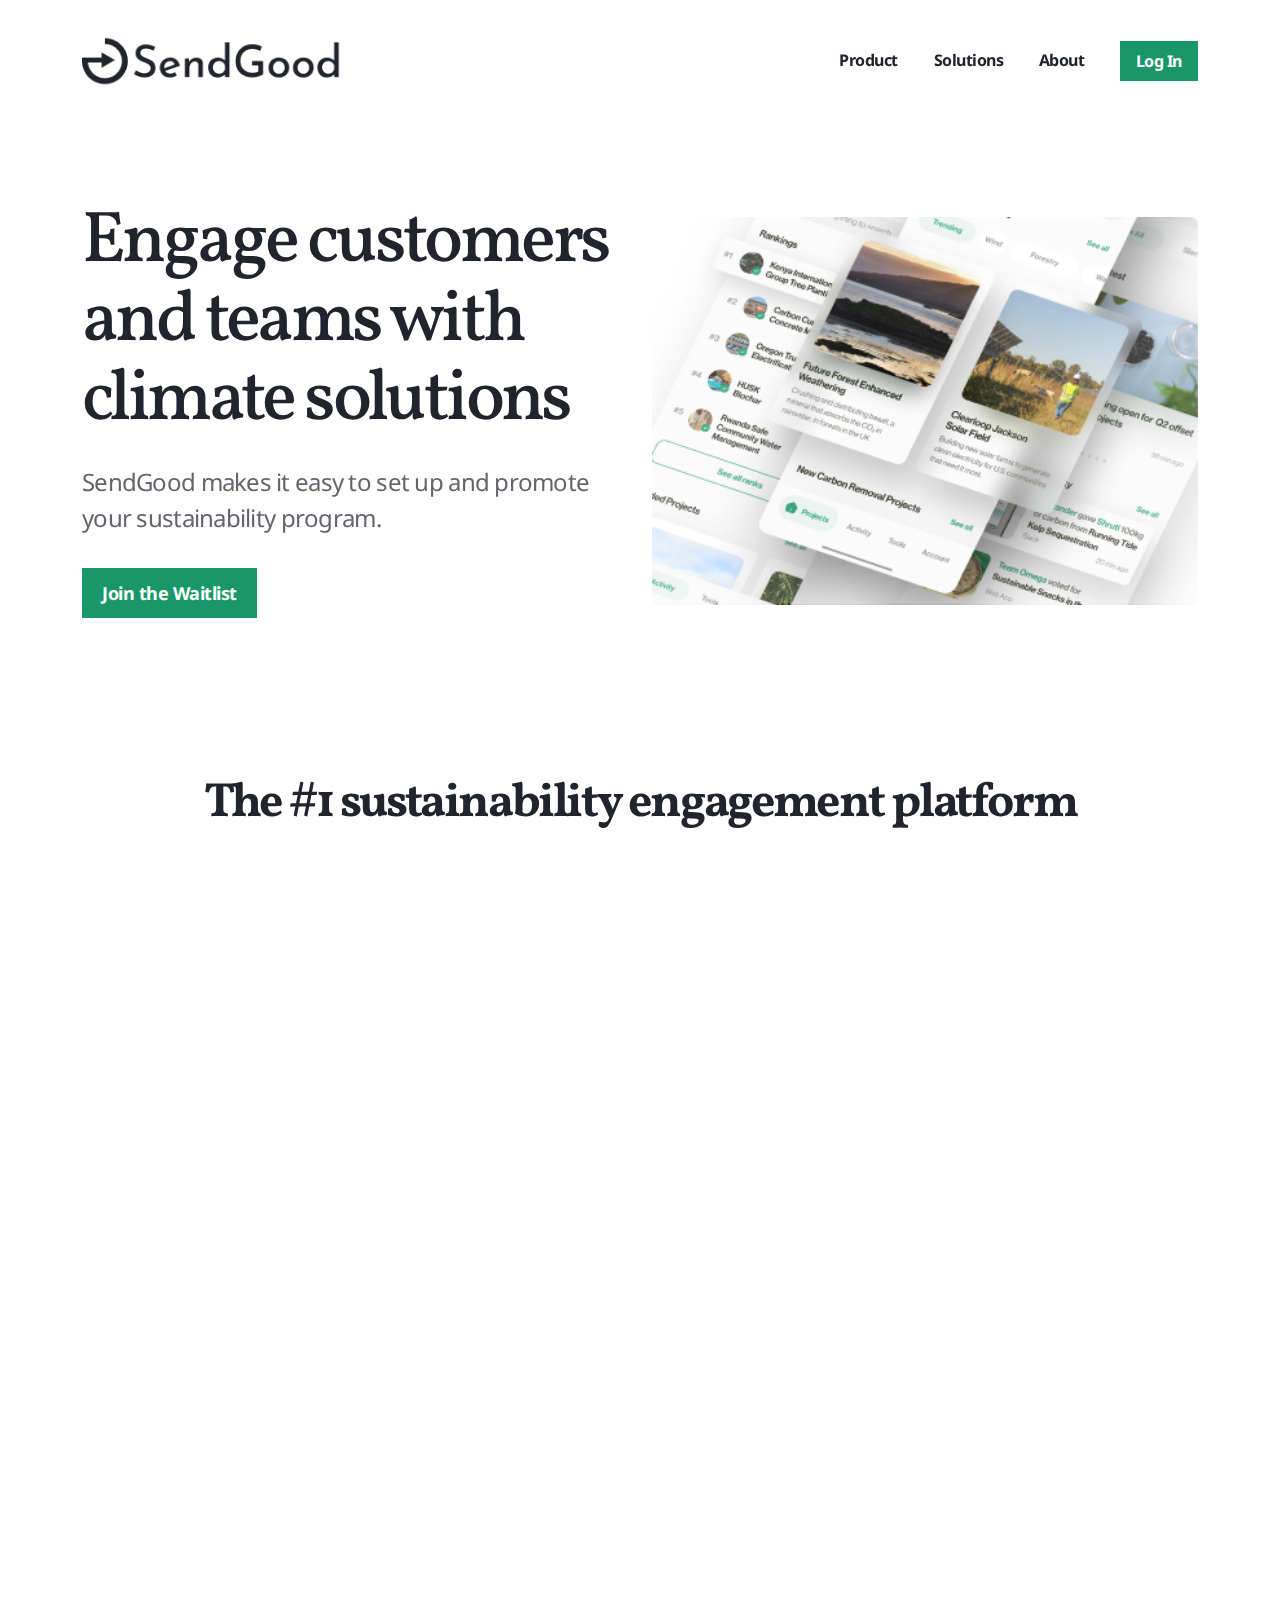
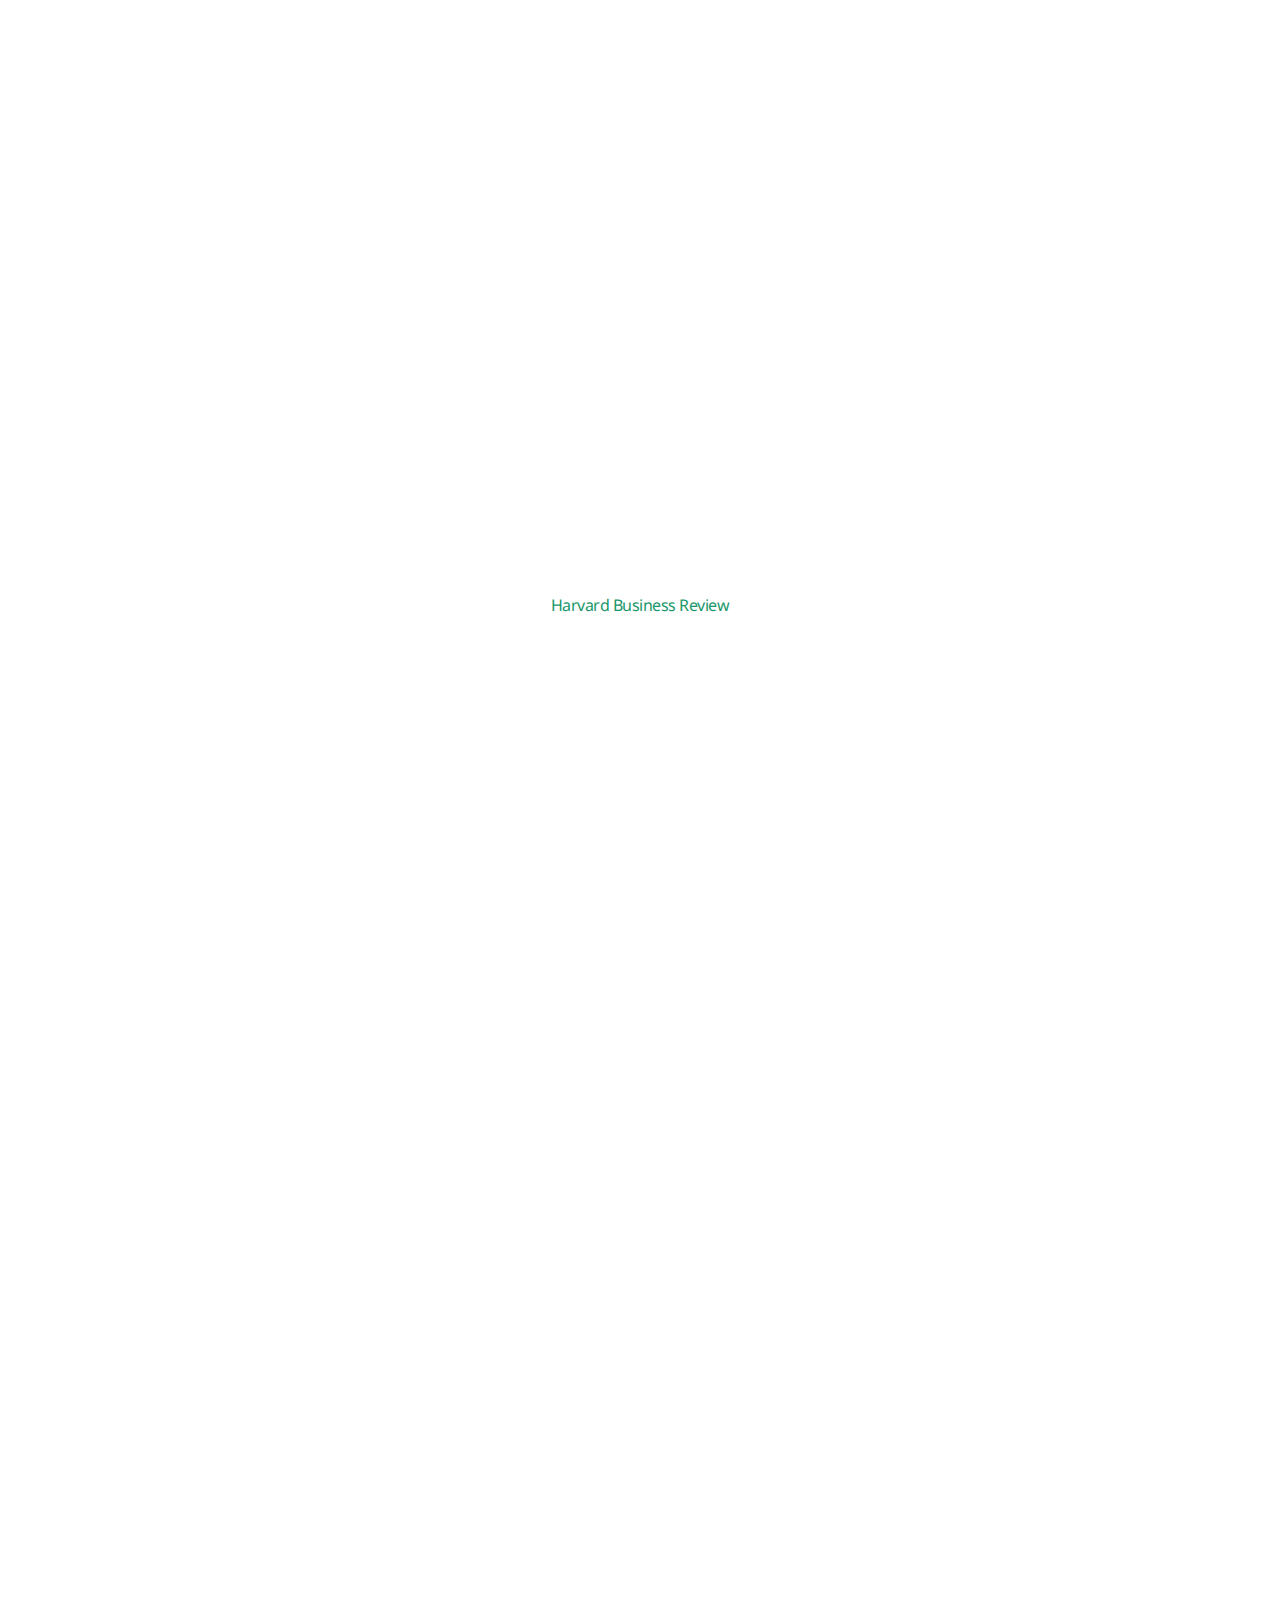
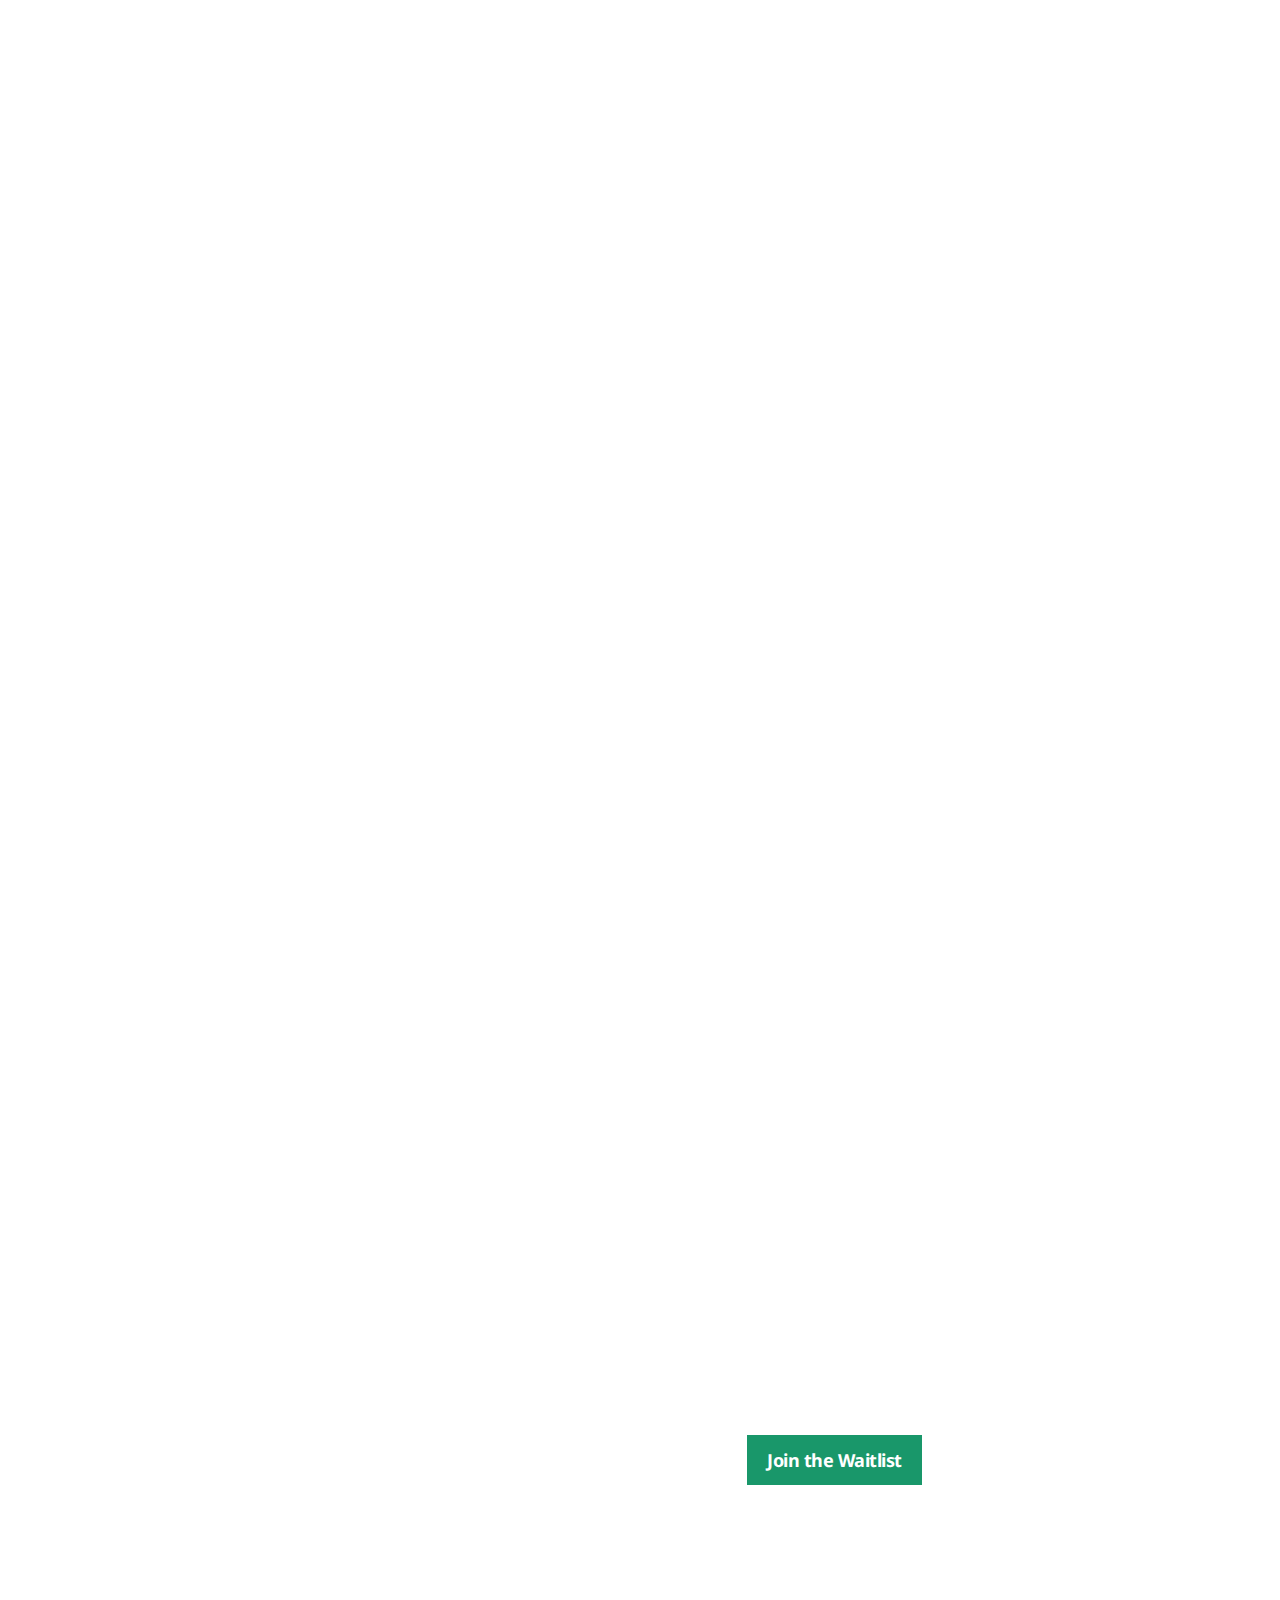
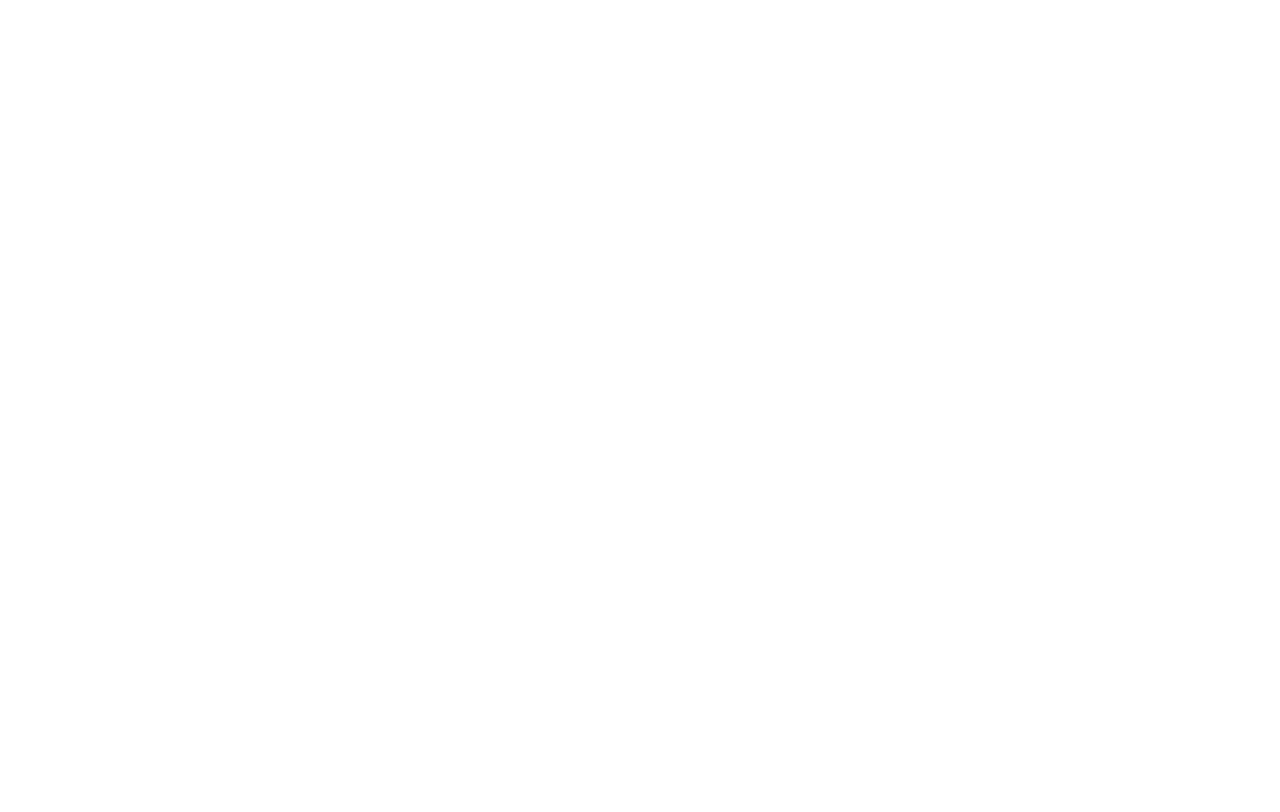
==== commit bdbec1d5: "fixed links" ====
--- a/index.html
+++ b/index.html
@@ -96,13 +96,15 @@
 						</a>
 					</div>
 					<div class="text-end col-9">
-						<a href="#" class="fw-bold mx-4 text-dark-1" data-aos="fade-down" data-aos-delay="100">
+						<a href="product.html" class="fw-bold mx-4 text-dark-1" data-aos="fade-down"
+							data-aos-delay="100">
 							Product
 						</a>
-						<a class="fw-bold mx-4 text-dark-1" data-aos="fade-down" data-aos-delay="150" href="#">
+						<a class="fw-bold mx-4 text-dark-1" data-aos="fade-down" data-aos-delay="150"
+							href="solutions.html">
 							Solutions
 						</a>
-						<a href="#" class="fw-bold mx-4 text-dark-1" data-aos="fade-down" data-aos-delay="200">
+						<a href="about.html" class="fw-bold mx-4 text-dark-1" data-aos="fade-down" data-aos-delay="200">
 							About
 						</a>
 						<a href="#" class="ms-4 btn btn-action-1 btn-sm rounded-2" data-aos="fade-down"
@@ -144,7 +146,7 @@
 								</div>
 								<div class="text-start modal-body">
 									<p>
-										<iframe width=600px height=800px
+										<iframe width=600 height=600
 											src="https://cdn.forms-content.sg-form.com/144c6a74-1ae4-11ec-b8b7-0ea5d240a7fe">
 										</iframe>
 									</p>
@@ -263,7 +265,7 @@
 	<!-- Content 3-->
 	<section class="py-10 py-lg-20 bg-bg-3 text-center">
 		<div class="container">
-			<h2 class="display-5 remove-br-md" data-aos="fade-down" data-aos-delay="150">
+			<h2 class="display-5 remove-br-md" data-aos="fade-down" data-aos-delay="50">
 				"In more than 90% of categories, sustainability-marketed products grew faster than their conventional
 				counterparts."
 			</h2>
@@ -507,8 +509,7 @@
 				<div class="d-none d-xxl-block col-xxl-1">
 				</div>
 				<div class="mb-md-15 mb-8 col-md-8 col-lg-5 col-xxl-4">
-					<a href="#" class="btn btn-action-1 float-lg-end" data-bs-toggle="modal"
-						data-bs-target="#custom-id-o5lh987u">
+					<a href="#" class="btn btn-action-1" data-bs-toggle="modal" data-bs-target="#custom-id-o5lh987u">
 						Join the Waitlist
 					</a>
 				</div>
@@ -527,59 +528,56 @@
 							class="img-fluid">
 					</a>
 				</div>
-				<div class="mb-sm-8 mb-md-0 col-lg-2 col-md-3 col-sm-6" data-aos="fade-down" data-aos-delay="150">
-				</div>
-				<div class="mb-sm-8 mb-md-0 col-lg-2 col-md-3 col-sm-12" data-aos="fade-down" data-aos-delay="150">
+				<div class="mb-sm-8 mb-md-0 col-lg-2 col-md-3 col-sm-6" data-aos="fade-down" data-aos-delay="50">
+				</div>
+				<div class="mb-sm-8 mb-md-0 col-lg-2 col-md-3 col-sm-12" data-aos="fade-down" data-aos-delay="50">
 					<h5 class="mb-4">
 						Product
 					</h5>
-					<a href="#" class="mb-4 me-2 me-sm-0 d-sm-block text-dark-1">
-						Marketplace
-					</a>
-					<a href="#" class="mb-4 me-2 me-sm-0 d-sm-block text-dark-1">
-						Project Voting
-					</a>
-					<a href="#" class="mb-4 me-2 me-sm-0 d-sm-block text-dark-1">
-						Employee Recognition
-					</a>
-					<a href="#" class="mb-4 me-2 me-sm-0 d-sm-block text-dark-1">
-						Customer Rewards
+					<a href="product.html#marketplace" class="mb-4 me-2 me-sm-0 d-sm-block text-dark-1">
+						Carbon Marketplace
+					</a>
+					<a href="product.html#voting" class="mb-4 me-2 me-sm-0 d-sm-block text-dark-1">
+						Voting &amp; Polling
+					</a>
+					<a href="product.html#rewards" class="mb-4 me-2 me-sm-0 d-sm-block text-dark-1">
+						Rewards &amp; Recognition
+					</a>
+					<a href="product.html#websites-reporting" class="mb-4 me-2 me-sm-0 d-sm-block text-dark-1">
+						Public Reporting &amp; Communication
 					</a>
 					<a href="#" class="mb-4 me-2 me-sm-0 d-sm-block text-dark-1">
 						White-Label Sites
 					</a>
 				</div>
-				<div class="mb-sm-8 mb-md-0 col-lg-2 col-md-3 col-sm-12" data-aos="fade-down" data-aos-delay="250">
+				<div class="mb-sm-8 mb-md-0 col-lg-2 col-md-3 col-sm-12" data-aos="fade-down" data-aos-delay="100">
 					<h5 class="mb-4">
 						Solutions
 					</h5>
-					<a href="#" class="mb-4 me-2 me-sm-0 d-sm-block text-dark-1">
+					<a href="solutions.html#csr" class="mb-4 me-2 me-sm-0 d-sm-block text-dark-1">
 						CSR &amp; ESG
 					</a>
-					<a href="#" class="mb-4 me-2 me-sm-0 d-sm-block text-dark-1">
-						Employee Engagement
-					</a>
-					<a href="#" class="mb-4 me-2 me-sm-0 d-sm-block text-dark-1">
+					<a href="solutions.html#hr" class="mb-4 me-2 me-sm-0 d-sm-block text-dark-1">
+						HR &amp; Managers
+					</a>
+					<a href="solutions.html#marketing" class="mb-4 me-2 me-sm-0 d-sm-block text-dark-1">
 						Marketing
 					</a>
-					<a href="#" class="mb-4 me-2 me-sm-0 d-sm-block text-dark-1">
+					<a href="solutions.html#relations" class="mb-4 me-2 me-sm-0 d-sm-block text-dark-1">
 						Public &amp; Investor Relations
 					</a>
 				</div>
-				<div class="col-lg-2 col-md-3 col-sm-12" data-aos="fade-down" data-aos-delay="400">
+				<div class="col-lg-2 col-md-3 col-sm-12" data-aos="fade-down" data-aos-delay="150">
 					<h5 class="mb-4">
 						Company
 					</h5>
-					<a href="#" class="mb-4 me-2 me-sm-0 d-sm-block text-dark-1">
+					<a href="about.html" class="mb-4 me-2 me-sm-0 d-sm-block text-dark-1">
 						About Us
 					</a>
-					<a href="#" class="mb-4 me-2 me-sm-0 d-sm-block text-dark-1">
-						Newsletter
-					</a>
-					<a href="#" class="mb-4 me-2 me-sm-0 d-sm-block text-dark-1">
+					<a href="about.html#careers" class="mb-4 me-2 me-sm-0 d-sm-block text-dark-1">
 						Careers
 					</a>
-					<a href="#" class="mb-4 me-2 me-sm-0 d-sm-block text-dark-1">
+					<a href="about.html#contact" class="mb-4 me-2 me-sm-0 d-sm-block text-dark-1">
 						Contact Us
 					</a>
 					<a href="#" class="mb-4 me-2 me-sm-0 d-sm-block text-dark-1">
@@ -587,7 +585,7 @@
 					</a>
 				</div>
 			</div>
-			<p class="fs-5 mb-0 mt-lg-0 mt-6" data-aos="fade-down" data-aos-delay="650">
+			<p class="fs-5 mb-0 mt-lg-0 mt-6" data-aos="fade-down" data-aos-delay="250">
 				Copyright © 2022 Reinventing, Inc
 			</p>
 		</div>
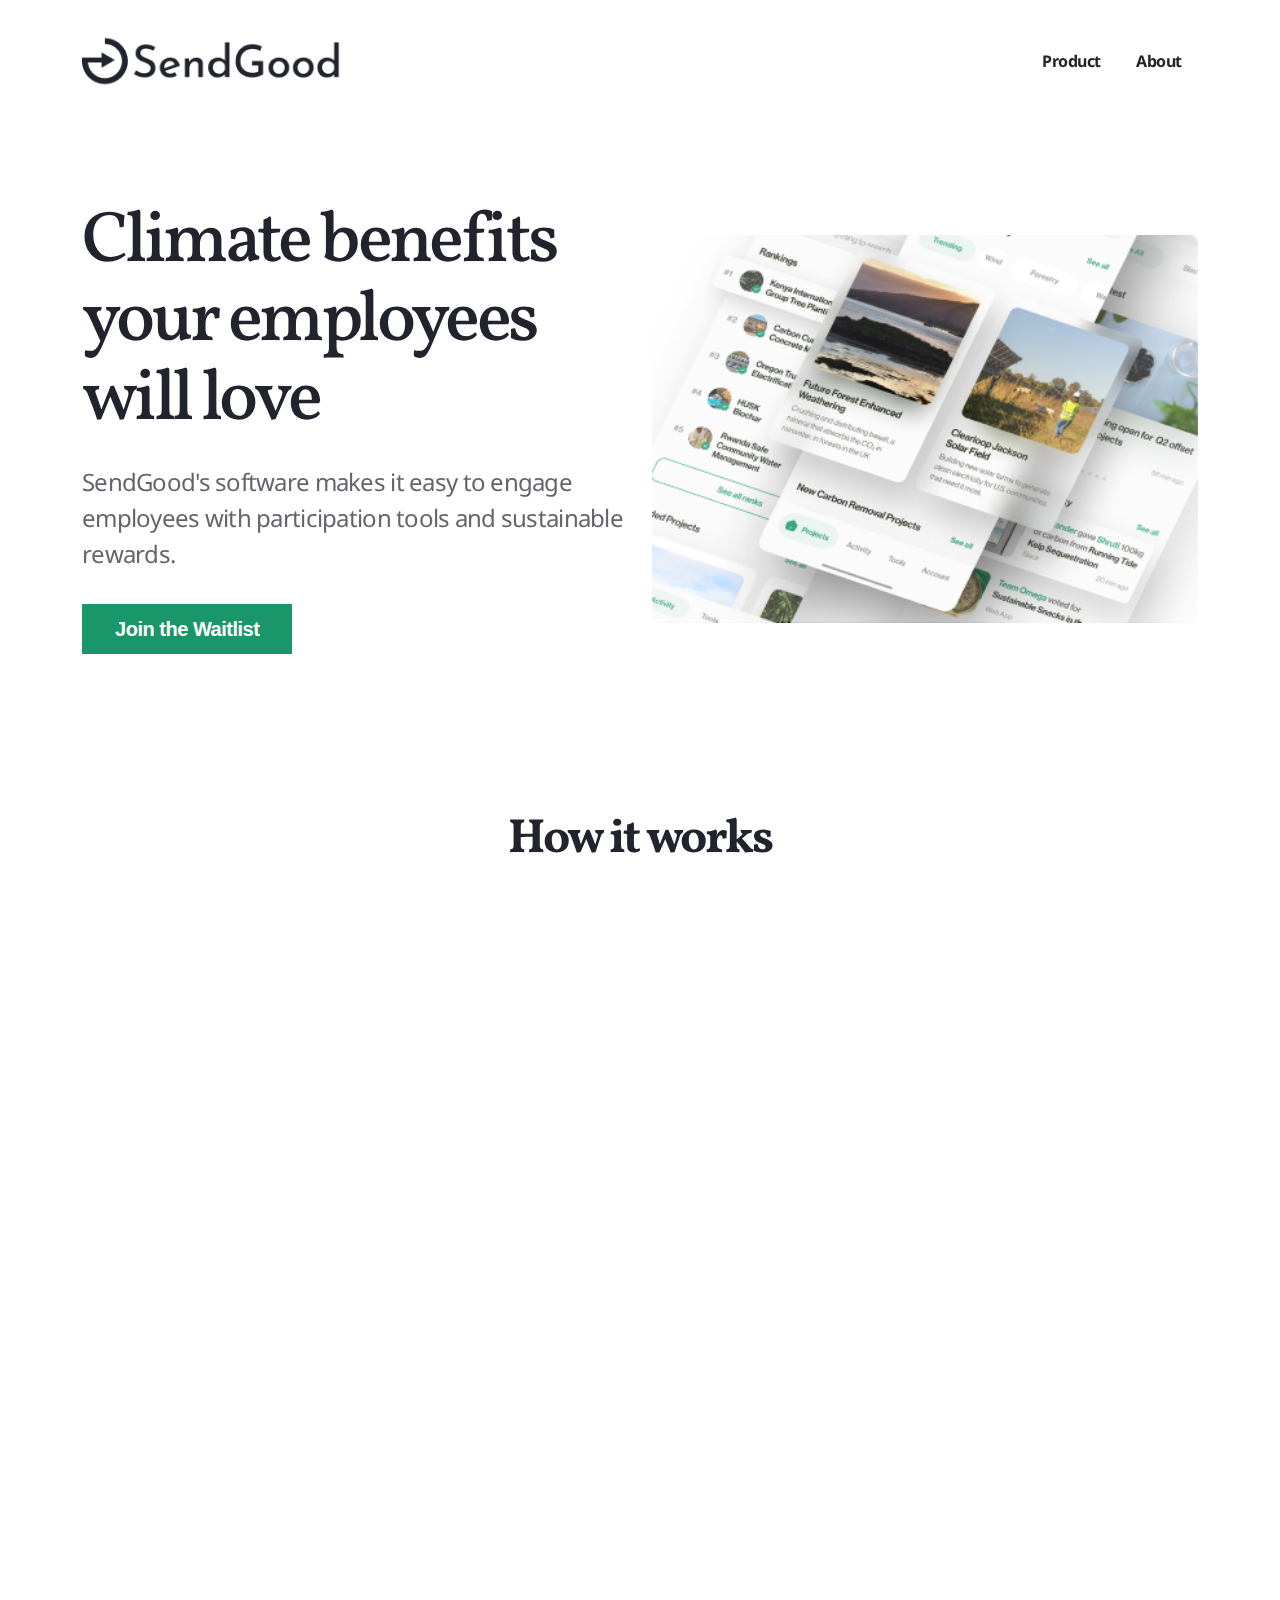
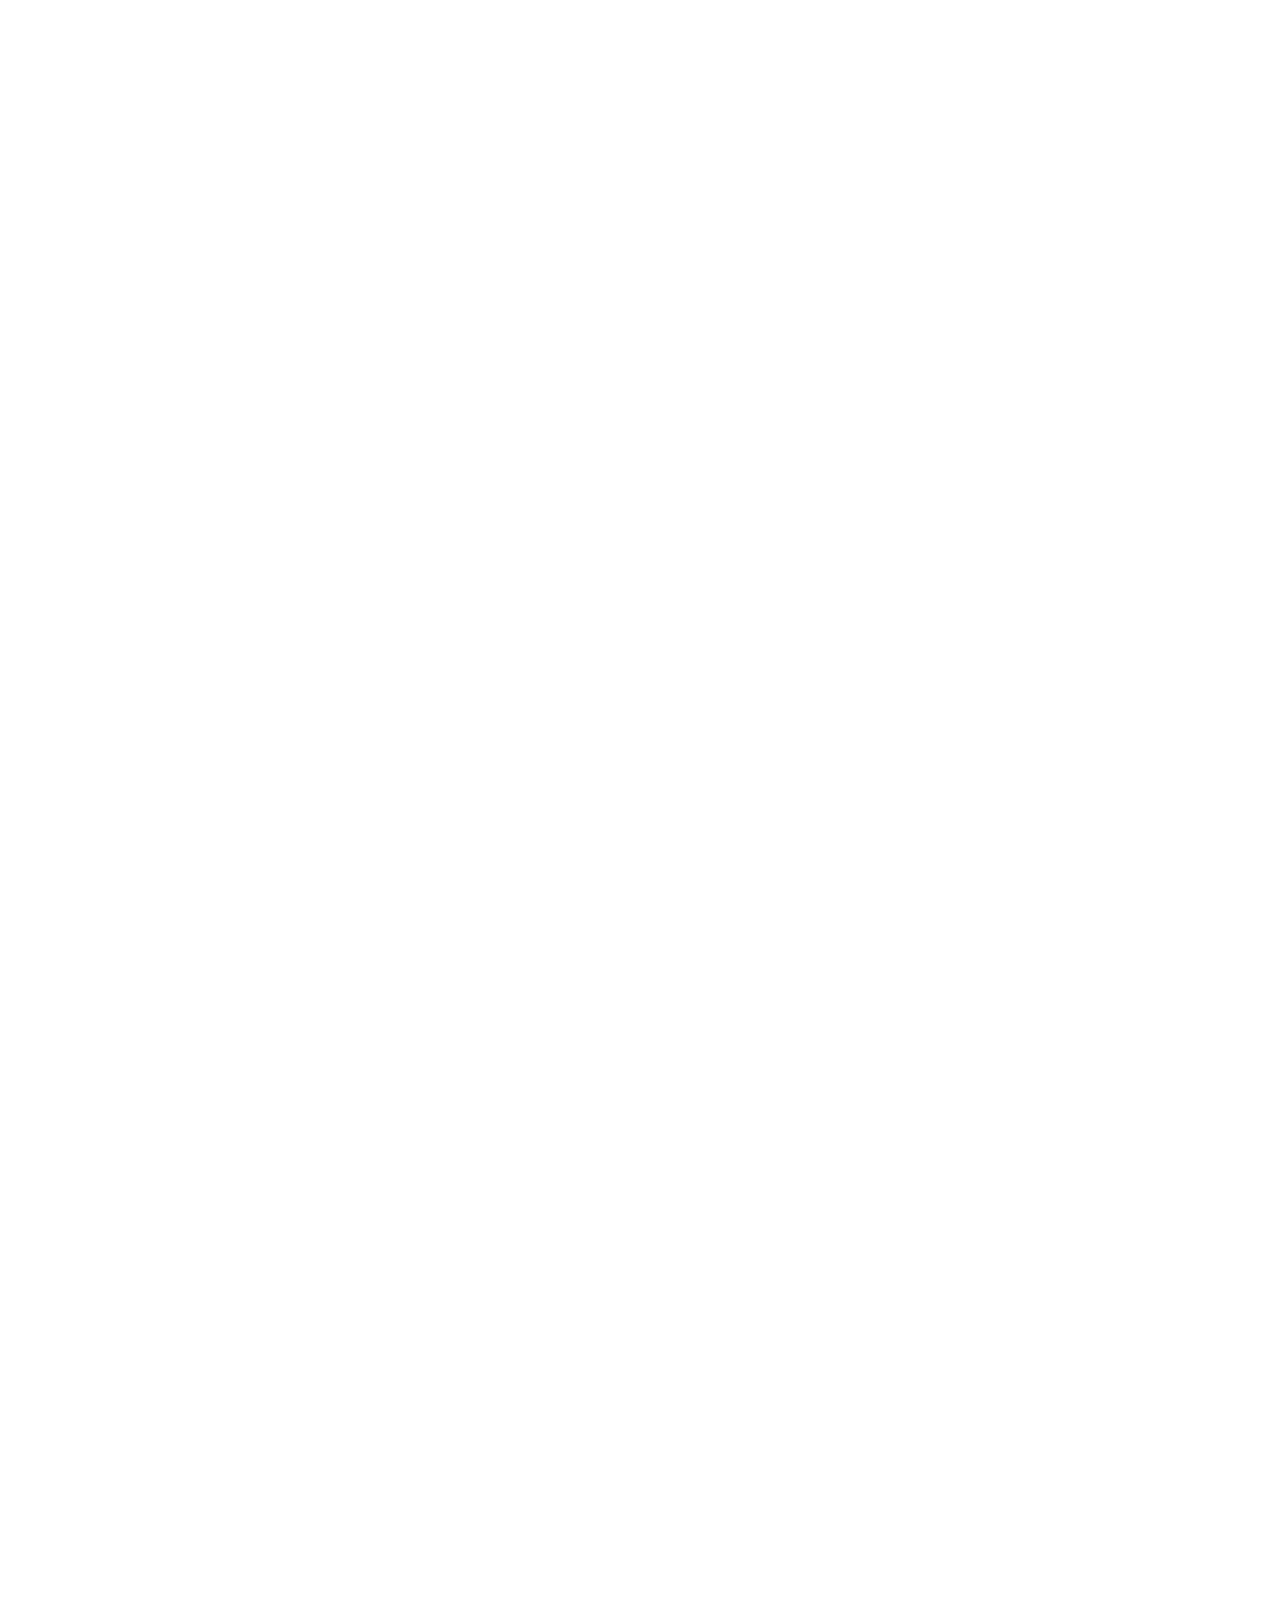
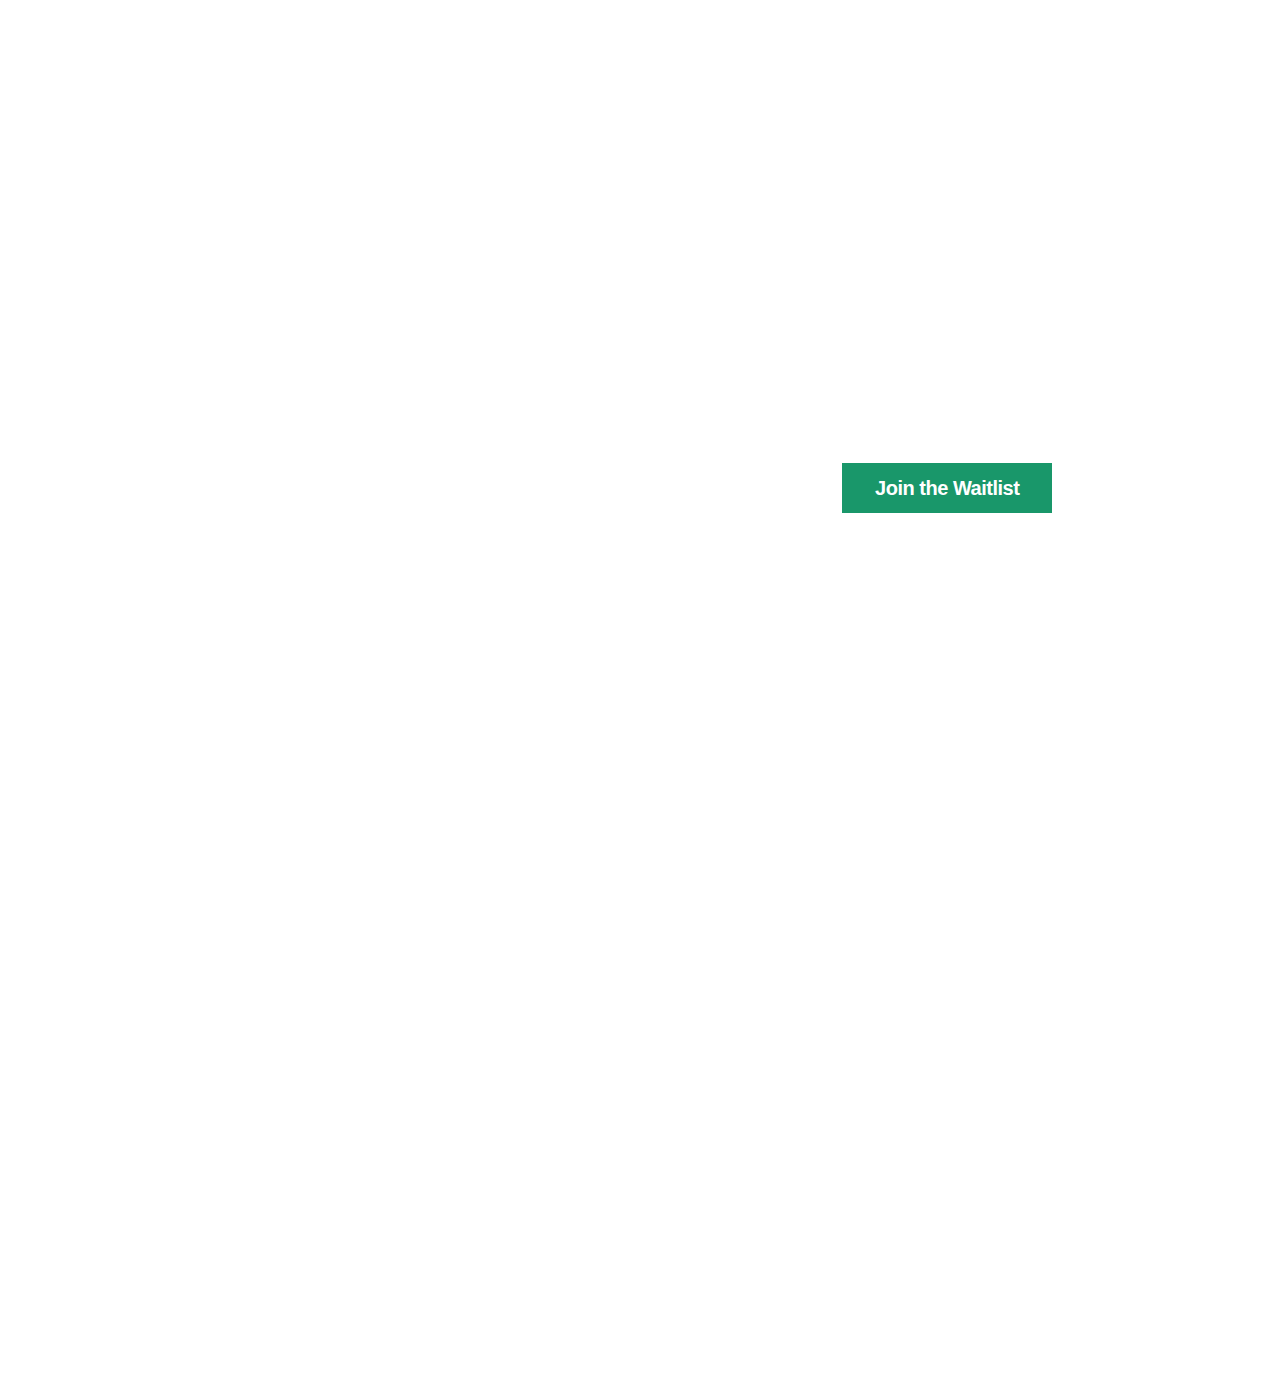
==== commit 187d04f0: "Climate benefits" ====
--- a/index.html
+++ b/index.html
@@ -3,9 +3,9 @@
 
 <head>
 	<meta charset="utf-8">
-	<title>SendGood - The #1 Sustainability Engagement Platform</title>
+	<title>SendGood - The Climate Benefits Platform</title>
 	<meta name="viewport" content="width=device-width, initial-scale=1">
-	<link rel="icon" href="i/favicon.png" type="image/x-icon">
+	<link rel="icon" href="i/favicon.png">
 	<!-- AOS 3.0.0-beta.6 plugin CSS (Animations) -->
 	<link rel="stylesheet" href="https://unpkg.com/aos@next/dist/aos.css" />
 	<!-- Google Fonts -->
@@ -16,16 +16,19 @@
 	<link href="css/styles.min.css" rel="stylesheet" />
 	<!-- jQuery 3.6.0 (uncomment line below if you need jQuery) -->
 	<!-- <script src="https://cdnjs.cloudflare.com/ajax/libs/jquery/3.6.0/jquery.min.js"></script> -->
+	<!-- Open graph settings (social networks sharing settings) -->
+	<!-- Open graph settings end -->
 </head>
 
 <body>
+
 	<!-- Navigation 5 -->
 	<nav class="bg-bg-3 sticky-top py-4 py-lg-7">
 		<div class="d-block d-lg-none">
 			<div class="container">
 				<div class="row align-items-center">
 					<div class="col-3" data-aos="fade-down" data-aos-delay="0">
-						<a href="#" class="btn btn-width-equal-height d-lg-none rounded-circle custom-mobile-nav-btn"
+						<a href="/" class="btn btn-width-equal-height d-lg-none rounded-circle custom-mobile-nav-btn"
 							data-bs-toggle="offcanvas" data-bs-target="#custom-id-519lpabb">
 							<svg width="20" height="20" viewBox="0 0 16 16" fill="none"
 								xmlns="http://www.w3.org/2000/svg" class="fill-light-1">
@@ -36,7 +39,7 @@
 						</a>
 					</div>
 					<div class="col-6 text-center" data-aos="fade-down" data-aos-delay="100">
-						<a href="#">
+						<a href="/">
 							<img src="i/sendgood-logox70h.png" srcset="i/sendgood-logox140h.png 2x" alt=""
 								class="img-fluid" data-aos="fade-down" data-aos-delay="0">
 						</a>
@@ -48,10 +51,10 @@
 		</div>
 		<div class="offcanvas offcanvas-start bg-bg-3" id="custom-id-519lpabb" aria-hidden="true">
 			<div class="offcanvas-header">
-				<a href="#">
+				<a href="/">
 					<img src="i/sendgood-logox70h.png" srcset="i/sendgood-logox140h.png 2x" alt="" class="img-fluid">
 				</a>
-				<a href="#" class="btn btn-sm btn-width-equal-height btn-bg-3" data-bs-dismiss="offcanvas">
+				<a href="/" class="btn btn-sm btn-width-equal-height btn-bg-3" data-bs-dismiss="offcanvas">
 					<svg width="24" height="24" viewBox="0 0 16 16" fill="none" xmlns="http://www.w3.org/2000/svg"
 						class="fill-dark-2">
 						<path
@@ -62,35 +65,27 @@
 			</div>
 			<div class="offcanvas-body">
 				<div>
-					<a href="#" class="fw-bold text-dark-1 py-2 d-inline-block">
+					<a href="/" class="fw-bold text-dark-1 py-2 d-inline-block">
 						Home
 					</a>
 				</div>
 				<div>
-					<a href="#" class="fw-bold text-dark-1 py-2 d-inline-block">
-						Features
+					<a href="product.html" class="fw-bold text-dark-1 py-2 d-inline-block">
+						Product
 					</a>
 				</div>
 				<div>
-					<a href="#" class="fw-bold text-dark-1 py-2 d-inline-block">
-						Blog
-					</a>
-				</div>
-				<div>
-					<a href="#" class="fw-bold text-dark-1 py-2 d-inline-block">
-						Prices
-					</a>
-				</div>
-				<a href="#" class="btn btn-action-1 btn-sm rounded-2 mt-4">
-					Get Started
-				</a>
+					<a class="fw-bold text-dark-1 py-2 d-inline-block" href="about.html">
+						About
+					</a>
+				</div>
 			</div>
 		</div>
 		<div class="d-none d-lg-block">
 			<div class="container">
 				<div class="row justify-content-between align-items-center">
 					<div class="col-3">
-						<a href="#">
+						<a href="/">
 							<img src="i/sendgood-logox70h.png" alt="SendGood" class="img-fluid" data-aos="fade-down"
 								data-aos-delay="0" srcset="i/sendgood-logox140h.png 2x">
 						</a>
@@ -100,24 +95,16 @@
 							data-aos-delay="100">
 							Product
 						</a>
-						<a class="fw-bold mx-4 text-dark-1" data-aos="fade-down" data-aos-delay="150"
-							href="solutions.html">
-							Solutions
-						</a>
-						<a href="about.html" class="fw-bold mx-4 text-dark-1" data-aos="fade-down" data-aos-delay="200">
+						<a class="fw-bold mx-4 text-dark-1" data-aos="fade-down" data-aos-delay="200" href="about.html">
 							About
 						</a>
-						<a href="#" class="ms-4 btn btn-action-1 btn-sm rounded-2" data-aos="fade-down"
-							data-aos-delay="250" data-bs-toggle="modal">
-							Log In
-						</a>
 					</div>
 				</div>
 			</div>
 		</div>
 	</nav>
 	<!-- Header 1 -->
-	<header class="py-20 bg-bg-3">
+	<header class="py-20">
 		<div class="container">
 			<div class="row align-items-center flex-md-row-reverse">
 				<div class="col-md-6">
@@ -126,46 +113,18 @@
 				</div>
 				<div class="col-md-6 mt-8 mt-md-0">
 					<h1 class="display-3 mb-6 visible" data-aos="fade-down" data-aos-delay="50">
-						Engage customers and teams with climate solutions
+						Climate benefits your employees will love
 					</h1>
 					<p class="mb-8 fs-1" data-aos="fade-down" data-aos-delay="100">
-						SendGood makes it easy to set up and promote your sustainability program.
-					</p>
-					<a href="#" class="btn btn-action-1" data-bs-toggle="modal" data-bs-target="#custom-id-o5lh987u">
-						Join the Waitlist
-					</a>
-					<div class="modal fade" id="custom-id-o5lh987u" tabindex="-1" aria-hidden="true">
-						<div class="modal-dialog modal-dialog-centered modal-dialog-scrollable modal-lg">
-							<div class="modal-content">
-								<div class="py-4 modal-header">
-									<h5 class="mb-0 text-dark-1">
-										Thank you for your interest
-									</h5>
-									<button type="button" class="btn-close" data-bs-dismiss="modal" aria-label="Close">
-									</button>
-								</div>
-								<div class="text-start modal-body">
-									<p>
-										<iframe width=600 height=600
-											src="https://cdn.forms-content.sg-form.com/144c6a74-1ae4-11ec-b8b7-0ea5d240a7fe">
-										</iframe>
-									</p>
-								</div>
-								<div class="py-2 modal-footer">
-									<div class="row g-0 align-items-center justify-content-between w-100">
-										<div class="col">
-										</div>
-										<div class="col-auto">
-											<button type="button" class="btn btn-sm btn-action-5"
-												data-bs-dismiss="modal">
-												Close
-											</button>
-										</div>
-									</div>
-								</div>
-							</div>
-						</div>
-					</div>
+						SendGood's software makes it easy to engage employees with participation tools and sustainable
+						rewards.
+					</p>
+					<button data-tf-popup="WtLbE17e" data-tf-iframe-props="title=SendGood Waitlist"
+						data-tf-medium="snippet"
+						style="all:unset;font-family:Helvetica,Arial,sans-serif;display:inline-block;max-width:100%;white-space:nowrap;overflow:hidden;text-overflow:ellipsis;background-color:#19976A;color:#FFFFFF;font-size:20px;border-radius:0px;padding:0 33px;font-weight:bold;height:50px;cursor:pointer;line-height:50px;text-align:center;margin:0;text-decoration:none;">Join
+						the Waitlist</button>
+					<script src="https://embed.typeform.com/next/embed.js"></script>
+
 				</div>
 			</div>
 		</div>
@@ -176,10 +135,9 @@
 			<div class="row justify-content-center">
 				<div class="col-xl-10 col-xxl-10 col-lg-10 col-md-10">
 					<h2 class="fw-bold display-5 mb-6" data-aos="fade-down" data-aos-delay="0">
-						The #1 sustainability engagement platform
+						How it works
 					</h2>
 					<p class="fs-2 mb-15" data-aos="fade-down" data-aos-delay="100">
-						Make the most of your sustainability program and net-zero spending.
 					</p>
 				</div>
 			</div>
@@ -195,11 +153,10 @@
 						</path>
 					</svg>
 					<h3 class="mb-4 mt-6">
-						Fund the Future
+						Add Sustainability
 					</h3>
-					<p class="mb-0 fs-4">
-						Discover vetted projects tailored to your business, from high-tech carbon removal to community
-						solar.
+					<p class="mb-0 fs-3">
+						Set up and promote a climate program that’s tailored to your business
 					</p>
 				</div>
 				<div class="col-lg-4 mt-8 mb-8 mt-lg-0 mb-lg-0 col-md-4" data-aos="fade-down" data-aos-delay="100">
@@ -214,11 +171,10 @@
 						</path>
 					</svg>
 					<h3 class="mb-4 mt-6">
-						Engage Employees
+						Empower Employees
 					</h3>
-					<p class="mb-0 fs-4">
-						Make your program participatory, with voting and rewards software that involve your community in
-						allocating your funds.
+					<p class="mb-0 fs-3">
+						Introduce sustainable rewards and engagement to your benefits program
 					</p>
 				</div>
 				<div class="col-lg-4 col-md-4" data-aos="fade-down" data-aos-delay="200">
@@ -232,11 +188,10 @@
 						</path>
 					</svg>
 					<h3 class="mb-4 mt-6">
-						Sell More
+						Invest in the Future
 					</h3>
-					<p class="mb-0 fs-4">
-						Sustainability sells, but only if your customers know about it. We make it easy to communicate
-						and market your ESG efforts.
+					<p class="mb-0 fs-3">
+						Attract investment, retain talent, and stand out as a sustainable brand
 					</p>
 				</div>
 			</div>
@@ -252,28 +207,16 @@
 				</div>
 				<div class="col-sm-10 col-md-8 col-lg-5 col-xxl-4">
 					<h2 class="display-5 mb-6" data-aos="fade-down" data-aos-delay="100">
-						Stand out from the crowd with unique funding opportunities.
+						Go green with the click of a button.
 					</h2>
 					<p class="fs-2 mb-0" data-aos="fade-down" data-aos-delay="200">
-						Support projects that make a difference to your customers, employees, and community through our
-						curated marketplace.
-					</p>
-				</div>
-			</div>
-		</div>
-	</section>
-	<!-- Content 3-->
-	<section class="py-10 py-lg-20 bg-bg-3 text-center">
-		<div class="container">
-			<h2 class="display-5 remove-br-md" data-aos="fade-down" data-aos-delay="50">
-				"In more than 90% of categories, sustainability-marketed products grew faster than their conventional
-				counterparts."
-			</h2>
-			<a href="https://hbr.org/2019/06/research-actually-consumers-do-buy-sustainable-products">
-				<div>
-					Harvard Business Review
-				</div>
-			</a>
+						We make sustainability simple, fast, and effective.
+						<br>
+						<br> Our experts have spent hundreds of hours vetting projects and services, so you can be sure
+						that your program makes a impact on day one.
+					</p>
+				</div>
+			</div>
 		</div>
 	</section>
 	<!-- Feature 20 -->
@@ -282,93 +225,47 @@
 			<div class="row justify-content-between mb-lg-20 mb-15">
 				<div class="mb-lg-0 mb-6 col-md-8 col-lg-7 col-xl-6 col-xxl-5">
 					<h2 class="display-5" data-aos="fade-down" data-aos-delay="0">
-						Engage your community
+						Your employees want to know what you're doing about climate change.
 					</h2>
 				</div>
 				<div class="col-md-8 col-lg-5">
 					<p class="fs-2 mb-0" data-aos="fade-down" data-aos-delay="50">
-						Your customers and employees care about climate change. Invite them to participate in your
-						sustainability programs and get involved.
+						Climate benefits are the easiest way support employees and the environment while growing your
+						business.
 					</p>
 				</div>
 			</div>
 			<div class="row justify-content-center">
 				<div class="col-sm-8 col-md-4 mb-15 mb-md-0" data-aos="fade-down" data-aos-delay="150">
-					<img src="i/project-votingsmall.png" srcset="i/project-voting.png 2x" alt=""
-						class="img-fluid mb-6 w-auto">
+					<img src="i/project-votingsmall.png" alt="" class="img-fluid mb-6 w-100"
+						srcset="i/project-voting.png 2x">
 					<h3 class="mb-4">
-						Project Voting
+						Participation
 					</h3>
 					<p class="fs-4 mb-0">
-						Let your users decide where you spend your sustainability dollars. Select a few projects and set
-						up public voting to make the process participatory.
+						Let employees vote on and decide which carbon removal and offset projects to fund.
 					</p>
 				</div>
 				<div class="col-sm-8 col-md-4 mb-15 mb-md-0" data-aos="fade-down" data-aos-delay="200">
 					<img src="i/employee-engagementsmall.png" srcset="i/employee-engagement.png 2x" alt=""
 						class="img-fluid w-100 mb-6">
 					<h3 class="mb-4">
-						Employee Engagement
+						Culture
 					</h3>
 					<p class="fs-4 mb-0">
-						Employees want to know that you're making an effort on the environment. We give you tools for
-						Slack and MS Teams to get them involved.
+						Send kudos for great work and encourage cross-team collaboration with our Slack integrations.
 					</p>
 				</div>
 				<div class="col-sm-8 col-md-4" data-aos="fade-down" data-aos-delay="250">
 					<img src="i/customerpointssmall.png" srcset="i/customerpoints.png 2x" alt=""
 						class="img-fluid w-100 mb-6">
 					<h3 class="mb-4">
-						Carbon Rewards
+						Rewards
 					</h3>
 					<p class="fs-4 mb-0">
-						Give your customers points that they can redeem on your sustainability projects, letting them
-						get engaged with your program and mission.
-					</p>
-				</div>
-			</div>
-		</div>
-	</section>
-	<!-- Feature 16 -->
-	<section class="py-10 py-lg-20 bg-bg-3 text-center text-lg-start">
-		<div class="container">
-			<div class="row justify-content-center justify-content-lg-start">
-				<div class="mb-8 mb-lg-0 col-sm-8 col-md-6">
-					<img src="i/dashboard-mocksmall.png" srcset="i/dashboard-mock.png 2x" alt="" class="img-fluid w-100"
-						data-aos="fade-down" data-aos-delay="0">
-				</div>
-				<div class="col-lg-1 col-xxl-1">
-				</div>
-				<div class="col-sm-10 col-md-7 col-lg-5 col-xxl-4">
-					<h2 class="display-6 mb-12" data-aos="fade-down" data-aos-delay="100">
-						Net-Zero? No Problem
-					</h2>
-					<div class="mb-12" data-aos="fade-down" data-aos-delay="150">
-						<h4 class="mb-4">
-							High-Quality Offset Projects
-						</h4>
-						<p class="fs-3 mb-0">
-							We make it easy to buy and track credits from top-tier carbon offset and removal projects.
-						</p>
-					</div>
-					<div class="mb-12" data-aos="fade-down" data-aos-delay="200">
-						<h4 class="mb-4">
-							Innovative Carbon Removal Technology
-						</h4>
-						<p class="fs-3 mb-0">
-							Join the likes of Stripe and Microsoft and support the cutting edge of carbon removal
-							R&amp;D.
-						</p>
-					</div>
-					<div data-aos="fade-down" data-aos-delay="250">
-						<h4 class="mb-4">
-							Accounting Integrations
-						</h4>
-						<p class="fs-3 mb-0">
-							We integrate with your existing carbon accounting platform. Need extra help? We do that,
-							too.
-						</p>
-					</div>
+						Reward employees with points they can spend on products and services in our sustainable
+						marketplace.
+					</p>
 				</div>
 			</div>
 		</div>
@@ -379,119 +276,157 @@
 			<div class="mb-md-20 mb-15 row flex-column">
 				<div class="mb-6 col-lg-8 col-xl-6">
 					<h2 class="display-5" data-aos="fade-down" data-aos-delay="0">
-						Use Cases
+						Stand out from the crowd
 					</h2>
 				</div>
 				<div class="col-md-8 col-xxl-5 col-xl-6 col-lg-7">
 					<p class="fs-2 mb-0" data-aos="fade-down" data-aos-delay="50">
-						No matter your role, you can use sustainability to make a difference for your team and company.
+						Build a better business with climate benefits
 					</p>
 				</div>
 			</div>
 			<div class="row justify-content-center justify-content-sm-start">
 				<div class="mb-15 col-10 col-sm-6 col-md-5 col-lg-4" data-aos="fade-down" data-aos-delay="100">
-					<svg width="41" height="40" viewBox="0 0 41 40" fill="none" xmlns="http://www.w3.org/2000/svg"
-						class="fill-action-1 mb-6">
-						<path fill-rule="evenodd" clip-rule="evenodd"
-							d="M13 5V0H0.5V12.5H5.5V27.5H0.5V40H13V35H28V40H40.5V27.5H35.5V12.5H40.5V0H28V5H13ZM28 7.5H13V12.5H8V27.5H13V32.5H28V27.5H33V12.5H28V7.5ZM30.5 2.5V10H38V2.5H30.5ZM38 30H30.5V37.5H38V30ZM10.5 37.5V30H3V37.5H10.5ZM3 10H10.5V2.5H3V10Z">
-						</path>
-					</svg>
-					<h5 class="mb-4">
-						Sustainability Executives
+					<!--?xml version="1.0" encoding="UTF-8"?-->
+					<!--?xml version="1.0" encoding="UTF-8"?-->
+					<svg width="100pt" height="100pt" version="1.1" viewBox="0 0 100 100"
+						xmlns="http://www.w3.org/2000/svg" class="fill-action-1 mb-6 h-25 w-auto">
+						<g fill="#199669">
+							<path d="m17.711 8.1133h64.586v3.125h-64.586z">
+							</path>
+							<path d="m17.711 90.039h64.586v3.125h-64.586z">
+							</path>
+							<path d="m7.4766 18.348h3.125v64.586h-3.125z">
+							</path>
+							<path d="m89.398 18.348h3.125v64.586h-3.125z">
+							</path>
+							<path d="m96.875 3.125v13.105h-13.105v-13.105h13.105m3.125-3.125h-19.355v19.355h19.355z">
+							</path>
+							<path d="m16.23 83.77v13.105h-13.105v-13.105h13.105m3.125-3.125h-19.355v19.355h19.355z">
+							</path>
+							<path d="m16.23 3.125v13.105h-13.105v-13.105h13.105m3.125-3.125h-19.355v19.355h19.355z">
+							</path>
+							<path d="m96.875 83.77v13.105h-13.105v-13.105h13.105m3.125-3.125h-19.355v19.355h19.355z">
+							</path>
+						</g>
+					</svg>
+					<h5 class="mb-4">
+						Retention
 					</h5>
 					<p class="mb-0">
-						We help you plan, implement, and execute high-quality sustainability plans that will make a
-						difference.
+						Keep your best employees with benefits that make a difference.
 					</p>
 				</div>
 				<div class="mb-15 col-10 col-sm-6 col-md-5 col-lg-4" data-aos="fade-down" data-aos-delay="150">
-					<svg width="41" height="40" viewBox="0 0 41 40" fill="none" xmlns="http://www.w3.org/2000/svg"
-						class="fill-action-1 mb-6">
-						<path fill-rule="evenodd" clip-rule="evenodd"
-							d="M15.166 2.5H2.66602V10H15.166V2.5ZM2.66602 0C2.00297 0 1.36709 0.263392 0.898249 0.732233C0.429408 1.20107 0.166016 1.83696 0.166016 2.5L0.166016 10C0.166016 10.663 0.429408 11.2989 0.898249 11.7678C1.36709 12.2366 2.00297 12.5 2.66602 12.5H15.166C15.8291 12.5 16.4649 12.2366 16.9338 11.7678C17.4026 11.2989 17.666 10.663 17.666 10V2.5C17.666 1.83696 17.4026 1.20107 16.9338 0.732233C16.4649 0.263392 15.8291 0 15.166 0L2.66602 0ZM37.666 30H25.166V37.5H37.666V30ZM25.166 27.5C24.503 27.5 23.8671 27.7634 23.3982 28.2322C22.9294 28.7011 22.666 29.337 22.666 30V37.5C22.666 38.163 22.9294 38.7989 23.3982 39.2678C23.8671 39.7366 24.503 40 25.166 40H37.666C38.3291 40 38.9649 39.7366 39.4338 39.2678C39.9026 38.7989 40.166 38.163 40.166 37.5V30C40.166 29.337 39.9026 28.7011 39.4338 28.2322C38.9649 27.7634 38.3291 27.5 37.666 27.5H25.166ZM15.166 20H2.66602V37.5H15.166V20ZM2.66602 17.5C2.00297 17.5 1.36709 17.7634 0.898249 18.2322C0.429408 18.7011 0.166016 19.337 0.166016 20L0.166016 37.5C0.166016 38.163 0.429408 38.7989 0.898249 39.2678C1.36709 39.7366 2.00297 40 2.66602 40H15.166C15.8291 40 16.4649 39.7366 16.9338 39.2678C17.4026 38.7989 17.666 38.163 17.666 37.5V20C17.666 19.337 17.4026 18.7011 16.9338 18.2322C16.4649 17.7634 15.8291 17.5 15.166 17.5H2.66602ZM37.666 2.5H25.166V20H37.666V2.5ZM25.166 0C24.503 0 23.8671 0.263392 23.3982 0.732233C22.9294 1.20107 22.666 1.83696 22.666 2.5V20C22.666 20.663 22.9294 21.2989 23.3982 21.7678C23.8671 22.2366 24.503 22.5 25.166 22.5H37.666C38.3291 22.5 38.9649 22.2366 39.4338 21.7678C39.9026 21.2989 40.166 20.663 40.166 20V2.5C40.166 1.83696 39.9026 1.20107 39.4338 0.732233C38.9649 0.263392 38.3291 0 37.666 0L25.166 0Z">
-						</path>
-					</svg>
-					<h5 class="mb-4">
-						HR
+					<!--?xml version="1.0" encoding="UTF-8"?-->
+					<!--?xml version="1.0" encoding="UTF-8"?-->
+					<svg width="100pt" height="100pt" version="1.1" viewBox="0 0 100 100"
+						xmlns="http://www.w3.org/2000/svg" class="fill-action-1 mb-6 w-auto h-25">
+						<g fill="#199669">
+							<path
+								d="m23.055 59.648c10.262 0 18.613 8.3516 18.613 18.613-0.003907 10.262-8.3516 18.613-18.613 18.613-10.266 0-18.617-8.3516-18.617-18.613s8.3516-18.613 18.617-18.613m0-3.125c-12.008 0-21.738 9.7344-21.738 21.738-0.003906 12.004 9.7305 21.738 21.738 21.738 12.008 0 21.738-9.7344 21.738-21.738-0.003907-12.004-9.7344-21.738-21.738-21.738z">
+							</path>
+							<path
+								d="m77.02 59.648c10.262 0 18.613 8.3516 18.613 18.613s-8.3477 18.613-18.613 18.613-18.613-8.3516-18.613-18.613 8.3516-18.613 18.613-18.613m0-3.125c-12.008 0-21.738 9.7344-21.738 21.738 0 12.008 9.7344 21.738 21.738 21.738 12.008 0 21.738-9.7344 21.738-21.738 0-12.004-9.7344-21.738-21.738-21.738z">
+							</path>
+							<path
+								d="m22.98 3.125c10.262 0 18.613 8.3516 18.613 18.613s-8.3516 18.613-18.613 18.613-18.613-8.3516-18.613-18.613 8.3477-18.613 18.613-18.613m0-3.125c-12.004 0-21.738 9.7344-21.738 21.738 0 12.008 9.7344 21.738 21.738 21.738 12.008 0 21.738-9.7344 21.738-21.738 0-12.004-9.7305-21.738-21.738-21.738z">
+							</path>
+							<path
+								d="m76.945 3.125c10.262 0 18.613 8.3516 18.613 18.613s-8.3516 18.613-18.613 18.613c-10.262 0-18.613-8.3516-18.613-18.613 0.003907-10.262 8.3516-18.613 18.613-18.613m0-3.125c-12.008 0-21.738 9.7344-21.738 21.738 0 12.008 9.7344 21.738 21.738 21.738 12.004 0 21.738-9.7344 21.738-21.738 0.003906-12.004-9.7305-21.738-21.738-21.738z">
+							</path>
+						</g>
+					</svg>
+					<h5 class="mb-4">
+						Recruiting
 					</h5>
 					<p class="mb-0">
-						Make it easy for employees to be involved in the company's sustainability efforts.
+						Attract the best candidates as a climate and future-focused company.
 					</p>
 				</div>
 				<div class="mb-15 col-10 col-sm-6 col-md-5 col-lg-4" data-aos="fade-down" data-aos-delay="200">
-					<svg width="41" height="40" viewBox="0 0 41 40" fill="none" xmlns="http://www.w3.org/2000/svg"
-						class="fill-action-1 mb-6">
-						<path fill-rule="evenodd" clip-rule="evenodd"
-							d="M35.834 22.5C36.497 22.5 37.1329 22.2366 37.6017 21.7678C38.0706 21.2989 38.334 20.663 38.334 20C38.334 19.337 38.0706 18.7011 37.6017 18.2322C37.1329 17.7634 36.497 17.5 35.834 17.5C35.1709 17.5 34.5351 17.7634 34.0662 18.2322C33.5974 18.7011 33.334 19.337 33.334 20C33.334 20.663 33.5974 21.2989 34.0662 21.7678C34.5351 22.2366 35.1709 22.5 35.834 22.5ZM35.834 25C37.1601 25 38.4318 24.4732 39.3695 23.5355C40.3072 22.5979 40.834 21.3261 40.834 20C40.834 18.6739 40.3072 17.4021 39.3695 16.4645C38.4318 15.5268 37.1601 15 35.834 15C34.5079 15 33.2361 15.5268 32.2985 16.4645C31.3608 17.4021 30.834 18.6739 30.834 20C30.834 21.3261 31.3608 22.5979 32.2985 23.5355C33.2361 24.4732 34.5079 25 35.834 25ZM5.83398 22.5C6.49703 22.5 7.13291 22.2366 7.60175 21.7678C8.07059 21.2989 8.33398 20.663 8.33398 20C8.33398 19.337 8.07059 18.7011 7.60175 18.2322C7.13291 17.7634 6.49703 17.5 5.83398 17.5C5.17094 17.5 4.53506 17.7634 4.06622 18.2322C3.59738 18.7011 3.33398 19.337 3.33398 20C3.33398 20.663 3.59738 21.2989 4.06622 21.7678C4.53506 22.2366 5.17094 22.5 5.83398 22.5ZM5.83398 25C7.16007 25 8.43184 24.4732 9.36952 23.5355C10.3072 22.5979 10.834 21.3261 10.834 20C10.834 18.6739 10.3072 17.4021 9.36952 16.4645C8.43184 15.5268 7.16007 15 5.83398 15C4.5079 15 3.23613 15.5268 2.29845 16.4645C1.36077 17.4021 0.833984 18.6739 0.833984 20C0.833984 21.3261 1.36077 22.5979 2.29845 23.5355C3.23613 24.4732 4.5079 25 5.83398 25Z">
-						</path>
-						<path fill-rule="evenodd" clip-rule="evenodd"
-							d="M4.58398 6.25C4.58398 5.25544 4.97907 4.30161 5.68233 3.59835C6.3856 2.89509 7.33942 2.5 8.33398 2.5H33.334C34.3285 2.5 35.2824 2.89509 35.9856 3.59835C36.6889 4.30161 37.084 5.25544 37.084 6.25V16.25H34.584V6.25C34.584 5.91848 34.4523 5.60054 34.2179 5.36612C33.9834 5.1317 33.6655 5 33.334 5H8.33398C8.00246 5 7.68452 5.1317 7.4501 5.36612C7.21568 5.60054 7.08398 5.91848 7.08398 6.25V16.25H4.58398V6.25ZM7.08398 23.75V33.75C7.08398 34.0815 7.21568 34.3995 7.4501 34.6339C7.68452 34.8683 8.00246 35 8.33398 35H33.334C33.6655 35 33.9834 34.8683 34.2179 34.6339C34.4523 34.3995 34.584 34.0815 34.584 33.75V23.75H37.084V33.75C37.084 34.7446 36.6889 35.6984 35.9856 36.4016C35.2824 37.1049 34.3285 37.5 33.334 37.5H8.33398C7.33942 37.5 6.3856 37.1049 5.68233 36.4016C4.97907 35.6984 4.58398 34.7446 4.58398 33.75V23.75H7.08398Z">
-						</path>
+					<svg width="100pt" height="100pt" version="1.1" viewBox="0 0 100 100"
+						xmlns="http://www.w3.org/2000/svg" class="fill-action-1 mb-6 w-auto h-25">
+						<g fill="#199669">
+							<path
+								d="m50 3.125c25.848 0 46.875 21.027 46.875 46.875s-21.027 46.875-46.875 46.875-46.875-21.027-46.875-46.875 21.027-46.875 46.875-46.875m0-3.125c-27.617 0-50 22.383-50 50s22.383 50 50 50 50-22.383 50-50-22.383-50-50-50z">
+							</path>
+							<path
+								d="m76.535 23.465v33.449h-33.453v-33.449h33.453m3.125-3.125h-39.703v39.699h39.699v-39.699z">
+							</path>
+							<path
+								d="m56.918 43.082v33.449h-33.453v-33.449h33.453m3.125-3.125h-39.703v39.699h39.699v-39.699z">
+							</path>
+						</g>
+					</svg>
+					<h5 class="mb-4">
+						Engagement
+					</h5>
+					<p class="mb-0">
+						Engage employees with direct participation and reward programs.
+					</p>
+				</div>
+				<div class="mb-15 col-10 col-sm-6 col-md-5 col-lg-4 mb-lg-0" data-aos="fade-down" data-aos-delay="200">
+					<!--?xml version="1.0" encoding="UTF-8"?-->
+					<svg width="100pt" height="100pt" version="1.1" viewBox="0 0 100 100"
+						xmlns="http://www.w3.org/2000/svg" class="fill-action-1 mb-6 w-auto h-25">
+						<g fill="#199669">
+							<path
+								d="m50 3.125c25.848 0 46.875 21.027 46.875 46.875s-21.027 46.875-46.875 46.875-46.875-21.027-46.875-46.875 21.027-46.875 46.875-46.875m0-3.125c-27.617 0-50 22.383-50 50s22.383 50 50 50 50-22.383 50-50-22.383-50-50-50z">
+							</path>
+							<path
+								d="m54.379 25v20.621h20.621v8.7578h-20.621v20.621h-8.7578v-20.621h-20.621v-8.7578h20.621v-20.621h8.7578m3.125-3.125h-15.008v20.621h-20.621v15.008h20.621v20.621h15.008v-20.621h20.621v-15.008h-20.621z">
+							</path>
+						</g>
+					</svg>
+					<h5 class="mb-4">
+						Wellness
+					</h5>
+					<p class="mb-0">
+						Reduce climate anxiety and encourage healthy activities.
+					</p>
+				</div>
+				<div class="mb-15 mb-md-0 col-10 col-sm-6 col-md-5 col-lg-4" data-aos="fade-down" data-aos-delay="250">
+					<!--?xml version="1.0" encoding="UTF-8"?-->
+					<svg width="100" height="100" viewBox="0 0 100 100" fill="none" xmlns="http://www.w3.org/2000/svg"
+						class="fill-action-1 mb-6 w-auto h-25">
 						<path
-							d="M29.419 10H12.249L12.084 14.985H13.049C13.574 11.855 14.579 11.37 18.4815 11.2475L19.339 11.22V27.0775C19.339 28.42 19.049 28.74 16.7165 28.9475V30H24.9515V28.9475C22.6065 28.74 22.3165 28.4225 22.3165 27.0775V11.22L23.1865 11.245C27.0865 11.37 28.094 11.855 28.619 14.985H29.584L29.419 10Z">
-						</path>
-					</svg>
-					<h5 class="mb-4">
-						Team Leads &amp; Managers
+							d="M22.027 96.8751H3.12498L3.12498 58.1841H22.027L22.027 96.8751ZM25.152 100L25.152 55.0591H-2.28882e-05L-2.28882e-05 100H25.152Z"
+							fill="#199669">
+						</path>
+						<path
+							d="M59.453 96.8751H40.551V29.6641H59.453L59.453 96.8751ZM62.578 100L62.578 26.5391H37.426V100H62.578Z"
+							fill="#199669">
+						</path>
+						<path d="M96.875 96.875H77.973V3.125L96.875 3.125V96.875ZM100 100V0L74.848 0V100H100Z"
+							fill="#199669">
+						</path>
+					</svg>
+					<h5 class="mb-4">
+						Investment
 					</h5>
 					<p class="mb-0">
-						Connect with remote team members using our Slack and Teams apps for employee recognition and
-						kudos.
-					</p>
-				</div>
-				<div class="mb-15 col-10 col-sm-6 col-md-5 col-lg-4 mb-lg-0" data-aos="fade-down" data-aos-delay="200">
-					<svg width="41" height="40" viewBox="0 0 41 40" fill="none" xmlns="http://www.w3.org/2000/svg"
-						class="fill-action-1 mb-6">
-						<path fill-rule="evenodd" clip-rule="evenodd"
-							d="M0.5 31.25C0.5 32.2446 0.895088 33.1984 1.59835 33.9017C2.30161 34.6049 3.25544 35 4.25 35H36.75C37.7446 35 38.6984 34.6049 39.4016 33.9017C40.1049 33.1984 40.5 32.2446 40.5 31.25V16.25H38V31.25C38 31.5815 37.8683 31.8995 37.6339 32.1339C37.3995 32.3683 37.0815 32.5 36.75 32.5H4.25C3.91848 32.5 3.60054 32.3683 3.36612 32.1339C3.1317 31.8995 3 31.5815 3 31.25V16.25H0.5V31.25Z">
-						</path>
-						<path fill-rule="evenodd" clip-rule="evenodd"
-							d="M0.5 11.25C0.5 10.2554 0.895088 9.30161 1.59835 8.59835C2.30161 7.89509 3.25544 7.5 4.25 7.5H36.75C37.7446 7.5 38.6984 7.89509 39.4016 8.59835C40.1049 9.30161 40.5 10.2554 40.5 11.25V17.21L21.465 22.285C20.8327 22.4534 20.1673 22.4534 19.535 22.285L0.5 17.21V11.25ZM4.25 10C3.91848 10 3.60054 10.1317 3.36612 10.3661C3.1317 10.6005 3 10.9185 3 11.25V15.29L20.1775 19.87C20.3888 19.9264 20.6112 19.9264 20.8225 19.87L38 15.29V11.25C38 10.9185 37.8683 10.6005 37.6339 10.3661C37.3995 10.1317 37.0815 10 36.75 10H4.25ZM13 6.25C13 5.25544 13.3951 4.30161 14.0983 3.59835C14.8016 2.89509 15.7554 2.5 16.75 2.5H24.25C25.2446 2.5 26.1984 2.89509 26.9017 3.59835C27.6049 4.30161 28 5.25544 28 6.25V7.5H25.5V6.25C25.5 5.91848 25.3683 5.60054 25.1339 5.36612C24.8995 5.1317 24.5815 5 24.25 5H16.75C16.4185 5 16.1005 5.1317 15.8661 5.36612C15.6317 5.60054 15.5 5.91848 15.5 6.25V7.5H13V6.25Z">
-						</path>
-					</svg>
-					<h5 class="mb-4">
-						Public Relations
+						Fulfill ESG goals and attract funding for socially conscious companies.
+					</p>
+				</div>
+				<div class="col-10 col-sm-6 col-md-5 col-lg-4" data-aos="fade-down" data-aos-delay="300">
+					<!--?xml version="1.0" encoding="UTF-8"?-->
+					<svg width="100pt" height="100pt" version="1.1" viewBox="0 0 100 100"
+						xmlns="http://www.w3.org/2000/svg" class="fill-action-1 mb-6 h-25 w-auto">
+						<g fill="#199669">
+							<path
+								d="m50 3.25 44.531 12.633c-0.55859 4.2305-2.1953 13.539-6.6875 25.258-5.4961 14.352-16.5 35.301-37.844 54.672-21.344-19.371-32.344-40.32-37.844-54.676-4.4922-11.723-6.1289-21.027-6.6875-25.254l44.531-12.633m0-3.25-47.922 13.594s2.8594 46.957 47.922 86.406c45.062-39.449 47.922-86.406 47.922-86.406z">
+							</path>
+							<path
+								d="m50 28.578 2.1758 7.2734 0.66406 2.2305h10.055l-6.4727 5.1172-1.6641 1.3164 0.60547 2.0312 2.3359 7.8203-5.7656-4.5547-1.9336-1.5391-1.9375 1.5312-5.7656 4.5547 2.3359-7.8203 0.60547-2.0312-1.6641-1.3164-6.4727-5.1172h10.055l0.66406-2.2305 2.1797-7.2656m0-10.918-5.168 17.301h-16.723l13.527 10.691-5.168 17.301 13.531-10.695 13.527 10.691-5.168-17.301 13.527-10.691h-16.723z">
+							</path>
+						</g>
+					</svg>
+					<h5 class="mb-4">
+						Brand
 					</h5>
 					<p class="mb-0">
-						Generate beautiful white label websites and media kits based on the projects you fund.
-					</p>
-				</div>
-				<div class="mb-15 mb-md-0 col-10 col-sm-6 col-md-5 col-lg-4" data-aos="fade-down" data-aos-delay="250">
-					<svg width="41" height="40" viewBox="0 0 41 40" fill="none" xmlns="http://www.w3.org/2000/svg"
-						class="fill-action-1 mb-6">
-						<path fill-rule="evenodd" clip-rule="evenodd"
-							d="M0.166016 26.25C0.166016 25.9185 0.297712 25.6005 0.532132 25.3661C0.766553 25.1317 1.0845 25 1.41602 25H38.916C39.2475 25 39.5655 25.1317 39.7999 25.3661C40.0343 25.6005 40.166 25.9185 40.166 26.25C40.166 26.5815 40.0343 26.8995 39.7999 27.1339C39.5655 27.3683 39.2475 27.5 38.916 27.5H1.41602C1.0845 27.5 0.766553 27.3683 0.532132 27.1339C0.297712 26.8995 0.166016 26.5815 0.166016 26.25Z">
-						</path>
-						<path
-							d="M30.166 2.5H10.166C8.83993 2.5 7.56816 3.02678 6.63048 3.96447C5.6928 4.90215 5.16602 6.17392 5.16602 7.5V22.5H7.66602V7.5C7.66602 6.83696 7.92941 6.20107 8.39825 5.73223C8.86709 5.26339 9.50297 5 10.166 5H30.166C30.8291 5 31.4649 5.26339 31.9338 5.73223C32.4026 6.20107 32.666 6.83696 32.666 7.5V22.5H35.166V7.5C35.166 6.17392 34.6392 4.90215 33.7015 3.96447C32.7639 3.02678 31.4921 2.5 30.166 2.5ZM35.166 30H32.666V32.5C32.666 33.163 32.4026 33.7989 31.9338 34.2678C31.4649 34.7366 30.8291 35 30.166 35H10.166C9.50297 35 8.86709 34.7366 8.39825 34.2678C7.92941 33.7989 7.66602 33.163 7.66602 32.5V30H5.16602V32.5C5.16602 33.8261 5.6928 35.0979 6.63048 36.0355C7.56816 36.9732 8.83993 37.5 10.166 37.5H30.166C31.4921 37.5 32.7639 36.9732 33.7015 36.0355C34.6392 35.0979 35.166 33.8261 35.166 32.5V30Z">
-						</path>
-					</svg>
-					<h5 class="mb-4">
-						Finance
-					</h5>
-					<p class="mb-0">
-						Target net-zero or a fixed spend. Turn your spending from a cost into a marketing and community
-						asset.
-					</p>
-				</div>
-				<div class="col-10 col-sm-6 col-md-5 col-lg-4" data-aos="fade-down" data-aos-delay="300">
-					<svg width="41" height="40" viewBox="0 0 41 40" fill="none" xmlns="http://www.w3.org/2000/svg"
-						class="fill-action-1 mb-6">
-						<path fill-rule="evenodd" clip-rule="evenodd"
-							d="M35.834 5H5.83398C5.17094 5 4.53506 5.26339 4.06622 5.73223C3.59738 6.20107 3.33398 6.83696 3.33398 7.5V32.5C3.33398 33.163 3.59738 33.7989 4.06622 34.2678C4.53506 34.7366 5.17094 35 5.83398 35H35.834C36.497 35 37.1329 34.7366 37.6017 34.2678C38.0706 33.7989 38.334 33.163 38.334 32.5V7.5C38.334 6.83696 38.0706 6.20107 37.6017 5.73223C37.1329 5.26339 36.497 5 35.834 5ZM5.83398 2.5C4.5079 2.5 3.23613 3.02678 2.29845 3.96447C1.36077 4.90215 0.833984 6.17392 0.833984 7.5L0.833984 32.5C0.833984 33.8261 1.36077 35.0979 2.29845 36.0355C3.23613 36.9732 4.5079 37.5 5.83398 37.5H35.834C37.1601 37.5 38.4318 36.9732 39.3695 36.0355C40.3072 35.0979 40.834 33.8261 40.834 32.5V7.5C40.834 6.17392 40.3072 4.90215 39.3695 3.96447C38.4318 3.02678 37.1601 2.5 35.834 2.5H5.83398Z">
-						</path>
-						<path fill-rule="evenodd" clip-rule="evenodd" d="M38.334 15H3.33398V12.5H38.334V15Z">
-						</path>
-						<path
-							d="M8.33398 8.75C8.33398 9.08152 8.20229 9.39946 7.96787 9.63388C7.73345 9.8683 7.41551 10 7.08398 10C6.75246 10 6.43452 9.8683 6.2001 9.63388C5.96568 9.39946 5.83398 9.08152 5.83398 8.75C5.83398 8.41848 5.96568 8.10054 6.2001 7.86612C6.43452 7.6317 6.75246 7.5 7.08398 7.5C7.41551 7.5 7.73345 7.6317 7.96787 7.86612C8.20229 8.10054 8.33398 8.41848 8.33398 8.75ZM12.084 8.75C12.084 9.08152 11.9523 9.39946 11.7179 9.63388C11.4834 9.8683 11.1655 10 10.834 10C10.5025 10 10.1845 9.8683 9.9501 9.63388C9.71568 9.39946 9.58398 9.08152 9.58398 8.75C9.58398 8.41848 9.71568 8.10054 9.9501 7.86612C10.1845 7.6317 10.5025 7.5 10.834 7.5C11.1655 7.5 11.4834 7.6317 11.7179 7.86612C11.9523 8.10054 12.084 8.41848 12.084 8.75ZM15.834 8.75C15.834 9.08152 15.7023 9.39946 15.4679 9.63388C15.2334 9.8683 14.9155 10 14.584 10C14.2525 10 13.9345 9.8683 13.7001 9.63388C13.4657 9.39946 13.334 9.08152 13.334 8.75C13.334 8.41848 13.4657 8.10054 13.7001 7.86612C13.9345 7.6317 14.2525 7.5 14.584 7.5C14.9155 7.5 15.2334 7.6317 15.4679 7.86612C15.7023 8.10054 15.834 8.41848 15.834 8.75Z">
-						</path>
-					</svg>
-					<h5 class="mb-4">
-						Marketing
-					</h5>
-					<p class="mb-0">
-						Engage customers in a new way around your company's sustainability efforts with participatory
-						outreach tools.
+						Become known as a climate-friendly brand and stand out from competitors.
 					</p>
 				</div>
 			</div>
@@ -501,17 +436,17 @@
 	<section class="py-10 py-lg-20 bg-bg-3 text-center">
 		<div class="container">
 			<div class="row justify-content-md-between justify-content-xxl-center text-md-start">
-				<div class="mb-4 mb-lg-0 col-md-8 col-lg-7 col-xxl-5">
+				<div class="mb-4 mb-lg-0 col-lg-8 col-md-9 col-xxl-7">
 					<h2 class="display-5" data-aos="fade-down" data-aos-delay="0">
-						Sustainability is an asset
+						The Climate Benefits Platform
 					</h2>
 				</div>
-				<div class="d-none d-xxl-block col-xxl-1">
-				</div>
-				<div class="mb-md-15 mb-8 col-md-8 col-lg-5 col-xxl-4">
-					<a href="#" class="btn btn-action-1" data-bs-toggle="modal" data-bs-target="#custom-id-o5lh987u">
-						Join the Waitlist
-					</a>
+				<div class="mb-md-15 mb-8 col-xxl-3 col-lg-4 col-md-5">
+					<button data-tf-popup="WtLbE17e" data-tf-iframe-props="title=SendGood Waitlist"
+						data-tf-medium="snippet"
+						style="all:unset;font-family:Helvetica,Arial,sans-serif;display:inline-block;max-width:100%;white-space:nowrap;overflow:hidden;text-overflow:ellipsis;background-color:#19976A;color:#FFFFFF;font-size:20px;border-radius:0px;padding:0 33px;font-weight:bold;height:50px;cursor:pointer;line-height:50px;text-align:center;margin:0;text-decoration:none;">Join
+						the Waitlist</button>
+					<script src="https://embed.typeform.com/next/embed.js"></script>
 				</div>
 			</div>
 			<img src="i/sustainabilitysmall.png" srcset="i/sustainability.png 2x" alt="" class="img-fluid"
@@ -523,7 +458,7 @@
 		<div class="container">
 			<div class="row">
 				<div class="mb-8 mb-md-0 col-lg-3 col-xl-3" data-aos="fade-down" data-aos-delay="0">
-					<a href="#" class="mb-4">
+					<a href="/" class="mb-4">
 						<img src="i/sendgood-logox70h.png" srcset="i/sendgood-logox140h.png 2x" alt=""
 							class="img-fluid">
 					</a>
@@ -543,28 +478,8 @@
 					<a href="product.html#rewards" class="mb-4 me-2 me-sm-0 d-sm-block text-dark-1">
 						Rewards &amp; Recognition
 					</a>
-					<a href="product.html#websites-reporting" class="mb-4 me-2 me-sm-0 d-sm-block text-dark-1">
-						Public Reporting &amp; Communication
-					</a>
-					<a href="#" class="mb-4 me-2 me-sm-0 d-sm-block text-dark-1">
-						White-Label Sites
-					</a>
-				</div>
-				<div class="mb-sm-8 mb-md-0 col-lg-2 col-md-3 col-sm-12" data-aos="fade-down" data-aos-delay="100">
-					<h5 class="mb-4">
-						Solutions
-					</h5>
-					<a href="solutions.html#csr" class="mb-4 me-2 me-sm-0 d-sm-block text-dark-1">
-						CSR &amp; ESG
-					</a>
-					<a href="solutions.html#hr" class="mb-4 me-2 me-sm-0 d-sm-block text-dark-1">
-						HR &amp; Managers
-					</a>
-					<a href="solutions.html#marketing" class="mb-4 me-2 me-sm-0 d-sm-block text-dark-1">
-						Marketing
-					</a>
-					<a href="solutions.html#relations" class="mb-4 me-2 me-sm-0 d-sm-block text-dark-1">
-						Public &amp; Investor Relations
+					<a href="product.html#wellness" class="mb-4 me-2 me-sm-0 d-sm-block text-dark-1">
+						Wellness &amp; Activities
 					</a>
 				</div>
 				<div class="col-lg-2 col-md-3 col-sm-12" data-aos="fade-down" data-aos-delay="150">
@@ -599,6 +514,7 @@
 
 	<!-- Startup JS (Custom js for all blocks) - Remove ".min" if you want to edit a JS code -->
 	<script src="js/scripts.min.js"></script>
+
 </body>
 
 </html>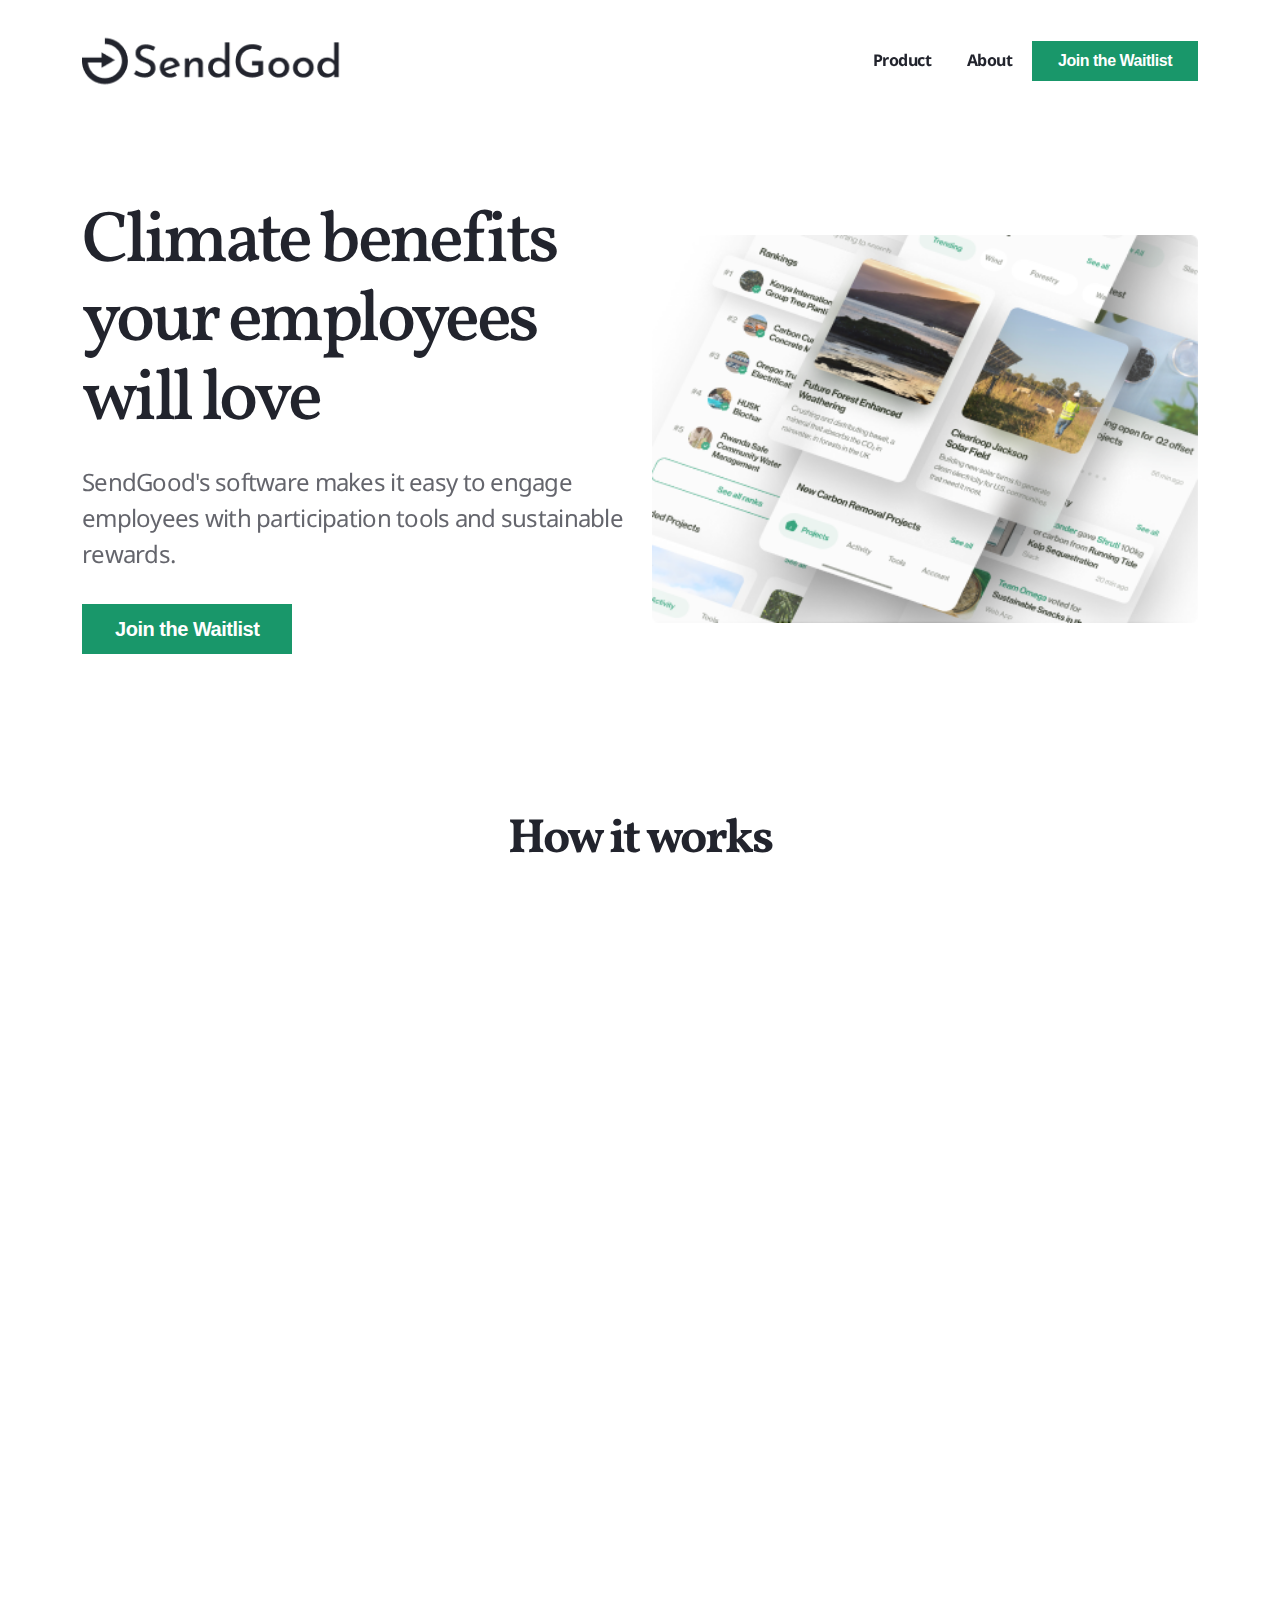
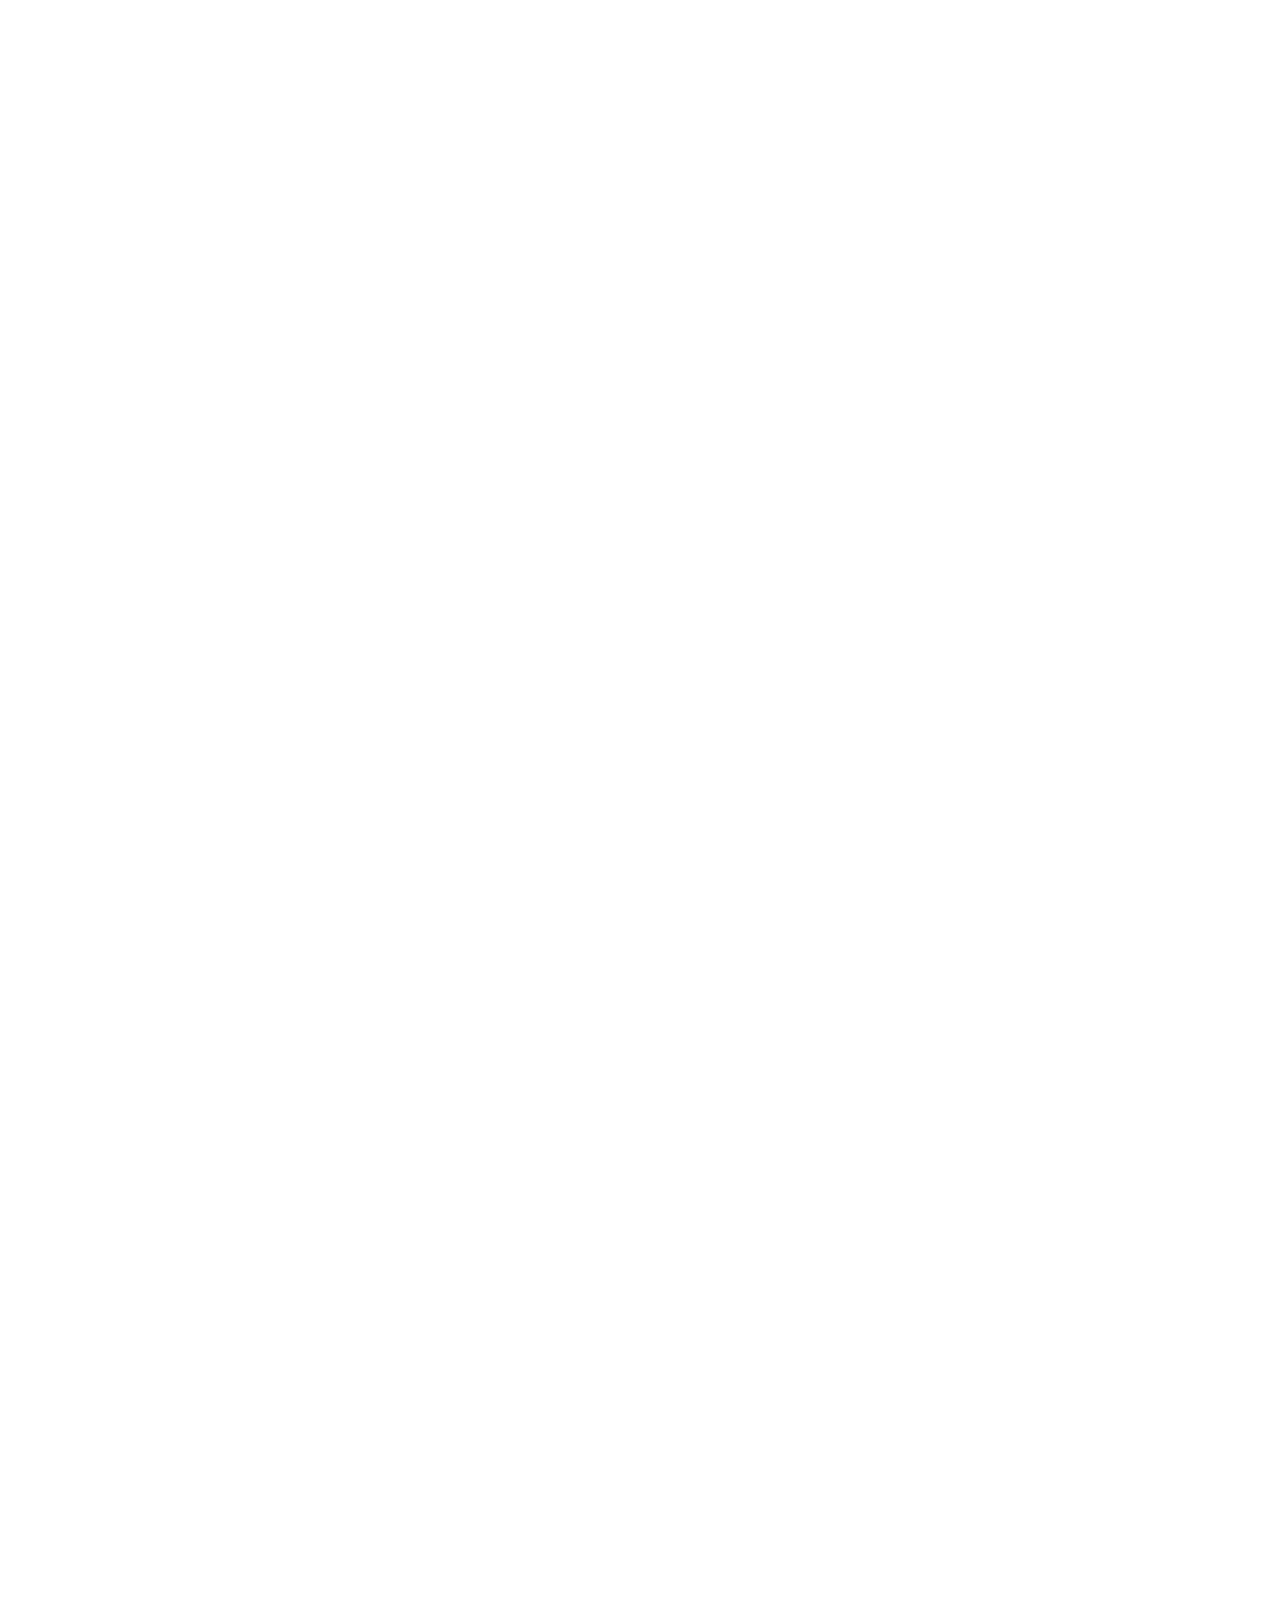
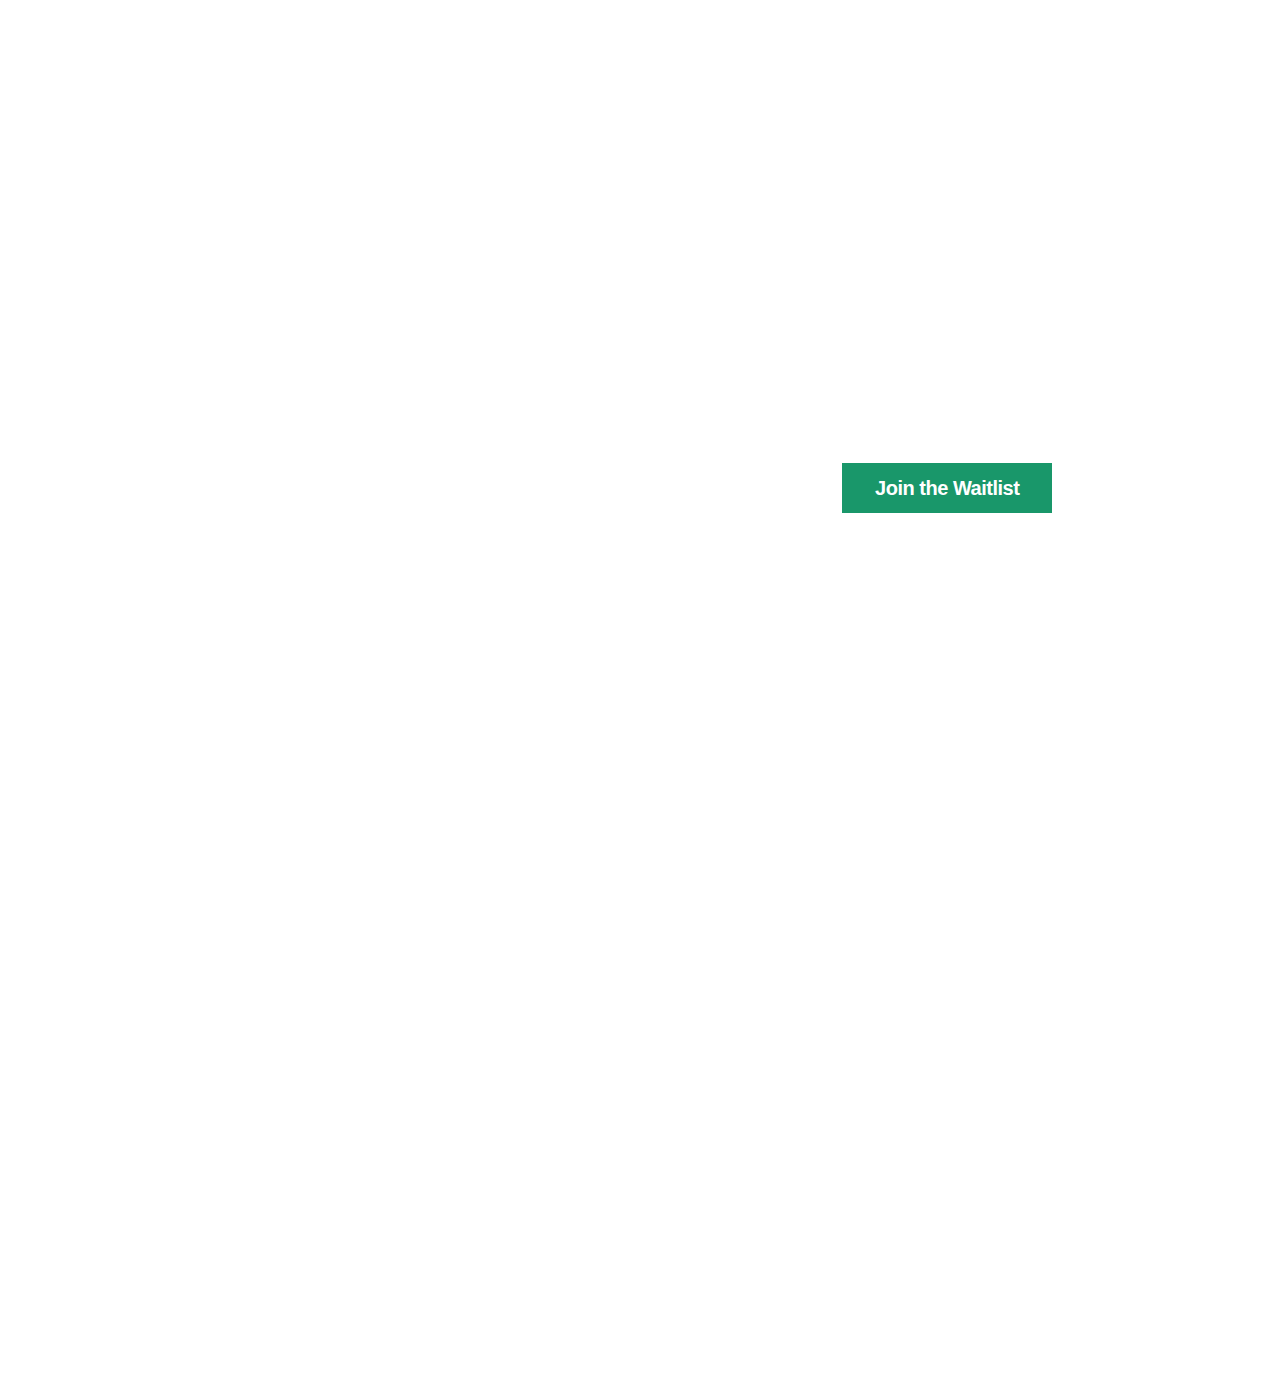
==== commit 90ac2d65: "spacing in footer" ====
--- a/index.html
+++ b/index.html
@@ -98,6 +98,11 @@
 						<a class="fw-bold mx-4 text-dark-1" data-aos="fade-down" data-aos-delay="200" href="about.html">
 							About
 						</a>
+						<button data-tf-popup="WtLbE17e" data-tf-size="70"
+							data-tf-iframe-props="title=SendGood Waitlist" data-tf-medium="snippet"
+							style="all:unset;font-family:Helvetica,Arial,sans-serif;display:inline-block;max-width:100%;white-space:nowrap;overflow:hidden;text-overflow:ellipsis;background-color:#19976A;color:#FFFFFF;font-size:16px;border-radius:0px;padding:0 26px;font-weight:bold;height:40px;cursor:pointer;line-height:40px;text-align:center;margin:0;text-decoration:none;">Join
+							the Waitlist</button>
+						<script src="//embed.typeform.com/next/embed.js"></script>
 					</div>
 				</div>
 			</div>
@@ -119,11 +124,11 @@
 						SendGood's software makes it easy to engage employees with participation tools and sustainable
 						rewards.
 					</p>
-					<button data-tf-popup="WtLbE17e" data-tf-iframe-props="title=SendGood Waitlist"
+					<button data-tf-popup="WtLbE17e" data-tf-size="70" data-tf-iframe-props="title=SendGood Waitlist"
 						data-tf-medium="snippet"
 						style="all:unset;font-family:Helvetica,Arial,sans-serif;display:inline-block;max-width:100%;white-space:nowrap;overflow:hidden;text-overflow:ellipsis;background-color:#19976A;color:#FFFFFF;font-size:20px;border-radius:0px;padding:0 33px;font-weight:bold;height:50px;cursor:pointer;line-height:50px;text-align:center;margin:0;text-decoration:none;">Join
 						the Waitlist</button>
-					<script src="https://embed.typeform.com/next/embed.js"></script>
+					<script src="https//embed.typeform.com/next/embed.js"></script>
 
 				</div>
 			</div>
@@ -442,7 +447,7 @@
 					</h2>
 				</div>
 				<div class="mb-md-15 mb-8 col-xxl-3 col-lg-4 col-md-5">
-					<button data-tf-popup="WtLbE17e" data-tf-iframe-props="title=SendGood Waitlist"
+					<button data-tf-popup="WtLbE17e" data-tf-size="70" data-tf-iframe-props="title=SendGood Waitlist"
 						data-tf-medium="snippet"
 						style="all:unset;font-family:Helvetica,Arial,sans-serif;display:inline-block;max-width:100%;white-space:nowrap;overflow:hidden;text-overflow:ellipsis;background-color:#19976A;color:#FFFFFF;font-size:20px;border-radius:0px;padding:0 33px;font-weight:bold;height:50px;cursor:pointer;line-height:50px;text-align:center;margin:0;text-decoration:none;">Join
 						the Waitlist</button>
@@ -465,6 +470,9 @@
 				</div>
 				<div class="mb-sm-8 mb-md-0 col-lg-2 col-md-3 col-sm-6" data-aos="fade-down" data-aos-delay="50">
 				</div>
+				<div class="mb-sm-8 mb-md-0 col-lg-2 col-md-3 col-sm-6" data-aos="fade-down" data-aos-delay="50">
+				</div>
+
 				<div class="mb-sm-8 mb-md-0 col-lg-2 col-md-3 col-sm-12" data-aos="fade-down" data-aos-delay="50">
 					<h5 class="mb-4">
 						Product
